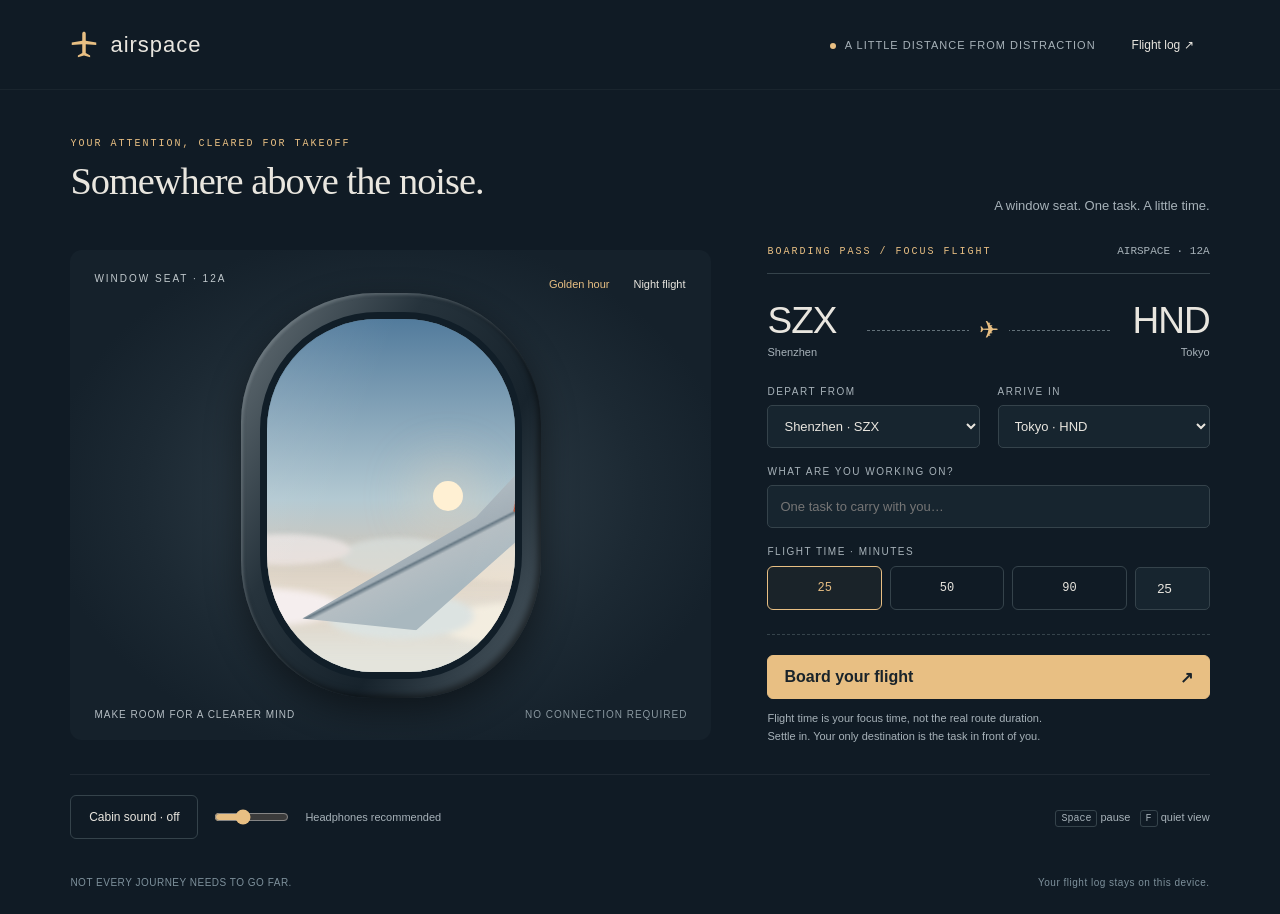
==== index.html @ 77d3cad7 "Build Airspace airplane focus timer Offline single-file focus flights, window views, cabin audio, pa" ====
<!DOCTYPE html>
<html lang="en"><head><meta charset="utf-8"><meta name="viewport" content="width=device-width,initial-scale=1"><meta name="theme-color" content="#101b25"><title>Airspace — a little distance from distraction</title><style>
:root{--ink:#e9e6df;--muted:#a7b2b9;--line:#35434b;--accent:#e8bf83;--ease:220ms cubic-bezier(.2,.8,.2,1)}*{box-sizing:border-box}body{margin:0;background:#101b25;color:var(--ink);font-family:'Avenir Next',Avenir,'Segoe UI',sans-serif;min-height:100vh}button,input,select{font:inherit}button{cursor:pointer}button,a,input,select{transition:background var(--ease),color var(--ease),border-color var(--ease),transform var(--ease)}button:active{transform:scale(.96)}button:focus-visible,a:focus-visible,input:focus-visible,select:focus-visible{outline:2px solid var(--accent);outline-offset:5px}button{color:inherit;background:none;border:1px solid var(--line);border-radius:6px;min-height:44px;padding:10px 16px}button:hover{background:#ffffff0d;border-color:#7d8b92}button:disabled{opacity:.4;cursor:not-allowed}.primary{background:var(--accent);border-color:var(--accent);color:#19232a;font-weight:600}.primary:hover{background:#f2d5ab;border-color:#f2d5ab}.eyebrow{font-family:Menlo,Consolas,monospace;font-size:10px;letter-spacing:2px;text-transform:uppercase;color:var(--muted)}header{height:90px;padding:0 5.5vw;display:flex;align-items:center;justify-content:space-between;border-bottom:1px solid #ffffff0b}.brand{display:flex;align-items:center;gap:12px;font-size:22px;letter-spacing:1px}.brand svg{width:28px;fill:var(--accent)}.header-right{display:flex;align-items:center;gap:20px}.status{font-size:11px;letter-spacing:1px;color:var(--muted)}.status:before{content:'';display:inline-block;width:6px;height:6px;border-radius:50%;background:var(--accent);margin-right:9px}#logButton{border:0;font-size:12px}main{max-width:1440px;margin:auto;padding:48px 5.5vw 24px}.intro{display:flex;align-items:end;justify-content:space-between;margin-bottom:32px}.intro h1{font-family:Georgia,serif;font-size:clamp(30px,3vw,44px);font-weight:400;letter-spacing:-1px;margin:10px 0}.intro p{color:var(--muted);font-size:13px;margin:0}.intro .eyebrow{color:var(--accent)}.layout{display:grid;grid-template-columns:minmax(0,1.45fr) minmax(330px,1fr);gap:56px;align-items:center}.window-scene{position:relative;height:490px;display:flex;justify-content:center;align-items:center;background:radial-gradient(ellipse at 50% 50%,#35444e 0,#1c2933 55%,#15212b 76%);border-radius:12px;overflow:hidden}.window-shell{position:relative;width:300px;height:405px;border-radius:45% 45% 43% 43% / 32% 32% 34% 34%;padding:19px;background:linear-gradient(120deg,#69747a,#26333c 35%,#17232c 65%,#53616a);box-shadow:0 12px 35px #0007,inset 2px 2px 3px #a4b1b755,inset -3px -3px 7px #0008}.window-inner{height:100%;border-radius:45% 45% 43% 43% / 32% 32% 34% 34%;overflow:hidden;position:relative;background:#91b2c5;box-shadow:inset 0 0 15px #000c;border:7px solid #111e28}.sky{position:absolute;inset:0;background:linear-gradient(#527b9c 0%,#b3c9d2 51%,#e1c6ae 78%,#d5d9d4);transition:background 1s}.sun{position:absolute;top:46%;left:67%;width:30px;height:30px;background:#fff0d3;border-radius:50%;box-shadow:0 0 50px 22px #f9d9b84a}.cloud-layer{position:absolute;width:180%;height:40%;left:-40%;bottom:-5%;filter:blur(3px);background:radial-gradient(ellipse at 20% 42%,#f5eeee 0 16%,transparent 17%),radial-gradient(ellipse at 52% 48%,#dce3e1 0 22%,transparent 23%),radial-gradient(ellipse at 86% 54%,#f3eddf 0 21%,transparent 22%),linear-gradient(transparent 30%,#e4e4dc 80%);animation:drift 65s linear infinite alternate}.cloud-layer.far{bottom:12%;opacity:.65;transform:scale(.8);animation-duration:95s}.wing{position:absolute;width:110%;height:140px;bottom:13%;left:10%;transform:rotate(-12deg);clip-path:polygon(0 75%,70% 30%,92% 0,100% 3%,87% 48%,40% 100%);background:linear-gradient(165deg,#c8d2d7,#a2aeb6 49%,#657783 50%,#b5bec3 52%,#a9b8bf 70%);filter:drop-shadow(0 2px 3px #0006)}.wing:after{content:'';position:absolute;top:7px;right:11%;height:40px;width:7px;background:#b55239;transform:rotate(22deg)}.window-shine{position:absolute;inset:0;pointer-events:none;border-radius:inherit;background:linear-gradient(110deg,#ffffff18,transparent 35%,transparent 75%,#ffffff10)}.scene-caption{position:absolute;bottom:20px;left:24px;right:24px;display:flex;justify-content:space-between;font-size:10px;letter-spacing:1px;color:#b3bcc2}.scene-caption span:last-child{color:#89979f}.cabin-label{position:absolute;top:23px;left:24px;color:#c0c8cc;font-size:10px;letter-spacing:2px}.scene-controls{position:absolute;right:16px;top:12px;display:flex;gap:4px}.scene-controls button{border:0;font-size:11px;padding:8px 10px}.scene-controls button[aria-pressed=true]{color:var(--accent)}.night .sky{background:linear-gradient(#111d38,#314b6d 70%,#64768a)}.night .sun{width:22px;height:22px;background:#e5ecdf;top:22%;left:62%;box-shadow:0 0 25px #e5ecdf35}.night .cloud-layer{filter:blur(3px) brightness(.55)}.night .wing{filter:brightness(.65)}@keyframes drift{from{translate:-10% 0}to{translate:12% 0}}body:not(.flying) .cloud-layer{animation-play-state:paused}.ticket{position:relative}.ticket-top{display:flex;justify-content:space-between;align-items:center;border-bottom:1px solid var(--line);padding-bottom:16px}.ticket-top .eyebrow{color:var(--accent)}.seat{font-family:Menlo,monospace;font-size:11px;color:var(--muted)}.route{display:flex;align-items:center;justify-content:space-between;margin:26px 0}.airport{min-width:90px}.airport strong{display:block;font-size:37px;font-weight:500;letter-spacing:-1px}.airport small{font-size:11px;color:var(--muted)}.airport:last-child{text-align:right}.route-art{flex:1;padding:0 14px;position:relative;text-align:center;color:var(--accent)}.route-art:before{content:'';position:absolute;left:10px;right:10px;top:50%;border-top:1px dashed #637179}.route-art span{background:#101b25;position:relative;padding:0 10px;display:inline-block;font-size:24px}.form-grid{display:grid;grid-template-columns:1fr 1fr;gap:18px}label{display:block;font-size:10px;letter-spacing:1.5px;color:var(--muted);text-transform:uppercase;margin-bottom:8px}select,input{width:100%;height:43px;border:1px solid var(--line);border-radius:5px;background:#17252f;color:var(--ink);padding:8px 12px;font-size:13px}select option{background:#17252f}.task-row{margin-top:18px}.duration-row{display:flex;gap:8px;align-items:center;margin:9px 0 0}.duration-row button{flex:1;font-family:Menlo,monospace;font-size:12px;padding:9px 5px}.duration-row button.selected{color:var(--accent);border-color:var(--accent);background:#e8bf830c}.custom{max-width:75px;text-align:center}.boarding-footer{margin-top:24px;border-top:1px dashed var(--line);padding-top:20px}.boarding-footer button{width:100%;display:flex;justify-content:space-between;align-items:center}.boarding-footer p{font-size:11px;color:var(--muted);line-height:1.6;margin-bottom:0}.timer-wrap{padding:16px 0}.phase{display:flex;align-items:center;gap:9px;color:var(--accent);font-size:11px;letter-spacing:2px;text-transform:uppercase}.phase:before{content:'';height:5px;width:5px;border-radius:50%;background:var(--accent)}.timer{font-family:'Avenir Next',sans-serif;font-size:clamp(70px,7.5vw,110px);font-weight:300;letter-spacing:-5px;line-height:1.2;font-variant-numeric:tabular-nums;margin:10px 0}.task-caption{font-size:14px;color:var(--muted);overflow-wrap:anywhere}.progress{height:3px;background:#35434b;margin:26px 0 12px;position:relative}.progress-fill{height:100%;background:var(--accent);width:0;transition:width .7s linear}.progress-plane{position:absolute;top:-12px;left:0;color:var(--accent);font-size:19px;transform:translateX(-50%);transition:left .7s linear}.progress-labels{display:flex;justify-content:space-between;color:var(--muted);font-family:Menlo,monospace;font-size:10px}.flight-actions{display:flex;gap:10px;margin-top:28px}.flight-actions .primary{flex:1}.flight-note{font-size:11px;color:var(--muted);margin-top:14px;line-height:1.7}.below{display:flex;justify-content:space-between;align-items:center;margin-top:29px;border-top:1px solid #ffffff10;padding-top:20px;gap:20px}.sound{display:flex;gap:14px;align-items:center}.sound button{font-size:12px;min-width:128px}.volume{width:75px;height:24px;accent-color:var(--accent);padding:0;border:0;background:none}.sound small{font-size:11px;color:var(--muted)}.hint{font-size:11px;color:var(--muted)}kbd{border:1px solid var(--line);border-radius:3px;padding:2px 5px;font-size:10px}.footer{display:flex;justify-content:space-between;margin-top:38px;color:#7e919c;font-size:10px;letter-spacing:.5px}.hidden{display:none!important}dialog{background:#17252f;color:var(--ink);border:1px solid var(--line);border-radius:10px;padding:28px;width:min(480px,calc(100% - 32px));max-height:80vh}dialog::backdrop{background:#0009}dialog h2{font-family:Georgia,serif;font-weight:400;margin-top:0}dialog p{color:var(--muted);font-size:13px;line-height:1.7}.dialog-head{display:flex;align-items:start;justify-content:space-between;gap:12px}.dialog-head button{padding:0 12px;margin-top:-7px}.log-entry{border-top:1px solid var(--line);padding:15px 0;font-size:13px}.log-entry small{display:block;color:var(--muted);margin-top:7px}.log-summary{color:var(--accent)!important}.toast{position:fixed;bottom:24px;left:50%;transform:translateX(-50%);padding:12px 20px;background:#e8bf83;color:#17252f;font-size:12px;border-radius:5px;z-index:10;width:max-content;max-width:90vw}.immersive header,.immersive .intro,.immersive .below,.immersive .footer{display:none}.immersive main{min-height:100vh;display:flex;align-items:center;justify-content:center}.immersive .layout{width:100%}.immersive #immersiveButton{position:fixed;right:20px;top:20px;z-index:5;background:#101b25}.sr-only{position:absolute;width:1px;height:1px;overflow:hidden;clip:rect(0,0,0,0)}@media(min-width:1500px){main{padding-top:65px}.window-scene{height:550px}.window-shell{width:330px;height:445px}}@media(max-width:900px){.layout{gap:28px;grid-template-columns:1fr 1fr}.window-scene{height:440px}.window-shell{width:255px;height:355px}.scene-caption{font-size:9px}.scene-caption span:last-child{display:none}.intro{align-items:start;gap:20px}.intro p{max-width:210px;line-height:1.7}.form-grid{gap:10px}.airport strong{font-size:32px}}@media(max-width:680px){header{height:70px;padding:0 22px}.brand{font-size:19px}.status{display:none}main{padding:27px 22px}.intro{margin-bottom:24px}.intro h1{font-size:32px}.intro>p{display:none}.layout{grid-template-columns:1fr;gap:28px}.window-scene{height:285px}.window-shell{width:190px;height:255px;padding:12px}.cabin-label{font-size:9px;left:15px}.scene-caption{left:15px;bottom:12px}.scene-controls{right:9px;top:6px;flex-direction:column}.window-inner{border-width:5px}.route{margin:20px 0}.timer{font-size:86px}.below{align-items:start}.sound{flex-wrap:wrap;gap:8px}.sound small{display:none}.hint{font-size:10px;max-width:100px;line-height:1.8}.footer{line-height:1.7;gap:20px;margin-top:25px}.immersive main{padding-top:75px;padding-bottom:25px}.immersive .window-scene{height:240px}.immersive .window-shell{height:220px;width:166px}.immersive .layout{gap:20px}}@media(prefers-reduced-motion:reduce){*,*:before,*:after{animation:none!important;transition:none!important}}
</style></head><body>
<header><div class="brand"><svg viewBox="0 0 32 32" aria-hidden="true"><path d="M30 13 18 11V3c0-3-4-3-4 0v8L2 13v3l12-1v10l-5 3v2l7-2 7 2v-2l-5-3V15l12 1z"/></svg>airspace</div><div class="header-right"><span class="status" id="headerStatus">A LITTLE DISTANCE FROM DISTRACTION</span><button id="logButton">Flight log ↗</button></div></header>
<main><section class="intro"><div><div class="eyebrow">Your attention, cleared for takeoff</div><h1 id="headline">Somewhere above the noise.</h1></div><p>A window seat. One task. A little time.</p></section><div class="layout"><section class="window-scene" id="scene" aria-label="Illustrated airplane window with clouds and an aircraft wing"><span class="cabin-label">WINDOW SEAT · 12A</span><div class="scene-controls"><button id="dayButton" aria-pressed="true">Golden hour</button><button id="nightButton" aria-pressed="false">Night flight</button></div><div class="window-shell"><div class="window-inner"><div class="sky"></div><div class="sun"></div><div class="cloud-layer far"></div><div class="cloud-layer"></div><div class="wing"></div><div class="window-shine"></div></div></div><div class="scene-caption"><span id="sceneCaption">MAKE ROOM FOR A CLEARER MIND</span><span>NO CONNECTION REQUIRED</span></div></section>
<section class="ticket" aria-label="Focus flight controls"><div class="ticket-top"><span class="eyebrow" id="ticketLabel">Boarding pass / focus flight</span><span class="seat">AIRSPACE · 12A</span></div><div class="route"><div class="airport"><strong id="originCode">SZX</strong><small id="originName">Shenzhen</small></div><div class="route-art"><span aria-hidden="true">✈</span></div><div class="airport"><strong id="destinationCode">HND</strong><small id="destinationName">Tokyo</small></div></div>
<form id="boarding"><div class="form-grid"><div><label for="origin">Depart from</label><select id="origin"></select></div><div><label for="destination">Arrive in</label><select id="destination"></select></div></div><div class="task-row"><label for="task">What are you working on?</label><input id="task" maxlength="100" placeholder="One task to carry with you…" autocomplete="off"></div><div class="task-row"><label for="minutes">Flight time · minutes</label><div class="duration-row"><button type="button" class="selected" data-minutes="25">25</button><button type="button" data-minutes="50">50</button><button type="button" data-minutes="90">90</button><input class="custom" id="minutes" type="number" min="1" max="240" value="25" required aria-label="Custom focus duration in minutes"></div></div><div class="boarding-footer"><button type="submit" class="primary"><span>Board your flight</span><span aria-hidden="true">↗</span></button><p>Flight time is your focus time, not the real route duration.<br>Settle in. Your only destination is the task in front of you.</p></div></form>
<div id="flight" class="hidden"><div class="timer-wrap"><div class="phase" id="phase">Taking off</div><div class="timer" id="timer" role="timer" aria-label="Time remaining">25:00</div><div class="task-caption" id="taskCaption">Uninterrupted focus</div><div class="progress"><div class="progress-fill" id="progressFill"></div><span class="progress-plane" id="progressPlane" aria-hidden="true">✈</span></div><div class="progress-labels"><span id="departLabel">SZX · DEPARTURE</span><span id="percent">0%</span><span id="arriveLabel">HND · ARRIVAL</span></div><div class="flight-actions"><button class="primary" id="pauseButton">Pause flight</button><button id="endButton">End flight</button><button id="immersiveButton" title="Hide interface (F)" aria-label="Toggle immersive view">⛶</button></div><p class="flight-note" id="flightNote">You’re offline by choice. Stay with one thing.</p></div></div>
</section></div><div class="below"><div class="sound"><button id="soundButton" aria-pressed="false">Cabin sound · off</button><label for="volume" class="sr-only">Cabin volume</label><input class="volume" id="volume" type="range" min="0" max="100" value="35"><small>Headphones recommended</small></div><span class="hint"><kbd>Space</kbd> pause &nbsp; <kbd>F</kbd> quiet view</span></div><footer class="footer"><span>NOT EVERY JOURNEY NEEDS TO GO FAR.</span><span>Your flight log stays on this device.</span></footer></main>
<dialog id="logDialog"><div class="dialog-head"><h2>Your flight log</h2><button id="closeLog" aria-label="Close flight log">×</button></div><p id="logSummary" class="log-summary"></p><div id="logEntries"></div></dialog><dialog id="endDialog"><h2>Return to the gate?</h2><p>Your flight will end early. Only completed flights are added to your log.</p><div class="flight-actions"><button id="keepFlying" class="primary">Keep flying</button><button id="confirmEnd">End flight</button></div></dialog><div class="sr-only" id="announcement" aria-live="polite"></div><div id="toast" class="toast hidden" role="status"></div>
<script>
(()=>{'use strict';
const $=id=>document.getElementById(id), airports=[{code:'SZX',name:'Shenzhen'},{code:'HND',name:'Tokyo'},{code:'SIN',name:'Singapore'},{code:'LHR',name:'London'},{code:'JFK',name:'New York'},{code:'CDG',name:'Paris'},{code:'SYD',name:'Sydney'},{code:'KEF',name:'Reykjavík'}];
const STORE='airspace-v1';let state={status:'idle',duration:1500000,remaining:1500000,deadline:null,origin:'SZX',destination:'HND',task:'',theme:'day',volume:35},log=[],audio=null,soundOn=false,saveError=false,wakeLock=null;
function load(){try{const data=JSON.parse(localStorage.getItem(STORE)||'null');if(data){log=Array.isArray(data.log)?data.log.filter(x=>x&&typeof x.minutes==='number'&&x.finished).slice(0,100):[];const s=data.state;if(s&&['idle','running','paused','done','ended'].includes(s.status)&&Number.isFinite(s.duration)&&s.duration>=60000&&s.duration<=14400000&&airports.some(a=>a.code===s.origin)&&airports.some(a=>a.code===s.destination)){state={...state,...s};state.remaining=Math.max(0,Math.min(state.duration,Number(state.remaining)||0));if(state.status==='running'&&!Number.isFinite(state.deadline)){state.status='paused';state.deadline=null}}}}catch(e){saveError=true}}
function save(){try{localStorage.setItem(STORE,JSON.stringify({state,log}))}catch(e){if(!saveError){saveError=true;toast('Storage unavailable. This session will not survive a refresh.')}}}
function toast(text){$('toast').textContent=text;$('toast').classList.remove('hidden');clearTimeout(toast.timeout);toast.timeout=setTimeout(()=>$('toast').classList.add('hidden'),4500)}
function airport(code){return airports.find(a=>a.code===code)}
function route(){const a=airport(state.origin),b=airport(state.destination);$('originCode').textContent=a.code;$('originName').textContent=a.name;$('destinationCode').textContent=b.code;$('destinationName').textContent=b.name;$('departLabel').textContent=a.code+' · DEPARTURE';$('arriveLabel').textContent=b.code+' · ARRIVAL'}
function format(ms){const secs=Math.ceil(ms/1000);return String(Math.floor(secs/60)).padStart(2,'0')+':'+String(secs%60).padStart(2,'0')}
function phase(p){return p<.08?'Taking off':p<.87?'At cruising altitude':'Preparing to land'}
function render(){const active=state.status!=='idle',running=state.status==='running',terminal=['done','ended'].includes(state.status),p=Math.max(0,Math.min(1,1-state.remaining/state.duration));$('boarding').classList.toggle('hidden',active);$('flight').classList.toggle('hidden',!active);document.body.classList.toggle('flying',running);$('scene').classList.toggle('night',state.theme==='night');$('dayButton').setAttribute('aria-pressed',String(state.theme==='day'));$('nightButton').setAttribute('aria-pressed',String(state.theme==='night'));route();$('timer').textContent=state.status==='ended'?'—:—':format(state.remaining);$('phase').textContent=state.status==='paused'?'Flight paused':state.status==='done'?'Welcome to your destination':state.status==='ended'?'Returned to the gate':phase(p);$('taskCaption').textContent=state.task||'Uninterrupted focus';$('progressFill').style.width=p*100+'%';$('progressPlane').style.left=p*100+'%';$('percent').textContent=Math.floor(p*100)+'%';$('pauseButton').textContent=terminal?'Book another flight':state.status==='paused'?'Resume flight':'Pause flight';$('endButton').classList.toggle('hidden',terminal);$('ticketLabel').textContent=active?'Focus flight / '+state.status:'Boarding pass / focus flight';$('headline').textContent=state.status==='done'?'A little further than before.':state.status==='ended'?'Another departure awaits.':'Somewhere above the noise.';$('headerStatus').textContent=running?'FOCUS FLIGHT IN PROGRESS':state.status==='paused'?'YOUR WINDOW SEAT IS WAITING':'A LITTLE DISTANCE FROM DISTRACTION';$('sceneCaption').textContent=running?'NOTHING TO DO BUT THE THING YOU CAME FOR':'MAKE ROOM FOR A CLEARER MIND';$('flightNote').textContent=state.status==='done'?'Flight complete. Stretch, drink some water, enjoy the view.':state.status==='ended'?'No pressure. Return when you’re ready for another journey.':state.status==='paused'?'Take a breath. Your remaining focus time is saved.':'You’re offline by choice. Stay with one thing.';document.title=active&&!terminal?format(state.remaining)+' · Airspace':'Airspace — a little distance from distraction'}
async function wake(){try{if('wakeLock' in navigator&&state.status==='running'){wakeLock=await navigator.wakeLock.request('screen')}}catch(e){}}
function release(){if(wakeLock){wakeLock.release().catch(()=>{});wakeLock=null}}
function finish(){if(state.status!=='running')return;state.remaining=0;state.status='done';state.deadline=null;log.unshift({id:Date.now(),origin:state.origin,destination:state.destination,task:state.task,minutes:state.duration/60000,finished:new Date().toISOString()});log=log.slice(0,100);save();release();chime();$('announcement').textContent='Flight complete. You have arrived in '+airport(state.destination).name+'.';render()}
function tick(){if(state.status==='running'){state.remaining=Math.max(0,state.deadline-Date.now());if(state.remaining===0){finish();return}}render()}
function start(){const mins=Number($('minutes').value);if(!Number.isInteger(mins)||mins<1||mins>240){$('minutes').reportValidity();return}if($('origin').value===$('destination').value){toast('Choose a different city for your destination.');$('destination').focus();return}state={...state,status:'running',origin:$('origin').value,destination:$('destination').value,task:$('task').value.trim(),duration:mins*60000,remaining:mins*60000,deadline:Date.now()+mins*60000};save();wake();render();$('pauseButton').focus();$('announcement').textContent='Your '+mins+' minute focus flight has departed.'}
function pause(){if(state.status==='running'){tick();if(state.status!=='running')return;state.status='paused';state.deadline=null;release()}else if(state.status==='paused'){state.status='running';state.deadline=Date.now()+state.remaining;wake()}else if(['done','ended'].includes(state.status)){state.status='idle';state.remaining=state.duration;document.body.classList.remove('immersive')}save();render()}
function end(){state.status='ended';state.deadline=null;save();release();$('endDialog').close();document.body.classList.remove('immersive');render()}
function initAudio(){if(audio)return audio;const context=new(window.AudioContext||window.webkitAudioContext)(),buffer=context.createBuffer(1,context.sampleRate*4,context.sampleRate),data=buffer.getChannelData(0);let last=0;for(let i=0;i<data.length;i++){const white=Math.random()*2-1;last=(last+.02*white)/1.02;data[i]=last*3.5}const source=context.createBufferSource();source.buffer=buffer;source.loop=true;const filter=context.createBiquadFilter();filter.type='lowpass';filter.frequency.value=650;const gain=context.createGain();gain.gain.value=0;source.connect(filter);filter.connect(gain);gain.connect(context.destination);source.start();audio={context,gain};return audio}
async function toggleSound(){try{const a=initAudio();await a.context.resume();soundOn=!soundOn;a.gain.gain.setTargetAtTime(soundOn?state.volume/100*.6:0,a.context.currentTime,.3);$('soundButton').textContent='Cabin sound · '+(soundOn?'on':'off');$('soundButton').setAttribute('aria-pressed',String(soundOn))}catch(e){toast('Cabin audio is unavailable in this browser.')}}
function chime(){if(!audio||audio.context.state!=='running')return;const c=audio.context;[660,880].forEach((frequency,i)=>{const o=c.createOscillator(),g=c.createGain(),t=c.currentTime+i*.35;o.frequency.value=frequency;o.connect(g);g.connect(c.destination);g.gain.setValueAtTime(0,t);g.gain.linearRampToValueAtTime(.09,t+.03);g.gain.exponentialRampToValueAtTime(.001,t+.8);o.start(t);o.stop(t+.9)})}
function showLog(){const total=log.reduce((sum,f)=>sum+f.minutes,0);$('logSummary').textContent=log.length+' completed flights · '+total+' focus minutes';$('logEntries').replaceChildren();if(!log.length){const p=document.createElement('p');p.textContent='Your first journey starts with one focused session. Completed flights will appear here.';$('logEntries').append(p)}log.forEach(f=>{const entry=document.createElement('div');entry.className='log-entry';const title=document.createElement('div');title.textContent=f.origin+' → '+f.destination+' · '+f.minutes+' min';const task=document.createElement('small');task.textContent=f.task||'Uninterrupted focus';const date=document.createElement('small');date.textContent=new Date(f.finished).toLocaleString();entry.append(title,task,date);$('logEntries').append(entry)});$('logDialog').showModal()}
function immersive(){if(state.status==='idle')return;document.body.classList.toggle('immersive');$('immersiveButton').title=document.body.classList.contains('immersive')?'Exit quiet view (F)':'Hide interface (F)'}
load();airports.forEach(a=>{for(const id of ['origin','destination']){const option=document.createElement('option');option.value=a.code;option.textContent=a.name+' · '+a.code;$(id).append(option)}});$('origin').value=state.origin;$('destination').value=state.destination;$('task').value=state.task;$('minutes').value=state.duration/60000;$('volume').value=state.volume;
function durations(){document.querySelectorAll('[data-minutes]').forEach(b=>b.classList.toggle('selected',Number(b.dataset.minutes)===Number($('minutes').value)))}durations();document.querySelectorAll('[data-minutes]').forEach(b=>b.addEventListener('click',()=>{$('minutes').value=b.dataset.minutes;durations()}));$('minutes').addEventListener('input',durations);for(const id of ['origin','destination'])$(id).addEventListener('change',()=>{state[id]=$(id).value;route();save()});$('boarding').addEventListener('submit',e=>{e.preventDefault();start()});$('pauseButton').addEventListener('click',pause);$('endButton').addEventListener('click',()=>$('endDialog').showModal());$('confirmEnd').addEventListener('click',end);$('keepFlying').addEventListener('click',()=>$('endDialog').close());$('immersiveButton').addEventListener('click',immersive);$('logButton').addEventListener('click',showLog);$('closeLog').addEventListener('click',()=>$('logDialog').close());$('soundButton').addEventListener('click',toggleSound);$('volume').addEventListener('input',()=>{state.volume=Number($('volume').value);if(audio&&soundOn)audio.gain.gain.setTargetAtTime(state.volume/100*.6,audio.context.currentTime,.1);save()});['day','night'].forEach(theme=>$(theme+'Button').addEventListener('click',()=>{state.theme=theme;save();render()}));window.addEventListener('keydown',e=>{if(/INPUT|TEXTAREA|SELECT/.test(e.target.tagName)||e.target.isContentEditable||document.querySelector('dialog[open]')||e.ctrlKey||e.metaKey||e.altKey)return;if(e.code==='Space'&&state.status!=='idle'&&e.target.tagName!=='BUTTON'){e.preventDefault();pause()}if(e.key.toLowerCase()==='f'){e.preventDefault();immersive()}if(e.key==='Escape')document.body.classList.remove('immersive')});document.addEventListener('visibilitychange',()=>{tick();if(!document.hidden)wake()});window.addEventListener('pagehide',()=>{tick();save()});window.TOOL={get state(){return {...state}},get log(){return [...log]},get soundOn(){return soundOn},render,tick,format,phase};tick();setInterval(tick,250);if(state.status==='running')wake();if(saveError)toast('Storage unavailable. Your flight log may not be saved.');
})();
</script></body></html>
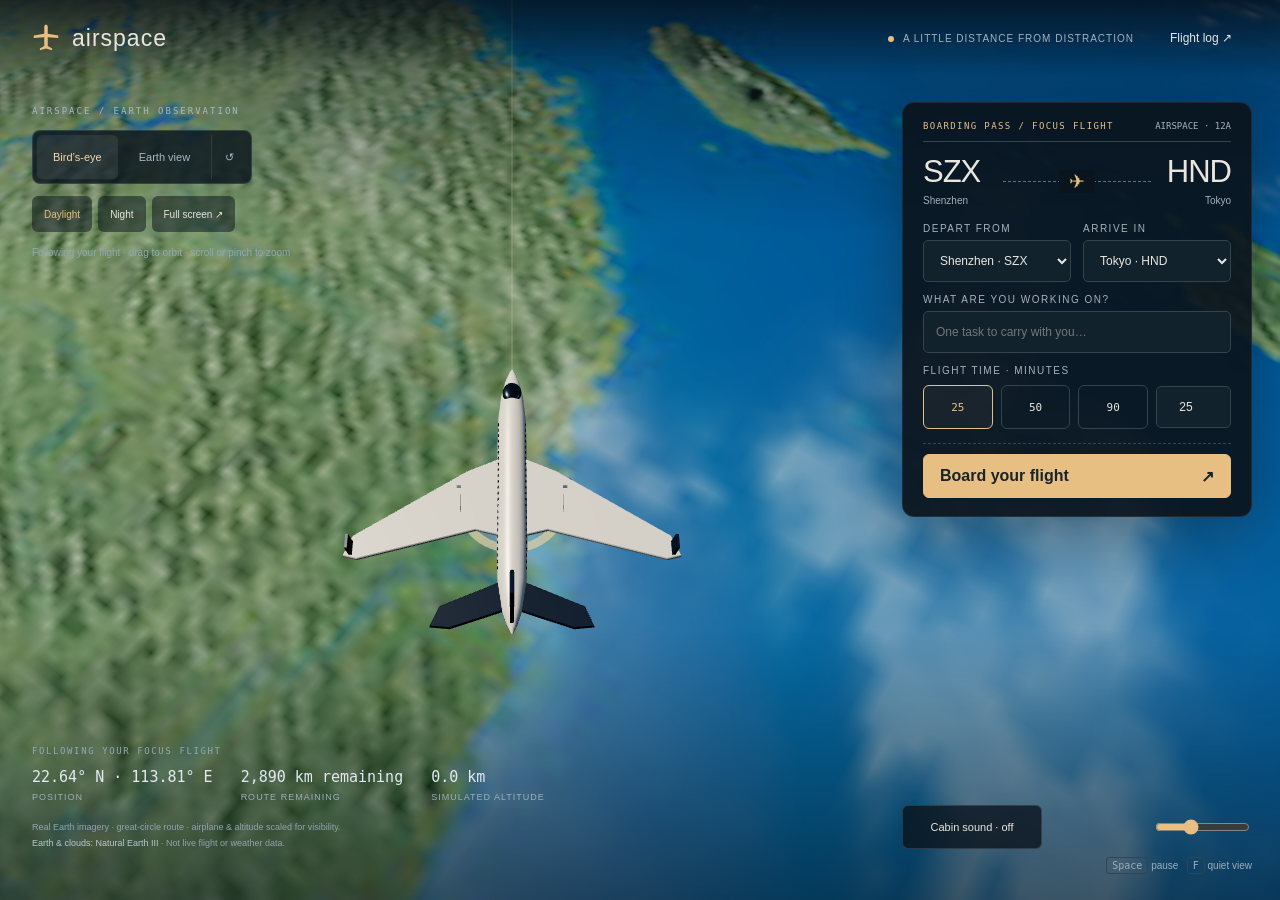
==== commit ff9395ad: "Add immersive 3D Earth and bird-eye airplane focus flights Bundle Three.js, a 4K Natural Earth textu" ====
--- a/index.html
+++ b/index.html
@@ -1,7 +1,21 @@
 <!DOCTYPE html>
 <html lang="en"><head><meta charset="utf-8"><meta name="viewport" content="width=device-width,initial-scale=1"><meta name="theme-color" content="#101b25"><title>Airspace — a little distance from distraction</title><style>
 :root{--ink:#e9e6df;--muted:#a7b2b9;--line:#35434b;--accent:#e8bf83;--ease:220ms cubic-bezier(.2,.8,.2,1)}*{box-sizing:border-box}body{margin:0;background:#101b25;color:var(--ink);font-family:'Avenir Next',Avenir,'Segoe UI',sans-serif;min-height:100vh}button,input,select{font:inherit}button{cursor:pointer}button,a,input,select{transition:background var(--ease),color var(--ease),border-color var(--ease),transform var(--ease)}button:active{transform:scale(.96)}button:focus-visible,a:focus-visible,input:focus-visible,select:focus-visible{outline:2px solid var(--accent);outline-offset:5px}button{color:inherit;background:none;border:1px solid var(--line);border-radius:6px;min-height:44px;padding:10px 16px}button:hover{background:#ffffff0d;border-color:#7d8b92}button:disabled{opacity:.4;cursor:not-allowed}.primary{background:var(--accent);border-color:var(--accent);color:#19232a;font-weight:600}.primary:hover{background:#f2d5ab;border-color:#f2d5ab}.eyebrow{font-family:Menlo,Consolas,monospace;font-size:10px;letter-spacing:2px;text-transform:uppercase;color:var(--muted)}header{height:90px;padding:0 5.5vw;display:flex;align-items:center;justify-content:space-between;border-bottom:1px solid #ffffff0b}.brand{display:flex;align-items:center;gap:12px;font-size:22px;letter-spacing:1px}.brand svg{width:28px;fill:var(--accent)}.header-right{display:flex;align-items:center;gap:20px}.status{font-size:11px;letter-spacing:1px;color:var(--muted)}.status:before{content:'';display:inline-block;width:6px;height:6px;border-radius:50%;background:var(--accent);margin-right:9px}#logButton{border:0;font-size:12px}main{max-width:1440px;margin:auto;padding:48px 5.5vw 24px}.intro{display:flex;align-items:end;justify-content:space-between;margin-bottom:32px}.intro h1{font-family:Georgia,serif;font-size:clamp(30px,3vw,44px);font-weight:400;letter-spacing:-1px;margin:10px 0}.intro p{color:var(--muted);font-size:13px;margin:0}.intro .eyebrow{color:var(--accent)}.layout{display:grid;grid-template-columns:minmax(0,1.45fr) minmax(330px,1fr);gap:56px;align-items:center}.window-scene{position:relative;height:490px;display:flex;justify-content:center;align-items:center;background:radial-gradient(ellipse at 50% 50%,#35444e 0,#1c2933 55%,#15212b 76%);border-radius:12px;overflow:hidden}.window-shell{position:relative;width:300px;height:405px;border-radius:45% 45% 43% 43% / 32% 32% 34% 34%;padding:19px;background:linear-gradient(120deg,#69747a,#26333c 35%,#17232c 65%,#53616a);box-shadow:0 12px 35px #0007,inset 2px 2px 3px #a4b1b755,inset -3px -3px 7px #0008}.window-inner{height:100%;border-radius:45% 45% 43% 43% / 32% 32% 34% 34%;overflow:hidden;position:relative;background:#91b2c5;box-shadow:inset 0 0 15px #000c;border:7px solid #111e28}.sky{position:absolute;inset:0;background:linear-gradient(#527b9c 0%,#b3c9d2 51%,#e1c6ae 78%,#d5d9d4);transition:background 1s}.sun{position:absolute;top:46%;left:67%;width:30px;height:30px;background:#fff0d3;border-radius:50%;box-shadow:0 0 50px 22px #f9d9b84a}.cloud-layer{position:absolute;width:180%;height:40%;left:-40%;bottom:-5%;filter:blur(3px);background:radial-gradient(ellipse at 20% 42%,#f5eeee 0 16%,transparent 17%),radial-gradient(ellipse at 52% 48%,#dce3e1 0 22%,transparent 23%),radial-gradient(ellipse at 86% 54%,#f3eddf 0 21%,transparent 22%),linear-gradient(transparent 30%,#e4e4dc 80%);animation:drift 65s linear infinite alternate}.cloud-layer.far{bottom:12%;opacity:.65;transform:scale(.8);animation-duration:95s}.wing{position:absolute;width:110%;height:140px;bottom:13%;left:10%;transform:rotate(-12deg);clip-path:polygon(0 75%,70% 30%,92% 0,100% 3%,87% 48%,40% 100%);background:linear-gradient(165deg,#c8d2d7,#a2aeb6 49%,#657783 50%,#b5bec3 52%,#a9b8bf 70%);filter:drop-shadow(0 2px 3px #0006)}.wing:after{content:'';position:absolute;top:7px;right:11%;height:40px;width:7px;background:#b55239;transform:rotate(22deg)}.window-shine{position:absolute;inset:0;pointer-events:none;border-radius:inherit;background:linear-gradient(110deg,#ffffff18,transparent 35%,transparent 75%,#ffffff10)}.scene-caption{position:absolute;bottom:20px;left:24px;right:24px;display:flex;justify-content:space-between;font-size:10px;letter-spacing:1px;color:#b3bcc2}.scene-caption span:last-child{color:#89979f}.cabin-label{position:absolute;top:23px;left:24px;color:#c0c8cc;font-size:10px;letter-spacing:2px}.scene-controls{position:absolute;right:16px;top:12px;display:flex;gap:4px}.scene-controls button{border:0;font-size:11px;padding:8px 10px}.scene-controls button[aria-pressed=true]{color:var(--accent)}.night .sky{background:linear-gradient(#111d38,#314b6d 70%,#64768a)}.night .sun{width:22px;height:22px;background:#e5ecdf;top:22%;left:62%;box-shadow:0 0 25px #e5ecdf35}.night .cloud-layer{filter:blur(3px) brightness(.55)}.night .wing{filter:brightness(.65)}@keyframes drift{from{translate:-10% 0}to{translate:12% 0}}body:not(.flying) .cloud-layer{animation-play-state:paused}.ticket{position:relative}.ticket-top{display:flex;justify-content:space-between;align-items:center;border-bottom:1px solid var(--line);padding-bottom:16px}.ticket-top .eyebrow{color:var(--accent)}.seat{font-family:Menlo,monospace;font-size:11px;color:var(--muted)}.route{display:flex;align-items:center;justify-content:space-between;margin:26px 0}.airport{min-width:90px}.airport strong{display:block;font-size:37px;font-weight:500;letter-spacing:-1px}.airport small{font-size:11px;color:var(--muted)}.airport:last-child{text-align:right}.route-art{flex:1;padding:0 14px;position:relative;text-align:center;color:var(--accent)}.route-art:before{content:'';position:absolute;left:10px;right:10px;top:50%;border-top:1px dashed #637179}.route-art span{background:#101b25;position:relative;padding:0 10px;display:inline-block;font-size:24px}.form-grid{display:grid;grid-template-columns:1fr 1fr;gap:18px}label{display:block;font-size:10px;letter-spacing:1.5px;color:var(--muted);text-transform:uppercase;margin-bottom:8px}select,input{width:100%;height:43px;border:1px solid var(--line);border-radius:5px;background:#17252f;color:var(--ink);padding:8px 12px;font-size:13px}select option{background:#17252f}.task-row{margin-top:18px}.duration-row{display:flex;gap:8px;align-items:center;margin:9px 0 0}.duration-row button{flex:1;font-family:Menlo,monospace;font-size:12px;padding:9px 5px}.duration-row button.selected{color:var(--accent);border-color:var(--accent);background:#e8bf830c}.custom{max-width:75px;text-align:center}.boarding-footer{margin-top:24px;border-top:1px dashed var(--line);padding-top:20px}.boarding-footer button{width:100%;display:flex;justify-content:space-between;align-items:center}.boarding-footer p{font-size:11px;color:var(--muted);line-height:1.6;margin-bottom:0}.timer-wrap{padding:16px 0}.phase{display:flex;align-items:center;gap:9px;color:var(--accent);font-size:11px;letter-spacing:2px;text-transform:uppercase}.phase:before{content:'';height:5px;width:5px;border-radius:50%;background:var(--accent)}.timer{font-family:'Avenir Next',sans-serif;font-size:clamp(70px,7.5vw,110px);font-weight:300;letter-spacing:-5px;line-height:1.2;font-variant-numeric:tabular-nums;margin:10px 0}.task-caption{font-size:14px;color:var(--muted);overflow-wrap:anywhere}.progress{height:3px;background:#35434b;margin:26px 0 12px;position:relative}.progress-fill{height:100%;background:var(--accent);width:0;transition:width .7s linear}.progress-plane{position:absolute;top:-12px;left:0;color:var(--accent);font-size:19px;transform:translateX(-50%);transition:left .7s linear}.progress-labels{display:flex;justify-content:space-between;color:var(--muted);font-family:Menlo,monospace;font-size:10px}.flight-actions{display:flex;gap:10px;margin-top:28px}.flight-actions .primary{flex:1}.flight-note{font-size:11px;color:var(--muted);margin-top:14px;line-height:1.7}.below{display:flex;justify-content:space-between;align-items:center;margin-top:29px;border-top:1px solid #ffffff10;padding-top:20px;gap:20px}.sound{display:flex;gap:14px;align-items:center}.sound button{font-size:12px;min-width:128px}.volume{width:75px;height:24px;accent-color:var(--accent);padding:0;border:0;background:none}.sound small{font-size:11px;color:var(--muted)}.hint{font-size:11px;color:var(--muted)}kbd{border:1px solid var(--line);border-radius:3px;padding:2px 5px;font-size:10px}.footer{display:flex;justify-content:space-between;margin-top:38px;color:#7e919c;font-size:10px;letter-spacing:.5px}.hidden{display:none!important}dialog{background:#17252f;color:var(--ink);border:1px solid var(--line);border-radius:10px;padding:28px;width:min(480px,calc(100% - 32px));max-height:80vh}dialog::backdrop{background:#0009}dialog h2{font-family:Georgia,serif;font-weight:400;margin-top:0}dialog p{color:var(--muted);font-size:13px;line-height:1.7}.dialog-head{display:flex;align-items:start;justify-content:space-between;gap:12px}.dialog-head button{padding:0 12px;margin-top:-7px}.log-entry{border-top:1px solid var(--line);padding:15px 0;font-size:13px}.log-entry small{display:block;color:var(--muted);margin-top:7px}.log-summary{color:var(--accent)!important}.toast{position:fixed;bottom:24px;left:50%;transform:translateX(-50%);padding:12px 20px;background:#e8bf83;color:#17252f;font-size:12px;border-radius:5px;z-index:10;width:max-content;max-width:90vw}.immersive header,.immersive .intro,.immersive .below,.immersive .footer{display:none}.immersive main{min-height:100vh;display:flex;align-items:center;justify-content:center}.immersive .layout{width:100%}.immersive #immersiveButton{position:fixed;right:20px;top:20px;z-index:5;background:#101b25}.sr-only{position:absolute;width:1px;height:1px;overflow:hidden;clip:rect(0,0,0,0)}@media(min-width:1500px){main{padding-top:65px}.window-scene{height:550px}.window-shell{width:330px;height:445px}}@media(max-width:900px){.layout{gap:28px;grid-template-columns:1fr 1fr}.window-scene{height:440px}.window-shell{width:255px;height:355px}.scene-caption{font-size:9px}.scene-caption span:last-child{display:none}.intro{align-items:start;gap:20px}.intro p{max-width:210px;line-height:1.7}.form-grid{gap:10px}.airport strong{font-size:32px}}@media(max-width:680px){header{height:70px;padding:0 22px}.brand{font-size:19px}.status{display:none}main{padding:27px 22px}.intro{margin-bottom:24px}.intro h1{font-size:32px}.intro>p{display:none}.layout{grid-template-columns:1fr;gap:28px}.window-scene{height:285px}.window-shell{width:190px;height:255px;padding:12px}.cabin-label{font-size:9px;left:15px}.scene-caption{left:15px;bottom:12px}.scene-controls{right:9px;top:6px;flex-direction:column}.window-inner{border-width:5px}.route{margin:20px 0}.timer{font-size:86px}.below{align-items:start}.sound{flex-wrap:wrap;gap:8px}.sound small{display:none}.hint{font-size:10px;max-width:100px;line-height:1.8}.footer{line-height:1.7;gap:20px;margin-top:25px}.immersive main{padding-top:75px;padding-bottom:25px}.immersive .window-scene{height:240px}.immersive .window-shell{height:220px;width:166px}.immersive .layout{gap:20px}}@media(prefers-reduced-motion:reduce){*,*:before,*:after{animation:none!important;transition:none!important}}
+
+/* Immersive Earth flight deck. The world, not the dashboard, owns the screen. */
+body{background:#050b13;min-height:100svh;overflow:hidden}#worldStage{position:fixed;inset:0;z-index:0;background:#050b13}#worldCanvas{display:block;width:100%;height:100%;touch-action:none;outline:none}#worldStage:after{content:'';position:absolute;inset:0;pointer-events:none;background:linear-gradient(180deg,#050b1366,transparent 26%,transparent 70%,#050b1380)}header{position:fixed;left:0;right:0;top:0;height:76px;z-index:4;background:linear-gradient(#050b13b0,transparent);border:0;padding:0 32px;pointer-events:none}header .header-right,header .brand{pointer-events:auto}header .brand{font-size:23px}.status{font-size:10px}.intro,.footer{display:none}main{position:relative;z-index:2;padding:0;max-width:none;pointer-events:none;margin:0}.layout{display:contents}.window-scene{display:none}.ticket{position:fixed;right:28px;top:102px;width:350px;padding:22px 24px;border:1px solid #ffffff16;border-radius:12px;background:#0a141dec;box-shadow:0 16px 65px #0005;max-height:calc(100svh - 204px);overflow:auto;scrollbar-width:thin;pointer-events:auto}.ticket-top{padding-bottom:13px}.ticket-top .eyebrow{font-size:9px;letter-spacing:1.4px}.seat{font-size:9px}.route{margin:18px 0 22px}.airport strong{font-size:31px}.airport small{font-size:10px}.airport{min-width:70px}.route-art{padding:0 6px}.route-art span{background:#0a141d;font-size:19px}.form-grid{gap:12px}.task-row{margin-top:16px}input,select{background:#12222d;height:42px;font-size:12px}.boarding-footer{margin-top:21px;padding-top:17px}.boarding-footer p{font-size:10px}.duration-row button{font-size:11px}.timer-wrap{padding:0}.timer{font-size:74px;letter-spacing:-3px;margin:12px 0}.phase{font-size:9px;letter-spacing:1.4px}.task-caption{font-size:12px}.flight-note{font-size:10px}.progress{margin-top:24px}.flight-actions{gap:8px;margin-top:22px}.flight-actions button{font-size:11px;padding:10px 12px}.progress-labels{font-size:9px}.below{position:fixed;bottom:29px;right:28px;width:350px;display:block;padding:0;border:0;pointer-events:auto}.sound{gap:12px;justify-content:space-between}.sound small{display:none}.sound button{font-size:11px;background:#0a141dcc;border-color:#ffffff22;min-width:140px}.sound .volume{width:95px}.hint{display:block;margin-top:11px;font-size:10px;color:#9aaebc;text-align:right}#worldHud{position:fixed;z-index:3;left:32px;top:106px;pointer-events:none}.world-title{color:#a4bbcb;font-family:Menlo,Consolas,monospace;font-size:9px;letter-spacing:2px;margin:0 0 14px}.view-switch{display:flex;gap:5px;pointer-events:auto;border:1px solid #ffffff20;background:#07111bc9;border-radius:8px;padding:4px;max-width:max-content}.view-switch button{border:0;color:#a9b8c3;padding:10px 16px;border-radius:5px;font-size:11px}.view-switch button[aria-pressed=true]{background:#d6e3ec16;color:#f3d7aa}.view-switch #recenterView{border-left:1px solid #ffffff19;border-radius:0 5px 5px 0;padding:10px 13px}.world-settings{display:flex;gap:6px;margin-top:12px;pointer-events:auto}.world-settings button{border:0;background:#07111b80;min-height:36px;font-size:10px;padding:8px 12px}.world-settings button[aria-pressed=true]{color:var(--accent)}#worldHint{font-size:10px;color:#91a7b7;margin-top:12px;line-height:1.7}#telemetry{position:fixed;bottom:40px;left:32px;z-index:3;pointer-events:none;max-width:calc(100vw - 430px)}.telemetry-label{font-family:Menlo,monospace;font-size:9px;letter-spacing:1.6px;color:#91a8b9;margin:0 0 12px}.telemetry-values{display:flex;gap:28px}.telemetry-item{display:flex;flex-direction:column;gap:6px}.telemetry-item strong{font-family:Menlo,monospace;font-size:15px;color:#e0eaf0;font-weight:400}.telemetry-item small{font-size:9px;text-transform:uppercase;letter-spacing:1px;color:#9aafbd}.world-disclaimer{font-size:9px;color:#91a3b0;line-height:1.8;margin-top:17px;max-width:460px}.world-disclaimer a{color:#b7c7d1;text-decoration:none}.immersive header{display:flex}.immersive main{display:block;min-height:0;padding:0}.immersive .layout{display:contents}.immersive .ticket{top:auto;bottom:28px;right:28px;width:280px;padding:18px 20px;max-height:none}.immersive .ticket-top,.immersive .route,.immersive .progress,.immersive .progress-labels,.immersive .flight-note{display:none}.immersive .timer{font-size:50px;margin:7px 0;letter-spacing:-2px}.immersive .task-caption{font-size:10px}.immersive .flight-actions{margin-top:13px}.immersive #immersiveButton{position:static;background:none}.immersive .below{display:none}.immersive #worldHud,.immersive #telemetry{opacity:.55;transition:opacity .3s}.immersive #worldHud:hover{opacity:1}#worldError{position:absolute;left:32px;bottom:140px;color:#cad9e4;font-size:12px;max-width:390px;line-height:1.8;background:#0a141ded;padding:20px;border-radius:8px;z-index:5}.webgl-fallback .window-scene{display:flex;position:fixed;left:4vw;top:170px;width:calc(100vw - 460px);height:calc(100vh - 320px);pointer-events:auto}.webgl-fallback #worldHud,.webgl-fallback #telemetry{display:none}dialog{z-index:10}body:not(.flying) .cloud-layer{animation-play-state:paused}
+@media(max-width:900px) and (min-width:681px){.ticket{right:18px;width:318px;padding:20px}.below{right:18px;width:318px}#worldHud{left:22px}#telemetry{left:22px;max-width:calc(100vw - 370px)}.telemetry-values{gap:18px}.telemetry-item strong{font-size:12px}.world-disclaimer{max-width:270px}header{padding:0 22px}}
+@media(max-width:680px){header{height:67px;padding:0 18px}.brand{font-size:20px!important}.header-right{gap:8px}#logButton{font-size:11px}.ticket{top:auto;bottom:84px;right:12px;left:12px;width:auto;padding:18px 20px;max-height:49svh;border-radius:10px;background:#08121bf0}.route{margin:12px 0 15px}.airport strong{font-size:28px}.airport small{font-size:10px}.ticket-top{padding-bottom:10px}.task-row{margin-top:12px}.boarding-footer{margin-top:14px;padding-top:14px}.boarding-footer p{display:none}.form-grid{gap:10px}label{font-size:9px;margin-bottom:6px}.task-caption{font-size:11px}.timer{font-size:59px;margin:8px 0}.timer-wrap{padding:0}.progress{margin:20px 0 12px}.flight-actions{margin-top:18px}.flight-note{display:none}.below{right:18px;left:18px;bottom:13px;width:auto}.sound{justify-content:flex-end}.sound button{min-width:142px}.hint{margin-top:5px;font-size:9px}#worldHud{left:16px;top:77px}.world-title{display:none}.view-switch button{font-size:10px;padding:9px 12px}.world-settings{margin-top:6px}.world-settings button{min-height:44px;font-size:9px;padding:6px 10px}#worldHint{display:none}#telemetry{top:196px;bottom:auto;left:20px;max-width:calc(100vw - 40px)}.telemetry-label{display:none}.telemetry-values{gap:18px}.telemetry-item strong{font-size:11px}.telemetry-item small{font-size:8px}.world-disclaimer{margin-top:9px;font-size:8px;max-width:330px}.immersive .ticket{right:12px;bottom:12px;left:auto;width:240px;padding:14px 17px}.immersive .timer{font-size:43px}.immersive #telemetry{opacity:.5}.webgl-fallback .window-scene{left:12px;top:90px;width:calc(100vw - 24px);height:calc(48vh - 80px)}#worldError{left:16px;bottom:auto;top:70px;max-width:calc(100vw - 32px);font-size:10px;padding:10px}}
+/* Keep the primary boarding action visible on laptop-height screens. */
+.boarding-footer p{display:none}
+.ticket{padding:18px 20px}.ticket-top{padding-bottom:10px}.route{margin:12px 0 15px}.task-row{margin-top:12px}.ticket label{margin-bottom:6px}.boarding-footer{margin-top:14px;padding-top:10px}
+@media(max-width:680px){.hint{max-width:none;line-height:1.3}#telemetry{top:285px}.world-disclaimer{display:none}.telemetry-item strong{font-size:10px}.telemetry-item small{font-size:8px}.telemetry-values{gap:15px}}
+@media(prefers-reduced-motion:reduce){*{transition:none!important}}
+
 </style></head><body>
+<div id="worldStage"><canvas id="worldCanvas" tabindex="0" aria-label="Interactive 3D Earth and airplane. Drag to orbit and scroll to zoom."></canvas><div id="worldError" class="hidden" role="status"></div></div>
+<aside id="worldHud" aria-label="Camera controls"><p class="world-title">AIRSPACE / EARTH OBSERVATION</p><div class="view-switch"><button id="followView" aria-pressed="true">Bird’s-eye</button><button id="globeView" aria-pressed="false">Earth view</button><button id="recenterView" title="Recenter camera" aria-label="Recenter camera">↺</button></div><div class="world-settings"><button id="worldDay" aria-pressed="true">Daylight</button><button id="worldNight" aria-pressed="false">Night</button><button id="fullscreenView" aria-label="Toggle browser fullscreen">Full screen ↗</button></div><p id="worldHint">Drag to orbit · scroll or pinch to zoom</p></aside>
+<aside id="telemetry" aria-label="Simulated flight position"><p class="telemetry-label">FOLLOWING YOUR FOCUS FLIGHT</p><div class="telemetry-values"><div class="telemetry-item"><strong id="worldPosition">—</strong><small>Position</small></div><div class="telemetry-item"><strong id="worldDistance">—</strong><small>Route remaining</small></div><div class="telemetry-item"><strong id="worldAltitude">—</strong><small>Simulated altitude</small></div></div><p class="world-disclaimer">Real Earth imagery · great-circle route · airplane & altitude scaled for visibility.<br><a href="https://www.shadedrelief.com/natural3/" target="_blank" rel="noopener">Earth & clouds: Natural Earth III</a> · Not live flight or weather data.</p></aside>
 <header><div class="brand"><svg viewBox="0 0 32 32" aria-hidden="true"><path d="M30 13 18 11V3c0-3-4-3-4 0v8L2 13v3l12-1v10l-5 3v2l7-2 7 2v-2l-5-3V15l12 1z"/></svg>airspace</div><div class="header-right"><span class="status" id="headerStatus">A LITTLE DISTANCE FROM DISTRACTION</span><button id="logButton">Flight log ↗</button></div></header>
 <main><section class="intro"><div><div class="eyebrow">Your attention, cleared for takeoff</div><h1 id="headline">Somewhere above the noise.</h1></div><p>A window seat. One task. A little time.</p></section><div class="layout"><section class="window-scene" id="scene" aria-label="Illustrated airplane window with clouds and an aircraft wing"><span class="cabin-label">WINDOW SEAT · 12A</span><div class="scene-controls"><button id="dayButton" aria-pressed="true">Golden hour</button><button id="nightButton" aria-pressed="false">Night flight</button></div><div class="window-shell"><div class="window-inner"><div class="sky"></div><div class="sun"></div><div class="cloud-layer far"></div><div class="cloud-layer"></div><div class="wing"></div><div class="window-shine"></div></div></div><div class="scene-caption"><span id="sceneCaption">MAKE ROOM FOR A CLEARER MIND</span><span>NO CONNECTION REQUIRED</span></div></section>
 <section class="ticket" aria-label="Focus flight controls"><div class="ticket-top"><span class="eyebrow" id="ticketLabel">Boarding pass / focus flight</span><span class="seat">AIRSPACE · 12A</span></div><div class="route"><div class="airport"><strong id="originCode">SZX</strong><small id="originName">Shenzhen</small></div><div class="route-art"><span aria-hidden="true">✈</span></div><div class="airport"><strong id="destinationCode">HND</strong><small id="destinationName">Tokyo</small></div></div>
@@ -36,4 +50,396 @@
 load();airports.forEach(a=>{for(const id of ['origin','destination']){const option=document.createElement('option');option.value=a.code;option.textContent=a.name+' · '+a.code;$(id).append(option)}});$('origin').value=state.origin;$('destination').value=state.destination;$('task').value=state.task;$('minutes').value=state.duration/60000;$('volume').value=state.volume;
 function durations(){document.querySelectorAll('[data-minutes]').forEach(b=>b.classList.toggle('selected',Number(b.dataset.minutes)===Number($('minutes').value)))}durations();document.querySelectorAll('[data-minutes]').forEach(b=>b.addEventListener('click',()=>{$('minutes').value=b.dataset.minutes;durations()}));$('minutes').addEventListener('input',durations);for(const id of ['origin','destination'])$(id).addEventListener('change',()=>{state[id]=$(id).value;route();save()});$('boarding').addEventListener('submit',e=>{e.preventDefault();start()});$('pauseButton').addEventListener('click',pause);$('endButton').addEventListener('click',()=>$('endDialog').showModal());$('confirmEnd').addEventListener('click',end);$('keepFlying').addEventListener('click',()=>$('endDialog').close());$('immersiveButton').addEventListener('click',immersive);$('logButton').addEventListener('click',showLog);$('closeLog').addEventListener('click',()=>$('logDialog').close());$('soundButton').addEventListener('click',toggleSound);$('volume').addEventListener('input',()=>{state.volume=Number($('volume').value);if(audio&&soundOn)audio.gain.gain.setTargetAtTime(state.volume/100*.6,audio.context.currentTime,.1);save()});['day','night'].forEach(theme=>$(theme+'Button').addEventListener('click',()=>{state.theme=theme;save();render()}));window.addEventListener('keydown',e=>{if(/INPUT|TEXTAREA|SELECT/.test(e.target.tagName)||e.target.isContentEditable||document.querySelector('dialog[open]')||e.ctrlKey||e.metaKey||e.altKey)return;if(e.code==='Space'&&state.status!=='idle'&&e.target.tagName!=='BUTTON'){e.preventDefault();pause()}if(e.key.toLowerCase()==='f'){e.preventDefault();immersive()}if(e.key==='Escape')document.body.classList.remove('immersive')});document.addEventListener('visibilitychange',()=>{tick();if(!document.hidden)wake()});window.addEventListener('pagehide',()=>{tick();save()});window.TOOL={get state(){return {...state}},get log(){return [...log]},get soundOn(){return soundOn},render,tick,format,phase};tick();setInterval(tick,250);if(state.status==='running')wake();if(saveError)toast('Storage unavailable. Your flight log may not be saved.');
 })();
-</script></body></html>+</script>
+<script>console.warn('Scripts "build/three.js" and "build/three.min.js" are deprecated with r150+, and will be removed with r160. Please use ES Modules or alternatives: https://threejs.org/docs/index.html#manual/en/introduction/Installation'),
+/**
+ * @license
+ * Copyright 2010-2023 Three.js Authors
+ * SPDX-License-Identifier: MIT
+ */
+function(t,e){"object"==typeof exports&&"undefined"!=typeof module?e(exports):"function"==typeof define&&define.amd?define(["exports"],e):e((t="undefined"!=typeof globalThis?globalThis:t||self).THREE={})}(this,(function(t){"use strict";const e="160",n=1,i=2,r=3,s=0,a=1,o=100,l=204,c=205,h=0,u=1,d=2,p=0,m=1,f=2,g=3,_=4,v=5,x=6,y="attached",M="detached",S=300,b=301,T=302,E=303,w=304,A=306,R=1e3,C=1001,L=1002,P=1003,I=1004,U=1005,D=1006,N=1007,O=1008,F=1009,B=1012,z=1013,G=1014,H=1015,V=1016,k=1017,W=1018,X=1020,j=1023,q=1026,Y=1027,Z=1029,J=1031,K=1033,$=33776,Q=33777,tt=33778,et=33779,nt=35840,it=35841,rt=35842,st=35843,at=36196,ot=37492,lt=37496,ct=37808,ht=37809,ut=37810,dt=37811,pt=37812,mt=37813,ft=37814,gt=37815,_t=37816,vt=37817,xt=37818,yt=37819,Mt=37820,St=37821,bt=36492,Tt=36494,Et=36495,wt=36284,At=36285,Rt=36286,Ct=2300,Lt=2301,Pt=2302,It=2400,Ut=2401,Dt=2402,Nt=2500,Ot=2501,Ft=3e3,Bt=3001,zt="",Gt="srgb",Ht="srgb-linear",Vt="display-p3",kt="display-p3-linear",Wt="linear",Xt="srgb",jt="rec709",qt="p3",Yt=7680,Zt=35044,Jt="300 es",Kt=1035,$t=2e3,Qt=2001;class te{addEventListener(t,e){void 0===this._listeners&&(this._listeners={});const n=this._listeners;void 0===n[t]&&(n[t]=[]),-1===n[t].indexOf(e)&&n[t].push(e)}hasEventListener(t,e){if(void 0===this._listeners)return!1;const n=this._listeners;return void 0!==n[t]&&-1!==n[t].indexOf(e)}removeEventListener(t,e){if(void 0===this._listeners)return;const n=this._listeners[t];if(void 0!==n){const t=n.indexOf(e);-1!==t&&n.splice(t,1)}}dispatchEvent(t){if(void 0===this._listeners)return;const e=this._listeners[t.type];if(void 0!==e){t.target=this;const n=e.slice(0);for(let e=0,i=n.length;e<i;e++)n[e].call(this,t);t.target=null}}}const ee=["00","01","02","03","04","05","06","07","08","09","0a","0b","0c","0d","0e","0f","10","11","12","13","14","15","16","17","18","19","1a","1b","1c","1d","1e","1f","20","21","22","23","24","25","26","27","28","29","2a","2b","2c","2d","2e","2f","30","31","32","33","34","35","36","37","38","39","3a","3b","3c","3d","3e","3f","40","41","42","43","44","45","46","47","48","49","4a","4b","4c","4d","4e","4f","50","51","52","53","54","55","56","57","58","59","5a","5b","5c","5d","5e","5f","60","61","62","63","64","65","66","67","68","69","6a","6b","6c","6d","6e","6f","70","71","72","73","74","75","76","77","78","79","7a","7b","7c","7d","7e","7f","80","81","82","83","84","85","86","87","88","89","8a","8b","8c","8d","8e","8f","90","91","92","93","94","95","96","97","98","99","9a","9b","9c","9d","9e","9f","a0","a1","a2","a3","a4","a5","a6","a7","a8","a9","aa","ab","ac","ad","ae","af","b0","b1","b2","b3","b4","b5","b6","b7","b8","b9","ba","bb","bc","bd","be","bf","c0","c1","c2","c3","c4","c5","c6","c7","c8","c9","ca","cb","cc","cd","ce","cf","d0","d1","d2","d3","d4","d5","d6","d7","d8","d9","da","db","dc","dd","de","df","e0","e1","e2","e3","e4","e5","e6","e7","e8","e9","ea","eb","ec","ed","ee","ef","f0","f1","f2","f3","f4","f5","f6","f7","f8","f9","fa","fb","fc","fd","fe","ff"];let ne=1234567;const ie=Math.PI/180,re=180/Math.PI;function se(){const t=4294967295*Math.random()|0,e=4294967295*Math.random()|0,n=4294967295*Math.random()|0,i=4294967295*Math.random()|0;return(ee[255&t]+ee[t>>8&255]+ee[t>>16&255]+ee[t>>24&255]+"-"+ee[255&e]+ee[e>>8&255]+"-"+ee[e>>16&15|64]+ee[e>>24&255]+"-"+ee[63&n|128]+ee[n>>8&255]+"-"+ee[n>>16&255]+ee[n>>24&255]+ee[255&i]+ee[i>>8&255]+ee[i>>16&255]+ee[i>>24&255]).toLowerCase()}function ae(t,e,n){return Math.max(e,Math.min(n,t))}function oe(t,e){return(t%e+e)%e}function le(t,e,n){return(1-n)*t+n*e}function ce(t){return 0==(t&t-1)&&0!==t}function he(t){return Math.pow(2,Math.floor(Math.log(t)/Math.LN2))}function ue(t,e){switch(e.constructor){case Float32Array:return t;case Uint32Array:return t/4294967295;case Uint16Array:return t/65535;case Uint8Array:return t/255;case Int32Array:return Math.max(t/2147483647,-1);case Int16Array:return Math.max(t/32767,-1);case Int8Array:return Math.max(t/127,-1);default:throw new Error("Invalid component type.")}}function de(t,e){switch(e.constructor){case Float32Array:return t;case Uint32Array:return Math.round(4294967295*t);case Uint16Array:return Math.round(65535*t);case Uint8Array:return Math.round(255*t);case Int32Array:return Math.round(2147483647*t);case Int16Array:return Math.round(32767*t);case Int8Array:return Math.round(127*t);default:throw new Error("Invalid component type.")}}const pe={DEG2RAD:ie,RAD2DEG:re,generateUUID:se,clamp:ae,euclideanModulo:oe,mapLinear:function(t,e,n,i,r){return i+(t-e)*(r-i)/(n-e)},inverseLerp:function(t,e,n){return t!==e?(n-t)/(e-t):0},lerp:le,damp:function(t,e,n,i){return le(t,e,1-Math.exp(-n*i))},pingpong:function(t,e=1){return e-Math.abs(oe(t,2*e)-e)},smoothstep:function(t,e,n){return t<=e?0:t>=n?1:(t=(t-e)/(n-e))*t*(3-2*t)},smootherstep:function(t,e,n){return t<=e?0:t>=n?1:(t=(t-e)/(n-e))*t*t*(t*(6*t-15)+10)},randInt:function(t,e){return t+Math.floor(Math.random()*(e-t+1))},randFloat:function(t,e){return t+Math.random()*(e-t)},randFloatSpread:function(t){return t*(.5-Math.random())},seededRandom:function(t){void 0!==t&&(ne=t);let e=ne+=1831565813;return e=Math.imul(e^e>>>15,1|e),e^=e+Math.imul(e^e>>>7,61|e),((e^e>>>14)>>>0)/4294967296},degToRad:function(t){return t*ie},radToDeg:function(t){return t*re},isPowerOfTwo:ce,ceilPowerOfTwo:function(t){return Math.pow(2,Math.ceil(Math.log(t)/Math.LN2))},floorPowerOfTwo:he,setQuaternionFromProperEuler:function(t,e,n,i,r){const s=Math.cos,a=Math.sin,o=s(n/2),l=a(n/2),c=s((e+i)/2),h=a((e+i)/2),u=s((e-i)/2),d=a((e-i)/2),p=s((i-e)/2),m=a((i-e)/2);switch(r){case"XYX":t.set(o*h,l*u,l*d,o*c);break;case"YZY":t.set(l*d,o*h,l*u,o*c);break;case"ZXZ":t.set(l*u,l*d,o*h,o*c);break;case"XZX":t.set(o*h,l*m,l*p,o*c);break;case"YXY":t.set(l*p,o*h,l*m,o*c);break;case"ZYZ":t.set(l*m,l*p,o*h,o*c);break;default:console.warn("THREE.MathUtils: .setQuaternionFromProperEuler() encountered an unknown order: "+r)}},normalize:de,denormalize:ue};class me{constructor(t=0,e=0){me.prototype.isVector2=!0,this.x=t,this.y=e}get width(){return this.x}set width(t){this.x=t}get height(){return this.y}set height(t){this.y=t}set(t,e){return this.x=t,this.y=e,this}setScalar(t){return this.x=t,this.y=t,this}setX(t){return this.x=t,this}setY(t){return this.y=t,this}setComponent(t,e){switch(t){case 0:this.x=e;break;case 1:this.y=e;break;default:throw new Error("index is out of range: "+t)}return this}getComponent(t){switch(t){case 0:return this.x;case 1:return this.y;default:throw new Error("index is out of range: "+t)}}clone(){return new this.constructor(this.x,this.y)}copy(t){return this.x=t.x,this.y=t.y,this}add(t){return this.x+=t.x,this.y+=t.y,this}addScalar(t){return this.x+=t,this.y+=t,this}addVectors(t,e){return this.x=t.x+e.x,this.y=t.y+e.y,this}addScaledVector(t,e){return this.x+=t.x*e,this.y+=t.y*e,this}sub(t){return this.x-=t.x,this.y-=t.y,this}subScalar(t){return this.x-=t,this.y-=t,this}subVectors(t,e){return this.x=t.x-e.x,this.y=t.y-e.y,this}multiply(t){return this.x*=t.x,this.y*=t.y,this}multiplyScalar(t){return this.x*=t,this.y*=t,this}divide(t){return this.x/=t.x,this.y/=t.y,this}divideScalar(t){return this.multiplyScalar(1/t)}applyMatrix3(t){const e=this.x,n=this.y,i=t.elements;return this.x=i[0]*e+i[3]*n+i[6],this.y=i[1]*e+i[4]*n+i[7],this}min(t){return this.x=Math.min(this.x,t.x),this.y=Math.min(this.y,t.y),this}max(t){return this.x=Math.max(this.x,t.x),this.y=Math.max(this.y,t.y),this}clamp(t,e){return this.x=Math.max(t.x,Math.min(e.x,this.x)),this.y=Math.max(t.y,Math.min(e.y,this.y)),this}clampScalar(t,e){return this.x=Math.max(t,Math.min(e,this.x)),this.y=Math.max(t,Math.min(e,this.y)),this}clampLength(t,e){const n=this.length();return this.divideScalar(n||1).multiplyScalar(Math.max(t,Math.min(e,n)))}floor(){return this.x=Math.floor(this.x),this.y=Math.floor(this.y),this}ceil(){return this.x=Math.ceil(this.x),this.y=Math.ceil(this.y),this}round(){return this.x=Math.round(this.x),this.y=Math.round(this.y),this}roundToZero(){return this.x=Math.trunc(this.x),this.y=Math.trunc(this.y),this}negate(){return this.x=-this.x,this.y=-this.y,this}dot(t){return this.x*t.x+this.y*t.y}cross(t){return this.x*t.y-this.y*t.x}lengthSq(){return this.x*this.x+this.y*this.y}length(){return Math.sqrt(this.x*this.x+this.y*this.y)}manhattanLength(){return Math.abs(this.x)+Math.abs(this.y)}normalize(){return this.divideScalar(this.length()||1)}angle(){return Math.atan2(-this.y,-this.x)+Math.PI}angleTo(t){const e=Math.sqrt(this.lengthSq()*t.lengthSq());if(0===e)return Math.PI/2;const n=this.dot(t)/e;return Math.acos(ae(n,-1,1))}distanceTo(t){return Math.sqrt(this.distanceToSquared(t))}distanceToSquared(t){const e=this.x-t.x,n=this.y-t.y;return e*e+n*n}manhattanDistanceTo(t){return Math.abs(this.x-t.x)+Math.abs(this.y-t.y)}setLength(t){return this.normalize().multiplyScalar(t)}lerp(t,e){return this.x+=(t.x-this.x)*e,this.y+=(t.y-this.y)*e,this}lerpVectors(t,e,n){return this.x=t.x+(e.x-t.x)*n,this.y=t.y+(e.y-t.y)*n,this}equals(t){return t.x===this.x&&t.y===this.y}fromArray(t,e=0){return this.x=t[e],this.y=t[e+1],this}toArray(t=[],e=0){return t[e]=this.x,t[e+1]=this.y,t}fromBufferAttribute(t,e){return this.x=t.getX(e),this.y=t.getY(e),this}rotateAround(t,e){const n=Math.cos(e),i=Math.sin(e),r=this.x-t.x,s=this.y-t.y;return this.x=r*n-s*i+t.x,this.y=r*i+s*n+t.y,this}random(){return this.x=Math.random(),this.y=Math.random(),this}*[Symbol.iterator](){yield this.x,yield this.y}}class fe{constructor(t,e,n,i,r,s,a,o,l){fe.prototype.isMatrix3=!0,this.elements=[1,0,0,0,1,0,0,0,1],void 0!==t&&this.set(t,e,n,i,r,s,a,o,l)}set(t,e,n,i,r,s,a,o,l){const c=this.elements;return c[0]=t,c[1]=i,c[2]=a,c[3]=e,c[4]=r,c[5]=o,c[6]=n,c[7]=s,c[8]=l,this}identity(){return this.set(1,0,0,0,1,0,0,0,1),this}copy(t){const e=this.elements,n=t.elements;return e[0]=n[0],e[1]=n[1],e[2]=n[2],e[3]=n[3],e[4]=n[4],e[5]=n[5],e[6]=n[6],e[7]=n[7],e[8]=n[8],this}extractBasis(t,e,n){return t.setFromMatrix3Column(this,0),e.setFromMatrix3Column(this,1),n.setFromMatrix3Column(this,2),this}setFromMatrix4(t){const e=t.elements;return this.set(e[0],e[4],e[8],e[1],e[5],e[9],e[2],e[6],e[10]),this}multiply(t){return this.multiplyMatrices(this,t)}premultiply(t){return this.multiplyMatrices(t,this)}multiplyMatrices(t,e){const n=t.elements,i=e.elements,r=this.elements,s=n[0],a=n[3],o=n[6],l=n[1],c=n[4],h=n[7],u=n[2],d=n[5],p=n[8],m=i[0],f=i[3],g=i[6],_=i[1],v=i[4],x=i[7],y=i[2],M=i[5],S=i[8];return r[0]=s*m+a*_+o*y,r[3]=s*f+a*v+o*M,r[6]=s*g+a*x+o*S,r[1]=l*m+c*_+h*y,r[4]=l*f+c*v+h*M,r[7]=l*g+c*x+h*S,r[2]=u*m+d*_+p*y,r[5]=u*f+d*v+p*M,r[8]=u*g+d*x+p*S,this}multiplyScalar(t){const e=this.elements;return e[0]*=t,e[3]*=t,e[6]*=t,e[1]*=t,e[4]*=t,e[7]*=t,e[2]*=t,e[5]*=t,e[8]*=t,this}determinant(){const t=this.elements,e=t[0],n=t[1],i=t[2],r=t[3],s=t[4],a=t[5],o=t[6],l=t[7],c=t[8];return e*s*c-e*a*l-n*r*c+n*a*o+i*r*l-i*s*o}invert(){const t=this.elements,e=t[0],n=t[1],i=t[2],r=t[3],s=t[4],a=t[5],o=t[6],l=t[7],c=t[8],h=c*s-a*l,u=a*o-c*r,d=l*r-s*o,p=e*h+n*u+i*d;if(0===p)return this.set(0,0,0,0,0,0,0,0,0);const m=1/p;return t[0]=h*m,t[1]=(i*l-c*n)*m,t[2]=(a*n-i*s)*m,t[3]=u*m,t[4]=(c*e-i*o)*m,t[5]=(i*r-a*e)*m,t[6]=d*m,t[7]=(n*o-l*e)*m,t[8]=(s*e-n*r)*m,this}transpose(){let t;const e=this.elements;return t=e[1],e[1]=e[3],e[3]=t,t=e[2],e[2]=e[6],e[6]=t,t=e[5],e[5]=e[7],e[7]=t,this}getNormalMatrix(t){return this.setFromMatrix4(t).invert().transpose()}transposeIntoArray(t){const e=this.elements;return t[0]=e[0],t[1]=e[3],t[2]=e[6],t[3]=e[1],t[4]=e[4],t[5]=e[7],t[6]=e[2],t[7]=e[5],t[8]=e[8],this}setUvTransform(t,e,n,i,r,s,a){const o=Math.cos(r),l=Math.sin(r);return this.set(n*o,n*l,-n*(o*s+l*a)+s+t,-i*l,i*o,-i*(-l*s+o*a)+a+e,0,0,1),this}scale(t,e){return this.premultiply(ge.makeScale(t,e)),this}rotate(t){return this.premultiply(ge.makeRotation(-t)),this}translate(t,e){return this.premultiply(ge.makeTranslation(t,e)),this}makeTranslation(t,e){return t.isVector2?this.set(1,0,t.x,0,1,t.y,0,0,1):this.set(1,0,t,0,1,e,0,0,1),this}makeRotation(t){const e=Math.cos(t),n=Math.sin(t);return this.set(e,-n,0,n,e,0,0,0,1),this}makeScale(t,e){return this.set(t,0,0,0,e,0,0,0,1),this}equals(t){const e=this.elements,n=t.elements;for(let t=0;t<9;t++)if(e[t]!==n[t])return!1;return!0}fromArray(t,e=0){for(let n=0;n<9;n++)this.elements[n]=t[n+e];return this}toArray(t=[],e=0){const n=this.elements;return t[e]=n[0],t[e+1]=n[1],t[e+2]=n[2],t[e+3]=n[3],t[e+4]=n[4],t[e+5]=n[5],t[e+6]=n[6],t[e+7]=n[7],t[e+8]=n[8],t}clone(){return(new this.constructor).fromArray(this.elements)}}const ge=new fe;function _e(t){for(let e=t.length-1;e>=0;--e)if(t[e]>=65535)return!0;return!1}const ve={Int8Array:Int8Array,Uint8Array:Uint8Array,Uint8ClampedArray:Uint8ClampedArray,Int16Array:Int16Array,Uint16Array:Uint16Array,Int32Array:Int32Array,Uint32Array:Uint32Array,Float32Array:Float32Array,Float64Array:Float64Array};function xe(t,e){return new ve[t](e)}function ye(t){return document.createElementNS("http://www.w3.org/1999/xhtml",t)}function Me(){const t=ye("canvas");return t.style.display="block",t}const Se={};function be(t){t in Se||(Se[t]=!0,console.warn(t))}const Te=(new fe).set(.8224621,.177538,0,.0331941,.9668058,0,.0170827,.0723974,.9105199),Ee=(new fe).set(1.2249401,-.2249404,0,-.0420569,1.0420571,0,-.0196376,-.0786361,1.0982735),we={[Ht]:{transfer:Wt,primaries:jt,toReference:t=>t,fromReference:t=>t},[Gt]:{transfer:Xt,primaries:jt,toReference:t=>t.convertSRGBToLinear(),fromReference:t=>t.convertLinearToSRGB()},[kt]:{transfer:Wt,primaries:qt,toReference:t=>t.applyMatrix3(Ee),fromReference:t=>t.applyMatrix3(Te)},[Vt]:{transfer:Xt,primaries:qt,toReference:t=>t.convertSRGBToLinear().applyMatrix3(Ee),fromReference:t=>t.applyMatrix3(Te).convertLinearToSRGB()}},Ae=new Set([Ht,kt]),Re={enabled:!0,_workingColorSpace:Ht,get workingColorSpace(){return this._workingColorSpace},set workingColorSpace(t){if(!Ae.has(t))throw new Error(`Unsupported working color space, "${t}".`);this._workingColorSpace=t},convert:function(t,e,n){if(!1===this.enabled||e===n||!e||!n)return t;const i=we[e].toReference;return(0,we[n].fromReference)(i(t))},fromWorkingColorSpace:function(t,e){return this.convert(t,this._workingColorSpace,e)},toWorkingColorSpace:function(t,e){return this.convert(t,e,this._workingColorSpace)},getPrimaries:function(t){return we[t].primaries},getTransfer:function(t){return t===zt?Wt:we[t].transfer}};function Ce(t){return t<.04045?.0773993808*t:Math.pow(.9478672986*t+.0521327014,2.4)}function Le(t){return t<.0031308?12.92*t:1.055*Math.pow(t,.41666)-.055}let Pe;class Ie{static getDataURL(t){if(/^data:/i.test(t.src))return t.src;if("undefined"==typeof HTMLCanvasElement)return t.src;let e;if(t instanceof HTMLCanvasElement)e=t;else{void 0===Pe&&(Pe=ye("canvas")),Pe.width=t.width,Pe.height=t.height;const n=Pe.getContext("2d");t instanceof ImageData?n.putImageData(t,0,0):n.drawImage(t,0,0,t.width,t.height),e=Pe}return e.width>2048||e.height>2048?(console.warn("THREE.ImageUtils.getDataURL: Image converted to jpg for performance reasons",t),e.toDataURL("image/jpeg",.6)):e.toDataURL("image/png")}static sRGBToLinear(t){if("undefined"!=typeof HTMLImageElement&&t instanceof HTMLImageElement||"undefined"!=typeof HTMLCanvasElement&&t instanceof HTMLCanvasElement||"undefined"!=typeof ImageBitmap&&t instanceof ImageBitmap){const e=ye("canvas");e.width=t.width,e.height=t.height;const n=e.getContext("2d");n.drawImage(t,0,0,t.width,t.height);const i=n.getImageData(0,0,t.width,t.height),r=i.data;for(let t=0;t<r.length;t++)r[t]=255*Ce(r[t]/255);return n.putImageData(i,0,0),e}if(t.data){const e=t.data.slice(0);for(let t=0;t<e.length;t++)e instanceof Uint8Array||e instanceof Uint8ClampedArray?e[t]=Math.floor(255*Ce(e[t]/255)):e[t]=Ce(e[t]);return{data:e,width:t.width,height:t.height}}return console.warn("THREE.ImageUtils.sRGBToLinear(): Unsupported image type. No color space conversion applied."),t}}let Ue=0;class De{constructor(t=null){this.isSource=!0,Object.defineProperty(this,"id",{value:Ue++}),this.uuid=se(),this.data=t,this.version=0}set needsUpdate(t){!0===t&&this.version++}toJSON(t){const e=void 0===t||"string"==typeof t;if(!e&&void 0!==t.images[this.uuid])return t.images[this.uuid];const n={uuid:this.uuid,url:""},i=this.data;if(null!==i){let t;if(Array.isArray(i)){t=[];for(let e=0,n=i.length;e<n;e++)i[e].isDataTexture?t.push(Ne(i[e].image)):t.push(Ne(i[e]))}else t=Ne(i);n.url=t}return e||(t.images[this.uuid]=n),n}}function Ne(t){return"undefined"!=typeof HTMLImageElement&&t instanceof HTMLImageElement||"undefined"!=typeof HTMLCanvasElement&&t instanceof HTMLCanvasElement||"undefined"!=typeof ImageBitmap&&t instanceof ImageBitmap?Ie.getDataURL(t):t.data?{data:Array.from(t.data),width:t.width,height:t.height,type:t.data.constructor.name}:(console.warn("THREE.Texture: Unable to serialize Texture."),{})}let Oe=0;class Fe extends te{constructor(t=Fe.DEFAULT_IMAGE,e=Fe.DEFAULT_MAPPING,n=1001,i=1001,r=1006,s=1008,a=1023,o=1009,l=Fe.DEFAULT_ANISOTROPY,c=""){super(),this.isTexture=!0,Object.defineProperty(this,"id",{value:Oe++}),this.uuid=se(),this.name="",this.source=new De(t),this.mipmaps=[],this.mapping=e,this.channel=0,this.wrapS=n,this.wrapT=i,this.magFilter=r,this.minFilter=s,this.anisotropy=l,this.format=a,this.internalFormat=null,this.type=o,this.offset=new me(0,0),this.repeat=new me(1,1),this.center=new me(0,0),this.rotation=0,this.matrixAutoUpdate=!0,this.matrix=new fe,this.generateMipmaps=!0,this.premultiplyAlpha=!1,this.flipY=!0,this.unpackAlignment=4,"string"==typeof c?this.colorSpace=c:(be("THREE.Texture: Property .encoding has been replaced by .colorSpace."),this.colorSpace=c===Bt?Gt:zt),this.userData={},this.version=0,this.onUpdate=null,this.isRenderTargetTexture=!1,this.needsPMREMUpdate=!1}get image(){return this.source.data}set image(t=null){this.source.data=t}updateMatrix(){this.matrix.setUvTransform(this.offset.x,this.offset.y,this.repeat.x,this.repeat.y,this.rotation,this.center.x,this.center.y)}clone(){return(new this.constructor).copy(this)}copy(t){return this.name=t.name,this.source=t.source,this.mipmaps=t.mipmaps.slice(0),this.mapping=t.mapping,this.channel=t.channel,this.wrapS=t.wrapS,this.wrapT=t.wrapT,this.magFilter=t.magFilter,this.minFilter=t.minFilter,this.anisotropy=t.anisotropy,this.format=t.format,this.internalFormat=t.internalFormat,this.type=t.type,this.offset.copy(t.offset),this.repeat.copy(t.repeat),this.center.copy(t.center),this.rotation=t.rotation,this.matrixAutoUpdate=t.matrixAutoUpdate,this.matrix.copy(t.matrix),this.generateMipmaps=t.generateMipmaps,this.premultiplyAlpha=t.premultiplyAlpha,this.flipY=t.flipY,this.unpackAlignment=t.unpackAlignment,this.colorSpace=t.colorSpace,this.userData=JSON.parse(JSON.stringify(t.userData)),this.needsUpdate=!0,this}toJSON(t){const e=void 0===t||"string"==typeof t;if(!e&&void 0!==t.textures[this.uuid])return t.textures[this.uuid];const n={metadata:{version:4.6,type:"Texture",generator:"Texture.toJSON"},uuid:this.uuid,name:this.name,image:this.source.toJSON(t).uuid,mapping:this.mapping,channel:this.channel,repeat:[this.repeat.x,this.repeat.y],offset:[this.offset.x,this.offset.y],center:[this.center.x,this.center.y],rotation:this.rotation,wrap:[this.wrapS,this.wrapT],format:this.format,internalFormat:this.internalFormat,type:this.type,colorSpace:this.colorSpace,minFilter:this.minFilter,magFilter:this.magFilter,anisotropy:this.anisotropy,flipY:this.flipY,generateMipmaps:this.generateMipmaps,premultiplyAlpha:this.premultiplyAlpha,unpackAlignment:this.unpackAlignment};return Object.keys(this.userData).length>0&&(n.userData=this.userData),e||(t.textures[this.uuid]=n),n}dispose(){this.dispatchEvent({type:"dispose"})}transformUv(t){if(this.mapping!==S)return t;if(t.applyMatrix3(this.matrix),t.x<0||t.x>1)switch(this.wrapS){case R:t.x=t.x-Math.floor(t.x);break;case C:t.x=t.x<0?0:1;break;case L:1===Math.abs(Math.floor(t.x)%2)?t.x=Math.ceil(t.x)-t.x:t.x=t.x-Math.floor(t.x)}if(t.y<0||t.y>1)switch(this.wrapT){case R:t.y=t.y-Math.floor(t.y);break;case C:t.y=t.y<0?0:1;break;case L:1===Math.abs(Math.floor(t.y)%2)?t.y=Math.ceil(t.y)-t.y:t.y=t.y-Math.floor(t.y)}return this.flipY&&(t.y=1-t.y),t}set needsUpdate(t){!0===t&&(this.version++,this.source.needsUpdate=!0)}get encoding(){return be("THREE.Texture: Property .encoding has been replaced by .colorSpace."),this.colorSpace===Gt?Bt:Ft}set encoding(t){be("THREE.Texture: Property .encoding has been replaced by .colorSpace."),this.colorSpace=t===Bt?Gt:zt}}Fe.DEFAULT_IMAGE=null,Fe.DEFAULT_MAPPING=S,Fe.DEFAULT_ANISOTROPY=1;class Be{constructor(t=0,e=0,n=0,i=1){Be.prototype.isVector4=!0,this.x=t,this.y=e,this.z=n,this.w=i}get width(){return this.z}set width(t){this.z=t}get height(){return this.w}set height(t){this.w=t}set(t,e,n,i){return this.x=t,this.y=e,this.z=n,this.w=i,this}setScalar(t){return this.x=t,this.y=t,this.z=t,this.w=t,this}setX(t){return this.x=t,this}setY(t){return this.y=t,this}setZ(t){return this.z=t,this}setW(t){return this.w=t,this}setComponent(t,e){switch(t){case 0:this.x=e;break;case 1:this.y=e;break;case 2:this.z=e;break;case 3:this.w=e;break;default:throw new Error("index is out of range: "+t)}return this}getComponent(t){switch(t){case 0:return this.x;case 1:return this.y;case 2:return this.z;case 3:return this.w;default:throw new Error("index is out of range: "+t)}}clone(){return new this.constructor(this.x,this.y,this.z,this.w)}copy(t){return this.x=t.x,this.y=t.y,this.z=t.z,this.w=void 0!==t.w?t.w:1,this}add(t){return this.x+=t.x,this.y+=t.y,this.z+=t.z,this.w+=t.w,this}addScalar(t){return this.x+=t,this.y+=t,this.z+=t,this.w+=t,this}addVectors(t,e){return this.x=t.x+e.x,this.y=t.y+e.y,this.z=t.z+e.z,this.w=t.w+e.w,this}addScaledVector(t,e){return this.x+=t.x*e,this.y+=t.y*e,this.z+=t.z*e,this.w+=t.w*e,this}sub(t){return this.x-=t.x,this.y-=t.y,this.z-=t.z,this.w-=t.w,this}subScalar(t){return this.x-=t,this.y-=t,this.z-=t,this.w-=t,this}subVectors(t,e){return this.x=t.x-e.x,this.y=t.y-e.y,this.z=t.z-e.z,this.w=t.w-e.w,this}multiply(t){return this.x*=t.x,this.y*=t.y,this.z*=t.z,this.w*=t.w,this}multiplyScalar(t){return this.x*=t,this.y*=t,this.z*=t,this.w*=t,this}applyMatrix4(t){const e=this.x,n=this.y,i=this.z,r=this.w,s=t.elements;return this.x=s[0]*e+s[4]*n+s[8]*i+s[12]*r,this.y=s[1]*e+s[5]*n+s[9]*i+s[13]*r,this.z=s[2]*e+s[6]*n+s[10]*i+s[14]*r,this.w=s[3]*e+s[7]*n+s[11]*i+s[15]*r,this}divideScalar(t){return this.multiplyScalar(1/t)}setAxisAngleFromQuaternion(t){this.w=2*Math.acos(t.w);const e=Math.sqrt(1-t.w*t.w);return e<1e-4?(this.x=1,this.y=0,this.z=0):(this.x=t.x/e,this.y=t.y/e,this.z=t.z/e),this}setAxisAngleFromRotationMatrix(t){let e,n,i,r;const s=.01,a=.1,o=t.elements,l=o[0],c=o[4],h=o[8],u=o[1],d=o[5],p=o[9],m=o[2],f=o[6],g=o[10];if(Math.abs(c-u)<s&&Math.abs(h-m)<s&&Math.abs(p-f)<s){if(Math.abs(c+u)<a&&Math.abs(h+m)<a&&Math.abs(p+f)<a&&Math.abs(l+d+g-3)<a)return this.set(1,0,0,0),this;e=Math.PI;const t=(l+1)/2,o=(d+1)/2,_=(g+1)/2,v=(c+u)/4,x=(h+m)/4,y=(p+f)/4;return t>o&&t>_?t<s?(n=0,i=.707106781,r=.707106781):(n=Math.sqrt(t),i=v/n,r=x/n):o>_?o<s?(n=.707106781,i=0,r=.707106781):(i=Math.sqrt(o),n=v/i,r=y/i):_<s?(n=.707106781,i=.707106781,r=0):(r=Math.sqrt(_),n=x/r,i=y/r),this.set(n,i,r,e),this}let _=Math.sqrt((f-p)*(f-p)+(h-m)*(h-m)+(u-c)*(u-c));return Math.abs(_)<.001&&(_=1),this.x=(f-p)/_,this.y=(h-m)/_,this.z=(u-c)/_,this.w=Math.acos((l+d+g-1)/2),this}min(t){return this.x=Math.min(this.x,t.x),this.y=Math.min(this.y,t.y),this.z=Math.min(this.z,t.z),this.w=Math.min(this.w,t.w),this}max(t){return this.x=Math.max(this.x,t.x),this.y=Math.max(this.y,t.y),this.z=Math.max(this.z,t.z),this.w=Math.max(this.w,t.w),this}clamp(t,e){return this.x=Math.max(t.x,Math.min(e.x,this.x)),this.y=Math.max(t.y,Math.min(e.y,this.y)),this.z=Math.max(t.z,Math.min(e.z,this.z)),this.w=Math.max(t.w,Math.min(e.w,this.w)),this}clampScalar(t,e){return this.x=Math.max(t,Math.min(e,this.x)),this.y=Math.max(t,Math.min(e,this.y)),this.z=Math.max(t,Math.min(e,this.z)),this.w=Math.max(t,Math.min(e,this.w)),this}clampLength(t,e){const n=this.length();return this.divideScalar(n||1).multiplyScalar(Math.max(t,Math.min(e,n)))}floor(){return this.x=Math.floor(this.x),this.y=Math.floor(this.y),this.z=Math.floor(this.z),this.w=Math.floor(this.w),this}ceil(){return this.x=Math.ceil(this.x),this.y=Math.ceil(this.y),this.z=Math.ceil(this.z),this.w=Math.ceil(this.w),this}round(){return this.x=Math.round(this.x),this.y=Math.round(this.y),this.z=Math.round(this.z),this.w=Math.round(this.w),this}roundToZero(){return this.x=Math.trunc(this.x),this.y=Math.trunc(this.y),this.z=Math.trunc(this.z),this.w=Math.trunc(this.w),this}negate(){return this.x=-this.x,this.y=-this.y,this.z=-this.z,this.w=-this.w,this}dot(t){return this.x*t.x+this.y*t.y+this.z*t.z+this.w*t.w}lengthSq(){return this.x*this.x+this.y*this.y+this.z*this.z+this.w*this.w}length(){return Math.sqrt(this.x*this.x+this.y*this.y+this.z*this.z+this.w*this.w)}manhattanLength(){return Math.abs(this.x)+Math.abs(this.y)+Math.abs(this.z)+Math.abs(this.w)}normalize(){return this.divideScalar(this.length()||1)}setLength(t){return this.normalize().multiplyScalar(t)}lerp(t,e){return this.x+=(t.x-this.x)*e,this.y+=(t.y-this.y)*e,this.z+=(t.z-this.z)*e,this.w+=(t.w-this.w)*e,this}lerpVectors(t,e,n){return this.x=t.x+(e.x-t.x)*n,this.y=t.y+(e.y-t.y)*n,this.z=t.z+(e.z-t.z)*n,this.w=t.w+(e.w-t.w)*n,this}equals(t){return t.x===this.x&&t.y===this.y&&t.z===this.z&&t.w===this.w}fromArray(t,e=0){return this.x=t[e],this.y=t[e+1],this.z=t[e+2],this.w=t[e+3],this}toArray(t=[],e=0){return t[e]=this.x,t[e+1]=this.y,t[e+2]=this.z,t[e+3]=this.w,t}fromBufferAttribute(t,e){return this.x=t.getX(e),this.y=t.getY(e),this.z=t.getZ(e),this.w=t.getW(e),this}random(){return this.x=Math.random(),this.y=Math.random(),this.z=Math.random(),this.w=Math.random(),this}*[Symbol.iterator](){yield this.x,yield this.y,yield this.z,yield this.w}}class ze extends te{constructor(t=1,e=1,n={}){super(),this.isRenderTarget=!0,this.width=t,this.height=e,this.depth=1,this.scissor=new Be(0,0,t,e),this.scissorTest=!1,this.viewport=new Be(0,0,t,e);const i={width:t,height:e,depth:1};void 0!==n.encoding&&(be("THREE.WebGLRenderTarget: option.encoding has been replaced by option.colorSpace."),n.colorSpace=n.encoding===Bt?Gt:zt),n=Object.assign({generateMipmaps:!1,internalFormat:null,minFilter:D,depthBuffer:!0,stencilBuffer:!1,depthTexture:null,samples:0},n),this.texture=new Fe(i,n.mapping,n.wrapS,n.wrapT,n.magFilter,n.minFilter,n.format,n.type,n.anisotropy,n.colorSpace),this.texture.isRenderTargetTexture=!0,this.texture.flipY=!1,this.texture.generateMipmaps=n.generateMipmaps,this.texture.internalFormat=n.internalFormat,this.depthBuffer=n.depthBuffer,this.stencilBuffer=n.stencilBuffer,this.depthTexture=n.depthTexture,this.samples=n.samples}setSize(t,e,n=1){this.width===t&&this.height===e&&this.depth===n||(this.width=t,this.height=e,this.depth=n,this.texture.image.width=t,this.texture.image.height=e,this.texture.image.depth=n,this.dispose()),this.viewport.set(0,0,t,e),this.scissor.set(0,0,t,e)}clone(){return(new this.constructor).copy(this)}copy(t){this.width=t.width,this.height=t.height,this.depth=t.depth,this.scissor.copy(t.scissor),this.scissorTest=t.scissorTest,this.viewport.copy(t.viewport),this.texture=t.texture.clone(),this.texture.isRenderTargetTexture=!0;const e=Object.assign({},t.texture.image);return this.texture.source=new De(e),this.depthBuffer=t.depthBuffer,this.stencilBuffer=t.stencilBuffer,null!==t.depthTexture&&(this.depthTexture=t.depthTexture.clone()),this.samples=t.samples,this}dispose(){this.dispatchEvent({type:"dispose"})}}class Ge extends ze{constructor(t=1,e=1,n={}){super(t,e,n),this.isWebGLRenderTarget=!0}}class He extends Fe{constructor(t=null,e=1,n=1,i=1){super(null),this.isDataArrayTexture=!0,this.image={data:t,width:e,height:n,depth:i},this.magFilter=P,this.minFilter=P,this.wrapR=C,this.generateMipmaps=!1,this.flipY=!1,this.unpackAlignment=1}}class Ve extends Fe{constructor(t=null,e=1,n=1,i=1){super(null),this.isData3DTexture=!0,this.image={data:t,width:e,height:n,depth:i},this.magFilter=P,this.minFilter=P,this.wrapR=C,this.generateMipmaps=!1,this.flipY=!1,this.unpackAlignment=1}}class ke{constructor(t=0,e=0,n=0,i=1){this.isQuaternion=!0,this._x=t,this._y=e,this._z=n,this._w=i}static slerpFlat(t,e,n,i,r,s,a){let o=n[i+0],l=n[i+1],c=n[i+2],h=n[i+3];const u=r[s+0],d=r[s+1],p=r[s+2],m=r[s+3];if(0===a)return t[e+0]=o,t[e+1]=l,t[e+2]=c,void(t[e+3]=h);if(1===a)return t[e+0]=u,t[e+1]=d,t[e+2]=p,void(t[e+3]=m);if(h!==m||o!==u||l!==d||c!==p){let t=1-a;const e=o*u+l*d+c*p+h*m,n=e>=0?1:-1,i=1-e*e;if(i>Number.EPSILON){const r=Math.sqrt(i),s=Math.atan2(r,e*n);t=Math.sin(t*s)/r,a=Math.sin(a*s)/r}const r=a*n;if(o=o*t+u*r,l=l*t+d*r,c=c*t+p*r,h=h*t+m*r,t===1-a){const t=1/Math.sqrt(o*o+l*l+c*c+h*h);o*=t,l*=t,c*=t,h*=t}}t[e]=o,t[e+1]=l,t[e+2]=c,t[e+3]=h}static multiplyQuaternionsFlat(t,e,n,i,r,s){const a=n[i],o=n[i+1],l=n[i+2],c=n[i+3],h=r[s],u=r[s+1],d=r[s+2],p=r[s+3];return t[e]=a*p+c*h+o*d-l*u,t[e+1]=o*p+c*u+l*h-a*d,t[e+2]=l*p+c*d+a*u-o*h,t[e+3]=c*p-a*h-o*u-l*d,t}get x(){return this._x}set x(t){this._x=t,this._onChangeCallback()}get y(){return this._y}set y(t){this._y=t,this._onChangeCallback()}get z(){return this._z}set z(t){this._z=t,this._onChangeCallback()}get w(){return this._w}set w(t){this._w=t,this._onChangeCallback()}set(t,e,n,i){return this._x=t,this._y=e,this._z=n,this._w=i,this._onChangeCallback(),this}clone(){return new this.constructor(this._x,this._y,this._z,this._w)}copy(t){return this._x=t.x,this._y=t.y,this._z=t.z,this._w=t.w,this._onChangeCallback(),this}setFromEuler(t,e=!0){const n=t._x,i=t._y,r=t._z,s=t._order,a=Math.cos,o=Math.sin,l=a(n/2),c=a(i/2),h=a(r/2),u=o(n/2),d=o(i/2),p=o(r/2);switch(s){case"XYZ":this._x=u*c*h+l*d*p,this._y=l*d*h-u*c*p,this._z=l*c*p+u*d*h,this._w=l*c*h-u*d*p;break;case"YXZ":this._x=u*c*h+l*d*p,this._y=l*d*h-u*c*p,this._z=l*c*p-u*d*h,this._w=l*c*h+u*d*p;break;case"ZXY":this._x=u*c*h-l*d*p,this._y=l*d*h+u*c*p,this._z=l*c*p+u*d*h,this._w=l*c*h-u*d*p;break;case"ZYX":this._x=u*c*h-l*d*p,this._y=l*d*h+u*c*p,this._z=l*c*p-u*d*h,this._w=l*c*h+u*d*p;break;case"YZX":this._x=u*c*h+l*d*p,this._y=l*d*h+u*c*p,this._z=l*c*p-u*d*h,this._w=l*c*h-u*d*p;break;case"XZY":this._x=u*c*h-l*d*p,this._y=l*d*h-u*c*p,this._z=l*c*p+u*d*h,this._w=l*c*h+u*d*p;break;default:console.warn("THREE.Quaternion: .setFromEuler() encountered an unknown order: "+s)}return!0===e&&this._onChangeCallback(),this}setFromAxisAngle(t,e){const n=e/2,i=Math.sin(n);return this._x=t.x*i,this._y=t.y*i,this._z=t.z*i,this._w=Math.cos(n),this._onChangeCallback(),this}setFromRotationMatrix(t){const e=t.elements,n=e[0],i=e[4],r=e[8],s=e[1],a=e[5],o=e[9],l=e[2],c=e[6],h=e[10],u=n+a+h;if(u>0){const t=.5/Math.sqrt(u+1);this._w=.25/t,this._x=(c-o)*t,this._y=(r-l)*t,this._z=(s-i)*t}else if(n>a&&n>h){const t=2*Math.sqrt(1+n-a-h);this._w=(c-o)/t,this._x=.25*t,this._y=(i+s)/t,this._z=(r+l)/t}else if(a>h){const t=2*Math.sqrt(1+a-n-h);this._w=(r-l)/t,this._x=(i+s)/t,this._y=.25*t,this._z=(o+c)/t}else{const t=2*Math.sqrt(1+h-n-a);this._w=(s-i)/t,this._x=(r+l)/t,this._y=(o+c)/t,this._z=.25*t}return this._onChangeCallback(),this}setFromUnitVectors(t,e){let n=t.dot(e)+1;return n<Number.EPSILON?(n=0,Math.abs(t.x)>Math.abs(t.z)?(this._x=-t.y,this._y=t.x,this._z=0,this._w=n):(this._x=0,this._y=-t.z,this._z=t.y,this._w=n)):(this._x=t.y*e.z-t.z*e.y,this._y=t.z*e.x-t.x*e.z,this._z=t.x*e.y-t.y*e.x,this._w=n),this.normalize()}angleTo(t){return 2*Math.acos(Math.abs(ae(this.dot(t),-1,1)))}rotateTowards(t,e){const n=this.angleTo(t);if(0===n)return this;const i=Math.min(1,e/n);return this.slerp(t,i),this}identity(){return this.set(0,0,0,1)}invert(){return this.conjugate()}conjugate(){return this._x*=-1,this._y*=-1,this._z*=-1,this._onChangeCallback(),this}dot(t){return this._x*t._x+this._y*t._y+this._z*t._z+this._w*t._w}lengthSq(){return this._x*this._x+this._y*this._y+this._z*this._z+this._w*this._w}length(){return Math.sqrt(this._x*this._x+this._y*this._y+this._z*this._z+this._w*this._w)}normalize(){let t=this.length();return 0===t?(this._x=0,this._y=0,this._z=0,this._w=1):(t=1/t,this._x=this._x*t,this._y=this._y*t,this._z=this._z*t,this._w=this._w*t),this._onChangeCallback(),this}multiply(t){return this.multiplyQuaternions(this,t)}premultiply(t){return this.multiplyQuaternions(t,this)}multiplyQuaternions(t,e){const n=t._x,i=t._y,r=t._z,s=t._w,a=e._x,o=e._y,l=e._z,c=e._w;return this._x=n*c+s*a+i*l-r*o,this._y=i*c+s*o+r*a-n*l,this._z=r*c+s*l+n*o-i*a,this._w=s*c-n*a-i*o-r*l,this._onChangeCallback(),this}slerp(t,e){if(0===e)return this;if(1===e)return this.copy(t);const n=this._x,i=this._y,r=this._z,s=this._w;let a=s*t._w+n*t._x+i*t._y+r*t._z;if(a<0?(this._w=-t._w,this._x=-t._x,this._y=-t._y,this._z=-t._z,a=-a):this.copy(t),a>=1)return this._w=s,this._x=n,this._y=i,this._z=r,this;const o=1-a*a;if(o<=Number.EPSILON){const t=1-e;return this._w=t*s+e*this._w,this._x=t*n+e*this._x,this._y=t*i+e*this._y,this._z=t*r+e*this._z,this.normalize(),this}const l=Math.sqrt(o),c=Math.atan2(l,a),h=Math.sin((1-e)*c)/l,u=Math.sin(e*c)/l;return this._w=s*h+this._w*u,this._x=n*h+this._x*u,this._y=i*h+this._y*u,this._z=r*h+this._z*u,this._onChangeCallback(),this}slerpQuaternions(t,e,n){return this.copy(t).slerp(e,n)}random(){const t=Math.random(),e=Math.sqrt(1-t),n=Math.sqrt(t),i=2*Math.PI*Math.random(),r=2*Math.PI*Math.random();return this.set(e*Math.cos(i),n*Math.sin(r),n*Math.cos(r),e*Math.sin(i))}equals(t){return t._x===this._x&&t._y===this._y&&t._z===this._z&&t._w===this._w}fromArray(t,e=0){return this._x=t[e],this._y=t[e+1],this._z=t[e+2],this._w=t[e+3],this._onChangeCallback(),this}toArray(t=[],e=0){return t[e]=this._x,t[e+1]=this._y,t[e+2]=this._z,t[e+3]=this._w,t}fromBufferAttribute(t,e){return this._x=t.getX(e),this._y=t.getY(e),this._z=t.getZ(e),this._w=t.getW(e),this._onChangeCallback(),this}toJSON(){return this.toArray()}_onChange(t){return this._onChangeCallback=t,this}_onChangeCallback(){}*[Symbol.iterator](){yield this._x,yield this._y,yield this._z,yield this._w}}class We{constructor(t=0,e=0,n=0){We.prototype.isVector3=!0,this.x=t,this.y=e,this.z=n}set(t,e,n){return void 0===n&&(n=this.z),this.x=t,this.y=e,this.z=n,this}setScalar(t){return this.x=t,this.y=t,this.z=t,this}setX(t){return this.x=t,this}setY(t){return this.y=t,this}setZ(t){return this.z=t,this}setComponent(t,e){switch(t){case 0:this.x=e;break;case 1:this.y=e;break;case 2:this.z=e;break;default:throw new Error("index is out of range: "+t)}return this}getComponent(t){switch(t){case 0:return this.x;case 1:return this.y;case 2:return this.z;default:throw new Error("index is out of range: "+t)}}clone(){return new this.constructor(this.x,this.y,this.z)}copy(t){return this.x=t.x,this.y=t.y,this.z=t.z,this}add(t){return this.x+=t.x,this.y+=t.y,this.z+=t.z,this}addScalar(t){return this.x+=t,this.y+=t,this.z+=t,this}addVectors(t,e){return this.x=t.x+e.x,this.y=t.y+e.y,this.z=t.z+e.z,this}addScaledVector(t,e){return this.x+=t.x*e,this.y+=t.y*e,this.z+=t.z*e,this}sub(t){return this.x-=t.x,this.y-=t.y,this.z-=t.z,this}subScalar(t){return this.x-=t,this.y-=t,this.z-=t,this}subVectors(t,e){return this.x=t.x-e.x,this.y=t.y-e.y,this.z=t.z-e.z,this}multiply(t){return this.x*=t.x,this.y*=t.y,this.z*=t.z,this}multiplyScalar(t){return this.x*=t,this.y*=t,this.z*=t,this}multiplyVectors(t,e){return this.x=t.x*e.x,this.y=t.y*e.y,this.z=t.z*e.z,this}applyEuler(t){return this.applyQuaternion(je.setFromEuler(t))}applyAxisAngle(t,e){return this.applyQuaternion(je.setFromAxisAngle(t,e))}applyMatrix3(t){const e=this.x,n=this.y,i=this.z,r=t.elements;return this.x=r[0]*e+r[3]*n+r[6]*i,this.y=r[1]*e+r[4]*n+r[7]*i,this.z=r[2]*e+r[5]*n+r[8]*i,this}applyNormalMatrix(t){return this.applyMatrix3(t).normalize()}applyMatrix4(t){const e=this.x,n=this.y,i=this.z,r=t.elements,s=1/(r[3]*e+r[7]*n+r[11]*i+r[15]);return this.x=(r[0]*e+r[4]*n+r[8]*i+r[12])*s,this.y=(r[1]*e+r[5]*n+r[9]*i+r[13])*s,this.z=(r[2]*e+r[6]*n+r[10]*i+r[14])*s,this}applyQuaternion(t){const e=this.x,n=this.y,i=this.z,r=t.x,s=t.y,a=t.z,o=t.w,l=2*(s*i-a*n),c=2*(a*e-r*i),h=2*(r*n-s*e);return this.x=e+o*l+s*h-a*c,this.y=n+o*c+a*l-r*h,this.z=i+o*h+r*c-s*l,this}project(t){return this.applyMatrix4(t.matrixWorldInverse).applyMatrix4(t.projectionMatrix)}unproject(t){return this.applyMatrix4(t.projectionMatrixInverse).applyMatrix4(t.matrixWorld)}transformDirection(t){const e=this.x,n=this.y,i=this.z,r=t.elements;return this.x=r[0]*e+r[4]*n+r[8]*i,this.y=r[1]*e+r[5]*n+r[9]*i,this.z=r[2]*e+r[6]*n+r[10]*i,this.normalize()}divide(t){return this.x/=t.x,this.y/=t.y,this.z/=t.z,this}divideScalar(t){return this.multiplyScalar(1/t)}min(t){return this.x=Math.min(this.x,t.x),this.y=Math.min(this.y,t.y),this.z=Math.min(this.z,t.z),this}max(t){return this.x=Math.max(this.x,t.x),this.y=Math.max(this.y,t.y),this.z=Math.max(this.z,t.z),this}clamp(t,e){return this.x=Math.max(t.x,Math.min(e.x,this.x)),this.y=Math.max(t.y,Math.min(e.y,this.y)),this.z=Math.max(t.z,Math.min(e.z,this.z)),this}clampScalar(t,e){return this.x=Math.max(t,Math.min(e,this.x)),this.y=Math.max(t,Math.min(e,this.y)),this.z=Math.max(t,Math.min(e,this.z)),this}clampLength(t,e){const n=this.length();return this.divideScalar(n||1).multiplyScalar(Math.max(t,Math.min(e,n)))}floor(){return this.x=Math.floor(this.x),this.y=Math.floor(this.y),this.z=Math.floor(this.z),this}ceil(){return this.x=Math.ceil(this.x),this.y=Math.ceil(this.y),this.z=Math.ceil(this.z),this}round(){return this.x=Math.round(this.x),this.y=Math.round(this.y),this.z=Math.round(this.z),this}roundToZero(){return this.x=Math.trunc(this.x),this.y=Math.trunc(this.y),this.z=Math.trunc(this.z),this}negate(){return this.x=-this.x,this.y=-this.y,this.z=-this.z,this}dot(t){return this.x*t.x+this.y*t.y+this.z*t.z}lengthSq(){return this.x*this.x+this.y*this.y+this.z*this.z}length(){return Math.sqrt(this.x*this.x+this.y*this.y+this.z*this.z)}manhattanLength(){return Math.abs(this.x)+Math.abs(this.y)+Math.abs(this.z)}normalize(){return this.divideScalar(this.length()||1)}setLength(t){return this.normalize().multiplyScalar(t)}lerp(t,e){return this.x+=(t.x-this.x)*e,this.y+=(t.y-this.y)*e,this.z+=(t.z-this.z)*e,this}lerpVectors(t,e,n){return this.x=t.x+(e.x-t.x)*n,this.y=t.y+(e.y-t.y)*n,this.z=t.z+(e.z-t.z)*n,this}cross(t){return this.crossVectors(this,t)}crossVectors(t,e){const n=t.x,i=t.y,r=t.z,s=e.x,a=e.y,o=e.z;return this.x=i*o-r*a,this.y=r*s-n*o,this.z=n*a-i*s,this}projectOnVector(t){const e=t.lengthSq();if(0===e)return this.set(0,0,0);const n=t.dot(this)/e;return this.copy(t).multiplyScalar(n)}projectOnPlane(t){return Xe.copy(this).projectOnVector(t),this.sub(Xe)}reflect(t){return this.sub(Xe.copy(t).multiplyScalar(2*this.dot(t)))}angleTo(t){const e=Math.sqrt(this.lengthSq()*t.lengthSq());if(0===e)return Math.PI/2;const n=this.dot(t)/e;return Math.acos(ae(n,-1,1))}distanceTo(t){return Math.sqrt(this.distanceToSquared(t))}distanceToSquared(t){const e=this.x-t.x,n=this.y-t.y,i=this.z-t.z;return e*e+n*n+i*i}manhattanDistanceTo(t){return Math.abs(this.x-t.x)+Math.abs(this.y-t.y)+Math.abs(this.z-t.z)}setFromSpherical(t){return this.setFromSphericalCoords(t.radius,t.phi,t.theta)}setFromSphericalCoords(t,e,n){const i=Math.sin(e)*t;return this.x=i*Math.sin(n),this.y=Math.cos(e)*t,this.z=i*Math.cos(n),this}setFromCylindrical(t){return this.setFromCylindricalCoords(t.radius,t.theta,t.y)}setFromCylindricalCoords(t,e,n){return this.x=t*Math.sin(e),this.y=n,this.z=t*Math.cos(e),this}setFromMatrixPosition(t){const e=t.elements;return this.x=e[12],this.y=e[13],this.z=e[14],this}setFromMatrixScale(t){const e=this.setFromMatrixColumn(t,0).length(),n=this.setFromMatrixColumn(t,1).length(),i=this.setFromMatrixColumn(t,2).length();return this.x=e,this.y=n,this.z=i,this}setFromMatrixColumn(t,e){return this.fromArray(t.elements,4*e)}setFromMatrix3Column(t,e){return this.fromArray(t.elements,3*e)}setFromEuler(t){return this.x=t._x,this.y=t._y,this.z=t._z,this}setFromColor(t){return this.x=t.r,this.y=t.g,this.z=t.b,this}equals(t){return t.x===this.x&&t.y===this.y&&t.z===this.z}fromArray(t,e=0){return this.x=t[e],this.y=t[e+1],this.z=t[e+2],this}toArray(t=[],e=0){return t[e]=this.x,t[e+1]=this.y,t[e+2]=this.z,t}fromBufferAttribute(t,e){return this.x=t.getX(e),this.y=t.getY(e),this.z=t.getZ(e),this}random(){return this.x=Math.random(),this.y=Math.random(),this.z=Math.random(),this}randomDirection(){const t=2*(Math.random()-.5),e=Math.random()*Math.PI*2,n=Math.sqrt(1-t**2);return this.x=n*Math.cos(e),this.y=n*Math.sin(e),this.z=t,this}*[Symbol.iterator](){yield this.x,yield this.y,yield this.z}}const Xe=new We,je=new ke;class qe{constructor(t=new We(1/0,1/0,1/0),e=new We(-1/0,-1/0,-1/0)){this.isBox3=!0,this.min=t,this.max=e}set(t,e){return this.min.copy(t),this.max.copy(e),this}setFromArray(t){this.makeEmpty();for(let e=0,n=t.length;e<n;e+=3)this.expandByPoint(Ze.fromArray(t,e));return this}setFromBufferAttribute(t){this.makeEmpty();for(let e=0,n=t.count;e<n;e++)this.expandByPoint(Ze.fromBufferAttribute(t,e));return this}setFromPoints(t){this.makeEmpty();for(let e=0,n=t.length;e<n;e++)this.expandByPoint(t[e]);return this}setFromCenterAndSize(t,e){const n=Ze.copy(e).multiplyScalar(.5);return this.min.copy(t).sub(n),this.max.copy(t).add(n),this}setFromObject(t,e=!1){return this.makeEmpty(),this.expandByObject(t,e)}clone(){return(new this.constructor).copy(this)}copy(t){return this.min.copy(t.min),this.max.copy(t.max),this}makeEmpty(){return this.min.x=this.min.y=this.min.z=1/0,this.max.x=this.max.y=this.max.z=-1/0,this}isEmpty(){return this.max.x<this.min.x||this.max.y<this.min.y||this.max.z<this.min.z}getCenter(t){return this.isEmpty()?t.set(0,0,0):t.addVectors(this.min,this.max).multiplyScalar(.5)}getSize(t){return this.isEmpty()?t.set(0,0,0):t.subVectors(this.max,this.min)}expandByPoint(t){return this.min.min(t),this.max.max(t),this}expandByVector(t){return this.min.sub(t),this.max.add(t),this}expandByScalar(t){return this.min.addScalar(-t),this.max.addScalar(t),this}expandByObject(t,e=!1){t.updateWorldMatrix(!1,!1);const n=t.geometry;if(void 0!==n){const i=n.getAttribute("position");if(!0===e&&void 0!==i&&!0!==t.isInstancedMesh)for(let e=0,n=i.count;e<n;e++)!0===t.isMesh?t.getVertexPosition(e,Ze):Ze.fromBufferAttribute(i,e),Ze.applyMatrix4(t.matrixWorld),this.expandByPoint(Ze);else void 0!==t.boundingBox?(null===t.boundingBox&&t.computeBoundingBox(),Je.copy(t.boundingBox)):(null===n.boundingBox&&n.computeBoundingBox(),Je.copy(n.boundingBox)),Je.applyMatrix4(t.matrixWorld),this.union(Je)}const i=t.children;for(let t=0,n=i.length;t<n;t++)this.expandByObject(i[t],e);return this}containsPoint(t){return!(t.x<this.min.x||t.x>this.max.x||t.y<this.min.y||t.y>this.max.y||t.z<this.min.z||t.z>this.max.z)}containsBox(t){return this.min.x<=t.min.x&&t.max.x<=this.max.x&&this.min.y<=t.min.y&&t.max.y<=this.max.y&&this.min.z<=t.min.z&&t.max.z<=this.max.z}getParameter(t,e){return e.set((t.x-this.min.x)/(this.max.x-this.min.x),(t.y-this.min.y)/(this.max.y-this.min.y),(t.z-this.min.z)/(this.max.z-this.min.z))}intersectsBox(t){return!(t.max.x<this.min.x||t.min.x>this.max.x||t.max.y<this.min.y||t.min.y>this.max.y||t.max.z<this.min.z||t.min.z>this.max.z)}intersectsSphere(t){return this.clampPoint(t.center,Ze),Ze.distanceToSquared(t.center)<=t.radius*t.radius}intersectsPlane(t){let e,n;return t.normal.x>0?(e=t.normal.x*this.min.x,n=t.normal.x*this.max.x):(e=t.normal.x*this.max.x,n=t.normal.x*this.min.x),t.normal.y>0?(e+=t.normal.y*this.min.y,n+=t.normal.y*this.max.y):(e+=t.normal.y*this.max.y,n+=t.normal.y*this.min.y),t.normal.z>0?(e+=t.normal.z*this.min.z,n+=t.normal.z*this.max.z):(e+=t.normal.z*this.max.z,n+=t.normal.z*this.min.z),e<=-t.constant&&n>=-t.constant}intersectsTriangle(t){if(this.isEmpty())return!1;this.getCenter(rn),sn.subVectors(this.max,rn),Ke.subVectors(t.a,rn),$e.subVectors(t.b,rn),Qe.subVectors(t.c,rn),tn.subVectors($e,Ke),en.subVectors(Qe,$e),nn.subVectors(Ke,Qe);let e=[0,-tn.z,tn.y,0,-en.z,en.y,0,-nn.z,nn.y,tn.z,0,-tn.x,en.z,0,-en.x,nn.z,0,-nn.x,-tn.y,tn.x,0,-en.y,en.x,0,-nn.y,nn.x,0];return!!ln(e,Ke,$e,Qe,sn)&&(e=[1,0,0,0,1,0,0,0,1],!!ln(e,Ke,$e,Qe,sn)&&(an.crossVectors(tn,en),e=[an.x,an.y,an.z],ln(e,Ke,$e,Qe,sn)))}clampPoint(t,e){return e.copy(t).clamp(this.min,this.max)}distanceToPoint(t){return this.clampPoint(t,Ze).distanceTo(t)}getBoundingSphere(t){return this.isEmpty()?t.makeEmpty():(this.getCenter(t.center),t.radius=.5*this.getSize(Ze).length()),t}intersect(t){return this.min.max(t.min),this.max.min(t.max),this.isEmpty()&&this.makeEmpty(),this}union(t){return this.min.min(t.min),this.max.max(t.max),this}applyMatrix4(t){return this.isEmpty()||(Ye[0].set(this.min.x,this.min.y,this.min.z).applyMatrix4(t),Ye[1].set(this.min.x,this.min.y,this.max.z).applyMatrix4(t),Ye[2].set(this.min.x,this.max.y,this.min.z).applyMatrix4(t),Ye[3].set(this.min.x,this.max.y,this.max.z).applyMatrix4(t),Ye[4].set(this.max.x,this.min.y,this.min.z).applyMatrix4(t),Ye[5].set(this.max.x,this.min.y,this.max.z).applyMatrix4(t),Ye[6].set(this.max.x,this.max.y,this.min.z).applyMatrix4(t),Ye[7].set(this.max.x,this.max.y,this.max.z).applyMatrix4(t),this.setFromPoints(Ye)),this}translate(t){return this.min.add(t),this.max.add(t),this}equals(t){return t.min.equals(this.min)&&t.max.equals(this.max)}}const Ye=[new We,new We,new We,new We,new We,new We,new We,new We],Ze=new We,Je=new qe,Ke=new We,$e=new We,Qe=new We,tn=new We,en=new We,nn=new We,rn=new We,sn=new We,an=new We,on=new We;function ln(t,e,n,i,r){for(let s=0,a=t.length-3;s<=a;s+=3){on.fromArray(t,s);const a=r.x*Math.abs(on.x)+r.y*Math.abs(on.y)+r.z*Math.abs(on.z),o=e.dot(on),l=n.dot(on),c=i.dot(on);if(Math.max(-Math.max(o,l,c),Math.min(o,l,c))>a)return!1}return!0}const cn=new qe,hn=new We,un=new We;class dn{constructor(t=new We,e=-1){this.isSphere=!0,this.center=t,this.radius=e}set(t,e){return this.center.copy(t),this.radius=e,this}setFromPoints(t,e){const n=this.center;void 0!==e?n.copy(e):cn.setFromPoints(t).getCenter(n);let i=0;for(let e=0,r=t.length;e<r;e++)i=Math.max(i,n.distanceToSquared(t[e]));return this.radius=Math.sqrt(i),this}copy(t){return this.center.copy(t.center),this.radius=t.radius,this}isEmpty(){return this.radius<0}makeEmpty(){return this.center.set(0,0,0),this.radius=-1,this}containsPoint(t){return t.distanceToSquared(this.center)<=this.radius*this.radius}distanceToPoint(t){return t.distanceTo(this.center)-this.radius}intersectsSphere(t){const e=this.radius+t.radius;return t.center.distanceToSquared(this.center)<=e*e}intersectsBox(t){return t.intersectsSphere(this)}intersectsPlane(t){return Math.abs(t.distanceToPoint(this.center))<=this.radius}clampPoint(t,e){const n=this.center.distanceToSquared(t);return e.copy(t),n>this.radius*this.radius&&(e.sub(this.center).normalize(),e.multiplyScalar(this.radius).add(this.center)),e}getBoundingBox(t){return this.isEmpty()?(t.makeEmpty(),t):(t.set(this.center,this.center),t.expandByScalar(this.radius),t)}applyMatrix4(t){return this.center.applyMatrix4(t),this.radius=this.radius*t.getMaxScaleOnAxis(),this}translate(t){return this.center.add(t),this}expandByPoint(t){if(this.isEmpty())return this.center.copy(t),this.radius=0,this;hn.subVectors(t,this.center);const e=hn.lengthSq();if(e>this.radius*this.radius){const t=Math.sqrt(e),n=.5*(t-this.radius);this.center.addScaledVector(hn,n/t),this.radius+=n}return this}union(t){return t.isEmpty()?this:this.isEmpty()?(this.copy(t),this):(!0===this.center.equals(t.center)?this.radius=Math.max(this.radius,t.radius):(un.subVectors(t.center,this.center).setLength(t.radius),this.expandByPoint(hn.copy(t.center).add(un)),this.expandByPoint(hn.copy(t.center).sub(un))),this)}equals(t){return t.center.equals(this.center)&&t.radius===this.radius}clone(){return(new this.constructor).copy(this)}}const pn=new We,mn=new We,fn=new We,gn=new We,_n=new We,vn=new We,xn=new We;class yn{constructor(t=new We,e=new We(0,0,-1)){this.origin=t,this.direction=e}set(t,e){return this.origin.copy(t),this.direction.copy(e),this}copy(t){return this.origin.copy(t.origin),this.direction.copy(t.direction),this}at(t,e){return e.copy(this.origin).addScaledVector(this.direction,t)}lookAt(t){return this.direction.copy(t).sub(this.origin).normalize(),this}recast(t){return this.origin.copy(this.at(t,pn)),this}closestPointToPoint(t,e){e.subVectors(t,this.origin);const n=e.dot(this.direction);return n<0?e.copy(this.origin):e.copy(this.origin).addScaledVector(this.direction,n)}distanceToPoint(t){return Math.sqrt(this.distanceSqToPoint(t))}distanceSqToPoint(t){const e=pn.subVectors(t,this.origin).dot(this.direction);return e<0?this.origin.distanceToSquared(t):(pn.copy(this.origin).addScaledVector(this.direction,e),pn.distanceToSquared(t))}distanceSqToSegment(t,e,n,i){mn.copy(t).add(e).multiplyScalar(.5),fn.copy(e).sub(t).normalize(),gn.copy(this.origin).sub(mn);const r=.5*t.distanceTo(e),s=-this.direction.dot(fn),a=gn.dot(this.direction),o=-gn.dot(fn),l=gn.lengthSq(),c=Math.abs(1-s*s);let h,u,d,p;if(c>0)if(h=s*o-a,u=s*a-o,p=r*c,h>=0)if(u>=-p)if(u<=p){const t=1/c;h*=t,u*=t,d=h*(h+s*u+2*a)+u*(s*h+u+2*o)+l}else u=r,h=Math.max(0,-(s*u+a)),d=-h*h+u*(u+2*o)+l;else u=-r,h=Math.max(0,-(s*u+a)),d=-h*h+u*(u+2*o)+l;else u<=-p?(h=Math.max(0,-(-s*r+a)),u=h>0?-r:Math.min(Math.max(-r,-o),r),d=-h*h+u*(u+2*o)+l):u<=p?(h=0,u=Math.min(Math.max(-r,-o),r),d=u*(u+2*o)+l):(h=Math.max(0,-(s*r+a)),u=h>0?r:Math.min(Math.max(-r,-o),r),d=-h*h+u*(u+2*o)+l);else u=s>0?-r:r,h=Math.max(0,-(s*u+a)),d=-h*h+u*(u+2*o)+l;return n&&n.copy(this.origin).addScaledVector(this.direction,h),i&&i.copy(mn).addScaledVector(fn,u),d}intersectSphere(t,e){pn.subVectors(t.center,this.origin);const n=pn.dot(this.direction),i=pn.dot(pn)-n*n,r=t.radius*t.radius;if(i>r)return null;const s=Math.sqrt(r-i),a=n-s,o=n+s;return o<0?null:a<0?this.at(o,e):this.at(a,e)}intersectsSphere(t){return this.distanceSqToPoint(t.center)<=t.radius*t.radius}distanceToPlane(t){const e=t.normal.dot(this.direction);if(0===e)return 0===t.distanceToPoint(this.origin)?0:null;const n=-(this.origin.dot(t.normal)+t.constant)/e;return n>=0?n:null}intersectPlane(t,e){const n=this.distanceToPlane(t);return null===n?null:this.at(n,e)}intersectsPlane(t){const e=t.distanceToPoint(this.origin);if(0===e)return!0;return t.normal.dot(this.direction)*e<0}intersectBox(t,e){let n,i,r,s,a,o;const l=1/this.direction.x,c=1/this.direction.y,h=1/this.direction.z,u=this.origin;return l>=0?(n=(t.min.x-u.x)*l,i=(t.max.x-u.x)*l):(n=(t.max.x-u.x)*l,i=(t.min.x-u.x)*l),c>=0?(r=(t.min.y-u.y)*c,s=(t.max.y-u.y)*c):(r=(t.max.y-u.y)*c,s=(t.min.y-u.y)*c),n>s||r>i?null:((r>n||isNaN(n))&&(n=r),(s<i||isNaN(i))&&(i=s),h>=0?(a=(t.min.z-u.z)*h,o=(t.max.z-u.z)*h):(a=(t.max.z-u.z)*h,o=(t.min.z-u.z)*h),n>o||a>i?null:((a>n||n!=n)&&(n=a),(o<i||i!=i)&&(i=o),i<0?null:this.at(n>=0?n:i,e)))}intersectsBox(t){return null!==this.intersectBox(t,pn)}intersectTriangle(t,e,n,i,r){_n.subVectors(e,t),vn.subVectors(n,t),xn.crossVectors(_n,vn);let s,a=this.direction.dot(xn);if(a>0){if(i)return null;s=1}else{if(!(a<0))return null;s=-1,a=-a}gn.subVectors(this.origin,t);const o=s*this.direction.dot(vn.crossVectors(gn,vn));if(o<0)return null;const l=s*this.direction.dot(_n.cross(gn));if(l<0)return null;if(o+l>a)return null;const c=-s*gn.dot(xn);return c<0?null:this.at(c/a,r)}applyMatrix4(t){return this.origin.applyMatrix4(t),this.direction.transformDirection(t),this}equals(t){return t.origin.equals(this.origin)&&t.direction.equals(this.direction)}clone(){return(new this.constructor).copy(this)}}class Mn{constructor(t,e,n,i,r,s,a,o,l,c,h,u,d,p,m,f){Mn.prototype.isMatrix4=!0,this.elements=[1,0,0,0,0,1,0,0,0,0,1,0,0,0,0,1],void 0!==t&&this.set(t,e,n,i,r,s,a,o,l,c,h,u,d,p,m,f)}set(t,e,n,i,r,s,a,o,l,c,h,u,d,p,m,f){const g=this.elements;return g[0]=t,g[4]=e,g[8]=n,g[12]=i,g[1]=r,g[5]=s,g[9]=a,g[13]=o,g[2]=l,g[6]=c,g[10]=h,g[14]=u,g[3]=d,g[7]=p,g[11]=m,g[15]=f,this}identity(){return this.set(1,0,0,0,0,1,0,0,0,0,1,0,0,0,0,1),this}clone(){return(new Mn).fromArray(this.elements)}copy(t){const e=this.elements,n=t.elements;return e[0]=n[0],e[1]=n[1],e[2]=n[2],e[3]=n[3],e[4]=n[4],e[5]=n[5],e[6]=n[6],e[7]=n[7],e[8]=n[8],e[9]=n[9],e[10]=n[10],e[11]=n[11],e[12]=n[12],e[13]=n[13],e[14]=n[14],e[15]=n[15],this}copyPosition(t){const e=this.elements,n=t.elements;return e[12]=n[12],e[13]=n[13],e[14]=n[14],this}setFromMatrix3(t){const e=t.elements;return this.set(e[0],e[3],e[6],0,e[1],e[4],e[7],0,e[2],e[5],e[8],0,0,0,0,1),this}extractBasis(t,e,n){return t.setFromMatrixColumn(this,0),e.setFromMatrixColumn(this,1),n.setFromMatrixColumn(this,2),this}makeBasis(t,e,n){return this.set(t.x,e.x,n.x,0,t.y,e.y,n.y,0,t.z,e.z,n.z,0,0,0,0,1),this}extractRotation(t){const e=this.elements,n=t.elements,i=1/Sn.setFromMatrixColumn(t,0).length(),r=1/Sn.setFromMatrixColumn(t,1).length(),s=1/Sn.setFromMatrixColumn(t,2).length();return e[0]=n[0]*i,e[1]=n[1]*i,e[2]=n[2]*i,e[3]=0,e[4]=n[4]*r,e[5]=n[5]*r,e[6]=n[6]*r,e[7]=0,e[8]=n[8]*s,e[9]=n[9]*s,e[10]=n[10]*s,e[11]=0,e[12]=0,e[13]=0,e[14]=0,e[15]=1,this}makeRotationFromEuler(t){const e=this.elements,n=t.x,i=t.y,r=t.z,s=Math.cos(n),a=Math.sin(n),o=Math.cos(i),l=Math.sin(i),c=Math.cos(r),h=Math.sin(r);if("XYZ"===t.order){const t=s*c,n=s*h,i=a*c,r=a*h;e[0]=o*c,e[4]=-o*h,e[8]=l,e[1]=n+i*l,e[5]=t-r*l,e[9]=-a*o,e[2]=r-t*l,e[6]=i+n*l,e[10]=s*o}else if("YXZ"===t.order){const t=o*c,n=o*h,i=l*c,r=l*h;e[0]=t+r*a,e[4]=i*a-n,e[8]=s*l,e[1]=s*h,e[5]=s*c,e[9]=-a,e[2]=n*a-i,e[6]=r+t*a,e[10]=s*o}else if("ZXY"===t.order){const t=o*c,n=o*h,i=l*c,r=l*h;e[0]=t-r*a,e[4]=-s*h,e[8]=i+n*a,e[1]=n+i*a,e[5]=s*c,e[9]=r-t*a,e[2]=-s*l,e[6]=a,e[10]=s*o}else if("ZYX"===t.order){const t=s*c,n=s*h,i=a*c,r=a*h;e[0]=o*c,e[4]=i*l-n,e[8]=t*l+r,e[1]=o*h,e[5]=r*l+t,e[9]=n*l-i,e[2]=-l,e[6]=a*o,e[10]=s*o}else if("YZX"===t.order){const t=s*o,n=s*l,i=a*o,r=a*l;e[0]=o*c,e[4]=r-t*h,e[8]=i*h+n,e[1]=h,e[5]=s*c,e[9]=-a*c,e[2]=-l*c,e[6]=n*h+i,e[10]=t-r*h}else if("XZY"===t.order){const t=s*o,n=s*l,i=a*o,r=a*l;e[0]=o*c,e[4]=-h,e[8]=l*c,e[1]=t*h+r,e[5]=s*c,e[9]=n*h-i,e[2]=i*h-n,e[6]=a*c,e[10]=r*h+t}return e[3]=0,e[7]=0,e[11]=0,e[12]=0,e[13]=0,e[14]=0,e[15]=1,this}makeRotationFromQuaternion(t){return this.compose(Tn,t,En)}lookAt(t,e,n){const i=this.elements;return Rn.subVectors(t,e),0===Rn.lengthSq()&&(Rn.z=1),Rn.normalize(),wn.crossVectors(n,Rn),0===wn.lengthSq()&&(1===Math.abs(n.z)?Rn.x+=1e-4:Rn.z+=1e-4,Rn.normalize(),wn.crossVectors(n,Rn)),wn.normalize(),An.crossVectors(Rn,wn),i[0]=wn.x,i[4]=An.x,i[8]=Rn.x,i[1]=wn.y,i[5]=An.y,i[9]=Rn.y,i[2]=wn.z,i[6]=An.z,i[10]=Rn.z,this}multiply(t){return this.multiplyMatrices(this,t)}premultiply(t){return this.multiplyMatrices(t,this)}multiplyMatrices(t,e){const n=t.elements,i=e.elements,r=this.elements,s=n[0],a=n[4],o=n[8],l=n[12],c=n[1],h=n[5],u=n[9],d=n[13],p=n[2],m=n[6],f=n[10],g=n[14],_=n[3],v=n[7],x=n[11],y=n[15],M=i[0],S=i[4],b=i[8],T=i[12],E=i[1],w=i[5],A=i[9],R=i[13],C=i[2],L=i[6],P=i[10],I=i[14],U=i[3],D=i[7],N=i[11],O=i[15];return r[0]=s*M+a*E+o*C+l*U,r[4]=s*S+a*w+o*L+l*D,r[8]=s*b+a*A+o*P+l*N,r[12]=s*T+a*R+o*I+l*O,r[1]=c*M+h*E+u*C+d*U,r[5]=c*S+h*w+u*L+d*D,r[9]=c*b+h*A+u*P+d*N,r[13]=c*T+h*R+u*I+d*O,r[2]=p*M+m*E+f*C+g*U,r[6]=p*S+m*w+f*L+g*D,r[10]=p*b+m*A+f*P+g*N,r[14]=p*T+m*R+f*I+g*O,r[3]=_*M+v*E+x*C+y*U,r[7]=_*S+v*w+x*L+y*D,r[11]=_*b+v*A+x*P+y*N,r[15]=_*T+v*R+x*I+y*O,this}multiplyScalar(t){const e=this.elements;return e[0]*=t,e[4]*=t,e[8]*=t,e[12]*=t,e[1]*=t,e[5]*=t,e[9]*=t,e[13]*=t,e[2]*=t,e[6]*=t,e[10]*=t,e[14]*=t,e[3]*=t,e[7]*=t,e[11]*=t,e[15]*=t,this}determinant(){const t=this.elements,e=t[0],n=t[4],i=t[8],r=t[12],s=t[1],a=t[5],o=t[9],l=t[13],c=t[2],h=t[6],u=t[10],d=t[14];return t[3]*(+r*o*h-i*l*h-r*a*u+n*l*u+i*a*d-n*o*d)+t[7]*(+e*o*d-e*l*u+r*s*u-i*s*d+i*l*c-r*o*c)+t[11]*(+e*l*h-e*a*d-r*s*h+n*s*d+r*a*c-n*l*c)+t[15]*(-i*a*c-e*o*h+e*a*u+i*s*h-n*s*u+n*o*c)}transpose(){const t=this.elements;let e;return e=t[1],t[1]=t[4],t[4]=e,e=t[2],t[2]=t[8],t[8]=e,e=t[6],t[6]=t[9],t[9]=e,e=t[3],t[3]=t[12],t[12]=e,e=t[7],t[7]=t[13],t[13]=e,e=t[11],t[11]=t[14],t[14]=e,this}setPosition(t,e,n){const i=this.elements;return t.isVector3?(i[12]=t.x,i[13]=t.y,i[14]=t.z):(i[12]=t,i[13]=e,i[14]=n),this}invert(){const t=this.elements,e=t[0],n=t[1],i=t[2],r=t[3],s=t[4],a=t[5],o=t[6],l=t[7],c=t[8],h=t[9],u=t[10],d=t[11],p=t[12],m=t[13],f=t[14],g=t[15],_=h*f*l-m*u*l+m*o*d-a*f*d-h*o*g+a*u*g,v=p*u*l-c*f*l-p*o*d+s*f*d+c*o*g-s*u*g,x=c*m*l-p*h*l+p*a*d-s*m*d-c*a*g+s*h*g,y=p*h*o-c*m*o-p*a*u+s*m*u+c*a*f-s*h*f,M=e*_+n*v+i*x+r*y;if(0===M)return this.set(0,0,0,0,0,0,0,0,0,0,0,0,0,0,0,0);const S=1/M;return t[0]=_*S,t[1]=(m*u*r-h*f*r-m*i*d+n*f*d+h*i*g-n*u*g)*S,t[2]=(a*f*r-m*o*r+m*i*l-n*f*l-a*i*g+n*o*g)*S,t[3]=(h*o*r-a*u*r-h*i*l+n*u*l+a*i*d-n*o*d)*S,t[4]=v*S,t[5]=(c*f*r-p*u*r+p*i*d-e*f*d-c*i*g+e*u*g)*S,t[6]=(p*o*r-s*f*r-p*i*l+e*f*l+s*i*g-e*o*g)*S,t[7]=(s*u*r-c*o*r+c*i*l-e*u*l-s*i*d+e*o*d)*S,t[8]=x*S,t[9]=(p*h*r-c*m*r-p*n*d+e*m*d+c*n*g-e*h*g)*S,t[10]=(s*m*r-p*a*r+p*n*l-e*m*l-s*n*g+e*a*g)*S,t[11]=(c*a*r-s*h*r-c*n*l+e*h*l+s*n*d-e*a*d)*S,t[12]=y*S,t[13]=(c*m*i-p*h*i+p*n*u-e*m*u-c*n*f+e*h*f)*S,t[14]=(p*a*i-s*m*i-p*n*o+e*m*o+s*n*f-e*a*f)*S,t[15]=(s*h*i-c*a*i+c*n*o-e*h*o-s*n*u+e*a*u)*S,this}scale(t){const e=this.elements,n=t.x,i=t.y,r=t.z;return e[0]*=n,e[4]*=i,e[8]*=r,e[1]*=n,e[5]*=i,e[9]*=r,e[2]*=n,e[6]*=i,e[10]*=r,e[3]*=n,e[7]*=i,e[11]*=r,this}getMaxScaleOnAxis(){const t=this.elements,e=t[0]*t[0]+t[1]*t[1]+t[2]*t[2],n=t[4]*t[4]+t[5]*t[5]+t[6]*t[6],i=t[8]*t[8]+t[9]*t[9]+t[10]*t[10];return Math.sqrt(Math.max(e,n,i))}makeTranslation(t,e,n){return t.isVector3?this.set(1,0,0,t.x,0,1,0,t.y,0,0,1,t.z,0,0,0,1):this.set(1,0,0,t,0,1,0,e,0,0,1,n,0,0,0,1),this}makeRotationX(t){const e=Math.cos(t),n=Math.sin(t);return this.set(1,0,0,0,0,e,-n,0,0,n,e,0,0,0,0,1),this}makeRotationY(t){const e=Math.cos(t),n=Math.sin(t);return this.set(e,0,n,0,0,1,0,0,-n,0,e,0,0,0,0,1),this}makeRotationZ(t){const e=Math.cos(t),n=Math.sin(t);return this.set(e,-n,0,0,n,e,0,0,0,0,1,0,0,0,0,1),this}makeRotationAxis(t,e){const n=Math.cos(e),i=Math.sin(e),r=1-n,s=t.x,a=t.y,o=t.z,l=r*s,c=r*a;return this.set(l*s+n,l*a-i*o,l*o+i*a,0,l*a+i*o,c*a+n,c*o-i*s,0,l*o-i*a,c*o+i*s,r*o*o+n,0,0,0,0,1),this}makeScale(t,e,n){return this.set(t,0,0,0,0,e,0,0,0,0,n,0,0,0,0,1),this}makeShear(t,e,n,i,r,s){return this.set(1,n,r,0,t,1,s,0,e,i,1,0,0,0,0,1),this}compose(t,e,n){const i=this.elements,r=e._x,s=e._y,a=e._z,o=e._w,l=r+r,c=s+s,h=a+a,u=r*l,d=r*c,p=r*h,m=s*c,f=s*h,g=a*h,_=o*l,v=o*c,x=o*h,y=n.x,M=n.y,S=n.z;return i[0]=(1-(m+g))*y,i[1]=(d+x)*y,i[2]=(p-v)*y,i[3]=0,i[4]=(d-x)*M,i[5]=(1-(u+g))*M,i[6]=(f+_)*M,i[7]=0,i[8]=(p+v)*S,i[9]=(f-_)*S,i[10]=(1-(u+m))*S,i[11]=0,i[12]=t.x,i[13]=t.y,i[14]=t.z,i[15]=1,this}decompose(t,e,n){const i=this.elements;let r=Sn.set(i[0],i[1],i[2]).length();const s=Sn.set(i[4],i[5],i[6]).length(),a=Sn.set(i[8],i[9],i[10]).length();this.determinant()<0&&(r=-r),t.x=i[12],t.y=i[13],t.z=i[14],bn.copy(this);const o=1/r,l=1/s,c=1/a;return bn.elements[0]*=o,bn.elements[1]*=o,bn.elements[2]*=o,bn.elements[4]*=l,bn.elements[5]*=l,bn.elements[6]*=l,bn.elements[8]*=c,bn.elements[9]*=c,bn.elements[10]*=c,e.setFromRotationMatrix(bn),n.x=r,n.y=s,n.z=a,this}makePerspective(t,e,n,i,r,s,a=2e3){const o=this.elements,l=2*r/(e-t),c=2*r/(n-i),h=(e+t)/(e-t),u=(n+i)/(n-i);let d,p;if(a===$t)d=-(s+r)/(s-r),p=-2*s*r/(s-r);else{if(a!==Qt)throw new Error("THREE.Matrix4.makePerspective(): Invalid coordinate system: "+a);d=-s/(s-r),p=-s*r/(s-r)}return o[0]=l,o[4]=0,o[8]=h,o[12]=0,o[1]=0,o[5]=c,o[9]=u,o[13]=0,o[2]=0,o[6]=0,o[10]=d,o[14]=p,o[3]=0,o[7]=0,o[11]=-1,o[15]=0,this}makeOrthographic(t,e,n,i,r,s,a=2e3){const o=this.elements,l=1/(e-t),c=1/(n-i),h=1/(s-r),u=(e+t)*l,d=(n+i)*c;let p,m;if(a===$t)p=(s+r)*h,m=-2*h;else{if(a!==Qt)throw new Error("THREE.Matrix4.makeOrthographic(): Invalid coordinate system: "+a);p=r*h,m=-1*h}return o[0]=2*l,o[4]=0,o[8]=0,o[12]=-u,o[1]=0,o[5]=2*c,o[9]=0,o[13]=-d,o[2]=0,o[6]=0,o[10]=m,o[14]=-p,o[3]=0,o[7]=0,o[11]=0,o[15]=1,this}equals(t){const e=this.elements,n=t.elements;for(let t=0;t<16;t++)if(e[t]!==n[t])return!1;return!0}fromArray(t,e=0){for(let n=0;n<16;n++)this.elements[n]=t[n+e];return this}toArray(t=[],e=0){const n=this.elements;return t[e]=n[0],t[e+1]=n[1],t[e+2]=n[2],t[e+3]=n[3],t[e+4]=n[4],t[e+5]=n[5],t[e+6]=n[6],t[e+7]=n[7],t[e+8]=n[8],t[e+9]=n[9],t[e+10]=n[10],t[e+11]=n[11],t[e+12]=n[12],t[e+13]=n[13],t[e+14]=n[14],t[e+15]=n[15],t}}const Sn=new We,bn=new Mn,Tn=new We(0,0,0),En=new We(1,1,1),wn=new We,An=new We,Rn=new We,Cn=new Mn,Ln=new ke;class Pn{constructor(t=0,e=0,n=0,i=Pn.DEFAULT_ORDER){this.isEuler=!0,this._x=t,this._y=e,this._z=n,this._order=i}get x(){return this._x}set x(t){this._x=t,this._onChangeCallback()}get y(){return this._y}set y(t){this._y=t,this._onChangeCallback()}get z(){return this._z}set z(t){this._z=t,this._onChangeCallback()}get order(){return this._order}set order(t){this._order=t,this._onChangeCallback()}set(t,e,n,i=this._order){return this._x=t,this._y=e,this._z=n,this._order=i,this._onChangeCallback(),this}clone(){return new this.constructor(this._x,this._y,this._z,this._order)}copy(t){return this._x=t._x,this._y=t._y,this._z=t._z,this._order=t._order,this._onChangeCallback(),this}setFromRotationMatrix(t,e=this._order,n=!0){const i=t.elements,r=i[0],s=i[4],a=i[8],o=i[1],l=i[5],c=i[9],h=i[2],u=i[6],d=i[10];switch(e){case"XYZ":this._y=Math.asin(ae(a,-1,1)),Math.abs(a)<.9999999?(this._x=Math.atan2(-c,d),this._z=Math.atan2(-s,r)):(this._x=Math.atan2(u,l),this._z=0);break;case"YXZ":this._x=Math.asin(-ae(c,-1,1)),Math.abs(c)<.9999999?(this._y=Math.atan2(a,d),this._z=Math.atan2(o,l)):(this._y=Math.atan2(-h,r),this._z=0);break;case"ZXY":this._x=Math.asin(ae(u,-1,1)),Math.abs(u)<.9999999?(this._y=Math.atan2(-h,d),this._z=Math.atan2(-s,l)):(this._y=0,this._z=Math.atan2(o,r));break;case"ZYX":this._y=Math.asin(-ae(h,-1,1)),Math.abs(h)<.9999999?(this._x=Math.atan2(u,d),this._z=Math.atan2(o,r)):(this._x=0,this._z=Math.atan2(-s,l));break;case"YZX":this._z=Math.asin(ae(o,-1,1)),Math.abs(o)<.9999999?(this._x=Math.atan2(-c,l),this._y=Math.atan2(-h,r)):(this._x=0,this._y=Math.atan2(a,d));break;case"XZY":this._z=Math.asin(-ae(s,-1,1)),Math.abs(s)<.9999999?(this._x=Math.atan2(u,l),this._y=Math.atan2(a,r)):(this._x=Math.atan2(-c,d),this._y=0);break;default:console.warn("THREE.Euler: .setFromRotationMatrix() encountered an unknown order: "+e)}return this._order=e,!0===n&&this._onChangeCallback(),this}setFromQuaternion(t,e,n){return Cn.makeRotationFromQuaternion(t),this.setFromRotationMatrix(Cn,e,n)}setFromVector3(t,e=this._order){return this.set(t.x,t.y,t.z,e)}reorder(t){return Ln.setFromEuler(this),this.setFromQuaternion(Ln,t)}equals(t){return t._x===this._x&&t._y===this._y&&t._z===this._z&&t._order===this._order}fromArray(t){return this._x=t[0],this._y=t[1],this._z=t[2],void 0!==t[3]&&(this._order=t[3]),this._onChangeCallback(),this}toArray(t=[],e=0){return t[e]=this._x,t[e+1]=this._y,t[e+2]=this._z,t[e+3]=this._order,t}_onChange(t){return this._onChangeCallback=t,this}_onChangeCallback(){}*[Symbol.iterator](){yield this._x,yield this._y,yield this._z,yield this._order}}Pn.DEFAULT_ORDER="XYZ";class In{constructor(){this.mask=1}set(t){this.mask=(1<<t|0)>>>0}enable(t){this.mask|=1<<t|0}enableAll(){this.mask=-1}toggle(t){this.mask^=1<<t|0}disable(t){this.mask&=~(1<<t|0)}disableAll(){this.mask=0}test(t){return 0!=(this.mask&t.mask)}isEnabled(t){return 0!=(this.mask&(1<<t|0))}}let Un=0;const Dn=new We,Nn=new ke,On=new Mn,Fn=new We,Bn=new We,zn=new We,Gn=new ke,Hn=new We(1,0,0),Vn=new We(0,1,0),kn=new We(0,0,1),Wn={type:"added"},Xn={type:"removed"};class jn extends te{constructor(){super(),this.isObject3D=!0,Object.defineProperty(this,"id",{value:Un++}),this.uuid=se(),this.name="",this.type="Object3D",this.parent=null,this.children=[],this.up=jn.DEFAULT_UP.clone();const t=new We,e=new Pn,n=new ke,i=new We(1,1,1);e._onChange((function(){n.setFromEuler(e,!1)})),n._onChange((function(){e.setFromQuaternion(n,void 0,!1)})),Object.defineProperties(this,{position:{configurable:!0,enumerable:!0,value:t},rotation:{configurable:!0,enumerable:!0,value:e},quaternion:{configurable:!0,enumerable:!0,value:n},scale:{configurable:!0,enumerable:!0,value:i},modelViewMatrix:{value:new Mn},normalMatrix:{value:new fe}}),this.matrix=new Mn,this.matrixWorld=new Mn,this.matrixAutoUpdate=jn.DEFAULT_MATRIX_AUTO_UPDATE,this.matrixWorldAutoUpdate=jn.DEFAULT_MATRIX_WORLD_AUTO_UPDATE,this.matrixWorldNeedsUpdate=!1,this.layers=new In,this.visible=!0,this.castShadow=!1,this.receiveShadow=!1,this.frustumCulled=!0,this.renderOrder=0,this.animations=[],this.userData={}}onBeforeShadow(){}onAfterShadow(){}onBeforeRender(){}onAfterRender(){}applyMatrix4(t){this.matrixAutoUpdate&&this.updateMatrix(),this.matrix.premultiply(t),this.matrix.decompose(this.position,this.quaternion,this.scale)}applyQuaternion(t){return this.quaternion.premultiply(t),this}setRotationFromAxisAngle(t,e){this.quaternion.setFromAxisAngle(t,e)}setRotationFromEuler(t){this.quaternion.setFromEuler(t,!0)}setRotationFromMatrix(t){this.quaternion.setFromRotationMatrix(t)}setRotationFromQuaternion(t){this.quaternion.copy(t)}rotateOnAxis(t,e){return Nn.setFromAxisAngle(t,e),this.quaternion.multiply(Nn),this}rotateOnWorldAxis(t,e){return Nn.setFromAxisAngle(t,e),this.quaternion.premultiply(Nn),this}rotateX(t){return this.rotateOnAxis(Hn,t)}rotateY(t){return this.rotateOnAxis(Vn,t)}rotateZ(t){return this.rotateOnAxis(kn,t)}translateOnAxis(t,e){return Dn.copy(t).applyQuaternion(this.quaternion),this.position.add(Dn.multiplyScalar(e)),this}translateX(t){return this.translateOnAxis(Hn,t)}translateY(t){return this.translateOnAxis(Vn,t)}translateZ(t){return this.translateOnAxis(kn,t)}localToWorld(t){return this.updateWorldMatrix(!0,!1),t.applyMatrix4(this.matrixWorld)}worldToLocal(t){return this.updateWorldMatrix(!0,!1),t.applyMatrix4(On.copy(this.matrixWorld).invert())}lookAt(t,e,n){t.isVector3?Fn.copy(t):Fn.set(t,e,n);const i=this.parent;this.updateWorldMatrix(!0,!1),Bn.setFromMatrixPosition(this.matrixWorld),this.isCamera||this.isLight?On.lookAt(Bn,Fn,this.up):On.lookAt(Fn,Bn,this.up),this.quaternion.setFromRotationMatrix(On),i&&(On.extractRotation(i.matrixWorld),Nn.setFromRotationMatrix(On),this.quaternion.premultiply(Nn.invert()))}add(t){if(arguments.length>1){for(let t=0;t<arguments.length;t++)this.add(arguments[t]);return this}return t===this?(console.error("THREE.Object3D.add: object can't be added as a child of itself.",t),this):(t&&t.isObject3D?(null!==t.parent&&t.parent.remove(t),t.parent=this,this.children.push(t),t.dispatchEvent(Wn)):console.error("THREE.Object3D.add: object not an instance of THREE.Object3D.",t),this)}remove(t){if(arguments.length>1){for(let t=0;t<arguments.length;t++)this.remove(arguments[t]);return this}const e=this.children.indexOf(t);return-1!==e&&(t.parent=null,this.children.splice(e,1),t.dispatchEvent(Xn)),this}removeFromParent(){const t=this.parent;return null!==t&&t.remove(this),this}clear(){return this.remove(...this.children)}attach(t){return this.updateWorldMatrix(!0,!1),On.copy(this.matrixWorld).invert(),null!==t.parent&&(t.parent.updateWorldMatrix(!0,!1),On.multiply(t.parent.matrixWorld)),t.applyMatrix4(On),this.add(t),t.updateWorldMatrix(!1,!0),this}getObjectById(t){return this.getObjectByProperty("id",t)}getObjectByName(t){return this.getObjectByProperty("name",t)}getObjectByProperty(t,e){if(this[t]===e)return this;for(let n=0,i=this.children.length;n<i;n++){const i=this.children[n].getObjectByProperty(t,e);if(void 0!==i)return i}}getObjectsByProperty(t,e,n=[]){this[t]===e&&n.push(this);const i=this.children;for(let r=0,s=i.length;r<s;r++)i[r].getObjectsByProperty(t,e,n);return n}getWorldPosition(t){return this.updateWorldMatrix(!0,!1),t.setFromMatrixPosition(this.matrixWorld)}getWorldQuaternion(t){return this.updateWorldMatrix(!0,!1),this.matrixWorld.decompose(Bn,t,zn),t}getWorldScale(t){return this.updateWorldMatrix(!0,!1),this.matrixWorld.decompose(Bn,Gn,t),t}getWorldDirection(t){this.updateWorldMatrix(!0,!1);const e=this.matrixWorld.elements;return t.set(e[8],e[9],e[10]).normalize()}raycast(){}traverse(t){t(this);const e=this.children;for(let n=0,i=e.length;n<i;n++)e[n].traverse(t)}traverseVisible(t){if(!1===this.visible)return;t(this);const e=this.children;for(let n=0,i=e.length;n<i;n++)e[n].traverseVisible(t)}traverseAncestors(t){const e=this.parent;null!==e&&(t(e),e.traverseAncestors(t))}updateMatrix(){this.matrix.compose(this.position,this.quaternion,this.scale),this.matrixWorldNeedsUpdate=!0}updateMatrixWorld(t){this.matrixAutoUpdate&&this.updateMatrix(),(this.matrixWorldNeedsUpdate||t)&&(null===this.parent?this.matrixWorld.copy(this.matrix):this.matrixWorld.multiplyMatrices(this.parent.matrixWorld,this.matrix),this.matrixWorldNeedsUpdate=!1,t=!0);const e=this.children;for(let n=0,i=e.length;n<i;n++){const i=e[n];!0!==i.matrixWorldAutoUpdate&&!0!==t||i.updateMatrixWorld(t)}}updateWorldMatrix(t,e){const n=this.parent;if(!0===t&&null!==n&&!0===n.matrixWorldAutoUpdate&&n.updateWorldMatrix(!0,!1),this.matrixAutoUpdate&&this.updateMatrix(),null===this.parent?this.matrixWorld.copy(this.matrix):this.matrixWorld.multiplyMatrices(this.parent.matrixWorld,this.matrix),!0===e){const t=this.children;for(let e=0,n=t.length;e<n;e++){const n=t[e];!0===n.matrixWorldAutoUpdate&&n.updateWorldMatrix(!1,!0)}}}toJSON(t){const e=void 0===t||"string"==typeof t,n={};e&&(t={geometries:{},materials:{},textures:{},images:{},shapes:{},skeletons:{},animations:{},nodes:{}},n.metadata={version:4.6,type:"Object",generator:"Object3D.toJSON"});const i={};function r(e,n){return void 0===e[n.uuid]&&(e[n.uuid]=n.toJSON(t)),n.uuid}if(i.uuid=this.uuid,i.type=this.type,""!==this.name&&(i.name=this.name),!0===this.castShadow&&(i.castShadow=!0),!0===this.receiveShadow&&(i.receiveShadow=!0),!1===this.visible&&(i.visible=!1),!1===this.frustumCulled&&(i.frustumCulled=!1),0!==this.renderOrder&&(i.renderOrder=this.renderOrder),Object.keys(this.userData).length>0&&(i.userData=this.userData),i.layers=this.layers.mask,i.matrix=this.matrix.toArray(),i.up=this.up.toArray(),!1===this.matrixAutoUpdate&&(i.matrixAutoUpdate=!1),this.isInstancedMesh&&(i.type="InstancedMesh",i.count=this.count,i.instanceMatrix=this.instanceMatrix.toJSON(),null!==this.instanceColor&&(i.instanceColor=this.instanceColor.toJSON())),this.isBatchedMesh&&(i.type="BatchedMesh",i.perObjectFrustumCulled=this.perObjectFrustumCulled,i.sortObjects=this.sortObjects,i.drawRanges=this._drawRanges,i.reservedRanges=this._reservedRanges,i.visibility=this._visibility,i.active=this._active,i.bounds=this._bounds.map((t=>({boxInitialized:t.boxInitialized,boxMin:t.box.min.toArray(),boxMax:t.box.max.toArray(),sphereInitialized:t.sphereInitialized,sphereRadius:t.sphere.radius,sphereCenter:t.sphere.center.toArray()}))),i.maxGeometryCount=this._maxGeometryCount,i.maxVertexCount=this._maxVertexCount,i.maxIndexCount=this._maxIndexCount,i.geometryInitialized=this._geometryInitialized,i.geometryCount=this._geometryCount,i.matricesTexture=this._matricesTexture.toJSON(t),null!==this.boundingSphere&&(i.boundingSphere={center:i.boundingSphere.center.toArray(),radius:i.boundingSphere.radius}),null!==this.boundingBox&&(i.boundingBox={min:i.boundingBox.min.toArray(),max:i.boundingBox.max.toArray()})),this.isScene)this.background&&(this.background.isColor?i.background=this.background.toJSON():this.background.isTexture&&(i.background=this.background.toJSON(t).uuid)),this.environment&&this.environment.isTexture&&!0!==this.environment.isRenderTargetTexture&&(i.environment=this.environment.toJSON(t).uuid);else if(this.isMesh||this.isLine||this.isPoints){i.geometry=r(t.geometries,this.geometry);const e=this.geometry.parameters;if(void 0!==e&&void 0!==e.shapes){const n=e.shapes;if(Array.isArray(n))for(let e=0,i=n.length;e<i;e++){const i=n[e];r(t.shapes,i)}else r(t.shapes,n)}}if(this.isSkinnedMesh&&(i.bindMode=this.bindMode,i.bindMatrix=this.bindMatrix.toArray(),void 0!==this.skeleton&&(r(t.skeletons,this.skeleton),i.skeleton=this.skeleton.uuid)),void 0!==this.material)if(Array.isArray(this.material)){const e=[];for(let n=0,i=this.material.length;n<i;n++)e.push(r(t.materials,this.material[n]));i.material=e}else i.material=r(t.materials,this.material);if(this.children.length>0){i.children=[];for(let e=0;e<this.children.length;e++)i.children.push(this.children[e].toJSON(t).object)}if(this.animations.length>0){i.animations=[];for(let e=0;e<this.animations.length;e++){const n=this.animations[e];i.animations.push(r(t.animations,n))}}if(e){const e=s(t.geometries),i=s(t.materials),r=s(t.textures),a=s(t.images),o=s(t.shapes),l=s(t.skeletons),c=s(t.animations),h=s(t.nodes);e.length>0&&(n.geometries=e),i.length>0&&(n.materials=i),r.length>0&&(n.textures=r),a.length>0&&(n.images=a),o.length>0&&(n.shapes=o),l.length>0&&(n.skeletons=l),c.length>0&&(n.animations=c),h.length>0&&(n.nodes=h)}return n.object=i,n;function s(t){const e=[];for(const n in t){const i=t[n];delete i.metadata,e.push(i)}return e}}clone(t){return(new this.constructor).copy(this,t)}copy(t,e=!0){if(this.name=t.name,this.up.copy(t.up),this.position.copy(t.position),this.rotation.order=t.rotation.order,this.quaternion.copy(t.quaternion),this.scale.copy(t.scale),this.matrix.copy(t.matrix),this.matrixWorld.copy(t.matrixWorld),this.matrixAutoUpdate=t.matrixAutoUpdate,this.matrixWorldAutoUpdate=t.matrixWorldAutoUpdate,this.matrixWorldNeedsUpdate=t.matrixWorldNeedsUpdate,this.layers.mask=t.layers.mask,this.visible=t.visible,this.castShadow=t.castShadow,this.receiveShadow=t.receiveShadow,this.frustumCulled=t.frustumCulled,this.renderOrder=t.renderOrder,this.animations=t.animations.slice(),this.userData=JSON.parse(JSON.stringify(t.userData)),!0===e)for(let e=0;e<t.children.length;e++){const n=t.children[e];this.add(n.clone())}return this}}jn.DEFAULT_UP=new We(0,1,0),jn.DEFAULT_MATRIX_AUTO_UPDATE=!0,jn.DEFAULT_MATRIX_WORLD_AUTO_UPDATE=!0;const qn=new We,Yn=new We,Zn=new We,Jn=new We,Kn=new We,$n=new We,Qn=new We,ti=new We,ei=new We,ni=new We;let ii=!1;class ri{constructor(t=new We,e=new We,n=new We){this.a=t,this.b=e,this.c=n}static getNormal(t,e,n,i){i.subVectors(n,e),qn.subVectors(t,e),i.cross(qn);const r=i.lengthSq();return r>0?i.multiplyScalar(1/Math.sqrt(r)):i.set(0,0,0)}static getBarycoord(t,e,n,i,r){qn.subVectors(i,e),Yn.subVectors(n,e),Zn.subVectors(t,e);const s=qn.dot(qn),a=qn.dot(Yn),o=qn.dot(Zn),l=Yn.dot(Yn),c=Yn.dot(Zn),h=s*l-a*a;if(0===h)return r.set(0,0,0),null;const u=1/h,d=(l*o-a*c)*u,p=(s*c-a*o)*u;return r.set(1-d-p,p,d)}static containsPoint(t,e,n,i){return null!==this.getBarycoord(t,e,n,i,Jn)&&(Jn.x>=0&&Jn.y>=0&&Jn.x+Jn.y<=1)}static getUV(t,e,n,i,r,s,a,o){return!1===ii&&(console.warn("THREE.Triangle.getUV() has been renamed to THREE.Triangle.getInterpolation()."),ii=!0),this.getInterpolation(t,e,n,i,r,s,a,o)}static getInterpolation(t,e,n,i,r,s,a,o){return null===this.getBarycoord(t,e,n,i,Jn)?(o.x=0,o.y=0,"z"in o&&(o.z=0),"w"in o&&(o.w=0),null):(o.setScalar(0),o.addScaledVector(r,Jn.x),o.addScaledVector(s,Jn.y),o.addScaledVector(a,Jn.z),o)}static isFrontFacing(t,e,n,i){return qn.subVectors(n,e),Yn.subVectors(t,e),qn.cross(Yn).dot(i)<0}set(t,e,n){return this.a.copy(t),this.b.copy(e),this.c.copy(n),this}setFromPointsAndIndices(t,e,n,i){return this.a.copy(t[e]),this.b.copy(t[n]),this.c.copy(t[i]),this}setFromAttributeAndIndices(t,e,n,i){return this.a.fromBufferAttribute(t,e),this.b.fromBufferAttribute(t,n),this.c.fromBufferAttribute(t,i),this}clone(){return(new this.constructor).copy(this)}copy(t){return this.a.copy(t.a),this.b.copy(t.b),this.c.copy(t.c),this}getArea(){return qn.subVectors(this.c,this.b),Yn.subVectors(this.a,this.b),.5*qn.cross(Yn).length()}getMidpoint(t){return t.addVectors(this.a,this.b).add(this.c).multiplyScalar(1/3)}getNormal(t){return ri.getNormal(this.a,this.b,this.c,t)}getPlane(t){return t.setFromCoplanarPoints(this.a,this.b,this.c)}getBarycoord(t,e){return ri.getBarycoord(t,this.a,this.b,this.c,e)}getUV(t,e,n,i,r){return!1===ii&&(console.warn("THREE.Triangle.getUV() has been renamed to THREE.Triangle.getInterpolation()."),ii=!0),ri.getInterpolation(t,this.a,this.b,this.c,e,n,i,r)}getInterpolation(t,e,n,i,r){return ri.getInterpolation(t,this.a,this.b,this.c,e,n,i,r)}containsPoint(t){return ri.containsPoint(t,this.a,this.b,this.c)}isFrontFacing(t){return ri.isFrontFacing(this.a,this.b,this.c,t)}intersectsBox(t){return t.intersectsTriangle(this)}closestPointToPoint(t,e){const n=this.a,i=this.b,r=this.c;let s,a;Kn.subVectors(i,n),$n.subVectors(r,n),ti.subVectors(t,n);const o=Kn.dot(ti),l=$n.dot(ti);if(o<=0&&l<=0)return e.copy(n);ei.subVectors(t,i);const c=Kn.dot(ei),h=$n.dot(ei);if(c>=0&&h<=c)return e.copy(i);const u=o*h-c*l;if(u<=0&&o>=0&&c<=0)return s=o/(o-c),e.copy(n).addScaledVector(Kn,s);ni.subVectors(t,r);const d=Kn.dot(ni),p=$n.dot(ni);if(p>=0&&d<=p)return e.copy(r);const m=d*l-o*p;if(m<=0&&l>=0&&p<=0)return a=l/(l-p),e.copy(n).addScaledVector($n,a);const f=c*p-d*h;if(f<=0&&h-c>=0&&d-p>=0)return Qn.subVectors(r,i),a=(h-c)/(h-c+(d-p)),e.copy(i).addScaledVector(Qn,a);const g=1/(f+m+u);return s=m*g,a=u*g,e.copy(n).addScaledVector(Kn,s).addScaledVector($n,a)}equals(t){return t.a.equals(this.a)&&t.b.equals(this.b)&&t.c.equals(this.c)}}const si={aliceblue:15792383,antiquewhite:16444375,aqua:65535,aquamarine:8388564,azure:15794175,beige:16119260,bisque:16770244,black:0,blanchedalmond:16772045,blue:255,blueviolet:9055202,brown:10824234,burlywood:14596231,cadetblue:6266528,chartreuse:8388352,chocolate:13789470,coral:16744272,cornflowerblue:6591981,cornsilk:16775388,crimson:14423100,cyan:65535,darkblue:139,darkcyan:35723,darkgoldenrod:12092939,darkgray:11119017,darkgreen:25600,darkgrey:11119017,darkkhaki:12433259,darkmagenta:9109643,darkolivegreen:5597999,darkorange:16747520,darkorchid:10040012,darkred:9109504,darksalmon:15308410,darkseagreen:9419919,darkslateblue:4734347,darkslategray:3100495,darkslategrey:3100495,darkturquoise:52945,darkviolet:9699539,deeppink:16716947,deepskyblue:49151,dimgray:6908265,dimgrey:6908265,dodgerblue:2003199,firebrick:11674146,floralwhite:16775920,forestgreen:2263842,fuchsia:16711935,gainsboro:14474460,ghostwhite:16316671,gold:16766720,goldenrod:14329120,gray:8421504,green:32768,greenyellow:11403055,grey:8421504,honeydew:15794160,hotpink:16738740,indianred:13458524,indigo:4915330,ivory:16777200,khaki:15787660,lavender:15132410,lavenderblush:16773365,lawngreen:8190976,lemonchiffon:16775885,lightblue:11393254,lightcoral:15761536,lightcyan:14745599,lightgoldenrodyellow:16448210,lightgray:13882323,lightgreen:9498256,lightgrey:13882323,lightpink:16758465,lightsalmon:16752762,lightseagreen:2142890,lightskyblue:8900346,lightslategray:7833753,lightslategrey:7833753,lightsteelblue:11584734,lightyellow:16777184,lime:65280,limegreen:3329330,linen:16445670,magenta:16711935,maroon:8388608,mediumaquamarine:6737322,mediumblue:205,mediumorchid:12211667,mediumpurple:9662683,mediumseagreen:3978097,mediumslateblue:8087790,mediumspringgreen:64154,mediumturquoise:4772300,mediumvioletred:13047173,midnightblue:1644912,mintcream:16121850,mistyrose:16770273,moccasin:16770229,navajowhite:16768685,navy:128,oldlace:16643558,olive:8421376,olivedrab:7048739,orange:16753920,orangered:16729344,orchid:14315734,palegoldenrod:15657130,palegreen:10025880,paleturquoise:11529966,palevioletred:14381203,papayawhip:16773077,peachpuff:16767673,peru:13468991,pink:16761035,plum:14524637,powderblue:11591910,purple:8388736,rebeccapurple:6697881,red:16711680,rosybrown:12357519,royalblue:4286945,saddlebrown:9127187,salmon:16416882,sandybrown:16032864,seagreen:3050327,seashell:16774638,sienna:10506797,silver:12632256,skyblue:8900331,slateblue:6970061,slategray:7372944,slategrey:7372944,snow:16775930,springgreen:65407,steelblue:4620980,tan:13808780,teal:32896,thistle:14204888,tomato:16737095,turquoise:4251856,violet:15631086,wheat:16113331,white:16777215,whitesmoke:16119285,yellow:16776960,yellowgreen:10145074},ai={h:0,s:0,l:0},oi={h:0,s:0,l:0};function li(t,e,n){return n<0&&(n+=1),n>1&&(n-=1),n<1/6?t+6*(e-t)*n:n<.5?e:n<2/3?t+6*(e-t)*(2/3-n):t}class ci{constructor(t,e,n){return this.isColor=!0,this.r=1,this.g=1,this.b=1,this.set(t,e,n)}set(t,e,n){if(void 0===e&&void 0===n){const e=t;e&&e.isColor?this.copy(e):"number"==typeof e?this.setHex(e):"string"==typeof e&&this.setStyle(e)}else this.setRGB(t,e,n);return this}setScalar(t){return this.r=t,this.g=t,this.b=t,this}setHex(t,e=Gt){return t=Math.floor(t),this.r=(t>>16&255)/255,this.g=(t>>8&255)/255,this.b=(255&t)/255,Re.toWorkingColorSpace(this,e),this}setRGB(t,e,n,i=Re.workingColorSpace){return this.r=t,this.g=e,this.b=n,Re.toWorkingColorSpace(this,i),this}setHSL(t,e,n,i=Re.workingColorSpace){if(t=oe(t,1),e=ae(e,0,1),n=ae(n,0,1),0===e)this.r=this.g=this.b=n;else{const i=n<=.5?n*(1+e):n+e-n*e,r=2*n-i;this.r=li(r,i,t+1/3),this.g=li(r,i,t),this.b=li(r,i,t-1/3)}return Re.toWorkingColorSpace(this,i),this}setStyle(t,e=Gt){function n(e){void 0!==e&&parseFloat(e)<1&&console.warn("THREE.Color: Alpha component of "+t+" will be ignored.")}let i;if(i=/^(\w+)\(([^\)]*)\)/.exec(t)){let r;const s=i[1],a=i[2];switch(s){case"rgb":case"rgba":if(r=/^\s*(\d+)\s*,\s*(\d+)\s*,\s*(\d+)\s*(?:,\s*(\d*\.?\d+)\s*)?$/.exec(a))return n(r[4]),this.setRGB(Math.min(255,parseInt(r[1],10))/255,Math.min(255,parseInt(r[2],10))/255,Math.min(255,parseInt(r[3],10))/255,e);if(r=/^\s*(\d+)\%\s*,\s*(\d+)\%\s*,\s*(\d+)\%\s*(?:,\s*(\d*\.?\d+)\s*)?$/.exec(a))return n(r[4]),this.setRGB(Math.min(100,parseInt(r[1],10))/100,Math.min(100,parseInt(r[2],10))/100,Math.min(100,parseInt(r[3],10))/100,e);break;case"hsl":case"hsla":if(r=/^\s*(\d*\.?\d+)\s*,\s*(\d*\.?\d+)\%\s*,\s*(\d*\.?\d+)\%\s*(?:,\s*(\d*\.?\d+)\s*)?$/.exec(a))return n(r[4]),this.setHSL(parseFloat(r[1])/360,parseFloat(r[2])/100,parseFloat(r[3])/100,e);break;default:console.warn("THREE.Color: Unknown color model "+t)}}else if(i=/^\#([A-Fa-f\d]+)$/.exec(t)){const n=i[1],r=n.length;if(3===r)return this.setRGB(parseInt(n.charAt(0),16)/15,parseInt(n.charAt(1),16)/15,parseInt(n.charAt(2),16)/15,e);if(6===r)return this.setHex(parseInt(n,16),e);console.warn("THREE.Color: Invalid hex color "+t)}else if(t&&t.length>0)return this.setColorName(t,e);return this}setColorName(t,e=Gt){const n=si[t.toLowerCase()];return void 0!==n?this.setHex(n,e):console.warn("THREE.Color: Unknown color "+t),this}clone(){return new this.constructor(this.r,this.g,this.b)}copy(t){return this.r=t.r,this.g=t.g,this.b=t.b,this}copySRGBToLinear(t){return this.r=Ce(t.r),this.g=Ce(t.g),this.b=Ce(t.b),this}copyLinearToSRGB(t){return this.r=Le(t.r),this.g=Le(t.g),this.b=Le(t.b),this}convertSRGBToLinear(){return this.copySRGBToLinear(this),this}convertLinearToSRGB(){return this.copyLinearToSRGB(this),this}getHex(t=Gt){return Re.fromWorkingColorSpace(hi.copy(this),t),65536*Math.round(ae(255*hi.r,0,255))+256*Math.round(ae(255*hi.g,0,255))+Math.round(ae(255*hi.b,0,255))}getHexString(t=Gt){return("000000"+this.getHex(t).toString(16)).slice(-6)}getHSL(t,e=Re.workingColorSpace){Re.fromWorkingColorSpace(hi.copy(this),e);const n=hi.r,i=hi.g,r=hi.b,s=Math.max(n,i,r),a=Math.min(n,i,r);let o,l;const c=(a+s)/2;if(a===s)o=0,l=0;else{const t=s-a;switch(l=c<=.5?t/(s+a):t/(2-s-a),s){case n:o=(i-r)/t+(i<r?6:0);break;case i:o=(r-n)/t+2;break;case r:o=(n-i)/t+4}o/=6}return t.h=o,t.s=l,t.l=c,t}getRGB(t,e=Re.workingColorSpace){return Re.fromWorkingColorSpace(hi.copy(this),e),t.r=hi.r,t.g=hi.g,t.b=hi.b,t}getStyle(t=Gt){Re.fromWorkingColorSpace(hi.copy(this),t);const e=hi.r,n=hi.g,i=hi.b;return t!==Gt?`color(${t} ${e.toFixed(3)} ${n.toFixed(3)} ${i.toFixed(3)})`:`rgb(${Math.round(255*e)},${Math.round(255*n)},${Math.round(255*i)})`}offsetHSL(t,e,n){return this.getHSL(ai),this.setHSL(ai.h+t,ai.s+e,ai.l+n)}add(t){return this.r+=t.r,this.g+=t.g,this.b+=t.b,this}addColors(t,e){return this.r=t.r+e.r,this.g=t.g+e.g,this.b=t.b+e.b,this}addScalar(t){return this.r+=t,this.g+=t,this.b+=t,this}sub(t){return this.r=Math.max(0,this.r-t.r),this.g=Math.max(0,this.g-t.g),this.b=Math.max(0,this.b-t.b),this}multiply(t){return this.r*=t.r,this.g*=t.g,this.b*=t.b,this}multiplyScalar(t){return this.r*=t,this.g*=t,this.b*=t,this}lerp(t,e){return this.r+=(t.r-this.r)*e,this.g+=(t.g-this.g)*e,this.b+=(t.b-this.b)*e,this}lerpColors(t,e,n){return this.r=t.r+(e.r-t.r)*n,this.g=t.g+(e.g-t.g)*n,this.b=t.b+(e.b-t.b)*n,this}lerpHSL(t,e){this.getHSL(ai),t.getHSL(oi);const n=le(ai.h,oi.h,e),i=le(ai.s,oi.s,e),r=le(ai.l,oi.l,e);return this.setHSL(n,i,r),this}setFromVector3(t){return this.r=t.x,this.g=t.y,this.b=t.z,this}applyMatrix3(t){const e=this.r,n=this.g,i=this.b,r=t.elements;return this.r=r[0]*e+r[3]*n+r[6]*i,this.g=r[1]*e+r[4]*n+r[7]*i,this.b=r[2]*e+r[5]*n+r[8]*i,this}equals(t){return t.r===this.r&&t.g===this.g&&t.b===this.b}fromArray(t,e=0){return this.r=t[e],this.g=t[e+1],this.b=t[e+2],this}toArray(t=[],e=0){return t[e]=this.r,t[e+1]=this.g,t[e+2]=this.b,t}fromBufferAttribute(t,e){return this.r=t.getX(e),this.g=t.getY(e),this.b=t.getZ(e),this}toJSON(){return this.getHex()}*[Symbol.iterator](){yield this.r,yield this.g,yield this.b}}const hi=new ci;ci.NAMES=si;let ui=0;class di extends te{constructor(){super(),this.isMaterial=!0,Object.defineProperty(this,"id",{value:ui++}),this.uuid=se(),this.name="",this.type="Material",this.blending=1,this.side=s,this.vertexColors=!1,this.opacity=1,this.transparent=!1,this.alphaHash=!1,this.blendSrc=l,this.blendDst=c,this.blendEquation=o,this.blendSrcAlpha=null,this.blendDstAlpha=null,this.blendEquationAlpha=null,this.blendColor=new ci(0,0,0),this.blendAlpha=0,this.depthFunc=3,this.depthTest=!0,this.depthWrite=!0,this.stencilWriteMask=255,this.stencilFunc=519,this.stencilRef=0,this.stencilFuncMask=255,this.stencilFail=Yt,this.stencilZFail=Yt,this.stencilZPass=Yt,this.stencilWrite=!1,this.clippingPlanes=null,this.clipIntersection=!1,this.clipShadows=!1,this.shadowSide=null,this.colorWrite=!0,this.precision=null,this.polygonOffset=!1,this.polygonOffsetFactor=0,this.polygonOffsetUnits=0,this.dithering=!1,this.alphaToCoverage=!1,this.premultipliedAlpha=!1,this.forceSinglePass=!1,this.visible=!0,this.toneMapped=!0,this.userData={},this.version=0,this._alphaTest=0}get alphaTest(){return this._alphaTest}set alphaTest(t){this._alphaTest>0!=t>0&&this.version++,this._alphaTest=t}onBuild(){}onBeforeRender(){}onBeforeCompile(){}customProgramCacheKey(){return this.onBeforeCompile.toString()}setValues(t){if(void 0!==t)for(const e in t){const n=t[e];if(void 0===n){console.warn(`THREE.Material: parameter '${e}' has value of undefined.`);continue}const i=this[e];void 0!==i?i&&i.isColor?i.set(n):i&&i.isVector3&&n&&n.isVector3?i.copy(n):this[e]=n:console.warn(`THREE.Material: '${e}' is not a property of THREE.${this.type}.`)}}toJSON(t){const e=void 0===t||"string"==typeof t;e&&(t={textures:{},images:{}});const n={metadata:{version:4.6,type:"Material",generator:"Material.toJSON"}};function i(t){const e=[];for(const n in t){const i=t[n];delete i.metadata,e.push(i)}return e}if(n.uuid=this.uuid,n.type=this.type,""!==this.name&&(n.name=this.name),this.color&&this.color.isColor&&(n.color=this.color.getHex()),void 0!==this.roughness&&(n.roughness=this.roughness),void 0!==this.metalness&&(n.metalness=this.metalness),void 0!==this.sheen&&(n.sheen=this.sheen),this.sheenColor&&this.sheenColor.isColor&&(n.sheenColor=this.sheenColor.getHex()),void 0!==this.sheenRoughness&&(n.sheenRoughness=this.sheenRoughness),this.emissive&&this.emissive.isColor&&(n.emissive=this.emissive.getHex()),this.emissiveIntensity&&1!==this.emissiveIntensity&&(n.emissiveIntensity=this.emissiveIntensity),this.specular&&this.specular.isColor&&(n.specular=this.specular.getHex()),void 0!==this.specularIntensity&&(n.specularIntensity=this.specularIntensity),this.specularColor&&this.specularColor.isColor&&(n.specularColor=this.specularColor.getHex()),void 0!==this.shininess&&(n.shininess=this.shininess),void 0!==this.clearcoat&&(n.clearcoat=this.clearcoat),void 0!==this.clearcoatRoughness&&(n.clearcoatRoughness=this.clearcoatRoughness),this.clearcoatMap&&this.clearcoatMap.isTexture&&(n.clearcoatMap=this.clearcoatMap.toJSON(t).uuid),this.clearcoatRoughnessMap&&this.clearcoatRoughnessMap.isTexture&&(n.clearcoatRoughnessMap=this.clearcoatRoughnessMap.toJSON(t).uuid),this.clearcoatNormalMap&&this.clearcoatNormalMap.isTexture&&(n.clearcoatNormalMap=this.clearcoatNormalMap.toJSON(t).uuid,n.clearcoatNormalScale=this.clearcoatNormalScale.toArray()),void 0!==this.iridescence&&(n.iridescence=this.iridescence),void 0!==this.iridescenceIOR&&(n.iridescenceIOR=this.iridescenceIOR),void 0!==this.iridescenceThicknessRange&&(n.iridescenceThicknessRange=this.iridescenceThicknessRange),this.iridescenceMap&&this.iridescenceMap.isTexture&&(n.iridescenceMap=this.iridescenceMap.toJSON(t).uuid),this.iridescenceThicknessMap&&this.iridescenceThicknessMap.isTexture&&(n.iridescenceThicknessMap=this.iridescenceThicknessMap.toJSON(t).uuid),void 0!==this.anisotropy&&(n.anisotropy=this.anisotropy),void 0!==this.anisotropyRotation&&(n.anisotropyRotation=this.anisotropyRotation),this.anisotropyMap&&this.anisotropyMap.isTexture&&(n.anisotropyMap=this.anisotropyMap.toJSON(t).uuid),this.map&&this.map.isTexture&&(n.map=this.map.toJSON(t).uuid),this.matcap&&this.matcap.isTexture&&(n.matcap=this.matcap.toJSON(t).uuid),this.alphaMap&&this.alphaMap.isTexture&&(n.alphaMap=this.alphaMap.toJSON(t).uuid),this.lightMap&&this.lightMap.isTexture&&(n.lightMap=this.lightMap.toJSON(t).uuid,n.lightMapIntensity=this.lightMapIntensity),this.aoMap&&this.aoMap.isTexture&&(n.aoMap=this.aoMap.toJSON(t).uuid,n.aoMapIntensity=this.aoMapIntensity),this.bumpMap&&this.bumpMap.isTexture&&(n.bumpMap=this.bumpMap.toJSON(t).uuid,n.bumpScale=this.bumpScale),this.normalMap&&this.normalMap.isTexture&&(n.normalMap=this.normalMap.toJSON(t).uuid,n.normalMapType=this.normalMapType,n.normalScale=this.normalScale.toArray()),this.displacementMap&&this.displacementMap.isTexture&&(n.displacementMap=this.displacementMap.toJSON(t).uuid,n.displacementScale=this.displacementScale,n.displacementBias=this.displacementBias),this.roughnessMap&&this.roughnessMap.isTexture&&(n.roughnessMap=this.roughnessMap.toJSON(t).uuid),this.metalnessMap&&this.metalnessMap.isTexture&&(n.metalnessMap=this.metalnessMap.toJSON(t).uuid),this.emissiveMap&&this.emissiveMap.isTexture&&(n.emissiveMap=this.emissiveMap.toJSON(t).uuid),this.specularMap&&this.specularMap.isTexture&&(n.specularMap=this.specularMap.toJSON(t).uuid),this.specularIntensityMap&&this.specularIntensityMap.isTexture&&(n.specularIntensityMap=this.specularIntensityMap.toJSON(t).uuid),this.specularColorMap&&this.specularColorMap.isTexture&&(n.specularColorMap=this.specularColorMap.toJSON(t).uuid),this.envMap&&this.envMap.isTexture&&(n.envMap=this.envMap.toJSON(t).uuid,void 0!==this.combine&&(n.combine=this.combine)),void 0!==this.envMapIntensity&&(n.envMapIntensity=this.envMapIntensity),void 0!==this.reflectivity&&(n.reflectivity=this.reflectivity),void 0!==this.refractionRatio&&(n.refractionRatio=this.refractionRatio),this.gradientMap&&this.gradientMap.isTexture&&(n.gradientMap=this.gradientMap.toJSON(t).uuid),void 0!==this.transmission&&(n.transmission=this.transmission),this.transmissionMap&&this.transmissionMap.isTexture&&(n.transmissionMap=this.transmissionMap.toJSON(t).uuid),void 0!==this.thickness&&(n.thickness=this.thickness),this.thicknessMap&&this.thicknessMap.isTexture&&(n.thicknessMap=this.thicknessMap.toJSON(t).uuid),void 0!==this.attenuationDistance&&this.attenuationDistance!==1/0&&(n.attenuationDistance=this.attenuationDistance),void 0!==this.attenuationColor&&(n.attenuationColor=this.attenuationColor.getHex()),void 0!==this.size&&(n.size=this.size),null!==this.shadowSide&&(n.shadowSide=this.shadowSide),void 0!==this.sizeAttenuation&&(n.sizeAttenuation=this.sizeAttenuation),1!==this.blending&&(n.blending=this.blending),this.side!==s&&(n.side=this.side),!0===this.vertexColors&&(n.vertexColors=!0),this.opacity<1&&(n.opacity=this.opacity),!0===this.transparent&&(n.transparent=!0),this.blendSrc!==l&&(n.blendSrc=this.blendSrc),this.blendDst!==c&&(n.blendDst=this.blendDst),this.blendEquation!==o&&(n.blendEquation=this.blendEquation),null!==this.blendSrcAlpha&&(n.blendSrcAlpha=this.blendSrcAlpha),null!==this.blendDstAlpha&&(n.blendDstAlpha=this.blendDstAlpha),null!==this.blendEquationAlpha&&(n.blendEquationAlpha=this.blendEquationAlpha),this.blendColor&&this.blendColor.isColor&&(n.blendColor=this.blendColor.getHex()),0!==this.blendAlpha&&(n.blendAlpha=this.blendAlpha),3!==this.depthFunc&&(n.depthFunc=this.depthFunc),!1===this.depthTest&&(n.depthTest=this.depthTest),!1===this.depthWrite&&(n.depthWrite=this.depthWrite),!1===this.colorWrite&&(n.colorWrite=this.colorWrite),255!==this.stencilWriteMask&&(n.stencilWriteMask=this.stencilWriteMask),519!==this.stencilFunc&&(n.stencilFunc=this.stencilFunc),0!==this.stencilRef&&(n.stencilRef=this.stencilRef),255!==this.stencilFuncMask&&(n.stencilFuncMask=this.stencilFuncMask),this.stencilFail!==Yt&&(n.stencilFail=this.stencilFail),this.stencilZFail!==Yt&&(n.stencilZFail=this.stencilZFail),this.stencilZPass!==Yt&&(n.stencilZPass=this.stencilZPass),!0===this.stencilWrite&&(n.stencilWrite=this.stencilWrite),void 0!==this.rotation&&0!==this.rotation&&(n.rotation=this.rotation),!0===this.polygonOffset&&(n.polygonOffset=!0),0!==this.polygonOffsetFactor&&(n.polygonOffsetFactor=this.polygonOffsetFactor),0!==this.polygonOffsetUnits&&(n.polygonOffsetUnits=this.polygonOffsetUnits),void 0!==this.linewidth&&1!==this.linewidth&&(n.linewidth=this.linewidth),void 0!==this.dashSize&&(n.dashSize=this.dashSize),void 0!==this.gapSize&&(n.gapSize=this.gapSize),void 0!==this.scale&&(n.scale=this.scale),!0===this.dithering&&(n.dithering=!0),this.alphaTest>0&&(n.alphaTest=this.alphaTest),!0===this.alphaHash&&(n.alphaHash=!0),!0===this.alphaToCoverage&&(n.alphaToCoverage=!0),!0===this.premultipliedAlpha&&(n.premultipliedAlpha=!0),!0===this.forceSinglePass&&(n.forceSinglePass=!0),!0===this.wireframe&&(n.wireframe=!0),this.wireframeLinewidth>1&&(n.wireframeLinewidth=this.wireframeLinewidth),"round"!==this.wireframeLinecap&&(n.wireframeLinecap=this.wireframeLinecap),"round"!==this.wireframeLinejoin&&(n.wireframeLinejoin=this.wireframeLinejoin),!0===this.flatShading&&(n.flatShading=!0),!1===this.visible&&(n.visible=!1),!1===this.toneMapped&&(n.toneMapped=!1),!1===this.fog&&(n.fog=!1),Object.keys(this.userData).length>0&&(n.userData=this.userData),e){const e=i(t.textures),r=i(t.images);e.length>0&&(n.textures=e),r.length>0&&(n.images=r)}return n}clone(){return(new this.constructor).copy(this)}copy(t){this.name=t.name,this.blending=t.blending,this.side=t.side,this.vertexColors=t.vertexColors,this.opacity=t.opacity,this.transparent=t.transparent,this.blendSrc=t.blendSrc,this.blendDst=t.blendDst,this.blendEquation=t.blendEquation,this.blendSrcAlpha=t.blendSrcAlpha,this.blendDstAlpha=t.blendDstAlpha,this.blendEquationAlpha=t.blendEquationAlpha,this.blendColor.copy(t.blendColor),this.blendAlpha=t.blendAlpha,this.depthFunc=t.depthFunc,this.depthTest=t.depthTest,this.depthWrite=t.depthWrite,this.stencilWriteMask=t.stencilWriteMask,this.stencilFunc=t.stencilFunc,this.stencilRef=t.stencilRef,this.stencilFuncMask=t.stencilFuncMask,this.stencilFail=t.stencilFail,this.stencilZFail=t.stencilZFail,this.stencilZPass=t.stencilZPass,this.stencilWrite=t.stencilWrite;const e=t.clippingPlanes;let n=null;if(null!==e){const t=e.length;n=new Array(t);for(let i=0;i!==t;++i)n[i]=e[i].clone()}return this.clippingPlanes=n,this.clipIntersection=t.clipIntersection,this.clipShadows=t.clipShadows,this.shadowSide=t.shadowSide,this.colorWrite=t.colorWrite,this.precision=t.precision,this.polygonOffset=t.polygonOffset,this.polygonOffsetFactor=t.polygonOffsetFactor,this.polygonOffsetUnits=t.polygonOffsetUnits,this.dithering=t.dithering,this.alphaTest=t.alphaTest,this.alphaHash=t.alphaHash,this.alphaToCoverage=t.alphaToCoverage,this.premultipliedAlpha=t.premultipliedAlpha,this.forceSinglePass=t.forceSinglePass,this.visible=t.visible,this.toneMapped=t.toneMapped,this.userData=JSON.parse(JSON.stringify(t.userData)),this}dispose(){this.dispatchEvent({type:"dispose"})}set needsUpdate(t){!0===t&&this.version++}}class pi extends di{constructor(t){super(),this.isMeshBasicMaterial=!0,this.type="MeshBasicMaterial",this.color=new ci(16777215),this.map=null,this.lightMap=null,this.lightMapIntensity=1,this.aoMap=null,this.aoMapIntensity=1,this.specularMap=null,this.alphaMap=null,this.envMap=null,this.combine=h,this.reflectivity=1,this.refractionRatio=.98,this.wireframe=!1,this.wireframeLinewidth=1,this.wireframeLinecap="round",this.wireframeLinejoin="round",this.fog=!0,this.setValues(t)}copy(t){return super.copy(t),this.color.copy(t.color),this.map=t.map,this.lightMap=t.lightMap,this.lightMapIntensity=t.lightMapIntensity,this.aoMap=t.aoMap,this.aoMapIntensity=t.aoMapIntensity,this.specularMap=t.specularMap,this.alphaMap=t.alphaMap,this.envMap=t.envMap,this.combine=t.combine,this.reflectivity=t.reflectivity,this.refractionRatio=t.refractionRatio,this.wireframe=t.wireframe,this.wireframeLinewidth=t.wireframeLinewidth,this.wireframeLinecap=t.wireframeLinecap,this.wireframeLinejoin=t.wireframeLinejoin,this.fog=t.fog,this}}const mi=fi();function fi(){const t=new ArrayBuffer(4),e=new Float32Array(t),n=new Uint32Array(t),i=new Uint32Array(512),r=new Uint32Array(512);for(let t=0;t<256;++t){const e=t-127;e<-27?(i[t]=0,i[256|t]=32768,r[t]=24,r[256|t]=24):e<-14?(i[t]=1024>>-e-14,i[256|t]=1024>>-e-14|32768,r[t]=-e-1,r[256|t]=-e-1):e<=15?(i[t]=e+15<<10,i[256|t]=e+15<<10|32768,r[t]=13,r[256|t]=13):e<128?(i[t]=31744,i[256|t]=64512,r[t]=24,r[256|t]=24):(i[t]=31744,i[256|t]=64512,r[t]=13,r[256|t]=13)}const s=new Uint32Array(2048),a=new Uint32Array(64),o=new Uint32Array(64);for(let t=1;t<1024;++t){let e=t<<13,n=0;for(;0==(8388608&e);)e<<=1,n-=8388608;e&=-8388609,n+=947912704,s[t]=e|n}for(let t=1024;t<2048;++t)s[t]=939524096+(t-1024<<13);for(let t=1;t<31;++t)a[t]=t<<23;a[31]=1199570944,a[32]=2147483648;for(let t=33;t<63;++t)a[t]=2147483648+(t-32<<23);a[63]=3347054592;for(let t=1;t<64;++t)32!==t&&(o[t]=1024);return{floatView:e,uint32View:n,baseTable:i,shiftTable:r,mantissaTable:s,exponentTable:a,offsetTable:o}}function gi(t){Math.abs(t)>65504&&console.warn("THREE.DataUtils.toHalfFloat(): Value out of range."),t=ae(t,-65504,65504),mi.floatView[0]=t;const e=mi.uint32View[0],n=e>>23&511;return mi.baseTable[n]+((8388607&e)>>mi.shiftTable[n])}function _i(t){const e=t>>10;return mi.uint32View[0]=mi.mantissaTable[mi.offsetTable[e]+(1023&t)]+mi.exponentTable[e],mi.floatView[0]}const vi={toHalfFloat:gi,fromHalfFloat:_i},xi=new We,yi=new me;class Mi{constructor(t,e,n=!1){if(Array.isArray(t))throw new TypeError("THREE.BufferAttribute: array should be a Typed Array.");this.isBufferAttribute=!0,this.name="",this.array=t,this.itemSize=e,this.count=void 0!==t?t.length/e:0,this.normalized=n,this.usage=Zt,this._updateRange={offset:0,count:-1},this.updateRanges=[],this.gpuType=H,this.version=0}onUploadCallback(){}set needsUpdate(t){!0===t&&this.version++}get updateRange(){return console.warn("THREE.BufferAttribute: updateRange() is deprecated and will be removed in r169. Use addUpdateRange() instead."),this._updateRange}setUsage(t){return this.usage=t,this}addUpdateRange(t,e){this.updateRanges.push({start:t,count:e})}clearUpdateRanges(){this.updateRanges.length=0}copy(t){return this.name=t.name,this.array=new t.array.constructor(t.array),this.itemSize=t.itemSize,this.count=t.count,this.normalized=t.normalized,this.usage=t.usage,this.gpuType=t.gpuType,this}copyAt(t,e,n){t*=this.itemSize,n*=e.itemSize;for(let i=0,r=this.itemSize;i<r;i++)this.array[t+i]=e.array[n+i];return this}copyArray(t){return this.array.set(t),this}applyMatrix3(t){if(2===this.itemSize)for(let e=0,n=this.count;e<n;e++)yi.fromBufferAttribute(this,e),yi.applyMatrix3(t),this.setXY(e,yi.x,yi.y);else if(3===this.itemSize)for(let e=0,n=this.count;e<n;e++)xi.fromBufferAttribute(this,e),xi.applyMatrix3(t),this.setXYZ(e,xi.x,xi.y,xi.z);return this}applyMatrix4(t){for(let e=0,n=this.count;e<n;e++)xi.fromBufferAttribute(this,e),xi.applyMatrix4(t),this.setXYZ(e,xi.x,xi.y,xi.z);return this}applyNormalMatrix(t){for(let e=0,n=this.count;e<n;e++)xi.fromBufferAttribute(this,e),xi.applyNormalMatrix(t),this.setXYZ(e,xi.x,xi.y,xi.z);return this}transformDirection(t){for(let e=0,n=this.count;e<n;e++)xi.fromBufferAttribute(this,e),xi.transformDirection(t),this.setXYZ(e,xi.x,xi.y,xi.z);return this}set(t,e=0){return this.array.set(t,e),this}getComponent(t,e){let n=this.array[t*this.itemSize+e];return this.normalized&&(n=ue(n,this.array)),n}setComponent(t,e,n){return this.normalized&&(n=de(n,this.array)),this.array[t*this.itemSize+e]=n,this}getX(t){let e=this.array[t*this.itemSize];return this.normalized&&(e=ue(e,this.array)),e}setX(t,e){return this.normalized&&(e=de(e,this.array)),this.array[t*this.itemSize]=e,this}getY(t){let e=this.array[t*this.itemSize+1];return this.normalized&&(e=ue(e,this.array)),e}setY(t,e){return this.normalized&&(e=de(e,this.array)),this.array[t*this.itemSize+1]=e,this}getZ(t){let e=this.array[t*this.itemSize+2];return this.normalized&&(e=ue(e,this.array)),e}setZ(t,e){return this.normalized&&(e=de(e,this.array)),this.array[t*this.itemSize+2]=e,this}getW(t){let e=this.array[t*this.itemSize+3];return this.normalized&&(e=ue(e,this.array)),e}setW(t,e){return this.normalized&&(e=de(e,this.array)),this.array[t*this.itemSize+3]=e,this}setXY(t,e,n){return t*=this.itemSize,this.normalized&&(e=de(e,this.array),n=de(n,this.array)),this.array[t+0]=e,this.array[t+1]=n,this}setXYZ(t,e,n,i){return t*=this.itemSize,this.normalized&&(e=de(e,this.array),n=de(n,this.array),i=de(i,this.array)),this.array[t+0]=e,this.array[t+1]=n,this.array[t+2]=i,this}setXYZW(t,e,n,i,r){return t*=this.itemSize,this.normalized&&(e=de(e,this.array),n=de(n,this.array),i=de(i,this.array),r=de(r,this.array)),this.array[t+0]=e,this.array[t+1]=n,this.array[t+2]=i,this.array[t+3]=r,this}onUpload(t){return this.onUploadCallback=t,this}clone(){return new this.constructor(this.array,this.itemSize).copy(this)}toJSON(){const t={itemSize:this.itemSize,type:this.array.constructor.name,array:Array.from(this.array),normalized:this.normalized};return""!==this.name&&(t.name=this.name),this.usage!==Zt&&(t.usage=this.usage),t}}class Si extends Mi{constructor(t,e,n){super(new Uint16Array(t),e,n)}}class bi extends Mi{constructor(t,e,n){super(new Uint32Array(t),e,n)}}class Ti extends Mi{constructor(t,e,n){super(new Float32Array(t),e,n)}}let Ei=0;const wi=new Mn,Ai=new jn,Ri=new We,Ci=new qe,Li=new qe,Pi=new We;class Ii extends te{constructor(){super(),this.isBufferGeometry=!0,Object.defineProperty(this,"id",{value:Ei++}),this.uuid=se(),this.name="",this.type="BufferGeometry",this.index=null,this.attributes={},this.morphAttributes={},this.morphTargetsRelative=!1,this.groups=[],this.boundingBox=null,this.boundingSphere=null,this.drawRange={start:0,count:1/0},this.userData={}}getIndex(){return this.index}setIndex(t){return Array.isArray(t)?this.index=new(_e(t)?bi:Si)(t,1):this.index=t,this}getAttribute(t){return this.attributes[t]}setAttribute(t,e){return this.attributes[t]=e,this}deleteAttribute(t){return delete this.attributes[t],this}hasAttribute(t){return void 0!==this.attributes[t]}addGroup(t,e,n=0){this.groups.push({start:t,count:e,materialIndex:n})}clearGroups(){this.groups=[]}setDrawRange(t,e){this.drawRange.start=t,this.drawRange.count=e}applyMatrix4(t){const e=this.attributes.position;void 0!==e&&(e.applyMatrix4(t),e.needsUpdate=!0);const n=this.attributes.normal;if(void 0!==n){const e=(new fe).getNormalMatrix(t);n.applyNormalMatrix(e),n.needsUpdate=!0}const i=this.attributes.tangent;return void 0!==i&&(i.transformDirection(t),i.needsUpdate=!0),null!==this.boundingBox&&this.computeBoundingBox(),null!==this.boundingSphere&&this.computeBoundingSphere(),this}applyQuaternion(t){return wi.makeRotationFromQuaternion(t),this.applyMatrix4(wi),this}rotateX(t){return wi.makeRotationX(t),this.applyMatrix4(wi),this}rotateY(t){return wi.makeRotationY(t),this.applyMatrix4(wi),this}rotateZ(t){return wi.makeRotationZ(t),this.applyMatrix4(wi),this}translate(t,e,n){return wi.makeTranslation(t,e,n),this.applyMatrix4(wi),this}scale(t,e,n){return wi.makeScale(t,e,n),this.applyMatrix4(wi),this}lookAt(t){return Ai.lookAt(t),Ai.updateMatrix(),this.applyMatrix4(Ai.matrix),this}center(){return this.computeBoundingBox(),this.boundingBox.getCenter(Ri).negate(),this.translate(Ri.x,Ri.y,Ri.z),this}setFromPoints(t){const e=[];for(let n=0,i=t.length;n<i;n++){const i=t[n];e.push(i.x,i.y,i.z||0)}return this.setAttribute("position",new Ti(e,3)),this}computeBoundingBox(){null===this.boundingBox&&(this.boundingBox=new qe);const t=this.attributes.position,e=this.morphAttributes.position;if(t&&t.isGLBufferAttribute)return console.error('THREE.BufferGeometry.computeBoundingBox(): GLBufferAttribute requires a manual bounding box. Alternatively set "mesh.frustumCulled" to "false".',this),void this.boundingBox.set(new We(-1/0,-1/0,-1/0),new We(1/0,1/0,1/0));if(void 0!==t){if(this.boundingBox.setFromBufferAttribute(t),e)for(let t=0,n=e.length;t<n;t++){const n=e[t];Ci.setFromBufferAttribute(n),this.morphTargetsRelative?(Pi.addVectors(this.boundingBox.min,Ci.min),this.boundingBox.expandByPoint(Pi),Pi.addVectors(this.boundingBox.max,Ci.max),this.boundingBox.expandByPoint(Pi)):(this.boundingBox.expandByPoint(Ci.min),this.boundingBox.expandByPoint(Ci.max))}}else this.boundingBox.makeEmpty();(isNaN(this.boundingBox.min.x)||isNaN(this.boundingBox.min.y)||isNaN(this.boundingBox.min.z))&&console.error('THREE.BufferGeometry.computeBoundingBox(): Computed min/max have NaN values. The "position" attribute is likely to have NaN values.',this)}computeBoundingSphere(){null===this.boundingSphere&&(this.boundingSphere=new dn);const t=this.attributes.position,e=this.morphAttributes.position;if(t&&t.isGLBufferAttribute)return console.error('THREE.BufferGeometry.computeBoundingSphere(): GLBufferAttribute requires a manual bounding sphere. Alternatively set "mesh.frustumCulled" to "false".',this),void this.boundingSphere.set(new We,1/0);if(t){const n=this.boundingSphere.center;if(Ci.setFromBufferAttribute(t),e)for(let t=0,n=e.length;t<n;t++){const n=e[t];Li.setFromBufferAttribute(n),this.morphTargetsRelative?(Pi.addVectors(Ci.min,Li.min),Ci.expandByPoint(Pi),Pi.addVectors(Ci.max,Li.max),Ci.expandByPoint(Pi)):(Ci.expandByPoint(Li.min),Ci.expandByPoint(Li.max))}Ci.getCenter(n);let i=0;for(let e=0,r=t.count;e<r;e++)Pi.fromBufferAttribute(t,e),i=Math.max(i,n.distanceToSquared(Pi));if(e)for(let r=0,s=e.length;r<s;r++){const s=e[r],a=this.morphTargetsRelative;for(let e=0,r=s.count;e<r;e++)Pi.fromBufferAttribute(s,e),a&&(Ri.fromBufferAttribute(t,e),Pi.add(Ri)),i=Math.max(i,n.distanceToSquared(Pi))}this.boundingSphere.radius=Math.sqrt(i),isNaN(this.boundingSphere.radius)&&console.error('THREE.BufferGeometry.computeBoundingSphere(): Computed radius is NaN. The "position" attribute is likely to have NaN values.',this)}}computeTangents(){const t=this.index,e=this.attributes;if(null===t||void 0===e.position||void 0===e.normal||void 0===e.uv)return void console.error("THREE.BufferGeometry: .computeTangents() failed. Missing required attributes (index, position, normal or uv)");const n=t.array,i=e.position.array,r=e.normal.array,s=e.uv.array,a=i.length/3;!1===this.hasAttribute("tangent")&&this.setAttribute("tangent",new Mi(new Float32Array(4*a),4));const o=this.getAttribute("tangent").array,l=[],c=[];for(let t=0;t<a;t++)l[t]=new We,c[t]=new We;const h=new We,u=new We,d=new We,p=new me,m=new me,f=new me,g=new We,_=new We;function v(t,e,n){h.fromArray(i,3*t),u.fromArray(i,3*e),d.fromArray(i,3*n),p.fromArray(s,2*t),m.fromArray(s,2*e),f.fromArray(s,2*n),u.sub(h),d.sub(h),m.sub(p),f.sub(p);const r=1/(m.x*f.y-f.x*m.y);isFinite(r)&&(g.copy(u).multiplyScalar(f.y).addScaledVector(d,-m.y).multiplyScalar(r),_.copy(d).multiplyScalar(m.x).addScaledVector(u,-f.x).multiplyScalar(r),l[t].add(g),l[e].add(g),l[n].add(g),c[t].add(_),c[e].add(_),c[n].add(_))}let x=this.groups;0===x.length&&(x=[{start:0,count:n.length}]);for(let t=0,e=x.length;t<e;++t){const e=x[t],i=e.start;for(let t=i,r=i+e.count;t<r;t+=3)v(n[t+0],n[t+1],n[t+2])}const y=new We,M=new We,S=new We,b=new We;function T(t){S.fromArray(r,3*t),b.copy(S);const e=l[t];y.copy(e),y.sub(S.multiplyScalar(S.dot(e))).normalize(),M.crossVectors(b,e);const n=M.dot(c[t])<0?-1:1;o[4*t]=y.x,o[4*t+1]=y.y,o[4*t+2]=y.z,o[4*t+3]=n}for(let t=0,e=x.length;t<e;++t){const e=x[t],i=e.start;for(let t=i,r=i+e.count;t<r;t+=3)T(n[t+0]),T(n[t+1]),T(n[t+2])}}computeVertexNormals(){const t=this.index,e=this.getAttribute("position");if(void 0!==e){let n=this.getAttribute("normal");if(void 0===n)n=new Mi(new Float32Array(3*e.count),3),this.setAttribute("normal",n);else for(let t=0,e=n.count;t<e;t++)n.setXYZ(t,0,0,0);const i=new We,r=new We,s=new We,a=new We,o=new We,l=new We,c=new We,h=new We;if(t)for(let u=0,d=t.count;u<d;u+=3){const d=t.getX(u+0),p=t.getX(u+1),m=t.getX(u+2);i.fromBufferAttribute(e,d),r.fromBufferAttribute(e,p),s.fromBufferAttribute(e,m),c.subVectors(s,r),h.subVectors(i,r),c.cross(h),a.fromBufferAttribute(n,d),o.fromBufferAttribute(n,p),l.fromBufferAttribute(n,m),a.add(c),o.add(c),l.add(c),n.setXYZ(d,a.x,a.y,a.z),n.setXYZ(p,o.x,o.y,o.z),n.setXYZ(m,l.x,l.y,l.z)}else for(let t=0,a=e.count;t<a;t+=3)i.fromBufferAttribute(e,t+0),r.fromBufferAttribute(e,t+1),s.fromBufferAttribute(e,t+2),c.subVectors(s,r),h.subVectors(i,r),c.cross(h),n.setXYZ(t+0,c.x,c.y,c.z),n.setXYZ(t+1,c.x,c.y,c.z),n.setXYZ(t+2,c.x,c.y,c.z);this.normalizeNormals(),n.needsUpdate=!0}}normalizeNormals(){const t=this.attributes.normal;for(let e=0,n=t.count;e<n;e++)Pi.fromBufferAttribute(t,e),Pi.normalize(),t.setXYZ(e,Pi.x,Pi.y,Pi.z)}toNonIndexed(){function t(t,e){const n=t.array,i=t.itemSize,r=t.normalized,s=new n.constructor(e.length*i);let a=0,o=0;for(let r=0,l=e.length;r<l;r++){a=t.isInterleavedBufferAttribute?e[r]*t.data.stride+t.offset:e[r]*i;for(let t=0;t<i;t++)s[o++]=n[a++]}return new Mi(s,i,r)}if(null===this.index)return console.warn("THREE.BufferGeometry.toNonIndexed(): BufferGeometry is already non-indexed."),this;const e=new Ii,n=this.index.array,i=this.attributes;for(const r in i){const s=t(i[r],n);e.setAttribute(r,s)}const r=this.morphAttributes;for(const i in r){const s=[],a=r[i];for(let e=0,i=a.length;e<i;e++){const i=t(a[e],n);s.push(i)}e.morphAttributes[i]=s}e.morphTargetsRelative=this.morphTargetsRelative;const s=this.groups;for(let t=0,n=s.length;t<n;t++){const n=s[t];e.addGroup(n.start,n.count,n.materialIndex)}return e}toJSON(){const t={metadata:{version:4.6,type:"BufferGeometry",generator:"BufferGeometry.toJSON"}};if(t.uuid=this.uuid,t.type=this.type,""!==this.name&&(t.name=this.name),Object.keys(this.userData).length>0&&(t.userData=this.userData),void 0!==this.parameters){const e=this.parameters;for(const n in e)void 0!==e[n]&&(t[n]=e[n]);return t}t.data={attributes:{}};const e=this.index;null!==e&&(t.data.index={type:e.array.constructor.name,array:Array.prototype.slice.call(e.array)});const n=this.attributes;for(const e in n){const i=n[e];t.data.attributes[e]=i.toJSON(t.data)}const i={};let r=!1;for(const e in this.morphAttributes){const n=this.morphAttributes[e],s=[];for(let e=0,i=n.length;e<i;e++){const i=n[e];s.push(i.toJSON(t.data))}s.length>0&&(i[e]=s,r=!0)}r&&(t.data.morphAttributes=i,t.data.morphTargetsRelative=this.morphTargetsRelative);const s=this.groups;s.length>0&&(t.data.groups=JSON.parse(JSON.stringify(s)));const a=this.boundingSphere;return null!==a&&(t.data.boundingSphere={center:a.center.toArray(),radius:a.radius}),t}clone(){return(new this.constructor).copy(this)}copy(t){this.index=null,this.attributes={},this.morphAttributes={},this.groups=[],this.boundingBox=null,this.boundingSphere=null;const e={};this.name=t.name;const n=t.index;null!==n&&this.setIndex(n.clone(e));const i=t.attributes;for(const t in i){const n=i[t];this.setAttribute(t,n.clone(e))}const r=t.morphAttributes;for(const t in r){const n=[],i=r[t];for(let t=0,r=i.length;t<r;t++)n.push(i[t].clone(e));this.morphAttributes[t]=n}this.morphTargetsRelative=t.morphTargetsRelative;const s=t.groups;for(let t=0,e=s.length;t<e;t++){const e=s[t];this.addGroup(e.start,e.count,e.materialIndex)}const a=t.boundingBox;null!==a&&(this.boundingBox=a.clone());const o=t.boundingSphere;return null!==o&&(this.boundingSphere=o.clone()),this.drawRange.start=t.drawRange.start,this.drawRange.count=t.drawRange.count,this.userData=t.userData,this}dispose(){this.dispatchEvent({type:"dispose"})}}const Ui=new Mn,Di=new yn,Ni=new dn,Oi=new We,Fi=new We,Bi=new We,zi=new We,Gi=new We,Hi=new We,Vi=new me,ki=new me,Wi=new me,Xi=new We,ji=new We,qi=new We,Yi=new We,Zi=new We;class Ji extends jn{constructor(t=new Ii,e=new pi){super(),this.isMesh=!0,this.type="Mesh",this.geometry=t,this.material=e,this.updateMorphTargets()}copy(t,e){return super.copy(t,e),void 0!==t.morphTargetInfluences&&(this.morphTargetInfluences=t.morphTargetInfluences.slice()),void 0!==t.morphTargetDictionary&&(this.morphTargetDictionary=Object.assign({},t.morphTargetDictionary)),this.material=Array.isArray(t.material)?t.material.slice():t.material,this.geometry=t.geometry,this}updateMorphTargets(){const t=this.geometry.morphAttributes,e=Object.keys(t);if(e.length>0){const n=t[e[0]];if(void 0!==n){this.morphTargetInfluences=[],this.morphTargetDictionary={};for(let t=0,e=n.length;t<e;t++){const e=n[t].name||String(t);this.morphTargetInfluences.push(0),this.morphTargetDictionary[e]=t}}}}getVertexPosition(t,e){const n=this.geometry,i=n.attributes.position,r=n.morphAttributes.position,s=n.morphTargetsRelative;e.fromBufferAttribute(i,t);const a=this.morphTargetInfluences;if(r&&a){Hi.set(0,0,0);for(let n=0,i=r.length;n<i;n++){const i=a[n],o=r[n];0!==i&&(Gi.fromBufferAttribute(o,t),s?Hi.addScaledVector(Gi,i):Hi.addScaledVector(Gi.sub(e),i))}e.add(Hi)}return e}raycast(t,e){const n=this.geometry,i=this.material,r=this.matrixWorld;if(void 0!==i){if(null===n.boundingSphere&&n.computeBoundingSphere(),Ni.copy(n.boundingSphere),Ni.applyMatrix4(r),Di.copy(t.ray).recast(t.near),!1===Ni.containsPoint(Di.origin)){if(null===Di.intersectSphere(Ni,Oi))return;if(Di.origin.distanceToSquared(Oi)>(t.far-t.near)**2)return}Ui.copy(r).invert(),Di.copy(t.ray).applyMatrix4(Ui),null!==n.boundingBox&&!1===Di.intersectsBox(n.boundingBox)||this._computeIntersections(t,e,Di)}}_computeIntersections(t,e,n){let i;const r=this.geometry,s=this.material,a=r.index,o=r.attributes.position,l=r.attributes.uv,c=r.attributes.uv1,h=r.attributes.normal,u=r.groups,d=r.drawRange;if(null!==a)if(Array.isArray(s))for(let r=0,o=u.length;r<o;r++){const o=u[r],p=s[o.materialIndex];for(let r=Math.max(o.start,d.start),s=Math.min(a.count,Math.min(o.start+o.count,d.start+d.count));r<s;r+=3){i=Ki(this,p,t,n,l,c,h,a.getX(r),a.getX(r+1),a.getX(r+2)),i&&(i.faceIndex=Math.floor(r/3),i.face.materialIndex=o.materialIndex,e.push(i))}}else{for(let r=Math.max(0,d.start),o=Math.min(a.count,d.start+d.count);r<o;r+=3){i=Ki(this,s,t,n,l,c,h,a.getX(r),a.getX(r+1),a.getX(r+2)),i&&(i.faceIndex=Math.floor(r/3),e.push(i))}}else if(void 0!==o)if(Array.isArray(s))for(let r=0,a=u.length;r<a;r++){const a=u[r],p=s[a.materialIndex];for(let r=Math.max(a.start,d.start),s=Math.min(o.count,Math.min(a.start+a.count,d.start+d.count));r<s;r+=3){i=Ki(this,p,t,n,l,c,h,r,r+1,r+2),i&&(i.faceIndex=Math.floor(r/3),i.face.materialIndex=a.materialIndex,e.push(i))}}else{for(let r=Math.max(0,d.start),a=Math.min(o.count,d.start+d.count);r<a;r+=3){i=Ki(this,s,t,n,l,c,h,r,r+1,r+2),i&&(i.faceIndex=Math.floor(r/3),e.push(i))}}}}function Ki(t,e,n,i,r,o,l,c,h,u){t.getVertexPosition(c,Fi),t.getVertexPosition(h,Bi),t.getVertexPosition(u,zi);const d=function(t,e,n,i,r,o,l,c){let h;if(h=e.side===a?i.intersectTriangle(l,o,r,!0,c):i.intersectTriangle(r,o,l,e.side===s,c),null===h)return null;Zi.copy(c),Zi.applyMatrix4(t.matrixWorld);const u=n.ray.origin.distanceTo(Zi);return u<n.near||u>n.far?null:{distance:u,point:Zi.clone(),object:t}}(t,e,n,i,Fi,Bi,zi,Yi);if(d){r&&(Vi.fromBufferAttribute(r,c),ki.fromBufferAttribute(r,h),Wi.fromBufferAttribute(r,u),d.uv=ri.getInterpolation(Yi,Fi,Bi,zi,Vi,ki,Wi,new me)),o&&(Vi.fromBufferAttribute(o,c),ki.fromBufferAttribute(o,h),Wi.fromBufferAttribute(o,u),d.uv1=ri.getInterpolation(Yi,Fi,Bi,zi,Vi,ki,Wi,new me),d.uv2=d.uv1),l&&(Xi.fromBufferAttribute(l,c),ji.fromBufferAttribute(l,h),qi.fromBufferAttribute(l,u),d.normal=ri.getInterpolation(Yi,Fi,Bi,zi,Xi,ji,qi,new We),d.normal.dot(i.direction)>0&&d.normal.multiplyScalar(-1));const t={a:c,b:h,c:u,normal:new We,materialIndex:0};ri.getNormal(Fi,Bi,zi,t.normal),d.face=t}return d}class $i extends Ii{constructor(t=1,e=1,n=1,i=1,r=1,s=1){super(),this.type="BoxGeometry",this.parameters={width:t,height:e,depth:n,widthSegments:i,heightSegments:r,depthSegments:s};const a=this;i=Math.floor(i),r=Math.floor(r),s=Math.floor(s);const o=[],l=[],c=[],h=[];let u=0,d=0;function p(t,e,n,i,r,s,p,m,f,g,_){const v=s/f,x=p/g,y=s/2,M=p/2,S=m/2,b=f+1,T=g+1;let E=0,w=0;const A=new We;for(let s=0;s<T;s++){const a=s*x-M;for(let o=0;o<b;o++){const u=o*v-y;A[t]=u*i,A[e]=a*r,A[n]=S,l.push(A.x,A.y,A.z),A[t]=0,A[e]=0,A[n]=m>0?1:-1,c.push(A.x,A.y,A.z),h.push(o/f),h.push(1-s/g),E+=1}}for(let t=0;t<g;t++)for(let e=0;e<f;e++){const n=u+e+b*t,i=u+e+b*(t+1),r=u+(e+1)+b*(t+1),s=u+(e+1)+b*t;o.push(n,i,s),o.push(i,r,s),w+=6}a.addGroup(d,w,_),d+=w,u+=E}p("z","y","x",-1,-1,n,e,t,s,r,0),p("z","y","x",1,-1,n,e,-t,s,r,1),p("x","z","y",1,1,t,n,e,i,s,2),p("x","z","y",1,-1,t,n,-e,i,s,3),p("x","y","z",1,-1,t,e,n,i,r,4),p("x","y","z",-1,-1,t,e,-n,i,r,5),this.setIndex(o),this.setAttribute("position",new Ti(l,3)),this.setAttribute("normal",new Ti(c,3)),this.setAttribute("uv",new Ti(h,2))}copy(t){return super.copy(t),this.parameters=Object.assign({},t.parameters),this}static fromJSON(t){return new $i(t.width,t.height,t.depth,t.widthSegments,t.heightSegments,t.depthSegments)}}function Qi(t){const e={};for(const n in t){e[n]={};for(const i in t[n]){const r=t[n][i];r&&(r.isColor||r.isMatrix3||r.isMatrix4||r.isVector2||r.isVector3||r.isVector4||r.isTexture||r.isQuaternion)?r.isRenderTargetTexture?(console.warn("UniformsUtils: Textures of render targets cannot be cloned via cloneUniforms() or mergeUniforms()."),e[n][i]=null):e[n][i]=r.clone():Array.isArray(r)?e[n][i]=r.slice():e[n][i]=r}}return e}function tr(t){const e={};for(let n=0;n<t.length;n++){const i=Qi(t[n]);for(const t in i)e[t]=i[t]}return e}function er(t){return null===t.getRenderTarget()?t.outputColorSpace:Re.workingColorSpace}const nr={clone:Qi,merge:tr};class ir extends di{constructor(t){super(),this.isShaderMaterial=!0,this.type="ShaderMaterial",this.defines={},this.uniforms={},this.uniformsGroups=[],this.vertexShader="void main() {\n\tgl_Position = projectionMatrix * modelViewMatrix * vec4( position, 1.0 );\n}",this.fragmentShader="void main() {\n\tgl_FragColor = vec4( 1.0, 0.0, 0.0, 1.0 );\n}",this.linewidth=1,this.wireframe=!1,this.wireframeLinewidth=1,this.fog=!1,this.lights=!1,this.clipping=!1,this.forceSinglePass=!0,this.extensions={derivatives:!1,fragDepth:!1,drawBuffers:!1,shaderTextureLOD:!1,clipCullDistance:!1},this.defaultAttributeValues={color:[1,1,1],uv:[0,0],uv1:[0,0]},this.index0AttributeName=void 0,this.uniformsNeedUpdate=!1,this.glslVersion=null,void 0!==t&&this.setValues(t)}copy(t){return super.copy(t),this.fragmentShader=t.fragmentShader,this.vertexShader=t.vertexShader,this.uniforms=Qi(t.uniforms),this.uniformsGroups=function(t){const e=[];for(let n=0;n<t.length;n++)e.push(t[n].clone());return e}(t.uniformsGroups),this.defines=Object.assign({},t.defines),this.wireframe=t.wireframe,this.wireframeLinewidth=t.wireframeLinewidth,this.fog=t.fog,this.lights=t.lights,this.clipping=t.clipping,this.extensions=Object.assign({},t.extensions),this.glslVersion=t.glslVersion,this}toJSON(t){const e=super.toJSON(t);e.glslVersion=this.glslVersion,e.uniforms={};for(const n in this.uniforms){const i=this.uniforms[n].value;i&&i.isTexture?e.uniforms[n]={type:"t",value:i.toJSON(t).uuid}:i&&i.isColor?e.uniforms[n]={type:"c",value:i.getHex()}:i&&i.isVector2?e.uniforms[n]={type:"v2",value:i.toArray()}:i&&i.isVector3?e.uniforms[n]={type:"v3",value:i.toArray()}:i&&i.isVector4?e.uniforms[n]={type:"v4",value:i.toArray()}:i&&i.isMatrix3?e.uniforms[n]={type:"m3",value:i.toArray()}:i&&i.isMatrix4?e.uniforms[n]={type:"m4",value:i.toArray()}:e.uniforms[n]={value:i}}Object.keys(this.defines).length>0&&(e.defines=this.defines),e.vertexShader=this.vertexShader,e.fragmentShader=this.fragmentShader,e.lights=this.lights,e.clipping=this.clipping;const n={};for(const t in this.extensions)!0===this.extensions[t]&&(n[t]=!0);return Object.keys(n).length>0&&(e.extensions=n),e}}class rr extends jn{constructor(){super(),this.isCamera=!0,this.type="Camera",this.matrixWorldInverse=new Mn,this.projectionMatrix=new Mn,this.projectionMatrixInverse=new Mn,this.coordinateSystem=$t}copy(t,e){return super.copy(t,e),this.matrixWorldInverse.copy(t.matrixWorldInverse),this.projectionMatrix.copy(t.projectionMatrix),this.projectionMatrixInverse.copy(t.projectionMatrixInverse),this.coordinateSystem=t.coordinateSystem,this}getWorldDirection(t){return super.getWorldDirection(t).negate()}updateMatrixWorld(t){super.updateMatrixWorld(t),this.matrixWorldInverse.copy(this.matrixWorld).invert()}updateWorldMatrix(t,e){super.updateWorldMatrix(t,e),this.matrixWorldInverse.copy(this.matrixWorld).invert()}clone(){return(new this.constructor).copy(this)}}class sr extends rr{constructor(t=50,e=1,n=.1,i=2e3){super(),this.isPerspectiveCamera=!0,this.type="PerspectiveCamera",this.fov=t,this.zoom=1,this.near=n,this.far=i,this.focus=10,this.aspect=e,this.view=null,this.filmGauge=35,this.filmOffset=0,this.updateProjectionMatrix()}copy(t,e){return super.copy(t,e),this.fov=t.fov,this.zoom=t.zoom,this.near=t.near,this.far=t.far,this.focus=t.focus,this.aspect=t.aspect,this.view=null===t.view?null:Object.assign({},t.view),this.filmGauge=t.filmGauge,this.filmOffset=t.filmOffset,this}setFocalLength(t){const e=.5*this.getFilmHeight()/t;this.fov=2*re*Math.atan(e),this.updateProjectionMatrix()}getFocalLength(){const t=Math.tan(.5*ie*this.fov);return.5*this.getFilmHeight()/t}getEffectiveFOV(){return 2*re*Math.atan(Math.tan(.5*ie*this.fov)/this.zoom)}getFilmWidth(){return this.filmGauge*Math.min(this.aspect,1)}getFilmHeight(){return this.filmGauge/Math.max(this.aspect,1)}setViewOffset(t,e,n,i,r,s){this.aspect=t/e,null===this.view&&(this.view={enabled:!0,fullWidth:1,fullHeight:1,offsetX:0,offsetY:0,width:1,height:1}),this.view.enabled=!0,this.view.fullWidth=t,this.view.fullHeight=e,this.view.offsetX=n,this.view.offsetY=i,this.view.width=r,this.view.height=s,this.updateProjectionMatrix()}clearViewOffset(){null!==this.view&&(this.view.enabled=!1),this.updateProjectionMatrix()}updateProjectionMatrix(){const t=this.near;let e=t*Math.tan(.5*ie*this.fov)/this.zoom,n=2*e,i=this.aspect*n,r=-.5*i;const s=this.view;if(null!==this.view&&this.view.enabled){const t=s.fullWidth,a=s.fullHeight;r+=s.offsetX*i/t,e-=s.offsetY*n/a,i*=s.width/t,n*=s.height/a}const a=this.filmOffset;0!==a&&(r+=t*a/this.getFilmWidth()),this.projectionMatrix.makePerspective(r,r+i,e,e-n,t,this.far,this.coordinateSystem),this.projectionMatrixInverse.copy(this.projectionMatrix).invert()}toJSON(t){const e=super.toJSON(t);return e.object.fov=this.fov,e.object.zoom=this.zoom,e.object.near=this.near,e.object.far=this.far,e.object.focus=this.focus,e.object.aspect=this.aspect,null!==this.view&&(e.object.view=Object.assign({},this.view)),e.object.filmGauge=this.filmGauge,e.object.filmOffset=this.filmOffset,e}}const ar=-90;class or extends jn{constructor(t,e,n){super(),this.type="CubeCamera",this.renderTarget=n,this.coordinateSystem=null,this.activeMipmapLevel=0;const i=new sr(ar,1,t,e);i.layers=this.layers,this.add(i);const r=new sr(ar,1,t,e);r.layers=this.layers,this.add(r);const s=new sr(ar,1,t,e);s.layers=this.layers,this.add(s);const a=new sr(ar,1,t,e);a.layers=this.layers,this.add(a);const o=new sr(ar,1,t,e);o.layers=this.layers,this.add(o);const l=new sr(ar,1,t,e);l.layers=this.layers,this.add(l)}updateCoordinateSystem(){const t=this.coordinateSystem,e=this.children.concat(),[n,i,r,s,a,o]=e;for(const t of e)this.remove(t);if(t===$t)n.up.set(0,1,0),n.lookAt(1,0,0),i.up.set(0,1,0),i.lookAt(-1,0,0),r.up.set(0,0,-1),r.lookAt(0,1,0),s.up.set(0,0,1),s.lookAt(0,-1,0),a.up.set(0,1,0),a.lookAt(0,0,1),o.up.set(0,1,0),o.lookAt(0,0,-1);else{if(t!==Qt)throw new Error("THREE.CubeCamera.updateCoordinateSystem(): Invalid coordinate system: "+t);n.up.set(0,-1,0),n.lookAt(-1,0,0),i.up.set(0,-1,0),i.lookAt(1,0,0),r.up.set(0,0,1),r.lookAt(0,1,0),s.up.set(0,0,-1),s.lookAt(0,-1,0),a.up.set(0,-1,0),a.lookAt(0,0,1),o.up.set(0,-1,0),o.lookAt(0,0,-1)}for(const t of e)this.add(t),t.updateMatrixWorld()}update(t,e){null===this.parent&&this.updateMatrixWorld();const{renderTarget:n,activeMipmapLevel:i}=this;this.coordinateSystem!==t.coordinateSystem&&(this.coordinateSystem=t.coordinateSystem,this.updateCoordinateSystem());const[r,s,a,o,l,c]=this.children,h=t.getRenderTarget(),u=t.getActiveCubeFace(),d=t.getActiveMipmapLevel(),p=t.xr.enabled;t.xr.enabled=!1;const m=n.texture.generateMipmaps;n.texture.generateMipmaps=!1,t.setRenderTarget(n,0,i),t.render(e,r),t.setRenderTarget(n,1,i),t.render(e,s),t.setRenderTarget(n,2,i),t.render(e,a),t.setRenderTarget(n,3,i),t.render(e,o),t.setRenderTarget(n,4,i),t.render(e,l),n.texture.generateMipmaps=m,t.setRenderTarget(n,5,i),t.render(e,c),t.setRenderTarget(h,u,d),t.xr.enabled=p,n.texture.needsPMREMUpdate=!0}}class lr extends Fe{constructor(t,e,n,i,r,s,a,o,l,c){super(t=void 0!==t?t:[],e=void 0!==e?e:b,n,i,r,s,a,o,l,c),this.isCubeTexture=!0,this.flipY=!1}get images(){return this.image}set images(t){this.image=t}}class cr extends Ge{constructor(t=1,e={}){super(t,t,e),this.isWebGLCubeRenderTarget=!0;const n={width:t,height:t,depth:1},i=[n,n,n,n,n,n];void 0!==e.encoding&&(be("THREE.WebGLCubeRenderTarget: option.encoding has been replaced by option.colorSpace."),e.colorSpace=e.encoding===Bt?Gt:zt),this.texture=new lr(i,e.mapping,e.wrapS,e.wrapT,e.magFilter,e.minFilter,e.format,e.type,e.anisotropy,e.colorSpace),this.texture.isRenderTargetTexture=!0,this.texture.generateMipmaps=void 0!==e.generateMipmaps&&e.generateMipmaps,this.texture.minFilter=void 0!==e.minFilter?e.minFilter:D}fromEquirectangularTexture(t,e){this.texture.type=e.type,this.texture.colorSpace=e.colorSpace,this.texture.generateMipmaps=e.generateMipmaps,this.texture.minFilter=e.minFilter,this.texture.magFilter=e.magFilter;const n={uniforms:{tEquirect:{value:null}},vertexShader:"\n\n\t\t\t\tvarying vec3 vWorldDirection;\n\n\t\t\t\tvec3 transformDirection( in vec3 dir, in mat4 matrix ) {\n\n\t\t\t\t\treturn normalize( ( matrix * vec4( dir, 0.0 ) ).xyz );\n\n\t\t\t\t}\n\n\t\t\t\tvoid main() {\n\n\t\t\t\t\tvWorldDirection = transformDirection( position, modelMatrix );\n\n\t\t\t\t\t#include <begin_vertex>\n\t\t\t\t\t#include <project_vertex>\n\n\t\t\t\t}\n\t\t\t",fragmentShader:"\n\n\t\t\t\tuniform sampler2D tEquirect;\n\n\t\t\t\tvarying vec3 vWorldDirection;\n\n\t\t\t\t#include <common>\n\n\t\t\t\tvoid main() {\n\n\t\t\t\t\tvec3 direction = normalize( vWorldDirection );\n\n\t\t\t\t\tvec2 sampleUV = equirectUv( direction );\n\n\t\t\t\t\tgl_FragColor = texture2D( tEquirect, sampleUV );\n\n\t\t\t\t}\n\t\t\t"},i=new $i(5,5,5),r=new ir({name:"CubemapFromEquirect",uniforms:Qi(n.uniforms),vertexShader:n.vertexShader,fragmentShader:n.fragmentShader,side:a,blending:0});r.uniforms.tEquirect.value=e;const s=new Ji(i,r),o=e.minFilter;e.minFilter===O&&(e.minFilter=D);return new or(1,10,this).update(t,s),e.minFilter=o,s.geometry.dispose(),s.material.dispose(),this}clear(t,e,n,i){const r=t.getRenderTarget();for(let r=0;r<6;r++)t.setRenderTarget(this,r),t.clear(e,n,i);t.setRenderTarget(r)}}const hr=new We,ur=new We,dr=new fe;class pr{constructor(t=new We(1,0,0),e=0){this.isPlane=!0,this.normal=t,this.constant=e}set(t,e){return this.normal.copy(t),this.constant=e,this}setComponents(t,e,n,i){return this.normal.set(t,e,n),this.constant=i,this}setFromNormalAndCoplanarPoint(t,e){return this.normal.copy(t),this.constant=-e.dot(this.normal),this}setFromCoplanarPoints(t,e,n){const i=hr.subVectors(n,e).cross(ur.subVectors(t,e)).normalize();return this.setFromNormalAndCoplanarPoint(i,t),this}copy(t){return this.normal.copy(t.normal),this.constant=t.constant,this}normalize(){const t=1/this.normal.length();return this.normal.multiplyScalar(t),this.constant*=t,this}negate(){return this.constant*=-1,this.normal.negate(),this}distanceToPoint(t){return this.normal.dot(t)+this.constant}distanceToSphere(t){return this.distanceToPoint(t.center)-t.radius}projectPoint(t,e){return e.copy(t).addScaledVector(this.normal,-this.distanceToPoint(t))}intersectLine(t,e){const n=t.delta(hr),i=this.normal.dot(n);if(0===i)return 0===this.distanceToPoint(t.start)?e.copy(t.start):null;const r=-(t.start.dot(this.normal)+this.constant)/i;return r<0||r>1?null:e.copy(t.start).addScaledVector(n,r)}intersectsLine(t){const e=this.distanceToPoint(t.start),n=this.distanceToPoint(t.end);return e<0&&n>0||n<0&&e>0}intersectsBox(t){return t.intersectsPlane(this)}intersectsSphere(t){return t.intersectsPlane(this)}coplanarPoint(t){return t.copy(this.normal).multiplyScalar(-this.constant)}applyMatrix4(t,e){const n=e||dr.getNormalMatrix(t),i=this.coplanarPoint(hr).applyMatrix4(t),r=this.normal.applyMatrix3(n).normalize();return this.constant=-i.dot(r),this}translate(t){return this.constant-=t.dot(this.normal),this}equals(t){return t.normal.equals(this.normal)&&t.constant===this.constant}clone(){return(new this.constructor).copy(this)}}const mr=new dn,fr=new We;class gr{constructor(t=new pr,e=new pr,n=new pr,i=new pr,r=new pr,s=new pr){this.planes=[t,e,n,i,r,s]}set(t,e,n,i,r,s){const a=this.planes;return a[0].copy(t),a[1].copy(e),a[2].copy(n),a[3].copy(i),a[4].copy(r),a[5].copy(s),this}copy(t){const e=this.planes;for(let n=0;n<6;n++)e[n].copy(t.planes[n]);return this}setFromProjectionMatrix(t,e=2e3){const n=this.planes,i=t.elements,r=i[0],s=i[1],a=i[2],o=i[3],l=i[4],c=i[5],h=i[6],u=i[7],d=i[8],p=i[9],m=i[10],f=i[11],g=i[12],_=i[13],v=i[14],x=i[15];if(n[0].setComponents(o-r,u-l,f-d,x-g).normalize(),n[1].setComponents(o+r,u+l,f+d,x+g).normalize(),n[2].setComponents(o+s,u+c,f+p,x+_).normalize(),n[3].setComponents(o-s,u-c,f-p,x-_).normalize(),n[4].setComponents(o-a,u-h,f-m,x-v).normalize(),e===$t)n[5].setComponents(o+a,u+h,f+m,x+v).normalize();else{if(e!==Qt)throw new Error("THREE.Frustum.setFromProjectionMatrix(): Invalid coordinate system: "+e);n[5].setComponents(a,h,m,v).normalize()}return this}intersectsObject(t){if(void 0!==t.boundingSphere)null===t.boundingSphere&&t.computeBoundingSphere(),mr.copy(t.boundingSphere).applyMatrix4(t.matrixWorld);else{const e=t.geometry;null===e.boundingSphere&&e.computeBoundingSphere(),mr.copy(e.boundingSphere).applyMatrix4(t.matrixWorld)}return this.intersectsSphere(mr)}intersectsSprite(t){return mr.center.set(0,0,0),mr.radius=.7071067811865476,mr.applyMatrix4(t.matrixWorld),this.intersectsSphere(mr)}intersectsSphere(t){const e=this.planes,n=t.center,i=-t.radius;for(let t=0;t<6;t++){if(e[t].distanceToPoint(n)<i)return!1}return!0}intersectsBox(t){const e=this.planes;for(let n=0;n<6;n++){const i=e[n];if(fr.x=i.normal.x>0?t.max.x:t.min.x,fr.y=i.normal.y>0?t.max.y:t.min.y,fr.z=i.normal.z>0?t.max.z:t.min.z,i.distanceToPoint(fr)<0)return!1}return!0}containsPoint(t){const e=this.planes;for(let n=0;n<6;n++)if(e[n].distanceToPoint(t)<0)return!1;return!0}clone(){return(new this.constructor).copy(this)}}function _r(){let t=null,e=!1,n=null,i=null;function r(e,s){n(e,s),i=t.requestAnimationFrame(r)}return{start:function(){!0!==e&&null!==n&&(i=t.requestAnimationFrame(r),e=!0)},stop:function(){t.cancelAnimationFrame(i),e=!1},setAnimationLoop:function(t){n=t},setContext:function(e){t=e}}}function vr(t,e){const n=e.isWebGL2,i=new WeakMap;return{get:function(t){return t.isInterleavedBufferAttribute&&(t=t.data),i.get(t)},remove:function(e){e.isInterleavedBufferAttribute&&(e=e.data);const n=i.get(e);n&&(t.deleteBuffer(n.buffer),i.delete(e))},update:function(e,r){if(e.isGLBufferAttribute){const t=i.get(e);return void((!t||t.version<e.version)&&i.set(e,{buffer:e.buffer,type:e.type,bytesPerElement:e.elementSize,version:e.version}))}e.isInterleavedBufferAttribute&&(e=e.data);const s=i.get(e);if(void 0===s)i.set(e,function(e,i){const r=e.array,s=e.usage,a=r.byteLength,o=t.createBuffer();let l;if(t.bindBuffer(i,o),t.bufferData(i,r,s),e.onUploadCallback(),r instanceof Float32Array)l=t.FLOAT;else if(r instanceof Uint16Array)if(e.isFloat16BufferAttribute){if(!n)throw new Error("THREE.WebGLAttributes: Usage of Float16BufferAttribute requires WebGL2.");l=t.HALF_FLOAT}else l=t.UNSIGNED_SHORT;else if(r instanceof Int16Array)l=t.SHORT;else if(r instanceof Uint32Array)l=t.UNSIGNED_INT;else if(r instanceof Int32Array)l=t.INT;else if(r instanceof Int8Array)l=t.BYTE;else if(r instanceof Uint8Array)l=t.UNSIGNED_BYTE;else{if(!(r instanceof Uint8ClampedArray))throw new Error("THREE.WebGLAttributes: Unsupported buffer data format: "+r);l=t.UNSIGNED_BYTE}return{buffer:o,type:l,bytesPerElement:r.BYTES_PER_ELEMENT,version:e.version,size:a}}(e,r));else if(s.version<e.version){if(s.size!==e.array.byteLength)throw new Error("THREE.WebGLAttributes: The size of the buffer attribute's array buffer does not match the original size. Resizing buffer attributes is not supported.");!function(e,i,r){const s=i.array,a=i._updateRange,o=i.updateRanges;if(t.bindBuffer(r,e),-1===a.count&&0===o.length&&t.bufferSubData(r,0,s),0!==o.length){for(let e=0,i=o.length;e<i;e++){const i=o[e];n?t.bufferSubData(r,i.start*s.BYTES_PER_ELEMENT,s,i.start,i.count):t.bufferSubData(r,i.start*s.BYTES_PER_ELEMENT,s.subarray(i.start,i.start+i.count))}i.clearUpdateRanges()}-1!==a.count&&(n?t.bufferSubData(r,a.offset*s.BYTES_PER_ELEMENT,s,a.offset,a.count):t.bufferSubData(r,a.offset*s.BYTES_PER_ELEMENT,s.subarray(a.offset,a.offset+a.count)),a.count=-1),i.onUploadCallback()}(s.buffer,e,r),s.version=e.version}}}}class xr extends Ii{constructor(t=1,e=1,n=1,i=1){super(),this.type="PlaneGeometry",this.parameters={width:t,height:e,widthSegments:n,heightSegments:i};const r=t/2,s=e/2,a=Math.floor(n),o=Math.floor(i),l=a+1,c=o+1,h=t/a,u=e/o,d=[],p=[],m=[],f=[];for(let t=0;t<c;t++){const e=t*u-s;for(let n=0;n<l;n++){const i=n*h-r;p.push(i,-e,0),m.push(0,0,1),f.push(n/a),f.push(1-t/o)}}for(let t=0;t<o;t++)for(let e=0;e<a;e++){const n=e+l*t,i=e+l*(t+1),r=e+1+l*(t+1),s=e+1+l*t;d.push(n,i,s),d.push(i,r,s)}this.setIndex(d),this.setAttribute("position",new Ti(p,3)),this.setAttribute("normal",new Ti(m,3)),this.setAttribute("uv",new Ti(f,2))}copy(t){return super.copy(t),this.parameters=Object.assign({},t.parameters),this}static fromJSON(t){return new xr(t.width,t.height,t.widthSegments,t.heightSegments)}}const yr={alphahash_fragment:"#ifdef USE_ALPHAHASH\n\tif ( diffuseColor.a < getAlphaHashThreshold( vPosition ) ) discard;\n#endif",alphahash_pars_fragment:"#ifdef USE_ALPHAHASH\n\tconst float ALPHA_HASH_SCALE = 0.05;\n\tfloat hash2D( vec2 value ) {\n\t\treturn fract( 1.0e4 * sin( 17.0 * value.x + 0.1 * value.y ) * ( 0.1 + abs( sin( 13.0 * value.y + value.x ) ) ) );\n\t}\n\tfloat hash3D( vec3 value ) {\n\t\treturn hash2D( vec2( hash2D( value.xy ), value.z ) );\n\t}\n\tfloat getAlphaHashThreshold( vec3 position ) {\n\t\tfloat maxDeriv = max(\n\t\t\tlength( dFdx( position.xyz ) ),\n\t\t\tlength( dFdy( position.xyz ) )\n\t\t);\n\t\tfloat pixScale = 1.0 / ( ALPHA_HASH_SCALE * maxDeriv );\n\t\tvec2 pixScales = vec2(\n\t\t\texp2( floor( log2( pixScale ) ) ),\n\t\t\texp2( ceil( log2( pixScale ) ) )\n\t\t);\n\t\tvec2 alpha = vec2(\n\t\t\thash3D( floor( pixScales.x * position.xyz ) ),\n\t\t\thash3D( floor( pixScales.y * position.xyz ) )\n\t\t);\n\t\tfloat lerpFactor = fract( log2( pixScale ) );\n\t\tfloat x = ( 1.0 - lerpFactor ) * alpha.x + lerpFactor * alpha.y;\n\t\tfloat a = min( lerpFactor, 1.0 - lerpFactor );\n\t\tvec3 cases = vec3(\n\t\t\tx * x / ( 2.0 * a * ( 1.0 - a ) ),\n\t\t\t( x - 0.5 * a ) / ( 1.0 - a ),\n\t\t\t1.0 - ( ( 1.0 - x ) * ( 1.0 - x ) / ( 2.0 * a * ( 1.0 - a ) ) )\n\t\t);\n\t\tfloat threshold = ( x < ( 1.0 - a ) )\n\t\t\t? ( ( x < a ) ? cases.x : cases.y )\n\t\t\t: cases.z;\n\t\treturn clamp( threshold , 1.0e-6, 1.0 );\n\t}\n#endif",alphamap_fragment:"#ifdef USE_ALPHAMAP\n\tdiffuseColor.a *= texture2D( alphaMap, vAlphaMapUv ).g;\n#endif",alphamap_pars_fragment:"#ifdef USE_ALPHAMAP\n\tuniform sampler2D alphaMap;\n#endif",alphatest_fragment:"#ifdef USE_ALPHATEST\n\tif ( diffuseColor.a < alphaTest ) discard;\n#endif",alphatest_pars_fragment:"#ifdef USE_ALPHATEST\n\tuniform float alphaTest;\n#endif",aomap_fragment:"#ifdef USE_AOMAP\n\tfloat ambientOcclusion = ( texture2D( aoMap, vAoMapUv ).r - 1.0 ) * aoMapIntensity + 1.0;\n\treflectedLight.indirectDiffuse *= ambientOcclusion;\n\t#if defined( USE_CLEARCOAT ) \n\t\tclearcoatSpecularIndirect *= ambientOcclusion;\n\t#endif\n\t#if defined( USE_SHEEN ) \n\t\tsheenSpecularIndirect *= ambientOcclusion;\n\t#endif\n\t#if defined( USE_ENVMAP ) && defined( STANDARD )\n\t\tfloat dotNV = saturate( dot( geometryNormal, geometryViewDir ) );\n\t\treflectedLight.indirectSpecular *= computeSpecularOcclusion( dotNV, ambientOcclusion, material.roughness );\n\t#endif\n#endif",aomap_pars_fragment:"#ifdef USE_AOMAP\n\tuniform sampler2D aoMap;\n\tuniform float aoMapIntensity;\n#endif",batching_pars_vertex:"#ifdef USE_BATCHING\n\tattribute float batchId;\n\tuniform highp sampler2D batchingTexture;\n\tmat4 getBatchingMatrix( const in float i ) {\n\t\tint size = textureSize( batchingTexture, 0 ).x;\n\t\tint j = int( i ) * 4;\n\t\tint x = j % size;\n\t\tint y = j / size;\n\t\tvec4 v1 = texelFetch( batchingTexture, ivec2( x, y ), 0 );\n\t\tvec4 v2 = texelFetch( batchingTexture, ivec2( x + 1, y ), 0 );\n\t\tvec4 v3 = texelFetch( batchingTexture, ivec2( x + 2, y ), 0 );\n\t\tvec4 v4 = texelFetch( batchingTexture, ivec2( x + 3, y ), 0 );\n\t\treturn mat4( v1, v2, v3, v4 );\n\t}\n#endif",batching_vertex:"#ifdef USE_BATCHING\n\tmat4 batchingMatrix = getBatchingMatrix( batchId );\n#endif",begin_vertex:"vec3 transformed = vec3( position );\n#ifdef USE_ALPHAHASH\n\tvPosition = vec3( position );\n#endif",beginnormal_vertex:"vec3 objectNormal = vec3( normal );\n#ifdef USE_TANGENT\n\tvec3 objectTangent = vec3( tangent.xyz );\n#endif",bsdfs:"float G_BlinnPhong_Implicit( ) {\n\treturn 0.25;\n}\nfloat D_BlinnPhong( const in float shininess, const in float dotNH ) {\n\treturn RECIPROCAL_PI * ( shininess * 0.5 + 1.0 ) * pow( dotNH, shininess );\n}\nvec3 BRDF_BlinnPhong( const in vec3 lightDir, const in vec3 viewDir, const in vec3 normal, const in vec3 specularColor, const in float shininess ) {\n\tvec3 halfDir = normalize( lightDir + viewDir );\n\tfloat dotNH = saturate( dot( normal, halfDir ) );\n\tfloat dotVH = saturate( dot( viewDir, halfDir ) );\n\tvec3 F = F_Schlick( specularColor, 1.0, dotVH );\n\tfloat G = G_BlinnPhong_Implicit( );\n\tfloat D = D_BlinnPhong( shininess, dotNH );\n\treturn F * ( G * D );\n} // validated",iridescence_fragment:"#ifdef USE_IRIDESCENCE\n\tconst mat3 XYZ_TO_REC709 = mat3(\n\t\t 3.2404542, -0.9692660,  0.0556434,\n\t\t-1.5371385,  1.8760108, -0.2040259,\n\t\t-0.4985314,  0.0415560,  1.0572252\n\t);\n\tvec3 Fresnel0ToIor( vec3 fresnel0 ) {\n\t\tvec3 sqrtF0 = sqrt( fresnel0 );\n\t\treturn ( vec3( 1.0 ) + sqrtF0 ) / ( vec3( 1.0 ) - sqrtF0 );\n\t}\n\tvec3 IorToFresnel0( vec3 transmittedIor, float incidentIor ) {\n\t\treturn pow2( ( transmittedIor - vec3( incidentIor ) ) / ( transmittedIor + vec3( incidentIor ) ) );\n\t}\n\tfloat IorToFresnel0( float transmittedIor, float incidentIor ) {\n\t\treturn pow2( ( transmittedIor - incidentIor ) / ( transmittedIor + incidentIor ));\n\t}\n\tvec3 evalSensitivity( float OPD, vec3 shift ) {\n\t\tfloat phase = 2.0 * PI * OPD * 1.0e-9;\n\t\tvec3 val = vec3( 5.4856e-13, 4.4201e-13, 5.2481e-13 );\n\t\tvec3 pos = vec3( 1.6810e+06, 1.7953e+06, 2.2084e+06 );\n\t\tvec3 var = vec3( 4.3278e+09, 9.3046e+09, 6.6121e+09 );\n\t\tvec3 xyz = val * sqrt( 2.0 * PI * var ) * cos( pos * phase + shift ) * exp( - pow2( phase ) * var );\n\t\txyz.x += 9.7470e-14 * sqrt( 2.0 * PI * 4.5282e+09 ) * cos( 2.2399e+06 * phase + shift[ 0 ] ) * exp( - 4.5282e+09 * pow2( phase ) );\n\t\txyz /= 1.0685e-7;\n\t\tvec3 rgb = XYZ_TO_REC709 * xyz;\n\t\treturn rgb;\n\t}\n\tvec3 evalIridescence( float outsideIOR, float eta2, float cosTheta1, float thinFilmThickness, vec3 baseF0 ) {\n\t\tvec3 I;\n\t\tfloat iridescenceIOR = mix( outsideIOR, eta2, smoothstep( 0.0, 0.03, thinFilmThickness ) );\n\t\tfloat sinTheta2Sq = pow2( outsideIOR / iridescenceIOR ) * ( 1.0 - pow2( cosTheta1 ) );\n\t\tfloat cosTheta2Sq = 1.0 - sinTheta2Sq;\n\t\tif ( cosTheta2Sq < 0.0 ) {\n\t\t\treturn vec3( 1.0 );\n\t\t}\n\t\tfloat cosTheta2 = sqrt( cosTheta2Sq );\n\t\tfloat R0 = IorToFresnel0( iridescenceIOR, outsideIOR );\n\t\tfloat R12 = F_Schlick( R0, 1.0, cosTheta1 );\n\t\tfloat T121 = 1.0 - R12;\n\t\tfloat phi12 = 0.0;\n\t\tif ( iridescenceIOR < outsideIOR ) phi12 = PI;\n\t\tfloat phi21 = PI - phi12;\n\t\tvec3 baseIOR = Fresnel0ToIor( clamp( baseF0, 0.0, 0.9999 ) );\t\tvec3 R1 = IorToFresnel0( baseIOR, iridescenceIOR );\n\t\tvec3 R23 = F_Schlick( R1, 1.0, cosTheta2 );\n\t\tvec3 phi23 = vec3( 0.0 );\n\t\tif ( baseIOR[ 0 ] < iridescenceIOR ) phi23[ 0 ] = PI;\n\t\tif ( baseIOR[ 1 ] < iridescenceIOR ) phi23[ 1 ] = PI;\n\t\tif ( baseIOR[ 2 ] < iridescenceIOR ) phi23[ 2 ] = PI;\n\t\tfloat OPD = 2.0 * iridescenceIOR * thinFilmThickness * cosTheta2;\n\t\tvec3 phi = vec3( phi21 ) + phi23;\n\t\tvec3 R123 = clamp( R12 * R23, 1e-5, 0.9999 );\n\t\tvec3 r123 = sqrt( R123 );\n\t\tvec3 Rs = pow2( T121 ) * R23 / ( vec3( 1.0 ) - R123 );\n\t\tvec3 C0 = R12 + Rs;\n\t\tI = C0;\n\t\tvec3 Cm = Rs - T121;\n\t\tfor ( int m = 1; m <= 2; ++ m ) {\n\t\t\tCm *= r123;\n\t\t\tvec3 Sm = 2.0 * evalSensitivity( float( m ) * OPD, float( m ) * phi );\n\t\t\tI += Cm * Sm;\n\t\t}\n\t\treturn max( I, vec3( 0.0 ) );\n\t}\n#endif",bumpmap_pars_fragment:"#ifdef USE_BUMPMAP\n\tuniform sampler2D bumpMap;\n\tuniform float bumpScale;\n\tvec2 dHdxy_fwd() {\n\t\tvec2 dSTdx = dFdx( vBumpMapUv );\n\t\tvec2 dSTdy = dFdy( vBumpMapUv );\n\t\tfloat Hll = bumpScale * texture2D( bumpMap, vBumpMapUv ).x;\n\t\tfloat dBx = bumpScale * texture2D( bumpMap, vBumpMapUv + dSTdx ).x - Hll;\n\t\tfloat dBy = bumpScale * texture2D( bumpMap, vBumpMapUv + dSTdy ).x - Hll;\n\t\treturn vec2( dBx, dBy );\n\t}\n\tvec3 perturbNormalArb( vec3 surf_pos, vec3 surf_norm, vec2 dHdxy, float faceDirection ) {\n\t\tvec3 vSigmaX = normalize( dFdx( surf_pos.xyz ) );\n\t\tvec3 vSigmaY = normalize( dFdy( surf_pos.xyz ) );\n\t\tvec3 vN = surf_norm;\n\t\tvec3 R1 = cross( vSigmaY, vN );\n\t\tvec3 R2 = cross( vN, vSigmaX );\n\t\tfloat fDet = dot( vSigmaX, R1 ) * faceDirection;\n\t\tvec3 vGrad = sign( fDet ) * ( dHdxy.x * R1 + dHdxy.y * R2 );\n\t\treturn normalize( abs( fDet ) * surf_norm - vGrad );\n\t}\n#endif",clipping_planes_fragment:"#if NUM_CLIPPING_PLANES > 0\n\tvec4 plane;\n\t#pragma unroll_loop_start\n\tfor ( int i = 0; i < UNION_CLIPPING_PLANES; i ++ ) {\n\t\tplane = clippingPlanes[ i ];\n\t\tif ( dot( vClipPosition, plane.xyz ) > plane.w ) discard;\n\t}\n\t#pragma unroll_loop_end\n\t#if UNION_CLIPPING_PLANES < NUM_CLIPPING_PLANES\n\t\tbool clipped = true;\n\t\t#pragma unroll_loop_start\n\t\tfor ( int i = UNION_CLIPPING_PLANES; i < NUM_CLIPPING_PLANES; i ++ ) {\n\t\t\tplane = clippingPlanes[ i ];\n\t\t\tclipped = ( dot( vClipPosition, plane.xyz ) > plane.w ) && clipped;\n\t\t}\n\t\t#pragma unroll_loop_end\n\t\tif ( clipped ) discard;\n\t#endif\n#endif",clipping_planes_pars_fragment:"#if NUM_CLIPPING_PLANES > 0\n\tvarying vec3 vClipPosition;\n\tuniform vec4 clippingPlanes[ NUM_CLIPPING_PLANES ];\n#endif",clipping_planes_pars_vertex:"#if NUM_CLIPPING_PLANES > 0\n\tvarying vec3 vClipPosition;\n#endif",clipping_planes_vertex:"#if NUM_CLIPPING_PLANES > 0\n\tvClipPosition = - mvPosition.xyz;\n#endif",color_fragment:"#if defined( USE_COLOR_ALPHA )\n\tdiffuseColor *= vColor;\n#elif defined( USE_COLOR )\n\tdiffuseColor.rgb *= vColor;\n#endif",color_pars_fragment:"#if defined( USE_COLOR_ALPHA )\n\tvarying vec4 vColor;\n#elif defined( USE_COLOR )\n\tvarying vec3 vColor;\n#endif",color_pars_vertex:"#if defined( USE_COLOR_ALPHA )\n\tvarying vec4 vColor;\n#elif defined( USE_COLOR ) || defined( USE_INSTANCING_COLOR )\n\tvarying vec3 vColor;\n#endif",color_vertex:"#if defined( USE_COLOR_ALPHA )\n\tvColor = vec4( 1.0 );\n#elif defined( USE_COLOR ) || defined( USE_INSTANCING_COLOR )\n\tvColor = vec3( 1.0 );\n#endif\n#ifdef USE_COLOR\n\tvColor *= color;\n#endif\n#ifdef USE_INSTANCING_COLOR\n\tvColor.xyz *= instanceColor.xyz;\n#endif",common:"#define PI 3.141592653589793\n#define PI2 6.283185307179586\n#define PI_HALF 1.5707963267948966\n#define RECIPROCAL_PI 0.3183098861837907\n#define RECIPROCAL_PI2 0.15915494309189535\n#define EPSILON 1e-6\n#ifndef saturate\n#define saturate( a ) clamp( a, 0.0, 1.0 )\n#endif\n#define whiteComplement( a ) ( 1.0 - saturate( a ) )\nfloat pow2( const in float x ) { return x*x; }\nvec3 pow2( const in vec3 x ) { return x*x; }\nfloat pow3( const in float x ) { return x*x*x; }\nfloat pow4( const in float x ) { float x2 = x*x; return x2*x2; }\nfloat max3( const in vec3 v ) { return max( max( v.x, v.y ), v.z ); }\nfloat average( const in vec3 v ) { return dot( v, vec3( 0.3333333 ) ); }\nhighp float rand( const in vec2 uv ) {\n\tconst highp float a = 12.9898, b = 78.233, c = 43758.5453;\n\thighp float dt = dot( uv.xy, vec2( a,b ) ), sn = mod( dt, PI );\n\treturn fract( sin( sn ) * c );\n}\n#ifdef HIGH_PRECISION\n\tfloat precisionSafeLength( vec3 v ) { return length( v ); }\n#else\n\tfloat precisionSafeLength( vec3 v ) {\n\t\tfloat maxComponent = max3( abs( v ) );\n\t\treturn length( v / maxComponent ) * maxComponent;\n\t}\n#endif\nstruct IncidentLight {\n\tvec3 color;\n\tvec3 direction;\n\tbool visible;\n};\nstruct ReflectedLight {\n\tvec3 directDiffuse;\n\tvec3 directSpecular;\n\tvec3 indirectDiffuse;\n\tvec3 indirectSpecular;\n};\n#ifdef USE_ALPHAHASH\n\tvarying vec3 vPosition;\n#endif\nvec3 transformDirection( in vec3 dir, in mat4 matrix ) {\n\treturn normalize( ( matrix * vec4( dir, 0.0 ) ).xyz );\n}\nvec3 inverseTransformDirection( in vec3 dir, in mat4 matrix ) {\n\treturn normalize( ( vec4( dir, 0.0 ) * matrix ).xyz );\n}\nmat3 transposeMat3( const in mat3 m ) {\n\tmat3 tmp;\n\ttmp[ 0 ] = vec3( m[ 0 ].x, m[ 1 ].x, m[ 2 ].x );\n\ttmp[ 1 ] = vec3( m[ 0 ].y, m[ 1 ].y, m[ 2 ].y );\n\ttmp[ 2 ] = vec3( m[ 0 ].z, m[ 1 ].z, m[ 2 ].z );\n\treturn tmp;\n}\nfloat luminance( const in vec3 rgb ) {\n\tconst vec3 weights = vec3( 0.2126729, 0.7151522, 0.0721750 );\n\treturn dot( weights, rgb );\n}\nbool isPerspectiveMatrix( mat4 m ) {\n\treturn m[ 2 ][ 3 ] == - 1.0;\n}\nvec2 equirectUv( in vec3 dir ) {\n\tfloat u = atan( dir.z, dir.x ) * RECIPROCAL_PI2 + 0.5;\n\tfloat v = asin( clamp( dir.y, - 1.0, 1.0 ) ) * RECIPROCAL_PI + 0.5;\n\treturn vec2( u, v );\n}\nvec3 BRDF_Lambert( const in vec3 diffuseColor ) {\n\treturn RECIPROCAL_PI * diffuseColor;\n}\nvec3 F_Schlick( const in vec3 f0, const in float f90, const in float dotVH ) {\n\tfloat fresnel = exp2( ( - 5.55473 * dotVH - 6.98316 ) * dotVH );\n\treturn f0 * ( 1.0 - fresnel ) + ( f90 * fresnel );\n}\nfloat F_Schlick( const in float f0, const in float f90, const in float dotVH ) {\n\tfloat fresnel = exp2( ( - 5.55473 * dotVH - 6.98316 ) * dotVH );\n\treturn f0 * ( 1.0 - fresnel ) + ( f90 * fresnel );\n} // validated",cube_uv_reflection_fragment:"#ifdef ENVMAP_TYPE_CUBE_UV\n\t#define cubeUV_minMipLevel 4.0\n\t#define cubeUV_minTileSize 16.0\n\tfloat getFace( vec3 direction ) {\n\t\tvec3 absDirection = abs( direction );\n\t\tfloat face = - 1.0;\n\t\tif ( absDirection.x > absDirection.z ) {\n\t\t\tif ( absDirection.x > absDirection.y )\n\t\t\t\tface = direction.x > 0.0 ? 0.0 : 3.0;\n\t\t\telse\n\t\t\t\tface = direction.y > 0.0 ? 1.0 : 4.0;\n\t\t} else {\n\t\t\tif ( absDirection.z > absDirection.y )\n\t\t\t\tface = direction.z > 0.0 ? 2.0 : 5.0;\n\t\t\telse\n\t\t\t\tface = direction.y > 0.0 ? 1.0 : 4.0;\n\t\t}\n\t\treturn face;\n\t}\n\tvec2 getUV( vec3 direction, float face ) {\n\t\tvec2 uv;\n\t\tif ( face == 0.0 ) {\n\t\t\tuv = vec2( direction.z, direction.y ) / abs( direction.x );\n\t\t} else if ( face == 1.0 ) {\n\t\t\tuv = vec2( - direction.x, - direction.z ) / abs( direction.y );\n\t\t} else if ( face == 2.0 ) {\n\t\t\tuv = vec2( - direction.x, direction.y ) / abs( direction.z );\n\t\t} else if ( face == 3.0 ) {\n\t\t\tuv = vec2( - direction.z, direction.y ) / abs( direction.x );\n\t\t} else if ( face == 4.0 ) {\n\t\t\tuv = vec2( - direction.x, direction.z ) / abs( direction.y );\n\t\t} else {\n\t\t\tuv = vec2( direction.x, direction.y ) / abs( direction.z );\n\t\t}\n\t\treturn 0.5 * ( uv + 1.0 );\n\t}\n\tvec3 bilinearCubeUV( sampler2D envMap, vec3 direction, float mipInt ) {\n\t\tfloat face = getFace( direction );\n\t\tfloat filterInt = max( cubeUV_minMipLevel - mipInt, 0.0 );\n\t\tmipInt = max( mipInt, cubeUV_minMipLevel );\n\t\tfloat faceSize = exp2( mipInt );\n\t\thighp vec2 uv = getUV( direction, face ) * ( faceSize - 2.0 ) + 1.0;\n\t\tif ( face > 2.0 ) {\n\t\t\tuv.y += faceSize;\n\t\t\tface -= 3.0;\n\t\t}\n\t\tuv.x += face * faceSize;\n\t\tuv.x += filterInt * 3.0 * cubeUV_minTileSize;\n\t\tuv.y += 4.0 * ( exp2( CUBEUV_MAX_MIP ) - faceSize );\n\t\tuv.x *= CUBEUV_TEXEL_WIDTH;\n\t\tuv.y *= CUBEUV_TEXEL_HEIGHT;\n\t\t#ifdef texture2DGradEXT\n\t\t\treturn texture2DGradEXT( envMap, uv, vec2( 0.0 ), vec2( 0.0 ) ).rgb;\n\t\t#else\n\t\t\treturn texture2D( envMap, uv ).rgb;\n\t\t#endif\n\t}\n\t#define cubeUV_r0 1.0\n\t#define cubeUV_m0 - 2.0\n\t#define cubeUV_r1 0.8\n\t#define cubeUV_m1 - 1.0\n\t#define cubeUV_r4 0.4\n\t#define cubeUV_m4 2.0\n\t#define cubeUV_r5 0.305\n\t#define cubeUV_m5 3.0\n\t#define cubeUV_r6 0.21\n\t#define cubeUV_m6 4.0\n\tfloat roughnessToMip( float roughness ) {\n\t\tfloat mip = 0.0;\n\t\tif ( roughness >= cubeUV_r1 ) {\n\t\t\tmip = ( cubeUV_r0 - roughness ) * ( cubeUV_m1 - cubeUV_m0 ) / ( cubeUV_r0 - cubeUV_r1 ) + cubeUV_m0;\n\t\t} else if ( roughness >= cubeUV_r4 ) {\n\t\t\tmip = ( cubeUV_r1 - roughness ) * ( cubeUV_m4 - cubeUV_m1 ) / ( cubeUV_r1 - cubeUV_r4 ) + cubeUV_m1;\n\t\t} else if ( roughness >= cubeUV_r5 ) {\n\t\t\tmip = ( cubeUV_r4 - roughness ) * ( cubeUV_m5 - cubeUV_m4 ) / ( cubeUV_r4 - cubeUV_r5 ) + cubeUV_m4;\n\t\t} else if ( roughness >= cubeUV_r6 ) {\n\t\t\tmip = ( cubeUV_r5 - roughness ) * ( cubeUV_m6 - cubeUV_m5 ) / ( cubeUV_r5 - cubeUV_r6 ) + cubeUV_m5;\n\t\t} else {\n\t\t\tmip = - 2.0 * log2( 1.16 * roughness );\t\t}\n\t\treturn mip;\n\t}\n\tvec4 textureCubeUV( sampler2D envMap, vec3 sampleDir, float roughness ) {\n\t\tfloat mip = clamp( roughnessToMip( roughness ), cubeUV_m0, CUBEUV_MAX_MIP );\n\t\tfloat mipF = fract( mip );\n\t\tfloat mipInt = floor( mip );\n\t\tvec3 color0 = bilinearCubeUV( envMap, sampleDir, mipInt );\n\t\tif ( mipF == 0.0 ) {\n\t\t\treturn vec4( color0, 1.0 );\n\t\t} else {\n\t\t\tvec3 color1 = bilinearCubeUV( envMap, sampleDir, mipInt + 1.0 );\n\t\t\treturn vec4( mix( color0, color1, mipF ), 1.0 );\n\t\t}\n\t}\n#endif",defaultnormal_vertex:"vec3 transformedNormal = objectNormal;\n#ifdef USE_TANGENT\n\tvec3 transformedTangent = objectTangent;\n#endif\n#ifdef USE_BATCHING\n\tmat3 bm = mat3( batchingMatrix );\n\ttransformedNormal /= vec3( dot( bm[ 0 ], bm[ 0 ] ), dot( bm[ 1 ], bm[ 1 ] ), dot( bm[ 2 ], bm[ 2 ] ) );\n\ttransformedNormal = bm * transformedNormal;\n\t#ifdef USE_TANGENT\n\t\ttransformedTangent = bm * transformedTangent;\n\t#endif\n#endif\n#ifdef USE_INSTANCING\n\tmat3 im = mat3( instanceMatrix );\n\ttransformedNormal /= vec3( dot( im[ 0 ], im[ 0 ] ), dot( im[ 1 ], im[ 1 ] ), dot( im[ 2 ], im[ 2 ] ) );\n\ttransformedNormal = im * transformedNormal;\n\t#ifdef USE_TANGENT\n\t\ttransformedTangent = im * transformedTangent;\n\t#endif\n#endif\ntransformedNormal = normalMatrix * transformedNormal;\n#ifdef FLIP_SIDED\n\ttransformedNormal = - transformedNormal;\n#endif\n#ifdef USE_TANGENT\n\ttransformedTangent = ( modelViewMatrix * vec4( transformedTangent, 0.0 ) ).xyz;\n\t#ifdef FLIP_SIDED\n\t\ttransformedTangent = - transformedTangent;\n\t#endif\n#endif",displacementmap_pars_vertex:"#ifdef USE_DISPLACEMENTMAP\n\tuniform sampler2D displacementMap;\n\tuniform float displacementScale;\n\tuniform float displacementBias;\n#endif",displacementmap_vertex:"#ifdef USE_DISPLACEMENTMAP\n\ttransformed += normalize( objectNormal ) * ( texture2D( displacementMap, vDisplacementMapUv ).x * displacementScale + displacementBias );\n#endif",emissivemap_fragment:"#ifdef USE_EMISSIVEMAP\n\tvec4 emissiveColor = texture2D( emissiveMap, vEmissiveMapUv );\n\ttotalEmissiveRadiance *= emissiveColor.rgb;\n#endif",emissivemap_pars_fragment:"#ifdef USE_EMISSIVEMAP\n\tuniform sampler2D emissiveMap;\n#endif",colorspace_fragment:"gl_FragColor = linearToOutputTexel( gl_FragColor );",colorspace_pars_fragment:"\nconst mat3 LINEAR_SRGB_TO_LINEAR_DISPLAY_P3 = mat3(\n\tvec3( 0.8224621, 0.177538, 0.0 ),\n\tvec3( 0.0331941, 0.9668058, 0.0 ),\n\tvec3( 0.0170827, 0.0723974, 0.9105199 )\n);\nconst mat3 LINEAR_DISPLAY_P3_TO_LINEAR_SRGB = mat3(\n\tvec3( 1.2249401, - 0.2249404, 0.0 ),\n\tvec3( - 0.0420569, 1.0420571, 0.0 ),\n\tvec3( - 0.0196376, - 0.0786361, 1.0982735 )\n);\nvec4 LinearSRGBToLinearDisplayP3( in vec4 value ) {\n\treturn vec4( value.rgb * LINEAR_SRGB_TO_LINEAR_DISPLAY_P3, value.a );\n}\nvec4 LinearDisplayP3ToLinearSRGB( in vec4 value ) {\n\treturn vec4( value.rgb * LINEAR_DISPLAY_P3_TO_LINEAR_SRGB, value.a );\n}\nvec4 LinearTransferOETF( in vec4 value ) {\n\treturn value;\n}\nvec4 sRGBTransferOETF( in vec4 value ) {\n\treturn vec4( mix( pow( value.rgb, vec3( 0.41666 ) ) * 1.055 - vec3( 0.055 ), value.rgb * 12.92, vec3( lessThanEqual( value.rgb, vec3( 0.0031308 ) ) ) ), value.a );\n}\nvec4 LinearToLinear( in vec4 value ) {\n\treturn value;\n}\nvec4 LinearTosRGB( in vec4 value ) {\n\treturn sRGBTransferOETF( value );\n}",envmap_fragment:"#ifdef USE_ENVMAP\n\t#ifdef ENV_WORLDPOS\n\t\tvec3 cameraToFrag;\n\t\tif ( isOrthographic ) {\n\t\t\tcameraToFrag = normalize( vec3( - viewMatrix[ 0 ][ 2 ], - viewMatrix[ 1 ][ 2 ], - viewMatrix[ 2 ][ 2 ] ) );\n\t\t} else {\n\t\t\tcameraToFrag = normalize( vWorldPosition - cameraPosition );\n\t\t}\n\t\tvec3 worldNormal = inverseTransformDirection( normal, viewMatrix );\n\t\t#ifdef ENVMAP_MODE_REFLECTION\n\t\t\tvec3 reflectVec = reflect( cameraToFrag, worldNormal );\n\t\t#else\n\t\t\tvec3 reflectVec = refract( cameraToFrag, worldNormal, refractionRatio );\n\t\t#endif\n\t#else\n\t\tvec3 reflectVec = vReflect;\n\t#endif\n\t#ifdef ENVMAP_TYPE_CUBE\n\t\tvec4 envColor = textureCube( envMap, vec3( flipEnvMap * reflectVec.x, reflectVec.yz ) );\n\t#else\n\t\tvec4 envColor = vec4( 0.0 );\n\t#endif\n\t#ifdef ENVMAP_BLENDING_MULTIPLY\n\t\toutgoingLight = mix( outgoingLight, outgoingLight * envColor.xyz, specularStrength * reflectivity );\n\t#elif defined( ENVMAP_BLENDING_MIX )\n\t\toutgoingLight = mix( outgoingLight, envColor.xyz, specularStrength * reflectivity );\n\t#elif defined( ENVMAP_BLENDING_ADD )\n\t\toutgoingLight += envColor.xyz * specularStrength * reflectivity;\n\t#endif\n#endif",envmap_common_pars_fragment:"#ifdef USE_ENVMAP\n\tuniform float envMapIntensity;\n\tuniform float flipEnvMap;\n\t#ifdef ENVMAP_TYPE_CUBE\n\t\tuniform samplerCube envMap;\n\t#else\n\t\tuniform sampler2D envMap;\n\t#endif\n\t\n#endif",envmap_pars_fragment:"#ifdef USE_ENVMAP\n\tuniform float reflectivity;\n\t#if defined( USE_BUMPMAP ) || defined( USE_NORMALMAP ) || defined( PHONG ) || defined( LAMBERT )\n\t\t#define ENV_WORLDPOS\n\t#endif\n\t#ifdef ENV_WORLDPOS\n\t\tvarying vec3 vWorldPosition;\n\t\tuniform float refractionRatio;\n\t#else\n\t\tvarying vec3 vReflect;\n\t#endif\n#endif",envmap_pars_vertex:"#ifdef USE_ENVMAP\n\t#if defined( USE_BUMPMAP ) || defined( USE_NORMALMAP ) || defined( PHONG ) || defined( LAMBERT )\n\t\t#define ENV_WORLDPOS\n\t#endif\n\t#ifdef ENV_WORLDPOS\n\t\t\n\t\tvarying vec3 vWorldPosition;\n\t#else\n\t\tvarying vec3 vReflect;\n\t\tuniform float refractionRatio;\n\t#endif\n#endif",envmap_physical_pars_fragment:"#ifdef USE_ENVMAP\n\tvec3 getIBLIrradiance( const in vec3 normal ) {\n\t\t#ifdef ENVMAP_TYPE_CUBE_UV\n\t\t\tvec3 worldNormal = inverseTransformDirection( normal, viewMatrix );\n\t\t\tvec4 envMapColor = textureCubeUV( envMap, worldNormal, 1.0 );\n\t\t\treturn PI * envMapColor.rgb * envMapIntensity;\n\t\t#else\n\t\t\treturn vec3( 0.0 );\n\t\t#endif\n\t}\n\tvec3 getIBLRadiance( const in vec3 viewDir, const in vec3 normal, const in float roughness ) {\n\t\t#ifdef ENVMAP_TYPE_CUBE_UV\n\t\t\tvec3 reflectVec = reflect( - viewDir, normal );\n\t\t\treflectVec = normalize( mix( reflectVec, normal, roughness * roughness) );\n\t\t\treflectVec = inverseTransformDirection( reflectVec, viewMatrix );\n\t\t\tvec4 envMapColor = textureCubeUV( envMap, reflectVec, roughness );\n\t\t\treturn envMapColor.rgb * envMapIntensity;\n\t\t#else\n\t\t\treturn vec3( 0.0 );\n\t\t#endif\n\t}\n\t#ifdef USE_ANISOTROPY\n\t\tvec3 getIBLAnisotropyRadiance( const in vec3 viewDir, const in vec3 normal, const in float roughness, const in vec3 bitangent, const in float anisotropy ) {\n\t\t\t#ifdef ENVMAP_TYPE_CUBE_UV\n\t\t\t\tvec3 bentNormal = cross( bitangent, viewDir );\n\t\t\t\tbentNormal = normalize( cross( bentNormal, bitangent ) );\n\t\t\t\tbentNormal = normalize( mix( bentNormal, normal, pow2( pow2( 1.0 - anisotropy * ( 1.0 - roughness ) ) ) ) );\n\t\t\t\treturn getIBLRadiance( viewDir, bentNormal, roughness );\n\t\t\t#else\n\t\t\t\treturn vec3( 0.0 );\n\t\t\t#endif\n\t\t}\n\t#endif\n#endif",envmap_vertex:"#ifdef USE_ENVMAP\n\t#ifdef ENV_WORLDPOS\n\t\tvWorldPosition = worldPosition.xyz;\n\t#else\n\t\tvec3 cameraToVertex;\n\t\tif ( isOrthographic ) {\n\t\t\tcameraToVertex = normalize( vec3( - viewMatrix[ 0 ][ 2 ], - viewMatrix[ 1 ][ 2 ], - viewMatrix[ 2 ][ 2 ] ) );\n\t\t} else {\n\t\t\tcameraToVertex = normalize( worldPosition.xyz - cameraPosition );\n\t\t}\n\t\tvec3 worldNormal = inverseTransformDirection( transformedNormal, viewMatrix );\n\t\t#ifdef ENVMAP_MODE_REFLECTION\n\t\t\tvReflect = reflect( cameraToVertex, worldNormal );\n\t\t#else\n\t\t\tvReflect = refract( cameraToVertex, worldNormal, refractionRatio );\n\t\t#endif\n\t#endif\n#endif",fog_vertex:"#ifdef USE_FOG\n\tvFogDepth = - mvPosition.z;\n#endif",fog_pars_vertex:"#ifdef USE_FOG\n\tvarying float vFogDepth;\n#endif",fog_fragment:"#ifdef USE_FOG\n\t#ifdef FOG_EXP2\n\t\tfloat fogFactor = 1.0 - exp( - fogDensity * fogDensity * vFogDepth * vFogDepth );\n\t#else\n\t\tfloat fogFactor = smoothstep( fogNear, fogFar, vFogDepth );\n\t#endif\n\tgl_FragColor.rgb = mix( gl_FragColor.rgb, fogColor, fogFactor );\n#endif",fog_pars_fragment:"#ifdef USE_FOG\n\tuniform vec3 fogColor;\n\tvarying float vFogDepth;\n\t#ifdef FOG_EXP2\n\t\tuniform float fogDensity;\n\t#else\n\t\tuniform float fogNear;\n\t\tuniform float fogFar;\n\t#endif\n#endif",gradientmap_pars_fragment:"#ifdef USE_GRADIENTMAP\n\tuniform sampler2D gradientMap;\n#endif\nvec3 getGradientIrradiance( vec3 normal, vec3 lightDirection ) {\n\tfloat dotNL = dot( normal, lightDirection );\n\tvec2 coord = vec2( dotNL * 0.5 + 0.5, 0.0 );\n\t#ifdef USE_GRADIENTMAP\n\t\treturn vec3( texture2D( gradientMap, coord ).r );\n\t#else\n\t\tvec2 fw = fwidth( coord ) * 0.5;\n\t\treturn mix( vec3( 0.7 ), vec3( 1.0 ), smoothstep( 0.7 - fw.x, 0.7 + fw.x, coord.x ) );\n\t#endif\n}",lightmap_fragment:"#ifdef USE_LIGHTMAP\n\tvec4 lightMapTexel = texture2D( lightMap, vLightMapUv );\n\tvec3 lightMapIrradiance = lightMapTexel.rgb * lightMapIntensity;\n\treflectedLight.indirectDiffuse += lightMapIrradiance;\n#endif",lightmap_pars_fragment:"#ifdef USE_LIGHTMAP\n\tuniform sampler2D lightMap;\n\tuniform float lightMapIntensity;\n#endif",lights_lambert_fragment:"LambertMaterial material;\nmaterial.diffuseColor = diffuseColor.rgb;\nmaterial.specularStrength = specularStrength;",lights_lambert_pars_fragment:"varying vec3 vViewPosition;\nstruct LambertMaterial {\n\tvec3 diffuseColor;\n\tfloat specularStrength;\n};\nvoid RE_Direct_Lambert( const in IncidentLight directLight, const in vec3 geometryPosition, const in vec3 geometryNormal, const in vec3 geometryViewDir, const in vec3 geometryClearcoatNormal, const in LambertMaterial material, inout ReflectedLight reflectedLight ) {\n\tfloat dotNL = saturate( dot( geometryNormal, directLight.direction ) );\n\tvec3 irradiance = dotNL * directLight.color;\n\treflectedLight.directDiffuse += irradiance * BRDF_Lambert( material.diffuseColor );\n}\nvoid RE_IndirectDiffuse_Lambert( const in vec3 irradiance, const in vec3 geometryPosition, const in vec3 geometryNormal, const in vec3 geometryViewDir, const in vec3 geometryClearcoatNormal, const in LambertMaterial material, inout ReflectedLight reflectedLight ) {\n\treflectedLight.indirectDiffuse += irradiance * BRDF_Lambert( material.diffuseColor );\n}\n#define RE_Direct\t\t\t\tRE_Direct_Lambert\n#define RE_IndirectDiffuse\t\tRE_IndirectDiffuse_Lambert",lights_pars_begin:"uniform bool receiveShadow;\nuniform vec3 ambientLightColor;\n#if defined( USE_LIGHT_PROBES )\n\tuniform vec3 lightProbe[ 9 ];\n#endif\nvec3 shGetIrradianceAt( in vec3 normal, in vec3 shCoefficients[ 9 ] ) {\n\tfloat x = normal.x, y = normal.y, z = normal.z;\n\tvec3 result = shCoefficients[ 0 ] * 0.886227;\n\tresult += shCoefficients[ 1 ] * 2.0 * 0.511664 * y;\n\tresult += shCoefficients[ 2 ] * 2.0 * 0.511664 * z;\n\tresult += shCoefficients[ 3 ] * 2.0 * 0.511664 * x;\n\tresult += shCoefficients[ 4 ] * 2.0 * 0.429043 * x * y;\n\tresult += shCoefficients[ 5 ] * 2.0 * 0.429043 * y * z;\n\tresult += shCoefficients[ 6 ] * ( 0.743125 * z * z - 0.247708 );\n\tresult += shCoefficients[ 7 ] * 2.0 * 0.429043 * x * z;\n\tresult += shCoefficients[ 8 ] * 0.429043 * ( x * x - y * y );\n\treturn result;\n}\nvec3 getLightProbeIrradiance( const in vec3 lightProbe[ 9 ], const in vec3 normal ) {\n\tvec3 worldNormal = inverseTransformDirection( normal, viewMatrix );\n\tvec3 irradiance = shGetIrradianceAt( worldNormal, lightProbe );\n\treturn irradiance;\n}\nvec3 getAmbientLightIrradiance( const in vec3 ambientLightColor ) {\n\tvec3 irradiance = ambientLightColor;\n\treturn irradiance;\n}\nfloat getDistanceAttenuation( const in float lightDistance, const in float cutoffDistance, const in float decayExponent ) {\n\t#if defined ( LEGACY_LIGHTS )\n\t\tif ( cutoffDistance > 0.0 && decayExponent > 0.0 ) {\n\t\t\treturn pow( saturate( - lightDistance / cutoffDistance + 1.0 ), decayExponent );\n\t\t}\n\t\treturn 1.0;\n\t#else\n\t\tfloat distanceFalloff = 1.0 / max( pow( lightDistance, decayExponent ), 0.01 );\n\t\tif ( cutoffDistance > 0.0 ) {\n\t\t\tdistanceFalloff *= pow2( saturate( 1.0 - pow4( lightDistance / cutoffDistance ) ) );\n\t\t}\n\t\treturn distanceFalloff;\n\t#endif\n}\nfloat getSpotAttenuation( const in float coneCosine, const in float penumbraCosine, const in float angleCosine ) {\n\treturn smoothstep( coneCosine, penumbraCosine, angleCosine );\n}\n#if NUM_DIR_LIGHTS > 0\n\tstruct DirectionalLight {\n\t\tvec3 direction;\n\t\tvec3 color;\n\t};\n\tuniform DirectionalLight directionalLights[ NUM_DIR_LIGHTS ];\n\tvoid getDirectionalLightInfo( const in DirectionalLight directionalLight, out IncidentLight light ) {\n\t\tlight.color = directionalLight.color;\n\t\tlight.direction = directionalLight.direction;\n\t\tlight.visible = true;\n\t}\n#endif\n#if NUM_POINT_LIGHTS > 0\n\tstruct PointLight {\n\t\tvec3 position;\n\t\tvec3 color;\n\t\tfloat distance;\n\t\tfloat decay;\n\t};\n\tuniform PointLight pointLights[ NUM_POINT_LIGHTS ];\n\tvoid getPointLightInfo( const in PointLight pointLight, const in vec3 geometryPosition, out IncidentLight light ) {\n\t\tvec3 lVector = pointLight.position - geometryPosition;\n\t\tlight.direction = normalize( lVector );\n\t\tfloat lightDistance = length( lVector );\n\t\tlight.color = pointLight.color;\n\t\tlight.color *= getDistanceAttenuation( lightDistance, pointLight.distance, pointLight.decay );\n\t\tlight.visible = ( light.color != vec3( 0.0 ) );\n\t}\n#endif\n#if NUM_SPOT_LIGHTS > 0\n\tstruct SpotLight {\n\t\tvec3 position;\n\t\tvec3 direction;\n\t\tvec3 color;\n\t\tfloat distance;\n\t\tfloat decay;\n\t\tfloat coneCos;\n\t\tfloat penumbraCos;\n\t};\n\tuniform SpotLight spotLights[ NUM_SPOT_LIGHTS ];\n\tvoid getSpotLightInfo( const in SpotLight spotLight, const in vec3 geometryPosition, out IncidentLight light ) {\n\t\tvec3 lVector = spotLight.position - geometryPosition;\n\t\tlight.direction = normalize( lVector );\n\t\tfloat angleCos = dot( light.direction, spotLight.direction );\n\t\tfloat spotAttenuation = getSpotAttenuation( spotLight.coneCos, spotLight.penumbraCos, angleCos );\n\t\tif ( spotAttenuation > 0.0 ) {\n\t\t\tfloat lightDistance = length( lVector );\n\t\t\tlight.color = spotLight.color * spotAttenuation;\n\t\t\tlight.color *= getDistanceAttenuation( lightDistance, spotLight.distance, spotLight.decay );\n\t\t\tlight.visible = ( light.color != vec3( 0.0 ) );\n\t\t} else {\n\t\t\tlight.color = vec3( 0.0 );\n\t\t\tlight.visible = false;\n\t\t}\n\t}\n#endif\n#if NUM_RECT_AREA_LIGHTS > 0\n\tstruct RectAreaLight {\n\t\tvec3 color;\n\t\tvec3 position;\n\t\tvec3 halfWidth;\n\t\tvec3 halfHeight;\n\t};\n\tuniform sampler2D ltc_1;\tuniform sampler2D ltc_2;\n\tuniform RectAreaLight rectAreaLights[ NUM_RECT_AREA_LIGHTS ];\n#endif\n#if NUM_HEMI_LIGHTS > 0\n\tstruct HemisphereLight {\n\t\tvec3 direction;\n\t\tvec3 skyColor;\n\t\tvec3 groundColor;\n\t};\n\tuniform HemisphereLight hemisphereLights[ NUM_HEMI_LIGHTS ];\n\tvec3 getHemisphereLightIrradiance( const in HemisphereLight hemiLight, const in vec3 normal ) {\n\t\tfloat dotNL = dot( normal, hemiLight.direction );\n\t\tfloat hemiDiffuseWeight = 0.5 * dotNL + 0.5;\n\t\tvec3 irradiance = mix( hemiLight.groundColor, hemiLight.skyColor, hemiDiffuseWeight );\n\t\treturn irradiance;\n\t}\n#endif",lights_toon_fragment:"ToonMaterial material;\nmaterial.diffuseColor = diffuseColor.rgb;",lights_toon_pars_fragment:"varying vec3 vViewPosition;\nstruct ToonMaterial {\n\tvec3 diffuseColor;\n};\nvoid RE_Direct_Toon( const in IncidentLight directLight, const in vec3 geometryPosition, const in vec3 geometryNormal, const in vec3 geometryViewDir, const in vec3 geometryClearcoatNormal, const in ToonMaterial material, inout ReflectedLight reflectedLight ) {\n\tvec3 irradiance = getGradientIrradiance( geometryNormal, directLight.direction ) * directLight.color;\n\treflectedLight.directDiffuse += irradiance * BRDF_Lambert( material.diffuseColor );\n}\nvoid RE_IndirectDiffuse_Toon( const in vec3 irradiance, const in vec3 geometryPosition, const in vec3 geometryNormal, const in vec3 geometryViewDir, const in vec3 geometryClearcoatNormal, const in ToonMaterial material, inout ReflectedLight reflectedLight ) {\n\treflectedLight.indirectDiffuse += irradiance * BRDF_Lambert( material.diffuseColor );\n}\n#define RE_Direct\t\t\t\tRE_Direct_Toon\n#define RE_IndirectDiffuse\t\tRE_IndirectDiffuse_Toon",lights_phong_fragment:"BlinnPhongMaterial material;\nmaterial.diffuseColor = diffuseColor.rgb;\nmaterial.specularColor = specular;\nmaterial.specularShininess = shininess;\nmaterial.specularStrength = specularStrength;",lights_phong_pars_fragment:"varying vec3 vViewPosition;\nstruct BlinnPhongMaterial {\n\tvec3 diffuseColor;\n\tvec3 specularColor;\n\tfloat specularShininess;\n\tfloat specularStrength;\n};\nvoid RE_Direct_BlinnPhong( const in IncidentLight directLight, const in vec3 geometryPosition, const in vec3 geometryNormal, const in vec3 geometryViewDir, const in vec3 geometryClearcoatNormal, const in BlinnPhongMaterial material, inout ReflectedLight reflectedLight ) {\n\tfloat dotNL = saturate( dot( geometryNormal, directLight.direction ) );\n\tvec3 irradiance = dotNL * directLight.color;\n\treflectedLight.directDiffuse += irradiance * BRDF_Lambert( material.diffuseColor );\n\treflectedLight.directSpecular += irradiance * BRDF_BlinnPhong( directLight.direction, geometryViewDir, geometryNormal, material.specularColor, material.specularShininess ) * material.specularStrength;\n}\nvoid RE_IndirectDiffuse_BlinnPhong( const in vec3 irradiance, const in vec3 geometryPosition, const in vec3 geometryNormal, const in vec3 geometryViewDir, const in vec3 geometryClearcoatNormal, const in BlinnPhongMaterial material, inout ReflectedLight reflectedLight ) {\n\treflectedLight.indirectDiffuse += irradiance * BRDF_Lambert( material.diffuseColor );\n}\n#define RE_Direct\t\t\t\tRE_Direct_BlinnPhong\n#define RE_IndirectDiffuse\t\tRE_IndirectDiffuse_BlinnPhong",lights_physical_fragment:"PhysicalMaterial material;\nmaterial.diffuseColor = diffuseColor.rgb * ( 1.0 - metalnessFactor );\nvec3 dxy = max( abs( dFdx( nonPerturbedNormal ) ), abs( dFdy( nonPerturbedNormal ) ) );\nfloat geometryRoughness = max( max( dxy.x, dxy.y ), dxy.z );\nmaterial.roughness = max( roughnessFactor, 0.0525 );material.roughness += geometryRoughness;\nmaterial.roughness = min( material.roughness, 1.0 );\n#ifdef IOR\n\tmaterial.ior = ior;\n\t#ifdef USE_SPECULAR\n\t\tfloat specularIntensityFactor = specularIntensity;\n\t\tvec3 specularColorFactor = specularColor;\n\t\t#ifdef USE_SPECULAR_COLORMAP\n\t\t\tspecularColorFactor *= texture2D( specularColorMap, vSpecularColorMapUv ).rgb;\n\t\t#endif\n\t\t#ifdef USE_SPECULAR_INTENSITYMAP\n\t\t\tspecularIntensityFactor *= texture2D( specularIntensityMap, vSpecularIntensityMapUv ).a;\n\t\t#endif\n\t\tmaterial.specularF90 = mix( specularIntensityFactor, 1.0, metalnessFactor );\n\t#else\n\t\tfloat specularIntensityFactor = 1.0;\n\t\tvec3 specularColorFactor = vec3( 1.0 );\n\t\tmaterial.specularF90 = 1.0;\n\t#endif\n\tmaterial.specularColor = mix( min( pow2( ( material.ior - 1.0 ) / ( material.ior + 1.0 ) ) * specularColorFactor, vec3( 1.0 ) ) * specularIntensityFactor, diffuseColor.rgb, metalnessFactor );\n#else\n\tmaterial.specularColor = mix( vec3( 0.04 ), diffuseColor.rgb, metalnessFactor );\n\tmaterial.specularF90 = 1.0;\n#endif\n#ifdef USE_CLEARCOAT\n\tmaterial.clearcoat = clearcoat;\n\tmaterial.clearcoatRoughness = clearcoatRoughness;\n\tmaterial.clearcoatF0 = vec3( 0.04 );\n\tmaterial.clearcoatF90 = 1.0;\n\t#ifdef USE_CLEARCOATMAP\n\t\tmaterial.clearcoat *= texture2D( clearcoatMap, vClearcoatMapUv ).x;\n\t#endif\n\t#ifdef USE_CLEARCOAT_ROUGHNESSMAP\n\t\tmaterial.clearcoatRoughness *= texture2D( clearcoatRoughnessMap, vClearcoatRoughnessMapUv ).y;\n\t#endif\n\tmaterial.clearcoat = saturate( material.clearcoat );\tmaterial.clearcoatRoughness = max( material.clearcoatRoughness, 0.0525 );\n\tmaterial.clearcoatRoughness += geometryRoughness;\n\tmaterial.clearcoatRoughness = min( material.clearcoatRoughness, 1.0 );\n#endif\n#ifdef USE_IRIDESCENCE\n\tmaterial.iridescence = iridescence;\n\tmaterial.iridescenceIOR = iridescenceIOR;\n\t#ifdef USE_IRIDESCENCEMAP\n\t\tmaterial.iridescence *= texture2D( iridescenceMap, vIridescenceMapUv ).r;\n\t#endif\n\t#ifdef USE_IRIDESCENCE_THICKNESSMAP\n\t\tmaterial.iridescenceThickness = (iridescenceThicknessMaximum - iridescenceThicknessMinimum) * texture2D( iridescenceThicknessMap, vIridescenceThicknessMapUv ).g + iridescenceThicknessMinimum;\n\t#else\n\t\tmaterial.iridescenceThickness = iridescenceThicknessMaximum;\n\t#endif\n#endif\n#ifdef USE_SHEEN\n\tmaterial.sheenColor = sheenColor;\n\t#ifdef USE_SHEEN_COLORMAP\n\t\tmaterial.sheenColor *= texture2D( sheenColorMap, vSheenColorMapUv ).rgb;\n\t#endif\n\tmaterial.sheenRoughness = clamp( sheenRoughness, 0.07, 1.0 );\n\t#ifdef USE_SHEEN_ROUGHNESSMAP\n\t\tmaterial.sheenRoughness *= texture2D( sheenRoughnessMap, vSheenRoughnessMapUv ).a;\n\t#endif\n#endif\n#ifdef USE_ANISOTROPY\n\t#ifdef USE_ANISOTROPYMAP\n\t\tmat2 anisotropyMat = mat2( anisotropyVector.x, anisotropyVector.y, - anisotropyVector.y, anisotropyVector.x );\n\t\tvec3 anisotropyPolar = texture2D( anisotropyMap, vAnisotropyMapUv ).rgb;\n\t\tvec2 anisotropyV = anisotropyMat * normalize( 2.0 * anisotropyPolar.rg - vec2( 1.0 ) ) * anisotropyPolar.b;\n\t#else\n\t\tvec2 anisotropyV = anisotropyVector;\n\t#endif\n\tmaterial.anisotropy = length( anisotropyV );\n\tif( material.anisotropy == 0.0 ) {\n\t\tanisotropyV = vec2( 1.0, 0.0 );\n\t} else {\n\t\tanisotropyV /= material.anisotropy;\n\t\tmaterial.anisotropy = saturate( material.anisotropy );\n\t}\n\tmaterial.alphaT = mix( pow2( material.roughness ), 1.0, pow2( material.anisotropy ) );\n\tmaterial.anisotropyT = tbn[ 0 ] * anisotropyV.x + tbn[ 1 ] * anisotropyV.y;\n\tmaterial.anisotropyB = tbn[ 1 ] * anisotropyV.x - tbn[ 0 ] * anisotropyV.y;\n#endif",lights_physical_pars_fragment:"struct PhysicalMaterial {\n\tvec3 diffuseColor;\n\tfloat roughness;\n\tvec3 specularColor;\n\tfloat specularF90;\n\t#ifdef USE_CLEARCOAT\n\t\tfloat clearcoat;\n\t\tfloat clearcoatRoughness;\n\t\tvec3 clearcoatF0;\n\t\tfloat clearcoatF90;\n\t#endif\n\t#ifdef USE_IRIDESCENCE\n\t\tfloat iridescence;\n\t\tfloat iridescenceIOR;\n\t\tfloat iridescenceThickness;\n\t\tvec3 iridescenceFresnel;\n\t\tvec3 iridescenceF0;\n\t#endif\n\t#ifdef USE_SHEEN\n\t\tvec3 sheenColor;\n\t\tfloat sheenRoughness;\n\t#endif\n\t#ifdef IOR\n\t\tfloat ior;\n\t#endif\n\t#ifdef USE_TRANSMISSION\n\t\tfloat transmission;\n\t\tfloat transmissionAlpha;\n\t\tfloat thickness;\n\t\tfloat attenuationDistance;\n\t\tvec3 attenuationColor;\n\t#endif\n\t#ifdef USE_ANISOTROPY\n\t\tfloat anisotropy;\n\t\tfloat alphaT;\n\t\tvec3 anisotropyT;\n\t\tvec3 anisotropyB;\n\t#endif\n};\nvec3 clearcoatSpecularDirect = vec3( 0.0 );\nvec3 clearcoatSpecularIndirect = vec3( 0.0 );\nvec3 sheenSpecularDirect = vec3( 0.0 );\nvec3 sheenSpecularIndirect = vec3(0.0 );\nvec3 Schlick_to_F0( const in vec3 f, const in float f90, const in float dotVH ) {\n    float x = clamp( 1.0 - dotVH, 0.0, 1.0 );\n    float x2 = x * x;\n    float x5 = clamp( x * x2 * x2, 0.0, 0.9999 );\n    return ( f - vec3( f90 ) * x5 ) / ( 1.0 - x5 );\n}\nfloat V_GGX_SmithCorrelated( const in float alpha, const in float dotNL, const in float dotNV ) {\n\tfloat a2 = pow2( alpha );\n\tfloat gv = dotNL * sqrt( a2 + ( 1.0 - a2 ) * pow2( dotNV ) );\n\tfloat gl = dotNV * sqrt( a2 + ( 1.0 - a2 ) * pow2( dotNL ) );\n\treturn 0.5 / max( gv + gl, EPSILON );\n}\nfloat D_GGX( const in float alpha, const in float dotNH ) {\n\tfloat a2 = pow2( alpha );\n\tfloat denom = pow2( dotNH ) * ( a2 - 1.0 ) + 1.0;\n\treturn RECIPROCAL_PI * a2 / pow2( denom );\n}\n#ifdef USE_ANISOTROPY\n\tfloat V_GGX_SmithCorrelated_Anisotropic( const in float alphaT, const in float alphaB, const in float dotTV, const in float dotBV, const in float dotTL, const in float dotBL, const in float dotNV, const in float dotNL ) {\n\t\tfloat gv = dotNL * length( vec3( alphaT * dotTV, alphaB * dotBV, dotNV ) );\n\t\tfloat gl = dotNV * length( vec3( alphaT * dotTL, alphaB * dotBL, dotNL ) );\n\t\tfloat v = 0.5 / ( gv + gl );\n\t\treturn saturate(v);\n\t}\n\tfloat D_GGX_Anisotropic( const in float alphaT, const in float alphaB, const in float dotNH, const in float dotTH, const in float dotBH ) {\n\t\tfloat a2 = alphaT * alphaB;\n\t\thighp vec3 v = vec3( alphaB * dotTH, alphaT * dotBH, a2 * dotNH );\n\t\thighp float v2 = dot( v, v );\n\t\tfloat w2 = a2 / v2;\n\t\treturn RECIPROCAL_PI * a2 * pow2 ( w2 );\n\t}\n#endif\n#ifdef USE_CLEARCOAT\n\tvec3 BRDF_GGX_Clearcoat( const in vec3 lightDir, const in vec3 viewDir, const in vec3 normal, const in PhysicalMaterial material) {\n\t\tvec3 f0 = material.clearcoatF0;\n\t\tfloat f90 = material.clearcoatF90;\n\t\tfloat roughness = material.clearcoatRoughness;\n\t\tfloat alpha = pow2( roughness );\n\t\tvec3 halfDir = normalize( lightDir + viewDir );\n\t\tfloat dotNL = saturate( dot( normal, lightDir ) );\n\t\tfloat dotNV = saturate( dot( normal, viewDir ) );\n\t\tfloat dotNH = saturate( dot( normal, halfDir ) );\n\t\tfloat dotVH = saturate( dot( viewDir, halfDir ) );\n\t\tvec3 F = F_Schlick( f0, f90, dotVH );\n\t\tfloat V = V_GGX_SmithCorrelated( alpha, dotNL, dotNV );\n\t\tfloat D = D_GGX( alpha, dotNH );\n\t\treturn F * ( V * D );\n\t}\n#endif\nvec3 BRDF_GGX( const in vec3 lightDir, const in vec3 viewDir, const in vec3 normal, const in PhysicalMaterial material ) {\n\tvec3 f0 = material.specularColor;\n\tfloat f90 = material.specularF90;\n\tfloat roughness = material.roughness;\n\tfloat alpha = pow2( roughness );\n\tvec3 halfDir = normalize( lightDir + viewDir );\n\tfloat dotNL = saturate( dot( normal, lightDir ) );\n\tfloat dotNV = saturate( dot( normal, viewDir ) );\n\tfloat dotNH = saturate( dot( normal, halfDir ) );\n\tfloat dotVH = saturate( dot( viewDir, halfDir ) );\n\tvec3 F = F_Schlick( f0, f90, dotVH );\n\t#ifdef USE_IRIDESCENCE\n\t\tF = mix( F, material.iridescenceFresnel, material.iridescence );\n\t#endif\n\t#ifdef USE_ANISOTROPY\n\t\tfloat dotTL = dot( material.anisotropyT, lightDir );\n\t\tfloat dotTV = dot( material.anisotropyT, viewDir );\n\t\tfloat dotTH = dot( material.anisotropyT, halfDir );\n\t\tfloat dotBL = dot( material.anisotropyB, lightDir );\n\t\tfloat dotBV = dot( material.anisotropyB, viewDir );\n\t\tfloat dotBH = dot( material.anisotropyB, halfDir );\n\t\tfloat V = V_GGX_SmithCorrelated_Anisotropic( material.alphaT, alpha, dotTV, dotBV, dotTL, dotBL, dotNV, dotNL );\n\t\tfloat D = D_GGX_Anisotropic( material.alphaT, alpha, dotNH, dotTH, dotBH );\n\t#else\n\t\tfloat V = V_GGX_SmithCorrelated( alpha, dotNL, dotNV );\n\t\tfloat D = D_GGX( alpha, dotNH );\n\t#endif\n\treturn F * ( V * D );\n}\nvec2 LTC_Uv( const in vec3 N, const in vec3 V, const in float roughness ) {\n\tconst float LUT_SIZE = 64.0;\n\tconst float LUT_SCALE = ( LUT_SIZE - 1.0 ) / LUT_SIZE;\n\tconst float LUT_BIAS = 0.5 / LUT_SIZE;\n\tfloat dotNV = saturate( dot( N, V ) );\n\tvec2 uv = vec2( roughness, sqrt( 1.0 - dotNV ) );\n\tuv = uv * LUT_SCALE + LUT_BIAS;\n\treturn uv;\n}\nfloat LTC_ClippedSphereFormFactor( const in vec3 f ) {\n\tfloat l = length( f );\n\treturn max( ( l * l + f.z ) / ( l + 1.0 ), 0.0 );\n}\nvec3 LTC_EdgeVectorFormFactor( const in vec3 v1, const in vec3 v2 ) {\n\tfloat x = dot( v1, v2 );\n\tfloat y = abs( x );\n\tfloat a = 0.8543985 + ( 0.4965155 + 0.0145206 * y ) * y;\n\tfloat b = 3.4175940 + ( 4.1616724 + y ) * y;\n\tfloat v = a / b;\n\tfloat theta_sintheta = ( x > 0.0 ) ? v : 0.5 * inversesqrt( max( 1.0 - x * x, 1e-7 ) ) - v;\n\treturn cross( v1, v2 ) * theta_sintheta;\n}\nvec3 LTC_Evaluate( const in vec3 N, const in vec3 V, const in vec3 P, const in mat3 mInv, const in vec3 rectCoords[ 4 ] ) {\n\tvec3 v1 = rectCoords[ 1 ] - rectCoords[ 0 ];\n\tvec3 v2 = rectCoords[ 3 ] - rectCoords[ 0 ];\n\tvec3 lightNormal = cross( v1, v2 );\n\tif( dot( lightNormal, P - rectCoords[ 0 ] ) < 0.0 ) return vec3( 0.0 );\n\tvec3 T1, T2;\n\tT1 = normalize( V - N * dot( V, N ) );\n\tT2 = - cross( N, T1 );\n\tmat3 mat = mInv * transposeMat3( mat3( T1, T2, N ) );\n\tvec3 coords[ 4 ];\n\tcoords[ 0 ] = mat * ( rectCoords[ 0 ] - P );\n\tcoords[ 1 ] = mat * ( rectCoords[ 1 ] - P );\n\tcoords[ 2 ] = mat * ( rectCoords[ 2 ] - P );\n\tcoords[ 3 ] = mat * ( rectCoords[ 3 ] - P );\n\tcoords[ 0 ] = normalize( coords[ 0 ] );\n\tcoords[ 1 ] = normalize( coords[ 1 ] );\n\tcoords[ 2 ] = normalize( coords[ 2 ] );\n\tcoords[ 3 ] = normalize( coords[ 3 ] );\n\tvec3 vectorFormFactor = vec3( 0.0 );\n\tvectorFormFactor += LTC_EdgeVectorFormFactor( coords[ 0 ], coords[ 1 ] );\n\tvectorFormFactor += LTC_EdgeVectorFormFactor( coords[ 1 ], coords[ 2 ] );\n\tvectorFormFactor += LTC_EdgeVectorFormFactor( coords[ 2 ], coords[ 3 ] );\n\tvectorFormFactor += LTC_EdgeVectorFormFactor( coords[ 3 ], coords[ 0 ] );\n\tfloat result = LTC_ClippedSphereFormFactor( vectorFormFactor );\n\treturn vec3( result );\n}\n#if defined( USE_SHEEN )\nfloat D_Charlie( float roughness, float dotNH ) {\n\tfloat alpha = pow2( roughness );\n\tfloat invAlpha = 1.0 / alpha;\n\tfloat cos2h = dotNH * dotNH;\n\tfloat sin2h = max( 1.0 - cos2h, 0.0078125 );\n\treturn ( 2.0 + invAlpha ) * pow( sin2h, invAlpha * 0.5 ) / ( 2.0 * PI );\n}\nfloat V_Neubelt( float dotNV, float dotNL ) {\n\treturn saturate( 1.0 / ( 4.0 * ( dotNL + dotNV - dotNL * dotNV ) ) );\n}\nvec3 BRDF_Sheen( const in vec3 lightDir, const in vec3 viewDir, const in vec3 normal, vec3 sheenColor, const in float sheenRoughness ) {\n\tvec3 halfDir = normalize( lightDir + viewDir );\n\tfloat dotNL = saturate( dot( normal, lightDir ) );\n\tfloat dotNV = saturate( dot( normal, viewDir ) );\n\tfloat dotNH = saturate( dot( normal, halfDir ) );\n\tfloat D = D_Charlie( sheenRoughness, dotNH );\n\tfloat V = V_Neubelt( dotNV, dotNL );\n\treturn sheenColor * ( D * V );\n}\n#endif\nfloat IBLSheenBRDF( const in vec3 normal, const in vec3 viewDir, const in float roughness ) {\n\tfloat dotNV = saturate( dot( normal, viewDir ) );\n\tfloat r2 = roughness * roughness;\n\tfloat a = roughness < 0.25 ? -339.2 * r2 + 161.4 * roughness - 25.9 : -8.48 * r2 + 14.3 * roughness - 9.95;\n\tfloat b = roughness < 0.25 ? 44.0 * r2 - 23.7 * roughness + 3.26 : 1.97 * r2 - 3.27 * roughness + 0.72;\n\tfloat DG = exp( a * dotNV + b ) + ( roughness < 0.25 ? 0.0 : 0.1 * ( roughness - 0.25 ) );\n\treturn saturate( DG * RECIPROCAL_PI );\n}\nvec2 DFGApprox( const in vec3 normal, const in vec3 viewDir, const in float roughness ) {\n\tfloat dotNV = saturate( dot( normal, viewDir ) );\n\tconst vec4 c0 = vec4( - 1, - 0.0275, - 0.572, 0.022 );\n\tconst vec4 c1 = vec4( 1, 0.0425, 1.04, - 0.04 );\n\tvec4 r = roughness * c0 + c1;\n\tfloat a004 = min( r.x * r.x, exp2( - 9.28 * dotNV ) ) * r.x + r.y;\n\tvec2 fab = vec2( - 1.04, 1.04 ) * a004 + r.zw;\n\treturn fab;\n}\nvec3 EnvironmentBRDF( const in vec3 normal, const in vec3 viewDir, const in vec3 specularColor, const in float specularF90, const in float roughness ) {\n\tvec2 fab = DFGApprox( normal, viewDir, roughness );\n\treturn specularColor * fab.x + specularF90 * fab.y;\n}\n#ifdef USE_IRIDESCENCE\nvoid computeMultiscatteringIridescence( const in vec3 normal, const in vec3 viewDir, const in vec3 specularColor, const in float specularF90, const in float iridescence, const in vec3 iridescenceF0, const in float roughness, inout vec3 singleScatter, inout vec3 multiScatter ) {\n#else\nvoid computeMultiscattering( const in vec3 normal, const in vec3 viewDir, const in vec3 specularColor, const in float specularF90, const in float roughness, inout vec3 singleScatter, inout vec3 multiScatter ) {\n#endif\n\tvec2 fab = DFGApprox( normal, viewDir, roughness );\n\t#ifdef USE_IRIDESCENCE\n\t\tvec3 Fr = mix( specularColor, iridescenceF0, iridescence );\n\t#else\n\t\tvec3 Fr = specularColor;\n\t#endif\n\tvec3 FssEss = Fr * fab.x + specularF90 * fab.y;\n\tfloat Ess = fab.x + fab.y;\n\tfloat Ems = 1.0 - Ess;\n\tvec3 Favg = Fr + ( 1.0 - Fr ) * 0.047619;\tvec3 Fms = FssEss * Favg / ( 1.0 - Ems * Favg );\n\tsingleScatter += FssEss;\n\tmultiScatter += Fms * Ems;\n}\n#if NUM_RECT_AREA_LIGHTS > 0\n\tvoid RE_Direct_RectArea_Physical( const in RectAreaLight rectAreaLight, const in vec3 geometryPosition, const in vec3 geometryNormal, const in vec3 geometryViewDir, const in vec3 geometryClearcoatNormal, const in PhysicalMaterial material, inout ReflectedLight reflectedLight ) {\n\t\tvec3 normal = geometryNormal;\n\t\tvec3 viewDir = geometryViewDir;\n\t\tvec3 position = geometryPosition;\n\t\tvec3 lightPos = rectAreaLight.position;\n\t\tvec3 halfWidth = rectAreaLight.halfWidth;\n\t\tvec3 halfHeight = rectAreaLight.halfHeight;\n\t\tvec3 lightColor = rectAreaLight.color;\n\t\tfloat roughness = material.roughness;\n\t\tvec3 rectCoords[ 4 ];\n\t\trectCoords[ 0 ] = lightPos + halfWidth - halfHeight;\t\trectCoords[ 1 ] = lightPos - halfWidth - halfHeight;\n\t\trectCoords[ 2 ] = lightPos - halfWidth + halfHeight;\n\t\trectCoords[ 3 ] = lightPos + halfWidth + halfHeight;\n\t\tvec2 uv = LTC_Uv( normal, viewDir, roughness );\n\t\tvec4 t1 = texture2D( ltc_1, uv );\n\t\tvec4 t2 = texture2D( ltc_2, uv );\n\t\tmat3 mInv = mat3(\n\t\t\tvec3( t1.x, 0, t1.y ),\n\t\t\tvec3(    0, 1,    0 ),\n\t\t\tvec3( t1.z, 0, t1.w )\n\t\t);\n\t\tvec3 fresnel = ( material.specularColor * t2.x + ( vec3( 1.0 ) - material.specularColor ) * t2.y );\n\t\treflectedLight.directSpecular += lightColor * fresnel * LTC_Evaluate( normal, viewDir, position, mInv, rectCoords );\n\t\treflectedLight.directDiffuse += lightColor * material.diffuseColor * LTC_Evaluate( normal, viewDir, position, mat3( 1.0 ), rectCoords );\n\t}\n#endif\nvoid RE_Direct_Physical( const in IncidentLight directLight, const in vec3 geometryPosition, const in vec3 geometryNormal, const in vec3 geometryViewDir, const in vec3 geometryClearcoatNormal, const in PhysicalMaterial material, inout ReflectedLight reflectedLight ) {\n\tfloat dotNL = saturate( dot( geometryNormal, directLight.direction ) );\n\tvec3 irradiance = dotNL * directLight.color;\n\t#ifdef USE_CLEARCOAT\n\t\tfloat dotNLcc = saturate( dot( geometryClearcoatNormal, directLight.direction ) );\n\t\tvec3 ccIrradiance = dotNLcc * directLight.color;\n\t\tclearcoatSpecularDirect += ccIrradiance * BRDF_GGX_Clearcoat( directLight.direction, geometryViewDir, geometryClearcoatNormal, material );\n\t#endif\n\t#ifdef USE_SHEEN\n\t\tsheenSpecularDirect += irradiance * BRDF_Sheen( directLight.direction, geometryViewDir, geometryNormal, material.sheenColor, material.sheenRoughness );\n\t#endif\n\treflectedLight.directSpecular += irradiance * BRDF_GGX( directLight.direction, geometryViewDir, geometryNormal, material );\n\treflectedLight.directDiffuse += irradiance * BRDF_Lambert( material.diffuseColor );\n}\nvoid RE_IndirectDiffuse_Physical( const in vec3 irradiance, const in vec3 geometryPosition, const in vec3 geometryNormal, const in vec3 geometryViewDir, const in vec3 geometryClearcoatNormal, const in PhysicalMaterial material, inout ReflectedLight reflectedLight ) {\n\treflectedLight.indirectDiffuse += irradiance * BRDF_Lambert( material.diffuseColor );\n}\nvoid RE_IndirectSpecular_Physical( const in vec3 radiance, const in vec3 irradiance, const in vec3 clearcoatRadiance, const in vec3 geometryPosition, const in vec3 geometryNormal, const in vec3 geometryViewDir, const in vec3 geometryClearcoatNormal, const in PhysicalMaterial material, inout ReflectedLight reflectedLight) {\n\t#ifdef USE_CLEARCOAT\n\t\tclearcoatSpecularIndirect += clearcoatRadiance * EnvironmentBRDF( geometryClearcoatNormal, geometryViewDir, material.clearcoatF0, material.clearcoatF90, material.clearcoatRoughness );\n\t#endif\n\t#ifdef USE_SHEEN\n\t\tsheenSpecularIndirect += irradiance * material.sheenColor * IBLSheenBRDF( geometryNormal, geometryViewDir, material.sheenRoughness );\n\t#endif\n\tvec3 singleScattering = vec3( 0.0 );\n\tvec3 multiScattering = vec3( 0.0 );\n\tvec3 cosineWeightedIrradiance = irradiance * RECIPROCAL_PI;\n\t#ifdef USE_IRIDESCENCE\n\t\tcomputeMultiscatteringIridescence( geometryNormal, geometryViewDir, material.specularColor, material.specularF90, material.iridescence, material.iridescenceFresnel, material.roughness, singleScattering, multiScattering );\n\t#else\n\t\tcomputeMultiscattering( geometryNormal, geometryViewDir, material.specularColor, material.specularF90, material.roughness, singleScattering, multiScattering );\n\t#endif\n\tvec3 totalScattering = singleScattering + multiScattering;\n\tvec3 diffuse = material.diffuseColor * ( 1.0 - max( max( totalScattering.r, totalScattering.g ), totalScattering.b ) );\n\treflectedLight.indirectSpecular += radiance * singleScattering;\n\treflectedLight.indirectSpecular += multiScattering * cosineWeightedIrradiance;\n\treflectedLight.indirectDiffuse += diffuse * cosineWeightedIrradiance;\n}\n#define RE_Direct\t\t\t\tRE_Direct_Physical\n#define RE_Direct_RectArea\t\tRE_Direct_RectArea_Physical\n#define RE_IndirectDiffuse\t\tRE_IndirectDiffuse_Physical\n#define RE_IndirectSpecular\t\tRE_IndirectSpecular_Physical\nfloat computeSpecularOcclusion( const in float dotNV, const in float ambientOcclusion, const in float roughness ) {\n\treturn saturate( pow( dotNV + ambientOcclusion, exp2( - 16.0 * roughness - 1.0 ) ) - 1.0 + ambientOcclusion );\n}",lights_fragment_begin:"\nvec3 geometryPosition = - vViewPosition;\nvec3 geometryNormal = normal;\nvec3 geometryViewDir = ( isOrthographic ) ? vec3( 0, 0, 1 ) : normalize( vViewPosition );\nvec3 geometryClearcoatNormal = vec3( 0.0 );\n#ifdef USE_CLEARCOAT\n\tgeometryClearcoatNormal = clearcoatNormal;\n#endif\n#ifdef USE_IRIDESCENCE\n\tfloat dotNVi = saturate( dot( normal, geometryViewDir ) );\n\tif ( material.iridescenceThickness == 0.0 ) {\n\t\tmaterial.iridescence = 0.0;\n\t} else {\n\t\tmaterial.iridescence = saturate( material.iridescence );\n\t}\n\tif ( material.iridescence > 0.0 ) {\n\t\tmaterial.iridescenceFresnel = evalIridescence( 1.0, material.iridescenceIOR, dotNVi, material.iridescenceThickness, material.specularColor );\n\t\tmaterial.iridescenceF0 = Schlick_to_F0( material.iridescenceFresnel, 1.0, dotNVi );\n\t}\n#endif\nIncidentLight directLight;\n#if ( NUM_POINT_LIGHTS > 0 ) && defined( RE_Direct )\n\tPointLight pointLight;\n\t#if defined( USE_SHADOWMAP ) && NUM_POINT_LIGHT_SHADOWS > 0\n\tPointLightShadow pointLightShadow;\n\t#endif\n\t#pragma unroll_loop_start\n\tfor ( int i = 0; i < NUM_POINT_LIGHTS; i ++ ) {\n\t\tpointLight = pointLights[ i ];\n\t\tgetPointLightInfo( pointLight, geometryPosition, directLight );\n\t\t#if defined( USE_SHADOWMAP ) && ( UNROLLED_LOOP_INDEX < NUM_POINT_LIGHT_SHADOWS )\n\t\tpointLightShadow = pointLightShadows[ i ];\n\t\tdirectLight.color *= ( directLight.visible && receiveShadow ) ? getPointShadow( pointShadowMap[ i ], pointLightShadow.shadowMapSize, pointLightShadow.shadowBias, pointLightShadow.shadowRadius, vPointShadowCoord[ i ], pointLightShadow.shadowCameraNear, pointLightShadow.shadowCameraFar ) : 1.0;\n\t\t#endif\n\t\tRE_Direct( directLight, geometryPosition, geometryNormal, geometryViewDir, geometryClearcoatNormal, material, reflectedLight );\n\t}\n\t#pragma unroll_loop_end\n#endif\n#if ( NUM_SPOT_LIGHTS > 0 ) && defined( RE_Direct )\n\tSpotLight spotLight;\n\tvec4 spotColor;\n\tvec3 spotLightCoord;\n\tbool inSpotLightMap;\n\t#if defined( USE_SHADOWMAP ) && NUM_SPOT_LIGHT_SHADOWS > 0\n\tSpotLightShadow spotLightShadow;\n\t#endif\n\t#pragma unroll_loop_start\n\tfor ( int i = 0; i < NUM_SPOT_LIGHTS; i ++ ) {\n\t\tspotLight = spotLights[ i ];\n\t\tgetSpotLightInfo( spotLight, geometryPosition, directLight );\n\t\t#if ( UNROLLED_LOOP_INDEX < NUM_SPOT_LIGHT_SHADOWS_WITH_MAPS )\n\t\t#define SPOT_LIGHT_MAP_INDEX UNROLLED_LOOP_INDEX\n\t\t#elif ( UNROLLED_LOOP_INDEX < NUM_SPOT_LIGHT_SHADOWS )\n\t\t#define SPOT_LIGHT_MAP_INDEX NUM_SPOT_LIGHT_MAPS\n\t\t#else\n\t\t#define SPOT_LIGHT_MAP_INDEX ( UNROLLED_LOOP_INDEX - NUM_SPOT_LIGHT_SHADOWS + NUM_SPOT_LIGHT_SHADOWS_WITH_MAPS )\n\t\t#endif\n\t\t#if ( SPOT_LIGHT_MAP_INDEX < NUM_SPOT_LIGHT_MAPS )\n\t\t\tspotLightCoord = vSpotLightCoord[ i ].xyz / vSpotLightCoord[ i ].w;\n\t\t\tinSpotLightMap = all( lessThan( abs( spotLightCoord * 2. - 1. ), vec3( 1.0 ) ) );\n\t\t\tspotColor = texture2D( spotLightMap[ SPOT_LIGHT_MAP_INDEX ], spotLightCoord.xy );\n\t\t\tdirectLight.color = inSpotLightMap ? directLight.color * spotColor.rgb : directLight.color;\n\t\t#endif\n\t\t#undef SPOT_LIGHT_MAP_INDEX\n\t\t#if defined( USE_SHADOWMAP ) && ( UNROLLED_LOOP_INDEX < NUM_SPOT_LIGHT_SHADOWS )\n\t\tspotLightShadow = spotLightShadows[ i ];\n\t\tdirectLight.color *= ( directLight.visible && receiveShadow ) ? getShadow( spotShadowMap[ i ], spotLightShadow.shadowMapSize, spotLightShadow.shadowBias, spotLightShadow.shadowRadius, vSpotLightCoord[ i ] ) : 1.0;\n\t\t#endif\n\t\tRE_Direct( directLight, geometryPosition, geometryNormal, geometryViewDir, geometryClearcoatNormal, material, reflectedLight );\n\t}\n\t#pragma unroll_loop_end\n#endif\n#if ( NUM_DIR_LIGHTS > 0 ) && defined( RE_Direct )\n\tDirectionalLight directionalLight;\n\t#if defined( USE_SHADOWMAP ) && NUM_DIR_LIGHT_SHADOWS > 0\n\tDirectionalLightShadow directionalLightShadow;\n\t#endif\n\t#pragma unroll_loop_start\n\tfor ( int i = 0; i < NUM_DIR_LIGHTS; i ++ ) {\n\t\tdirectionalLight = directionalLights[ i ];\n\t\tgetDirectionalLightInfo( directionalLight, directLight );\n\t\t#if defined( USE_SHADOWMAP ) && ( UNROLLED_LOOP_INDEX < NUM_DIR_LIGHT_SHADOWS )\n\t\tdirectionalLightShadow = directionalLightShadows[ i ];\n\t\tdirectLight.color *= ( directLight.visible && receiveShadow ) ? getShadow( directionalShadowMap[ i ], directionalLightShadow.shadowMapSize, directionalLightShadow.shadowBias, directionalLightShadow.shadowRadius, vDirectionalShadowCoord[ i ] ) : 1.0;\n\t\t#endif\n\t\tRE_Direct( directLight, geometryPosition, geometryNormal, geometryViewDir, geometryClearcoatNormal, material, reflectedLight );\n\t}\n\t#pragma unroll_loop_end\n#endif\n#if ( NUM_RECT_AREA_LIGHTS > 0 ) && defined( RE_Direct_RectArea )\n\tRectAreaLight rectAreaLight;\n\t#pragma unroll_loop_start\n\tfor ( int i = 0; i < NUM_RECT_AREA_LIGHTS; i ++ ) {\n\t\trectAreaLight = rectAreaLights[ i ];\n\t\tRE_Direct_RectArea( rectAreaLight, geometryPosition, geometryNormal, geometryViewDir, geometryClearcoatNormal, material, reflectedLight );\n\t}\n\t#pragma unroll_loop_end\n#endif\n#if defined( RE_IndirectDiffuse )\n\tvec3 iblIrradiance = vec3( 0.0 );\n\tvec3 irradiance = getAmbientLightIrradiance( ambientLightColor );\n\t#if defined( USE_LIGHT_PROBES )\n\t\tirradiance += getLightProbeIrradiance( lightProbe, geometryNormal );\n\t#endif\n\t#if ( NUM_HEMI_LIGHTS > 0 )\n\t\t#pragma unroll_loop_start\n\t\tfor ( int i = 0; i < NUM_HEMI_LIGHTS; i ++ ) {\n\t\t\tirradiance += getHemisphereLightIrradiance( hemisphereLights[ i ], geometryNormal );\n\t\t}\n\t\t#pragma unroll_loop_end\n\t#endif\n#endif\n#if defined( RE_IndirectSpecular )\n\tvec3 radiance = vec3( 0.0 );\n\tvec3 clearcoatRadiance = vec3( 0.0 );\n#endif",lights_fragment_maps:"#if defined( RE_IndirectDiffuse )\n\t#ifdef USE_LIGHTMAP\n\t\tvec4 lightMapTexel = texture2D( lightMap, vLightMapUv );\n\t\tvec3 lightMapIrradiance = lightMapTexel.rgb * lightMapIntensity;\n\t\tirradiance += lightMapIrradiance;\n\t#endif\n\t#if defined( USE_ENVMAP ) && defined( STANDARD ) && defined( ENVMAP_TYPE_CUBE_UV )\n\t\tiblIrradiance += getIBLIrradiance( geometryNormal );\n\t#endif\n#endif\n#if defined( USE_ENVMAP ) && defined( RE_IndirectSpecular )\n\t#ifdef USE_ANISOTROPY\n\t\tradiance += getIBLAnisotropyRadiance( geometryViewDir, geometryNormal, material.roughness, material.anisotropyB, material.anisotropy );\n\t#else\n\t\tradiance += getIBLRadiance( geometryViewDir, geometryNormal, material.roughness );\n\t#endif\n\t#ifdef USE_CLEARCOAT\n\t\tclearcoatRadiance += getIBLRadiance( geometryViewDir, geometryClearcoatNormal, material.clearcoatRoughness );\n\t#endif\n#endif",lights_fragment_end:"#if defined( RE_IndirectDiffuse )\n\tRE_IndirectDiffuse( irradiance, geometryPosition, geometryNormal, geometryViewDir, geometryClearcoatNormal, material, reflectedLight );\n#endif\n#if defined( RE_IndirectSpecular )\n\tRE_IndirectSpecular( radiance, iblIrradiance, clearcoatRadiance, geometryPosition, geometryNormal, geometryViewDir, geometryClearcoatNormal, material, reflectedLight );\n#endif",logdepthbuf_fragment:"#if defined( USE_LOGDEPTHBUF ) && defined( USE_LOGDEPTHBUF_EXT )\n\tgl_FragDepthEXT = vIsPerspective == 0.0 ? gl_FragCoord.z : log2( vFragDepth ) * logDepthBufFC * 0.5;\n#endif",logdepthbuf_pars_fragment:"#if defined( USE_LOGDEPTHBUF ) && defined( USE_LOGDEPTHBUF_EXT )\n\tuniform float logDepthBufFC;\n\tvarying float vFragDepth;\n\tvarying float vIsPerspective;\n#endif",logdepthbuf_pars_vertex:"#ifdef USE_LOGDEPTHBUF\n\t#ifdef USE_LOGDEPTHBUF_EXT\n\t\tvarying float vFragDepth;\n\t\tvarying float vIsPerspective;\n\t#else\n\t\tuniform float logDepthBufFC;\n\t#endif\n#endif",logdepthbuf_vertex:"#ifdef USE_LOGDEPTHBUF\n\t#ifdef USE_LOGDEPTHBUF_EXT\n\t\tvFragDepth = 1.0 + gl_Position.w;\n\t\tvIsPerspective = float( isPerspectiveMatrix( projectionMatrix ) );\n\t#else\n\t\tif ( isPerspectiveMatrix( projectionMatrix ) ) {\n\t\t\tgl_Position.z = log2( max( EPSILON, gl_Position.w + 1.0 ) ) * logDepthBufFC - 1.0;\n\t\t\tgl_Position.z *= gl_Position.w;\n\t\t}\n\t#endif\n#endif",map_fragment:"#ifdef USE_MAP\n\tvec4 sampledDiffuseColor = texture2D( map, vMapUv );\n\t#ifdef DECODE_VIDEO_TEXTURE\n\t\tsampledDiffuseColor = vec4( mix( pow( sampledDiffuseColor.rgb * 0.9478672986 + vec3( 0.0521327014 ), vec3( 2.4 ) ), sampledDiffuseColor.rgb * 0.0773993808, vec3( lessThanEqual( sampledDiffuseColor.rgb, vec3( 0.04045 ) ) ) ), sampledDiffuseColor.w );\n\t\n\t#endif\n\tdiffuseColor *= sampledDiffuseColor;\n#endif",map_pars_fragment:"#ifdef USE_MAP\n\tuniform sampler2D map;\n#endif",map_particle_fragment:"#if defined( USE_MAP ) || defined( USE_ALPHAMAP )\n\t#if defined( USE_POINTS_UV )\n\t\tvec2 uv = vUv;\n\t#else\n\t\tvec2 uv = ( uvTransform * vec3( gl_PointCoord.x, 1.0 - gl_PointCoord.y, 1 ) ).xy;\n\t#endif\n#endif\n#ifdef USE_MAP\n\tdiffuseColor *= texture2D( map, uv );\n#endif\n#ifdef USE_ALPHAMAP\n\tdiffuseColor.a *= texture2D( alphaMap, uv ).g;\n#endif",map_particle_pars_fragment:"#if defined( USE_POINTS_UV )\n\tvarying vec2 vUv;\n#else\n\t#if defined( USE_MAP ) || defined( USE_ALPHAMAP )\n\t\tuniform mat3 uvTransform;\n\t#endif\n#endif\n#ifdef USE_MAP\n\tuniform sampler2D map;\n#endif\n#ifdef USE_ALPHAMAP\n\tuniform sampler2D alphaMap;\n#endif",metalnessmap_fragment:"float metalnessFactor = metalness;\n#ifdef USE_METALNESSMAP\n\tvec4 texelMetalness = texture2D( metalnessMap, vMetalnessMapUv );\n\tmetalnessFactor *= texelMetalness.b;\n#endif",metalnessmap_pars_fragment:"#ifdef USE_METALNESSMAP\n\tuniform sampler2D metalnessMap;\n#endif",morphcolor_vertex:"#if defined( USE_MORPHCOLORS ) && defined( MORPHTARGETS_TEXTURE )\n\tvColor *= morphTargetBaseInfluence;\n\tfor ( int i = 0; i < MORPHTARGETS_COUNT; i ++ ) {\n\t\t#if defined( USE_COLOR_ALPHA )\n\t\t\tif ( morphTargetInfluences[ i ] != 0.0 ) vColor += getMorph( gl_VertexID, i, 2 ) * morphTargetInfluences[ i ];\n\t\t#elif defined( USE_COLOR )\n\t\t\tif ( morphTargetInfluences[ i ] != 0.0 ) vColor += getMorph( gl_VertexID, i, 2 ).rgb * morphTargetInfluences[ i ];\n\t\t#endif\n\t}\n#endif",morphnormal_vertex:"#ifdef USE_MORPHNORMALS\n\tobjectNormal *= morphTargetBaseInfluence;\n\t#ifdef MORPHTARGETS_TEXTURE\n\t\tfor ( int i = 0; i < MORPHTARGETS_COUNT; i ++ ) {\n\t\t\tif ( morphTargetInfluences[ i ] != 0.0 ) objectNormal += getMorph( gl_VertexID, i, 1 ).xyz * morphTargetInfluences[ i ];\n\t\t}\n\t#else\n\t\tobjectNormal += morphNormal0 * morphTargetInfluences[ 0 ];\n\t\tobjectNormal += morphNormal1 * morphTargetInfluences[ 1 ];\n\t\tobjectNormal += morphNormal2 * morphTargetInfluences[ 2 ];\n\t\tobjectNormal += morphNormal3 * morphTargetInfluences[ 3 ];\n\t#endif\n#endif",morphtarget_pars_vertex:"#ifdef USE_MORPHTARGETS\n\tuniform float morphTargetBaseInfluence;\n\t#ifdef MORPHTARGETS_TEXTURE\n\t\tuniform float morphTargetInfluences[ MORPHTARGETS_COUNT ];\n\t\tuniform sampler2DArray morphTargetsTexture;\n\t\tuniform ivec2 morphTargetsTextureSize;\n\t\tvec4 getMorph( const in int vertexIndex, const in int morphTargetIndex, const in int offset ) {\n\t\t\tint texelIndex = vertexIndex * MORPHTARGETS_TEXTURE_STRIDE + offset;\n\t\t\tint y = texelIndex / morphTargetsTextureSize.x;\n\t\t\tint x = texelIndex - y * morphTargetsTextureSize.x;\n\t\t\tivec3 morphUV = ivec3( x, y, morphTargetIndex );\n\t\t\treturn texelFetch( morphTargetsTexture, morphUV, 0 );\n\t\t}\n\t#else\n\t\t#ifndef USE_MORPHNORMALS\n\t\t\tuniform float morphTargetInfluences[ 8 ];\n\t\t#else\n\t\t\tuniform float morphTargetInfluences[ 4 ];\n\t\t#endif\n\t#endif\n#endif",morphtarget_vertex:"#ifdef USE_MORPHTARGETS\n\ttransformed *= morphTargetBaseInfluence;\n\t#ifdef MORPHTARGETS_TEXTURE\n\t\tfor ( int i = 0; i < MORPHTARGETS_COUNT; i ++ ) {\n\t\t\tif ( morphTargetInfluences[ i ] != 0.0 ) transformed += getMorph( gl_VertexID, i, 0 ).xyz * morphTargetInfluences[ i ];\n\t\t}\n\t#else\n\t\ttransformed += morphTarget0 * morphTargetInfluences[ 0 ];\n\t\ttransformed += morphTarget1 * morphTargetInfluences[ 1 ];\n\t\ttransformed += morphTarget2 * morphTargetInfluences[ 2 ];\n\t\ttransformed += morphTarget3 * morphTargetInfluences[ 3 ];\n\t\t#ifndef USE_MORPHNORMALS\n\t\t\ttransformed += morphTarget4 * morphTargetInfluences[ 4 ];\n\t\t\ttransformed += morphTarget5 * morphTargetInfluences[ 5 ];\n\t\t\ttransformed += morphTarget6 * morphTargetInfluences[ 6 ];\n\t\t\ttransformed += morphTarget7 * morphTargetInfluences[ 7 ];\n\t\t#endif\n\t#endif\n#endif",normal_fragment_begin:"float faceDirection = gl_FrontFacing ? 1.0 : - 1.0;\n#ifdef FLAT_SHADED\n\tvec3 fdx = dFdx( vViewPosition );\n\tvec3 fdy = dFdy( vViewPosition );\n\tvec3 normal = normalize( cross( fdx, fdy ) );\n#else\n\tvec3 normal = normalize( vNormal );\n\t#ifdef DOUBLE_SIDED\n\t\tnormal *= faceDirection;\n\t#endif\n#endif\n#if defined( USE_NORMALMAP_TANGENTSPACE ) || defined( USE_CLEARCOAT_NORMALMAP ) || defined( USE_ANISOTROPY )\n\t#ifdef USE_TANGENT\n\t\tmat3 tbn = mat3( normalize( vTangent ), normalize( vBitangent ), normal );\n\t#else\n\t\tmat3 tbn = getTangentFrame( - vViewPosition, normal,\n\t\t#if defined( USE_NORMALMAP )\n\t\t\tvNormalMapUv\n\t\t#elif defined( USE_CLEARCOAT_NORMALMAP )\n\t\t\tvClearcoatNormalMapUv\n\t\t#else\n\t\t\tvUv\n\t\t#endif\n\t\t);\n\t#endif\n\t#if defined( DOUBLE_SIDED ) && ! defined( FLAT_SHADED )\n\t\ttbn[0] *= faceDirection;\n\t\ttbn[1] *= faceDirection;\n\t#endif\n#endif\n#ifdef USE_CLEARCOAT_NORMALMAP\n\t#ifdef USE_TANGENT\n\t\tmat3 tbn2 = mat3( normalize( vTangent ), normalize( vBitangent ), normal );\n\t#else\n\t\tmat3 tbn2 = getTangentFrame( - vViewPosition, normal, vClearcoatNormalMapUv );\n\t#endif\n\t#if defined( DOUBLE_SIDED ) && ! defined( FLAT_SHADED )\n\t\ttbn2[0] *= faceDirection;\n\t\ttbn2[1] *= faceDirection;\n\t#endif\n#endif\nvec3 nonPerturbedNormal = normal;",normal_fragment_maps:"#ifdef USE_NORMALMAP_OBJECTSPACE\n\tnormal = texture2D( normalMap, vNormalMapUv ).xyz * 2.0 - 1.0;\n\t#ifdef FLIP_SIDED\n\t\tnormal = - normal;\n\t#endif\n\t#ifdef DOUBLE_SIDED\n\t\tnormal = normal * faceDirection;\n\t#endif\n\tnormal = normalize( normalMatrix * normal );\n#elif defined( USE_NORMALMAP_TANGENTSPACE )\n\tvec3 mapN = texture2D( normalMap, vNormalMapUv ).xyz * 2.0 - 1.0;\n\tmapN.xy *= normalScale;\n\tnormal = normalize( tbn * mapN );\n#elif defined( USE_BUMPMAP )\n\tnormal = perturbNormalArb( - vViewPosition, normal, dHdxy_fwd(), faceDirection );\n#endif",normal_pars_fragment:"#ifndef FLAT_SHADED\n\tvarying vec3 vNormal;\n\t#ifdef USE_TANGENT\n\t\tvarying vec3 vTangent;\n\t\tvarying vec3 vBitangent;\n\t#endif\n#endif",normal_pars_vertex:"#ifndef FLAT_SHADED\n\tvarying vec3 vNormal;\n\t#ifdef USE_TANGENT\n\t\tvarying vec3 vTangent;\n\t\tvarying vec3 vBitangent;\n\t#endif\n#endif",normal_vertex:"#ifndef FLAT_SHADED\n\tvNormal = normalize( transformedNormal );\n\t#ifdef USE_TANGENT\n\t\tvTangent = normalize( transformedTangent );\n\t\tvBitangent = normalize( cross( vNormal, vTangent ) * tangent.w );\n\t#endif\n#endif",normalmap_pars_fragment:"#ifdef USE_NORMALMAP\n\tuniform sampler2D normalMap;\n\tuniform vec2 normalScale;\n#endif\n#ifdef USE_NORMALMAP_OBJECTSPACE\n\tuniform mat3 normalMatrix;\n#endif\n#if ! defined ( USE_TANGENT ) && ( defined ( USE_NORMALMAP_TANGENTSPACE ) || defined ( USE_CLEARCOAT_NORMALMAP ) || defined( USE_ANISOTROPY ) )\n\tmat3 getTangentFrame( vec3 eye_pos, vec3 surf_norm, vec2 uv ) {\n\t\tvec3 q0 = dFdx( eye_pos.xyz );\n\t\tvec3 q1 = dFdy( eye_pos.xyz );\n\t\tvec2 st0 = dFdx( uv.st );\n\t\tvec2 st1 = dFdy( uv.st );\n\t\tvec3 N = surf_norm;\n\t\tvec3 q1perp = cross( q1, N );\n\t\tvec3 q0perp = cross( N, q0 );\n\t\tvec3 T = q1perp * st0.x + q0perp * st1.x;\n\t\tvec3 B = q1perp * st0.y + q0perp * st1.y;\n\t\tfloat det = max( dot( T, T ), dot( B, B ) );\n\t\tfloat scale = ( det == 0.0 ) ? 0.0 : inversesqrt( det );\n\t\treturn mat3( T * scale, B * scale, N );\n\t}\n#endif",clearcoat_normal_fragment_begin:"#ifdef USE_CLEARCOAT\n\tvec3 clearcoatNormal = nonPerturbedNormal;\n#endif",clearcoat_normal_fragment_maps:"#ifdef USE_CLEARCOAT_NORMALMAP\n\tvec3 clearcoatMapN = texture2D( clearcoatNormalMap, vClearcoatNormalMapUv ).xyz * 2.0 - 1.0;\n\tclearcoatMapN.xy *= clearcoatNormalScale;\n\tclearcoatNormal = normalize( tbn2 * clearcoatMapN );\n#endif",clearcoat_pars_fragment:"#ifdef USE_CLEARCOATMAP\n\tuniform sampler2D clearcoatMap;\n#endif\n#ifdef USE_CLEARCOAT_NORMALMAP\n\tuniform sampler2D clearcoatNormalMap;\n\tuniform vec2 clearcoatNormalScale;\n#endif\n#ifdef USE_CLEARCOAT_ROUGHNESSMAP\n\tuniform sampler2D clearcoatRoughnessMap;\n#endif",iridescence_pars_fragment:"#ifdef USE_IRIDESCENCEMAP\n\tuniform sampler2D iridescenceMap;\n#endif\n#ifdef USE_IRIDESCENCE_THICKNESSMAP\n\tuniform sampler2D iridescenceThicknessMap;\n#endif",opaque_fragment:"#ifdef OPAQUE\ndiffuseColor.a = 1.0;\n#endif\n#ifdef USE_TRANSMISSION\ndiffuseColor.a *= material.transmissionAlpha;\n#endif\ngl_FragColor = vec4( outgoingLight, diffuseColor.a );",packing:"vec3 packNormalToRGB( const in vec3 normal ) {\n\treturn normalize( normal ) * 0.5 + 0.5;\n}\nvec3 unpackRGBToNormal( const in vec3 rgb ) {\n\treturn 2.0 * rgb.xyz - 1.0;\n}\nconst float PackUpscale = 256. / 255.;const float UnpackDownscale = 255. / 256.;\nconst vec3 PackFactors = vec3( 256. * 256. * 256., 256. * 256., 256. );\nconst vec4 UnpackFactors = UnpackDownscale / vec4( PackFactors, 1. );\nconst float ShiftRight8 = 1. / 256.;\nvec4 packDepthToRGBA( const in float v ) {\n\tvec4 r = vec4( fract( v * PackFactors ), v );\n\tr.yzw -= r.xyz * ShiftRight8;\treturn r * PackUpscale;\n}\nfloat unpackRGBAToDepth( const in vec4 v ) {\n\treturn dot( v, UnpackFactors );\n}\nvec2 packDepthToRG( in highp float v ) {\n\treturn packDepthToRGBA( v ).yx;\n}\nfloat unpackRGToDepth( const in highp vec2 v ) {\n\treturn unpackRGBAToDepth( vec4( v.xy, 0.0, 0.0 ) );\n}\nvec4 pack2HalfToRGBA( vec2 v ) {\n\tvec4 r = vec4( v.x, fract( v.x * 255.0 ), v.y, fract( v.y * 255.0 ) );\n\treturn vec4( r.x - r.y / 255.0, r.y, r.z - r.w / 255.0, r.w );\n}\nvec2 unpackRGBATo2Half( vec4 v ) {\n\treturn vec2( v.x + ( v.y / 255.0 ), v.z + ( v.w / 255.0 ) );\n}\nfloat viewZToOrthographicDepth( const in float viewZ, const in float near, const in float far ) {\n\treturn ( viewZ + near ) / ( near - far );\n}\nfloat orthographicDepthToViewZ( const in float depth, const in float near, const in float far ) {\n\treturn depth * ( near - far ) - near;\n}\nfloat viewZToPerspectiveDepth( const in float viewZ, const in float near, const in float far ) {\n\treturn ( ( near + viewZ ) * far ) / ( ( far - near ) * viewZ );\n}\nfloat perspectiveDepthToViewZ( const in float depth, const in float near, const in float far ) {\n\treturn ( near * far ) / ( ( far - near ) * depth - far );\n}",premultiplied_alpha_fragment:"#ifdef PREMULTIPLIED_ALPHA\n\tgl_FragColor.rgb *= gl_FragColor.a;\n#endif",project_vertex:"vec4 mvPosition = vec4( transformed, 1.0 );\n#ifdef USE_BATCHING\n\tmvPosition = batchingMatrix * mvPosition;\n#endif\n#ifdef USE_INSTANCING\n\tmvPosition = instanceMatrix * mvPosition;\n#endif\nmvPosition = modelViewMatrix * mvPosition;\ngl_Position = projectionMatrix * mvPosition;",dithering_fragment:"#ifdef DITHERING\n\tgl_FragColor.rgb = dithering( gl_FragColor.rgb );\n#endif",dithering_pars_fragment:"#ifdef DITHERING\n\tvec3 dithering( vec3 color ) {\n\t\tfloat grid_position = rand( gl_FragCoord.xy );\n\t\tvec3 dither_shift_RGB = vec3( 0.25 / 255.0, -0.25 / 255.0, 0.25 / 255.0 );\n\t\tdither_shift_RGB = mix( 2.0 * dither_shift_RGB, -2.0 * dither_shift_RGB, grid_position );\n\t\treturn color + dither_shift_RGB;\n\t}\n#endif",roughnessmap_fragment:"float roughnessFactor = roughness;\n#ifdef USE_ROUGHNESSMAP\n\tvec4 texelRoughness = texture2D( roughnessMap, vRoughnessMapUv );\n\troughnessFactor *= texelRoughness.g;\n#endif",roughnessmap_pars_fragment:"#ifdef USE_ROUGHNESSMAP\n\tuniform sampler2D roughnessMap;\n#endif",shadowmap_pars_fragment:"#if NUM_SPOT_LIGHT_COORDS > 0\n\tvarying vec4 vSpotLightCoord[ NUM_SPOT_LIGHT_COORDS ];\n#endif\n#if NUM_SPOT_LIGHT_MAPS > 0\n\tuniform sampler2D spotLightMap[ NUM_SPOT_LIGHT_MAPS ];\n#endif\n#ifdef USE_SHADOWMAP\n\t#if NUM_DIR_LIGHT_SHADOWS > 0\n\t\tuniform sampler2D directionalShadowMap[ NUM_DIR_LIGHT_SHADOWS ];\n\t\tvarying vec4 vDirectionalShadowCoord[ NUM_DIR_LIGHT_SHADOWS ];\n\t\tstruct DirectionalLightShadow {\n\t\t\tfloat shadowBias;\n\t\t\tfloat shadowNormalBias;\n\t\t\tfloat shadowRadius;\n\t\t\tvec2 shadowMapSize;\n\t\t};\n\t\tuniform DirectionalLightShadow directionalLightShadows[ NUM_DIR_LIGHT_SHADOWS ];\n\t#endif\n\t#if NUM_SPOT_LIGHT_SHADOWS > 0\n\t\tuniform sampler2D spotShadowMap[ NUM_SPOT_LIGHT_SHADOWS ];\n\t\tstruct SpotLightShadow {\n\t\t\tfloat shadowBias;\n\t\t\tfloat shadowNormalBias;\n\t\t\tfloat shadowRadius;\n\t\t\tvec2 shadowMapSize;\n\t\t};\n\t\tuniform SpotLightShadow spotLightShadows[ NUM_SPOT_LIGHT_SHADOWS ];\n\t#endif\n\t#if NUM_POINT_LIGHT_SHADOWS > 0\n\t\tuniform sampler2D pointShadowMap[ NUM_POINT_LIGHT_SHADOWS ];\n\t\tvarying vec4 vPointShadowCoord[ NUM_POINT_LIGHT_SHADOWS ];\n\t\tstruct PointLightShadow {\n\t\t\tfloat shadowBias;\n\t\t\tfloat shadowNormalBias;\n\t\t\tfloat shadowRadius;\n\t\t\tvec2 shadowMapSize;\n\t\t\tfloat shadowCameraNear;\n\t\t\tfloat shadowCameraFar;\n\t\t};\n\t\tuniform PointLightShadow pointLightShadows[ NUM_POINT_LIGHT_SHADOWS ];\n\t#endif\n\tfloat texture2DCompare( sampler2D depths, vec2 uv, float compare ) {\n\t\treturn step( compare, unpackRGBAToDepth( texture2D( depths, uv ) ) );\n\t}\n\tvec2 texture2DDistribution( sampler2D shadow, vec2 uv ) {\n\t\treturn unpackRGBATo2Half( texture2D( shadow, uv ) );\n\t}\n\tfloat VSMShadow (sampler2D shadow, vec2 uv, float compare ){\n\t\tfloat occlusion = 1.0;\n\t\tvec2 distribution = texture2DDistribution( shadow, uv );\n\t\tfloat hard_shadow = step( compare , distribution.x );\n\t\tif (hard_shadow != 1.0 ) {\n\t\t\tfloat distance = compare - distribution.x ;\n\t\t\tfloat variance = max( 0.00000, distribution.y * distribution.y );\n\t\t\tfloat softness_probability = variance / (variance + distance * distance );\t\t\tsoftness_probability = clamp( ( softness_probability - 0.3 ) / ( 0.95 - 0.3 ), 0.0, 1.0 );\t\t\tocclusion = clamp( max( hard_shadow, softness_probability ), 0.0, 1.0 );\n\t\t}\n\t\treturn occlusion;\n\t}\n\tfloat getShadow( sampler2D shadowMap, vec2 shadowMapSize, float shadowBias, float shadowRadius, vec4 shadowCoord ) {\n\t\tfloat shadow = 1.0;\n\t\tshadowCoord.xyz /= shadowCoord.w;\n\t\tshadowCoord.z += shadowBias;\n\t\tbool inFrustum = shadowCoord.x >= 0.0 && shadowCoord.x <= 1.0 && shadowCoord.y >= 0.0 && shadowCoord.y <= 1.0;\n\t\tbool frustumTest = inFrustum && shadowCoord.z <= 1.0;\n\t\tif ( frustumTest ) {\n\t\t#if defined( SHADOWMAP_TYPE_PCF )\n\t\t\tvec2 texelSize = vec2( 1.0 ) / shadowMapSize;\n\t\t\tfloat dx0 = - texelSize.x * shadowRadius;\n\t\t\tfloat dy0 = - texelSize.y * shadowRadius;\n\t\t\tfloat dx1 = + texelSize.x * shadowRadius;\n\t\t\tfloat dy1 = + texelSize.y * shadowRadius;\n\t\t\tfloat dx2 = dx0 / 2.0;\n\t\t\tfloat dy2 = dy0 / 2.0;\n\t\t\tfloat dx3 = dx1 / 2.0;\n\t\t\tfloat dy3 = dy1 / 2.0;\n\t\t\tshadow = (\n\t\t\t\ttexture2DCompare( shadowMap, shadowCoord.xy + vec2( dx0, dy0 ), shadowCoord.z ) +\n\t\t\t\ttexture2DCompare( shadowMap, shadowCoord.xy + vec2( 0.0, dy0 ), shadowCoord.z ) +\n\t\t\t\ttexture2DCompare( shadowMap, shadowCoord.xy + vec2( dx1, dy0 ), shadowCoord.z ) +\n\t\t\t\ttexture2DCompare( shadowMap, shadowCoord.xy + vec2( dx2, dy2 ), shadowCoord.z ) +\n\t\t\t\ttexture2DCompare( shadowMap, shadowCoord.xy + vec2( 0.0, dy2 ), shadowCoord.z ) +\n\t\t\t\ttexture2DCompare( shadowMap, shadowCoord.xy + vec2( dx3, dy2 ), shadowCoord.z ) +\n\t\t\t\ttexture2DCompare( shadowMap, shadowCoord.xy + vec2( dx0, 0.0 ), shadowCoord.z ) +\n\t\t\t\ttexture2DCompare( shadowMap, shadowCoord.xy + vec2( dx2, 0.0 ), shadowCoord.z ) +\n\t\t\t\ttexture2DCompare( shadowMap, shadowCoord.xy, shadowCoord.z ) +\n\t\t\t\ttexture2DCompare( shadowMap, shadowCoord.xy + vec2( dx3, 0.0 ), shadowCoord.z ) +\n\t\t\t\ttexture2DCompare( shadowMap, shadowCoord.xy + vec2( dx1, 0.0 ), shadowCoord.z ) +\n\t\t\t\ttexture2DCompare( shadowMap, shadowCoord.xy + vec2( dx2, dy3 ), shadowCoord.z ) +\n\t\t\t\ttexture2DCompare( shadowMap, shadowCoord.xy + vec2( 0.0, dy3 ), shadowCoord.z ) +\n\t\t\t\ttexture2DCompare( shadowMap, shadowCoord.xy + vec2( dx3, dy3 ), shadowCoord.z ) +\n\t\t\t\ttexture2DCompare( shadowMap, shadowCoord.xy + vec2( dx0, dy1 ), shadowCoord.z ) +\n\t\t\t\ttexture2DCompare( shadowMap, shadowCoord.xy + vec2( 0.0, dy1 ), shadowCoord.z ) +\n\t\t\t\ttexture2DCompare( shadowMap, shadowCoord.xy + vec2( dx1, dy1 ), shadowCoord.z )\n\t\t\t) * ( 1.0 / 17.0 );\n\t\t#elif defined( SHADOWMAP_TYPE_PCF_SOFT )\n\t\t\tvec2 texelSize = vec2( 1.0 ) / shadowMapSize;\n\t\t\tfloat dx = texelSize.x;\n\t\t\tfloat dy = texelSize.y;\n\t\t\tvec2 uv = shadowCoord.xy;\n\t\t\tvec2 f = fract( uv * shadowMapSize + 0.5 );\n\t\t\tuv -= f * texelSize;\n\t\t\tshadow = (\n\t\t\t\ttexture2DCompare( shadowMap, uv, shadowCoord.z ) +\n\t\t\t\ttexture2DCompare( shadowMap, uv + vec2( dx, 0.0 ), shadowCoord.z ) +\n\t\t\t\ttexture2DCompare( shadowMap, uv + vec2( 0.0, dy ), shadowCoord.z ) +\n\t\t\t\ttexture2DCompare( shadowMap, uv + texelSize, shadowCoord.z ) +\n\t\t\t\tmix( texture2DCompare( shadowMap, uv + vec2( -dx, 0.0 ), shadowCoord.z ),\n\t\t\t\t\t texture2DCompare( shadowMap, uv + vec2( 2.0 * dx, 0.0 ), shadowCoord.z ),\n\t\t\t\t\t f.x ) +\n\t\t\t\tmix( texture2DCompare( shadowMap, uv + vec2( -dx, dy ), shadowCoord.z ),\n\t\t\t\t\t texture2DCompare( shadowMap, uv + vec2( 2.0 * dx, dy ), shadowCoord.z ),\n\t\t\t\t\t f.x ) +\n\t\t\t\tmix( texture2DCompare( shadowMap, uv + vec2( 0.0, -dy ), shadowCoord.z ),\n\t\t\t\t\t texture2DCompare( shadowMap, uv + vec2( 0.0, 2.0 * dy ), shadowCoord.z ),\n\t\t\t\t\t f.y ) +\n\t\t\t\tmix( texture2DCompare( shadowMap, uv + vec2( dx, -dy ), shadowCoord.z ),\n\t\t\t\t\t texture2DCompare( shadowMap, uv + vec2( dx, 2.0 * dy ), shadowCoord.z ),\n\t\t\t\t\t f.y ) +\n\t\t\t\tmix( mix( texture2DCompare( shadowMap, uv + vec2( -dx, -dy ), shadowCoord.z ),\n\t\t\t\t\t\t  texture2DCompare( shadowMap, uv + vec2( 2.0 * dx, -dy ), shadowCoord.z ),\n\t\t\t\t\t\t  f.x ),\n\t\t\t\t\t mix( texture2DCompare( shadowMap, uv + vec2( -dx, 2.0 * dy ), shadowCoord.z ),\n\t\t\t\t\t\t  texture2DCompare( shadowMap, uv + vec2( 2.0 * dx, 2.0 * dy ), shadowCoord.z ),\n\t\t\t\t\t\t  f.x ),\n\t\t\t\t\t f.y )\n\t\t\t) * ( 1.0 / 9.0 );\n\t\t#elif defined( SHADOWMAP_TYPE_VSM )\n\t\t\tshadow = VSMShadow( shadowMap, shadowCoord.xy, shadowCoord.z );\n\t\t#else\n\t\t\tshadow = texture2DCompare( shadowMap, shadowCoord.xy, shadowCoord.z );\n\t\t#endif\n\t\t}\n\t\treturn shadow;\n\t}\n\tvec2 cubeToUV( vec3 v, float texelSizeY ) {\n\t\tvec3 absV = abs( v );\n\t\tfloat scaleToCube = 1.0 / max( absV.x, max( absV.y, absV.z ) );\n\t\tabsV *= scaleToCube;\n\t\tv *= scaleToCube * ( 1.0 - 2.0 * texelSizeY );\n\t\tvec2 planar = v.xy;\n\t\tfloat almostATexel = 1.5 * texelSizeY;\n\t\tfloat almostOne = 1.0 - almostATexel;\n\t\tif ( absV.z >= almostOne ) {\n\t\t\tif ( v.z > 0.0 )\n\t\t\t\tplanar.x = 4.0 - v.x;\n\t\t} else if ( absV.x >= almostOne ) {\n\t\t\tfloat signX = sign( v.x );\n\t\t\tplanar.x = v.z * signX + 2.0 * signX;\n\t\t} else if ( absV.y >= almostOne ) {\n\t\t\tfloat signY = sign( v.y );\n\t\t\tplanar.x = v.x + 2.0 * signY + 2.0;\n\t\t\tplanar.y = v.z * signY - 2.0;\n\t\t}\n\t\treturn vec2( 0.125, 0.25 ) * planar + vec2( 0.375, 0.75 );\n\t}\n\tfloat getPointShadow( sampler2D shadowMap, vec2 shadowMapSize, float shadowBias, float shadowRadius, vec4 shadowCoord, float shadowCameraNear, float shadowCameraFar ) {\n\t\tvec2 texelSize = vec2( 1.0 ) / ( shadowMapSize * vec2( 4.0, 2.0 ) );\n\t\tvec3 lightToPosition = shadowCoord.xyz;\n\t\tfloat dp = ( length( lightToPosition ) - shadowCameraNear ) / ( shadowCameraFar - shadowCameraNear );\t\tdp += shadowBias;\n\t\tvec3 bd3D = normalize( lightToPosition );\n\t\t#if defined( SHADOWMAP_TYPE_PCF ) || defined( SHADOWMAP_TYPE_PCF_SOFT ) || defined( SHADOWMAP_TYPE_VSM )\n\t\t\tvec2 offset = vec2( - 1, 1 ) * shadowRadius * texelSize.y;\n\t\t\treturn (\n\t\t\t\ttexture2DCompare( shadowMap, cubeToUV( bd3D + offset.xyy, texelSize.y ), dp ) +\n\t\t\t\ttexture2DCompare( shadowMap, cubeToUV( bd3D + offset.yyy, texelSize.y ), dp ) +\n\t\t\t\ttexture2DCompare( shadowMap, cubeToUV( bd3D + offset.xyx, texelSize.y ), dp ) +\n\t\t\t\ttexture2DCompare( shadowMap, cubeToUV( bd3D + offset.yyx, texelSize.y ), dp ) +\n\t\t\t\ttexture2DCompare( shadowMap, cubeToUV( bd3D, texelSize.y ), dp ) +\n\t\t\t\ttexture2DCompare( shadowMap, cubeToUV( bd3D + offset.xxy, texelSize.y ), dp ) +\n\t\t\t\ttexture2DCompare( shadowMap, cubeToUV( bd3D + offset.yxy, texelSize.y ), dp ) +\n\t\t\t\ttexture2DCompare( shadowMap, cubeToUV( bd3D + offset.xxx, texelSize.y ), dp ) +\n\t\t\t\ttexture2DCompare( shadowMap, cubeToUV( bd3D + offset.yxx, texelSize.y ), dp )\n\t\t\t) * ( 1.0 / 9.0 );\n\t\t#else\n\t\t\treturn texture2DCompare( shadowMap, cubeToUV( bd3D, texelSize.y ), dp );\n\t\t#endif\n\t}\n#endif",shadowmap_pars_vertex:"#if NUM_SPOT_LIGHT_COORDS > 0\n\tuniform mat4 spotLightMatrix[ NUM_SPOT_LIGHT_COORDS ];\n\tvarying vec4 vSpotLightCoord[ NUM_SPOT_LIGHT_COORDS ];\n#endif\n#ifdef USE_SHADOWMAP\n\t#if NUM_DIR_LIGHT_SHADOWS > 0\n\t\tuniform mat4 directionalShadowMatrix[ NUM_DIR_LIGHT_SHADOWS ];\n\t\tvarying vec4 vDirectionalShadowCoord[ NUM_DIR_LIGHT_SHADOWS ];\n\t\tstruct DirectionalLightShadow {\n\t\t\tfloat shadowBias;\n\t\t\tfloat shadowNormalBias;\n\t\t\tfloat shadowRadius;\n\t\t\tvec2 shadowMapSize;\n\t\t};\n\t\tuniform DirectionalLightShadow directionalLightShadows[ NUM_DIR_LIGHT_SHADOWS ];\n\t#endif\n\t#if NUM_SPOT_LIGHT_SHADOWS > 0\n\t\tstruct SpotLightShadow {\n\t\t\tfloat shadowBias;\n\t\t\tfloat shadowNormalBias;\n\t\t\tfloat shadowRadius;\n\t\t\tvec2 shadowMapSize;\n\t\t};\n\t\tuniform SpotLightShadow spotLightShadows[ NUM_SPOT_LIGHT_SHADOWS ];\n\t#endif\n\t#if NUM_POINT_LIGHT_SHADOWS > 0\n\t\tuniform mat4 pointShadowMatrix[ NUM_POINT_LIGHT_SHADOWS ];\n\t\tvarying vec4 vPointShadowCoord[ NUM_POINT_LIGHT_SHADOWS ];\n\t\tstruct PointLightShadow {\n\t\t\tfloat shadowBias;\n\t\t\tfloat shadowNormalBias;\n\t\t\tfloat shadowRadius;\n\t\t\tvec2 shadowMapSize;\n\t\t\tfloat shadowCameraNear;\n\t\t\tfloat shadowCameraFar;\n\t\t};\n\t\tuniform PointLightShadow pointLightShadows[ NUM_POINT_LIGHT_SHADOWS ];\n\t#endif\n#endif",shadowmap_vertex:"#if ( defined( USE_SHADOWMAP ) && ( NUM_DIR_LIGHT_SHADOWS > 0 || NUM_POINT_LIGHT_SHADOWS > 0 ) ) || ( NUM_SPOT_LIGHT_COORDS > 0 )\n\tvec3 shadowWorldNormal = inverseTransformDirection( transformedNormal, viewMatrix );\n\tvec4 shadowWorldPosition;\n#endif\n#if defined( USE_SHADOWMAP )\n\t#if NUM_DIR_LIGHT_SHADOWS > 0\n\t\t#pragma unroll_loop_start\n\t\tfor ( int i = 0; i < NUM_DIR_LIGHT_SHADOWS; i ++ ) {\n\t\t\tshadowWorldPosition = worldPosition + vec4( shadowWorldNormal * directionalLightShadows[ i ].shadowNormalBias, 0 );\n\t\t\tvDirectionalShadowCoord[ i ] = directionalShadowMatrix[ i ] * shadowWorldPosition;\n\t\t}\n\t\t#pragma unroll_loop_end\n\t#endif\n\t#if NUM_POINT_LIGHT_SHADOWS > 0\n\t\t#pragma unroll_loop_start\n\t\tfor ( int i = 0; i < NUM_POINT_LIGHT_SHADOWS; i ++ ) {\n\t\t\tshadowWorldPosition = worldPosition + vec4( shadowWorldNormal * pointLightShadows[ i ].shadowNormalBias, 0 );\n\t\t\tvPointShadowCoord[ i ] = pointShadowMatrix[ i ] * shadowWorldPosition;\n\t\t}\n\t\t#pragma unroll_loop_end\n\t#endif\n#endif\n#if NUM_SPOT_LIGHT_COORDS > 0\n\t#pragma unroll_loop_start\n\tfor ( int i = 0; i < NUM_SPOT_LIGHT_COORDS; i ++ ) {\n\t\tshadowWorldPosition = worldPosition;\n\t\t#if ( defined( USE_SHADOWMAP ) && UNROLLED_LOOP_INDEX < NUM_SPOT_LIGHT_SHADOWS )\n\t\t\tshadowWorldPosition.xyz += shadowWorldNormal * spotLightShadows[ i ].shadowNormalBias;\n\t\t#endif\n\t\tvSpotLightCoord[ i ] = spotLightMatrix[ i ] * shadowWorldPosition;\n\t}\n\t#pragma unroll_loop_end\n#endif",shadowmask_pars_fragment:"float getShadowMask() {\n\tfloat shadow = 1.0;\n\t#ifdef USE_SHADOWMAP\n\t#if NUM_DIR_LIGHT_SHADOWS > 0\n\tDirectionalLightShadow directionalLight;\n\t#pragma unroll_loop_start\n\tfor ( int i = 0; i < NUM_DIR_LIGHT_SHADOWS; i ++ ) {\n\t\tdirectionalLight = directionalLightShadows[ i ];\n\t\tshadow *= receiveShadow ? getShadow( directionalShadowMap[ i ], directionalLight.shadowMapSize, directionalLight.shadowBias, directionalLight.shadowRadius, vDirectionalShadowCoord[ i ] ) : 1.0;\n\t}\n\t#pragma unroll_loop_end\n\t#endif\n\t#if NUM_SPOT_LIGHT_SHADOWS > 0\n\tSpotLightShadow spotLight;\n\t#pragma unroll_loop_start\n\tfor ( int i = 0; i < NUM_SPOT_LIGHT_SHADOWS; i ++ ) {\n\t\tspotLight = spotLightShadows[ i ];\n\t\tshadow *= receiveShadow ? getShadow( spotShadowMap[ i ], spotLight.shadowMapSize, spotLight.shadowBias, spotLight.shadowRadius, vSpotLightCoord[ i ] ) : 1.0;\n\t}\n\t#pragma unroll_loop_end\n\t#endif\n\t#if NUM_POINT_LIGHT_SHADOWS > 0\n\tPointLightShadow pointLight;\n\t#pragma unroll_loop_start\n\tfor ( int i = 0; i < NUM_POINT_LIGHT_SHADOWS; i ++ ) {\n\t\tpointLight = pointLightShadows[ i ];\n\t\tshadow *= receiveShadow ? getPointShadow( pointShadowMap[ i ], pointLight.shadowMapSize, pointLight.shadowBias, pointLight.shadowRadius, vPointShadowCoord[ i ], pointLight.shadowCameraNear, pointLight.shadowCameraFar ) : 1.0;\n\t}\n\t#pragma unroll_loop_end\n\t#endif\n\t#endif\n\treturn shadow;\n}",skinbase_vertex:"#ifdef USE_SKINNING\n\tmat4 boneMatX = getBoneMatrix( skinIndex.x );\n\tmat4 boneMatY = getBoneMatrix( skinIndex.y );\n\tmat4 boneMatZ = getBoneMatrix( skinIndex.z );\n\tmat4 boneMatW = getBoneMatrix( skinIndex.w );\n#endif",skinning_pars_vertex:"#ifdef USE_SKINNING\n\tuniform mat4 bindMatrix;\n\tuniform mat4 bindMatrixInverse;\n\tuniform highp sampler2D boneTexture;\n\tmat4 getBoneMatrix( const in float i ) {\n\t\tint size = textureSize( boneTexture, 0 ).x;\n\t\tint j = int( i ) * 4;\n\t\tint x = j % size;\n\t\tint y = j / size;\n\t\tvec4 v1 = texelFetch( boneTexture, ivec2( x, y ), 0 );\n\t\tvec4 v2 = texelFetch( boneTexture, ivec2( x + 1, y ), 0 );\n\t\tvec4 v3 = texelFetch( boneTexture, ivec2( x + 2, y ), 0 );\n\t\tvec4 v4 = texelFetch( boneTexture, ivec2( x + 3, y ), 0 );\n\t\treturn mat4( v1, v2, v3, v4 );\n\t}\n#endif",skinning_vertex:"#ifdef USE_SKINNING\n\tvec4 skinVertex = bindMatrix * vec4( transformed, 1.0 );\n\tvec4 skinned = vec4( 0.0 );\n\tskinned += boneMatX * skinVertex * skinWeight.x;\n\tskinned += boneMatY * skinVertex * skinWeight.y;\n\tskinned += boneMatZ * skinVertex * skinWeight.z;\n\tskinned += boneMatW * skinVertex * skinWeight.w;\n\ttransformed = ( bindMatrixInverse * skinned ).xyz;\n#endif",skinnormal_vertex:"#ifdef USE_SKINNING\n\tmat4 skinMatrix = mat4( 0.0 );\n\tskinMatrix += skinWeight.x * boneMatX;\n\tskinMatrix += skinWeight.y * boneMatY;\n\tskinMatrix += skinWeight.z * boneMatZ;\n\tskinMatrix += skinWeight.w * boneMatW;\n\tskinMatrix = bindMatrixInverse * skinMatrix * bindMatrix;\n\tobjectNormal = vec4( skinMatrix * vec4( objectNormal, 0.0 ) ).xyz;\n\t#ifdef USE_TANGENT\n\t\tobjectTangent = vec4( skinMatrix * vec4( objectTangent, 0.0 ) ).xyz;\n\t#endif\n#endif",specularmap_fragment:"float specularStrength;\n#ifdef USE_SPECULARMAP\n\tvec4 texelSpecular = texture2D( specularMap, vSpecularMapUv );\n\tspecularStrength = texelSpecular.r;\n#else\n\tspecularStrength = 1.0;\n#endif",specularmap_pars_fragment:"#ifdef USE_SPECULARMAP\n\tuniform sampler2D specularMap;\n#endif",tonemapping_fragment:"#if defined( TONE_MAPPING )\n\tgl_FragColor.rgb = toneMapping( gl_FragColor.rgb );\n#endif",tonemapping_pars_fragment:"#ifndef saturate\n#define saturate( a ) clamp( a, 0.0, 1.0 )\n#endif\nuniform float toneMappingExposure;\nvec3 LinearToneMapping( vec3 color ) {\n\treturn saturate( toneMappingExposure * color );\n}\nvec3 ReinhardToneMapping( vec3 color ) {\n\tcolor *= toneMappingExposure;\n\treturn saturate( color / ( vec3( 1.0 ) + color ) );\n}\nvec3 OptimizedCineonToneMapping( vec3 color ) {\n\tcolor *= toneMappingExposure;\n\tcolor = max( vec3( 0.0 ), color - 0.004 );\n\treturn pow( ( color * ( 6.2 * color + 0.5 ) ) / ( color * ( 6.2 * color + 1.7 ) + 0.06 ), vec3( 2.2 ) );\n}\nvec3 RRTAndODTFit( vec3 v ) {\n\tvec3 a = v * ( v + 0.0245786 ) - 0.000090537;\n\tvec3 b = v * ( 0.983729 * v + 0.4329510 ) + 0.238081;\n\treturn a / b;\n}\nvec3 ACESFilmicToneMapping( vec3 color ) {\n\tconst mat3 ACESInputMat = mat3(\n\t\tvec3( 0.59719, 0.07600, 0.02840 ),\t\tvec3( 0.35458, 0.90834, 0.13383 ),\n\t\tvec3( 0.04823, 0.01566, 0.83777 )\n\t);\n\tconst mat3 ACESOutputMat = mat3(\n\t\tvec3(  1.60475, -0.10208, -0.00327 ),\t\tvec3( -0.53108,  1.10813, -0.07276 ),\n\t\tvec3( -0.07367, -0.00605,  1.07602 )\n\t);\n\tcolor *= toneMappingExposure / 0.6;\n\tcolor = ACESInputMat * color;\n\tcolor = RRTAndODTFit( color );\n\tcolor = ACESOutputMat * color;\n\treturn saturate( color );\n}\nconst mat3 LINEAR_REC2020_TO_LINEAR_SRGB = mat3(\n\tvec3( 1.6605, - 0.1246, - 0.0182 ),\n\tvec3( - 0.5876, 1.1329, - 0.1006 ),\n\tvec3( - 0.0728, - 0.0083, 1.1187 )\n);\nconst mat3 LINEAR_SRGB_TO_LINEAR_REC2020 = mat3(\n\tvec3( 0.6274, 0.0691, 0.0164 ),\n\tvec3( 0.3293, 0.9195, 0.0880 ),\n\tvec3( 0.0433, 0.0113, 0.8956 )\n);\nvec3 agxDefaultContrastApprox( vec3 x ) {\n\tvec3 x2 = x * x;\n\tvec3 x4 = x2 * x2;\n\treturn + 15.5 * x4 * x2\n\t\t- 40.14 * x4 * x\n\t\t+ 31.96 * x4\n\t\t- 6.868 * x2 * x\n\t\t+ 0.4298 * x2\n\t\t+ 0.1191 * x\n\t\t- 0.00232;\n}\nvec3 AgXToneMapping( vec3 color ) {\n\tconst mat3 AgXInsetMatrix = mat3(\n\t\tvec3( 0.856627153315983, 0.137318972929847, 0.11189821299995 ),\n\t\tvec3( 0.0951212405381588, 0.761241990602591, 0.0767994186031903 ),\n\t\tvec3( 0.0482516061458583, 0.101439036467562, 0.811302368396859 )\n\t);\n\tconst mat3 AgXOutsetMatrix = mat3(\n\t\tvec3( 1.1271005818144368, - 0.1413297634984383, - 0.14132976349843826 ),\n\t\tvec3( - 0.11060664309660323, 1.157823702216272, - 0.11060664309660294 ),\n\t\tvec3( - 0.016493938717834573, - 0.016493938717834257, 1.2519364065950405 )\n\t);\n\tconst float AgxMinEv = - 12.47393;\tconst float AgxMaxEv = 4.026069;\n\tcolor = LINEAR_SRGB_TO_LINEAR_REC2020 * color;\n\tcolor *= toneMappingExposure;\n\tcolor = AgXInsetMatrix * color;\n\tcolor = max( color, 1e-10 );\tcolor = log2( color );\n\tcolor = ( color - AgxMinEv ) / ( AgxMaxEv - AgxMinEv );\n\tcolor = clamp( color, 0.0, 1.0 );\n\tcolor = agxDefaultContrastApprox( color );\n\tcolor = AgXOutsetMatrix * color;\n\tcolor = pow( max( vec3( 0.0 ), color ), vec3( 2.2 ) );\n\tcolor = LINEAR_REC2020_TO_LINEAR_SRGB * color;\n\treturn color;\n}\nvec3 CustomToneMapping( vec3 color ) { return color; }",transmission_fragment:"#ifdef USE_TRANSMISSION\n\tmaterial.transmission = transmission;\n\tmaterial.transmissionAlpha = 1.0;\n\tmaterial.thickness = thickness;\n\tmaterial.attenuationDistance = attenuationDistance;\n\tmaterial.attenuationColor = attenuationColor;\n\t#ifdef USE_TRANSMISSIONMAP\n\t\tmaterial.transmission *= texture2D( transmissionMap, vTransmissionMapUv ).r;\n\t#endif\n\t#ifdef USE_THICKNESSMAP\n\t\tmaterial.thickness *= texture2D( thicknessMap, vThicknessMapUv ).g;\n\t#endif\n\tvec3 pos = vWorldPosition;\n\tvec3 v = normalize( cameraPosition - pos );\n\tvec3 n = inverseTransformDirection( normal, viewMatrix );\n\tvec4 transmitted = getIBLVolumeRefraction(\n\t\tn, v, material.roughness, material.diffuseColor, material.specularColor, material.specularF90,\n\t\tpos, modelMatrix, viewMatrix, projectionMatrix, material.ior, material.thickness,\n\t\tmaterial.attenuationColor, material.attenuationDistance );\n\tmaterial.transmissionAlpha = mix( material.transmissionAlpha, transmitted.a, material.transmission );\n\ttotalDiffuse = mix( totalDiffuse, transmitted.rgb, material.transmission );\n#endif",transmission_pars_fragment:"#ifdef USE_TRANSMISSION\n\tuniform float transmission;\n\tuniform float thickness;\n\tuniform float attenuationDistance;\n\tuniform vec3 attenuationColor;\n\t#ifdef USE_TRANSMISSIONMAP\n\t\tuniform sampler2D transmissionMap;\n\t#endif\n\t#ifdef USE_THICKNESSMAP\n\t\tuniform sampler2D thicknessMap;\n\t#endif\n\tuniform vec2 transmissionSamplerSize;\n\tuniform sampler2D transmissionSamplerMap;\n\tuniform mat4 modelMatrix;\n\tuniform mat4 projectionMatrix;\n\tvarying vec3 vWorldPosition;\n\tfloat w0( float a ) {\n\t\treturn ( 1.0 / 6.0 ) * ( a * ( a * ( - a + 3.0 ) - 3.0 ) + 1.0 );\n\t}\n\tfloat w1( float a ) {\n\t\treturn ( 1.0 / 6.0 ) * ( a *  a * ( 3.0 * a - 6.0 ) + 4.0 );\n\t}\n\tfloat w2( float a ){\n\t\treturn ( 1.0 / 6.0 ) * ( a * ( a * ( - 3.0 * a + 3.0 ) + 3.0 ) + 1.0 );\n\t}\n\tfloat w3( float a ) {\n\t\treturn ( 1.0 / 6.0 ) * ( a * a * a );\n\t}\n\tfloat g0( float a ) {\n\t\treturn w0( a ) + w1( a );\n\t}\n\tfloat g1( float a ) {\n\t\treturn w2( a ) + w3( a );\n\t}\n\tfloat h0( float a ) {\n\t\treturn - 1.0 + w1( a ) / ( w0( a ) + w1( a ) );\n\t}\n\tfloat h1( float a ) {\n\t\treturn 1.0 + w3( a ) / ( w2( a ) + w3( a ) );\n\t}\n\tvec4 bicubic( sampler2D tex, vec2 uv, vec4 texelSize, float lod ) {\n\t\tuv = uv * texelSize.zw + 0.5;\n\t\tvec2 iuv = floor( uv );\n\t\tvec2 fuv = fract( uv );\n\t\tfloat g0x = g0( fuv.x );\n\t\tfloat g1x = g1( fuv.x );\n\t\tfloat h0x = h0( fuv.x );\n\t\tfloat h1x = h1( fuv.x );\n\t\tfloat h0y = h0( fuv.y );\n\t\tfloat h1y = h1( fuv.y );\n\t\tvec2 p0 = ( vec2( iuv.x + h0x, iuv.y + h0y ) - 0.5 ) * texelSize.xy;\n\t\tvec2 p1 = ( vec2( iuv.x + h1x, iuv.y + h0y ) - 0.5 ) * texelSize.xy;\n\t\tvec2 p2 = ( vec2( iuv.x + h0x, iuv.y + h1y ) - 0.5 ) * texelSize.xy;\n\t\tvec2 p3 = ( vec2( iuv.x + h1x, iuv.y + h1y ) - 0.5 ) * texelSize.xy;\n\t\treturn g0( fuv.y ) * ( g0x * textureLod( tex, p0, lod ) + g1x * textureLod( tex, p1, lod ) ) +\n\t\t\tg1( fuv.y ) * ( g0x * textureLod( tex, p2, lod ) + g1x * textureLod( tex, p3, lod ) );\n\t}\n\tvec4 textureBicubic( sampler2D sampler, vec2 uv, float lod ) {\n\t\tvec2 fLodSize = vec2( textureSize( sampler, int( lod ) ) );\n\t\tvec2 cLodSize = vec2( textureSize( sampler, int( lod + 1.0 ) ) );\n\t\tvec2 fLodSizeInv = 1.0 / fLodSize;\n\t\tvec2 cLodSizeInv = 1.0 / cLodSize;\n\t\tvec4 fSample = bicubic( sampler, uv, vec4( fLodSizeInv, fLodSize ), floor( lod ) );\n\t\tvec4 cSample = bicubic( sampler, uv, vec4( cLodSizeInv, cLodSize ), ceil( lod ) );\n\t\treturn mix( fSample, cSample, fract( lod ) );\n\t}\n\tvec3 getVolumeTransmissionRay( const in vec3 n, const in vec3 v, const in float thickness, const in float ior, const in mat4 modelMatrix ) {\n\t\tvec3 refractionVector = refract( - v, normalize( n ), 1.0 / ior );\n\t\tvec3 modelScale;\n\t\tmodelScale.x = length( vec3( modelMatrix[ 0 ].xyz ) );\n\t\tmodelScale.y = length( vec3( modelMatrix[ 1 ].xyz ) );\n\t\tmodelScale.z = length( vec3( modelMatrix[ 2 ].xyz ) );\n\t\treturn normalize( refractionVector ) * thickness * modelScale;\n\t}\n\tfloat applyIorToRoughness( const in float roughness, const in float ior ) {\n\t\treturn roughness * clamp( ior * 2.0 - 2.0, 0.0, 1.0 );\n\t}\n\tvec4 getTransmissionSample( const in vec2 fragCoord, const in float roughness, const in float ior ) {\n\t\tfloat lod = log2( transmissionSamplerSize.x ) * applyIorToRoughness( roughness, ior );\n\t\treturn textureBicubic( transmissionSamplerMap, fragCoord.xy, lod );\n\t}\n\tvec3 volumeAttenuation( const in float transmissionDistance, const in vec3 attenuationColor, const in float attenuationDistance ) {\n\t\tif ( isinf( attenuationDistance ) ) {\n\t\t\treturn vec3( 1.0 );\n\t\t} else {\n\t\t\tvec3 attenuationCoefficient = -log( attenuationColor ) / attenuationDistance;\n\t\t\tvec3 transmittance = exp( - attenuationCoefficient * transmissionDistance );\t\t\treturn transmittance;\n\t\t}\n\t}\n\tvec4 getIBLVolumeRefraction( const in vec3 n, const in vec3 v, const in float roughness, const in vec3 diffuseColor,\n\t\tconst in vec3 specularColor, const in float specularF90, const in vec3 position, const in mat4 modelMatrix,\n\t\tconst in mat4 viewMatrix, const in mat4 projMatrix, const in float ior, const in float thickness,\n\t\tconst in vec3 attenuationColor, const in float attenuationDistance ) {\n\t\tvec3 transmissionRay = getVolumeTransmissionRay( n, v, thickness, ior, modelMatrix );\n\t\tvec3 refractedRayExit = position + transmissionRay;\n\t\tvec4 ndcPos = projMatrix * viewMatrix * vec4( refractedRayExit, 1.0 );\n\t\tvec2 refractionCoords = ndcPos.xy / ndcPos.w;\n\t\trefractionCoords += 1.0;\n\t\trefractionCoords /= 2.0;\n\t\tvec4 transmittedLight = getTransmissionSample( refractionCoords, roughness, ior );\n\t\tvec3 transmittance = diffuseColor * volumeAttenuation( length( transmissionRay ), attenuationColor, attenuationDistance );\n\t\tvec3 attenuatedColor = transmittance * transmittedLight.rgb;\n\t\tvec3 F = EnvironmentBRDF( n, v, specularColor, specularF90, roughness );\n\t\tfloat transmittanceFactor = ( transmittance.r + transmittance.g + transmittance.b ) / 3.0;\n\t\treturn vec4( ( 1.0 - F ) * attenuatedColor, 1.0 - ( 1.0 - transmittedLight.a ) * transmittanceFactor );\n\t}\n#endif",uv_pars_fragment:"#if defined( USE_UV ) || defined( USE_ANISOTROPY )\n\tvarying vec2 vUv;\n#endif\n#ifdef USE_MAP\n\tvarying vec2 vMapUv;\n#endif\n#ifdef USE_ALPHAMAP\n\tvarying vec2 vAlphaMapUv;\n#endif\n#ifdef USE_LIGHTMAP\n\tvarying vec2 vLightMapUv;\n#endif\n#ifdef USE_AOMAP\n\tvarying vec2 vAoMapUv;\n#endif\n#ifdef USE_BUMPMAP\n\tvarying vec2 vBumpMapUv;\n#endif\n#ifdef USE_NORMALMAP\n\tvarying vec2 vNormalMapUv;\n#endif\n#ifdef USE_EMISSIVEMAP\n\tvarying vec2 vEmissiveMapUv;\n#endif\n#ifdef USE_METALNESSMAP\n\tvarying vec2 vMetalnessMapUv;\n#endif\n#ifdef USE_ROUGHNESSMAP\n\tvarying vec2 vRoughnessMapUv;\n#endif\n#ifdef USE_ANISOTROPYMAP\n\tvarying vec2 vAnisotropyMapUv;\n#endif\n#ifdef USE_CLEARCOATMAP\n\tvarying vec2 vClearcoatMapUv;\n#endif\n#ifdef USE_CLEARCOAT_NORMALMAP\n\tvarying vec2 vClearcoatNormalMapUv;\n#endif\n#ifdef USE_CLEARCOAT_ROUGHNESSMAP\n\tvarying vec2 vClearcoatRoughnessMapUv;\n#endif\n#ifdef USE_IRIDESCENCEMAP\n\tvarying vec2 vIridescenceMapUv;\n#endif\n#ifdef USE_IRIDESCENCE_THICKNESSMAP\n\tvarying vec2 vIridescenceThicknessMapUv;\n#endif\n#ifdef USE_SHEEN_COLORMAP\n\tvarying vec2 vSheenColorMapUv;\n#endif\n#ifdef USE_SHEEN_ROUGHNESSMAP\n\tvarying vec2 vSheenRoughnessMapUv;\n#endif\n#ifdef USE_SPECULARMAP\n\tvarying vec2 vSpecularMapUv;\n#endif\n#ifdef USE_SPECULAR_COLORMAP\n\tvarying vec2 vSpecularColorMapUv;\n#endif\n#ifdef USE_SPECULAR_INTENSITYMAP\n\tvarying vec2 vSpecularIntensityMapUv;\n#endif\n#ifdef USE_TRANSMISSIONMAP\n\tuniform mat3 transmissionMapTransform;\n\tvarying vec2 vTransmissionMapUv;\n#endif\n#ifdef USE_THICKNESSMAP\n\tuniform mat3 thicknessMapTransform;\n\tvarying vec2 vThicknessMapUv;\n#endif",uv_pars_vertex:"#if defined( USE_UV ) || defined( USE_ANISOTROPY )\n\tvarying vec2 vUv;\n#endif\n#ifdef USE_MAP\n\tuniform mat3 mapTransform;\n\tvarying vec2 vMapUv;\n#endif\n#ifdef USE_ALPHAMAP\n\tuniform mat3 alphaMapTransform;\n\tvarying vec2 vAlphaMapUv;\n#endif\n#ifdef USE_LIGHTMAP\n\tuniform mat3 lightMapTransform;\n\tvarying vec2 vLightMapUv;\n#endif\n#ifdef USE_AOMAP\n\tuniform mat3 aoMapTransform;\n\tvarying vec2 vAoMapUv;\n#endif\n#ifdef USE_BUMPMAP\n\tuniform mat3 bumpMapTransform;\n\tvarying vec2 vBumpMapUv;\n#endif\n#ifdef USE_NORMALMAP\n\tuniform mat3 normalMapTransform;\n\tvarying vec2 vNormalMapUv;\n#endif\n#ifdef USE_DISPLACEMENTMAP\n\tuniform mat3 displacementMapTransform;\n\tvarying vec2 vDisplacementMapUv;\n#endif\n#ifdef USE_EMISSIVEMAP\n\tuniform mat3 emissiveMapTransform;\n\tvarying vec2 vEmissiveMapUv;\n#endif\n#ifdef USE_METALNESSMAP\n\tuniform mat3 metalnessMapTransform;\n\tvarying vec2 vMetalnessMapUv;\n#endif\n#ifdef USE_ROUGHNESSMAP\n\tuniform mat3 roughnessMapTransform;\n\tvarying vec2 vRoughnessMapUv;\n#endif\n#ifdef USE_ANISOTROPYMAP\n\tuniform mat3 anisotropyMapTransform;\n\tvarying vec2 vAnisotropyMapUv;\n#endif\n#ifdef USE_CLEARCOATMAP\n\tuniform mat3 clearcoatMapTransform;\n\tvarying vec2 vClearcoatMapUv;\n#endif\n#ifdef USE_CLEARCOAT_NORMALMAP\n\tuniform mat3 clearcoatNormalMapTransform;\n\tvarying vec2 vClearcoatNormalMapUv;\n#endif\n#ifdef USE_CLEARCOAT_ROUGHNESSMAP\n\tuniform mat3 clearcoatRoughnessMapTransform;\n\tvarying vec2 vClearcoatRoughnessMapUv;\n#endif\n#ifdef USE_SHEEN_COLORMAP\n\tuniform mat3 sheenColorMapTransform;\n\tvarying vec2 vSheenColorMapUv;\n#endif\n#ifdef USE_SHEEN_ROUGHNESSMAP\n\tuniform mat3 sheenRoughnessMapTransform;\n\tvarying vec2 vSheenRoughnessMapUv;\n#endif\n#ifdef USE_IRIDESCENCEMAP\n\tuniform mat3 iridescenceMapTransform;\n\tvarying vec2 vIridescenceMapUv;\n#endif\n#ifdef USE_IRIDESCENCE_THICKNESSMAP\n\tuniform mat3 iridescenceThicknessMapTransform;\n\tvarying vec2 vIridescenceThicknessMapUv;\n#endif\n#ifdef USE_SPECULARMAP\n\tuniform mat3 specularMapTransform;\n\tvarying vec2 vSpecularMapUv;\n#endif\n#ifdef USE_SPECULAR_COLORMAP\n\tuniform mat3 specularColorMapTransform;\n\tvarying vec2 vSpecularColorMapUv;\n#endif\n#ifdef USE_SPECULAR_INTENSITYMAP\n\tuniform mat3 specularIntensityMapTransform;\n\tvarying vec2 vSpecularIntensityMapUv;\n#endif\n#ifdef USE_TRANSMISSIONMAP\n\tuniform mat3 transmissionMapTransform;\n\tvarying vec2 vTransmissionMapUv;\n#endif\n#ifdef USE_THICKNESSMAP\n\tuniform mat3 thicknessMapTransform;\n\tvarying vec2 vThicknessMapUv;\n#endif",uv_vertex:"#if defined( USE_UV ) || defined( USE_ANISOTROPY )\n\tvUv = vec3( uv, 1 ).xy;\n#endif\n#ifdef USE_MAP\n\tvMapUv = ( mapTransform * vec3( MAP_UV, 1 ) ).xy;\n#endif\n#ifdef USE_ALPHAMAP\n\tvAlphaMapUv = ( alphaMapTransform * vec3( ALPHAMAP_UV, 1 ) ).xy;\n#endif\n#ifdef USE_LIGHTMAP\n\tvLightMapUv = ( lightMapTransform * vec3( LIGHTMAP_UV, 1 ) ).xy;\n#endif\n#ifdef USE_AOMAP\n\tvAoMapUv = ( aoMapTransform * vec3( AOMAP_UV, 1 ) ).xy;\n#endif\n#ifdef USE_BUMPMAP\n\tvBumpMapUv = ( bumpMapTransform * vec3( BUMPMAP_UV, 1 ) ).xy;\n#endif\n#ifdef USE_NORMALMAP\n\tvNormalMapUv = ( normalMapTransform * vec3( NORMALMAP_UV, 1 ) ).xy;\n#endif\n#ifdef USE_DISPLACEMENTMAP\n\tvDisplacementMapUv = ( displacementMapTransform * vec3( DISPLACEMENTMAP_UV, 1 ) ).xy;\n#endif\n#ifdef USE_EMISSIVEMAP\n\tvEmissiveMapUv = ( emissiveMapTransform * vec3( EMISSIVEMAP_UV, 1 ) ).xy;\n#endif\n#ifdef USE_METALNESSMAP\n\tvMetalnessMapUv = ( metalnessMapTransform * vec3( METALNESSMAP_UV, 1 ) ).xy;\n#endif\n#ifdef USE_ROUGHNESSMAP\n\tvRoughnessMapUv = ( roughnessMapTransform * vec3( ROUGHNESSMAP_UV, 1 ) ).xy;\n#endif\n#ifdef USE_ANISOTROPYMAP\n\tvAnisotropyMapUv = ( anisotropyMapTransform * vec3( ANISOTROPYMAP_UV, 1 ) ).xy;\n#endif\n#ifdef USE_CLEARCOATMAP\n\tvClearcoatMapUv = ( clearcoatMapTransform * vec3( CLEARCOATMAP_UV, 1 ) ).xy;\n#endif\n#ifdef USE_CLEARCOAT_NORMALMAP\n\tvClearcoatNormalMapUv = ( clearcoatNormalMapTransform * vec3( CLEARCOAT_NORMALMAP_UV, 1 ) ).xy;\n#endif\n#ifdef USE_CLEARCOAT_ROUGHNESSMAP\n\tvClearcoatRoughnessMapUv = ( clearcoatRoughnessMapTransform * vec3( CLEARCOAT_ROUGHNESSMAP_UV, 1 ) ).xy;\n#endif\n#ifdef USE_IRIDESCENCEMAP\n\tvIridescenceMapUv = ( iridescenceMapTransform * vec3( IRIDESCENCEMAP_UV, 1 ) ).xy;\n#endif\n#ifdef USE_IRIDESCENCE_THICKNESSMAP\n\tvIridescenceThicknessMapUv = ( iridescenceThicknessMapTransform * vec3( IRIDESCENCE_THICKNESSMAP_UV, 1 ) ).xy;\n#endif\n#ifdef USE_SHEEN_COLORMAP\n\tvSheenColorMapUv = ( sheenColorMapTransform * vec3( SHEEN_COLORMAP_UV, 1 ) ).xy;\n#endif\n#ifdef USE_SHEEN_ROUGHNESSMAP\n\tvSheenRoughnessMapUv = ( sheenRoughnessMapTransform * vec3( SHEEN_ROUGHNESSMAP_UV, 1 ) ).xy;\n#endif\n#ifdef USE_SPECULARMAP\n\tvSpecularMapUv = ( specularMapTransform * vec3( SPECULARMAP_UV, 1 ) ).xy;\n#endif\n#ifdef USE_SPECULAR_COLORMAP\n\tvSpecularColorMapUv = ( specularColorMapTransform * vec3( SPECULAR_COLORMAP_UV, 1 ) ).xy;\n#endif\n#ifdef USE_SPECULAR_INTENSITYMAP\n\tvSpecularIntensityMapUv = ( specularIntensityMapTransform * vec3( SPECULAR_INTENSITYMAP_UV, 1 ) ).xy;\n#endif\n#ifdef USE_TRANSMISSIONMAP\n\tvTransmissionMapUv = ( transmissionMapTransform * vec3( TRANSMISSIONMAP_UV, 1 ) ).xy;\n#endif\n#ifdef USE_THICKNESSMAP\n\tvThicknessMapUv = ( thicknessMapTransform * vec3( THICKNESSMAP_UV, 1 ) ).xy;\n#endif",worldpos_vertex:"#if defined( USE_ENVMAP ) || defined( DISTANCE ) || defined ( USE_SHADOWMAP ) || defined ( USE_TRANSMISSION ) || NUM_SPOT_LIGHT_COORDS > 0\n\tvec4 worldPosition = vec4( transformed, 1.0 );\n\t#ifdef USE_BATCHING\n\t\tworldPosition = batchingMatrix * worldPosition;\n\t#endif\n\t#ifdef USE_INSTANCING\n\t\tworldPosition = instanceMatrix * worldPosition;\n\t#endif\n\tworldPosition = modelMatrix * worldPosition;\n#endif",background_vert:"varying vec2 vUv;\nuniform mat3 uvTransform;\nvoid main() {\n\tvUv = ( uvTransform * vec3( uv, 1 ) ).xy;\n\tgl_Position = vec4( position.xy, 1.0, 1.0 );\n}",background_frag:"uniform sampler2D t2D;\nuniform float backgroundIntensity;\nvarying vec2 vUv;\nvoid main() {\n\tvec4 texColor = texture2D( t2D, vUv );\n\t#ifdef DECODE_VIDEO_TEXTURE\n\t\ttexColor = vec4( mix( pow( texColor.rgb * 0.9478672986 + vec3( 0.0521327014 ), vec3( 2.4 ) ), texColor.rgb * 0.0773993808, vec3( lessThanEqual( texColor.rgb, vec3( 0.04045 ) ) ) ), texColor.w );\n\t#endif\n\ttexColor.rgb *= backgroundIntensity;\n\tgl_FragColor = texColor;\n\t#include <tonemapping_fragment>\n\t#include <colorspace_fragment>\n}",backgroundCube_vert:"varying vec3 vWorldDirection;\n#include <common>\nvoid main() {\n\tvWorldDirection = transformDirection( position, modelMatrix );\n\t#include <begin_vertex>\n\t#include <project_vertex>\n\tgl_Position.z = gl_Position.w;\n}",backgroundCube_frag:"#ifdef ENVMAP_TYPE_CUBE\n\tuniform samplerCube envMap;\n#elif defined( ENVMAP_TYPE_CUBE_UV )\n\tuniform sampler2D envMap;\n#endif\nuniform float flipEnvMap;\nuniform float backgroundBlurriness;\nuniform float backgroundIntensity;\nvarying vec3 vWorldDirection;\n#include <cube_uv_reflection_fragment>\nvoid main() {\n\t#ifdef ENVMAP_TYPE_CUBE\n\t\tvec4 texColor = textureCube( envMap, vec3( flipEnvMap * vWorldDirection.x, vWorldDirection.yz ) );\n\t#elif defined( ENVMAP_TYPE_CUBE_UV )\n\t\tvec4 texColor = textureCubeUV( envMap, vWorldDirection, backgroundBlurriness );\n\t#else\n\t\tvec4 texColor = vec4( 0.0, 0.0, 0.0, 1.0 );\n\t#endif\n\ttexColor.rgb *= backgroundIntensity;\n\tgl_FragColor = texColor;\n\t#include <tonemapping_fragment>\n\t#include <colorspace_fragment>\n}",cube_vert:"varying vec3 vWorldDirection;\n#include <common>\nvoid main() {\n\tvWorldDirection = transformDirection( position, modelMatrix );\n\t#include <begin_vertex>\n\t#include <project_vertex>\n\tgl_Position.z = gl_Position.w;\n}",cube_frag:"uniform samplerCube tCube;\nuniform float tFlip;\nuniform float opacity;\nvarying vec3 vWorldDirection;\nvoid main() {\n\tvec4 texColor = textureCube( tCube, vec3( tFlip * vWorldDirection.x, vWorldDirection.yz ) );\n\tgl_FragColor = texColor;\n\tgl_FragColor.a *= opacity;\n\t#include <tonemapping_fragment>\n\t#include <colorspace_fragment>\n}",depth_vert:"#include <common>\n#include <batching_pars_vertex>\n#include <uv_pars_vertex>\n#include <displacementmap_pars_vertex>\n#include <morphtarget_pars_vertex>\n#include <skinning_pars_vertex>\n#include <logdepthbuf_pars_vertex>\n#include <clipping_planes_pars_vertex>\nvarying vec2 vHighPrecisionZW;\nvoid main() {\n\t#include <uv_vertex>\n\t#include <batching_vertex>\n\t#include <skinbase_vertex>\n\t#ifdef USE_DISPLACEMENTMAP\n\t\t#include <beginnormal_vertex>\n\t\t#include <morphnormal_vertex>\n\t\t#include <skinnormal_vertex>\n\t#endif\n\t#include <begin_vertex>\n\t#include <morphtarget_vertex>\n\t#include <skinning_vertex>\n\t#include <displacementmap_vertex>\n\t#include <project_vertex>\n\t#include <logdepthbuf_vertex>\n\t#include <clipping_planes_vertex>\n\tvHighPrecisionZW = gl_Position.zw;\n}",depth_frag:"#if DEPTH_PACKING == 3200\n\tuniform float opacity;\n#endif\n#include <common>\n#include <packing>\n#include <uv_pars_fragment>\n#include <map_pars_fragment>\n#include <alphamap_pars_fragment>\n#include <alphatest_pars_fragment>\n#include <alphahash_pars_fragment>\n#include <logdepthbuf_pars_fragment>\n#include <clipping_planes_pars_fragment>\nvarying vec2 vHighPrecisionZW;\nvoid main() {\n\t#include <clipping_planes_fragment>\n\tvec4 diffuseColor = vec4( 1.0 );\n\t#if DEPTH_PACKING == 3200\n\t\tdiffuseColor.a = opacity;\n\t#endif\n\t#include <map_fragment>\n\t#include <alphamap_fragment>\n\t#include <alphatest_fragment>\n\t#include <alphahash_fragment>\n\t#include <logdepthbuf_fragment>\n\tfloat fragCoordZ = 0.5 * vHighPrecisionZW[0] / vHighPrecisionZW[1] + 0.5;\n\t#if DEPTH_PACKING == 3200\n\t\tgl_FragColor = vec4( vec3( 1.0 - fragCoordZ ), opacity );\n\t#elif DEPTH_PACKING == 3201\n\t\tgl_FragColor = packDepthToRGBA( fragCoordZ );\n\t#endif\n}",distanceRGBA_vert:"#define DISTANCE\nvarying vec3 vWorldPosition;\n#include <common>\n#include <batching_pars_vertex>\n#include <uv_pars_vertex>\n#include <displacementmap_pars_vertex>\n#include <morphtarget_pars_vertex>\n#include <skinning_pars_vertex>\n#include <clipping_planes_pars_vertex>\nvoid main() {\n\t#include <uv_vertex>\n\t#include <batching_vertex>\n\t#include <skinbase_vertex>\n\t#ifdef USE_DISPLACEMENTMAP\n\t\t#include <beginnormal_vertex>\n\t\t#include <morphnormal_vertex>\n\t\t#include <skinnormal_vertex>\n\t#endif\n\t#include <begin_vertex>\n\t#include <morphtarget_vertex>\n\t#include <skinning_vertex>\n\t#include <displacementmap_vertex>\n\t#include <project_vertex>\n\t#include <worldpos_vertex>\n\t#include <clipping_planes_vertex>\n\tvWorldPosition = worldPosition.xyz;\n}",distanceRGBA_frag:"#define DISTANCE\nuniform vec3 referencePosition;\nuniform float nearDistance;\nuniform float farDistance;\nvarying vec3 vWorldPosition;\n#include <common>\n#include <packing>\n#include <uv_pars_fragment>\n#include <map_pars_fragment>\n#include <alphamap_pars_fragment>\n#include <alphatest_pars_fragment>\n#include <alphahash_pars_fragment>\n#include <clipping_planes_pars_fragment>\nvoid main () {\n\t#include <clipping_planes_fragment>\n\tvec4 diffuseColor = vec4( 1.0 );\n\t#include <map_fragment>\n\t#include <alphamap_fragment>\n\t#include <alphatest_fragment>\n\t#include <alphahash_fragment>\n\tfloat dist = length( vWorldPosition - referencePosition );\n\tdist = ( dist - nearDistance ) / ( farDistance - nearDistance );\n\tdist = saturate( dist );\n\tgl_FragColor = packDepthToRGBA( dist );\n}",equirect_vert:"varying vec3 vWorldDirection;\n#include <common>\nvoid main() {\n\tvWorldDirection = transformDirection( position, modelMatrix );\n\t#include <begin_vertex>\n\t#include <project_vertex>\n}",equirect_frag:"uniform sampler2D tEquirect;\nvarying vec3 vWorldDirection;\n#include <common>\nvoid main() {\n\tvec3 direction = normalize( vWorldDirection );\n\tvec2 sampleUV = equirectUv( direction );\n\tgl_FragColor = texture2D( tEquirect, sampleUV );\n\t#include <tonemapping_fragment>\n\t#include <colorspace_fragment>\n}",linedashed_vert:"uniform float scale;\nattribute float lineDistance;\nvarying float vLineDistance;\n#include <common>\n#include <uv_pars_vertex>\n#include <color_pars_vertex>\n#include <fog_pars_vertex>\n#include <morphtarget_pars_vertex>\n#include <logdepthbuf_pars_vertex>\n#include <clipping_planes_pars_vertex>\nvoid main() {\n\tvLineDistance = scale * lineDistance;\n\t#include <uv_vertex>\n\t#include <color_vertex>\n\t#include <morphcolor_vertex>\n\t#include <begin_vertex>\n\t#include <morphtarget_vertex>\n\t#include <project_vertex>\n\t#include <logdepthbuf_vertex>\n\t#include <clipping_planes_vertex>\n\t#include <fog_vertex>\n}",linedashed_frag:"uniform vec3 diffuse;\nuniform float opacity;\nuniform float dashSize;\nuniform float totalSize;\nvarying float vLineDistance;\n#include <common>\n#include <color_pars_fragment>\n#include <uv_pars_fragment>\n#include <map_pars_fragment>\n#include <fog_pars_fragment>\n#include <logdepthbuf_pars_fragment>\n#include <clipping_planes_pars_fragment>\nvoid main() {\n\t#include <clipping_planes_fragment>\n\tif ( mod( vLineDistance, totalSize ) > dashSize ) {\n\t\tdiscard;\n\t}\n\tvec3 outgoingLight = vec3( 0.0 );\n\tvec4 diffuseColor = vec4( diffuse, opacity );\n\t#include <logdepthbuf_fragment>\n\t#include <map_fragment>\n\t#include <color_fragment>\n\toutgoingLight = diffuseColor.rgb;\n\t#include <opaque_fragment>\n\t#include <tonemapping_fragment>\n\t#include <colorspace_fragment>\n\t#include <fog_fragment>\n\t#include <premultiplied_alpha_fragment>\n}",meshbasic_vert:"#include <common>\n#include <batching_pars_vertex>\n#include <uv_pars_vertex>\n#include <envmap_pars_vertex>\n#include <color_pars_vertex>\n#include <fog_pars_vertex>\n#include <morphtarget_pars_vertex>\n#include <skinning_pars_vertex>\n#include <logdepthbuf_pars_vertex>\n#include <clipping_planes_pars_vertex>\nvoid main() {\n\t#include <uv_vertex>\n\t#include <color_vertex>\n\t#include <morphcolor_vertex>\n\t#include <batching_vertex>\n\t#if defined ( USE_ENVMAP ) || defined ( USE_SKINNING )\n\t\t#include <beginnormal_vertex>\n\t\t#include <morphnormal_vertex>\n\t\t#include <skinbase_vertex>\n\t\t#include <skinnormal_vertex>\n\t\t#include <defaultnormal_vertex>\n\t#endif\n\t#include <begin_vertex>\n\t#include <morphtarget_vertex>\n\t#include <skinning_vertex>\n\t#include <project_vertex>\n\t#include <logdepthbuf_vertex>\n\t#include <clipping_planes_vertex>\n\t#include <worldpos_vertex>\n\t#include <envmap_vertex>\n\t#include <fog_vertex>\n}",meshbasic_frag:"uniform vec3 diffuse;\nuniform float opacity;\n#ifndef FLAT_SHADED\n\tvarying vec3 vNormal;\n#endif\n#include <common>\n#include <dithering_pars_fragment>\n#include <color_pars_fragment>\n#include <uv_pars_fragment>\n#include <map_pars_fragment>\n#include <alphamap_pars_fragment>\n#include <alphatest_pars_fragment>\n#include <alphahash_pars_fragment>\n#include <aomap_pars_fragment>\n#include <lightmap_pars_fragment>\n#include <envmap_common_pars_fragment>\n#include <envmap_pars_fragment>\n#include <fog_pars_fragment>\n#include <specularmap_pars_fragment>\n#include <logdepthbuf_pars_fragment>\n#include <clipping_planes_pars_fragment>\nvoid main() {\n\t#include <clipping_planes_fragment>\n\tvec4 diffuseColor = vec4( diffuse, opacity );\n\t#include <logdepthbuf_fragment>\n\t#include <map_fragment>\n\t#include <color_fragment>\n\t#include <alphamap_fragment>\n\t#include <alphatest_fragment>\n\t#include <alphahash_fragment>\n\t#include <specularmap_fragment>\n\tReflectedLight reflectedLight = ReflectedLight( vec3( 0.0 ), vec3( 0.0 ), vec3( 0.0 ), vec3( 0.0 ) );\n\t#ifdef USE_LIGHTMAP\n\t\tvec4 lightMapTexel = texture2D( lightMap, vLightMapUv );\n\t\treflectedLight.indirectDiffuse += lightMapTexel.rgb * lightMapIntensity * RECIPROCAL_PI;\n\t#else\n\t\treflectedLight.indirectDiffuse += vec3( 1.0 );\n\t#endif\n\t#include <aomap_fragment>\n\treflectedLight.indirectDiffuse *= diffuseColor.rgb;\n\tvec3 outgoingLight = reflectedLight.indirectDiffuse;\n\t#include <envmap_fragment>\n\t#include <opaque_fragment>\n\t#include <tonemapping_fragment>\n\t#include <colorspace_fragment>\n\t#include <fog_fragment>\n\t#include <premultiplied_alpha_fragment>\n\t#include <dithering_fragment>\n}",meshlambert_vert:"#define LAMBERT\nvarying vec3 vViewPosition;\n#include <common>\n#include <batching_pars_vertex>\n#include <uv_pars_vertex>\n#include <displacementmap_pars_vertex>\n#include <envmap_pars_vertex>\n#include <color_pars_vertex>\n#include <fog_pars_vertex>\n#include <normal_pars_vertex>\n#include <morphtarget_pars_vertex>\n#include <skinning_pars_vertex>\n#include <shadowmap_pars_vertex>\n#include <logdepthbuf_pars_vertex>\n#include <clipping_planes_pars_vertex>\nvoid main() {\n\t#include <uv_vertex>\n\t#include <color_vertex>\n\t#include <morphcolor_vertex>\n\t#include <batching_vertex>\n\t#include <beginnormal_vertex>\n\t#include <morphnormal_vertex>\n\t#include <skinbase_vertex>\n\t#include <skinnormal_vertex>\n\t#include <defaultnormal_vertex>\n\t#include <normal_vertex>\n\t#include <begin_vertex>\n\t#include <morphtarget_vertex>\n\t#include <skinning_vertex>\n\t#include <displacementmap_vertex>\n\t#include <project_vertex>\n\t#include <logdepthbuf_vertex>\n\t#include <clipping_planes_vertex>\n\tvViewPosition = - mvPosition.xyz;\n\t#include <worldpos_vertex>\n\t#include <envmap_vertex>\n\t#include <shadowmap_vertex>\n\t#include <fog_vertex>\n}",meshlambert_frag:"#define LAMBERT\nuniform vec3 diffuse;\nuniform vec3 emissive;\nuniform float opacity;\n#include <common>\n#include <packing>\n#include <dithering_pars_fragment>\n#include <color_pars_fragment>\n#include <uv_pars_fragment>\n#include <map_pars_fragment>\n#include <alphamap_pars_fragment>\n#include <alphatest_pars_fragment>\n#include <alphahash_pars_fragment>\n#include <aomap_pars_fragment>\n#include <lightmap_pars_fragment>\n#include <emissivemap_pars_fragment>\n#include <envmap_common_pars_fragment>\n#include <envmap_pars_fragment>\n#include <fog_pars_fragment>\n#include <bsdfs>\n#include <lights_pars_begin>\n#include <normal_pars_fragment>\n#include <lights_lambert_pars_fragment>\n#include <shadowmap_pars_fragment>\n#include <bumpmap_pars_fragment>\n#include <normalmap_pars_fragment>\n#include <specularmap_pars_fragment>\n#include <logdepthbuf_pars_fragment>\n#include <clipping_planes_pars_fragment>\nvoid main() {\n\t#include <clipping_planes_fragment>\n\tvec4 diffuseColor = vec4( diffuse, opacity );\n\tReflectedLight reflectedLight = ReflectedLight( vec3( 0.0 ), vec3( 0.0 ), vec3( 0.0 ), vec3( 0.0 ) );\n\tvec3 totalEmissiveRadiance = emissive;\n\t#include <logdepthbuf_fragment>\n\t#include <map_fragment>\n\t#include <color_fragment>\n\t#include <alphamap_fragment>\n\t#include <alphatest_fragment>\n\t#include <alphahash_fragment>\n\t#include <specularmap_fragment>\n\t#include <normal_fragment_begin>\n\t#include <normal_fragment_maps>\n\t#include <emissivemap_fragment>\n\t#include <lights_lambert_fragment>\n\t#include <lights_fragment_begin>\n\t#include <lights_fragment_maps>\n\t#include <lights_fragment_end>\n\t#include <aomap_fragment>\n\tvec3 outgoingLight = reflectedLight.directDiffuse + reflectedLight.indirectDiffuse + totalEmissiveRadiance;\n\t#include <envmap_fragment>\n\t#include <opaque_fragment>\n\t#include <tonemapping_fragment>\n\t#include <colorspace_fragment>\n\t#include <fog_fragment>\n\t#include <premultiplied_alpha_fragment>\n\t#include <dithering_fragment>\n}",meshmatcap_vert:"#define MATCAP\nvarying vec3 vViewPosition;\n#include <common>\n#include <batching_pars_vertex>\n#include <uv_pars_vertex>\n#include <color_pars_vertex>\n#include <displacementmap_pars_vertex>\n#include <fog_pars_vertex>\n#include <normal_pars_vertex>\n#include <morphtarget_pars_vertex>\n#include <skinning_pars_vertex>\n#include <logdepthbuf_pars_vertex>\n#include <clipping_planes_pars_vertex>\nvoid main() {\n\t#include <uv_vertex>\n\t#include <color_vertex>\n\t#include <morphcolor_vertex>\n\t#include <batching_vertex>\n\t#include <beginnormal_vertex>\n\t#include <morphnormal_vertex>\n\t#include <skinbase_vertex>\n\t#include <skinnormal_vertex>\n\t#include <defaultnormal_vertex>\n\t#include <normal_vertex>\n\t#include <begin_vertex>\n\t#include <morphtarget_vertex>\n\t#include <skinning_vertex>\n\t#include <displacementmap_vertex>\n\t#include <project_vertex>\n\t#include <logdepthbuf_vertex>\n\t#include <clipping_planes_vertex>\n\t#include <fog_vertex>\n\tvViewPosition = - mvPosition.xyz;\n}",meshmatcap_frag:"#define MATCAP\nuniform vec3 diffuse;\nuniform float opacity;\nuniform sampler2D matcap;\nvarying vec3 vViewPosition;\n#include <common>\n#include <dithering_pars_fragment>\n#include <color_pars_fragment>\n#include <uv_pars_fragment>\n#include <map_pars_fragment>\n#include <alphamap_pars_fragment>\n#include <alphatest_pars_fragment>\n#include <alphahash_pars_fragment>\n#include <fog_pars_fragment>\n#include <normal_pars_fragment>\n#include <bumpmap_pars_fragment>\n#include <normalmap_pars_fragment>\n#include <logdepthbuf_pars_fragment>\n#include <clipping_planes_pars_fragment>\nvoid main() {\n\t#include <clipping_planes_fragment>\n\tvec4 diffuseColor = vec4( diffuse, opacity );\n\t#include <logdepthbuf_fragment>\n\t#include <map_fragment>\n\t#include <color_fragment>\n\t#include <alphamap_fragment>\n\t#include <alphatest_fragment>\n\t#include <alphahash_fragment>\n\t#include <normal_fragment_begin>\n\t#include <normal_fragment_maps>\n\tvec3 viewDir = normalize( vViewPosition );\n\tvec3 x = normalize( vec3( viewDir.z, 0.0, - viewDir.x ) );\n\tvec3 y = cross( viewDir, x );\n\tvec2 uv = vec2( dot( x, normal ), dot( y, normal ) ) * 0.495 + 0.5;\n\t#ifdef USE_MATCAP\n\t\tvec4 matcapColor = texture2D( matcap, uv );\n\t#else\n\t\tvec4 matcapColor = vec4( vec3( mix( 0.2, 0.8, uv.y ) ), 1.0 );\n\t#endif\n\tvec3 outgoingLight = diffuseColor.rgb * matcapColor.rgb;\n\t#include <opaque_fragment>\n\t#include <tonemapping_fragment>\n\t#include <colorspace_fragment>\n\t#include <fog_fragment>\n\t#include <premultiplied_alpha_fragment>\n\t#include <dithering_fragment>\n}",meshnormal_vert:"#define NORMAL\n#if defined( FLAT_SHADED ) || defined( USE_BUMPMAP ) || defined( USE_NORMALMAP_TANGENTSPACE )\n\tvarying vec3 vViewPosition;\n#endif\n#include <common>\n#include <batching_pars_vertex>\n#include <uv_pars_vertex>\n#include <displacementmap_pars_vertex>\n#include <normal_pars_vertex>\n#include <morphtarget_pars_vertex>\n#include <skinning_pars_vertex>\n#include <logdepthbuf_pars_vertex>\n#include <clipping_planes_pars_vertex>\nvoid main() {\n\t#include <uv_vertex>\n\t#include <batching_vertex>\n\t#include <beginnormal_vertex>\n\t#include <morphnormal_vertex>\n\t#include <skinbase_vertex>\n\t#include <skinnormal_vertex>\n\t#include <defaultnormal_vertex>\n\t#include <normal_vertex>\n\t#include <begin_vertex>\n\t#include <morphtarget_vertex>\n\t#include <skinning_vertex>\n\t#include <displacementmap_vertex>\n\t#include <project_vertex>\n\t#include <logdepthbuf_vertex>\n\t#include <clipping_planes_vertex>\n#if defined( FLAT_SHADED ) || defined( USE_BUMPMAP ) || defined( USE_NORMALMAP_TANGENTSPACE )\n\tvViewPosition = - mvPosition.xyz;\n#endif\n}",meshnormal_frag:"#define NORMAL\nuniform float opacity;\n#if defined( FLAT_SHADED ) || defined( USE_BUMPMAP ) || defined( USE_NORMALMAP_TANGENTSPACE )\n\tvarying vec3 vViewPosition;\n#endif\n#include <packing>\n#include <uv_pars_fragment>\n#include <normal_pars_fragment>\n#include <bumpmap_pars_fragment>\n#include <normalmap_pars_fragment>\n#include <logdepthbuf_pars_fragment>\n#include <clipping_planes_pars_fragment>\nvoid main() {\n\t#include <clipping_planes_fragment>\n\t#include <logdepthbuf_fragment>\n\t#include <normal_fragment_begin>\n\t#include <normal_fragment_maps>\n\tgl_FragColor = vec4( packNormalToRGB( normal ), opacity );\n\t#ifdef OPAQUE\n\t\tgl_FragColor.a = 1.0;\n\t#endif\n}",meshphong_vert:"#define PHONG\nvarying vec3 vViewPosition;\n#include <common>\n#include <batching_pars_vertex>\n#include <uv_pars_vertex>\n#include <displacementmap_pars_vertex>\n#include <envmap_pars_vertex>\n#include <color_pars_vertex>\n#include <fog_pars_vertex>\n#include <normal_pars_vertex>\n#include <morphtarget_pars_vertex>\n#include <skinning_pars_vertex>\n#include <shadowmap_pars_vertex>\n#include <logdepthbuf_pars_vertex>\n#include <clipping_planes_pars_vertex>\nvoid main() {\n\t#include <uv_vertex>\n\t#include <color_vertex>\n\t#include <morphcolor_vertex>\n\t#include <batching_vertex>\n\t#include <beginnormal_vertex>\n\t#include <morphnormal_vertex>\n\t#include <skinbase_vertex>\n\t#include <skinnormal_vertex>\n\t#include <defaultnormal_vertex>\n\t#include <normal_vertex>\n\t#include <begin_vertex>\n\t#include <morphtarget_vertex>\n\t#include <skinning_vertex>\n\t#include <displacementmap_vertex>\n\t#include <project_vertex>\n\t#include <logdepthbuf_vertex>\n\t#include <clipping_planes_vertex>\n\tvViewPosition = - mvPosition.xyz;\n\t#include <worldpos_vertex>\n\t#include <envmap_vertex>\n\t#include <shadowmap_vertex>\n\t#include <fog_vertex>\n}",meshphong_frag:"#define PHONG\nuniform vec3 diffuse;\nuniform vec3 emissive;\nuniform vec3 specular;\nuniform float shininess;\nuniform float opacity;\n#include <common>\n#include <packing>\n#include <dithering_pars_fragment>\n#include <color_pars_fragment>\n#include <uv_pars_fragment>\n#include <map_pars_fragment>\n#include <alphamap_pars_fragment>\n#include <alphatest_pars_fragment>\n#include <alphahash_pars_fragment>\n#include <aomap_pars_fragment>\n#include <lightmap_pars_fragment>\n#include <emissivemap_pars_fragment>\n#include <envmap_common_pars_fragment>\n#include <envmap_pars_fragment>\n#include <fog_pars_fragment>\n#include <bsdfs>\n#include <lights_pars_begin>\n#include <normal_pars_fragment>\n#include <lights_phong_pars_fragment>\n#include <shadowmap_pars_fragment>\n#include <bumpmap_pars_fragment>\n#include <normalmap_pars_fragment>\n#include <specularmap_pars_fragment>\n#include <logdepthbuf_pars_fragment>\n#include <clipping_planes_pars_fragment>\nvoid main() {\n\t#include <clipping_planes_fragment>\n\tvec4 diffuseColor = vec4( diffuse, opacity );\n\tReflectedLight reflectedLight = ReflectedLight( vec3( 0.0 ), vec3( 0.0 ), vec3( 0.0 ), vec3( 0.0 ) );\n\tvec3 totalEmissiveRadiance = emissive;\n\t#include <logdepthbuf_fragment>\n\t#include <map_fragment>\n\t#include <color_fragment>\n\t#include <alphamap_fragment>\n\t#include <alphatest_fragment>\n\t#include <alphahash_fragment>\n\t#include <specularmap_fragment>\n\t#include <normal_fragment_begin>\n\t#include <normal_fragment_maps>\n\t#include <emissivemap_fragment>\n\t#include <lights_phong_fragment>\n\t#include <lights_fragment_begin>\n\t#include <lights_fragment_maps>\n\t#include <lights_fragment_end>\n\t#include <aomap_fragment>\n\tvec3 outgoingLight = reflectedLight.directDiffuse + reflectedLight.indirectDiffuse + reflectedLight.directSpecular + reflectedLight.indirectSpecular + totalEmissiveRadiance;\n\t#include <envmap_fragment>\n\t#include <opaque_fragment>\n\t#include <tonemapping_fragment>\n\t#include <colorspace_fragment>\n\t#include <fog_fragment>\n\t#include <premultiplied_alpha_fragment>\n\t#include <dithering_fragment>\n}",meshphysical_vert:"#define STANDARD\nvarying vec3 vViewPosition;\n#ifdef USE_TRANSMISSION\n\tvarying vec3 vWorldPosition;\n#endif\n#include <common>\n#include <batching_pars_vertex>\n#include <uv_pars_vertex>\n#include <displacementmap_pars_vertex>\n#include <color_pars_vertex>\n#include <fog_pars_vertex>\n#include <normal_pars_vertex>\n#include <morphtarget_pars_vertex>\n#include <skinning_pars_vertex>\n#include <shadowmap_pars_vertex>\n#include <logdepthbuf_pars_vertex>\n#include <clipping_planes_pars_vertex>\nvoid main() {\n\t#include <uv_vertex>\n\t#include <color_vertex>\n\t#include <morphcolor_vertex>\n\t#include <batching_vertex>\n\t#include <beginnormal_vertex>\n\t#include <morphnormal_vertex>\n\t#include <skinbase_vertex>\n\t#include <skinnormal_vertex>\n\t#include <defaultnormal_vertex>\n\t#include <normal_vertex>\n\t#include <begin_vertex>\n\t#include <morphtarget_vertex>\n\t#include <skinning_vertex>\n\t#include <displacementmap_vertex>\n\t#include <project_vertex>\n\t#include <logdepthbuf_vertex>\n\t#include <clipping_planes_vertex>\n\tvViewPosition = - mvPosition.xyz;\n\t#include <worldpos_vertex>\n\t#include <shadowmap_vertex>\n\t#include <fog_vertex>\n#ifdef USE_TRANSMISSION\n\tvWorldPosition = worldPosition.xyz;\n#endif\n}",meshphysical_frag:"#define STANDARD\n#ifdef PHYSICAL\n\t#define IOR\n\t#define USE_SPECULAR\n#endif\nuniform vec3 diffuse;\nuniform vec3 emissive;\nuniform float roughness;\nuniform float metalness;\nuniform float opacity;\n#ifdef IOR\n\tuniform float ior;\n#endif\n#ifdef USE_SPECULAR\n\tuniform float specularIntensity;\n\tuniform vec3 specularColor;\n\t#ifdef USE_SPECULAR_COLORMAP\n\t\tuniform sampler2D specularColorMap;\n\t#endif\n\t#ifdef USE_SPECULAR_INTENSITYMAP\n\t\tuniform sampler2D specularIntensityMap;\n\t#endif\n#endif\n#ifdef USE_CLEARCOAT\n\tuniform float clearcoat;\n\tuniform float clearcoatRoughness;\n#endif\n#ifdef USE_IRIDESCENCE\n\tuniform float iridescence;\n\tuniform float iridescenceIOR;\n\tuniform float iridescenceThicknessMinimum;\n\tuniform float iridescenceThicknessMaximum;\n#endif\n#ifdef USE_SHEEN\n\tuniform vec3 sheenColor;\n\tuniform float sheenRoughness;\n\t#ifdef USE_SHEEN_COLORMAP\n\t\tuniform sampler2D sheenColorMap;\n\t#endif\n\t#ifdef USE_SHEEN_ROUGHNESSMAP\n\t\tuniform sampler2D sheenRoughnessMap;\n\t#endif\n#endif\n#ifdef USE_ANISOTROPY\n\tuniform vec2 anisotropyVector;\n\t#ifdef USE_ANISOTROPYMAP\n\t\tuniform sampler2D anisotropyMap;\n\t#endif\n#endif\nvarying vec3 vViewPosition;\n#include <common>\n#include <packing>\n#include <dithering_pars_fragment>\n#include <color_pars_fragment>\n#include <uv_pars_fragment>\n#include <map_pars_fragment>\n#include <alphamap_pars_fragment>\n#include <alphatest_pars_fragment>\n#include <alphahash_pars_fragment>\n#include <aomap_pars_fragment>\n#include <lightmap_pars_fragment>\n#include <emissivemap_pars_fragment>\n#include <iridescence_fragment>\n#include <cube_uv_reflection_fragment>\n#include <envmap_common_pars_fragment>\n#include <envmap_physical_pars_fragment>\n#include <fog_pars_fragment>\n#include <lights_pars_begin>\n#include <normal_pars_fragment>\n#include <lights_physical_pars_fragment>\n#include <transmission_pars_fragment>\n#include <shadowmap_pars_fragment>\n#include <bumpmap_pars_fragment>\n#include <normalmap_pars_fragment>\n#include <clearcoat_pars_fragment>\n#include <iridescence_pars_fragment>\n#include <roughnessmap_pars_fragment>\n#include <metalnessmap_pars_fragment>\n#include <logdepthbuf_pars_fragment>\n#include <clipping_planes_pars_fragment>\nvoid main() {\n\t#include <clipping_planes_fragment>\n\tvec4 diffuseColor = vec4( diffuse, opacity );\n\tReflectedLight reflectedLight = ReflectedLight( vec3( 0.0 ), vec3( 0.0 ), vec3( 0.0 ), vec3( 0.0 ) );\n\tvec3 totalEmissiveRadiance = emissive;\n\t#include <logdepthbuf_fragment>\n\t#include <map_fragment>\n\t#include <color_fragment>\n\t#include <alphamap_fragment>\n\t#include <alphatest_fragment>\n\t#include <alphahash_fragment>\n\t#include <roughnessmap_fragment>\n\t#include <metalnessmap_fragment>\n\t#include <normal_fragment_begin>\n\t#include <normal_fragment_maps>\n\t#include <clearcoat_normal_fragment_begin>\n\t#include <clearcoat_normal_fragment_maps>\n\t#include <emissivemap_fragment>\n\t#include <lights_physical_fragment>\n\t#include <lights_fragment_begin>\n\t#include <lights_fragment_maps>\n\t#include <lights_fragment_end>\n\t#include <aomap_fragment>\n\tvec3 totalDiffuse = reflectedLight.directDiffuse + reflectedLight.indirectDiffuse;\n\tvec3 totalSpecular = reflectedLight.directSpecular + reflectedLight.indirectSpecular;\n\t#include <transmission_fragment>\n\tvec3 outgoingLight = totalDiffuse + totalSpecular + totalEmissiveRadiance;\n\t#ifdef USE_SHEEN\n\t\tfloat sheenEnergyComp = 1.0 - 0.157 * max3( material.sheenColor );\n\t\toutgoingLight = outgoingLight * sheenEnergyComp + sheenSpecularDirect + sheenSpecularIndirect;\n\t#endif\n\t#ifdef USE_CLEARCOAT\n\t\tfloat dotNVcc = saturate( dot( geometryClearcoatNormal, geometryViewDir ) );\n\t\tvec3 Fcc = F_Schlick( material.clearcoatF0, material.clearcoatF90, dotNVcc );\n\t\toutgoingLight = outgoingLight * ( 1.0 - material.clearcoat * Fcc ) + ( clearcoatSpecularDirect + clearcoatSpecularIndirect ) * material.clearcoat;\n\t#endif\n\t#include <opaque_fragment>\n\t#include <tonemapping_fragment>\n\t#include <colorspace_fragment>\n\t#include <fog_fragment>\n\t#include <premultiplied_alpha_fragment>\n\t#include <dithering_fragment>\n}",meshtoon_vert:"#define TOON\nvarying vec3 vViewPosition;\n#include <common>\n#include <batching_pars_vertex>\n#include <uv_pars_vertex>\n#include <displacementmap_pars_vertex>\n#include <color_pars_vertex>\n#include <fog_pars_vertex>\n#include <normal_pars_vertex>\n#include <morphtarget_pars_vertex>\n#include <skinning_pars_vertex>\n#include <shadowmap_pars_vertex>\n#include <logdepthbuf_pars_vertex>\n#include <clipping_planes_pars_vertex>\nvoid main() {\n\t#include <uv_vertex>\n\t#include <color_vertex>\n\t#include <morphcolor_vertex>\n\t#include <batching_vertex>\n\t#include <beginnormal_vertex>\n\t#include <morphnormal_vertex>\n\t#include <skinbase_vertex>\n\t#include <skinnormal_vertex>\n\t#include <defaultnormal_vertex>\n\t#include <normal_vertex>\n\t#include <begin_vertex>\n\t#include <morphtarget_vertex>\n\t#include <skinning_vertex>\n\t#include <displacementmap_vertex>\n\t#include <project_vertex>\n\t#include <logdepthbuf_vertex>\n\t#include <clipping_planes_vertex>\n\tvViewPosition = - mvPosition.xyz;\n\t#include <worldpos_vertex>\n\t#include <shadowmap_vertex>\n\t#include <fog_vertex>\n}",meshtoon_frag:"#define TOON\nuniform vec3 diffuse;\nuniform vec3 emissive;\nuniform float opacity;\n#include <common>\n#include <packing>\n#include <dithering_pars_fragment>\n#include <color_pars_fragment>\n#include <uv_pars_fragment>\n#include <map_pars_fragment>\n#include <alphamap_pars_fragment>\n#include <alphatest_pars_fragment>\n#include <alphahash_pars_fragment>\n#include <aomap_pars_fragment>\n#include <lightmap_pars_fragment>\n#include <emissivemap_pars_fragment>\n#include <gradientmap_pars_fragment>\n#include <fog_pars_fragment>\n#include <bsdfs>\n#include <lights_pars_begin>\n#include <normal_pars_fragment>\n#include <lights_toon_pars_fragment>\n#include <shadowmap_pars_fragment>\n#include <bumpmap_pars_fragment>\n#include <normalmap_pars_fragment>\n#include <logdepthbuf_pars_fragment>\n#include <clipping_planes_pars_fragment>\nvoid main() {\n\t#include <clipping_planes_fragment>\n\tvec4 diffuseColor = vec4( diffuse, opacity );\n\tReflectedLight reflectedLight = ReflectedLight( vec3( 0.0 ), vec3( 0.0 ), vec3( 0.0 ), vec3( 0.0 ) );\n\tvec3 totalEmissiveRadiance = emissive;\n\t#include <logdepthbuf_fragment>\n\t#include <map_fragment>\n\t#include <color_fragment>\n\t#include <alphamap_fragment>\n\t#include <alphatest_fragment>\n\t#include <alphahash_fragment>\n\t#include <normal_fragment_begin>\n\t#include <normal_fragment_maps>\n\t#include <emissivemap_fragment>\n\t#include <lights_toon_fragment>\n\t#include <lights_fragment_begin>\n\t#include <lights_fragment_maps>\n\t#include <lights_fragment_end>\n\t#include <aomap_fragment>\n\tvec3 outgoingLight = reflectedLight.directDiffuse + reflectedLight.indirectDiffuse + totalEmissiveRadiance;\n\t#include <opaque_fragment>\n\t#include <tonemapping_fragment>\n\t#include <colorspace_fragment>\n\t#include <fog_fragment>\n\t#include <premultiplied_alpha_fragment>\n\t#include <dithering_fragment>\n}",points_vert:"uniform float size;\nuniform float scale;\n#include <common>\n#include <color_pars_vertex>\n#include <fog_pars_vertex>\n#include <morphtarget_pars_vertex>\n#include <logdepthbuf_pars_vertex>\n#include <clipping_planes_pars_vertex>\n#ifdef USE_POINTS_UV\n\tvarying vec2 vUv;\n\tuniform mat3 uvTransform;\n#endif\nvoid main() {\n\t#ifdef USE_POINTS_UV\n\t\tvUv = ( uvTransform * vec3( uv, 1 ) ).xy;\n\t#endif\n\t#include <color_vertex>\n\t#include <morphcolor_vertex>\n\t#include <begin_vertex>\n\t#include <morphtarget_vertex>\n\t#include <project_vertex>\n\tgl_PointSize = size;\n\t#ifdef USE_SIZEATTENUATION\n\t\tbool isPerspective = isPerspectiveMatrix( projectionMatrix );\n\t\tif ( isPerspective ) gl_PointSize *= ( scale / - mvPosition.z );\n\t#endif\n\t#include <logdepthbuf_vertex>\n\t#include <clipping_planes_vertex>\n\t#include <worldpos_vertex>\n\t#include <fog_vertex>\n}",points_frag:"uniform vec3 diffuse;\nuniform float opacity;\n#include <common>\n#include <color_pars_fragment>\n#include <map_particle_pars_fragment>\n#include <alphatest_pars_fragment>\n#include <alphahash_pars_fragment>\n#include <fog_pars_fragment>\n#include <logdepthbuf_pars_fragment>\n#include <clipping_planes_pars_fragment>\nvoid main() {\n\t#include <clipping_planes_fragment>\n\tvec3 outgoingLight = vec3( 0.0 );\n\tvec4 diffuseColor = vec4( diffuse, opacity );\n\t#include <logdepthbuf_fragment>\n\t#include <map_particle_fragment>\n\t#include <color_fragment>\n\t#include <alphatest_fragment>\n\t#include <alphahash_fragment>\n\toutgoingLight = diffuseColor.rgb;\n\t#include <opaque_fragment>\n\t#include <tonemapping_fragment>\n\t#include <colorspace_fragment>\n\t#include <fog_fragment>\n\t#include <premultiplied_alpha_fragment>\n}",shadow_vert:"#include <common>\n#include <batching_pars_vertex>\n#include <fog_pars_vertex>\n#include <morphtarget_pars_vertex>\n#include <skinning_pars_vertex>\n#include <logdepthbuf_pars_vertex>\n#include <shadowmap_pars_vertex>\nvoid main() {\n\t#include <batching_vertex>\n\t#include <beginnormal_vertex>\n\t#include <morphnormal_vertex>\n\t#include <skinbase_vertex>\n\t#include <skinnormal_vertex>\n\t#include <defaultnormal_vertex>\n\t#include <begin_vertex>\n\t#include <morphtarget_vertex>\n\t#include <skinning_vertex>\n\t#include <project_vertex>\n\t#include <logdepthbuf_vertex>\n\t#include <worldpos_vertex>\n\t#include <shadowmap_vertex>\n\t#include <fog_vertex>\n}",shadow_frag:"uniform vec3 color;\nuniform float opacity;\n#include <common>\n#include <packing>\n#include <fog_pars_fragment>\n#include <bsdfs>\n#include <lights_pars_begin>\n#include <logdepthbuf_pars_fragment>\n#include <shadowmap_pars_fragment>\n#include <shadowmask_pars_fragment>\nvoid main() {\n\t#include <logdepthbuf_fragment>\n\tgl_FragColor = vec4( color, opacity * ( 1.0 - getShadowMask() ) );\n\t#include <tonemapping_fragment>\n\t#include <colorspace_fragment>\n\t#include <fog_fragment>\n}",sprite_vert:"uniform float rotation;\nuniform vec2 center;\n#include <common>\n#include <uv_pars_vertex>\n#include <fog_pars_vertex>\n#include <logdepthbuf_pars_vertex>\n#include <clipping_planes_pars_vertex>\nvoid main() {\n\t#include <uv_vertex>\n\tvec4 mvPosition = modelViewMatrix * vec4( 0.0, 0.0, 0.0, 1.0 );\n\tvec2 scale;\n\tscale.x = length( vec3( modelMatrix[ 0 ].x, modelMatrix[ 0 ].y, modelMatrix[ 0 ].z ) );\n\tscale.y = length( vec3( modelMatrix[ 1 ].x, modelMatrix[ 1 ].y, modelMatrix[ 1 ].z ) );\n\t#ifndef USE_SIZEATTENUATION\n\t\tbool isPerspective = isPerspectiveMatrix( projectionMatrix );\n\t\tif ( isPerspective ) scale *= - mvPosition.z;\n\t#endif\n\tvec2 alignedPosition = ( position.xy - ( center - vec2( 0.5 ) ) ) * scale;\n\tvec2 rotatedPosition;\n\trotatedPosition.x = cos( rotation ) * alignedPosition.x - sin( rotation ) * alignedPosition.y;\n\trotatedPosition.y = sin( rotation ) * alignedPosition.x + cos( rotation ) * alignedPosition.y;\n\tmvPosition.xy += rotatedPosition;\n\tgl_Position = projectionMatrix * mvPosition;\n\t#include <logdepthbuf_vertex>\n\t#include <clipping_planes_vertex>\n\t#include <fog_vertex>\n}",sprite_frag:"uniform vec3 diffuse;\nuniform float opacity;\n#include <common>\n#include <uv_pars_fragment>\n#include <map_pars_fragment>\n#include <alphamap_pars_fragment>\n#include <alphatest_pars_fragment>\n#include <alphahash_pars_fragment>\n#include <fog_pars_fragment>\n#include <logdepthbuf_pars_fragment>\n#include <clipping_planes_pars_fragment>\nvoid main() {\n\t#include <clipping_planes_fragment>\n\tvec3 outgoingLight = vec3( 0.0 );\n\tvec4 diffuseColor = vec4( diffuse, opacity );\n\t#include <logdepthbuf_fragment>\n\t#include <map_fragment>\n\t#include <alphamap_fragment>\n\t#include <alphatest_fragment>\n\t#include <alphahash_fragment>\n\toutgoingLight = diffuseColor.rgb;\n\t#include <opaque_fragment>\n\t#include <tonemapping_fragment>\n\t#include <colorspace_fragment>\n\t#include <fog_fragment>\n}"},Mr={common:{diffuse:{value:new ci(16777215)},opacity:{value:1},map:{value:null},mapTransform:{value:new fe},alphaMap:{value:null},alphaMapTransform:{value: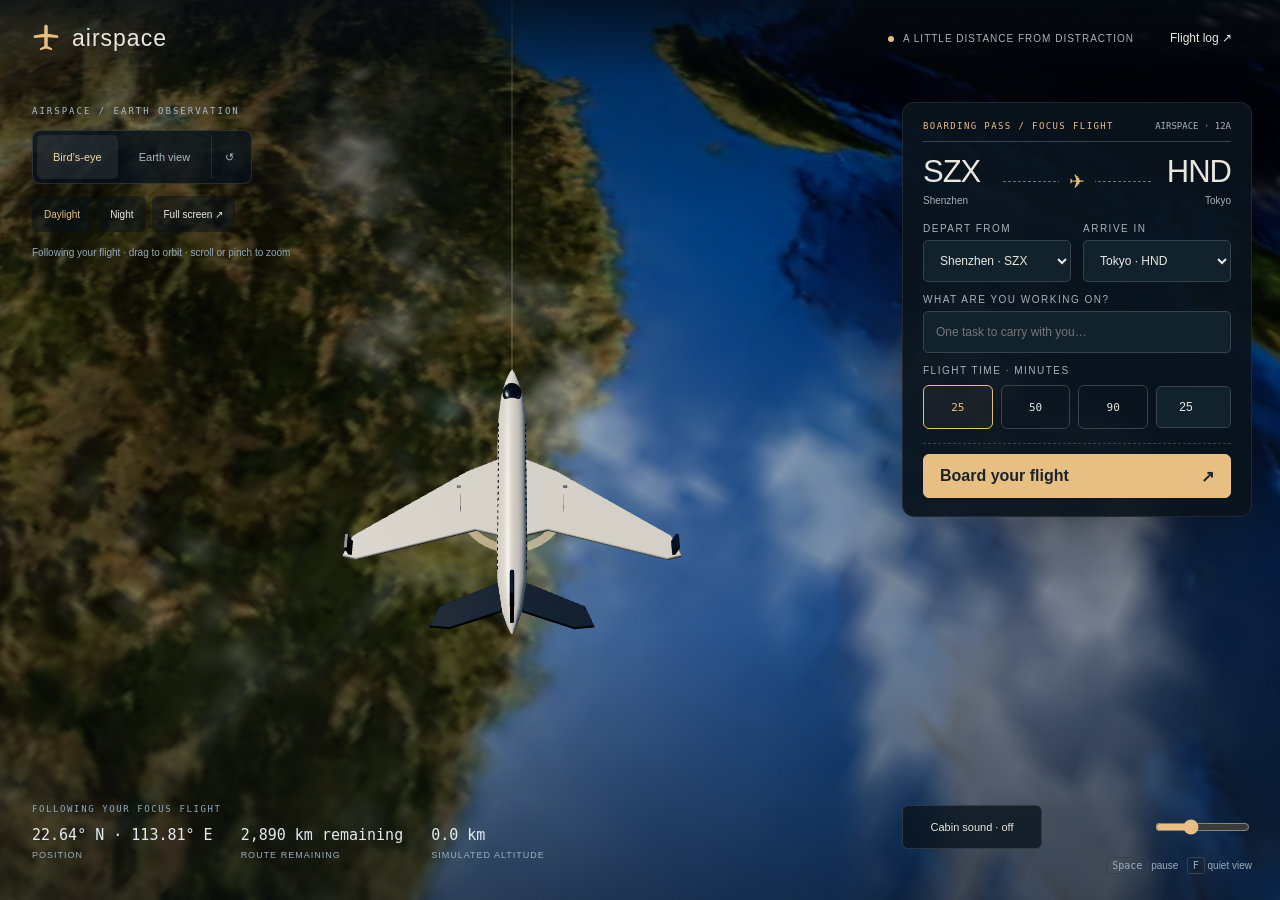
==== commit bc74820d: "Remove scenery disclaimer and upgrade to 8K NASA Earth imagery Use a verified 21600x10800 NASA Blue " ====
--- a/index.html
+++ b/index.html
@@ -15,7 +15,7 @@
 </style></head><body>
 <div id="worldStage"><canvas id="worldCanvas" tabindex="0" aria-label="Interactive 3D Earth and airplane. Drag to orbit and scroll to zoom."></canvas><div id="worldError" class="hidden" role="status"></div></div>
 <aside id="worldHud" aria-label="Camera controls"><p class="world-title">AIRSPACE / EARTH OBSERVATION</p><div class="view-switch"><button id="followView" aria-pressed="true">Bird’s-eye</button><button id="globeView" aria-pressed="false">Earth view</button><button id="recenterView" title="Recenter camera" aria-label="Recenter camera">↺</button></div><div class="world-settings"><button id="worldDay" aria-pressed="true">Daylight</button><button id="worldNight" aria-pressed="false">Night</button><button id="fullscreenView" aria-label="Toggle browser fullscreen">Full screen ↗</button></div><p id="worldHint">Drag to orbit · scroll or pinch to zoom</p></aside>
-<aside id="telemetry" aria-label="Simulated flight position"><p class="telemetry-label">FOLLOWING YOUR FOCUS FLIGHT</p><div class="telemetry-values"><div class="telemetry-item"><strong id="worldPosition">—</strong><small>Position</small></div><div class="telemetry-item"><strong id="worldDistance">—</strong><small>Route remaining</small></div><div class="telemetry-item"><strong id="worldAltitude">—</strong><small>Simulated altitude</small></div></div><p class="world-disclaimer">Real Earth imagery · great-circle route · airplane & altitude scaled for visibility.<br><a href="https://www.shadedrelief.com/natural3/" target="_blank" rel="noopener">Earth & clouds: Natural Earth III</a> · Not live flight or weather data.</p></aside>
+<aside id="telemetry" aria-label="Simulated flight position"><p class="telemetry-label">FOLLOWING YOUR FOCUS FLIGHT</p><div class="telemetry-values"><div class="telemetry-item"><strong id="worldPosition">—</strong><small>Position</small></div><div class="telemetry-item"><strong id="worldDistance">—</strong><small>Route remaining</small></div><div class="telemetry-item"><strong id="worldAltitude">—</strong><small>Simulated altitude</small></div></div></aside>
 <header><div class="brand"><svg viewBox="0 0 32 32" aria-hidden="true"><path d="M30 13 18 11V3c0-3-4-3-4 0v8L2 13v3l12-1v10l-5 3v2l7-2 7 2v-2l-5-3V15l12 1z"/></svg>airspace</div><div class="header-right"><span class="status" id="headerStatus">A LITTLE DISTANCE FROM DISTRACTION</span><button id="logButton">Flight log ↗</button></div></header>
 <main><section class="intro"><div><div class="eyebrow">Your attention, cleared for takeoff</div><h1 id="headline">Somewhere above the noise.</h1></div><p>A window seat. One task. A little time.</p></section><div class="layout"><section class="window-scene" id="scene" aria-label="Illustrated airplane window with clouds and an aircraft wing"><span class="cabin-label">WINDOW SEAT · 12A</span><div class="scene-controls"><button id="dayButton" aria-pressed="true">Golden hour</button><button id="nightButton" aria-pressed="false">Night flight</button></div><div class="window-shell"><div class="window-inner"><div class="sky"></div><div class="sun"></div><div class="cloud-layer far"></div><div class="cloud-layer"></div><div class="wing"></div><div class="window-shine"></div></div></div><div class="scene-caption"><span id="sceneCaption">MAKE ROOM FOR A CLEARER MIND</span><span>NO CONNECTION REQUIRED</span></div></section>
 <section class="ticket" aria-label="Focus flight controls"><div class="ticket-top"><span class="eyebrow" id="ticketLabel">Boarding pass / focus flight</span><span class="seat">AIRSPACE · 12A</span></div><div class="route"><div class="airport"><strong id="originCode">SZX</strong><small id="originName">Shenzhen</small></div><div class="route-art"><span aria-hidden="true">✈</span></div><div class="airport"><strong id="destinationCode">HND</strong><small id="destinationName">Tokyo</small></div></div>
@@ -59,7 +59,7 @@
  */
 function(t,e){"object"==typeof exports&&"undefined"!=typeof module?e(exports):"function"==typeof define&&define.amd?define(["exports"],e):e((t="undefined"!=typeof globalThis?globalThis:t||self).THREE={})}(this,(function(t){"use strict";const e="160",n=1,i=2,r=3,s=0,a=1,o=100,l=204,c=205,h=0,u=1,d=2,p=0,m=1,f=2,g=3,_=4,v=5,x=6,y="attached",M="detached",S=300,b=301,T=302,E=303,w=304,A=306,R=1e3,C=1001,L=1002,P=1003,I=1004,U=1005,D=1006,N=1007,O=1008,F=1009,B=1012,z=1013,G=1014,H=1015,V=1016,k=1017,W=1018,X=1020,j=1023,q=1026,Y=1027,Z=1029,J=1031,K=1033,$=33776,Q=33777,tt=33778,et=33779,nt=35840,it=35841,rt=35842,st=35843,at=36196,ot=37492,lt=37496,ct=37808,ht=37809,ut=37810,dt=37811,pt=37812,mt=37813,ft=37814,gt=37815,_t=37816,vt=37817,xt=37818,yt=37819,Mt=37820,St=37821,bt=36492,Tt=36494,Et=36495,wt=36284,At=36285,Rt=36286,Ct=2300,Lt=2301,Pt=2302,It=2400,Ut=2401,Dt=2402,Nt=2500,Ot=2501,Ft=3e3,Bt=3001,zt="",Gt="srgb",Ht="srgb-linear",Vt="display-p3",kt="display-p3-linear",Wt="linear",Xt="srgb",jt="rec709",qt="p3",Yt=7680,Zt=35044,Jt="300 es",Kt=1035,$t=2e3,Qt=2001;class te{addEventListener(t,e){void 0===this._listeners&&(this._listeners={});const n=this._listeners;void 0===n[t]&&(n[t]=[]),-1===n[t].indexOf(e)&&n[t].push(e)}hasEventListener(t,e){if(void 0===this._listeners)return!1;const n=this._listeners;return void 0!==n[t]&&-1!==n[t].indexOf(e)}removeEventListener(t,e){if(void 0===this._listeners)return;const n=this._listeners[t];if(void 0!==n){const t=n.indexOf(e);-1!==t&&n.splice(t,1)}}dispatchEvent(t){if(void 0===this._listeners)return;const e=this._listeners[t.type];if(void 0!==e){t.target=this;const n=e.slice(0);for(let e=0,i=n.length;e<i;e++)n[e].call(this,t);t.target=null}}}const ee=["00","01","02","03","04","05","06","07","08","09","0a","0b","0c","0d","0e","0f","10","11","12","13","14","15","16","17","18","19","1a","1b","1c","1d","1e","1f","20","21","22","23","24","25","26","27","28","29","2a","2b","2c","2d","2e","2f","30","31","32","33","34","35","36","37","38","39","3a","3b","3c","3d","3e","3f","40","41","42","43","44","45","46","47","48","49","4a","4b","4c","4d","4e","4f","50","51","52","53","54","55","56","57","58","59","5a","5b","5c","5d","5e","5f","60","61","62","63","64","65","66","67","68","69","6a","6b","6c","6d","6e","6f","70","71","72","73","74","75","76","77","78","79","7a","7b","7c","7d","7e","7f","80","81","82","83","84","85","86","87","88","89","8a","8b","8c","8d","8e","8f","90","91","92","93","94","95","96","97","98","99","9a","9b","9c","9d","9e","9f","a0","a1","a2","a3","a4","a5","a6","a7","a8","a9","aa","ab","ac","ad","ae","af","b0","b1","b2","b3","b4","b5","b6","b7","b8","b9","ba","bb","bc","bd","be","bf","c0","c1","c2","c3","c4","c5","c6","c7","c8","c9","ca","cb","cc","cd","ce","cf","d0","d1","d2","d3","d4","d5","d6","d7","d8","d9","da","db","dc","dd","de","df","e0","e1","e2","e3","e4","e5","e6","e7","e8","e9","ea","eb","ec","ed","ee","ef","f0","f1","f2","f3","f4","f5","f6","f7","f8","f9","fa","fb","fc","fd","fe","ff"];let ne=1234567;const ie=Math.PI/180,re=180/Math.PI;function se(){const t=4294967295*Math.random()|0,e=4294967295*Math.random()|0,n=4294967295*Math.random()|0,i=4294967295*Math.random()|0;return(ee[255&t]+ee[t>>8&255]+ee[t>>16&255]+ee[t>>24&255]+"-"+ee[255&e]+ee[e>>8&255]+"-"+ee[e>>16&15|64]+ee[e>>24&255]+"-"+ee[63&n|128]+ee[n>>8&255]+"-"+ee[n>>16&255]+ee[n>>24&255]+ee[255&i]+ee[i>>8&255]+ee[i>>16&255]+ee[i>>24&255]).toLowerCase()}function ae(t,e,n){return Math.max(e,Math.min(n,t))}function oe(t,e){return(t%e+e)%e}function le(t,e,n){return(1-n)*t+n*e}function ce(t){return 0==(t&t-1)&&0!==t}function he(t){return Math.pow(2,Math.floor(Math.log(t)/Math.LN2))}function ue(t,e){switch(e.constructor){case Float32Array:return t;case Uint32Array:return t/4294967295;case Uint16Array:return t/65535;case Uint8Array:return t/255;case Int32Array:return Math.max(t/2147483647,-1);case Int16Array:return Math.max(t/32767,-1);case Int8Array:return Math.max(t/127,-1);default:throw new Error("Invalid component type.")}}function de(t,e){switch(e.constructor){case Float32Array:return t;case Uint32Array:return Math.round(4294967295*t);case Uint16Array:return Math.round(65535*t);case Uint8Array:return Math.round(255*t);case Int32Array:return Math.round(2147483647*t);case Int16Array:return Math.round(32767*t);case Int8Array:return Math.round(127*t);default:throw new Error("Invalid component type.")}}const pe={DEG2RAD:ie,RAD2DEG:re,generateUUID:se,clamp:ae,euclideanModulo:oe,mapLinear:function(t,e,n,i,r){return i+(t-e)*(r-i)/(n-e)},inverseLerp:function(t,e,n){return t!==e?(n-t)/(e-t):0},lerp:le,damp:function(t,e,n,i){return le(t,e,1-Math.exp(-n*i))},pingpong:function(t,e=1){return e-Math.abs(oe(t,2*e)-e)},smoothstep:function(t,e,n){return t<=e?0:t>=n?1:(t=(t-e)/(n-e))*t*(3-2*t)},smootherstep:function(t,e,n){return t<=e?0:t>=n?1:(t=(t-e)/(n-e))*t*t*(t*(6*t-15)+10)},randInt:function(t,e){return t+Math.floor(Math.random()*(e-t+1))},randFloat:function(t,e){return t+Math.random()*(e-t)},randFloatSpread:function(t){return t*(.5-Math.random())},seededRandom:function(t){void 0!==t&&(ne=t);let e=ne+=1831565813;return e=Math.imul(e^e>>>15,1|e),e^=e+Math.imul(e^e>>>7,61|e),((e^e>>>14)>>>0)/4294967296},degToRad:function(t){return t*ie},radToDeg:function(t){return t*re},isPowerOfTwo:ce,ceilPowerOfTwo:function(t){return Math.pow(2,Math.ceil(Math.log(t)/Math.LN2))},floorPowerOfTwo:he,setQuaternionFromProperEuler:function(t,e,n,i,r){const s=Math.cos,a=Math.sin,o=s(n/2),l=a(n/2),c=s((e+i)/2),h=a((e+i)/2),u=s((e-i)/2),d=a((e-i)/2),p=s((i-e)/2),m=a((i-e)/2);switch(r){case"XYX":t.set(o*h,l*u,l*d,o*c);break;case"YZY":t.set(l*d,o*h,l*u,o*c);break;case"ZXZ":t.set(l*u,l*d,o*h,o*c);break;case"XZX":t.set(o*h,l*m,l*p,o*c);break;case"YXY":t.set(l*p,o*h,l*m,o*c);break;case"ZYZ":t.set(l*m,l*p,o*h,o*c);break;default:console.warn("THREE.MathUtils: .setQuaternionFromProperEuler() encountered an unknown order: "+r)}},normalize:de,denormalize:ue};class me{constructor(t=0,e=0){me.prototype.isVector2=!0,this.x=t,this.y=e}get width(){return this.x}set width(t){this.x=t}get height(){return this.y}set height(t){this.y=t}set(t,e){return this.x=t,this.y=e,this}setScalar(t){return this.x=t,this.y=t,this}setX(t){return this.x=t,this}setY(t){return this.y=t,this}setComponent(t,e){switch(t){case 0:this.x=e;break;case 1:this.y=e;break;default:throw new Error("index is out of range: "+t)}return this}getComponent(t){switch(t){case 0:return this.x;case 1:return this.y;default:throw new Error("index is out of range: "+t)}}clone(){return new this.constructor(this.x,this.y)}copy(t){return this.x=t.x,this.y=t.y,this}add(t){return this.x+=t.x,this.y+=t.y,this}addScalar(t){return this.x+=t,this.y+=t,this}addVectors(t,e){return this.x=t.x+e.x,this.y=t.y+e.y,this}addScaledVector(t,e){return this.x+=t.x*e,this.y+=t.y*e,this}sub(t){return this.x-=t.x,this.y-=t.y,this}subScalar(t){return this.x-=t,this.y-=t,this}subVectors(t,e){return this.x=t.x-e.x,this.y=t.y-e.y,this}multiply(t){return this.x*=t.x,this.y*=t.y,this}multiplyScalar(t){return this.x*=t,this.y*=t,this}divide(t){return this.x/=t.x,this.y/=t.y,this}divideScalar(t){return this.multiplyScalar(1/t)}applyMatrix3(t){const e=this.x,n=this.y,i=t.elements;return this.x=i[0]*e+i[3]*n+i[6],this.y=i[1]*e+i[4]*n+i[7],this}min(t){return this.x=Math.min(this.x,t.x),this.y=Math.min(this.y,t.y),this}max(t){return this.x=Math.max(this.x,t.x),this.y=Math.max(this.y,t.y),this}clamp(t,e){return this.x=Math.max(t.x,Math.min(e.x,this.x)),this.y=Math.max(t.y,Math.min(e.y,this.y)),this}clampScalar(t,e){return this.x=Math.max(t,Math.min(e,this.x)),this.y=Math.max(t,Math.min(e,this.y)),this}clampLength(t,e){const n=this.length();return this.divideScalar(n||1).multiplyScalar(Math.max(t,Math.min(e,n)))}floor(){return this.x=Math.floor(this.x),this.y=Math.floor(this.y),this}ceil(){return this.x=Math.ceil(this.x),this.y=Math.ceil(this.y),this}round(){return this.x=Math.round(this.x),this.y=Math.round(this.y),this}roundToZero(){return this.x=Math.trunc(this.x),this.y=Math.trunc(this.y),this}negate(){return this.x=-this.x,this.y=-this.y,this}dot(t){return this.x*t.x+this.y*t.y}cross(t){return this.x*t.y-this.y*t.x}lengthSq(){return this.x*this.x+this.y*this.y}length(){return Math.sqrt(this.x*this.x+this.y*this.y)}manhattanLength(){return Math.abs(this.x)+Math.abs(this.y)}normalize(){return this.divideScalar(this.length()||1)}angle(){return Math.atan2(-this.y,-this.x)+Math.PI}angleTo(t){const e=Math.sqrt(this.lengthSq()*t.lengthSq());if(0===e)return Math.PI/2;const n=this.dot(t)/e;return Math.acos(ae(n,-1,1))}distanceTo(t){return Math.sqrt(this.distanceToSquared(t))}distanceToSquared(t){const e=this.x-t.x,n=this.y-t.y;return e*e+n*n}manhattanDistanceTo(t){return Math.abs(this.x-t.x)+Math.abs(this.y-t.y)}setLength(t){return this.normalize().multiplyScalar(t)}lerp(t,e){return this.x+=(t.x-this.x)*e,this.y+=(t.y-this.y)*e,this}lerpVectors(t,e,n){return this.x=t.x+(e.x-t.x)*n,this.y=t.y+(e.y-t.y)*n,this}equals(t){return t.x===this.x&&t.y===this.y}fromArray(t,e=0){return this.x=t[e],this.y=t[e+1],this}toArray(t=[],e=0){return t[e]=this.x,t[e+1]=this.y,t}fromBufferAttribute(t,e){return this.x=t.getX(e),this.y=t.getY(e),this}rotateAround(t,e){const n=Math.cos(e),i=Math.sin(e),r=this.x-t.x,s=this.y-t.y;return this.x=r*n-s*i+t.x,this.y=r*i+s*n+t.y,this}random(){return this.x=Math.random(),this.y=Math.random(),this}*[Symbol.iterator](){yield this.x,yield this.y}}class fe{constructor(t,e,n,i,r,s,a,o,l){fe.prototype.isMatrix3=!0,this.elements=[1,0,0,0,1,0,0,0,1],void 0!==t&&this.set(t,e,n,i,r,s,a,o,l)}set(t,e,n,i,r,s,a,o,l){const c=this.elements;return c[0]=t,c[1]=i,c[2]=a,c[3]=e,c[4]=r,c[5]=o,c[6]=n,c[7]=s,c[8]=l,this}identity(){return this.set(1,0,0,0,1,0,0,0,1),this}copy(t){const e=this.elements,n=t.elements;return e[0]=n[0],e[1]=n[1],e[2]=n[2],e[3]=n[3],e[4]=n[4],e[5]=n[5],e[6]=n[6],e[7]=n[7],e[8]=n[8],this}extractBasis(t,e,n){return t.setFromMatrix3Column(this,0),e.setFromMatrix3Column(this,1),n.setFromMatrix3Column(this,2),this}setFromMatrix4(t){const e=t.elements;return this.set(e[0],e[4],e[8],e[1],e[5],e[9],e[2],e[6],e[10]),this}multiply(t){return this.multiplyMatrices(this,t)}premultiply(t){return this.multiplyMatrices(t,this)}multiplyMatrices(t,e){const n=t.elements,i=e.elements,r=this.elements,s=n[0],a=n[3],o=n[6],l=n[1],c=n[4],h=n[7],u=n[2],d=n[5],p=n[8],m=i[0],f=i[3],g=i[6],_=i[1],v=i[4],x=i[7],y=i[2],M=i[5],S=i[8];return r[0]=s*m+a*_+o*y,r[3]=s*f+a*v+o*M,r[6]=s*g+a*x+o*S,r[1]=l*m+c*_+h*y,r[4]=l*f+c*v+h*M,r[7]=l*g+c*x+h*S,r[2]=u*m+d*_+p*y,r[5]=u*f+d*v+p*M,r[8]=u*g+d*x+p*S,this}multiplyScalar(t){const e=this.elements;return e[0]*=t,e[3]*=t,e[6]*=t,e[1]*=t,e[4]*=t,e[7]*=t,e[2]*=t,e[5]*=t,e[8]*=t,this}determinant(){const t=this.elements,e=t[0],n=t[1],i=t[2],r=t[3],s=t[4],a=t[5],o=t[6],l=t[7],c=t[8];return e*s*c-e*a*l-n*r*c+n*a*o+i*r*l-i*s*o}invert(){const t=this.elements,e=t[0],n=t[1],i=t[2],r=t[3],s=t[4],a=t[5],o=t[6],l=t[7],c=t[8],h=c*s-a*l,u=a*o-c*r,d=l*r-s*o,p=e*h+n*u+i*d;if(0===p)return this.set(0,0,0,0,0,0,0,0,0);const m=1/p;return t[0]=h*m,t[1]=(i*l-c*n)*m,t[2]=(a*n-i*s)*m,t[3]=u*m,t[4]=(c*e-i*o)*m,t[5]=(i*r-a*e)*m,t[6]=d*m,t[7]=(n*o-l*e)*m,t[8]=(s*e-n*r)*m,this}transpose(){let t;const e=this.elements;return t=e[1],e[1]=e[3],e[3]=t,t=e[2],e[2]=e[6],e[6]=t,t=e[5],e[5]=e[7],e[7]=t,this}getNormalMatrix(t){return this.setFromMatrix4(t).invert().transpose()}transposeIntoArray(t){const e=this.elements;return t[0]=e[0],t[1]=e[3],t[2]=e[6],t[3]=e[1],t[4]=e[4],t[5]=e[7],t[6]=e[2],t[7]=e[5],t[8]=e[8],this}setUvTransform(t,e,n,i,r,s,a){const o=Math.cos(r),l=Math.sin(r);return this.set(n*o,n*l,-n*(o*s+l*a)+s+t,-i*l,i*o,-i*(-l*s+o*a)+a+e,0,0,1),this}scale(t,e){return this.premultiply(ge.makeScale(t,e)),this}rotate(t){return this.premultiply(ge.makeRotation(-t)),this}translate(t,e){return this.premultiply(ge.makeTranslation(t,e)),this}makeTranslation(t,e){return t.isVector2?this.set(1,0,t.x,0,1,t.y,0,0,1):this.set(1,0,t,0,1,e,0,0,1),this}makeRotation(t){const e=Math.cos(t),n=Math.sin(t);return this.set(e,-n,0,n,e,0,0,0,1),this}makeScale(t,e){return this.set(t,0,0,0,e,0,0,0,1),this}equals(t){const e=this.elements,n=t.elements;for(let t=0;t<9;t++)if(e[t]!==n[t])return!1;return!0}fromArray(t,e=0){for(let n=0;n<9;n++)this.elements[n]=t[n+e];return this}toArray(t=[],e=0){const n=this.elements;return t[e]=n[0],t[e+1]=n[1],t[e+2]=n[2],t[e+3]=n[3],t[e+4]=n[4],t[e+5]=n[5],t[e+6]=n[6],t[e+7]=n[7],t[e+8]=n[8],t}clone(){return(new this.constructor).fromArray(this.elements)}}const ge=new fe;function _e(t){for(let e=t.length-1;e>=0;--e)if(t[e]>=65535)return!0;return!1}const ve={Int8Array:Int8Array,Uint8Array:Uint8Array,Uint8ClampedArray:Uint8ClampedArray,Int16Array:Int16Array,Uint16Array:Uint16Array,Int32Array:Int32Array,Uint32Array:Uint32Array,Float32Array:Float32Array,Float64Array:Float64Array};function xe(t,e){return new ve[t](e)}function ye(t){return document.createElementNS("http://www.w3.org/1999/xhtml",t)}function Me(){const t=ye("canvas");return t.style.display="block",t}const Se={};function be(t){t in Se||(Se[t]=!0,console.warn(t))}const Te=(new fe).set(.8224621,.177538,0,.0331941,.9668058,0,.0170827,.0723974,.9105199),Ee=(new fe).set(1.2249401,-.2249404,0,-.0420569,1.0420571,0,-.0196376,-.0786361,1.0982735),we={[Ht]:{transfer:Wt,primaries:jt,toReference:t=>t,fromReference:t=>t},[Gt]:{transfer:Xt,primaries:jt,toReference:t=>t.convertSRGBToLinear(),fromReference:t=>t.convertLinearToSRGB()},[kt]:{transfer:Wt,primaries:qt,toReference:t=>t.applyMatrix3(Ee),fromReference:t=>t.applyMatrix3(Te)},[Vt]:{transfer:Xt,primaries:qt,toReference:t=>t.convertSRGBToLinear().applyMatrix3(Ee),fromReference:t=>t.applyMatrix3(Te).convertLinearToSRGB()}},Ae=new Set([Ht,kt]),Re={enabled:!0,_workingColorSpace:Ht,get workingColorSpace(){return this._workingColorSpace},set workingColorSpace(t){if(!Ae.has(t))throw new Error(`Unsupported working color space, "${t}".`);this._workingColorSpace=t},convert:function(t,e,n){if(!1===this.enabled||e===n||!e||!n)return t;const i=we[e].toReference;return(0,we[n].fromReference)(i(t))},fromWorkingColorSpace:function(t,e){return this.convert(t,this._workingColorSpace,e)},toWorkingColorSpace:function(t,e){return this.convert(t,e,this._workingColorSpace)},getPrimaries:function(t){return we[t].primaries},getTransfer:function(t){return t===zt?Wt:we[t].transfer}};function Ce(t){return t<.04045?.0773993808*t:Math.pow(.9478672986*t+.0521327014,2.4)}function Le(t){return t<.0031308?12.92*t:1.055*Math.pow(t,.41666)-.055}let Pe;class Ie{static getDataURL(t){if(/^data:/i.test(t.src))return t.src;if("undefined"==typeof HTMLCanvasElement)return t.src;let e;if(t instanceof HTMLCanvasElement)e=t;else{void 0===Pe&&(Pe=ye("canvas")),Pe.width=t.width,Pe.height=t.height;const n=Pe.getContext("2d");t instanceof ImageData?n.putImageData(t,0,0):n.drawImage(t,0,0,t.width,t.height),e=Pe}return e.width>2048||e.height>2048?(console.warn("THREE.ImageUtils.getDataURL: Image converted to jpg for performance reasons",t),e.toDataURL("image/jpeg",.6)):e.toDataURL("image/png")}static sRGBToLinear(t){if("undefined"!=typeof HTMLImageElement&&t instanceof HTMLImageElement||"undefined"!=typeof HTMLCanvasElement&&t instanceof HTMLCanvasElement||"undefined"!=typeof ImageBitmap&&t instanceof ImageBitmap){const e=ye("canvas");e.width=t.width,e.height=t.height;const n=e.getContext("2d");n.drawImage(t,0,0,t.width,t.height);const i=n.getImageData(0,0,t.width,t.height),r=i.data;for(let t=0;t<r.length;t++)r[t]=255*Ce(r[t]/255);return n.putImageData(i,0,0),e}if(t.data){const e=t.data.slice(0);for(let t=0;t<e.length;t++)e instanceof Uint8Array||e instanceof Uint8ClampedArray?e[t]=Math.floor(255*Ce(e[t]/255)):e[t]=Ce(e[t]);return{data:e,width:t.width,height:t.height}}return console.warn("THREE.ImageUtils.sRGBToLinear(): Unsupported image type. No color space conversion applied."),t}}let Ue=0;class De{constructor(t=null){this.isSource=!0,Object.defineProperty(this,"id",{value:Ue++}),this.uuid=se(),this.data=t,this.version=0}set needsUpdate(t){!0===t&&this.version++}toJSON(t){const e=void 0===t||"string"==typeof t;if(!e&&void 0!==t.images[this.uuid])return t.images[this.uuid];const n={uuid:this.uuid,url:""},i=this.data;if(null!==i){let t;if(Array.isArray(i)){t=[];for(let e=0,n=i.length;e<n;e++)i[e].isDataTexture?t.push(Ne(i[e].image)):t.push(Ne(i[e]))}else t=Ne(i);n.url=t}return e||(t.images[this.uuid]=n),n}}function Ne(t){return"undefined"!=typeof HTMLImageElement&&t instanceof HTMLImageElement||"undefined"!=typeof HTMLCanvasElement&&t instanceof HTMLCanvasElement||"undefined"!=typeof ImageBitmap&&t instanceof ImageBitmap?Ie.getDataURL(t):t.data?{data:Array.from(t.data),width:t.width,height:t.height,type:t.data.constructor.name}:(console.warn("THREE.Texture: Unable to serialize Texture."),{})}let Oe=0;class Fe extends te{constructor(t=Fe.DEFAULT_IMAGE,e=Fe.DEFAULT_MAPPING,n=1001,i=1001,r=1006,s=1008,a=1023,o=1009,l=Fe.DEFAULT_ANISOTROPY,c=""){super(),this.isTexture=!0,Object.defineProperty(this,"id",{value:Oe++}),this.uuid=se(),this.name="",this.source=new De(t),this.mipmaps=[],this.mapping=e,this.channel=0,this.wrapS=n,this.wrapT=i,this.magFilter=r,this.minFilter=s,this.anisotropy=l,this.format=a,this.internalFormat=null,this.type=o,this.offset=new me(0,0),this.repeat=new me(1,1),this.center=new me(0,0),this.rotation=0,this.matrixAutoUpdate=!0,this.matrix=new fe,this.generateMipmaps=!0,this.premultiplyAlpha=!1,this.flipY=!0,this.unpackAlignment=4,"string"==typeof c?this.colorSpace=c:(be("THREE.Texture: Property .encoding has been replaced by .colorSpace."),this.colorSpace=c===Bt?Gt:zt),this.userData={},this.version=0,this.onUpdate=null,this.isRenderTargetTexture=!1,this.needsPMREMUpdate=!1}get image(){return this.source.data}set image(t=null){this.source.data=t}updateMatrix(){this.matrix.setUvTransform(this.offset.x,this.offset.y,this.repeat.x,this.repeat.y,this.rotation,this.center.x,this.center.y)}clone(){return(new this.constructor).copy(this)}copy(t){return this.name=t.name,this.source=t.source,this.mipmaps=t.mipmaps.slice(0),this.mapping=t.mapping,this.channel=t.channel,this.wrapS=t.wrapS,this.wrapT=t.wrapT,this.magFilter=t.magFilter,this.minFilter=t.minFilter,this.anisotropy=t.anisotropy,this.format=t.format,this.internalFormat=t.internalFormat,this.type=t.type,this.offset.copy(t.offset),this.repeat.copy(t.repeat),this.center.copy(t.center),this.rotation=t.rotation,this.matrixAutoUpdate=t.matrixAutoUpdate,this.matrix.copy(t.matrix),this.generateMipmaps=t.generateMipmaps,this.premultiplyAlpha=t.premultiplyAlpha,this.flipY=t.flipY,this.unpackAlignment=t.unpackAlignment,this.colorSpace=t.colorSpace,this.userData=JSON.parse(JSON.stringify(t.userData)),this.needsUpdate=!0,this}toJSON(t){const e=void 0===t||"string"==typeof t;if(!e&&void 0!==t.textures[this.uuid])return t.textures[this.uuid];const n={metadata:{version:4.6,type:"Texture",generator:"Texture.toJSON"},uuid:this.uuid,name:this.name,image:this.source.toJSON(t).uuid,mapping:this.mapping,channel:this.channel,repeat:[this.repeat.x,this.repeat.y],offset:[this.offset.x,this.offset.y],center:[this.center.x,this.center.y],rotation:this.rotation,wrap:[this.wrapS,this.wrapT],format:this.format,internalFormat:this.internalFormat,type:this.type,colorSpace:this.colorSpace,minFilter:this.minFilter,magFilter:this.magFilter,anisotropy:this.anisotropy,flipY:this.flipY,generateMipmaps:this.generateMipmaps,premultiplyAlpha:this.premultiplyAlpha,unpackAlignment:this.unpackAlignment};return Object.keys(this.userData).length>0&&(n.userData=this.userData),e||(t.textures[this.uuid]=n),n}dispose(){this.dispatchEvent({type:"dispose"})}transformUv(t){if(this.mapping!==S)return t;if(t.applyMatrix3(this.matrix),t.x<0||t.x>1)switch(this.wrapS){case R:t.x=t.x-Math.floor(t.x);break;case C:t.x=t.x<0?0:1;break;case L:1===Math.abs(Math.floor(t.x)%2)?t.x=Math.ceil(t.x)-t.x:t.x=t.x-Math.floor(t.x)}if(t.y<0||t.y>1)switch(this.wrapT){case R:t.y=t.y-Math.floor(t.y);break;case C:t.y=t.y<0?0:1;break;case L:1===Math.abs(Math.floor(t.y)%2)?t.y=Math.ceil(t.y)-t.y:t.y=t.y-Math.floor(t.y)}return this.flipY&&(t.y=1-t.y),t}set needsUpdate(t){!0===t&&(this.version++,this.source.needsUpdate=!0)}get encoding(){return be("THREE.Texture: Property .encoding has been replaced by .colorSpace."),this.colorSpace===Gt?Bt:Ft}set encoding(t){be("THREE.Texture: Property .encoding has been replaced by .colorSpace."),this.colorSpace=t===Bt?Gt:zt}}Fe.DEFAULT_IMAGE=null,Fe.DEFAULT_MAPPING=S,Fe.DEFAULT_ANISOTROPY=1;class Be{constructor(t=0,e=0,n=0,i=1){Be.prototype.isVector4=!0,this.x=t,this.y=e,this.z=n,this.w=i}get width(){return this.z}set width(t){this.z=t}get height(){return this.w}set height(t){this.w=t}set(t,e,n,i){return this.x=t,this.y=e,this.z=n,this.w=i,this}setScalar(t){return this.x=t,this.y=t,this.z=t,this.w=t,this}setX(t){return this.x=t,this}setY(t){return this.y=t,this}setZ(t){return this.z=t,this}setW(t){return this.w=t,this}setComponent(t,e){switch(t){case 0:this.x=e;break;case 1:this.y=e;break;case 2:this.z=e;break;case 3:this.w=e;break;default:throw new Error("index is out of range: "+t)}return this}getComponent(t){switch(t){case 0:return this.x;case 1:return this.y;case 2:return this.z;case 3:return this.w;default:throw new Error("index is out of range: "+t)}}clone(){return new this.constructor(this.x,this.y,this.z,this.w)}copy(t){return this.x=t.x,this.y=t.y,this.z=t.z,this.w=void 0!==t.w?t.w:1,this}add(t){return this.x+=t.x,this.y+=t.y,this.z+=t.z,this.w+=t.w,this}addScalar(t){return this.x+=t,this.y+=t,this.z+=t,this.w+=t,this}addVectors(t,e){return this.x=t.x+e.x,this.y=t.y+e.y,this.z=t.z+e.z,this.w=t.w+e.w,this}addScaledVector(t,e){return this.x+=t.x*e,this.y+=t.y*e,this.z+=t.z*e,this.w+=t.w*e,this}sub(t){return this.x-=t.x,this.y-=t.y,this.z-=t.z,this.w-=t.w,this}subScalar(t){return this.x-=t,this.y-=t,this.z-=t,this.w-=t,this}subVectors(t,e){return this.x=t.x-e.x,this.y=t.y-e.y,this.z=t.z-e.z,this.w=t.w-e.w,this}multiply(t){return this.x*=t.x,this.y*=t.y,this.z*=t.z,this.w*=t.w,this}multiplyScalar(t){return this.x*=t,this.y*=t,this.z*=t,this.w*=t,this}applyMatrix4(t){const e=this.x,n=this.y,i=this.z,r=this.w,s=t.elements;return this.x=s[0]*e+s[4]*n+s[8]*i+s[12]*r,this.y=s[1]*e+s[5]*n+s[9]*i+s[13]*r,this.z=s[2]*e+s[6]*n+s[10]*i+s[14]*r,this.w=s[3]*e+s[7]*n+s[11]*i+s[15]*r,this}divideScalar(t){return this.multiplyScalar(1/t)}setAxisAngleFromQuaternion(t){this.w=2*Math.acos(t.w);const e=Math.sqrt(1-t.w*t.w);return e<1e-4?(this.x=1,this.y=0,this.z=0):(this.x=t.x/e,this.y=t.y/e,this.z=t.z/e),this}setAxisAngleFromRotationMatrix(t){let e,n,i,r;const s=.01,a=.1,o=t.elements,l=o[0],c=o[4],h=o[8],u=o[1],d=o[5],p=o[9],m=o[2],f=o[6],g=o[10];if(Math.abs(c-u)<s&&Math.abs(h-m)<s&&Math.abs(p-f)<s){if(Math.abs(c+u)<a&&Math.abs(h+m)<a&&Math.abs(p+f)<a&&Math.abs(l+d+g-3)<a)return this.set(1,0,0,0),this;e=Math.PI;const t=(l+1)/2,o=(d+1)/2,_=(g+1)/2,v=(c+u)/4,x=(h+m)/4,y=(p+f)/4;return t>o&&t>_?t<s?(n=0,i=.707106781,r=.707106781):(n=Math.sqrt(t),i=v/n,r=x/n):o>_?o<s?(n=.707106781,i=0,r=.707106781):(i=Math.sqrt(o),n=v/i,r=y/i):_<s?(n=.707106781,i=.707106781,r=0):(r=Math.sqrt(_),n=x/r,i=y/r),this.set(n,i,r,e),this}let _=Math.sqrt((f-p)*(f-p)+(h-m)*(h-m)+(u-c)*(u-c));return Math.abs(_)<.001&&(_=1),this.x=(f-p)/_,this.y=(h-m)/_,this.z=(u-c)/_,this.w=Math.acos((l+d+g-1)/2),this}min(t){return this.x=Math.min(this.x,t.x),this.y=Math.min(this.y,t.y),this.z=Math.min(this.z,t.z),this.w=Math.min(this.w,t.w),this}max(t){return this.x=Math.max(this.x,t.x),this.y=Math.max(this.y,t.y),this.z=Math.max(this.z,t.z),this.w=Math.max(this.w,t.w),this}clamp(t,e){return this.x=Math.max(t.x,Math.min(e.x,this.x)),this.y=Math.max(t.y,Math.min(e.y,this.y)),this.z=Math.max(t.z,Math.min(e.z,this.z)),this.w=Math.max(t.w,Math.min(e.w,this.w)),this}clampScalar(t,e){return this.x=Math.max(t,Math.min(e,this.x)),this.y=Math.max(t,Math.min(e,this.y)),this.z=Math.max(t,Math.min(e,this.z)),this.w=Math.max(t,Math.min(e,this.w)),this}clampLength(t,e){const n=this.length();return this.divideScalar(n||1).multiplyScalar(Math.max(t,Math.min(e,n)))}floor(){return this.x=Math.floor(this.x),this.y=Math.floor(this.y),this.z=Math.floor(this.z),this.w=Math.floor(this.w),this}ceil(){return this.x=Math.ceil(this.x),this.y=Math.ceil(this.y),this.z=Math.ceil(this.z),this.w=Math.ceil(this.w),this}round(){return this.x=Math.round(this.x),this.y=Math.round(this.y),this.z=Math.round(this.z),this.w=Math.round(this.w),this}roundToZero(){return this.x=Math.trunc(this.x),this.y=Math.trunc(this.y),this.z=Math.trunc(this.z),this.w=Math.trunc(this.w),this}negate(){return this.x=-this.x,this.y=-this.y,this.z=-this.z,this.w=-this.w,this}dot(t){return this.x*t.x+this.y*t.y+this.z*t.z+this.w*t.w}lengthSq(){return this.x*this.x+this.y*this.y+this.z*this.z+this.w*this.w}length(){return Math.sqrt(this.x*this.x+this.y*this.y+this.z*this.z+this.w*this.w)}manhattanLength(){return Math.abs(this.x)+Math.abs(this.y)+Math.abs(this.z)+Math.abs(this.w)}normalize(){return this.divideScalar(this.length()||1)}setLength(t){return this.normalize().multiplyScalar(t)}lerp(t,e){return this.x+=(t.x-this.x)*e,this.y+=(t.y-this.y)*e,this.z+=(t.z-this.z)*e,this.w+=(t.w-this.w)*e,this}lerpVectors(t,e,n){return this.x=t.x+(e.x-t.x)*n,this.y=t.y+(e.y-t.y)*n,this.z=t.z+(e.z-t.z)*n,this.w=t.w+(e.w-t.w)*n,this}equals(t){return t.x===this.x&&t.y===this.y&&t.z===this.z&&t.w===this.w}fromArray(t,e=0){return this.x=t[e],this.y=t[e+1],this.z=t[e+2],this.w=t[e+3],this}toArray(t=[],e=0){return t[e]=this.x,t[e+1]=this.y,t[e+2]=this.z,t[e+3]=this.w,t}fromBufferAttribute(t,e){return this.x=t.getX(e),this.y=t.getY(e),this.z=t.getZ(e),this.w=t.getW(e),this}random(){return this.x=Math.random(),this.y=Math.random(),this.z=Math.random(),this.w=Math.random(),this}*[Symbol.iterator](){yield this.x,yield this.y,yield this.z,yield this.w}}class ze extends te{constructor(t=1,e=1,n={}){super(),this.isRenderTarget=!0,this.width=t,this.height=e,this.depth=1,this.scissor=new Be(0,0,t,e),this.scissorTest=!1,this.viewport=new Be(0,0,t,e);const i={width:t,height:e,depth:1};void 0!==n.encoding&&(be("THREE.WebGLRenderTarget: option.encoding has been replaced by option.colorSpace."),n.colorSpace=n.encoding===Bt?Gt:zt),n=Object.assign({generateMipmaps:!1,internalFormat:null,minFilter:D,depthBuffer:!0,stencilBuffer:!1,depthTexture:null,samples:0},n),this.texture=new Fe(i,n.mapping,n.wrapS,n.wrapT,n.magFilter,n.minFilter,n.format,n.type,n.anisotropy,n.colorSpace),this.texture.isRenderTargetTexture=!0,this.texture.flipY=!1,this.texture.generateMipmaps=n.generateMipmaps,this.texture.internalFormat=n.internalFormat,this.depthBuffer=n.depthBuffer,this.stencilBuffer=n.stencilBuffer,this.depthTexture=n.depthTexture,this.samples=n.samples}setSize(t,e,n=1){this.width===t&&this.height===e&&this.depth===n||(this.width=t,this.height=e,this.depth=n,this.texture.image.width=t,this.texture.image.height=e,this.texture.image.depth=n,this.dispose()),this.viewport.set(0,0,t,e),this.scissor.set(0,0,t,e)}clone(){return(new this.constructor).copy(this)}copy(t){this.width=t.width,this.height=t.height,this.depth=t.depth,this.scissor.copy(t.scissor),this.scissorTest=t.scissorTest,this.viewport.copy(t.viewport),this.texture=t.texture.clone(),this.texture.isRenderTargetTexture=!0;const e=Object.assign({},t.texture.image);return this.texture.source=new De(e),this.depthBuffer=t.depthBuffer,this.stencilBuffer=t.stencilBuffer,null!==t.depthTexture&&(this.depthTexture=t.depthTexture.clone()),this.samples=t.samples,this}dispose(){this.dispatchEvent({type:"dispose"})}}class Ge extends ze{constructor(t=1,e=1,n={}){super(t,e,n),this.isWebGLRenderTarget=!0}}class He extends Fe{constructor(t=null,e=1,n=1,i=1){super(null),this.isDataArrayTexture=!0,this.image={data:t,width:e,height:n,depth:i},this.magFilter=P,this.minFilter=P,this.wrapR=C,this.generateMipmaps=!1,this.flipY=!1,this.unpackAlignment=1}}class Ve extends Fe{constructor(t=null,e=1,n=1,i=1){super(null),this.isData3DTexture=!0,this.image={data:t,width:e,height:n,depth:i},this.magFilter=P,this.minFilter=P,this.wrapR=C,this.generateMipmaps=!1,this.flipY=!1,this.unpackAlignment=1}}class ke{constructor(t=0,e=0,n=0,i=1){this.isQuaternion=!0,this._x=t,this._y=e,this._z=n,this._w=i}static slerpFlat(t,e,n,i,r,s,a){let o=n[i+0],l=n[i+1],c=n[i+2],h=n[i+3];const u=r[s+0],d=r[s+1],p=r[s+2],m=r[s+3];if(0===a)return t[e+0]=o,t[e+1]=l,t[e+2]=c,void(t[e+3]=h);if(1===a)return t[e+0]=u,t[e+1]=d,t[e+2]=p,void(t[e+3]=m);if(h!==m||o!==u||l!==d||c!==p){let t=1-a;const e=o*u+l*d+c*p+h*m,n=e>=0?1:-1,i=1-e*e;if(i>Number.EPSILON){const r=Math.sqrt(i),s=Math.atan2(r,e*n);t=Math.sin(t*s)/r,a=Math.sin(a*s)/r}const r=a*n;if(o=o*t+u*r,l=l*t+d*r,c=c*t+p*r,h=h*t+m*r,t===1-a){const t=1/Math.sqrt(o*o+l*l+c*c+h*h);o*=t,l*=t,c*=t,h*=t}}t[e]=o,t[e+1]=l,t[e+2]=c,t[e+3]=h}static multiplyQuaternionsFlat(t,e,n,i,r,s){const a=n[i],o=n[i+1],l=n[i+2],c=n[i+3],h=r[s],u=r[s+1],d=r[s+2],p=r[s+3];return t[e]=a*p+c*h+o*d-l*u,t[e+1]=o*p+c*u+l*h-a*d,t[e+2]=l*p+c*d+a*u-o*h,t[e+3]=c*p-a*h-o*u-l*d,t}get x(){return this._x}set x(t){this._x=t,this._onChangeCallback()}get y(){return this._y}set y(t){this._y=t,this._onChangeCallback()}get z(){return this._z}set z(t){this._z=t,this._onChangeCallback()}get w(){return this._w}set w(t){this._w=t,this._onChangeCallback()}set(t,e,n,i){return this._x=t,this._y=e,this._z=n,this._w=i,this._onChangeCallback(),this}clone(){return new this.constructor(this._x,this._y,this._z,this._w)}copy(t){return this._x=t.x,this._y=t.y,this._z=t.z,this._w=t.w,this._onChangeCallback(),this}setFromEuler(t,e=!0){const n=t._x,i=t._y,r=t._z,s=t._order,a=Math.cos,o=Math.sin,l=a(n/2),c=a(i/2),h=a(r/2),u=o(n/2),d=o(i/2),p=o(r/2);switch(s){case"XYZ":this._x=u*c*h+l*d*p,this._y=l*d*h-u*c*p,this._z=l*c*p+u*d*h,this._w=l*c*h-u*d*p;break;case"YXZ":this._x=u*c*h+l*d*p,this._y=l*d*h-u*c*p,this._z=l*c*p-u*d*h,this._w=l*c*h+u*d*p;break;case"ZXY":this._x=u*c*h-l*d*p,this._y=l*d*h+u*c*p,this._z=l*c*p+u*d*h,this._w=l*c*h-u*d*p;break;case"ZYX":this._x=u*c*h-l*d*p,this._y=l*d*h+u*c*p,this._z=l*c*p-u*d*h,this._w=l*c*h+u*d*p;break;case"YZX":this._x=u*c*h+l*d*p,this._y=l*d*h+u*c*p,this._z=l*c*p-u*d*h,this._w=l*c*h-u*d*p;break;case"XZY":this._x=u*c*h-l*d*p,this._y=l*d*h-u*c*p,this._z=l*c*p+u*d*h,this._w=l*c*h+u*d*p;break;default:console.warn("THREE.Quaternion: .setFromEuler() encountered an unknown order: "+s)}return!0===e&&this._onChangeCallback(),this}setFromAxisAngle(t,e){const n=e/2,i=Math.sin(n);return this._x=t.x*i,this._y=t.y*i,this._z=t.z*i,this._w=Math.cos(n),this._onChangeCallback(),this}setFromRotationMatrix(t){const e=t.elements,n=e[0],i=e[4],r=e[8],s=e[1],a=e[5],o=e[9],l=e[2],c=e[6],h=e[10],u=n+a+h;if(u>0){const t=.5/Math.sqrt(u+1);this._w=.25/t,this._x=(c-o)*t,this._y=(r-l)*t,this._z=(s-i)*t}else if(n>a&&n>h){const t=2*Math.sqrt(1+n-a-h);this._w=(c-o)/t,this._x=.25*t,this._y=(i+s)/t,this._z=(r+l)/t}else if(a>h){const t=2*Math.sqrt(1+a-n-h);this._w=(r-l)/t,this._x=(i+s)/t,this._y=.25*t,this._z=(o+c)/t}else{const t=2*Math.sqrt(1+h-n-a);this._w=(s-i)/t,this._x=(r+l)/t,this._y=(o+c)/t,this._z=.25*t}return this._onChangeCallback(),this}setFromUnitVectors(t,e){let n=t.dot(e)+1;return n<Number.EPSILON?(n=0,Math.abs(t.x)>Math.abs(t.z)?(this._x=-t.y,this._y=t.x,this._z=0,this._w=n):(this._x=0,this._y=-t.z,this._z=t.y,this._w=n)):(this._x=t.y*e.z-t.z*e.y,this._y=t.z*e.x-t.x*e.z,this._z=t.x*e.y-t.y*e.x,this._w=n),this.normalize()}angleTo(t){return 2*Math.acos(Math.abs(ae(this.dot(t),-1,1)))}rotateTowards(t,e){const n=this.angleTo(t);if(0===n)return this;const i=Math.min(1,e/n);return this.slerp(t,i),this}identity(){return this.set(0,0,0,1)}invert(){return this.conjugate()}conjugate(){return this._x*=-1,this._y*=-1,this._z*=-1,this._onChangeCallback(),this}dot(t){return this._x*t._x+this._y*t._y+this._z*t._z+this._w*t._w}lengthSq(){return this._x*this._x+this._y*this._y+this._z*this._z+this._w*this._w}length(){return Math.sqrt(this._x*this._x+this._y*this._y+this._z*this._z+this._w*this._w)}normalize(){let t=this.length();return 0===t?(this._x=0,this._y=0,this._z=0,this._w=1):(t=1/t,this._x=this._x*t,this._y=this._y*t,this._z=this._z*t,this._w=this._w*t),this._onChangeCallback(),this}multiply(t){return this.multiplyQuaternions(this,t)}premultiply(t){return this.multiplyQuaternions(t,this)}multiplyQuaternions(t,e){const n=t._x,i=t._y,r=t._z,s=t._w,a=e._x,o=e._y,l=e._z,c=e._w;return this._x=n*c+s*a+i*l-r*o,this._y=i*c+s*o+r*a-n*l,this._z=r*c+s*l+n*o-i*a,this._w=s*c-n*a-i*o-r*l,this._onChangeCallback(),this}slerp(t,e){if(0===e)return this;if(1===e)return this.copy(t);const n=this._x,i=this._y,r=this._z,s=this._w;let a=s*t._w+n*t._x+i*t._y+r*t._z;if(a<0?(this._w=-t._w,this._x=-t._x,this._y=-t._y,this._z=-t._z,a=-a):this.copy(t),a>=1)return this._w=s,this._x=n,this._y=i,this._z=r,this;const o=1-a*a;if(o<=Number.EPSILON){const t=1-e;return this._w=t*s+e*this._w,this._x=t*n+e*this._x,this._y=t*i+e*this._y,this._z=t*r+e*this._z,this.normalize(),this}const l=Math.sqrt(o),c=Math.atan2(l,a),h=Math.sin((1-e)*c)/l,u=Math.sin(e*c)/l;return this._w=s*h+this._w*u,this._x=n*h+this._x*u,this._y=i*h+this._y*u,this._z=r*h+this._z*u,this._onChangeCallback(),this}slerpQuaternions(t,e,n){return this.copy(t).slerp(e,n)}random(){const t=Math.random(),e=Math.sqrt(1-t),n=Math.sqrt(t),i=2*Math.PI*Math.random(),r=2*Math.PI*Math.random();return this.set(e*Math.cos(i),n*Math.sin(r),n*Math.cos(r),e*Math.sin(i))}equals(t){return t._x===this._x&&t._y===this._y&&t._z===this._z&&t._w===this._w}fromArray(t,e=0){return this._x=t[e],this._y=t[e+1],this._z=t[e+2],this._w=t[e+3],this._onChangeCallback(),this}toArray(t=[],e=0){return t[e]=this._x,t[e+1]=this._y,t[e+2]=this._z,t[e+3]=this._w,t}fromBufferAttribute(t,e){return this._x=t.getX(e),this._y=t.getY(e),this._z=t.getZ(e),this._w=t.getW(e),this._onChangeCallback(),this}toJSON(){return this.toArray()}_onChange(t){return this._onChangeCallback=t,this}_onChangeCallback(){}*[Symbol.iterator](){yield this._x,yield this._y,yield this._z,yield this._w}}class We{constructor(t=0,e=0,n=0){We.prototype.isVector3=!0,this.x=t,this.y=e,this.z=n}set(t,e,n){return void 0===n&&(n=this.z),this.x=t,this.y=e,this.z=n,this}setScalar(t){return this.x=t,this.y=t,this.z=t,this}setX(t){return this.x=t,this}setY(t){return this.y=t,this}setZ(t){return this.z=t,this}setComponent(t,e){switch(t){case 0:this.x=e;break;case 1:this.y=e;break;case 2:this.z=e;break;default:throw new Error("index is out of range: "+t)}return this}getComponent(t){switch(t){case 0:return this.x;case 1:return this.y;case 2:return this.z;default:throw new Error("index is out of range: "+t)}}clone(){return new this.constructor(this.x,this.y,this.z)}copy(t){return this.x=t.x,this.y=t.y,this.z=t.z,this}add(t){return this.x+=t.x,this.y+=t.y,this.z+=t.z,this}addScalar(t){return this.x+=t,this.y+=t,this.z+=t,this}addVectors(t,e){return this.x=t.x+e.x,this.y=t.y+e.y,this.z=t.z+e.z,this}addScaledVector(t,e){return this.x+=t.x*e,this.y+=t.y*e,this.z+=t.z*e,this}sub(t){return this.x-=t.x,this.y-=t.y,this.z-=t.z,this}subScalar(t){return this.x-=t,this.y-=t,this.z-=t,this}subVectors(t,e){return this.x=t.x-e.x,this.y=t.y-e.y,this.z=t.z-e.z,this}multiply(t){return this.x*=t.x,this.y*=t.y,this.z*=t.z,this}multiplyScalar(t){return this.x*=t,this.y*=t,this.z*=t,this}multiplyVectors(t,e){return this.x=t.x*e.x,this.y=t.y*e.y,this.z=t.z*e.z,this}applyEuler(t){return this.applyQuaternion(je.setFromEuler(t))}applyAxisAngle(t,e){return this.applyQuaternion(je.setFromAxisAngle(t,e))}applyMatrix3(t){const e=this.x,n=this.y,i=this.z,r=t.elements;return this.x=r[0]*e+r[3]*n+r[6]*i,this.y=r[1]*e+r[4]*n+r[7]*i,this.z=r[2]*e+r[5]*n+r[8]*i,this}applyNormalMatrix(t){return this.applyMatrix3(t).normalize()}applyMatrix4(t){const e=this.x,n=this.y,i=this.z,r=t.elements,s=1/(r[3]*e+r[7]*n+r[11]*i+r[15]);return this.x=(r[0]*e+r[4]*n+r[8]*i+r[12])*s,this.y=(r[1]*e+r[5]*n+r[9]*i+r[13])*s,this.z=(r[2]*e+r[6]*n+r[10]*i+r[14])*s,this}applyQuaternion(t){const e=this.x,n=this.y,i=this.z,r=t.x,s=t.y,a=t.z,o=t.w,l=2*(s*i-a*n),c=2*(a*e-r*i),h=2*(r*n-s*e);return this.x=e+o*l+s*h-a*c,this.y=n+o*c+a*l-r*h,this.z=i+o*h+r*c-s*l,this}project(t){return this.applyMatrix4(t.matrixWorldInverse).applyMatrix4(t.projectionMatrix)}unproject(t){return this.applyMatrix4(t.projectionMatrixInverse).applyMatrix4(t.matrixWorld)}transformDirection(t){const e=this.x,n=this.y,i=this.z,r=t.elements;return this.x=r[0]*e+r[4]*n+r[8]*i,this.y=r[1]*e+r[5]*n+r[9]*i,this.z=r[2]*e+r[6]*n+r[10]*i,this.normalize()}divide(t){return this.x/=t.x,this.y/=t.y,this.z/=t.z,this}divideScalar(t){return this.multiplyScalar(1/t)}min(t){return this.x=Math.min(this.x,t.x),this.y=Math.min(this.y,t.y),this.z=Math.min(this.z,t.z),this}max(t){return this.x=Math.max(this.x,t.x),this.y=Math.max(this.y,t.y),this.z=Math.max(this.z,t.z),this}clamp(t,e){return this.x=Math.max(t.x,Math.min(e.x,this.x)),this.y=Math.max(t.y,Math.min(e.y,this.y)),this.z=Math.max(t.z,Math.min(e.z,this.z)),this}clampScalar(t,e){return this.x=Math.max(t,Math.min(e,this.x)),this.y=Math.max(t,Math.min(e,this.y)),this.z=Math.max(t,Math.min(e,this.z)),this}clampLength(t,e){const n=this.length();return this.divideScalar(n||1).multiplyScalar(Math.max(t,Math.min(e,n)))}floor(){return this.x=Math.floor(this.x),this.y=Math.floor(this.y),this.z=Math.floor(this.z),this}ceil(){return this.x=Math.ceil(this.x),this.y=Math.ceil(this.y),this.z=Math.ceil(this.z),this}round(){return this.x=Math.round(this.x),this.y=Math.round(this.y),this.z=Math.round(this.z),this}roundToZero(){return this.x=Math.trunc(this.x),this.y=Math.trunc(this.y),this.z=Math.trunc(this.z),this}negate(){return this.x=-this.x,this.y=-this.y,this.z=-this.z,this}dot(t){return this.x*t.x+this.y*t.y+this.z*t.z}lengthSq(){return this.x*this.x+this.y*this.y+this.z*this.z}length(){return Math.sqrt(this.x*this.x+this.y*this.y+this.z*this.z)}manhattanLength(){return Math.abs(this.x)+Math.abs(this.y)+Math.abs(this.z)}normalize(){return this.divideScalar(this.length()||1)}setLength(t){return this.normalize().multiplyScalar(t)}lerp(t,e){return this.x+=(t.x-this.x)*e,this.y+=(t.y-this.y)*e,this.z+=(t.z-this.z)*e,this}lerpVectors(t,e,n){return this.x=t.x+(e.x-t.x)*n,this.y=t.y+(e.y-t.y)*n,this.z=t.z+(e.z-t.z)*n,this}cross(t){return this.crossVectors(this,t)}crossVectors(t,e){const n=t.x,i=t.y,r=t.z,s=e.x,a=e.y,o=e.z;return this.x=i*o-r*a,this.y=r*s-n*o,this.z=n*a-i*s,this}projectOnVector(t){const e=t.lengthSq();if(0===e)return this.set(0,0,0);const n=t.dot(this)/e;return this.copy(t).multiplyScalar(n)}projectOnPlane(t){return Xe.copy(this).projectOnVector(t),this.sub(Xe)}reflect(t){return this.sub(Xe.copy(t).multiplyScalar(2*this.dot(t)))}angleTo(t){const e=Math.sqrt(this.lengthSq()*t.lengthSq());if(0===e)return Math.PI/2;const n=this.dot(t)/e;return Math.acos(ae(n,-1,1))}distanceTo(t){return Math.sqrt(this.distanceToSquared(t))}distanceToSquared(t){const e=this.x-t.x,n=this.y-t.y,i=this.z-t.z;return e*e+n*n+i*i}manhattanDistanceTo(t){return Math.abs(this.x-t.x)+Math.abs(this.y-t.y)+Math.abs(this.z-t.z)}setFromSpherical(t){return this.setFromSphericalCoords(t.radius,t.phi,t.theta)}setFromSphericalCoords(t,e,n){const i=Math.sin(e)*t;return this.x=i*Math.sin(n),this.y=Math.cos(e)*t,this.z=i*Math.cos(n),this}setFromCylindrical(t){return this.setFromCylindricalCoords(t.radius,t.theta,t.y)}setFromCylindricalCoords(t,e,n){return this.x=t*Math.sin(e),this.y=n,this.z=t*Math.cos(e),this}setFromMatrixPosition(t){const e=t.elements;return this.x=e[12],this.y=e[13],this.z=e[14],this}setFromMatrixScale(t){const e=this.setFromMatrixColumn(t,0).length(),n=this.setFromMatrixColumn(t,1).length(),i=this.setFromMatrixColumn(t,2).length();return this.x=e,this.y=n,this.z=i,this}setFromMatrixColumn(t,e){return this.fromArray(t.elements,4*e)}setFromMatrix3Column(t,e){return this.fromArray(t.elements,3*e)}setFromEuler(t){return this.x=t._x,this.y=t._y,this.z=t._z,this}setFromColor(t){return this.x=t.r,this.y=t.g,this.z=t.b,this}equals(t){return t.x===this.x&&t.y===this.y&&t.z===this.z}fromArray(t,e=0){return this.x=t[e],this.y=t[e+1],this.z=t[e+2],this}toArray(t=[],e=0){return t[e]=this.x,t[e+1]=this.y,t[e+2]=this.z,t}fromBufferAttribute(t,e){return this.x=t.getX(e),this.y=t.getY(e),this.z=t.getZ(e),this}random(){return this.x=Math.random(),this.y=Math.random(),this.z=Math.random(),this}randomDirection(){const t=2*(Math.random()-.5),e=Math.random()*Math.PI*2,n=Math.sqrt(1-t**2);return this.x=n*Math.cos(e),this.y=n*Math.sin(e),this.z=t,this}*[Symbol.iterator](){yield this.x,yield this.y,yield this.z}}const Xe=new We,je=new ke;class qe{constructor(t=new We(1/0,1/0,1/0),e=new We(-1/0,-1/0,-1/0)){this.isBox3=!0,this.min=t,this.max=e}set(t,e){return this.min.copy(t),this.max.copy(e),this}setFromArray(t){this.makeEmpty();for(let e=0,n=t.length;e<n;e+=3)this.expandByPoint(Ze.fromArray(t,e));return this}setFromBufferAttribute(t){this.makeEmpty();for(let e=0,n=t.count;e<n;e++)this.expandByPoint(Ze.fromBufferAttribute(t,e));return this}setFromPoints(t){this.makeEmpty();for(let e=0,n=t.length;e<n;e++)this.expandByPoint(t[e]);return this}setFromCenterAndSize(t,e){const n=Ze.copy(e).multiplyScalar(.5);return this.min.copy(t).sub(n),this.max.copy(t).add(n),this}setFromObject(t,e=!1){return this.makeEmpty(),this.expandByObject(t,e)}clone(){return(new this.constructor).copy(this)}copy(t){return this.min.copy(t.min),this.max.copy(t.max),this}makeEmpty(){return this.min.x=this.min.y=this.min.z=1/0,this.max.x=this.max.y=this.max.z=-1/0,this}isEmpty(){return this.max.x<this.min.x||this.max.y<this.min.y||this.max.z<this.min.z}getCenter(t){return this.isEmpty()?t.set(0,0,0):t.addVectors(this.min,this.max).multiplyScalar(.5)}getSize(t){return this.isEmpty()?t.set(0,0,0):t.subVectors(this.max,this.min)}expandByPoint(t){return this.min.min(t),this.max.max(t),this}expandByVector(t){return this.min.sub(t),this.max.add(t),this}expandByScalar(t){return this.min.addScalar(-t),this.max.addScalar(t),this}expandByObject(t,e=!1){t.updateWorldMatrix(!1,!1);const n=t.geometry;if(void 0!==n){const i=n.getAttribute("position");if(!0===e&&void 0!==i&&!0!==t.isInstancedMesh)for(let e=0,n=i.count;e<n;e++)!0===t.isMesh?t.getVertexPosition(e,Ze):Ze.fromBufferAttribute(i,e),Ze.applyMatrix4(t.matrixWorld),this.expandByPoint(Ze);else void 0!==t.boundingBox?(null===t.boundingBox&&t.computeBoundingBox(),Je.copy(t.boundingBox)):(null===n.boundingBox&&n.computeBoundingBox(),Je.copy(n.boundingBox)),Je.applyMatrix4(t.matrixWorld),this.union(Je)}const i=t.children;for(let t=0,n=i.length;t<n;t++)this.expandByObject(i[t],e);return this}containsPoint(t){return!(t.x<this.min.x||t.x>this.max.x||t.y<this.min.y||t.y>this.max.y||t.z<this.min.z||t.z>this.max.z)}containsBox(t){return this.min.x<=t.min.x&&t.max.x<=this.max.x&&this.min.y<=t.min.y&&t.max.y<=this.max.y&&this.min.z<=t.min.z&&t.max.z<=this.max.z}getParameter(t,e){return e.set((t.x-this.min.x)/(this.max.x-this.min.x),(t.y-this.min.y)/(this.max.y-this.min.y),(t.z-this.min.z)/(this.max.z-this.min.z))}intersectsBox(t){return!(t.max.x<this.min.x||t.min.x>this.max.x||t.max.y<this.min.y||t.min.y>this.max.y||t.max.z<this.min.z||t.min.z>this.max.z)}intersectsSphere(t){return this.clampPoint(t.center,Ze),Ze.distanceToSquared(t.center)<=t.radius*t.radius}intersectsPlane(t){let e,n;return t.normal.x>0?(e=t.normal.x*this.min.x,n=t.normal.x*this.max.x):(e=t.normal.x*this.max.x,n=t.normal.x*this.min.x),t.normal.y>0?(e+=t.normal.y*this.min.y,n+=t.normal.y*this.max.y):(e+=t.normal.y*this.max.y,n+=t.normal.y*this.min.y),t.normal.z>0?(e+=t.normal.z*this.min.z,n+=t.normal.z*this.max.z):(e+=t.normal.z*this.max.z,n+=t.normal.z*this.min.z),e<=-t.constant&&n>=-t.constant}intersectsTriangle(t){if(this.isEmpty())return!1;this.getCenter(rn),sn.subVectors(this.max,rn),Ke.subVectors(t.a,rn),$e.subVectors(t.b,rn),Qe.subVectors(t.c,rn),tn.subVectors($e,Ke),en.subVectors(Qe,$e),nn.subVectors(Ke,Qe);let e=[0,-tn.z,tn.y,0,-en.z,en.y,0,-nn.z,nn.y,tn.z,0,-tn.x,en.z,0,-en.x,nn.z,0,-nn.x,-tn.y,tn.x,0,-en.y,en.x,0,-nn.y,nn.x,0];return!!ln(e,Ke,$e,Qe,sn)&&(e=[1,0,0,0,1,0,0,0,1],!!ln(e,Ke,$e,Qe,sn)&&(an.crossVectors(tn,en),e=[an.x,an.y,an.z],ln(e,Ke,$e,Qe,sn)))}clampPoint(t,e){return e.copy(t).clamp(this.min,this.max)}distanceToPoint(t){return this.clampPoint(t,Ze).distanceTo(t)}getBoundingSphere(t){return this.isEmpty()?t.makeEmpty():(this.getCenter(t.center),t.radius=.5*this.getSize(Ze).length()),t}intersect(t){return this.min.max(t.min),this.max.min(t.max),this.isEmpty()&&this.makeEmpty(),this}union(t){return this.min.min(t.min),this.max.max(t.max),this}applyMatrix4(t){return this.isEmpty()||(Ye[0].set(this.min.x,this.min.y,this.min.z).applyMatrix4(t),Ye[1].set(this.min.x,this.min.y,this.max.z).applyMatrix4(t),Ye[2].set(this.min.x,this.max.y,this.min.z).applyMatrix4(t),Ye[3].set(this.min.x,this.max.y,this.max.z).applyMatrix4(t),Ye[4].set(this.max.x,this.min.y,this.min.z).applyMatrix4(t),Ye[5].set(this.max.x,this.min.y,this.max.z).applyMatrix4(t),Ye[6].set(this.max.x,this.max.y,this.min.z).applyMatrix4(t),Ye[7].set(this.max.x,this.max.y,this.max.z).applyMatrix4(t),this.setFromPoints(Ye)),this}translate(t){return this.min.add(t),this.max.add(t),this}equals(t){return t.min.equals(this.min)&&t.max.equals(this.max)}}const Ye=[new We,new We,new We,new We,new We,new We,new We,new We],Ze=new We,Je=new qe,Ke=new We,$e=new We,Qe=new We,tn=new We,en=new We,nn=new We,rn=new We,sn=new We,an=new We,on=new We;function ln(t,e,n,i,r){for(let s=0,a=t.length-3;s<=a;s+=3){on.fromArray(t,s);const a=r.x*Math.abs(on.x)+r.y*Math.abs(on.y)+r.z*Math.abs(on.z),o=e.dot(on),l=n.dot(on),c=i.dot(on);if(Math.max(-Math.max(o,l,c),Math.min(o,l,c))>a)return!1}return!0}const cn=new qe,hn=new We,un=new We;class dn{constructor(t=new We,e=-1){this.isSphere=!0,this.center=t,this.radius=e}set(t,e){return this.center.copy(t),this.radius=e,this}setFromPoints(t,e){const n=this.center;void 0!==e?n.copy(e):cn.setFromPoints(t).getCenter(n);let i=0;for(let e=0,r=t.length;e<r;e++)i=Math.max(i,n.distanceToSquared(t[e]));return this.radius=Math.sqrt(i),this}copy(t){return this.center.copy(t.center),this.radius=t.radius,this}isEmpty(){return this.radius<0}makeEmpty(){return this.center.set(0,0,0),this.radius=-1,this}containsPoint(t){return t.distanceToSquared(this.center)<=this.radius*this.radius}distanceToPoint(t){return t.distanceTo(this.center)-this.radius}intersectsSphere(t){const e=this.radius+t.radius;return t.center.distanceToSquared(this.center)<=e*e}intersectsBox(t){return t.intersectsSphere(this)}intersectsPlane(t){return Math.abs(t.distanceToPoint(this.center))<=this.radius}clampPoint(t,e){const n=this.center.distanceToSquared(t);return e.copy(t),n>this.radius*this.radius&&(e.sub(this.center).normalize(),e.multiplyScalar(this.radius).add(this.center)),e}getBoundingBox(t){return this.isEmpty()?(t.makeEmpty(),t):(t.set(this.center,this.center),t.expandByScalar(this.radius),t)}applyMatrix4(t){return this.center.applyMatrix4(t),this.radius=this.radius*t.getMaxScaleOnAxis(),this}translate(t){return this.center.add(t),this}expandByPoint(t){if(this.isEmpty())return this.center.copy(t),this.radius=0,this;hn.subVectors(t,this.center);const e=hn.lengthSq();if(e>this.radius*this.radius){const t=Math.sqrt(e),n=.5*(t-this.radius);this.center.addScaledVector(hn,n/t),this.radius+=n}return this}union(t){return t.isEmpty()?this:this.isEmpty()?(this.copy(t),this):(!0===this.center.equals(t.center)?this.radius=Math.max(this.radius,t.radius):(un.subVectors(t.center,this.center).setLength(t.radius),this.expandByPoint(hn.copy(t.center).add(un)),this.expandByPoint(hn.copy(t.center).sub(un))),this)}equals(t){return t.center.equals(this.center)&&t.radius===this.radius}clone(){return(new this.constructor).copy(this)}}const pn=new We,mn=new We,fn=new We,gn=new We,_n=new We,vn=new We,xn=new We;class yn{constructor(t=new We,e=new We(0,0,-1)){this.origin=t,this.direction=e}set(t,e){return this.origin.copy(t),this.direction.copy(e),this}copy(t){return this.origin.copy(t.origin),this.direction.copy(t.direction),this}at(t,e){return e.copy(this.origin).addScaledVector(this.direction,t)}lookAt(t){return this.direction.copy(t).sub(this.origin).normalize(),this}recast(t){return this.origin.copy(this.at(t,pn)),this}closestPointToPoint(t,e){e.subVectors(t,this.origin);const n=e.dot(this.direction);return n<0?e.copy(this.origin):e.copy(this.origin).addScaledVector(this.direction,n)}distanceToPoint(t){return Math.sqrt(this.distanceSqToPoint(t))}distanceSqToPoint(t){const e=pn.subVectors(t,this.origin).dot(this.direction);return e<0?this.origin.distanceToSquared(t):(pn.copy(this.origin).addScaledVector(this.direction,e),pn.distanceToSquared(t))}distanceSqToSegment(t,e,n,i){mn.copy(t).add(e).multiplyScalar(.5),fn.copy(e).sub(t).normalize(),gn.copy(this.origin).sub(mn);const r=.5*t.distanceTo(e),s=-this.direction.dot(fn),a=gn.dot(this.direction),o=-gn.dot(fn),l=gn.lengthSq(),c=Math.abs(1-s*s);let h,u,d,p;if(c>0)if(h=s*o-a,u=s*a-o,p=r*c,h>=0)if(u>=-p)if(u<=p){const t=1/c;h*=t,u*=t,d=h*(h+s*u+2*a)+u*(s*h+u+2*o)+l}else u=r,h=Math.max(0,-(s*u+a)),d=-h*h+u*(u+2*o)+l;else u=-r,h=Math.max(0,-(s*u+a)),d=-h*h+u*(u+2*o)+l;else u<=-p?(h=Math.max(0,-(-s*r+a)),u=h>0?-r:Math.min(Math.max(-r,-o),r),d=-h*h+u*(u+2*o)+l):u<=p?(h=0,u=Math.min(Math.max(-r,-o),r),d=u*(u+2*o)+l):(h=Math.max(0,-(s*r+a)),u=h>0?r:Math.min(Math.max(-r,-o),r),d=-h*h+u*(u+2*o)+l);else u=s>0?-r:r,h=Math.max(0,-(s*u+a)),d=-h*h+u*(u+2*o)+l;return n&&n.copy(this.origin).addScaledVector(this.direction,h),i&&i.copy(mn).addScaledVector(fn,u),d}intersectSphere(t,e){pn.subVectors(t.center,this.origin);const n=pn.dot(this.direction),i=pn.dot(pn)-n*n,r=t.radius*t.radius;if(i>r)return null;const s=Math.sqrt(r-i),a=n-s,o=n+s;return o<0?null:a<0?this.at(o,e):this.at(a,e)}intersectsSphere(t){return this.distanceSqToPoint(t.center)<=t.radius*t.radius}distanceToPlane(t){const e=t.normal.dot(this.direction);if(0===e)return 0===t.distanceToPoint(this.origin)?0:null;const n=-(this.origin.dot(t.normal)+t.constant)/e;return n>=0?n:null}intersectPlane(t,e){const n=this.distanceToPlane(t);return null===n?null:this.at(n,e)}intersectsPlane(t){const e=t.distanceToPoint(this.origin);if(0===e)return!0;return t.normal.dot(this.direction)*e<0}intersectBox(t,e){let n,i,r,s,a,o;const l=1/this.direction.x,c=1/this.direction.y,h=1/this.direction.z,u=this.origin;return l>=0?(n=(t.min.x-u.x)*l,i=(t.max.x-u.x)*l):(n=(t.max.x-u.x)*l,i=(t.min.x-u.x)*l),c>=0?(r=(t.min.y-u.y)*c,s=(t.max.y-u.y)*c):(r=(t.max.y-u.y)*c,s=(t.min.y-u.y)*c),n>s||r>i?null:((r>n||isNaN(n))&&(n=r),(s<i||isNaN(i))&&(i=s),h>=0?(a=(t.min.z-u.z)*h,o=(t.max.z-u.z)*h):(a=(t.max.z-u.z)*h,o=(t.min.z-u.z)*h),n>o||a>i?null:((a>n||n!=n)&&(n=a),(o<i||i!=i)&&(i=o),i<0?null:this.at(n>=0?n:i,e)))}intersectsBox(t){return null!==this.intersectBox(t,pn)}intersectTriangle(t,e,n,i,r){_n.subVectors(e,t),vn.subVectors(n,t),xn.crossVectors(_n,vn);let s,a=this.direction.dot(xn);if(a>0){if(i)return null;s=1}else{if(!(a<0))return null;s=-1,a=-a}gn.subVectors(this.origin,t);const o=s*this.direction.dot(vn.crossVectors(gn,vn));if(o<0)return null;const l=s*this.direction.dot(_n.cross(gn));if(l<0)return null;if(o+l>a)return null;const c=-s*gn.dot(xn);return c<0?null:this.at(c/a,r)}applyMatrix4(t){return this.origin.applyMatrix4(t),this.direction.transformDirection(t),this}equals(t){return t.origin.equals(this.origin)&&t.direction.equals(this.direction)}clone(){return(new this.constructor).copy(this)}}class Mn{constructor(t,e,n,i,r,s,a,o,l,c,h,u,d,p,m,f){Mn.prototype.isMatrix4=!0,this.elements=[1,0,0,0,0,1,0,0,0,0,1,0,0,0,0,1],void 0!==t&&this.set(t,e,n,i,r,s,a,o,l,c,h,u,d,p,m,f)}set(t,e,n,i,r,s,a,o,l,c,h,u,d,p,m,f){const g=this.elements;return g[0]=t,g[4]=e,g[8]=n,g[12]=i,g[1]=r,g[5]=s,g[9]=a,g[13]=o,g[2]=l,g[6]=c,g[10]=h,g[14]=u,g[3]=d,g[7]=p,g[11]=m,g[15]=f,this}identity(){return this.set(1,0,0,0,0,1,0,0,0,0,1,0,0,0,0,1),this}clone(){return(new Mn).fromArray(this.elements)}copy(t){const e=this.elements,n=t.elements;return e[0]=n[0],e[1]=n[1],e[2]=n[2],e[3]=n[3],e[4]=n[4],e[5]=n[5],e[6]=n[6],e[7]=n[7],e[8]=n[8],e[9]=n[9],e[10]=n[10],e[11]=n[11],e[12]=n[12],e[13]=n[13],e[14]=n[14],e[15]=n[15],this}copyPosition(t){const e=this.elements,n=t.elements;return e[12]=n[12],e[13]=n[13],e[14]=n[14],this}setFromMatrix3(t){const e=t.elements;return this.set(e[0],e[3],e[6],0,e[1],e[4],e[7],0,e[2],e[5],e[8],0,0,0,0,1),this}extractBasis(t,e,n){return t.setFromMatrixColumn(this,0),e.setFromMatrixColumn(this,1),n.setFromMatrixColumn(this,2),this}makeBasis(t,e,n){return this.set(t.x,e.x,n.x,0,t.y,e.y,n.y,0,t.z,e.z,n.z,0,0,0,0,1),this}extractRotation(t){const e=this.elements,n=t.elements,i=1/Sn.setFromMatrixColumn(t,0).length(),r=1/Sn.setFromMatrixColumn(t,1).length(),s=1/Sn.setFromMatrixColumn(t,2).length();return e[0]=n[0]*i,e[1]=n[1]*i,e[2]=n[2]*i,e[3]=0,e[4]=n[4]*r,e[5]=n[5]*r,e[6]=n[6]*r,e[7]=0,e[8]=n[8]*s,e[9]=n[9]*s,e[10]=n[10]*s,e[11]=0,e[12]=0,e[13]=0,e[14]=0,e[15]=1,this}makeRotationFromEuler(t){const e=this.elements,n=t.x,i=t.y,r=t.z,s=Math.cos(n),a=Math.sin(n),o=Math.cos(i),l=Math.sin(i),c=Math.cos(r),h=Math.sin(r);if("XYZ"===t.order){const t=s*c,n=s*h,i=a*c,r=a*h;e[0]=o*c,e[4]=-o*h,e[8]=l,e[1]=n+i*l,e[5]=t-r*l,e[9]=-a*o,e[2]=r-t*l,e[6]=i+n*l,e[10]=s*o}else if("YXZ"===t.order){const t=o*c,n=o*h,i=l*c,r=l*h;e[0]=t+r*a,e[4]=i*a-n,e[8]=s*l,e[1]=s*h,e[5]=s*c,e[9]=-a,e[2]=n*a-i,e[6]=r+t*a,e[10]=s*o}else if("ZXY"===t.order){const t=o*c,n=o*h,i=l*c,r=l*h;e[0]=t-r*a,e[4]=-s*h,e[8]=i+n*a,e[1]=n+i*a,e[5]=s*c,e[9]=r-t*a,e[2]=-s*l,e[6]=a,e[10]=s*o}else if("ZYX"===t.order){const t=s*c,n=s*h,i=a*c,r=a*h;e[0]=o*c,e[4]=i*l-n,e[8]=t*l+r,e[1]=o*h,e[5]=r*l+t,e[9]=n*l-i,e[2]=-l,e[6]=a*o,e[10]=s*o}else if("YZX"===t.order){const t=s*o,n=s*l,i=a*o,r=a*l;e[0]=o*c,e[4]=r-t*h,e[8]=i*h+n,e[1]=h,e[5]=s*c,e[9]=-a*c,e[2]=-l*c,e[6]=n*h+i,e[10]=t-r*h}else if("XZY"===t.order){const t=s*o,n=s*l,i=a*o,r=a*l;e[0]=o*c,e[4]=-h,e[8]=l*c,e[1]=t*h+r,e[5]=s*c,e[9]=n*h-i,e[2]=i*h-n,e[6]=a*c,e[10]=r*h+t}return e[3]=0,e[7]=0,e[11]=0,e[12]=0,e[13]=0,e[14]=0,e[15]=1,this}makeRotationFromQuaternion(t){return this.compose(Tn,t,En)}lookAt(t,e,n){const i=this.elements;return Rn.subVectors(t,e),0===Rn.lengthSq()&&(Rn.z=1),Rn.normalize(),wn.crossVectors(n,Rn),0===wn.lengthSq()&&(1===Math.abs(n.z)?Rn.x+=1e-4:Rn.z+=1e-4,Rn.normalize(),wn.crossVectors(n,Rn)),wn.normalize(),An.crossVectors(Rn,wn),i[0]=wn.x,i[4]=An.x,i[8]=Rn.x,i[1]=wn.y,i[5]=An.y,i[9]=Rn.y,i[2]=wn.z,i[6]=An.z,i[10]=Rn.z,this}multiply(t){return this.multiplyMatrices(this,t)}premultiply(t){return this.multiplyMatrices(t,this)}multiplyMatrices(t,e){const n=t.elements,i=e.elements,r=this.elements,s=n[0],a=n[4],o=n[8],l=n[12],c=n[1],h=n[5],u=n[9],d=n[13],p=n[2],m=n[6],f=n[10],g=n[14],_=n[3],v=n[7],x=n[11],y=n[15],M=i[0],S=i[4],b=i[8],T=i[12],E=i[1],w=i[5],A=i[9],R=i[13],C=i[2],L=i[6],P=i[10],I=i[14],U=i[3],D=i[7],N=i[11],O=i[15];return r[0]=s*M+a*E+o*C+l*U,r[4]=s*S+a*w+o*L+l*D,r[8]=s*b+a*A+o*P+l*N,r[12]=s*T+a*R+o*I+l*O,r[1]=c*M+h*E+u*C+d*U,r[5]=c*S+h*w+u*L+d*D,r[9]=c*b+h*A+u*P+d*N,r[13]=c*T+h*R+u*I+d*O,r[2]=p*M+m*E+f*C+g*U,r[6]=p*S+m*w+f*L+g*D,r[10]=p*b+m*A+f*P+g*N,r[14]=p*T+m*R+f*I+g*O,r[3]=_*M+v*E+x*C+y*U,r[7]=_*S+v*w+x*L+y*D,r[11]=_*b+v*A+x*P+y*N,r[15]=_*T+v*R+x*I+y*O,this}multiplyScalar(t){const e=this.elements;return e[0]*=t,e[4]*=t,e[8]*=t,e[12]*=t,e[1]*=t,e[5]*=t,e[9]*=t,e[13]*=t,e[2]*=t,e[6]*=t,e[10]*=t,e[14]*=t,e[3]*=t,e[7]*=t,e[11]*=t,e[15]*=t,this}determinant(){const t=this.elements,e=t[0],n=t[4],i=t[8],r=t[12],s=t[1],a=t[5],o=t[9],l=t[13],c=t[2],h=t[6],u=t[10],d=t[14];return t[3]*(+r*o*h-i*l*h-r*a*u+n*l*u+i*a*d-n*o*d)+t[7]*(+e*o*d-e*l*u+r*s*u-i*s*d+i*l*c-r*o*c)+t[11]*(+e*l*h-e*a*d-r*s*h+n*s*d+r*a*c-n*l*c)+t[15]*(-i*a*c-e*o*h+e*a*u+i*s*h-n*s*u+n*o*c)}transpose(){const t=this.elements;let e;return e=t[1],t[1]=t[4],t[4]=e,e=t[2],t[2]=t[8],t[8]=e,e=t[6],t[6]=t[9],t[9]=e,e=t[3],t[3]=t[12],t[12]=e,e=t[7],t[7]=t[13],t[13]=e,e=t[11],t[11]=t[14],t[14]=e,this}setPosition(t,e,n){const i=this.elements;return t.isVector3?(i[12]=t.x,i[13]=t.y,i[14]=t.z):(i[12]=t,i[13]=e,i[14]=n),this}invert(){const t=this.elements,e=t[0],n=t[1],i=t[2],r=t[3],s=t[4],a=t[5],o=t[6],l=t[7],c=t[8],h=t[9],u=t[10],d=t[11],p=t[12],m=t[13],f=t[14],g=t[15],_=h*f*l-m*u*l+m*o*d-a*f*d-h*o*g+a*u*g,v=p*u*l-c*f*l-p*o*d+s*f*d+c*o*g-s*u*g,x=c*m*l-p*h*l+p*a*d-s*m*d-c*a*g+s*h*g,y=p*h*o-c*m*o-p*a*u+s*m*u+c*a*f-s*h*f,M=e*_+n*v+i*x+r*y;if(0===M)return this.set(0,0,0,0,0,0,0,0,0,0,0,0,0,0,0,0);const S=1/M;return t[0]=_*S,t[1]=(m*u*r-h*f*r-m*i*d+n*f*d+h*i*g-n*u*g)*S,t[2]=(a*f*r-m*o*r+m*i*l-n*f*l-a*i*g+n*o*g)*S,t[3]=(h*o*r-a*u*r-h*i*l+n*u*l+a*i*d-n*o*d)*S,t[4]=v*S,t[5]=(c*f*r-p*u*r+p*i*d-e*f*d-c*i*g+e*u*g)*S,t[6]=(p*o*r-s*f*r-p*i*l+e*f*l+s*i*g-e*o*g)*S,t[7]=(s*u*r-c*o*r+c*i*l-e*u*l-s*i*d+e*o*d)*S,t[8]=x*S,t[9]=(p*h*r-c*m*r-p*n*d+e*m*d+c*n*g-e*h*g)*S,t[10]=(s*m*r-p*a*r+p*n*l-e*m*l-s*n*g+e*a*g)*S,t[11]=(c*a*r-s*h*r-c*n*l+e*h*l+s*n*d-e*a*d)*S,t[12]=y*S,t[13]=(c*m*i-p*h*i+p*n*u-e*m*u-c*n*f+e*h*f)*S,t[14]=(p*a*i-s*m*i-p*n*o+e*m*o+s*n*f-e*a*f)*S,t[15]=(s*h*i-c*a*i+c*n*o-e*h*o-s*n*u+e*a*u)*S,this}scale(t){const e=this.elements,n=t.x,i=t.y,r=t.z;return e[0]*=n,e[4]*=i,e[8]*=r,e[1]*=n,e[5]*=i,e[9]*=r,e[2]*=n,e[6]*=i,e[10]*=r,e[3]*=n,e[7]*=i,e[11]*=r,this}getMaxScaleOnAxis(){const t=this.elements,e=t[0]*t[0]+t[1]*t[1]+t[2]*t[2],n=t[4]*t[4]+t[5]*t[5]+t[6]*t[6],i=t[8]*t[8]+t[9]*t[9]+t[10]*t[10];return Math.sqrt(Math.max(e,n,i))}makeTranslation(t,e,n){return t.isVector3?this.set(1,0,0,t.x,0,1,0,t.y,0,0,1,t.z,0,0,0,1):this.set(1,0,0,t,0,1,0,e,0,0,1,n,0,0,0,1),this}makeRotationX(t){const e=Math.cos(t),n=Math.sin(t);return this.set(1,0,0,0,0,e,-n,0,0,n,e,0,0,0,0,1),this}makeRotationY(t){const e=Math.cos(t),n=Math.sin(t);return this.set(e,0,n,0,0,1,0,0,-n,0,e,0,0,0,0,1),this}makeRotationZ(t){const e=Math.cos(t),n=Math.sin(t);return this.set(e,-n,0,0,n,e,0,0,0,0,1,0,0,0,0,1),this}makeRotationAxis(t,e){const n=Math.cos(e),i=Math.sin(e),r=1-n,s=t.x,a=t.y,o=t.z,l=r*s,c=r*a;return this.set(l*s+n,l*a-i*o,l*o+i*a,0,l*a+i*o,c*a+n,c*o-i*s,0,l*o-i*a,c*o+i*s,r*o*o+n,0,0,0,0,1),this}makeScale(t,e,n){return this.set(t,0,0,0,0,e,0,0,0,0,n,0,0,0,0,1),this}makeShear(t,e,n,i,r,s){return this.set(1,n,r,0,t,1,s,0,e,i,1,0,0,0,0,1),this}compose(t,e,n){const i=this.elements,r=e._x,s=e._y,a=e._z,o=e._w,l=r+r,c=s+s,h=a+a,u=r*l,d=r*c,p=r*h,m=s*c,f=s*h,g=a*h,_=o*l,v=o*c,x=o*h,y=n.x,M=n.y,S=n.z;return i[0]=(1-(m+g))*y,i[1]=(d+x)*y,i[2]=(p-v)*y,i[3]=0,i[4]=(d-x)*M,i[5]=(1-(u+g))*M,i[6]=(f+_)*M,i[7]=0,i[8]=(p+v)*S,i[9]=(f-_)*S,i[10]=(1-(u+m))*S,i[11]=0,i[12]=t.x,i[13]=t.y,i[14]=t.z,i[15]=1,this}decompose(t,e,n){const i=this.elements;let r=Sn.set(i[0],i[1],i[2]).length();const s=Sn.set(i[4],i[5],i[6]).length(),a=Sn.set(i[8],i[9],i[10]).length();this.determinant()<0&&(r=-r),t.x=i[12],t.y=i[13],t.z=i[14],bn.copy(this);const o=1/r,l=1/s,c=1/a;return bn.elements[0]*=o,bn.elements[1]*=o,bn.elements[2]*=o,bn.elements[4]*=l,bn.elements[5]*=l,bn.elements[6]*=l,bn.elements[8]*=c,bn.elements[9]*=c,bn.elements[10]*=c,e.setFromRotationMatrix(bn),n.x=r,n.y=s,n.z=a,this}makePerspective(t,e,n,i,r,s,a=2e3){const o=this.elements,l=2*r/(e-t),c=2*r/(n-i),h=(e+t)/(e-t),u=(n+i)/(n-i);let d,p;if(a===$t)d=-(s+r)/(s-r),p=-2*s*r/(s-r);else{if(a!==Qt)throw new Error("THREE.Matrix4.makePerspective(): Invalid coordinate system: "+a);d=-s/(s-r),p=-s*r/(s-r)}return o[0]=l,o[4]=0,o[8]=h,o[12]=0,o[1]=0,o[5]=c,o[9]=u,o[13]=0,o[2]=0,o[6]=0,o[10]=d,o[14]=p,o[3]=0,o[7]=0,o[11]=-1,o[15]=0,this}makeOrthographic(t,e,n,i,r,s,a=2e3){const o=this.elements,l=1/(e-t),c=1/(n-i),h=1/(s-r),u=(e+t)*l,d=(n+i)*c;let p,m;if(a===$t)p=(s+r)*h,m=-2*h;else{if(a!==Qt)throw new Error("THREE.Matrix4.makeOrthographic(): Invalid coordinate system: "+a);p=r*h,m=-1*h}return o[0]=2*l,o[4]=0,o[8]=0,o[12]=-u,o[1]=0,o[5]=2*c,o[9]=0,o[13]=-d,o[2]=0,o[6]=0,o[10]=m,o[14]=-p,o[3]=0,o[7]=0,o[11]=0,o[15]=1,this}equals(t){const e=this.elements,n=t.elements;for(let t=0;t<16;t++)if(e[t]!==n[t])return!1;return!0}fromArray(t,e=0){for(let n=0;n<16;n++)this.elements[n]=t[n+e];return this}toArray(t=[],e=0){const n=this.elements;return t[e]=n[0],t[e+1]=n[1],t[e+2]=n[2],t[e+3]=n[3],t[e+4]=n[4],t[e+5]=n[5],t[e+6]=n[6],t[e+7]=n[7],t[e+8]=n[8],t[e+9]=n[9],t[e+10]=n[10],t[e+11]=n[11],t[e+12]=n[12],t[e+13]=n[13],t[e+14]=n[14],t[e+15]=n[15],t}}const Sn=new We,bn=new Mn,Tn=new We(0,0,0),En=new We(1,1,1),wn=new We,An=new We,Rn=new We,Cn=new Mn,Ln=new ke;class Pn{constructor(t=0,e=0,n=0,i=Pn.DEFAULT_ORDER){this.isEuler=!0,this._x=t,this._y=e,this._z=n,this._order=i}get x(){return this._x}set x(t){this._x=t,this._onChangeCallback()}get y(){return this._y}set y(t){this._y=t,this._onChangeCallback()}get z(){return this._z}set z(t){this._z=t,this._onChangeCallback()}get order(){return this._order}set order(t){this._order=t,this._onChangeCallback()}set(t,e,n,i=this._order){return this._x=t,this._y=e,this._z=n,this._order=i,this._onChangeCallback(),this}clone(){return new this.constructor(this._x,this._y,this._z,this._order)}copy(t){return this._x=t._x,this._y=t._y,this._z=t._z,this._order=t._order,this._onChangeCallback(),this}setFromRotationMatrix(t,e=this._order,n=!0){const i=t.elements,r=i[0],s=i[4],a=i[8],o=i[1],l=i[5],c=i[9],h=i[2],u=i[6],d=i[10];switch(e){case"XYZ":this._y=Math.asin(ae(a,-1,1)),Math.abs(a)<.9999999?(this._x=Math.atan2(-c,d),this._z=Math.atan2(-s,r)):(this._x=Math.atan2(u,l),this._z=0);break;case"YXZ":this._x=Math.asin(-ae(c,-1,1)),Math.abs(c)<.9999999?(this._y=Math.atan2(a,d),this._z=Math.atan2(o,l)):(this._y=Math.atan2(-h,r),this._z=0);break;case"ZXY":this._x=Math.asin(ae(u,-1,1)),Math.abs(u)<.9999999?(this._y=Math.atan2(-h,d),this._z=Math.atan2(-s,l)):(this._y=0,this._z=Math.atan2(o,r));break;case"ZYX":this._y=Math.asin(-ae(h,-1,1)),Math.abs(h)<.9999999?(this._x=Math.atan2(u,d),this._z=Math.atan2(o,r)):(this._x=0,this._z=Math.atan2(-s,l));break;case"YZX":this._z=Math.asin(ae(o,-1,1)),Math.abs(o)<.9999999?(this._x=Math.atan2(-c,l),this._y=Math.atan2(-h,r)):(this._x=0,this._y=Math.atan2(a,d));break;case"XZY":this._z=Math.asin(-ae(s,-1,1)),Math.abs(s)<.9999999?(this._x=Math.atan2(u,l),this._y=Math.atan2(a,r)):(this._x=Math.atan2(-c,d),this._y=0);break;default:console.warn("THREE.Euler: .setFromRotationMatrix() encountered an unknown order: "+e)}return this._order=e,!0===n&&this._onChangeCallback(),this}setFromQuaternion(t,e,n){return Cn.makeRotationFromQuaternion(t),this.setFromRotationMatrix(Cn,e,n)}setFromVector3(t,e=this._order){return this.set(t.x,t.y,t.z,e)}reorder(t){return Ln.setFromEuler(this),this.setFromQuaternion(Ln,t)}equals(t){return t._x===this._x&&t._y===this._y&&t._z===this._z&&t._order===this._order}fromArray(t){return this._x=t[0],this._y=t[1],this._z=t[2],void 0!==t[3]&&(this._order=t[3]),this._onChangeCallback(),this}toArray(t=[],e=0){return t[e]=this._x,t[e+1]=this._y,t[e+2]=this._z,t[e+3]=this._order,t}_onChange(t){return this._onChangeCallback=t,this}_onChangeCallback(){}*[Symbol.iterator](){yield this._x,yield this._y,yield this._z,yield this._order}}Pn.DEFAULT_ORDER="XYZ";class In{constructor(){this.mask=1}set(t){this.mask=(1<<t|0)>>>0}enable(t){this.mask|=1<<t|0}enableAll(){this.mask=-1}toggle(t){this.mask^=1<<t|0}disable(t){this.mask&=~(1<<t|0)}disableAll(){this.mask=0}test(t){return 0!=(this.mask&t.mask)}isEnabled(t){return 0!=(this.mask&(1<<t|0))}}let Un=0;const Dn=new We,Nn=new ke,On=new Mn,Fn=new We,Bn=new We,zn=new We,Gn=new ke,Hn=new We(1,0,0),Vn=new We(0,1,0),kn=new We(0,0,1),Wn={type:"added"},Xn={type:"removed"};class jn extends te{constructor(){super(),this.isObject3D=!0,Object.defineProperty(this,"id",{value:Un++}),this.uuid=se(),this.name="",this.type="Object3D",this.parent=null,this.children=[],this.up=jn.DEFAULT_UP.clone();const t=new We,e=new Pn,n=new ke,i=new We(1,1,1);e._onChange((function(){n.setFromEuler(e,!1)})),n._onChange((function(){e.setFromQuaternion(n,void 0,!1)})),Object.defineProperties(this,{position:{configurable:!0,enumerable:!0,value:t},rotation:{configurable:!0,enumerable:!0,value:e},quaternion:{configurable:!0,enumerable:!0,value:n},scale:{configurable:!0,enumerable:!0,value:i},modelViewMatrix:{value:new Mn},normalMatrix:{value:new fe}}),this.matrix=new Mn,this.matrixWorld=new Mn,this.matrixAutoUpdate=jn.DEFAULT_MATRIX_AUTO_UPDATE,this.matrixWorldAutoUpdate=jn.DEFAULT_MATRIX_WORLD_AUTO_UPDATE,this.matrixWorldNeedsUpdate=!1,this.layers=new In,this.visible=!0,this.castShadow=!1,this.receiveShadow=!1,this.frustumCulled=!0,this.renderOrder=0,this.animations=[],this.userData={}}onBeforeShadow(){}onAfterShadow(){}onBeforeRender(){}onAfterRender(){}applyMatrix4(t){this.matrixAutoUpdate&&this.updateMatrix(),this.matrix.premultiply(t),this.matrix.decompose(this.position,this.quaternion,this.scale)}applyQuaternion(t){return this.quaternion.premultiply(t),this}setRotationFromAxisAngle(t,e){this.quaternion.setFromAxisAngle(t,e)}setRotationFromEuler(t){this.quaternion.setFromEuler(t,!0)}setRotationFromMatrix(t){this.quaternion.setFromRotationMatrix(t)}setRotationFromQuaternion(t){this.quaternion.copy(t)}rotateOnAxis(t,e){return Nn.setFromAxisAngle(t,e),this.quaternion.multiply(Nn),this}rotateOnWorldAxis(t,e){return Nn.setFromAxisAngle(t,e),this.quaternion.premultiply(Nn),this}rotateX(t){return this.rotateOnAxis(Hn,t)}rotateY(t){return this.rotateOnAxis(Vn,t)}rotateZ(t){return this.rotateOnAxis(kn,t)}translateOnAxis(t,e){return Dn.copy(t).applyQuaternion(this.quaternion),this.position.add(Dn.multiplyScalar(e)),this}translateX(t){return this.translateOnAxis(Hn,t)}translateY(t){return this.translateOnAxis(Vn,t)}translateZ(t){return this.translateOnAxis(kn,t)}localToWorld(t){return this.updateWorldMatrix(!0,!1),t.applyMatrix4(this.matrixWorld)}worldToLocal(t){return this.updateWorldMatrix(!0,!1),t.applyMatrix4(On.copy(this.matrixWorld).invert())}lookAt(t,e,n){t.isVector3?Fn.copy(t):Fn.set(t,e,n);const i=this.parent;this.updateWorldMatrix(!0,!1),Bn.setFromMatrixPosition(this.matrixWorld),this.isCamera||this.isLight?On.lookAt(Bn,Fn,this.up):On.lookAt(Fn,Bn,this.up),this.quaternion.setFromRotationMatrix(On),i&&(On.extractRotation(i.matrixWorld),Nn.setFromRotationMatrix(On),this.quaternion.premultiply(Nn.invert()))}add(t){if(arguments.length>1){for(let t=0;t<arguments.length;t++)this.add(arguments[t]);return this}return t===this?(console.error("THREE.Object3D.add: object can't be added as a child of itself.",t),this):(t&&t.isObject3D?(null!==t.parent&&t.parent.remove(t),t.parent=this,this.children.push(t),t.dispatchEvent(Wn)):console.error("THREE.Object3D.add: object not an instance of THREE.Object3D.",t),this)}remove(t){if(arguments.length>1){for(let t=0;t<arguments.length;t++)this.remove(arguments[t]);return this}const e=this.children.indexOf(t);return-1!==e&&(t.parent=null,this.children.splice(e,1),t.dispatchEvent(Xn)),this}removeFromParent(){const t=this.parent;return null!==t&&t.remove(this),this}clear(){return this.remove(...this.children)}attach(t){return this.updateWorldMatrix(!0,!1),On.copy(this.matrixWorld).invert(),null!==t.parent&&(t.parent.updateWorldMatrix(!0,!1),On.multiply(t.parent.matrixWorld)),t.applyMatrix4(On),this.add(t),t.updateWorldMatrix(!1,!0),this}getObjectById(t){return this.getObjectByProperty("id",t)}getObjectByName(t){return this.getObjectByProperty("name",t)}getObjectByProperty(t,e){if(this[t]===e)return this;for(let n=0,i=this.children.length;n<i;n++){const i=this.children[n].getObjectByProperty(t,e);if(void 0!==i)return i}}getObjectsByProperty(t,e,n=[]){this[t]===e&&n.push(this);const i=this.children;for(let r=0,s=i.length;r<s;r++)i[r].getObjectsByProperty(t,e,n);return n}getWorldPosition(t){return this.updateWorldMatrix(!0,!1),t.setFromMatrixPosition(this.matrixWorld)}getWorldQuaternion(t){return this.updateWorldMatrix(!0,!1),this.matrixWorld.decompose(Bn,t,zn),t}getWorldScale(t){return this.updateWorldMatrix(!0,!1),this.matrixWorld.decompose(Bn,Gn,t),t}getWorldDirection(t){this.updateWorldMatrix(!0,!1);const e=this.matrixWorld.elements;return t.set(e[8],e[9],e[10]).normalize()}raycast(){}traverse(t){t(this);const e=this.children;for(let n=0,i=e.length;n<i;n++)e[n].traverse(t)}traverseVisible(t){if(!1===this.visible)return;t(this);const e=this.children;for(let n=0,i=e.length;n<i;n++)e[n].traverseVisible(t)}traverseAncestors(t){const e=this.parent;null!==e&&(t(e),e.traverseAncestors(t))}updateMatrix(){this.matrix.compose(this.position,this.quaternion,this.scale),this.matrixWorldNeedsUpdate=!0}updateMatrixWorld(t){this.matrixAutoUpdate&&this.updateMatrix(),(this.matrixWorldNeedsUpdate||t)&&(null===this.parent?this.matrixWorld.copy(this.matrix):this.matrixWorld.multiplyMatrices(this.parent.matrixWorld,this.matrix),this.matrixWorldNeedsUpdate=!1,t=!0);const e=this.children;for(let n=0,i=e.length;n<i;n++){const i=e[n];!0!==i.matrixWorldAutoUpdate&&!0!==t||i.updateMatrixWorld(t)}}updateWorldMatrix(t,e){const n=this.parent;if(!0===t&&null!==n&&!0===n.matrixWorldAutoUpdate&&n.updateWorldMatrix(!0,!1),this.matrixAutoUpdate&&this.updateMatrix(),null===this.parent?this.matrixWorld.copy(this.matrix):this.matrixWorld.multiplyMatrices(this.parent.matrixWorld,this.matrix),!0===e){const t=this.children;for(let e=0,n=t.length;e<n;e++){const n=t[e];!0===n.matrixWorldAutoUpdate&&n.updateWorldMatrix(!1,!0)}}}toJSON(t){const e=void 0===t||"string"==typeof t,n={};e&&(t={geometries:{},materials:{},textures:{},images:{},shapes:{},skeletons:{},animations:{},nodes:{}},n.metadata={version:4.6,type:"Object",generator:"Object3D.toJSON"});const i={};function r(e,n){return void 0===e[n.uuid]&&(e[n.uuid]=n.toJSON(t)),n.uuid}if(i.uuid=this.uuid,i.type=this.type,""!==this.name&&(i.name=this.name),!0===this.castShadow&&(i.castShadow=!0),!0===this.receiveShadow&&(i.receiveShadow=!0),!1===this.visible&&(i.visible=!1),!1===this.frustumCulled&&(i.frustumCulled=!1),0!==this.renderOrder&&(i.renderOrder=this.renderOrder),Object.keys(this.userData).length>0&&(i.userData=this.userData),i.layers=this.layers.mask,i.matrix=this.matrix.toArray(),i.up=this.up.toArray(),!1===this.matrixAutoUpdate&&(i.matrixAutoUpdate=!1),this.isInstancedMesh&&(i.type="InstancedMesh",i.count=this.count,i.instanceMatrix=this.instanceMatrix.toJSON(),null!==this.instanceColor&&(i.instanceColor=this.instanceColor.toJSON())),this.isBatchedMesh&&(i.type="BatchedMesh",i.perObjectFrustumCulled=this.perObjectFrustumCulled,i.sortObjects=this.sortObjects,i.drawRanges=this._drawRanges,i.reservedRanges=this._reservedRanges,i.visibility=this._visibility,i.active=this._active,i.bounds=this._bounds.map((t=>({boxInitialized:t.boxInitialized,boxMin:t.box.min.toArray(),boxMax:t.box.max.toArray(),sphereInitialized:t.sphereInitialized,sphereRadius:t.sphere.radius,sphereCenter:t.sphere.center.toArray()}))),i.maxGeometryCount=this._maxGeometryCount,i.maxVertexCount=this._maxVertexCount,i.maxIndexCount=this._maxIndexCount,i.geometryInitialized=this._geometryInitialized,i.geometryCount=this._geometryCount,i.matricesTexture=this._matricesTexture.toJSON(t),null!==this.boundingSphere&&(i.boundingSphere={center:i.boundingSphere.center.toArray(),radius:i.boundingSphere.radius}),null!==this.boundingBox&&(i.boundingBox={min:i.boundingBox.min.toArray(),max:i.boundingBox.max.toArray()})),this.isScene)this.background&&(this.background.isColor?i.background=this.background.toJSON():this.background.isTexture&&(i.background=this.background.toJSON(t).uuid)),this.environment&&this.environment.isTexture&&!0!==this.environment.isRenderTargetTexture&&(i.environment=this.environment.toJSON(t).uuid);else if(this.isMesh||this.isLine||this.isPoints){i.geometry=r(t.geometries,this.geometry);const e=this.geometry.parameters;if(void 0!==e&&void 0!==e.shapes){const n=e.shapes;if(Array.isArray(n))for(let e=0,i=n.length;e<i;e++){const i=n[e];r(t.shapes,i)}else r(t.shapes,n)}}if(this.isSkinnedMesh&&(i.bindMode=this.bindMode,i.bindMatrix=this.bindMatrix.toArray(),void 0!==this.skeleton&&(r(t.skeletons,this.skeleton),i.skeleton=this.skeleton.uuid)),void 0!==this.material)if(Array.isArray(this.material)){const e=[];for(let n=0,i=this.material.length;n<i;n++)e.push(r(t.materials,this.material[n]));i.material=e}else i.material=r(t.materials,this.material);if(this.children.length>0){i.children=[];for(let e=0;e<this.children.length;e++)i.children.push(this.children[e].toJSON(t).object)}if(this.animations.length>0){i.animations=[];for(let e=0;e<this.animations.length;e++){const n=this.animations[e];i.animations.push(r(t.animations,n))}}if(e){const e=s(t.geometries),i=s(t.materials),r=s(t.textures),a=s(t.images),o=s(t.shapes),l=s(t.skeletons),c=s(t.animations),h=s(t.nodes);e.length>0&&(n.geometries=e),i.length>0&&(n.materials=i),r.length>0&&(n.textures=r),a.length>0&&(n.images=a),o.length>0&&(n.shapes=o),l.length>0&&(n.skeletons=l),c.length>0&&(n.animations=c),h.length>0&&(n.nodes=h)}return n.object=i,n;function s(t){const e=[];for(const n in t){const i=t[n];delete i.metadata,e.push(i)}return e}}clone(t){return(new this.constructor).copy(this,t)}copy(t,e=!0){if(this.name=t.name,this.up.copy(t.up),this.position.copy(t.position),this.rotation.order=t.rotation.order,this.quaternion.copy(t.quaternion),this.scale.copy(t.scale),this.matrix.copy(t.matrix),this.matrixWorld.copy(t.matrixWorld),this.matrixAutoUpdate=t.matrixAutoUpdate,this.matrixWorldAutoUpdate=t.matrixWorldAutoUpdate,this.matrixWorldNeedsUpdate=t.matrixWorldNeedsUpdate,this.layers.mask=t.layers.mask,this.visible=t.visible,this.castShadow=t.castShadow,this.receiveShadow=t.receiveShadow,this.frustumCulled=t.frustumCulled,this.renderOrder=t.renderOrder,this.animations=t.animations.slice(),this.userData=JSON.parse(JSON.stringify(t.userData)),!0===e)for(let e=0;e<t.children.length;e++){const n=t.children[e];this.add(n.clone())}return this}}jn.DEFAULT_UP=new We(0,1,0),jn.DEFAULT_MATRIX_AUTO_UPDATE=!0,jn.DEFAULT_MATRIX_WORLD_AUTO_UPDATE=!0;const qn=new We,Yn=new We,Zn=new We,Jn=new We,Kn=new We,$n=new We,Qn=new We,ti=new We,ei=new We,ni=new We;let ii=!1;class ri{constructor(t=new We,e=new We,n=new We){this.a=t,this.b=e,this.c=n}static getNormal(t,e,n,i){i.subVectors(n,e),qn.subVectors(t,e),i.cross(qn);const r=i.lengthSq();return r>0?i.multiplyScalar(1/Math.sqrt(r)):i.set(0,0,0)}static getBarycoord(t,e,n,i,r){qn.subVectors(i,e),Yn.subVectors(n,e),Zn.subVectors(t,e);const s=qn.dot(qn),a=qn.dot(Yn),o=qn.dot(Zn),l=Yn.dot(Yn),c=Yn.dot(Zn),h=s*l-a*a;if(0===h)return r.set(0,0,0),null;const u=1/h,d=(l*o-a*c)*u,p=(s*c-a*o)*u;return r.set(1-d-p,p,d)}static containsPoint(t,e,n,i){return null!==this.getBarycoord(t,e,n,i,Jn)&&(Jn.x>=0&&Jn.y>=0&&Jn.x+Jn.y<=1)}static getUV(t,e,n,i,r,s,a,o){return!1===ii&&(console.warn("THREE.Triangle.getUV() has been renamed to THREE.Triangle.getInterpolation()."),ii=!0),this.getInterpolation(t,e,n,i,r,s,a,o)}static getInterpolation(t,e,n,i,r,s,a,o){return null===this.getBarycoord(t,e,n,i,Jn)?(o.x=0,o.y=0,"z"in o&&(o.z=0),"w"in o&&(o.w=0),null):(o.setScalar(0),o.addScaledVector(r,Jn.x),o.addScaledVector(s,Jn.y),o.addScaledVector(a,Jn.z),o)}static isFrontFacing(t,e,n,i){return qn.subVectors(n,e),Yn.subVectors(t,e),qn.cross(Yn).dot(i)<0}set(t,e,n){return this.a.copy(t),this.b.copy(e),this.c.copy(n),this}setFromPointsAndIndices(t,e,n,i){return this.a.copy(t[e]),this.b.copy(t[n]),this.c.copy(t[i]),this}setFromAttributeAndIndices(t,e,n,i){return this.a.fromBufferAttribute(t,e),this.b.fromBufferAttribute(t,n),this.c.fromBufferAttribute(t,i),this}clone(){return(new this.constructor).copy(this)}copy(t){return this.a.copy(t.a),this.b.copy(t.b),this.c.copy(t.c),this}getArea(){return qn.subVectors(this.c,this.b),Yn.subVectors(this.a,this.b),.5*qn.cross(Yn).length()}getMidpoint(t){return t.addVectors(this.a,this.b).add(this.c).multiplyScalar(1/3)}getNormal(t){return ri.getNormal(this.a,this.b,this.c,t)}getPlane(t){return t.setFromCoplanarPoints(this.a,this.b,this.c)}getBarycoord(t,e){return ri.getBarycoord(t,this.a,this.b,this.c,e)}getUV(t,e,n,i,r){return!1===ii&&(console.warn("THREE.Triangle.getUV() has been renamed to THREE.Triangle.getInterpolation()."),ii=!0),ri.getInterpolation(t,this.a,this.b,this.c,e,n,i,r)}getInterpolation(t,e,n,i,r){return ri.getInterpolation(t,this.a,this.b,this.c,e,n,i,r)}containsPoint(t){return ri.containsPoint(t,this.a,this.b,this.c)}isFrontFacing(t){return ri.isFrontFacing(this.a,this.b,this.c,t)}intersectsBox(t){return t.intersectsTriangle(this)}closestPointToPoint(t,e){const n=this.a,i=this.b,r=this.c;let s,a;Kn.subVectors(i,n),$n.subVectors(r,n),ti.subVectors(t,n);const o=Kn.dot(ti),l=$n.dot(ti);if(o<=0&&l<=0)return e.copy(n);ei.subVectors(t,i);const c=Kn.dot(ei),h=$n.dot(ei);if(c>=0&&h<=c)return e.copy(i);const u=o*h-c*l;if(u<=0&&o>=0&&c<=0)return s=o/(o-c),e.copy(n).addScaledVector(Kn,s);ni.subVectors(t,r);const d=Kn.dot(ni),p=$n.dot(ni);if(p>=0&&d<=p)return e.copy(r);const m=d*l-o*p;if(m<=0&&l>=0&&p<=0)return a=l/(l-p),e.copy(n).addScaledVector($n,a);const f=c*p-d*h;if(f<=0&&h-c>=0&&d-p>=0)return Qn.subVectors(r,i),a=(h-c)/(h-c+(d-p)),e.copy(i).addScaledVector(Qn,a);const g=1/(f+m+u);return s=m*g,a=u*g,e.copy(n).addScaledVector(Kn,s).addScaledVector($n,a)}equals(t){return t.a.equals(this.a)&&t.b.equals(this.b)&&t.c.equals(this.c)}}const si={aliceblue:15792383,antiquewhite:16444375,aqua:65535,aquamarine:8388564,azure:15794175,beige:16119260,bisque:16770244,black:0,blanchedalmond:16772045,blue:255,blueviolet:9055202,brown:10824234,burlywood:14596231,cadetblue:6266528,chartreuse:8388352,chocolate:13789470,coral:16744272,cornflowerblue:6591981,cornsilk:16775388,crimson:14423100,cyan:65535,darkblue:139,darkcyan:35723,darkgoldenrod:12092939,darkgray:11119017,darkgreen:25600,darkgrey:11119017,darkkhaki:12433259,darkmagenta:9109643,darkolivegreen:5597999,darkorange:16747520,darkorchid:10040012,darkred:9109504,darksalmon:15308410,darkseagreen:9419919,darkslateblue:4734347,darkslategray:3100495,darkslategrey:3100495,darkturquoise:52945,darkviolet:9699539,deeppink:16716947,deepskyblue:49151,dimgray:6908265,dimgrey:6908265,dodgerblue:2003199,firebrick:11674146,floralwhite:16775920,forestgreen:2263842,fuchsia:16711935,gainsboro:14474460,ghostwhite:16316671,gold:16766720,goldenrod:14329120,gray:8421504,green:32768,greenyellow:11403055,grey:8421504,honeydew:15794160,hotpink:16738740,indianred:13458524,indigo:4915330,ivory:16777200,khaki:15787660,lavender:15132410,lavenderblush:16773365,lawngreen:8190976,lemonchiffon:16775885,lightblue:11393254,lightcoral:15761536,lightcyan:14745599,lightgoldenrodyellow:16448210,lightgray:13882323,lightgreen:9498256,lightgrey:13882323,lightpink:16758465,lightsalmon:16752762,lightseagreen:2142890,lightskyblue:8900346,lightslategray:7833753,lightslategrey:7833753,lightsteelblue:11584734,lightyellow:16777184,lime:65280,limegreen:3329330,linen:16445670,magenta:16711935,maroon:8388608,mediumaquamarine:6737322,mediumblue:205,mediumorchid:12211667,mediumpurple:9662683,mediumseagreen:3978097,mediumslateblue:8087790,mediumspringgreen:64154,mediumturquoise:4772300,mediumvioletred:13047173,midnightblue:1644912,mintcream:16121850,mistyrose:16770273,moccasin:16770229,navajowhite:16768685,navy:128,oldlace:16643558,olive:8421376,olivedrab:7048739,orange:16753920,orangered:16729344,orchid:14315734,palegoldenrod:15657130,palegreen:10025880,paleturquoise:11529966,palevioletred:14381203,papayawhip:16773077,peachpuff:16767673,peru:13468991,pink:16761035,plum:14524637,powderblue:11591910,purple:8388736,rebeccapurple:6697881,red:16711680,rosybrown:12357519,royalblue:4286945,saddlebrown:9127187,salmon:16416882,sandybrown:16032864,seagreen:3050327,seashell:16774638,sienna:10506797,silver:12632256,skyblue:8900331,slateblue:6970061,slategray:7372944,slategrey:7372944,snow:16775930,springgreen:65407,steelblue:4620980,tan:13808780,teal:32896,thistle:14204888,tomato:16737095,turquoise:4251856,violet:15631086,wheat:16113331,white:16777215,whitesmoke:16119285,yellow:16776960,yellowgreen:10145074},ai={h:0,s:0,l:0},oi={h:0,s:0,l:0};function li(t,e,n){return n<0&&(n+=1),n>1&&(n-=1),n<1/6?t+6*(e-t)*n:n<.5?e:n<2/3?t+6*(e-t)*(2/3-n):t}class ci{constructor(t,e,n){return this.isColor=!0,this.r=1,this.g=1,this.b=1,this.set(t,e,n)}set(t,e,n){if(void 0===e&&void 0===n){const e=t;e&&e.isColor?this.copy(e):"number"==typeof e?this.setHex(e):"string"==typeof e&&this.setStyle(e)}else this.setRGB(t,e,n);return this}setScalar(t){return this.r=t,this.g=t,this.b=t,this}setHex(t,e=Gt){return t=Math.floor(t),this.r=(t>>16&255)/255,this.g=(t>>8&255)/255,this.b=(255&t)/255,Re.toWorkingColorSpace(this,e),this}setRGB(t,e,n,i=Re.workingColorSpace){return this.r=t,this.g=e,this.b=n,Re.toWorkingColorSpace(this,i),this}setHSL(t,e,n,i=Re.workingColorSpace){if(t=oe(t,1),e=ae(e,0,1),n=ae(n,0,1),0===e)this.r=this.g=this.b=n;else{const i=n<=.5?n*(1+e):n+e-n*e,r=2*n-i;this.r=li(r,i,t+1/3),this.g=li(r,i,t),this.b=li(r,i,t-1/3)}return Re.toWorkingColorSpace(this,i),this}setStyle(t,e=Gt){function n(e){void 0!==e&&parseFloat(e)<1&&console.warn("THREE.Color: Alpha component of "+t+" will be ignored.")}let i;if(i=/^(\w+)\(([^\)]*)\)/.exec(t)){let r;const s=i[1],a=i[2];switch(s){case"rgb":case"rgba":if(r=/^\s*(\d+)\s*,\s*(\d+)\s*,\s*(\d+)\s*(?:,\s*(\d*\.?\d+)\s*)?$/.exec(a))return n(r[4]),this.setRGB(Math.min(255,parseInt(r[1],10))/255,Math.min(255,parseInt(r[2],10))/255,Math.min(255,parseInt(r[3],10))/255,e);if(r=/^\s*(\d+)\%\s*,\s*(\d+)\%\s*,\s*(\d+)\%\s*(?:,\s*(\d*\.?\d+)\s*)?$/.exec(a))return n(r[4]),this.setRGB(Math.min(100,parseInt(r[1],10))/100,Math.min(100,parseInt(r[2],10))/100,Math.min(100,parseInt(r[3],10))/100,e);break;case"hsl":case"hsla":if(r=/^\s*(\d*\.?\d+)\s*,\s*(\d*\.?\d+)\%\s*,\s*(\d*\.?\d+)\%\s*(?:,\s*(\d*\.?\d+)\s*)?$/.exec(a))return n(r[4]),this.setHSL(parseFloat(r[1])/360,parseFloat(r[2])/100,parseFloat(r[3])/100,e);break;default:console.warn("THREE.Color: Unknown color model "+t)}}else if(i=/^\#([A-Fa-f\d]+)$/.exec(t)){const n=i[1],r=n.length;if(3===r)return this.setRGB(parseInt(n.charAt(0),16)/15,parseInt(n.charAt(1),16)/15,parseInt(n.charAt(2),16)/15,e);if(6===r)return this.setHex(parseInt(n,16),e);console.warn("THREE.Color: Invalid hex color "+t)}else if(t&&t.length>0)return this.setColorName(t,e);return this}setColorName(t,e=Gt){const n=si[t.toLowerCase()];return void 0!==n?this.setHex(n,e):console.warn("THREE.Color: Unknown color "+t),this}clone(){return new this.constructor(this.r,this.g,this.b)}copy(t){return this.r=t.r,this.g=t.g,this.b=t.b,this}copySRGBToLinear(t){return this.r=Ce(t.r),this.g=Ce(t.g),this.b=Ce(t.b),this}copyLinearToSRGB(t){return this.r=Le(t.r),this.g=Le(t.g),this.b=Le(t.b),this}convertSRGBToLinear(){return this.copySRGBToLinear(this),this}convertLinearToSRGB(){return this.copyLinearToSRGB(this),this}getHex(t=Gt){return Re.fromWorkingColorSpace(hi.copy(this),t),65536*Math.round(ae(255*hi.r,0,255))+256*Math.round(ae(255*hi.g,0,255))+Math.round(ae(255*hi.b,0,255))}getHexString(t=Gt){return("000000"+this.getHex(t).toString(16)).slice(-6)}getHSL(t,e=Re.workingColorSpace){Re.fromWorkingColorSpace(hi.copy(this),e);const n=hi.r,i=hi.g,r=hi.b,s=Math.max(n,i,r),a=Math.min(n,i,r);let o,l;const c=(a+s)/2;if(a===s)o=0,l=0;else{const t=s-a;switch(l=c<=.5?t/(s+a):t/(2-s-a),s){case n:o=(i-r)/t+(i<r?6:0);break;case i:o=(r-n)/t+2;break;case r:o=(n-i)/t+4}o/=6}return t.h=o,t.s=l,t.l=c,t}getRGB(t,e=Re.workingColorSpace){return Re.fromWorkingColorSpace(hi.copy(this),e),t.r=hi.r,t.g=hi.g,t.b=hi.b,t}getStyle(t=Gt){Re.fromWorkingColorSpace(hi.copy(this),t);const e=hi.r,n=hi.g,i=hi.b;return t!==Gt?`color(${t} ${e.toFixed(3)} ${n.toFixed(3)} ${i.toFixed(3)})`:`rgb(${Math.round(255*e)},${Math.round(255*n)},${Math.round(255*i)})`}offsetHSL(t,e,n){return this.getHSL(ai),this.setHSL(ai.h+t,ai.s+e,ai.l+n)}add(t){return this.r+=t.r,this.g+=t.g,this.b+=t.b,this}addColors(t,e){return this.r=t.r+e.r,this.g=t.g+e.g,this.b=t.b+e.b,this}addScalar(t){return this.r+=t,this.g+=t,this.b+=t,this}sub(t){return this.r=Math.max(0,this.r-t.r),this.g=Math.max(0,this.g-t.g),this.b=Math.max(0,this.b-t.b),this}multiply(t){return this.r*=t.r,this.g*=t.g,this.b*=t.b,this}multiplyScalar(t){return this.r*=t,this.g*=t,this.b*=t,this}lerp(t,e){return this.r+=(t.r-this.r)*e,this.g+=(t.g-this.g)*e,this.b+=(t.b-this.b)*e,this}lerpColors(t,e,n){return this.r=t.r+(e.r-t.r)*n,this.g=t.g+(e.g-t.g)*n,this.b=t.b+(e.b-t.b)*n,this}lerpHSL(t,e){this.getHSL(ai),t.getHSL(oi);const n=le(ai.h,oi.h,e),i=le(ai.s,oi.s,e),r=le(ai.l,oi.l,e);return this.setHSL(n,i,r),this}setFromVector3(t){return this.r=t.x,this.g=t.y,this.b=t.z,this}applyMatrix3(t){const e=this.r,n=this.g,i=this.b,r=t.elements;return this.r=r[0]*e+r[3]*n+r[6]*i,this.g=r[1]*e+r[4]*n+r[7]*i,this.b=r[2]*e+r[5]*n+r[8]*i,this}equals(t){return t.r===this.r&&t.g===this.g&&t.b===this.b}fromArray(t,e=0){return this.r=t[e],this.g=t[e+1],this.b=t[e+2],this}toArray(t=[],e=0){return t[e]=this.r,t[e+1]=this.g,t[e+2]=this.b,t}fromBufferAttribute(t,e){return this.r=t.getX(e),this.g=t.getY(e),this.b=t.getZ(e),this}toJSON(){return this.getHex()}*[Symbol.iterator](){yield this.r,yield this.g,yield this.b}}const hi=new ci;ci.NAMES=si;let ui=0;class di extends te{constructor(){super(),this.isMaterial=!0,Object.defineProperty(this,"id",{value:ui++}),this.uuid=se(),this.name="",this.type="Material",this.blending=1,this.side=s,this.vertexColors=!1,this.opacity=1,this.transparent=!1,this.alphaHash=!1,this.blendSrc=l,this.blendDst=c,this.blendEquation=o,this.blendSrcAlpha=null,this.blendDstAlpha=null,this.blendEquationAlpha=null,this.blendColor=new ci(0,0,0),this.blendAlpha=0,this.depthFunc=3,this.depthTest=!0,this.depthWrite=!0,this.stencilWriteMask=255,this.stencilFunc=519,this.stencilRef=0,this.stencilFuncMask=255,this.stencilFail=Yt,this.stencilZFail=Yt,this.stencilZPass=Yt,this.stencilWrite=!1,this.clippingPlanes=null,this.clipIntersection=!1,this.clipShadows=!1,this.shadowSide=null,this.colorWrite=!0,this.precision=null,this.polygonOffset=!1,this.polygonOffsetFactor=0,this.polygonOffsetUnits=0,this.dithering=!1,this.alphaToCoverage=!1,this.premultipliedAlpha=!1,this.forceSinglePass=!1,this.visible=!0,this.toneMapped=!0,this.userData={},this.version=0,this._alphaTest=0}get alphaTest(){return this._alphaTest}set alphaTest(t){this._alphaTest>0!=t>0&&this.version++,this._alphaTest=t}onBuild(){}onBeforeRender(){}onBeforeCompile(){}customProgramCacheKey(){return this.onBeforeCompile.toString()}setValues(t){if(void 0!==t)for(const e in t){const n=t[e];if(void 0===n){console.warn(`THREE.Material: parameter '${e}' has value of undefined.`);continue}const i=this[e];void 0!==i?i&&i.isColor?i.set(n):i&&i.isVector3&&n&&n.isVector3?i.copy(n):this[e]=n:console.warn(`THREE.Material: '${e}' is not a property of THREE.${this.type}.`)}}toJSON(t){const e=void 0===t||"string"==typeof t;e&&(t={textures:{},images:{}});const n={metadata:{version:4.6,type:"Material",generator:"Material.toJSON"}};function i(t){const e=[];for(const n in t){const i=t[n];delete i.metadata,e.push(i)}return e}if(n.uuid=this.uuid,n.type=this.type,""!==this.name&&(n.name=this.name),this.color&&this.color.isColor&&(n.color=this.color.getHex()),void 0!==this.roughness&&(n.roughness=this.roughness),void 0!==this.metalness&&(n.metalness=this.metalness),void 0!==this.sheen&&(n.sheen=this.sheen),this.sheenColor&&this.sheenColor.isColor&&(n.sheenColor=this.sheenColor.getHex()),void 0!==this.sheenRoughness&&(n.sheenRoughness=this.sheenRoughness),this.emissive&&this.emissive.isColor&&(n.emissive=this.emissive.getHex()),this.emissiveIntensity&&1!==this.emissiveIntensity&&(n.emissiveIntensity=this.emissiveIntensity),this.specular&&this.specular.isColor&&(n.specular=this.specular.getHex()),void 0!==this.specularIntensity&&(n.specularIntensity=this.specularIntensity),this.specularColor&&this.specularColor.isColor&&(n.specularColor=this.specularColor.getHex()),void 0!==this.shininess&&(n.shininess=this.shininess),void 0!==this.clearcoat&&(n.clearcoat=this.clearcoat),void 0!==this.clearcoatRoughness&&(n.clearcoatRoughness=this.clearcoatRoughness),this.clearcoatMap&&this.clearcoatMap.isTexture&&(n.clearcoatMap=this.clearcoatMap.toJSON(t).uuid),this.clearcoatRoughnessMap&&this.clearcoatRoughnessMap.isTexture&&(n.clearcoatRoughnessMap=this.clearcoatRoughnessMap.toJSON(t).uuid),this.clearcoatNormalMap&&this.clearcoatNormalMap.isTexture&&(n.clearcoatNormalMap=this.clearcoatNormalMap.toJSON(t).uuid,n.clearcoatNormalScale=this.clearcoatNormalScale.toArray()),void 0!==this.iridescence&&(n.iridescence=this.iridescence),void 0!==this.iridescenceIOR&&(n.iridescenceIOR=this.iridescenceIOR),void 0!==this.iridescenceThicknessRange&&(n.iridescenceThicknessRange=this.iridescenceThicknessRange),this.iridescenceMap&&this.iridescenceMap.isTexture&&(n.iridescenceMap=this.iridescenceMap.toJSON(t).uuid),this.iridescenceThicknessMap&&this.iridescenceThicknessMap.isTexture&&(n.iridescenceThicknessMap=this.iridescenceThicknessMap.toJSON(t).uuid),void 0!==this.anisotropy&&(n.anisotropy=this.anisotropy),void 0!==this.anisotropyRotation&&(n.anisotropyRotation=this.anisotropyRotation),this.anisotropyMap&&this.anisotropyMap.isTexture&&(n.anisotropyMap=this.anisotropyMap.toJSON(t).uuid),this.map&&this.map.isTexture&&(n.map=this.map.toJSON(t).uuid),this.matcap&&this.matcap.isTexture&&(n.matcap=this.matcap.toJSON(t).uuid),this.alphaMap&&this.alphaMap.isTexture&&(n.alphaMap=this.alphaMap.toJSON(t).uuid),this.lightMap&&this.lightMap.isTexture&&(n.lightMap=this.lightMap.toJSON(t).uuid,n.lightMapIntensity=this.lightMapIntensity),this.aoMap&&this.aoMap.isTexture&&(n.aoMap=this.aoMap.toJSON(t).uuid,n.aoMapIntensity=this.aoMapIntensity),this.bumpMap&&this.bumpMap.isTexture&&(n.bumpMap=this.bumpMap.toJSON(t).uuid,n.bumpScale=this.bumpScale),this.normalMap&&this.normalMap.isTexture&&(n.normalMap=this.normalMap.toJSON(t).uuid,n.normalMapType=this.normalMapType,n.normalScale=this.normalScale.toArray()),this.displacementMap&&this.displacementMap.isTexture&&(n.displacementMap=this.displacementMap.toJSON(t).uuid,n.displacementScale=this.displacementScale,n.displacementBias=this.displacementBias),this.roughnessMap&&this.roughnessMap.isTexture&&(n.roughnessMap=this.roughnessMap.toJSON(t).uuid),this.metalnessMap&&this.metalnessMap.isTexture&&(n.metalnessMap=this.metalnessMap.toJSON(t).uuid),this.emissiveMap&&this.emissiveMap.isTexture&&(n.emissiveMap=this.emissiveMap.toJSON(t).uuid),this.specularMap&&this.specularMap.isTexture&&(n.specularMap=this.specularMap.toJSON(t).uuid),this.specularIntensityMap&&this.specularIntensityMap.isTexture&&(n.specularIntensityMap=this.specularIntensityMap.toJSON(t).uuid),this.specularColorMap&&this.specularColorMap.isTexture&&(n.specularColorMap=this.specularColorMap.toJSON(t).uuid),this.envMap&&this.envMap.isTexture&&(n.envMap=this.envMap.toJSON(t).uuid,void 0!==this.combine&&(n.combine=this.combine)),void 0!==this.envMapIntensity&&(n.envMapIntensity=this.envMapIntensity),void 0!==this.reflectivity&&(n.reflectivity=this.reflectivity),void 0!==this.refractionRatio&&(n.refractionRatio=this.refractionRatio),this.gradientMap&&this.gradientMap.isTexture&&(n.gradientMap=this.gradientMap.toJSON(t).uuid),void 0!==this.transmission&&(n.transmission=this.transmission),this.transmissionMap&&this.transmissionMap.isTexture&&(n.transmissionMap=this.transmissionMap.toJSON(t).uuid),void 0!==this.thickness&&(n.thickness=this.thickness),this.thicknessMap&&this.thicknessMap.isTexture&&(n.thicknessMap=this.thicknessMap.toJSON(t).uuid),void 0!==this.attenuationDistance&&this.attenuationDistance!==1/0&&(n.attenuationDistance=this.attenuationDistance),void 0!==this.attenuationColor&&(n.attenuationColor=this.attenuationColor.getHex()),void 0!==this.size&&(n.size=this.size),null!==this.shadowSide&&(n.shadowSide=this.shadowSide),void 0!==this.sizeAttenuation&&(n.sizeAttenuation=this.sizeAttenuation),1!==this.blending&&(n.blending=this.blending),this.side!==s&&(n.side=this.side),!0===this.vertexColors&&(n.vertexColors=!0),this.opacity<1&&(n.opacity=this.opacity),!0===this.transparent&&(n.transparent=!0),this.blendSrc!==l&&(n.blendSrc=this.blendSrc),this.blendDst!==c&&(n.blendDst=this.blendDst),this.blendEquation!==o&&(n.blendEquation=this.blendEquation),null!==this.blendSrcAlpha&&(n.blendSrcAlpha=this.blendSrcAlpha),null!==this.blendDstAlpha&&(n.blendDstAlpha=this.blendDstAlpha),null!==this.blendEquationAlpha&&(n.blendEquationAlpha=this.blendEquationAlpha),this.blendColor&&this.blendColor.isColor&&(n.blendColor=this.blendColor.getHex()),0!==this.blendAlpha&&(n.blendAlpha=this.blendAlpha),3!==this.depthFunc&&(n.depthFunc=this.depthFunc),!1===this.depthTest&&(n.depthTest=this.depthTest),!1===this.depthWrite&&(n.depthWrite=this.depthWrite),!1===this.colorWrite&&(n.colorWrite=this.colorWrite),255!==this.stencilWriteMask&&(n.stencilWriteMask=this.stencilWriteMask),519!==this.stencilFunc&&(n.stencilFunc=this.stencilFunc),0!==this.stencilRef&&(n.stencilRef=this.stencilRef),255!==this.stencilFuncMask&&(n.stencilFuncMask=this.stencilFuncMask),this.stencilFail!==Yt&&(n.stencilFail=this.stencilFail),this.stencilZFail!==Yt&&(n.stencilZFail=this.stencilZFail),this.stencilZPass!==Yt&&(n.stencilZPass=this.stencilZPass),!0===this.stencilWrite&&(n.stencilWrite=this.stencilWrite),void 0!==this.rotation&&0!==this.rotation&&(n.rotation=this.rotation),!0===this.polygonOffset&&(n.polygonOffset=!0),0!==this.polygonOffsetFactor&&(n.polygonOffsetFactor=this.polygonOffsetFactor),0!==this.polygonOffsetUnits&&(n.polygonOffsetUnits=this.polygonOffsetUnits),void 0!==this.linewidth&&1!==this.linewidth&&(n.linewidth=this.linewidth),void 0!==this.dashSize&&(n.dashSize=this.dashSize),void 0!==this.gapSize&&(n.gapSize=this.gapSize),void 0!==this.scale&&(n.scale=this.scale),!0===this.dithering&&(n.dithering=!0),this.alphaTest>0&&(n.alphaTest=this.alphaTest),!0===this.alphaHash&&(n.alphaHash=!0),!0===this.alphaToCoverage&&(n.alphaToCoverage=!0),!0===this.premultipliedAlpha&&(n.premultipliedAlpha=!0),!0===this.forceSinglePass&&(n.forceSinglePass=!0),!0===this.wireframe&&(n.wireframe=!0),this.wireframeLinewidth>1&&(n.wireframeLinewidth=this.wireframeLinewidth),"round"!==this.wireframeLinecap&&(n.wireframeLinecap=this.wireframeLinecap),"round"!==this.wireframeLinejoin&&(n.wireframeLinejoin=this.wireframeLinejoin),!0===this.flatShading&&(n.flatShading=!0),!1===this.visible&&(n.visible=!1),!1===this.toneMapped&&(n.toneMapped=!1),!1===this.fog&&(n.fog=!1),Object.keys(this.userData).length>0&&(n.userData=this.userData),e){const e=i(t.textures),r=i(t.images);e.length>0&&(n.textures=e),r.length>0&&(n.images=r)}return n}clone(){return(new this.constructor).copy(this)}copy(t){this.name=t.name,this.blending=t.blending,this.side=t.side,this.vertexColors=t.vertexColors,this.opacity=t.opacity,this.transparent=t.transparent,this.blendSrc=t.blendSrc,this.blendDst=t.blendDst,this.blendEquation=t.blendEquation,this.blendSrcAlpha=t.blendSrcAlpha,this.blendDstAlpha=t.blendDstAlpha,this.blendEquationAlpha=t.blendEquationAlpha,this.blendColor.copy(t.blendColor),this.blendAlpha=t.blendAlpha,this.depthFunc=t.depthFunc,this.depthTest=t.depthTest,this.depthWrite=t.depthWrite,this.stencilWriteMask=t.stencilWriteMask,this.stencilFunc=t.stencilFunc,this.stencilRef=t.stencilRef,this.stencilFuncMask=t.stencilFuncMask,this.stencilFail=t.stencilFail,this.stencilZFail=t.stencilZFail,this.stencilZPass=t.stencilZPass,this.stencilWrite=t.stencilWrite;const e=t.clippingPlanes;let n=null;if(null!==e){const t=e.length;n=new Array(t);for(let i=0;i!==t;++i)n[i]=e[i].clone()}return this.clippingPlanes=n,this.clipIntersection=t.clipIntersection,this.clipShadows=t.clipShadows,this.shadowSide=t.shadowSide,this.colorWrite=t.colorWrite,this.precision=t.precision,this.polygonOffset=t.polygonOffset,this.polygonOffsetFactor=t.polygonOffsetFactor,this.polygonOffsetUnits=t.polygonOffsetUnits,this.dithering=t.dithering,this.alphaTest=t.alphaTest,this.alphaHash=t.alphaHash,this.alphaToCoverage=t.alphaToCoverage,this.premultipliedAlpha=t.premultipliedAlpha,this.forceSinglePass=t.forceSinglePass,this.visible=t.visible,this.toneMapped=t.toneMapped,this.userData=JSON.parse(JSON.stringify(t.userData)),this}dispose(){this.dispatchEvent({type:"dispose"})}set needsUpdate(t){!0===t&&this.version++}}class pi extends di{constructor(t){super(),this.isMeshBasicMaterial=!0,this.type="MeshBasicMaterial",this.color=new ci(16777215),this.map=null,this.lightMap=null,this.lightMapIntensity=1,this.aoMap=null,this.aoMapIntensity=1,this.specularMap=null,this.alphaMap=null,this.envMap=null,this.combine=h,this.reflectivity=1,this.refractionRatio=.98,this.wireframe=!1,this.wireframeLinewidth=1,this.wireframeLinecap="round",this.wireframeLinejoin="round",this.fog=!0,this.setValues(t)}copy(t){return super.copy(t),this.color.copy(t.color),this.map=t.map,this.lightMap=t.lightMap,this.lightMapIntensity=t.lightMapIntensity,this.aoMap=t.aoMap,this.aoMapIntensity=t.aoMapIntensity,this.specularMap=t.specularMap,this.alphaMap=t.alphaMap,this.envMap=t.envMap,this.combine=t.combine,this.reflectivity=t.reflectivity,this.refractionRatio=t.refractionRatio,this.wireframe=t.wireframe,this.wireframeLinewidth=t.wireframeLinewidth,this.wireframeLinecap=t.wireframeLinecap,this.wireframeLinejoin=t.wireframeLinejoin,this.fog=t.fog,this}}const mi=fi();function fi(){const t=new ArrayBuffer(4),e=new Float32Array(t),n=new Uint32Array(t),i=new Uint32Array(512),r=new Uint32Array(512);for(let t=0;t<256;++t){const e=t-127;e<-27?(i[t]=0,i[256|t]=32768,r[t]=24,r[256|t]=24):e<-14?(i[t]=1024>>-e-14,i[256|t]=1024>>-e-14|32768,r[t]=-e-1,r[256|t]=-e-1):e<=15?(i[t]=e+15<<10,i[256|t]=e+15<<10|32768,r[t]=13,r[256|t]=13):e<128?(i[t]=31744,i[256|t]=64512,r[t]=24,r[256|t]=24):(i[t]=31744,i[256|t]=64512,r[t]=13,r[256|t]=13)}const s=new Uint32Array(2048),a=new Uint32Array(64),o=new Uint32Array(64);for(let t=1;t<1024;++t){let e=t<<13,n=0;for(;0==(8388608&e);)e<<=1,n-=8388608;e&=-8388609,n+=947912704,s[t]=e|n}for(let t=1024;t<2048;++t)s[t]=939524096+(t-1024<<13);for(let t=1;t<31;++t)a[t]=t<<23;a[31]=1199570944,a[32]=2147483648;for(let t=33;t<63;++t)a[t]=2147483648+(t-32<<23);a[63]=3347054592;for(let t=1;t<64;++t)32!==t&&(o[t]=1024);return{floatView:e,uint32View:n,baseTable:i,shiftTable:r,mantissaTable:s,exponentTable:a,offsetTable:o}}function gi(t){Math.abs(t)>65504&&console.warn("THREE.DataUtils.toHalfFloat(): Value out of range."),t=ae(t,-65504,65504),mi.floatView[0]=t;const e=mi.uint32View[0],n=e>>23&511;return mi.baseTable[n]+((8388607&e)>>mi.shiftTable[n])}function _i(t){const e=t>>10;return mi.uint32View[0]=mi.mantissaTable[mi.offsetTable[e]+(1023&t)]+mi.exponentTable[e],mi.floatView[0]}const vi={toHalfFloat:gi,fromHalfFloat:_i},xi=new We,yi=new me;class Mi{constructor(t,e,n=!1){if(Array.isArray(t))throw new TypeError("THREE.BufferAttribute: array should be a Typed Array.");this.isBufferAttribute=!0,this.name="",this.array=t,this.itemSize=e,this.count=void 0!==t?t.length/e:0,this.normalized=n,this.usage=Zt,this._updateRange={offset:0,count:-1},this.updateRanges=[],this.gpuType=H,this.version=0}onUploadCallback(){}set needsUpdate(t){!0===t&&this.version++}get updateRange(){return console.warn("THREE.BufferAttribute: updateRange() is deprecated and will be removed in r169. Use addUpdateRange() instead."),this._updateRange}setUsage(t){return this.usage=t,this}addUpdateRange(t,e){this.updateRanges.push({start:t,count:e})}clearUpdateRanges(){this.updateRanges.length=0}copy(t){return this.name=t.name,this.array=new t.array.constructor(t.array),this.itemSize=t.itemSize,this.count=t.count,this.normalized=t.normalized,this.usage=t.usage,this.gpuType=t.gpuType,this}copyAt(t,e,n){t*=this.itemSize,n*=e.itemSize;for(let i=0,r=this.itemSize;i<r;i++)this.array[t+i]=e.array[n+i];return this}copyArray(t){return this.array.set(t),this}applyMatrix3(t){if(2===this.itemSize)for(let e=0,n=this.count;e<n;e++)yi.fromBufferAttribute(this,e),yi.applyMatrix3(t),this.setXY(e,yi.x,yi.y);else if(3===this.itemSize)for(let e=0,n=this.count;e<n;e++)xi.fromBufferAttribute(this,e),xi.applyMatrix3(t),this.setXYZ(e,xi.x,xi.y,xi.z);return this}applyMatrix4(t){for(let e=0,n=this.count;e<n;e++)xi.fromBufferAttribute(this,e),xi.applyMatrix4(t),this.setXYZ(e,xi.x,xi.y,xi.z);return this}applyNormalMatrix(t){for(let e=0,n=this.count;e<n;e++)xi.fromBufferAttribute(this,e),xi.applyNormalMatrix(t),this.setXYZ(e,xi.x,xi.y,xi.z);return this}transformDirection(t){for(let e=0,n=this.count;e<n;e++)xi.fromBufferAttribute(this,e),xi.transformDirection(t),this.setXYZ(e,xi.x,xi.y,xi.z);return this}set(t,e=0){return this.array.set(t,e),this}getComponent(t,e){let n=this.array[t*this.itemSize+e];return this.normalized&&(n=ue(n,this.array)),n}setComponent(t,e,n){return this.normalized&&(n=de(n,this.array)),this.array[t*this.itemSize+e]=n,this}getX(t){let e=this.array[t*this.itemSize];return this.normalized&&(e=ue(e,this.array)),e}setX(t,e){return this.normalized&&(e=de(e,this.array)),this.array[t*this.itemSize]=e,this}getY(t){let e=this.array[t*this.itemSize+1];return this.normalized&&(e=ue(e,this.array)),e}setY(t,e){return this.normalized&&(e=de(e,this.array)),this.array[t*this.itemSize+1]=e,this}getZ(t){let e=this.array[t*this.itemSize+2];return this.normalized&&(e=ue(e,this.array)),e}setZ(t,e){return this.normalized&&(e=de(e,this.array)),this.array[t*this.itemSize+2]=e,this}getW(t){let e=this.array[t*this.itemSize+3];return this.normalized&&(e=ue(e,this.array)),e}setW(t,e){return this.normalized&&(e=de(e,this.array)),this.array[t*this.itemSize+3]=e,this}setXY(t,e,n){return t*=this.itemSize,this.normalized&&(e=de(e,this.array),n=de(n,this.array)),this.array[t+0]=e,this.array[t+1]=n,this}setXYZ(t,e,n,i){return t*=this.itemSize,this.normalized&&(e=de(e,this.array),n=de(n,this.array),i=de(i,this.array)),this.array[t+0]=e,this.array[t+1]=n,this.array[t+2]=i,this}setXYZW(t,e,n,i,r){return t*=this.itemSize,this.normalized&&(e=de(e,this.array),n=de(n,this.array),i=de(i,this.array),r=de(r,this.array)),this.array[t+0]=e,this.array[t+1]=n,this.array[t+2]=i,this.array[t+3]=r,this}onUpload(t){return this.onUploadCallback=t,this}clone(){return new this.constructor(this.array,this.itemSize).copy(this)}toJSON(){const t={itemSize:this.itemSize,type:this.array.constructor.name,array:Array.from(this.array),normalized:this.normalized};return""!==this.name&&(t.name=this.name),this.usage!==Zt&&(t.usage=this.usage),t}}class Si extends Mi{constructor(t,e,n){super(new Uint16Array(t),e,n)}}class bi extends Mi{constructor(t,e,n){super(new Uint32Array(t),e,n)}}class Ti extends Mi{constructor(t,e,n){super(new Float32Array(t),e,n)}}let Ei=0;const wi=new Mn,Ai=new jn,Ri=new We,Ci=new qe,Li=new qe,Pi=new We;class Ii extends te{constructor(){super(),this.isBufferGeometry=!0,Object.defineProperty(this,"id",{value:Ei++}),this.uuid=se(),this.name="",this.type="BufferGeometry",this.index=null,this.attributes={},this.morphAttributes={},this.morphTargetsRelative=!1,this.groups=[],this.boundingBox=null,this.boundingSphere=null,this.drawRange={start:0,count:1/0},this.userData={}}getIndex(){return this.index}setIndex(t){return Array.isArray(t)?this.index=new(_e(t)?bi:Si)(t,1):this.index=t,this}getAttribute(t){return this.attributes[t]}setAttribute(t,e){return this.attributes[t]=e,this}deleteAttribute(t){return delete this.attributes[t],this}hasAttribute(t){return void 0!==this.attributes[t]}addGroup(t,e,n=0){this.groups.push({start:t,count:e,materialIndex:n})}clearGroups(){this.groups=[]}setDrawRange(t,e){this.drawRange.start=t,this.drawRange.count=e}applyMatrix4(t){const e=this.attributes.position;void 0!==e&&(e.applyMatrix4(t),e.needsUpdate=!0);const n=this.attributes.normal;if(void 0!==n){const e=(new fe).getNormalMatrix(t);n.applyNormalMatrix(e),n.needsUpdate=!0}const i=this.attributes.tangent;return void 0!==i&&(i.transformDirection(t),i.needsUpdate=!0),null!==this.boundingBox&&this.computeBoundingBox(),null!==this.boundingSphere&&this.computeBoundingSphere(),this}applyQuaternion(t){return wi.makeRotationFromQuaternion(t),this.applyMatrix4(wi),this}rotateX(t){return wi.makeRotationX(t),this.applyMatrix4(wi),this}rotateY(t){return wi.makeRotationY(t),this.applyMatrix4(wi),this}rotateZ(t){return wi.makeRotationZ(t),this.applyMatrix4(wi),this}translate(t,e,n){return wi.makeTranslation(t,e,n),this.applyMatrix4(wi),this}scale(t,e,n){return wi.makeScale(t,e,n),this.applyMatrix4(wi),this}lookAt(t){return Ai.lookAt(t),Ai.updateMatrix(),this.applyMatrix4(Ai.matrix),this}center(){return this.computeBoundingBox(),this.boundingBox.getCenter(Ri).negate(),this.translate(Ri.x,Ri.y,Ri.z),this}setFromPoints(t){const e=[];for(let n=0,i=t.length;n<i;n++){const i=t[n];e.push(i.x,i.y,i.z||0)}return this.setAttribute("position",new Ti(e,3)),this}computeBoundingBox(){null===this.boundingBox&&(this.boundingBox=new qe);const t=this.attributes.position,e=this.morphAttributes.position;if(t&&t.isGLBufferAttribute)return console.error('THREE.BufferGeometry.computeBoundingBox(): GLBufferAttribute requires a manual bounding box. Alternatively set "mesh.frustumCulled" to "false".',this),void this.boundingBox.set(new We(-1/0,-1/0,-1/0),new We(1/0,1/0,1/0));if(void 0!==t){if(this.boundingBox.setFromBufferAttribute(t),e)for(let t=0,n=e.length;t<n;t++){const n=e[t];Ci.setFromBufferAttribute(n),this.morphTargetsRelative?(Pi.addVectors(this.boundingBox.min,Ci.min),this.boundingBox.expandByPoint(Pi),Pi.addVectors(this.boundingBox.max,Ci.max),this.boundingBox.expandByPoint(Pi)):(this.boundingBox.expandByPoint(Ci.min),this.boundingBox.expandByPoint(Ci.max))}}else this.boundingBox.makeEmpty();(isNaN(this.boundingBox.min.x)||isNaN(this.boundingBox.min.y)||isNaN(this.boundingBox.min.z))&&console.error('THREE.BufferGeometry.computeBoundingBox(): Computed min/max have NaN values. The "position" attribute is likely to have NaN values.',this)}computeBoundingSphere(){null===this.boundingSphere&&(this.boundingSphere=new dn);const t=this.attributes.position,e=this.morphAttributes.position;if(t&&t.isGLBufferAttribute)return console.error('THREE.BufferGeometry.computeBoundingSphere(): GLBufferAttribute requires a manual bounding sphere. Alternatively set "mesh.frustumCulled" to "false".',this),void this.boundingSphere.set(new We,1/0);if(t){const n=this.boundingSphere.center;if(Ci.setFromBufferAttribute(t),e)for(let t=0,n=e.length;t<n;t++){const n=e[t];Li.setFromBufferAttribute(n),this.morphTargetsRelative?(Pi.addVectors(Ci.min,Li.min),Ci.expandByPoint(Pi),Pi.addVectors(Ci.max,Li.max),Ci.expandByPoint(Pi)):(Ci.expandByPoint(Li.min),Ci.expandByPoint(Li.max))}Ci.getCenter(n);let i=0;for(let e=0,r=t.count;e<r;e++)Pi.fromBufferAttribute(t,e),i=Math.max(i,n.distanceToSquared(Pi));if(e)for(let r=0,s=e.length;r<s;r++){const s=e[r],a=this.morphTargetsRelative;for(let e=0,r=s.count;e<r;e++)Pi.fromBufferAttribute(s,e),a&&(Ri.fromBufferAttribute(t,e),Pi.add(Ri)),i=Math.max(i,n.distanceToSquared(Pi))}this.boundingSphere.radius=Math.sqrt(i),isNaN(this.boundingSphere.radius)&&console.error('THREE.BufferGeometry.computeBoundingSphere(): Computed radius is NaN. The "position" attribute is likely to have NaN values.',this)}}computeTangents(){const t=this.index,e=this.attributes;if(null===t||void 0===e.position||void 0===e.normal||void 0===e.uv)return void console.error("THREE.BufferGeometry: .computeTangents() failed. Missing required attributes (index, position, normal or uv)");const n=t.array,i=e.position.array,r=e.normal.array,s=e.uv.array,a=i.length/3;!1===this.hasAttribute("tangent")&&this.setAttribute("tangent",new Mi(new Float32Array(4*a),4));const o=this.getAttribute("tangent").array,l=[],c=[];for(let t=0;t<a;t++)l[t]=new We,c[t]=new We;const h=new We,u=new We,d=new We,p=new me,m=new me,f=new me,g=new We,_=new We;function v(t,e,n){h.fromArray(i,3*t),u.fromArray(i,3*e),d.fromArray(i,3*n),p.fromArray(s,2*t),m.fromArray(s,2*e),f.fromArray(s,2*n),u.sub(h),d.sub(h),m.sub(p),f.sub(p);const r=1/(m.x*f.y-f.x*m.y);isFinite(r)&&(g.copy(u).multiplyScalar(f.y).addScaledVector(d,-m.y).multiplyScalar(r),_.copy(d).multiplyScalar(m.x).addScaledVector(u,-f.x).multiplyScalar(r),l[t].add(g),l[e].add(g),l[n].add(g),c[t].add(_),c[e].add(_),c[n].add(_))}let x=this.groups;0===x.length&&(x=[{start:0,count:n.length}]);for(let t=0,e=x.length;t<e;++t){const e=x[t],i=e.start;for(let t=i,r=i+e.count;t<r;t+=3)v(n[t+0],n[t+1],n[t+2])}const y=new We,M=new We,S=new We,b=new We;function T(t){S.fromArray(r,3*t),b.copy(S);const e=l[t];y.copy(e),y.sub(S.multiplyScalar(S.dot(e))).normalize(),M.crossVectors(b,e);const n=M.dot(c[t])<0?-1:1;o[4*t]=y.x,o[4*t+1]=y.y,o[4*t+2]=y.z,o[4*t+3]=n}for(let t=0,e=x.length;t<e;++t){const e=x[t],i=e.start;for(let t=i,r=i+e.count;t<r;t+=3)T(n[t+0]),T(n[t+1]),T(n[t+2])}}computeVertexNormals(){const t=this.index,e=this.getAttribute("position");if(void 0!==e){let n=this.getAttribute("normal");if(void 0===n)n=new Mi(new Float32Array(3*e.count),3),this.setAttribute("normal",n);else for(let t=0,e=n.count;t<e;t++)n.setXYZ(t,0,0,0);const i=new We,r=new We,s=new We,a=new We,o=new We,l=new We,c=new We,h=new We;if(t)for(let u=0,d=t.count;u<d;u+=3){const d=t.getX(u+0),p=t.getX(u+1),m=t.getX(u+2);i.fromBufferAttribute(e,d),r.fromBufferAttribute(e,p),s.fromBufferAttribute(e,m),c.subVectors(s,r),h.subVectors(i,r),c.cross(h),a.fromBufferAttribute(n,d),o.fromBufferAttribute(n,p),l.fromBufferAttribute(n,m),a.add(c),o.add(c),l.add(c),n.setXYZ(d,a.x,a.y,a.z),n.setXYZ(p,o.x,o.y,o.z),n.setXYZ(m,l.x,l.y,l.z)}else for(let t=0,a=e.count;t<a;t+=3)i.fromBufferAttribute(e,t+0),r.fromBufferAttribute(e,t+1),s.fromBufferAttribute(e,t+2),c.subVectors(s,r),h.subVectors(i,r),c.cross(h),n.setXYZ(t+0,c.x,c.y,c.z),n.setXYZ(t+1,c.x,c.y,c.z),n.setXYZ(t+2,c.x,c.y,c.z);this.normalizeNormals(),n.needsUpdate=!0}}normalizeNormals(){const t=this.attributes.normal;for(let e=0,n=t.count;e<n;e++)Pi.fromBufferAttribute(t,e),Pi.normalize(),t.setXYZ(e,Pi.x,Pi.y,Pi.z)}toNonIndexed(){function t(t,e){const n=t.array,i=t.itemSize,r=t.normalized,s=new n.constructor(e.length*i);let a=0,o=0;for(let r=0,l=e.length;r<l;r++){a=t.isInterleavedBufferAttribute?e[r]*t.data.stride+t.offset:e[r]*i;for(let t=0;t<i;t++)s[o++]=n[a++]}return new Mi(s,i,r)}if(null===this.index)return console.warn("THREE.BufferGeometry.toNonIndexed(): BufferGeometry is already non-indexed."),this;const e=new Ii,n=this.index.array,i=this.attributes;for(const r in i){const s=t(i[r],n);e.setAttribute(r,s)}const r=this.morphAttributes;for(const i in r){const s=[],a=r[i];for(let e=0,i=a.length;e<i;e++){const i=t(a[e],n);s.push(i)}e.morphAttributes[i]=s}e.morphTargetsRelative=this.morphTargetsRelative;const s=this.groups;for(let t=0,n=s.length;t<n;t++){const n=s[t];e.addGroup(n.start,n.count,n.materialIndex)}return e}toJSON(){const t={metadata:{version:4.6,type:"BufferGeometry",generator:"BufferGeometry.toJSON"}};if(t.uuid=this.uuid,t.type=this.type,""!==this.name&&(t.name=this.name),Object.keys(this.userData).length>0&&(t.userData=this.userData),void 0!==this.parameters){const e=this.parameters;for(const n in e)void 0!==e[n]&&(t[n]=e[n]);return t}t.data={attributes:{}};const e=this.index;null!==e&&(t.data.index={type:e.array.constructor.name,array:Array.prototype.slice.call(e.array)});const n=this.attributes;for(const e in n){const i=n[e];t.data.attributes[e]=i.toJSON(t.data)}const i={};let r=!1;for(const e in this.morphAttributes){const n=this.morphAttributes[e],s=[];for(let e=0,i=n.length;e<i;e++){const i=n[e];s.push(i.toJSON(t.data))}s.length>0&&(i[e]=s,r=!0)}r&&(t.data.morphAttributes=i,t.data.morphTargetsRelative=this.morphTargetsRelative);const s=this.groups;s.length>0&&(t.data.groups=JSON.parse(JSON.stringify(s)));const a=this.boundingSphere;return null!==a&&(t.data.boundingSphere={center:a.center.toArray(),radius:a.radius}),t}clone(){return(new this.constructor).copy(this)}copy(t){this.index=null,this.attributes={},this.morphAttributes={},this.groups=[],this.boundingBox=null,this.boundingSphere=null;const e={};this.name=t.name;const n=t.index;null!==n&&this.setIndex(n.clone(e));const i=t.attributes;for(const t in i){const n=i[t];this.setAttribute(t,n.clone(e))}const r=t.morphAttributes;for(const t in r){const n=[],i=r[t];for(let t=0,r=i.length;t<r;t++)n.push(i[t].clone(e));this.morphAttributes[t]=n}this.morphTargetsRelative=t.morphTargetsRelative;const s=t.groups;for(let t=0,e=s.length;t<e;t++){const e=s[t];this.addGroup(e.start,e.count,e.materialIndex)}const a=t.boundingBox;null!==a&&(this.boundingBox=a.clone());const o=t.boundingSphere;return null!==o&&(this.boundingSphere=o.clone()),this.drawRange.start=t.drawRange.start,this.drawRange.count=t.drawRange.count,this.userData=t.userData,this}dispose(){this.dispatchEvent({type:"dispose"})}}const Ui=new Mn,Di=new yn,Ni=new dn,Oi=new We,Fi=new We,Bi=new We,zi=new We,Gi=new We,Hi=new We,Vi=new me,ki=new me,Wi=new me,Xi=new We,ji=new We,qi=new We,Yi=new We,Zi=new We;class Ji extends jn{constructor(t=new Ii,e=new pi){super(),this.isMesh=!0,this.type="Mesh",this.geometry=t,this.material=e,this.updateMorphTargets()}copy(t,e){return super.copy(t,e),void 0!==t.morphTargetInfluences&&(this.morphTargetInfluences=t.morphTargetInfluences.slice()),void 0!==t.morphTargetDictionary&&(this.morphTargetDictionary=Object.assign({},t.morphTargetDictionary)),this.material=Array.isArray(t.material)?t.material.slice():t.material,this.geometry=t.geometry,this}updateMorphTargets(){const t=this.geometry.morphAttributes,e=Object.keys(t);if(e.length>0){const n=t[e[0]];if(void 0!==n){this.morphTargetInfluences=[],this.morphTargetDictionary={};for(let t=0,e=n.length;t<e;t++){const e=n[t].name||String(t);this.morphTargetInfluences.push(0),this.morphTargetDictionary[e]=t}}}}getVertexPosition(t,e){const n=this.geometry,i=n.attributes.position,r=n.morphAttributes.position,s=n.morphTargetsRelative;e.fromBufferAttribute(i,t);const a=this.morphTargetInfluences;if(r&&a){Hi.set(0,0,0);for(let n=0,i=r.length;n<i;n++){const i=a[n],o=r[n];0!==i&&(Gi.fromBufferAttribute(o,t),s?Hi.addScaledVector(Gi,i):Hi.addScaledVector(Gi.sub(e),i))}e.add(Hi)}return e}raycast(t,e){const n=this.geometry,i=this.material,r=this.matrixWorld;if(void 0!==i){if(null===n.boundingSphere&&n.computeBoundingSphere(),Ni.copy(n.boundingSphere),Ni.applyMatrix4(r),Di.copy(t.ray).recast(t.near),!1===Ni.containsPoint(Di.origin)){if(null===Di.intersectSphere(Ni,Oi))return;if(Di.origin.distanceToSquared(Oi)>(t.far-t.near)**2)return}Ui.copy(r).invert(),Di.copy(t.ray).applyMatrix4(Ui),null!==n.boundingBox&&!1===Di.intersectsBox(n.boundingBox)||this._computeIntersections(t,e,Di)}}_computeIntersections(t,e,n){let i;const r=this.geometry,s=this.material,a=r.index,o=r.attributes.position,l=r.attributes.uv,c=r.attributes.uv1,h=r.attributes.normal,u=r.groups,d=r.drawRange;if(null!==a)if(Array.isArray(s))for(let r=0,o=u.length;r<o;r++){const o=u[r],p=s[o.materialIndex];for(let r=Math.max(o.start,d.start),s=Math.min(a.count,Math.min(o.start+o.count,d.start+d.count));r<s;r+=3){i=Ki(this,p,t,n,l,c,h,a.getX(r),a.getX(r+1),a.getX(r+2)),i&&(i.faceIndex=Math.floor(r/3),i.face.materialIndex=o.materialIndex,e.push(i))}}else{for(let r=Math.max(0,d.start),o=Math.min(a.count,d.start+d.count);r<o;r+=3){i=Ki(this,s,t,n,l,c,h,a.getX(r),a.getX(r+1),a.getX(r+2)),i&&(i.faceIndex=Math.floor(r/3),e.push(i))}}else if(void 0!==o)if(Array.isArray(s))for(let r=0,a=u.length;r<a;r++){const a=u[r],p=s[a.materialIndex];for(let r=Math.max(a.start,d.start),s=Math.min(o.count,Math.min(a.start+a.count,d.start+d.count));r<s;r+=3){i=Ki(this,p,t,n,l,c,h,r,r+1,r+2),i&&(i.faceIndex=Math.floor(r/3),i.face.materialIndex=a.materialIndex,e.push(i))}}else{for(let r=Math.max(0,d.start),a=Math.min(o.count,d.start+d.count);r<a;r+=3){i=Ki(this,s,t,n,l,c,h,r,r+1,r+2),i&&(i.faceIndex=Math.floor(r/3),e.push(i))}}}}function Ki(t,e,n,i,r,o,l,c,h,u){t.getVertexPosition(c,Fi),t.getVertexPosition(h,Bi),t.getVertexPosition(u,zi);const d=function(t,e,n,i,r,o,l,c){let h;if(h=e.side===a?i.intersectTriangle(l,o,r,!0,c):i.intersectTriangle(r,o,l,e.side===s,c),null===h)return null;Zi.copy(c),Zi.applyMatrix4(t.matrixWorld);const u=n.ray.origin.distanceTo(Zi);return u<n.near||u>n.far?null:{distance:u,point:Zi.clone(),object:t}}(t,e,n,i,Fi,Bi,zi,Yi);if(d){r&&(Vi.fromBufferAttribute(r,c),ki.fromBufferAttribute(r,h),Wi.fromBufferAttribute(r,u),d.uv=ri.getInterpolation(Yi,Fi,Bi,zi,Vi,ki,Wi,new me)),o&&(Vi.fromBufferAttribute(o,c),ki.fromBufferAttribute(o,h),Wi.fromBufferAttribute(o,u),d.uv1=ri.getInterpolation(Yi,Fi,Bi,zi,Vi,ki,Wi,new me),d.uv2=d.uv1),l&&(Xi.fromBufferAttribute(l,c),ji.fromBufferAttribute(l,h),qi.fromBufferAttribute(l,u),d.normal=ri.getInterpolation(Yi,Fi,Bi,zi,Xi,ji,qi,new We),d.normal.dot(i.direction)>0&&d.normal.multiplyScalar(-1));const t={a:c,b:h,c:u,normal:new We,materialIndex:0};ri.getNormal(Fi,Bi,zi,t.normal),d.face=t}return d}class $i extends Ii{constructor(t=1,e=1,n=1,i=1,r=1,s=1){super(),this.type="BoxGeometry",this.parameters={width:t,height:e,depth:n,widthSegments:i,heightSegments:r,depthSegments:s};const a=this;i=Math.floor(i),r=Math.floor(r),s=Math.floor(s);const o=[],l=[],c=[],h=[];let u=0,d=0;function p(t,e,n,i,r,s,p,m,f,g,_){const v=s/f,x=p/g,y=s/2,M=p/2,S=m/2,b=f+1,T=g+1;let E=0,w=0;const A=new We;for(let s=0;s<T;s++){const a=s*x-M;for(let o=0;o<b;o++){const u=o*v-y;A[t]=u*i,A[e]=a*r,A[n]=S,l.push(A.x,A.y,A.z),A[t]=0,A[e]=0,A[n]=m>0?1:-1,c.push(A.x,A.y,A.z),h.push(o/f),h.push(1-s/g),E+=1}}for(let t=0;t<g;t++)for(let e=0;e<f;e++){const n=u+e+b*t,i=u+e+b*(t+1),r=u+(e+1)+b*(t+1),s=u+(e+1)+b*t;o.push(n,i,s),o.push(i,r,s),w+=6}a.addGroup(d,w,_),d+=w,u+=E}p("z","y","x",-1,-1,n,e,t,s,r,0),p("z","y","x",1,-1,n,e,-t,s,r,1),p("x","z","y",1,1,t,n,e,i,s,2),p("x","z","y",1,-1,t,n,-e,i,s,3),p("x","y","z",1,-1,t,e,n,i,r,4),p("x","y","z",-1,-1,t,e,-n,i,r,5),this.setIndex(o),this.setAttribute("position",new Ti(l,3)),this.setAttribute("normal",new Ti(c,3)),this.setAttribute("uv",new Ti(h,2))}copy(t){return super.copy(t),this.parameters=Object.assign({},t.parameters),this}static fromJSON(t){return new $i(t.width,t.height,t.depth,t.widthSegments,t.heightSegments,t.depthSegments)}}function Qi(t){const e={};for(const n in t){e[n]={};for(const i in t[n]){const r=t[n][i];r&&(r.isColor||r.isMatrix3||r.isMatrix4||r.isVector2||r.isVector3||r.isVector4||r.isTexture||r.isQuaternion)?r.isRenderTargetTexture?(console.warn("UniformsUtils: Textures of render targets cannot be cloned via cloneUniforms() or mergeUniforms()."),e[n][i]=null):e[n][i]=r.clone():Array.isArray(r)?e[n][i]=r.slice():e[n][i]=r}}return e}function tr(t){const e={};for(let n=0;n<t.length;n++){const i=Qi(t[n]);for(const t in i)e[t]=i[t]}return e}function er(t){return null===t.getRenderTarget()?t.outputColorSpace:Re.workingColorSpace}const nr={clone:Qi,merge:tr};class ir extends di{constructor(t){super(),this.isShaderMaterial=!0,this.type="ShaderMaterial",this.defines={},this.uniforms={},this.uniformsGroups=[],this.vertexShader="void main() {\n\tgl_Position = projectionMatrix * modelViewMatrix * vec4( position, 1.0 );\n}",this.fragmentShader="void main() {\n\tgl_FragColor = vec4( 1.0, 0.0, 0.0, 1.0 );\n}",this.linewidth=1,this.wireframe=!1,this.wireframeLinewidth=1,this.fog=!1,this.lights=!1,this.clipping=!1,this.forceSinglePass=!0,this.extensions={derivatives:!1,fragDepth:!1,drawBuffers:!1,shaderTextureLOD:!1,clipCullDistance:!1},this.defaultAttributeValues={color:[1,1,1],uv:[0,0],uv1:[0,0]},this.index0AttributeName=void 0,this.uniformsNeedUpdate=!1,this.glslVersion=null,void 0!==t&&this.setValues(t)}copy(t){return super.copy(t),this.fragmentShader=t.fragmentShader,this.vertexShader=t.vertexShader,this.uniforms=Qi(t.uniforms),this.uniformsGroups=function(t){const e=[];for(let n=0;n<t.length;n++)e.push(t[n].clone());return e}(t.uniformsGroups),this.defines=Object.assign({},t.defines),this.wireframe=t.wireframe,this.wireframeLinewidth=t.wireframeLinewidth,this.fog=t.fog,this.lights=t.lights,this.clipping=t.clipping,this.extensions=Object.assign({},t.extensions),this.glslVersion=t.glslVersion,this}toJSON(t){const e=super.toJSON(t);e.glslVersion=this.glslVersion,e.uniforms={};for(const n in this.uniforms){const i=this.uniforms[n].value;i&&i.isTexture?e.uniforms[n]={type:"t",value:i.toJSON(t).uuid}:i&&i.isColor?e.uniforms[n]={type:"c",value:i.getHex()}:i&&i.isVector2?e.uniforms[n]={type:"v2",value:i.toArray()}:i&&i.isVector3?e.uniforms[n]={type:"v3",value:i.toArray()}:i&&i.isVector4?e.uniforms[n]={type:"v4",value:i.toArray()}:i&&i.isMatrix3?e.uniforms[n]={type:"m3",value:i.toArray()}:i&&i.isMatrix4?e.uniforms[n]={type:"m4",value:i.toArray()}:e.uniforms[n]={value:i}}Object.keys(this.defines).length>0&&(e.defines=this.defines),e.vertexShader=this.vertexShader,e.fragmentShader=this.fragmentShader,e.lights=this.lights,e.clipping=this.clipping;const n={};for(const t in this.extensions)!0===this.extensions[t]&&(n[t]=!0);return Object.keys(n).length>0&&(e.extensions=n),e}}class rr extends jn{constructor(){super(),this.isCamera=!0,this.type="Camera",this.matrixWorldInverse=new Mn,this.projectionMatrix=new Mn,this.projectionMatrixInverse=new Mn,this.coordinateSystem=$t}copy(t,e){return super.copy(t,e),this.matrixWorldInverse.copy(t.matrixWorldInverse),this.projectionMatrix.copy(t.projectionMatrix),this.projectionMatrixInverse.copy(t.projectionMatrixInverse),this.coordinateSystem=t.coordinateSystem,this}getWorldDirection(t){return super.getWorldDirection(t).negate()}updateMatrixWorld(t){super.updateMatrixWorld(t),this.matrixWorldInverse.copy(this.matrixWorld).invert()}updateWorldMatrix(t,e){super.updateWorldMatrix(t,e),this.matrixWorldInverse.copy(this.matrixWorld).invert()}clone(){return(new this.constructor).copy(this)}}class sr extends rr{constructor(t=50,e=1,n=.1,i=2e3){super(),this.isPerspectiveCamera=!0,this.type="PerspectiveCamera",this.fov=t,this.zoom=1,this.near=n,this.far=i,this.focus=10,this.aspect=e,this.view=null,this.filmGauge=35,this.filmOffset=0,this.updateProjectionMatrix()}copy(t,e){return super.copy(t,e),this.fov=t.fov,this.zoom=t.zoom,this.near=t.near,this.far=t.far,this.focus=t.focus,this.aspect=t.aspect,this.view=null===t.view?null:Object.assign({},t.view),this.filmGauge=t.filmGauge,this.filmOffset=t.filmOffset,this}setFocalLength(t){const e=.5*this.getFilmHeight()/t;this.fov=2*re*Math.atan(e),this.updateProjectionMatrix()}getFocalLength(){const t=Math.tan(.5*ie*this.fov);return.5*this.getFilmHeight()/t}getEffectiveFOV(){return 2*re*Math.atan(Math.tan(.5*ie*this.fov)/this.zoom)}getFilmWidth(){return this.filmGauge*Math.min(this.aspect,1)}getFilmHeight(){return this.filmGauge/Math.max(this.aspect,1)}setViewOffset(t,e,n,i,r,s){this.aspect=t/e,null===this.view&&(this.view={enabled:!0,fullWidth:1,fullHeight:1,offsetX:0,offsetY:0,width:1,height:1}),this.view.enabled=!0,this.view.fullWidth=t,this.view.fullHeight=e,this.view.offsetX=n,this.view.offsetY=i,this.view.width=r,this.view.height=s,this.updateProjectionMatrix()}clearViewOffset(){null!==this.view&&(this.view.enabled=!1),this.updateProjectionMatrix()}updateProjectionMatrix(){const t=this.near;let e=t*Math.tan(.5*ie*this.fov)/this.zoom,n=2*e,i=this.aspect*n,r=-.5*i;const s=this.view;if(null!==this.view&&this.view.enabled){const t=s.fullWidth,a=s.fullHeight;r+=s.offsetX*i/t,e-=s.offsetY*n/a,i*=s.width/t,n*=s.height/a}const a=this.filmOffset;0!==a&&(r+=t*a/this.getFilmWidth()),this.projectionMatrix.makePerspective(r,r+i,e,e-n,t,this.far,this.coordinateSystem),this.projectionMatrixInverse.copy(this.projectionMatrix).invert()}toJSON(t){const e=super.toJSON(t);return e.object.fov=this.fov,e.object.zoom=this.zoom,e.object.near=this.near,e.object.far=this.far,e.object.focus=this.focus,e.object.aspect=this.aspect,null!==this.view&&(e.object.view=Object.assign({},this.view)),e.object.filmGauge=this.filmGauge,e.object.filmOffset=this.filmOffset,e}}const ar=-90;class or extends jn{constructor(t,e,n){super(),this.type="CubeCamera",this.renderTarget=n,this.coordinateSystem=null,this.activeMipmapLevel=0;const i=new sr(ar,1,t,e);i.layers=this.layers,this.add(i);const r=new sr(ar,1,t,e);r.layers=this.layers,this.add(r);const s=new sr(ar,1,t,e);s.layers=this.layers,this.add(s);const a=new sr(ar,1,t,e);a.layers=this.layers,this.add(a);const o=new sr(ar,1,t,e);o.layers=this.layers,this.add(o);const l=new sr(ar,1,t,e);l.layers=this.layers,this.add(l)}updateCoordinateSystem(){const t=this.coordinateSystem,e=this.children.concat(),[n,i,r,s,a,o]=e;for(const t of e)this.remove(t);if(t===$t)n.up.set(0,1,0),n.lookAt(1,0,0),i.up.set(0,1,0),i.lookAt(-1,0,0),r.up.set(0,0,-1),r.lookAt(0,1,0),s.up.set(0,0,1),s.lookAt(0,-1,0),a.up.set(0,1,0),a.lookAt(0,0,1),o.up.set(0,1,0),o.lookAt(0,0,-1);else{if(t!==Qt)throw new Error("THREE.CubeCamera.updateCoordinateSystem(): Invalid coordinate system: "+t);n.up.set(0,-1,0),n.lookAt(-1,0,0),i.up.set(0,-1,0),i.lookAt(1,0,0),r.up.set(0,0,1),r.lookAt(0,1,0),s.up.set(0,0,-1),s.lookAt(0,-1,0),a.up.set(0,-1,0),a.lookAt(0,0,1),o.up.set(0,-1,0),o.lookAt(0,0,-1)}for(const t of e)this.add(t),t.updateMatrixWorld()}update(t,e){null===this.parent&&this.updateMatrixWorld();const{renderTarget:n,activeMipmapLevel:i}=this;this.coordinateSystem!==t.coordinateSystem&&(this.coordinateSystem=t.coordinateSystem,this.updateCoordinateSystem());const[r,s,a,o,l,c]=this.children,h=t.getRenderTarget(),u=t.getActiveCubeFace(),d=t.getActiveMipmapLevel(),p=t.xr.enabled;t.xr.enabled=!1;const m=n.texture.generateMipmaps;n.texture.generateMipmaps=!1,t.setRenderTarget(n,0,i),t.render(e,r),t.setRenderTarget(n,1,i),t.render(e,s),t.setRenderTarget(n,2,i),t.render(e,a),t.setRenderTarget(n,3,i),t.render(e,o),t.setRenderTarget(n,4,i),t.render(e,l),n.texture.generateMipmaps=m,t.setRenderTarget(n,5,i),t.render(e,c),t.setRenderTarget(h,u,d),t.xr.enabled=p,n.texture.needsPMREMUpdate=!0}}class lr extends Fe{constructor(t,e,n,i,r,s,a,o,l,c){super(t=void 0!==t?t:[],e=void 0!==e?e:b,n,i,r,s,a,o,l,c),this.isCubeTexture=!0,this.flipY=!1}get images(){return this.image}set images(t){this.image=t}}class cr extends Ge{constructor(t=1,e={}){super(t,t,e),this.isWebGLCubeRenderTarget=!0;const n={width:t,height:t,depth:1},i=[n,n,n,n,n,n];void 0!==e.encoding&&(be("THREE.WebGLCubeRenderTarget: option.encoding has been replaced by option.colorSpace."),e.colorSpace=e.encoding===Bt?Gt:zt),this.texture=new lr(i,e.mapping,e.wrapS,e.wrapT,e.magFilter,e.minFilter,e.format,e.type,e.anisotropy,e.colorSpace),this.texture.isRenderTargetTexture=!0,this.texture.generateMipmaps=void 0!==e.generateMipmaps&&e.generateMipmaps,this.texture.minFilter=void 0!==e.minFilter?e.minFilter:D}fromEquirectangularTexture(t,e){this.texture.type=e.type,this.texture.colorSpace=e.colorSpace,this.texture.generateMipmaps=e.generateMipmaps,this.texture.minFilter=e.minFilter,this.texture.magFilter=e.magFilter;const n={uniforms:{tEquirect:{value:null}},vertexShader:"\n\n\t\t\t\tvarying vec3 vWorldDirection;\n\n\t\t\t\tvec3 transformDirection( in vec3 dir, in mat4 matrix ) {\n\n\t\t\t\t\treturn normalize( ( matrix * vec4( dir, 0.0 ) ).xyz );\n\n\t\t\t\t}\n\n\t\t\t\tvoid main() {\n\n\t\t\t\t\tvWorldDirection = transformDirection( position, modelMatrix );\n\n\t\t\t\t\t#include <begin_vertex>\n\t\t\t\t\t#include <project_vertex>\n\n\t\t\t\t}\n\t\t\t",fragmentShader:"\n\n\t\t\t\tuniform sampler2D tEquirect;\n\n\t\t\t\tvarying vec3 vWorldDirection;\n\n\t\t\t\t#include <common>\n\n\t\t\t\tvoid main() {\n\n\t\t\t\t\tvec3 direction = normalize( vWorldDirection );\n\n\t\t\t\t\tvec2 sampleUV = equirectUv( direction );\n\n\t\t\t\t\tgl_FragColor = texture2D( tEquirect, sampleUV );\n\n\t\t\t\t}\n\t\t\t"},i=new $i(5,5,5),r=new ir({name:"CubemapFromEquirect",uniforms:Qi(n.uniforms),vertexShader:n.vertexShader,fragmentShader:n.fragmentShader,side:a,blending:0});r.uniforms.tEquirect.value=e;const s=new Ji(i,r),o=e.minFilter;e.minFilter===O&&(e.minFilter=D);return new or(1,10,this).update(t,s),e.minFilter=o,s.geometry.dispose(),s.material.dispose(),this}clear(t,e,n,i){const r=t.getRenderTarget();for(let r=0;r<6;r++)t.setRenderTarget(this,r),t.clear(e,n,i);t.setRenderTarget(r)}}const hr=new We,ur=new We,dr=new fe;class pr{constructor(t=new We(1,0,0),e=0){this.isPlane=!0,this.normal=t,this.constant=e}set(t,e){return this.normal.copy(t),this.constant=e,this}setComponents(t,e,n,i){return this.normal.set(t,e,n),this.constant=i,this}setFromNormalAndCoplanarPoint(t,e){return this.normal.copy(t),this.constant=-e.dot(this.normal),this}setFromCoplanarPoints(t,e,n){const i=hr.subVectors(n,e).cross(ur.subVectors(t,e)).normalize();return this.setFromNormalAndCoplanarPoint(i,t),this}copy(t){return this.normal.copy(t.normal),this.constant=t.constant,this}normalize(){const t=1/this.normal.length();return this.normal.multiplyScalar(t),this.constant*=t,this}negate(){return this.constant*=-1,this.normal.negate(),this}distanceToPoint(t){return this.normal.dot(t)+this.constant}distanceToSphere(t){return this.distanceToPoint(t.center)-t.radius}projectPoint(t,e){return e.copy(t).addScaledVector(this.normal,-this.distanceToPoint(t))}intersectLine(t,e){const n=t.delta(hr),i=this.normal.dot(n);if(0===i)return 0===this.distanceToPoint(t.start)?e.copy(t.start):null;const r=-(t.start.dot(this.normal)+this.constant)/i;return r<0||r>1?null:e.copy(t.start).addScaledVector(n,r)}intersectsLine(t){const e=this.distanceToPoint(t.start),n=this.distanceToPoint(t.end);return e<0&&n>0||n<0&&e>0}intersectsBox(t){return t.intersectsPlane(this)}intersectsSphere(t){return t.intersectsPlane(this)}coplanarPoint(t){return t.copy(this.normal).multiplyScalar(-this.constant)}applyMatrix4(t,e){const n=e||dr.getNormalMatrix(t),i=this.coplanarPoint(hr).applyMatrix4(t),r=this.normal.applyMatrix3(n).normalize();return this.constant=-i.dot(r),this}translate(t){return this.constant-=t.dot(this.normal),this}equals(t){return t.normal.equals(this.normal)&&t.constant===this.constant}clone(){return(new this.constructor).copy(this)}}const mr=new dn,fr=new We;class gr{constructor(t=new pr,e=new pr,n=new pr,i=new pr,r=new pr,s=new pr){this.planes=[t,e,n,i,r,s]}set(t,e,n,i,r,s){const a=this.planes;return a[0].copy(t),a[1].copy(e),a[2].copy(n),a[3].copy(i),a[4].copy(r),a[5].copy(s),this}copy(t){const e=this.planes;for(let n=0;n<6;n++)e[n].copy(t.planes[n]);return this}setFromProjectionMatrix(t,e=2e3){const n=this.planes,i=t.elements,r=i[0],s=i[1],a=i[2],o=i[3],l=i[4],c=i[5],h=i[6],u=i[7],d=i[8],p=i[9],m=i[10],f=i[11],g=i[12],_=i[13],v=i[14],x=i[15];if(n[0].setComponents(o-r,u-l,f-d,x-g).normalize(),n[1].setComponents(o+r,u+l,f+d,x+g).normalize(),n[2].setComponents(o+s,u+c,f+p,x+_).normalize(),n[3].setComponents(o-s,u-c,f-p,x-_).normalize(),n[4].setComponents(o-a,u-h,f-m,x-v).normalize(),e===$t)n[5].setComponents(o+a,u+h,f+m,x+v).normalize();else{if(e!==Qt)throw new Error("THREE.Frustum.setFromProjectionMatrix(): Invalid coordinate system: "+e);n[5].setComponents(a,h,m,v).normalize()}return this}intersectsObject(t){if(void 0!==t.boundingSphere)null===t.boundingSphere&&t.computeBoundingSphere(),mr.copy(t.boundingSphere).applyMatrix4(t.matrixWorld);else{const e=t.geometry;null===e.boundingSphere&&e.computeBoundingSphere(),mr.copy(e.boundingSphere).applyMatrix4(t.matrixWorld)}return this.intersectsSphere(mr)}intersectsSprite(t){return mr.center.set(0,0,0),mr.radius=.7071067811865476,mr.applyMatrix4(t.matrixWorld),this.intersectsSphere(mr)}intersectsSphere(t){const e=this.planes,n=t.center,i=-t.radius;for(let t=0;t<6;t++){if(e[t].distanceToPoint(n)<i)return!1}return!0}intersectsBox(t){const e=this.planes;for(let n=0;n<6;n++){const i=e[n];if(fr.x=i.normal.x>0?t.max.x:t.min.x,fr.y=i.normal.y>0?t.max.y:t.min.y,fr.z=i.normal.z>0?t.max.z:t.min.z,i.distanceToPoint(fr)<0)return!1}return!0}containsPoint(t){const e=this.planes;for(let n=0;n<6;n++)if(e[n].distanceToPoint(t)<0)return!1;return!0}clone(){return(new this.constructor).copy(this)}}function _r(){let t=null,e=!1,n=null,i=null;function r(e,s){n(e,s),i=t.requestAnimationFrame(r)}return{start:function(){!0!==e&&null!==n&&(i=t.requestAnimationFrame(r),e=!0)},stop:function(){t.cancelAnimationFrame(i),e=!1},setAnimationLoop:function(t){n=t},setContext:function(e){t=e}}}function vr(t,e){const n=e.isWebGL2,i=new WeakMap;return{get:function(t){return t.isInterleavedBufferAttribute&&(t=t.data),i.get(t)},remove:function(e){e.isInterleavedBufferAttribute&&(e=e.data);const n=i.get(e);n&&(t.deleteBuffer(n.buffer),i.delete(e))},update:function(e,r){if(e.isGLBufferAttribute){const t=i.get(e);return void((!t||t.version<e.version)&&i.set(e,{buffer:e.buffer,type:e.type,bytesPerElement:e.elementSize,version:e.version}))}e.isInterleavedBufferAttribute&&(e=e.data);const s=i.get(e);if(void 0===s)i.set(e,function(e,i){const r=e.array,s=e.usage,a=r.byteLength,o=t.createBuffer();let l;if(t.bindBuffer(i,o),t.bufferData(i,r,s),e.onUploadCallback(),r instanceof Float32Array)l=t.FLOAT;else if(r instanceof Uint16Array)if(e.isFloat16BufferAttribute){if(!n)throw new Error("THREE.WebGLAttributes: Usage of Float16BufferAttribute requires WebGL2.");l=t.HALF_FLOAT}else l=t.UNSIGNED_SHORT;else if(r instanceof Int16Array)l=t.SHORT;else if(r instanceof Uint32Array)l=t.UNSIGNED_INT;else if(r instanceof Int32Array)l=t.INT;else if(r instanceof Int8Array)l=t.BYTE;else if(r instanceof Uint8Array)l=t.UNSIGNED_BYTE;else{if(!(r instanceof Uint8ClampedArray))throw new Error("THREE.WebGLAttributes: Unsupported buffer data format: "+r);l=t.UNSIGNED_BYTE}return{buffer:o,type:l,bytesPerElement:r.BYTES_PER_ELEMENT,version:e.version,size:a}}(e,r));else if(s.version<e.version){if(s.size!==e.array.byteLength)throw new Error("THREE.WebGLAttributes: The size of the buffer attribute's array buffer does not match the original size. Resizing buffer attributes is not supported.");!function(e,i,r){const s=i.array,a=i._updateRange,o=i.updateRanges;if(t.bindBuffer(r,e),-1===a.count&&0===o.length&&t.bufferSubData(r,0,s),0!==o.length){for(let e=0,i=o.length;e<i;e++){const i=o[e];n?t.bufferSubData(r,i.start*s.BYTES_PER_ELEMENT,s,i.start,i.count):t.bufferSubData(r,i.start*s.BYTES_PER_ELEMENT,s.subarray(i.start,i.start+i.count))}i.clearUpdateRanges()}-1!==a.count&&(n?t.bufferSubData(r,a.offset*s.BYTES_PER_ELEMENT,s,a.offset,a.count):t.bufferSubData(r,a.offset*s.BYTES_PER_ELEMENT,s.subarray(a.offset,a.offset+a.count)),a.count=-1),i.onUploadCallback()}(s.buffer,e,r),s.version=e.version}}}}class xr extends Ii{constructor(t=1,e=1,n=1,i=1){super(),this.type="PlaneGeometry",this.parameters={width:t,height:e,widthSegments:n,heightSegments:i};const r=t/2,s=e/2,a=Math.floor(n),o=Math.floor(i),l=a+1,c=o+1,h=t/a,u=e/o,d=[],p=[],m=[],f=[];for(let t=0;t<c;t++){const e=t*u-s;for(let n=0;n<l;n++){const i=n*h-r;p.push(i,-e,0),m.push(0,0,1),f.push(n/a),f.push(1-t/o)}}for(let t=0;t<o;t++)for(let e=0;e<a;e++){const n=e+l*t,i=e+l*(t+1),r=e+1+l*(t+1),s=e+1+l*t;d.push(n,i,s),d.push(i,r,s)}this.setIndex(d),this.setAttribute("position",new Ti(p,3)),this.setAttribute("normal",new Ti(m,3)),this.setAttribute("uv",new Ti(f,2))}copy(t){return super.copy(t),this.parameters=Object.assign({},t.parameters),this}static fromJSON(t){return new xr(t.width,t.height,t.widthSegments,t.heightSegments)}}const yr={alphahash_fragment:"#ifdef USE_ALPHAHASH\n\tif ( diffuseColor.a < getAlphaHashThreshold( vPosition ) ) discard;\n#endif",alphahash_pars_fragment:"#ifdef USE_ALPHAHASH\n\tconst float ALPHA_HASH_SCALE = 0.05;\n\tfloat hash2D( vec2 value ) {\n\t\treturn fract( 1.0e4 * sin( 17.0 * value.x + 0.1 * value.y ) * ( 0.1 + abs( sin( 13.0 * value.y + value.x ) ) ) );\n\t}\n\tfloat hash3D( vec3 value ) {\n\t\treturn hash2D( vec2( hash2D( value.xy ), value.z ) );\n\t}\n\tfloat getAlphaHashThreshold( vec3 position ) {\n\t\tfloat maxDeriv = max(\n\t\t\tlength( dFdx( position.xyz ) ),\n\t\t\tlength( dFdy( position.xyz ) )\n\t\t);\n\t\tfloat pixScale = 1.0 / ( ALPHA_HASH_SCALE * maxDeriv );\n\t\tvec2 pixScales = vec2(\n\t\t\texp2( floor( log2( pixScale ) ) ),\n\t\t\texp2( ceil( log2( pixScale ) ) )\n\t\t);\n\t\tvec2 alpha = vec2(\n\t\t\thash3D( floor( pixScales.x * position.xyz ) ),\n\t\t\thash3D( floor( pixScales.y * position.xyz ) )\n\t\t);\n\t\tfloat lerpFactor = fract( log2( pixScale ) );\n\t\tfloat x = ( 1.0 - lerpFactor ) * alpha.x + lerpFactor * alpha.y;\n\t\tfloat a = min( lerpFactor, 1.0 - lerpFactor );\n\t\tvec3 cases = vec3(\n\t\t\tx * x / ( 2.0 * a * ( 1.0 - a ) ),\n\t\t\t( x - 0.5 * a ) / ( 1.0 - a ),\n\t\t\t1.0 - ( ( 1.0 - x ) * ( 1.0 - x ) / ( 2.0 * a * ( 1.0 - a ) ) )\n\t\t);\n\t\tfloat threshold = ( x < ( 1.0 - a ) )\n\t\t\t? ( ( x < a ) ? cases.x : cases.y )\n\t\t\t: cases.z;\n\t\treturn clamp( threshold , 1.0e-6, 1.0 );\n\t}\n#endif",alphamap_fragment:"#ifdef USE_ALPHAMAP\n\tdiffuseColor.a *= texture2D( alphaMap, vAlphaMapUv ).g;\n#endif",alphamap_pars_fragment:"#ifdef USE_ALPHAMAP\n\tuniform sampler2D alphaMap;\n#endif",alphatest_fragment:"#ifdef USE_ALPHATEST\n\tif ( diffuseColor.a < alphaTest ) discard;\n#endif",alphatest_pars_fragment:"#ifdef USE_ALPHATEST\n\tuniform float alphaTest;\n#endif",aomap_fragment:"#ifdef USE_AOMAP\n\tfloat ambientOcclusion = ( texture2D( aoMap, vAoMapUv ).r - 1.0 ) * aoMapIntensity + 1.0;\n\treflectedLight.indirectDiffuse *= ambientOcclusion;\n\t#if defined( USE_CLEARCOAT ) \n\t\tclearcoatSpecularIndirect *= ambientOcclusion;\n\t#endif\n\t#if defined( USE_SHEEN ) \n\t\tsheenSpecularIndirect *= ambientOcclusion;\n\t#endif\n\t#if defined( USE_ENVMAP ) && defined( STANDARD )\n\t\tfloat dotNV = saturate( dot( geometryNormal, geometryViewDir ) );\n\t\treflectedLight.indirectSpecular *= computeSpecularOcclusion( dotNV, ambientOcclusion, material.roughness );\n\t#endif\n#endif",aomap_pars_fragment:"#ifdef USE_AOMAP\n\tuniform sampler2D aoMap;\n\tuniform float aoMapIntensity;\n#endif",batching_pars_vertex:"#ifdef USE_BATCHING\n\tattribute float batchId;\n\tuniform highp sampler2D batchingTexture;\n\tmat4 getBatchingMatrix( const in float i ) {\n\t\tint size = textureSize( batchingTexture, 0 ).x;\n\t\tint j = int( i ) * 4;\n\t\tint x = j % size;\n\t\tint y = j / size;\n\t\tvec4 v1 = texelFetch( batchingTexture, ivec2( x, y ), 0 );\n\t\tvec4 v2 = texelFetch( batchingTexture, ivec2( x + 1, y ), 0 );\n\t\tvec4 v3 = texelFetch( batchingTexture, ivec2( x + 2, y ), 0 );\n\t\tvec4 v4 = texelFetch( batchingTexture, ivec2( x + 3, y ), 0 );\n\t\treturn mat4( v1, v2, v3, v4 );\n\t}\n#endif",batching_vertex:"#ifdef USE_BATCHING\n\tmat4 batchingMatrix = getBatchingMatrix( batchId );\n#endif",begin_vertex:"vec3 transformed = vec3( position );\n#ifdef USE_ALPHAHASH\n\tvPosition = vec3( position );\n#endif",beginnormal_vertex:"vec3 objectNormal = vec3( normal );\n#ifdef USE_TANGENT\n\tvec3 objectTangent = vec3( tangent.xyz );\n#endif",bsdfs:"float G_BlinnPhong_Implicit( ) {\n\treturn 0.25;\n}\nfloat D_BlinnPhong( const in float shininess, const in float dotNH ) {\n\treturn RECIPROCAL_PI * ( shininess * 0.5 + 1.0 ) * pow( dotNH, shininess );\n}\nvec3 BRDF_BlinnPhong( const in vec3 lightDir, const in vec3 viewDir, const in vec3 normal, const in vec3 specularColor, const in float shininess ) {\n\tvec3 halfDir = normalize( lightDir + viewDir );\n\tfloat dotNH = saturate( dot( normal, halfDir ) );\n\tfloat dotVH = saturate( dot( viewDir, halfDir ) );\n\tvec3 F = F_Schlick( specularColor, 1.0, dotVH );\n\tfloat G = G_BlinnPhong_Implicit( );\n\tfloat D = D_BlinnPhong( shininess, dotNH );\n\treturn F * ( G * D );\n} // validated",iridescence_fragment:"#ifdef USE_IRIDESCENCE\n\tconst mat3 XYZ_TO_REC709 = mat3(\n\t\t 3.2404542, -0.9692660,  0.0556434,\n\t\t-1.5371385,  1.8760108, -0.2040259,\n\t\t-0.4985314,  0.0415560,  1.0572252\n\t);\n\tvec3 Fresnel0ToIor( vec3 fresnel0 ) {\n\t\tvec3 sqrtF0 = sqrt( fresnel0 );\n\t\treturn ( vec3( 1.0 ) + sqrtF0 ) / ( vec3( 1.0 ) - sqrtF0 );\n\t}\n\tvec3 IorToFresnel0( vec3 transmittedIor, float incidentIor ) {\n\t\treturn pow2( ( transmittedIor - vec3( incidentIor ) ) / ( transmittedIor + vec3( incidentIor ) ) );\n\t}\n\tfloat IorToFresnel0( float transmittedIor, float incidentIor ) {\n\t\treturn pow2( ( transmittedIor - incidentIor ) / ( transmittedIor + incidentIor ));\n\t}\n\tvec3 evalSensitivity( float OPD, vec3 shift ) {\n\t\tfloat phase = 2.0 * PI * OPD * 1.0e-9;\n\t\tvec3 val = vec3( 5.4856e-13, 4.4201e-13, 5.2481e-13 );\n\t\tvec3 pos = vec3( 1.6810e+06, 1.7953e+06, 2.2084e+06 );\n\t\tvec3 var = vec3( 4.3278e+09, 9.3046e+09, 6.6121e+09 );\n\t\tvec3 xyz = val * sqrt( 2.0 * PI * var ) * cos( pos * phase + shift ) * exp( - pow2( phase ) * var );\n\t\txyz.x += 9.7470e-14 * sqrt( 2.0 * PI * 4.5282e+09 ) * cos( 2.2399e+06 * phase + shift[ 0 ] ) * exp( - 4.5282e+09 * pow2( phase ) );\n\t\txyz /= 1.0685e-7;\n\t\tvec3 rgb = XYZ_TO_REC709 * xyz;\n\t\treturn rgb;\n\t}\n\tvec3 evalIridescence( float outsideIOR, float eta2, float cosTheta1, float thinFilmThickness, vec3 baseF0 ) {\n\t\tvec3 I;\n\t\tfloat iridescenceIOR = mix( outsideIOR, eta2, smoothstep( 0.0, 0.03, thinFilmThickness ) );\n\t\tfloat sinTheta2Sq = pow2( outsideIOR / iridescenceIOR ) * ( 1.0 - pow2( cosTheta1 ) );\n\t\tfloat cosTheta2Sq = 1.0 - sinTheta2Sq;\n\t\tif ( cosTheta2Sq < 0.0 ) {\n\t\t\treturn vec3( 1.0 );\n\t\t}\n\t\tfloat cosTheta2 = sqrt( cosTheta2Sq );\n\t\tfloat R0 = IorToFresnel0( iridescenceIOR, outsideIOR );\n\t\tfloat R12 = F_Schlick( R0, 1.0, cosTheta1 );\n\t\tfloat T121 = 1.0 - R12;\n\t\tfloat phi12 = 0.0;\n\t\tif ( iridescenceIOR < outsideIOR ) phi12 = PI;\n\t\tfloat phi21 = PI - phi12;\n\t\tvec3 baseIOR = Fresnel0ToIor( clamp( baseF0, 0.0, 0.9999 ) );\t\tvec3 R1 = IorToFresnel0( baseIOR, iridescenceIOR );\n\t\tvec3 R23 = F_Schlick( R1, 1.0, cosTheta2 );\n\t\tvec3 phi23 = vec3( 0.0 );\n\t\tif ( baseIOR[ 0 ] < iridescenceIOR ) phi23[ 0 ] = PI;\n\t\tif ( baseIOR[ 1 ] < iridescenceIOR ) phi23[ 1 ] = PI;\n\t\tif ( baseIOR[ 2 ] < iridescenceIOR ) phi23[ 2 ] = PI;\n\t\tfloat OPD = 2.0 * iridescenceIOR * thinFilmThickness * cosTheta2;\n\t\tvec3 phi = vec3( phi21 ) + phi23;\n\t\tvec3 R123 = clamp( R12 * R23, 1e-5, 0.9999 );\n\t\tvec3 r123 = sqrt( R123 );\n\t\tvec3 Rs = pow2( T121 ) * R23 / ( vec3( 1.0 ) - R123 );\n\t\tvec3 C0 = R12 + Rs;\n\t\tI = C0;\n\t\tvec3 Cm = Rs - T121;\n\t\tfor ( int m = 1; m <= 2; ++ m ) {\n\t\t\tCm *= r123;\n\t\t\tvec3 Sm = 2.0 * evalSensitivity( float( m ) * OPD, float( m ) * phi );\n\t\t\tI += Cm * Sm;\n\t\t}\n\t\treturn max( I, vec3( 0.0 ) );\n\t}\n#endif",bumpmap_pars_fragment:"#ifdef USE_BUMPMAP\n\tuniform sampler2D bumpMap;\n\tuniform float bumpScale;\n\tvec2 dHdxy_fwd() {\n\t\tvec2 dSTdx = dFdx( vBumpMapUv );\n\t\tvec2 dSTdy = dFdy( vBumpMapUv );\n\t\tfloat Hll = bumpScale * texture2D( bumpMap, vBumpMapUv ).x;\n\t\tfloat dBx = bumpScale * texture2D( bumpMap, vBumpMapUv + dSTdx ).x - Hll;\n\t\tfloat dBy = bumpScale * texture2D( bumpMap, vBumpMapUv + dSTdy ).x - Hll;\n\t\treturn vec2( dBx, dBy );\n\t}\n\tvec3 perturbNormalArb( vec3 surf_pos, vec3 surf_norm, vec2 dHdxy, float faceDirection ) {\n\t\tvec3 vSigmaX = normalize( dFdx( surf_pos.xyz ) );\n\t\tvec3 vSigmaY = normalize( dFdy( surf_pos.xyz ) );\n\t\tvec3 vN = surf_norm;\n\t\tvec3 R1 = cross( vSigmaY, vN );\n\t\tvec3 R2 = cross( vN, vSigmaX );\n\t\tfloat fDet = dot( vSigmaX, R1 ) * faceDirection;\n\t\tvec3 vGrad = sign( fDet ) * ( dHdxy.x * R1 + dHdxy.y * R2 );\n\t\treturn normalize( abs( fDet ) * surf_norm - vGrad );\n\t}\n#endif",clipping_planes_fragment:"#if NUM_CLIPPING_PLANES > 0\n\tvec4 plane;\n\t#pragma unroll_loop_start\n\tfor ( int i = 0; i < UNION_CLIPPING_PLANES; i ++ ) {\n\t\tplane = clippingPlanes[ i ];\n\t\tif ( dot( vClipPosition, plane.xyz ) > plane.w ) discard;\n\t}\n\t#pragma unroll_loop_end\n\t#if UNION_CLIPPING_PLANES < NUM_CLIPPING_PLANES\n\t\tbool clipped = true;\n\t\t#pragma unroll_loop_start\n\t\tfor ( int i = UNION_CLIPPING_PLANES; i < NUM_CLIPPING_PLANES; i ++ ) {\n\t\t\tplane = clippingPlanes[ i ];\n\t\t\tclipped = ( dot( vClipPosition, plane.xyz ) > plane.w ) && clipped;\n\t\t}\n\t\t#pragma unroll_loop_end\n\t\tif ( clipped ) discard;\n\t#endif\n#endif",clipping_planes_pars_fragment:"#if NUM_CLIPPING_PLANES > 0\n\tvarying vec3 vClipPosition;\n\tuniform vec4 clippingPlanes[ NUM_CLIPPING_PLANES ];\n#endif",clipping_planes_pars_vertex:"#if NUM_CLIPPING_PLANES > 0\n\tvarying vec3 vClipPosition;\n#endif",clipping_planes_vertex:"#if NUM_CLIPPING_PLANES > 0\n\tvClipPosition = - mvPosition.xyz;\n#endif",color_fragment:"#if defined( USE_COLOR_ALPHA )\n\tdiffuseColor *= vColor;\n#elif defined( USE_COLOR )\n\tdiffuseColor.rgb *= vColor;\n#endif",color_pars_fragment:"#if defined( USE_COLOR_ALPHA )\n\tvarying vec4 vColor;\n#elif defined( USE_COLOR )\n\tvarying vec3 vColor;\n#endif",color_pars_vertex:"#if defined( USE_COLOR_ALPHA )\n\tvarying vec4 vColor;\n#elif defined( USE_COLOR ) || defined( USE_INSTANCING_COLOR )\n\tvarying vec3 vColor;\n#endif",color_vertex:"#if defined( USE_COLOR_ALPHA )\n\tvColor = vec4( 1.0 );\n#elif defined( USE_COLOR ) || defined( USE_INSTANCING_COLOR )\n\tvColor = vec3( 1.0 );\n#endif\n#ifdef USE_COLOR\n\tvColor *= color;\n#endif\n#ifdef USE_INSTANCING_COLOR\n\tvColor.xyz *= instanceColor.xyz;\n#endif",common:"#define PI 3.141592653589793\n#define PI2 6.283185307179586\n#define PI_HALF 1.5707963267948966\n#define RECIPROCAL_PI 0.3183098861837907\n#define RECIPROCAL_PI2 0.15915494309189535\n#define EPSILON 1e-6\n#ifndef saturate\n#define saturate( a ) clamp( a, 0.0, 1.0 )\n#endif\n#define whiteComplement( a ) ( 1.0 - saturate( a ) )\nfloat pow2( const in float x ) { return x*x; }\nvec3 pow2( const in vec3 x ) { return x*x; }\nfloat pow3( const in float x ) { return x*x*x; }\nfloat pow4( const in float x ) { float x2 = x*x; return x2*x2; }\nfloat max3( const in vec3 v ) { return max( max( v.x, v.y ), v.z ); }\nfloat average( const in vec3 v ) { return dot( v, vec3( 0.3333333 ) ); }\nhighp float rand( const in vec2 uv ) {\n\tconst highp float a = 12.9898, b = 78.233, c = 43758.5453;\n\thighp float dt = dot( uv.xy, vec2( a,b ) ), sn = mod( dt, PI );\n\treturn fract( sin( sn ) * c );\n}\n#ifdef HIGH_PRECISION\n\tfloat precisionSafeLength( vec3 v ) { return length( v ); }\n#else\n\tfloat precisionSafeLength( vec3 v ) {\n\t\tfloat maxComponent = max3( abs( v ) );\n\t\treturn length( v / maxComponent ) * maxComponent;\n\t}\n#endif\nstruct IncidentLight {\n\tvec3 color;\n\tvec3 direction;\n\tbool visible;\n};\nstruct ReflectedLight {\n\tvec3 directDiffuse;\n\tvec3 directSpecular;\n\tvec3 indirectDiffuse;\n\tvec3 indirectSpecular;\n};\n#ifdef USE_ALPHAHASH\n\tvarying vec3 vPosition;\n#endif\nvec3 transformDirection( in vec3 dir, in mat4 matrix ) {\n\treturn normalize( ( matrix * vec4( dir, 0.0 ) ).xyz );\n}\nvec3 inverseTransformDirection( in vec3 dir, in mat4 matrix ) {\n\treturn normalize( ( vec4( dir, 0.0 ) * matrix ).xyz );\n}\nmat3 transposeMat3( const in mat3 m ) {\n\tmat3 tmp;\n\ttmp[ 0 ] = vec3( m[ 0 ].x, m[ 1 ].x, m[ 2 ].x );\n\ttmp[ 1 ] = vec3( m[ 0 ].y, m[ 1 ].y, m[ 2 ].y );\n\ttmp[ 2 ] = vec3( m[ 0 ].z, m[ 1 ].z, m[ 2 ].z );\n\treturn tmp;\n}\nfloat luminance( const in vec3 rgb ) {\n\tconst vec3 weights = vec3( 0.2126729, 0.7151522, 0.0721750 );\n\treturn dot( weights, rgb );\n}\nbool isPerspectiveMatrix( mat4 m ) {\n\treturn m[ 2 ][ 3 ] == - 1.0;\n}\nvec2 equirectUv( in vec3 dir ) {\n\tfloat u = atan( dir.z, dir.x ) * RECIPROCAL_PI2 + 0.5;\n\tfloat v = asin( clamp( dir.y, - 1.0, 1.0 ) ) * RECIPROCAL_PI + 0.5;\n\treturn vec2( u, v );\n}\nvec3 BRDF_Lambert( const in vec3 diffuseColor ) {\n\treturn RECIPROCAL_PI * diffuseColor;\n}\nvec3 F_Schlick( const in vec3 f0, const in float f90, const in float dotVH ) {\n\tfloat fresnel = exp2( ( - 5.55473 * dotVH - 6.98316 ) * dotVH );\n\treturn f0 * ( 1.0 - fresnel ) + ( f90 * fresnel );\n}\nfloat F_Schlick( const in float f0, const in float f90, const in float dotVH ) {\n\tfloat fresnel = exp2( ( - 5.55473 * dotVH - 6.98316 ) * dotVH );\n\treturn f0 * ( 1.0 - fresnel ) + ( f90 * fresnel );\n} // validated",cube_uv_reflection_fragment:"#ifdef ENVMAP_TYPE_CUBE_UV\n\t#define cubeUV_minMipLevel 4.0\n\t#define cubeUV_minTileSize 16.0\n\tfloat getFace( vec3 direction ) {\n\t\tvec3 absDirection = abs( direction );\n\t\tfloat face = - 1.0;\n\t\tif ( absDirection.x > absDirection.z ) {\n\t\t\tif ( absDirection.x > absDirection.y )\n\t\t\t\tface = direction.x > 0.0 ? 0.0 : 3.0;\n\t\t\telse\n\t\t\t\tface = direction.y > 0.0 ? 1.0 : 4.0;\n\t\t} else {\n\t\t\tif ( absDirection.z > absDirection.y )\n\t\t\t\tface = direction.z > 0.0 ? 2.0 : 5.0;\n\t\t\telse\n\t\t\t\tface = direction.y > 0.0 ? 1.0 : 4.0;\n\t\t}\n\t\treturn face;\n\t}\n\tvec2 getUV( vec3 direction, float face ) {\n\t\tvec2 uv;\n\t\tif ( face == 0.0 ) {\n\t\t\tuv = vec2( direction.z, direction.y ) / abs( direction.x );\n\t\t} else if ( face == 1.0 ) {\n\t\t\tuv = vec2( - direction.x, - direction.z ) / abs( direction.y );\n\t\t} else if ( face == 2.0 ) {\n\t\t\tuv = vec2( - direction.x, direction.y ) / abs( direction.z );\n\t\t} else if ( face == 3.0 ) {\n\t\t\tuv = vec2( - direction.z, direction.y ) / abs( direction.x );\n\t\t} else if ( face == 4.0 ) {\n\t\t\tuv = vec2( - direction.x, direction.z ) / abs( direction.y );\n\t\t} else {\n\t\t\tuv = vec2( direction.x, direction.y ) / abs( direction.z );\n\t\t}\n\t\treturn 0.5 * ( uv + 1.0 );\n\t}\n\tvec3 bilinearCubeUV( sampler2D envMap, vec3 direction, float mipInt ) {\n\t\tfloat face = getFace( direction );\n\t\tfloat filterInt = max( cubeUV_minMipLevel - mipInt, 0.0 );\n\t\tmipInt = max( mipInt, cubeUV_minMipLevel );\n\t\tfloat faceSize = exp2( mipInt );\n\t\thighp vec2 uv = getUV( direction, face ) * ( faceSize - 2.0 ) + 1.0;\n\t\tif ( face > 2.0 ) {\n\t\t\tuv.y += faceSize;\n\t\t\tface -= 3.0;\n\t\t}\n\t\tuv.x += face * faceSize;\n\t\tuv.x += filterInt * 3.0 * cubeUV_minTileSize;\n\t\tuv.y += 4.0 * ( exp2( CUBEUV_MAX_MIP ) - faceSize );\n\t\tuv.x *= CUBEUV_TEXEL_WIDTH;\n\t\tuv.y *= CUBEUV_TEXEL_HEIGHT;\n\t\t#ifdef texture2DGradEXT\n\t\t\treturn texture2DGradEXT( envMap, uv, vec2( 0.0 ), vec2( 0.0 ) ).rgb;\n\t\t#else\n\t\t\treturn texture2D( envMap, uv ).rgb;\n\t\t#endif\n\t}\n\t#define cubeUV_r0 1.0\n\t#define cubeUV_m0 - 2.0\n\t#define cubeUV_r1 0.8\n\t#define cubeUV_m1 - 1.0\n\t#define cubeUV_r4 0.4\n\t#define cubeUV_m4 2.0\n\t#define cubeUV_r5 0.305\n\t#define cubeUV_m5 3.0\n\t#define cubeUV_r6 0.21\n\t#define cubeUV_m6 4.0\n\tfloat roughnessToMip( float roughness ) {\n\t\tfloat mip = 0.0;\n\t\tif ( roughness >= cubeUV_r1 ) {\n\t\t\tmip = ( cubeUV_r0 - roughness ) * ( cubeUV_m1 - cubeUV_m0 ) / ( cubeUV_r0 - cubeUV_r1 ) + cubeUV_m0;\n\t\t} else if ( roughness >= cubeUV_r4 ) {\n\t\t\tmip = ( cubeUV_r1 - roughness ) * ( cubeUV_m4 - cubeUV_m1 ) / ( cubeUV_r1 - cubeUV_r4 ) + cubeUV_m1;\n\t\t} else if ( roughness >= cubeUV_r5 ) {\n\t\t\tmip = ( cubeUV_r4 - roughness ) * ( cubeUV_m5 - cubeUV_m4 ) / ( cubeUV_r4 - cubeUV_r5 ) + cubeUV_m4;\n\t\t} else if ( roughness >= cubeUV_r6 ) {\n\t\t\tmip = ( cubeUV_r5 - roughness ) * ( cubeUV_m6 - cubeUV_m5 ) / ( cubeUV_r5 - cubeUV_r6 ) + cubeUV_m5;\n\t\t} else {\n\t\t\tmip = - 2.0 * log2( 1.16 * roughness );\t\t}\n\t\treturn mip;\n\t}\n\tvec4 textureCubeUV( sampler2D envMap, vec3 sampleDir, float roughness ) {\n\t\tfloat mip = clamp( roughnessToMip( roughness ), cubeUV_m0, CUBEUV_MAX_MIP );\n\t\tfloat mipF = fract( mip );\n\t\tfloat mipInt = floor( mip );\n\t\tvec3 color0 = bilinearCubeUV( envMap, sampleDir, mipInt );\n\t\tif ( mipF == 0.0 ) {\n\t\t\treturn vec4( color0, 1.0 );\n\t\t} else {\n\t\t\tvec3 color1 = bilinearCubeUV( envMap, sampleDir, mipInt + 1.0 );\n\t\t\treturn vec4( mix( color0, color1, mipF ), 1.0 );\n\t\t}\n\t}\n#endif",defaultnormal_vertex:"vec3 transformedNormal = objectNormal;\n#ifdef USE_TANGENT\n\tvec3 transformedTangent = objectTangent;\n#endif\n#ifdef USE_BATCHING\n\tmat3 bm = mat3( batchingMatrix );\n\ttransformedNormal /= vec3( dot( bm[ 0 ], bm[ 0 ] ), dot( bm[ 1 ], bm[ 1 ] ), dot( bm[ 2 ], bm[ 2 ] ) );\n\ttransformedNormal = bm * transformedNormal;\n\t#ifdef USE_TANGENT\n\t\ttransformedTangent = bm * transformedTangent;\n\t#endif\n#endif\n#ifdef USE_INSTANCING\n\tmat3 im = mat3( instanceMatrix );\n\ttransformedNormal /= vec3( dot( im[ 0 ], im[ 0 ] ), dot( im[ 1 ], im[ 1 ] ), dot( im[ 2 ], im[ 2 ] ) );\n\ttransformedNormal = im * transformedNormal;\n\t#ifdef USE_TANGENT\n\t\ttransformedTangent = im * transformedTangent;\n\t#endif\n#endif\ntransformedNormal = normalMatrix * transformedNormal;\n#ifdef FLIP_SIDED\n\ttransformedNormal = - transformedNormal;\n#endif\n#ifdef USE_TANGENT\n\ttransformedTangent = ( modelViewMatrix * vec4( transformedTangent, 0.0 ) ).xyz;\n\t#ifdef FLIP_SIDED\n\t\ttransformedTangent = - transformedTangent;\n\t#endif\n#endif",displacementmap_pars_vertex:"#ifdef USE_DISPLACEMENTMAP\n\tuniform sampler2D displacementMap;\n\tuniform float displacementScale;\n\tuniform float displacementBias;\n#endif",displacementmap_vertex:"#ifdef USE_DISPLACEMENTMAP\n\ttransformed += normalize( objectNormal ) * ( texture2D( displacementMap, vDisplacementMapUv ).x * displacementScale + displacementBias );\n#endif",emissivemap_fragment:"#ifdef USE_EMISSIVEMAP\n\tvec4 emissiveColor = texture2D( emissiveMap, vEmissiveMapUv );\n\ttotalEmissiveRadiance *= emissiveColor.rgb;\n#endif",emissivemap_pars_fragment:"#ifdef USE_EMISSIVEMAP\n\tuniform sampler2D emissiveMap;\n#endif",colorspace_fragment:"gl_FragColor = linearToOutputTexel( gl_FragColor );",colorspace_pars_fragment:"\nconst mat3 LINEAR_SRGB_TO_LINEAR_DISPLAY_P3 = mat3(\n\tvec3( 0.8224621, 0.177538, 0.0 ),\n\tvec3( 0.0331941, 0.9668058, 0.0 ),\n\tvec3( 0.0170827, 0.0723974, 0.9105199 )\n);\nconst mat3 LINEAR_DISPLAY_P3_TO_LINEAR_SRGB = mat3(\n\tvec3( 1.2249401, - 0.2249404, 0.0 ),\n\tvec3( - 0.0420569, 1.0420571, 0.0 ),\n\tvec3( - 0.0196376, - 0.0786361, 1.0982735 )\n);\nvec4 LinearSRGBToLinearDisplayP3( in vec4 value ) {\n\treturn vec4( value.rgb * LINEAR_SRGB_TO_LINEAR_DISPLAY_P3, value.a );\n}\nvec4 LinearDisplayP3ToLinearSRGB( in vec4 value ) {\n\treturn vec4( value.rgb * LINEAR_DISPLAY_P3_TO_LINEAR_SRGB, value.a );\n}\nvec4 LinearTransferOETF( in vec4 value ) {\n\treturn value;\n}\nvec4 sRGBTransferOETF( in vec4 value ) {\n\treturn vec4( mix( pow( value.rgb, vec3( 0.41666 ) ) * 1.055 - vec3( 0.055 ), value.rgb * 12.92, vec3( lessThanEqual( value.rgb, vec3( 0.0031308 ) ) ) ), value.a );\n}\nvec4 LinearToLinear( in vec4 value ) {\n\treturn value;\n}\nvec4 LinearTosRGB( in vec4 value ) {\n\treturn sRGBTransferOETF( value );\n}",envmap_fragment:"#ifdef USE_ENVMAP\n\t#ifdef ENV_WORLDPOS\n\t\tvec3 cameraToFrag;\n\t\tif ( isOrthographic ) {\n\t\t\tcameraToFrag = normalize( vec3( - viewMatrix[ 0 ][ 2 ], - viewMatrix[ 1 ][ 2 ], - viewMatrix[ 2 ][ 2 ] ) );\n\t\t} else {\n\t\t\tcameraToFrag = normalize( vWorldPosition - cameraPosition );\n\t\t}\n\t\tvec3 worldNormal = inverseTransformDirection( normal, viewMatrix );\n\t\t#ifdef ENVMAP_MODE_REFLECTION\n\t\t\tvec3 reflectVec = reflect( cameraToFrag, worldNormal );\n\t\t#else\n\t\t\tvec3 reflectVec = refract( cameraToFrag, worldNormal, refractionRatio );\n\t\t#endif\n\t#else\n\t\tvec3 reflectVec = vReflect;\n\t#endif\n\t#ifdef ENVMAP_TYPE_CUBE\n\t\tvec4 envColor = textureCube( envMap, vec3( flipEnvMap * reflectVec.x, reflectVec.yz ) );\n\t#else\n\t\tvec4 envColor = vec4( 0.0 );\n\t#endif\n\t#ifdef ENVMAP_BLENDING_MULTIPLY\n\t\toutgoingLight = mix( outgoingLight, outgoingLight * envColor.xyz, specularStrength * reflectivity );\n\t#elif defined( ENVMAP_BLENDING_MIX )\n\t\toutgoingLight = mix( outgoingLight, envColor.xyz, specularStrength * reflectivity );\n\t#elif defined( ENVMAP_BLENDING_ADD )\n\t\toutgoingLight += envColor.xyz * specularStrength * reflectivity;\n\t#endif\n#endif",envmap_common_pars_fragment:"#ifdef USE_ENVMAP\n\tuniform float envMapIntensity;\n\tuniform float flipEnvMap;\n\t#ifdef ENVMAP_TYPE_CUBE\n\t\tuniform samplerCube envMap;\n\t#else\n\t\tuniform sampler2D envMap;\n\t#endif\n\t\n#endif",envmap_pars_fragment:"#ifdef USE_ENVMAP\n\tuniform float reflectivity;\n\t#if defined( USE_BUMPMAP ) || defined( USE_NORMALMAP ) || defined( PHONG ) || defined( LAMBERT )\n\t\t#define ENV_WORLDPOS\n\t#endif\n\t#ifdef ENV_WORLDPOS\n\t\tvarying vec3 vWorldPosition;\n\t\tuniform float refractionRatio;\n\t#else\n\t\tvarying vec3 vReflect;\n\t#endif\n#endif",envmap_pars_vertex:"#ifdef USE_ENVMAP\n\t#if defined( USE_BUMPMAP ) || defined( USE_NORMALMAP ) || defined( PHONG ) || defined( LAMBERT )\n\t\t#define ENV_WORLDPOS\n\t#endif\n\t#ifdef ENV_WORLDPOS\n\t\t\n\t\tvarying vec3 vWorldPosition;\n\t#else\n\t\tvarying vec3 vReflect;\n\t\tuniform float refractionRatio;\n\t#endif\n#endif",envmap_physical_pars_fragment:"#ifdef USE_ENVMAP\n\tvec3 getIBLIrradiance( const in vec3 normal ) {\n\t\t#ifdef ENVMAP_TYPE_CUBE_UV\n\t\t\tvec3 worldNormal = inverseTransformDirection( normal, viewMatrix );\n\t\t\tvec4 envMapColor = textureCubeUV( envMap, worldNormal, 1.0 );\n\t\t\treturn PI * envMapColor.rgb * envMapIntensity;\n\t\t#else\n\t\t\treturn vec3( 0.0 );\n\t\t#endif\n\t}\n\tvec3 getIBLRadiance( const in vec3 viewDir, const in vec3 normal, const in float roughness ) {\n\t\t#ifdef ENVMAP_TYPE_CUBE_UV\n\t\t\tvec3 reflectVec = reflect( - viewDir, normal );\n\t\t\treflectVec = normalize( mix( reflectVec, normal, roughness * roughness) );\n\t\t\treflectVec = inverseTransformDirection( reflectVec, viewMatrix );\n\t\t\tvec4 envMapColor = textureCubeUV( envMap, reflectVec, roughness );\n\t\t\treturn envMapColor.rgb * envMapIntensity;\n\t\t#else\n\t\t\treturn vec3( 0.0 );\n\t\t#endif\n\t}\n\t#ifdef USE_ANISOTROPY\n\t\tvec3 getIBLAnisotropyRadiance( const in vec3 viewDir, const in vec3 normal, const in float roughness, const in vec3 bitangent, const in float anisotropy ) {\n\t\t\t#ifdef ENVMAP_TYPE_CUBE_UV\n\t\t\t\tvec3 bentNormal = cross( bitangent, viewDir );\n\t\t\t\tbentNormal = normalize( cross( bentNormal, bitangent ) );\n\t\t\t\tbentNormal = normalize( mix( bentNormal, normal, pow2( pow2( 1.0 - anisotropy * ( 1.0 - roughness ) ) ) ) );\n\t\t\t\treturn getIBLRadiance( viewDir, bentNormal, roughness );\n\t\t\t#else\n\t\t\t\treturn vec3( 0.0 );\n\t\t\t#endif\n\t\t}\n\t#endif\n#endif",envmap_vertex:"#ifdef USE_ENVMAP\n\t#ifdef ENV_WORLDPOS\n\t\tvWorldPosition = worldPosition.xyz;\n\t#else\n\t\tvec3 cameraToVertex;\n\t\tif ( isOrthographic ) {\n\t\t\tcameraToVertex = normalize( vec3( - viewMatrix[ 0 ][ 2 ], - viewMatrix[ 1 ][ 2 ], - viewMatrix[ 2 ][ 2 ] ) );\n\t\t} else {\n\t\t\tcameraToVertex = normalize( worldPosition.xyz - cameraPosition );\n\t\t}\n\t\tvec3 worldNormal = inverseTransformDirection( transformedNormal, viewMatrix );\n\t\t#ifdef ENVMAP_MODE_REFLECTION\n\t\t\tvReflect = reflect( cameraToVertex, worldNormal );\n\t\t#else\n\t\t\tvReflect = refract( cameraToVertex, worldNormal, refractionRatio );\n\t\t#endif\n\t#endif\n#endif",fog_vertex:"#ifdef USE_FOG\n\tvFogDepth = - mvPosition.z;\n#endif",fog_pars_vertex:"#ifdef USE_FOG\n\tvarying float vFogDepth;\n#endif",fog_fragment:"#ifdef USE_FOG\n\t#ifdef FOG_EXP2\n\t\tfloat fogFactor = 1.0 - exp( - fogDensity * fogDensity * vFogDepth * vFogDepth );\n\t#else\n\t\tfloat fogFactor = smoothstep( fogNear, fogFar, vFogDepth );\n\t#endif\n\tgl_FragColor.rgb = mix( gl_FragColor.rgb, fogColor, fogFactor );\n#endif",fog_pars_fragment:"#ifdef USE_FOG\n\tuniform vec3 fogColor;\n\tvarying float vFogDepth;\n\t#ifdef FOG_EXP2\n\t\tuniform float fogDensity;\n\t#else\n\t\tuniform float fogNear;\n\t\tuniform float fogFar;\n\t#endif\n#endif",gradientmap_pars_fragment:"#ifdef USE_GRADIENTMAP\n\tuniform sampler2D gradientMap;\n#endif\nvec3 getGradientIrradiance( vec3 normal, vec3 lightDirection ) {\n\tfloat dotNL = dot( normal, lightDirection );\n\tvec2 coord = vec2( dotNL * 0.5 + 0.5, 0.0 );\n\t#ifdef USE_GRADIENTMAP\n\t\treturn vec3( texture2D( gradientMap, coord ).r );\n\t#else\n\t\tvec2 fw = fwidth( coord ) * 0.5;\n\t\treturn mix( vec3( 0.7 ), vec3( 1.0 ), smoothstep( 0.7 - fw.x, 0.7 + fw.x, coord.x ) );\n\t#endif\n}",lightmap_fragment:"#ifdef USE_LIGHTMAP\n\tvec4 lightMapTexel = texture2D( lightMap, vLightMapUv );\n\tvec3 lightMapIrradiance = lightMapTexel.rgb * lightMapIntensity;\n\treflectedLight.indirectDiffuse += lightMapIrradiance;\n#endif",lightmap_pars_fragment:"#ifdef USE_LIGHTMAP\n\tuniform sampler2D lightMap;\n\tuniform float lightMapIntensity;\n#endif",lights_lambert_fragment:"LambertMaterial material;\nmaterial.diffuseColor = diffuseColor.rgb;\nmaterial.specularStrength = specularStrength;",lights_lambert_pars_fragment:"varying vec3 vViewPosition;\nstruct LambertMaterial {\n\tvec3 diffuseColor;\n\tfloat specularStrength;\n};\nvoid RE_Direct_Lambert( const in IncidentLight directLight, const in vec3 geometryPosition, const in vec3 geometryNormal, const in vec3 geometryViewDir, const in vec3 geometryClearcoatNormal, const in LambertMaterial material, inout ReflectedLight reflectedLight ) {\n\tfloat dotNL = saturate( dot( geometryNormal, directLight.direction ) );\n\tvec3 irradiance = dotNL * directLight.color;\n\treflectedLight.directDiffuse += irradiance * BRDF_Lambert( material.diffuseColor );\n}\nvoid RE_IndirectDiffuse_Lambert( const in vec3 irradiance, const in vec3 geometryPosition, const in vec3 geometryNormal, const in vec3 geometryViewDir, const in vec3 geometryClearcoatNormal, const in LambertMaterial material, inout ReflectedLight reflectedLight ) {\n\treflectedLight.indirectDiffuse += irradiance * BRDF_Lambert( material.diffuseColor );\n}\n#define RE_Direct\t\t\t\tRE_Direct_Lambert\n#define RE_IndirectDiffuse\t\tRE_IndirectDiffuse_Lambert",lights_pars_begin:"uniform bool receiveShadow;\nuniform vec3 ambientLightColor;\n#if defined( USE_LIGHT_PROBES )\n\tuniform vec3 lightProbe[ 9 ];\n#endif\nvec3 shGetIrradianceAt( in vec3 normal, in vec3 shCoefficients[ 9 ] ) {\n\tfloat x = normal.x, y = normal.y, z = normal.z;\n\tvec3 result = shCoefficients[ 0 ] * 0.886227;\n\tresult += shCoefficients[ 1 ] * 2.0 * 0.511664 * y;\n\tresult += shCoefficients[ 2 ] * 2.0 * 0.511664 * z;\n\tresult += shCoefficients[ 3 ] * 2.0 * 0.511664 * x;\n\tresult += shCoefficients[ 4 ] * 2.0 * 0.429043 * x * y;\n\tresult += shCoefficients[ 5 ] * 2.0 * 0.429043 * y * z;\n\tresult += shCoefficients[ 6 ] * ( 0.743125 * z * z - 0.247708 );\n\tresult += shCoefficients[ 7 ] * 2.0 * 0.429043 * x * z;\n\tresult += shCoefficients[ 8 ] * 0.429043 * ( x * x - y * y );\n\treturn result;\n}\nvec3 getLightProbeIrradiance( const in vec3 lightProbe[ 9 ], const in vec3 normal ) {\n\tvec3 worldNormal = inverseTransformDirection( normal, viewMatrix );\n\tvec3 irradiance = shGetIrradianceAt( worldNormal, lightProbe );\n\treturn irradiance;\n}\nvec3 getAmbientLightIrradiance( const in vec3 ambientLightColor ) {\n\tvec3 irradiance = ambientLightColor;\n\treturn irradiance;\n}\nfloat getDistanceAttenuation( const in float lightDistance, const in float cutoffDistance, const in float decayExponent ) {\n\t#if defined ( LEGACY_LIGHTS )\n\t\tif ( cutoffDistance > 0.0 && decayExponent > 0.0 ) {\n\t\t\treturn pow( saturate( - lightDistance / cutoffDistance + 1.0 ), decayExponent );\n\t\t}\n\t\treturn 1.0;\n\t#else\n\t\tfloat distanceFalloff = 1.0 / max( pow( lightDistance, decayExponent ), 0.01 );\n\t\tif ( cutoffDistance > 0.0 ) {\n\t\t\tdistanceFalloff *= pow2( saturate( 1.0 - pow4( lightDistance / cutoffDistance ) ) );\n\t\t}\n\t\treturn distanceFalloff;\n\t#endif\n}\nfloat getSpotAttenuation( const in float coneCosine, const in float penumbraCosine, const in float angleCosine ) {\n\treturn smoothstep( coneCosine, penumbraCosine, angleCosine );\n}\n#if NUM_DIR_LIGHTS > 0\n\tstruct DirectionalLight {\n\t\tvec3 direction;\n\t\tvec3 color;\n\t};\n\tuniform DirectionalLight directionalLights[ NUM_DIR_LIGHTS ];\n\tvoid getDirectionalLightInfo( const in DirectionalLight directionalLight, out IncidentLight light ) {\n\t\tlight.color = directionalLight.color;\n\t\tlight.direction = directionalLight.direction;\n\t\tlight.visible = true;\n\t}\n#endif\n#if NUM_POINT_LIGHTS > 0\n\tstruct PointLight {\n\t\tvec3 position;\n\t\tvec3 color;\n\t\tfloat distance;\n\t\tfloat decay;\n\t};\n\tuniform PointLight pointLights[ NUM_POINT_LIGHTS ];\n\tvoid getPointLightInfo( const in PointLight pointLight, const in vec3 geometryPosition, out IncidentLight light ) {\n\t\tvec3 lVector = pointLight.position - geometryPosition;\n\t\tlight.direction = normalize( lVector );\n\t\tfloat lightDistance = length( lVector );\n\t\tlight.color = pointLight.color;\n\t\tlight.color *= getDistanceAttenuation( lightDistance, pointLight.distance, pointLight.decay );\n\t\tlight.visible = ( light.color != vec3( 0.0 ) );\n\t}\n#endif\n#if NUM_SPOT_LIGHTS > 0\n\tstruct SpotLight {\n\t\tvec3 position;\n\t\tvec3 direction;\n\t\tvec3 color;\n\t\tfloat distance;\n\t\tfloat decay;\n\t\tfloat coneCos;\n\t\tfloat penumbraCos;\n\t};\n\tuniform SpotLight spotLights[ NUM_SPOT_LIGHTS ];\n\tvoid getSpotLightInfo( const in SpotLight spotLight, const in vec3 geometryPosition, out IncidentLight light ) {\n\t\tvec3 lVector = spotLight.position - geometryPosition;\n\t\tlight.direction = normalize( lVector );\n\t\tfloat angleCos = dot( light.direction, spotLight.direction );\n\t\tfloat spotAttenuation = getSpotAttenuation( spotLight.coneCos, spotLight.penumbraCos, angleCos );\n\t\tif ( spotAttenuation > 0.0 ) {\n\t\t\tfloat lightDistance = length( lVector );\n\t\t\tlight.color = spotLight.color * spotAttenuation;\n\t\t\tlight.color *= getDistanceAttenuation( lightDistance, spotLight.distance, spotLight.decay );\n\t\t\tlight.visible = ( light.color != vec3( 0.0 ) );\n\t\t} else {\n\t\t\tlight.color = vec3( 0.0 );\n\t\t\tlight.visible = false;\n\t\t}\n\t}\n#endif\n#if NUM_RECT_AREA_LIGHTS > 0\n\tstruct RectAreaLight {\n\t\tvec3 color;\n\t\tvec3 position;\n\t\tvec3 halfWidth;\n\t\tvec3 halfHeight;\n\t};\n\tuniform sampler2D ltc_1;\tuniform sampler2D ltc_2;\n\tuniform RectAreaLight rectAreaLights[ NUM_RECT_AREA_LIGHTS ];\n#endif\n#if NUM_HEMI_LIGHTS > 0\n\tstruct HemisphereLight {\n\t\tvec3 direction;\n\t\tvec3 skyColor;\n\t\tvec3 groundColor;\n\t};\n\tuniform HemisphereLight hemisphereLights[ NUM_HEMI_LIGHTS ];\n\tvec3 getHemisphereLightIrradiance( const in HemisphereLight hemiLight, const in vec3 normal ) {\n\t\tfloat dotNL = dot( normal, hemiLight.direction );\n\t\tfloat hemiDiffuseWeight = 0.5 * dotNL + 0.5;\n\t\tvec3 irradiance = mix( hemiLight.groundColor, hemiLight.skyColor, hemiDiffuseWeight );\n\t\treturn irradiance;\n\t}\n#endif",lights_toon_fragment:"ToonMaterial material;\nmaterial.diffuseColor = diffuseColor.rgb;",lights_toon_pars_fragment:"varying vec3 vViewPosition;\nstruct ToonMaterial {\n\tvec3 diffuseColor;\n};\nvoid RE_Direct_Toon( const in IncidentLight directLight, const in vec3 geometryPosition, const in vec3 geometryNormal, const in vec3 geometryViewDir, const in vec3 geometryClearcoatNormal, const in ToonMaterial material, inout ReflectedLight reflectedLight ) {\n\tvec3 irradiance = getGradientIrradiance( geometryNormal, directLight.direction ) * directLight.color;\n\treflectedLight.directDiffuse += irradiance * BRDF_Lambert( material.diffuseColor );\n}\nvoid RE_IndirectDiffuse_Toon( const in vec3 irradiance, const in vec3 geometryPosition, const in vec3 geometryNormal, const in vec3 geometryViewDir, const in vec3 geometryClearcoatNormal, const in ToonMaterial material, inout ReflectedLight reflectedLight ) {\n\treflectedLight.indirectDiffuse += irradiance * BRDF_Lambert( material.diffuseColor );\n}\n#define RE_Direct\t\t\t\tRE_Direct_Toon\n#define RE_IndirectDiffuse\t\tRE_IndirectDiffuse_Toon",lights_phong_fragment:"BlinnPhongMaterial material;\nmaterial.diffuseColor = diffuseColor.rgb;\nmaterial.specularColor = specular;\nmaterial.specularShininess = shininess;\nmaterial.specularStrength = specularStrength;",lights_phong_pars_fragment:"varying vec3 vViewPosition;\nstruct BlinnPhongMaterial {\n\tvec3 diffuseColor;\n\tvec3 specularColor;\n\tfloat specularShininess;\n\tfloat specularStrength;\n};\nvoid RE_Direct_BlinnPhong( const in IncidentLight directLight, const in vec3 geometryPosition, const in vec3 geometryNormal, const in vec3 geometryViewDir, const in vec3 geometryClearcoatNormal, const in BlinnPhongMaterial material, inout ReflectedLight reflectedLight ) {\n\tfloat dotNL = saturate( dot( geometryNormal, directLight.direction ) );\n\tvec3 irradiance = dotNL * directLight.color;\n\treflectedLight.directDiffuse += irradiance * BRDF_Lambert( material.diffuseColor );\n\treflectedLight.directSpecular += irradiance * BRDF_BlinnPhong( directLight.direction, geometryViewDir, geometryNormal, material.specularColor, material.specularShininess ) * material.specularStrength;\n}\nvoid RE_IndirectDiffuse_BlinnPhong( const in vec3 irradiance, const in vec3 geometryPosition, const in vec3 geometryNormal, const in vec3 geometryViewDir, const in vec3 geometryClearcoatNormal, const in BlinnPhongMaterial material, inout ReflectedLight reflectedLight ) {\n\treflectedLight.indirectDiffuse += irradiance * BRDF_Lambert( material.diffuseColor );\n}\n#define RE_Direct\t\t\t\tRE_Direct_BlinnPhong\n#define RE_IndirectDiffuse\t\tRE_IndirectDiffuse_BlinnPhong",lights_physical_fragment:"PhysicalMaterial material;\nmaterial.diffuseColor = diffuseColor.rgb * ( 1.0 - metalnessFactor );\nvec3 dxy = max( abs( dFdx( nonPerturbedNormal ) ), abs( dFdy( nonPerturbedNormal ) ) );\nfloat geometryRoughness = max( max( dxy.x, dxy.y ), dxy.z );\nmaterial.roughness = max( roughnessFactor, 0.0525 );material.roughness += geometryRoughness;\nmaterial.roughness = min( material.roughness, 1.0 );\n#ifdef IOR\n\tmaterial.ior = ior;\n\t#ifdef USE_SPECULAR\n\t\tfloat specularIntensityFactor = specularIntensity;\n\t\tvec3 specularColorFactor = specularColor;\n\t\t#ifdef USE_SPECULAR_COLORMAP\n\t\t\tspecularColorFactor *= texture2D( specularColorMap, vSpecularColorMapUv ).rgb;\n\t\t#endif\n\t\t#ifdef USE_SPECULAR_INTENSITYMAP\n\t\t\tspecularIntensityFactor *= texture2D( specularIntensityMap, vSpecularIntensityMapUv ).a;\n\t\t#endif\n\t\tmaterial.specularF90 = mix( specularIntensityFactor, 1.0, metalnessFactor );\n\t#else\n\t\tfloat specularIntensityFactor = 1.0;\n\t\tvec3 specularColorFactor = vec3( 1.0 );\n\t\tmaterial.specularF90 = 1.0;\n\t#endif\n\tmaterial.specularColor = mix( min( pow2( ( material.ior - 1.0 ) / ( material.ior + 1.0 ) ) * specularColorFactor, vec3( 1.0 ) ) * specularIntensityFactor, diffuseColor.rgb, metalnessFactor );\n#else\n\tmaterial.specularColor = mix( vec3( 0.04 ), diffuseColor.rgb, metalnessFactor );\n\tmaterial.specularF90 = 1.0;\n#endif\n#ifdef USE_CLEARCOAT\n\tmaterial.clearcoat = clearcoat;\n\tmaterial.clearcoatRoughness = clearcoatRoughness;\n\tmaterial.clearcoatF0 = vec3( 0.04 );\n\tmaterial.clearcoatF90 = 1.0;\n\t#ifdef USE_CLEARCOATMAP\n\t\tmaterial.clearcoat *= texture2D( clearcoatMap, vClearcoatMapUv ).x;\n\t#endif\n\t#ifdef USE_CLEARCOAT_ROUGHNESSMAP\n\t\tmaterial.clearcoatRoughness *= texture2D( clearcoatRoughnessMap, vClearcoatRoughnessMapUv ).y;\n\t#endif\n\tmaterial.clearcoat = saturate( material.clearcoat );\tmaterial.clearcoatRoughness = max( material.clearcoatRoughness, 0.0525 );\n\tmaterial.clearcoatRoughness += geometryRoughness;\n\tmaterial.clearcoatRoughness = min( material.clearcoatRoughness, 1.0 );\n#endif\n#ifdef USE_IRIDESCENCE\n\tmaterial.iridescence = iridescence;\n\tmaterial.iridescenceIOR = iridescenceIOR;\n\t#ifdef USE_IRIDESCENCEMAP\n\t\tmaterial.iridescence *= texture2D( iridescenceMap, vIridescenceMapUv ).r;\n\t#endif\n\t#ifdef USE_IRIDESCENCE_THICKNESSMAP\n\t\tmaterial.iridescenceThickness = (iridescenceThicknessMaximum - iridescenceThicknessMinimum) * texture2D( iridescenceThicknessMap, vIridescenceThicknessMapUv ).g + iridescenceThicknessMinimum;\n\t#else\n\t\tmaterial.iridescenceThickness = iridescenceThicknessMaximum;\n\t#endif\n#endif\n#ifdef USE_SHEEN\n\tmaterial.sheenColor = sheenColor;\n\t#ifdef USE_SHEEN_COLORMAP\n\t\tmaterial.sheenColor *= texture2D( sheenColorMap, vSheenColorMapUv ).rgb;\n\t#endif\n\tmaterial.sheenRoughness = clamp( sheenRoughness, 0.07, 1.0 );\n\t#ifdef USE_SHEEN_ROUGHNESSMAP\n\t\tmaterial.sheenRoughness *= texture2D( sheenRoughnessMap, vSheenRoughnessMapUv ).a;\n\t#endif\n#endif\n#ifdef USE_ANISOTROPY\n\t#ifdef USE_ANISOTROPYMAP\n\t\tmat2 anisotropyMat = mat2( anisotropyVector.x, anisotropyVector.y, - anisotropyVector.y, anisotropyVector.x );\n\t\tvec3 anisotropyPolar = texture2D( anisotropyMap, vAnisotropyMapUv ).rgb;\n\t\tvec2 anisotropyV = anisotropyMat * normalize( 2.0 * anisotropyPolar.rg - vec2( 1.0 ) ) * anisotropyPolar.b;\n\t#else\n\t\tvec2 anisotropyV = anisotropyVector;\n\t#endif\n\tmaterial.anisotropy = length( anisotropyV );\n\tif( material.anisotropy == 0.0 ) {\n\t\tanisotropyV = vec2( 1.0, 0.0 );\n\t} else {\n\t\tanisotropyV /= material.anisotropy;\n\t\tmaterial.anisotropy = saturate( material.anisotropy );\n\t}\n\tmaterial.alphaT = mix( pow2( material.roughness ), 1.0, pow2( material.anisotropy ) );\n\tmaterial.anisotropyT = tbn[ 0 ] * anisotropyV.x + tbn[ 1 ] * anisotropyV.y;\n\tmaterial.anisotropyB = tbn[ 1 ] * anisotropyV.x - tbn[ 0 ] * anisotropyV.y;\n#endif",lights_physical_pars_fragment:"struct PhysicalMaterial {\n\tvec3 diffuseColor;\n\tfloat roughness;\n\tvec3 specularColor;\n\tfloat specularF90;\n\t#ifdef USE_CLEARCOAT\n\t\tfloat clearcoat;\n\t\tfloat clearcoatRoughness;\n\t\tvec3 clearcoatF0;\n\t\tfloat clearcoatF90;\n\t#endif\n\t#ifdef USE_IRIDESCENCE\n\t\tfloat iridescence;\n\t\tfloat iridescenceIOR;\n\t\tfloat iridescenceThickness;\n\t\tvec3 iridescenceFresnel;\n\t\tvec3 iridescenceF0;\n\t#endif\n\t#ifdef USE_SHEEN\n\t\tvec3 sheenColor;\n\t\tfloat sheenRoughness;\n\t#endif\n\t#ifdef IOR\n\t\tfloat ior;\n\t#endif\n\t#ifdef USE_TRANSMISSION\n\t\tfloat transmission;\n\t\tfloat transmissionAlpha;\n\t\tfloat thickness;\n\t\tfloat attenuationDistance;\n\t\tvec3 attenuationColor;\n\t#endif\n\t#ifdef USE_ANISOTROPY\n\t\tfloat anisotropy;\n\t\tfloat alphaT;\n\t\tvec3 anisotropyT;\n\t\tvec3 anisotropyB;\n\t#endif\n};\nvec3 clearcoatSpecularDirect = vec3( 0.0 );\nvec3 clearcoatSpecularIndirect = vec3( 0.0 );\nvec3 sheenSpecularDirect = vec3( 0.0 );\nvec3 sheenSpecularIndirect = vec3(0.0 );\nvec3 Schlick_to_F0( const in vec3 f, const in float f90, const in float dotVH ) {\n    float x = clamp( 1.0 - dotVH, 0.0, 1.0 );\n    float x2 = x * x;\n    float x5 = clamp( x * x2 * x2, 0.0, 0.9999 );\n    return ( f - vec3( f90 ) * x5 ) / ( 1.0 - x5 );\n}\nfloat V_GGX_SmithCorrelated( const in float alpha, const in float dotNL, const in float dotNV ) {\n\tfloat a2 = pow2( alpha );\n\tfloat gv = dotNL * sqrt( a2 + ( 1.0 - a2 ) * pow2( dotNV ) );\n\tfloat gl = dotNV * sqrt( a2 + ( 1.0 - a2 ) * pow2( dotNL ) );\n\treturn 0.5 / max( gv + gl, EPSILON );\n}\nfloat D_GGX( const in float alpha, const in float dotNH ) {\n\tfloat a2 = pow2( alpha );\n\tfloat denom = pow2( dotNH ) * ( a2 - 1.0 ) + 1.0;\n\treturn RECIPROCAL_PI * a2 / pow2( denom );\n}\n#ifdef USE_ANISOTROPY\n\tfloat V_GGX_SmithCorrelated_Anisotropic( const in float alphaT, const in float alphaB, const in float dotTV, const in float dotBV, const in float dotTL, const in float dotBL, const in float dotNV, const in float dotNL ) {\n\t\tfloat gv = dotNL * length( vec3( alphaT * dotTV, alphaB * dotBV, dotNV ) );\n\t\tfloat gl = dotNV * length( vec3( alphaT * dotTL, alphaB * dotBL, dotNL ) );\n\t\tfloat v = 0.5 / ( gv + gl );\n\t\treturn saturate(v);\n\t}\n\tfloat D_GGX_Anisotropic( const in float alphaT, const in float alphaB, const in float dotNH, const in float dotTH, const in float dotBH ) {\n\t\tfloat a2 = alphaT * alphaB;\n\t\thighp vec3 v = vec3( alphaB * dotTH, alphaT * dotBH, a2 * dotNH );\n\t\thighp float v2 = dot( v, v );\n\t\tfloat w2 = a2 / v2;\n\t\treturn RECIPROCAL_PI * a2 * pow2 ( w2 );\n\t}\n#endif\n#ifdef USE_CLEARCOAT\n\tvec3 BRDF_GGX_Clearcoat( const in vec3 lightDir, const in vec3 viewDir, const in vec3 normal, const in PhysicalMaterial material) {\n\t\tvec3 f0 = material.clearcoatF0;\n\t\tfloat f90 = material.clearcoatF90;\n\t\tfloat roughness = material.clearcoatRoughness;\n\t\tfloat alpha = pow2( roughness );\n\t\tvec3 halfDir = normalize( lightDir + viewDir );\n\t\tfloat dotNL = saturate( dot( normal, lightDir ) );\n\t\tfloat dotNV = saturate( dot( normal, viewDir ) );\n\t\tfloat dotNH = saturate( dot( normal, halfDir ) );\n\t\tfloat dotVH = saturate( dot( viewDir, halfDir ) );\n\t\tvec3 F = F_Schlick( f0, f90, dotVH );\n\t\tfloat V = V_GGX_SmithCorrelated( alpha, dotNL, dotNV );\n\t\tfloat D = D_GGX( alpha, dotNH );\n\t\treturn F * ( V * D );\n\t}\n#endif\nvec3 BRDF_GGX( const in vec3 lightDir, const in vec3 viewDir, const in vec3 normal, const in PhysicalMaterial material ) {\n\tvec3 f0 = material.specularColor;\n\tfloat f90 = material.specularF90;\n\tfloat roughness = material.roughness;\n\tfloat alpha = pow2( roughness );\n\tvec3 halfDir = normalize( lightDir + viewDir );\n\tfloat dotNL = saturate( dot( normal, lightDir ) );\n\tfloat dotNV = saturate( dot( normal, viewDir ) );\n\tfloat dotNH = saturate( dot( normal, halfDir ) );\n\tfloat dotVH = saturate( dot( viewDir, halfDir ) );\n\tvec3 F = F_Schlick( f0, f90, dotVH );\n\t#ifdef USE_IRIDESCENCE\n\t\tF = mix( F, material.iridescenceFresnel, material.iridescence );\n\t#endif\n\t#ifdef USE_ANISOTROPY\n\t\tfloat dotTL = dot( material.anisotropyT, lightDir );\n\t\tfloat dotTV = dot( material.anisotropyT, viewDir );\n\t\tfloat dotTH = dot( material.anisotropyT, halfDir );\n\t\tfloat dotBL = dot( material.anisotropyB, lightDir );\n\t\tfloat dotBV = dot( material.anisotropyB, viewDir );\n\t\tfloat dotBH = dot( material.anisotropyB, halfDir );\n\t\tfloat V = V_GGX_SmithCorrelated_Anisotropic( material.alphaT, alpha, dotTV, dotBV, dotTL, dotBL, dotNV, dotNL );\n\t\tfloat D = D_GGX_Anisotropic( material.alphaT, alpha, dotNH, dotTH, dotBH );\n\t#else\n\t\tfloat V = V_GGX_SmithCorrelated( alpha, dotNL, dotNV );\n\t\tfloat D = D_GGX( alpha, dotNH );\n\t#endif\n\treturn F * ( V * D );\n}\nvec2 LTC_Uv( const in vec3 N, const in vec3 V, const in float roughness ) {\n\tconst float LUT_SIZE = 64.0;\n\tconst float LUT_SCALE = ( LUT_SIZE - 1.0 ) / LUT_SIZE;\n\tconst float LUT_BIAS = 0.5 / LUT_SIZE;\n\tfloat dotNV = saturate( dot( N, V ) );\n\tvec2 uv = vec2( roughness, sqrt( 1.0 - dotNV ) );\n\tuv = uv * LUT_SCALE + LUT_BIAS;\n\treturn uv;\n}\nfloat LTC_ClippedSphereFormFactor( const in vec3 f ) {\n\tfloat l = length( f );\n\treturn max( ( l * l + f.z ) / ( l + 1.0 ), 0.0 );\n}\nvec3 LTC_EdgeVectorFormFactor( const in vec3 v1, const in vec3 v2 ) {\n\tfloat x = dot( v1, v2 );\n\tfloat y = abs( x );\n\tfloat a = 0.8543985 + ( 0.4965155 + 0.0145206 * y ) * y;\n\tfloat b = 3.4175940 + ( 4.1616724 + y ) * y;\n\tfloat v = a / b;\n\tfloat theta_sintheta = ( x > 0.0 ) ? v : 0.5 * inversesqrt( max( 1.0 - x * x, 1e-7 ) ) - v;\n\treturn cross( v1, v2 ) * theta_sintheta;\n}\nvec3 LTC_Evaluate( const in vec3 N, const in vec3 V, const in vec3 P, const in mat3 mInv, const in vec3 rectCoords[ 4 ] ) {\n\tvec3 v1 = rectCoords[ 1 ] - rectCoords[ 0 ];\n\tvec3 v2 = rectCoords[ 3 ] - rectCoords[ 0 ];\n\tvec3 lightNormal = cross( v1, v2 );\n\tif( dot( lightNormal, P - rectCoords[ 0 ] ) < 0.0 ) return vec3( 0.0 );\n\tvec3 T1, T2;\n\tT1 = normalize( V - N * dot( V, N ) );\n\tT2 = - cross( N, T1 );\n\tmat3 mat = mInv * transposeMat3( mat3( T1, T2, N ) );\n\tvec3 coords[ 4 ];\n\tcoords[ 0 ] = mat * ( rectCoords[ 0 ] - P );\n\tcoords[ 1 ] = mat * ( rectCoords[ 1 ] - P );\n\tcoords[ 2 ] = mat * ( rectCoords[ 2 ] - P );\n\tcoords[ 3 ] = mat * ( rectCoords[ 3 ] - P );\n\tcoords[ 0 ] = normalize( coords[ 0 ] );\n\tcoords[ 1 ] = normalize( coords[ 1 ] );\n\tcoords[ 2 ] = normalize( coords[ 2 ] );\n\tcoords[ 3 ] = normalize( coords[ 3 ] );\n\tvec3 vectorFormFactor = vec3( 0.0 );\n\tvectorFormFactor += LTC_EdgeVectorFormFactor( coords[ 0 ], coords[ 1 ] );\n\tvectorFormFactor += LTC_EdgeVectorFormFactor( coords[ 1 ], coords[ 2 ] );\n\tvectorFormFactor += LTC_EdgeVectorFormFactor( coords[ 2 ], coords[ 3 ] );\n\tvectorFormFactor += LTC_EdgeVectorFormFactor( coords[ 3 ], coords[ 0 ] );\n\tfloat result = LTC_ClippedSphereFormFactor( vectorFormFactor );\n\treturn vec3( result );\n}\n#if defined( USE_SHEEN )\nfloat D_Charlie( float roughness, float dotNH ) {\n\tfloat alpha = pow2( roughness );\n\tfloat invAlpha = 1.0 / alpha;\n\tfloat cos2h = dotNH * dotNH;\n\tfloat sin2h = max( 1.0 - cos2h, 0.0078125 );\n\treturn ( 2.0 + invAlpha ) * pow( sin2h, invAlpha * 0.5 ) / ( 2.0 * PI );\n}\nfloat V_Neubelt( float dotNV, float dotNL ) {\n\treturn saturate( 1.0 / ( 4.0 * ( dotNL + dotNV - dotNL * dotNV ) ) );\n}\nvec3 BRDF_Sheen( const in vec3 lightDir, const in vec3 viewDir, const in vec3 normal, vec3 sheenColor, const in float sheenRoughness ) {\n\tvec3 halfDir = normalize( lightDir + viewDir );\n\tfloat dotNL = saturate( dot( normal, lightDir ) );\n\tfloat dotNV = saturate( dot( normal, viewDir ) );\n\tfloat dotNH = saturate( dot( normal, halfDir ) );\n\tfloat D = D_Charlie( sheenRoughness, dotNH );\n\tfloat V = V_Neubelt( dotNV, dotNL );\n\treturn sheenColor * ( D * V );\n}\n#endif\nfloat IBLSheenBRDF( const in vec3 normal, const in vec3 viewDir, const in float roughness ) {\n\tfloat dotNV = saturate( dot( normal, viewDir ) );\n\tfloat r2 = roughness * roughness;\n\tfloat a = roughness < 0.25 ? -339.2 * r2 + 161.4 * roughness - 25.9 : -8.48 * r2 + 14.3 * roughness - 9.95;\n\tfloat b = roughness < 0.25 ? 44.0 * r2 - 23.7 * roughness + 3.26 : 1.97 * r2 - 3.27 * roughness + 0.72;\n\tfloat DG = exp( a * dotNV + b ) + ( roughness < 0.25 ? 0.0 : 0.1 * ( roughness - 0.25 ) );\n\treturn saturate( DG * RECIPROCAL_PI );\n}\nvec2 DFGApprox( const in vec3 normal, const in vec3 viewDir, const in float roughness ) {\n\tfloat dotNV = saturate( dot( normal, viewDir ) );\n\tconst vec4 c0 = vec4( - 1, - 0.0275, - 0.572, 0.022 );\n\tconst vec4 c1 = vec4( 1, 0.0425, 1.04, - 0.04 );\n\tvec4 r = roughness * c0 + c1;\n\tfloat a004 = min( r.x * r.x, exp2( - 9.28 * dotNV ) ) * r.x + r.y;\n\tvec2 fab = vec2( - 1.04, 1.04 ) * a004 + r.zw;\n\treturn fab;\n}\nvec3 EnvironmentBRDF( const in vec3 normal, const in vec3 viewDir, const in vec3 specularColor, const in float specularF90, const in float roughness ) {\n\tvec2 fab = DFGApprox( normal, viewDir, roughness );\n\treturn specularColor * fab.x + specularF90 * fab.y;\n}\n#ifdef USE_IRIDESCENCE\nvoid computeMultiscatteringIridescence( const in vec3 normal, const in vec3 viewDir, const in vec3 specularColor, const in float specularF90, const in float iridescence, const in vec3 iridescenceF0, const in float roughness, inout vec3 singleScatter, inout vec3 multiScatter ) {\n#else\nvoid computeMultiscattering( const in vec3 normal, const in vec3 viewDir, const in vec3 specularColor, const in float specularF90, const in float roughness, inout vec3 singleScatter, inout vec3 multiScatter ) {\n#endif\n\tvec2 fab = DFGApprox( normal, viewDir, roughness );\n\t#ifdef USE_IRIDESCENCE\n\t\tvec3 Fr = mix( specularColor, iridescenceF0, iridescence );\n\t#else\n\t\tvec3 Fr = specularColor;\n\t#endif\n\tvec3 FssEss = Fr * fab.x + specularF90 * fab.y;\n\tfloat Ess = fab.x + fab.y;\n\tfloat Ems = 1.0 - Ess;\n\tvec3 Favg = Fr + ( 1.0 - Fr ) * 0.047619;\tvec3 Fms = FssEss * Favg / ( 1.0 - Ems * Favg );\n\tsingleScatter += FssEss;\n\tmultiScatter += Fms * Ems;\n}\n#if NUM_RECT_AREA_LIGHTS > 0\n\tvoid RE_Direct_RectArea_Physical( const in RectAreaLight rectAreaLight, const in vec3 geometryPosition, const in vec3 geometryNormal, const in vec3 geometryViewDir, const in vec3 geometryClearcoatNormal, const in PhysicalMaterial material, inout ReflectedLight reflectedLight ) {\n\t\tvec3 normal = geometryNormal;\n\t\tvec3 viewDir = geometryViewDir;\n\t\tvec3 position = geometryPosition;\n\t\tvec3 lightPos = rectAreaLight.position;\n\t\tvec3 halfWidth = rectAreaLight.halfWidth;\n\t\tvec3 halfHeight = rectAreaLight.halfHeight;\n\t\tvec3 lightColor = rectAreaLight.color;\n\t\tfloat roughness = material.roughness;\n\t\tvec3 rectCoords[ 4 ];\n\t\trectCoords[ 0 ] = lightPos + halfWidth - halfHeight;\t\trectCoords[ 1 ] = lightPos - halfWidth - halfHeight;\n\t\trectCoords[ 2 ] = lightPos - halfWidth + halfHeight;\n\t\trectCoords[ 3 ] = lightPos + halfWidth + halfHeight;\n\t\tvec2 uv = LTC_Uv( normal, viewDir, roughness );\n\t\tvec4 t1 = texture2D( ltc_1, uv );\n\t\tvec4 t2 = texture2D( ltc_2, uv );\n\t\tmat3 mInv = mat3(\n\t\t\tvec3( t1.x, 0, t1.y ),\n\t\t\tvec3(    0, 1,    0 ),\n\t\t\tvec3( t1.z, 0, t1.w )\n\t\t);\n\t\tvec3 fresnel = ( material.specularColor * t2.x + ( vec3( 1.0 ) - material.specularColor ) * t2.y );\n\t\treflectedLight.directSpecular += lightColor * fresnel * LTC_Evaluate( normal, viewDir, position, mInv, rectCoords );\n\t\treflectedLight.directDiffuse += lightColor * material.diffuseColor * LTC_Evaluate( normal, viewDir, position, mat3( 1.0 ), rectCoords );\n\t}\n#endif\nvoid RE_Direct_Physical( const in IncidentLight directLight, const in vec3 geometryPosition, const in vec3 geometryNormal, const in vec3 geometryViewDir, const in vec3 geometryClearcoatNormal, const in PhysicalMaterial material, inout ReflectedLight reflectedLight ) {\n\tfloat dotNL = saturate( dot( geometryNormal, directLight.direction ) );\n\tvec3 irradiance = dotNL * directLight.color;\n\t#ifdef USE_CLEARCOAT\n\t\tfloat dotNLcc = saturate( dot( geometryClearcoatNormal, directLight.direction ) );\n\t\tvec3 ccIrradiance = dotNLcc * directLight.color;\n\t\tclearcoatSpecularDirect += ccIrradiance * BRDF_GGX_Clearcoat( directLight.direction, geometryViewDir, geometryClearcoatNormal, material );\n\t#endif\n\t#ifdef USE_SHEEN\n\t\tsheenSpecularDirect += irradiance * BRDF_Sheen( directLight.direction, geometryViewDir, geometryNormal, material.sheenColor, material.sheenRoughness );\n\t#endif\n\treflectedLight.directSpecular += irradiance * BRDF_GGX( directLight.direction, geometryViewDir, geometryNormal, material );\n\treflectedLight.directDiffuse += irradiance * BRDF_Lambert( material.diffuseColor );\n}\nvoid RE_IndirectDiffuse_Physical( const in vec3 irradiance, const in vec3 geometryPosition, const in vec3 geometryNormal, const in vec3 geometryViewDir, const in vec3 geometryClearcoatNormal, const in PhysicalMaterial material, inout ReflectedLight reflectedLight ) {\n\treflectedLight.indirectDiffuse += irradiance * BRDF_Lambert( material.diffuseColor );\n}\nvoid RE_IndirectSpecular_Physical( const in vec3 radiance, const in vec3 irradiance, const in vec3 clearcoatRadiance, const in vec3 geometryPosition, const in vec3 geometryNormal, const in vec3 geometryViewDir, const in vec3 geometryClearcoatNormal, const in PhysicalMaterial material, inout ReflectedLight reflectedLight) {\n\t#ifdef USE_CLEARCOAT\n\t\tclearcoatSpecularIndirect += clearcoatRadiance * EnvironmentBRDF( geometryClearcoatNormal, geometryViewDir, material.clearcoatF0, material.clearcoatF90, material.clearcoatRoughness );\n\t#endif\n\t#ifdef USE_SHEEN\n\t\tsheenSpecularIndirect += irradiance * material.sheenColor * IBLSheenBRDF( geometryNormal, geometryViewDir, material.sheenRoughness );\n\t#endif\n\tvec3 singleScattering = vec3( 0.0 );\n\tvec3 multiScattering = vec3( 0.0 );\n\tvec3 cosineWeightedIrradiance = irradiance * RECIPROCAL_PI;\n\t#ifdef USE_IRIDESCENCE\n\t\tcomputeMultiscatteringIridescence( geometryNormal, geometryViewDir, material.specularColor, material.specularF90, material.iridescence, material.iridescenceFresnel, material.roughness, singleScattering, multiScattering );\n\t#else\n\t\tcomputeMultiscattering( geometryNormal, geometryViewDir, material.specularColor, material.specularF90, material.roughness, singleScattering, multiScattering );\n\t#endif\n\tvec3 totalScattering = singleScattering + multiScattering;\n\tvec3 diffuse = material.diffuseColor * ( 1.0 - max( max( totalScattering.r, totalScattering.g ), totalScattering.b ) );\n\treflectedLight.indirectSpecular += radiance * singleScattering;\n\treflectedLight.indirectSpecular += multiScattering * cosineWeightedIrradiance;\n\treflectedLight.indirectDiffuse += diffuse * cosineWeightedIrradiance;\n}\n#define RE_Direct\t\t\t\tRE_Direct_Physical\n#define RE_Direct_RectArea\t\tRE_Direct_RectArea_Physical\n#define RE_IndirectDiffuse\t\tRE_IndirectDiffuse_Physical\n#define RE_IndirectSpecular\t\tRE_IndirectSpecular_Physical\nfloat computeSpecularOcclusion( const in float dotNV, const in float ambientOcclusion, const in float roughness ) {\n\treturn saturate( pow( dotNV + ambientOcclusion, exp2( - 16.0 * roughness - 1.0 ) ) - 1.0 + ambientOcclusion );\n}",lights_fragment_begin:"\nvec3 geometryPosition = - vViewPosition;\nvec3 geometryNormal = normal;\nvec3 geometryViewDir = ( isOrthographic ) ? vec3( 0, 0, 1 ) : normalize( vViewPosition );\nvec3 geometryClearcoatNormal = vec3( 0.0 );\n#ifdef USE_CLEARCOAT\n\tgeometryClearcoatNormal = clearcoatNormal;\n#endif\n#ifdef USE_IRIDESCENCE\n\tfloat dotNVi = saturate( dot( normal, geometryViewDir ) );\n\tif ( material.iridescenceThickness == 0.0 ) {\n\t\tmaterial.iridescence = 0.0;\n\t} else {\n\t\tmaterial.iridescence = saturate( material.iridescence );\n\t}\n\tif ( material.iridescence > 0.0 ) {\n\t\tmaterial.iridescenceFresnel = evalIridescence( 1.0, material.iridescenceIOR, dotNVi, material.iridescenceThickness, material.specularColor );\n\t\tmaterial.iridescenceF0 = Schlick_to_F0( material.iridescenceFresnel, 1.0, dotNVi );\n\t}\n#endif\nIncidentLight directLight;\n#if ( NUM_POINT_LIGHTS > 0 ) && defined( RE_Direct )\n\tPointLight pointLight;\n\t#if defined( USE_SHADOWMAP ) && NUM_POINT_LIGHT_SHADOWS > 0\n\tPointLightShadow pointLightShadow;\n\t#endif\n\t#pragma unroll_loop_start\n\tfor ( int i = 0; i < NUM_POINT_LIGHTS; i ++ ) {\n\t\tpointLight = pointLights[ i ];\n\t\tgetPointLightInfo( pointLight, geometryPosition, directLight );\n\t\t#if defined( USE_SHADOWMAP ) && ( UNROLLED_LOOP_INDEX < NUM_POINT_LIGHT_SHADOWS )\n\t\tpointLightShadow = pointLightShadows[ i ];\n\t\tdirectLight.color *= ( directLight.visible && receiveShadow ) ? getPointShadow( pointShadowMap[ i ], pointLightShadow.shadowMapSize, pointLightShadow.shadowBias, pointLightShadow.shadowRadius, vPointShadowCoord[ i ], pointLightShadow.shadowCameraNear, pointLightShadow.shadowCameraFar ) : 1.0;\n\t\t#endif\n\t\tRE_Direct( directLight, geometryPosition, geometryNormal, geometryViewDir, geometryClearcoatNormal, material, reflectedLight );\n\t}\n\t#pragma unroll_loop_end\n#endif\n#if ( NUM_SPOT_LIGHTS > 0 ) && defined( RE_Direct )\n\tSpotLight spotLight;\n\tvec4 spotColor;\n\tvec3 spotLightCoord;\n\tbool inSpotLightMap;\n\t#if defined( USE_SHADOWMAP ) && NUM_SPOT_LIGHT_SHADOWS > 0\n\tSpotLightShadow spotLightShadow;\n\t#endif\n\t#pragma unroll_loop_start\n\tfor ( int i = 0; i < NUM_SPOT_LIGHTS; i ++ ) {\n\t\tspotLight = spotLights[ i ];\n\t\tgetSpotLightInfo( spotLight, geometryPosition, directLight );\n\t\t#if ( UNROLLED_LOOP_INDEX < NUM_SPOT_LIGHT_SHADOWS_WITH_MAPS )\n\t\t#define SPOT_LIGHT_MAP_INDEX UNROLLED_LOOP_INDEX\n\t\t#elif ( UNROLLED_LOOP_INDEX < NUM_SPOT_LIGHT_SHADOWS )\n\t\t#define SPOT_LIGHT_MAP_INDEX NUM_SPOT_LIGHT_MAPS\n\t\t#else\n\t\t#define SPOT_LIGHT_MAP_INDEX ( UNROLLED_LOOP_INDEX - NUM_SPOT_LIGHT_SHADOWS + NUM_SPOT_LIGHT_SHADOWS_WITH_MAPS )\n\t\t#endif\n\t\t#if ( SPOT_LIGHT_MAP_INDEX < NUM_SPOT_LIGHT_MAPS )\n\t\t\tspotLightCoord = vSpotLightCoord[ i ].xyz / vSpotLightCoord[ i ].w;\n\t\t\tinSpotLightMap = all( lessThan( abs( spotLightCoord * 2. - 1. ), vec3( 1.0 ) ) );\n\t\t\tspotColor = texture2D( spotLightMap[ SPOT_LIGHT_MAP_INDEX ], spotLightCoord.xy );\n\t\t\tdirectLight.color = inSpotLightMap ? directLight.color * spotColor.rgb : directLight.color;\n\t\t#endif\n\t\t#undef SPOT_LIGHT_MAP_INDEX\n\t\t#if defined( USE_SHADOWMAP ) && ( UNROLLED_LOOP_INDEX < NUM_SPOT_LIGHT_SHADOWS )\n\t\tspotLightShadow = spotLightShadows[ i ];\n\t\tdirectLight.color *= ( directLight.visible && receiveShadow ) ? getShadow( spotShadowMap[ i ], spotLightShadow.shadowMapSize, spotLightShadow.shadowBias, spotLightShadow.shadowRadius, vSpotLightCoord[ i ] ) : 1.0;\n\t\t#endif\n\t\tRE_Direct( directLight, geometryPosition, geometryNormal, geometryViewDir, geometryClearcoatNormal, material, reflectedLight );\n\t}\n\t#pragma unroll_loop_end\n#endif\n#if ( NUM_DIR_LIGHTS > 0 ) && defined( RE_Direct )\n\tDirectionalLight directionalLight;\n\t#if defined( USE_SHADOWMAP ) && NUM_DIR_LIGHT_SHADOWS > 0\n\tDirectionalLightShadow directionalLightShadow;\n\t#endif\n\t#pragma unroll_loop_start\n\tfor ( int i = 0; i < NUM_DIR_LIGHTS; i ++ ) {\n\t\tdirectionalLight = directionalLights[ i ];\n\t\tgetDirectionalLightInfo( directionalLight, directLight );\n\t\t#if defined( USE_SHADOWMAP ) && ( UNROLLED_LOOP_INDEX < NUM_DIR_LIGHT_SHADOWS )\n\t\tdirectionalLightShadow = directionalLightShadows[ i ];\n\t\tdirectLight.color *= ( directLight.visible && receiveShadow ) ? getShadow( directionalShadowMap[ i ], directionalLightShadow.shadowMapSize, directionalLightShadow.shadowBias, directionalLightShadow.shadowRadius, vDirectionalShadowCoord[ i ] ) : 1.0;\n\t\t#endif\n\t\tRE_Direct( directLight, geometryPosition, geometryNormal, geometryViewDir, geometryClearcoatNormal, material, reflectedLight );\n\t}\n\t#pragma unroll_loop_end\n#endif\n#if ( NUM_RECT_AREA_LIGHTS > 0 ) && defined( RE_Direct_RectArea )\n\tRectAreaLight rectAreaLight;\n\t#pragma unroll_loop_start\n\tfor ( int i = 0; i < NUM_RECT_AREA_LIGHTS; i ++ ) {\n\t\trectAreaLight = rectAreaLights[ i ];\n\t\tRE_Direct_RectArea( rectAreaLight, geometryPosition, geometryNormal, geometryViewDir, geometryClearcoatNormal, material, reflectedLight );\n\t}\n\t#pragma unroll_loop_end\n#endif\n#if defined( RE_IndirectDiffuse )\n\tvec3 iblIrradiance = vec3( 0.0 );\n\tvec3 irradiance = getAmbientLightIrradiance( ambientLightColor );\n\t#if defined( USE_LIGHT_PROBES )\n\t\tirradiance += getLightProbeIrradiance( lightProbe, geometryNormal );\n\t#endif\n\t#if ( NUM_HEMI_LIGHTS > 0 )\n\t\t#pragma unroll_loop_start\n\t\tfor ( int i = 0; i < NUM_HEMI_LIGHTS; i ++ ) {\n\t\t\tirradiance += getHemisphereLightIrradiance( hemisphereLights[ i ], geometryNormal );\n\t\t}\n\t\t#pragma unroll_loop_end\n\t#endif\n#endif\n#if defined( RE_IndirectSpecular )\n\tvec3 radiance = vec3( 0.0 );\n\tvec3 clearcoatRadiance = vec3( 0.0 );\n#endif",lights_fragment_maps:"#if defined( RE_IndirectDiffuse )\n\t#ifdef USE_LIGHTMAP\n\t\tvec4 lightMapTexel = texture2D( lightMap, vLightMapUv );\n\t\tvec3 lightMapIrradiance = lightMapTexel.rgb * lightMapIntensity;\n\t\tirradiance += lightMapIrradiance;\n\t#endif\n\t#if defined( USE_ENVMAP ) && defined( STANDARD ) && defined( ENVMAP_TYPE_CUBE_UV )\n\t\tiblIrradiance += getIBLIrradiance( geometryNormal );\n\t#endif\n#endif\n#if defined( USE_ENVMAP ) && defined( RE_IndirectSpecular )\n\t#ifdef USE_ANISOTROPY\n\t\tradiance += getIBLAnisotropyRadiance( geometryViewDir, geometryNormal, material.roughness, material.anisotropyB, material.anisotropy );\n\t#else\n\t\tradiance += getIBLRadiance( geometryViewDir, geometryNormal, material.roughness );\n\t#endif\n\t#ifdef USE_CLEARCOAT\n\t\tclearcoatRadiance += getIBLRadiance( geometryViewDir, geometryClearcoatNormal, material.clearcoatRoughness );\n\t#endif\n#endif",lights_fragment_end:"#if defined( RE_IndirectDiffuse )\n\tRE_IndirectDiffuse( irradiance, geometryPosition, geometryNormal, geometryViewDir, geometryClearcoatNormal, material, reflectedLight );\n#endif\n#if defined( RE_IndirectSpecular )\n\tRE_IndirectSpecular( radiance, iblIrradiance, clearcoatRadiance, geometryPosition, geometryNormal, geometryViewDir, geometryClearcoatNormal, material, reflectedLight );\n#endif",logdepthbuf_fragment:"#if defined( USE_LOGDEPTHBUF ) && defined( USE_LOGDEPTHBUF_EXT )\n\tgl_FragDepthEXT = vIsPerspective == 0.0 ? gl_FragCoord.z : log2( vFragDepth ) * logDepthBufFC * 0.5;\n#endif",logdepthbuf_pars_fragment:"#if defined( USE_LOGDEPTHBUF ) && defined( USE_LOGDEPTHBUF_EXT )\n\tuniform float logDepthBufFC;\n\tvarying float vFragDepth;\n\tvarying float vIsPerspective;\n#endif",logdepthbuf_pars_vertex:"#ifdef USE_LOGDEPTHBUF\n\t#ifdef USE_LOGDEPTHBUF_EXT\n\t\tvarying float vFragDepth;\n\t\tvarying float vIsPerspective;\n\t#else\n\t\tuniform float logDepthBufFC;\n\t#endif\n#endif",logdepthbuf_vertex:"#ifdef USE_LOGDEPTHBUF\n\t#ifdef USE_LOGDEPTHBUF_EXT\n\t\tvFragDepth = 1.0 + gl_Position.w;\n\t\tvIsPerspective = float( isPerspectiveMatrix( projectionMatrix ) );\n\t#else\n\t\tif ( isPerspectiveMatrix( projectionMatrix ) ) {\n\t\t\tgl_Position.z = log2( max( EPSILON, gl_Position.w + 1.0 ) ) * logDepthBufFC - 1.0;\n\t\t\tgl_Position.z *= gl_Position.w;\n\t\t}\n\t#endif\n#endif",map_fragment:"#ifdef USE_MAP\n\tvec4 sampledDiffuseColor = texture2D( map, vMapUv );\n\t#ifdef DECODE_VIDEO_TEXTURE\n\t\tsampledDiffuseColor = vec4( mix( pow( sampledDiffuseColor.rgb * 0.9478672986 + vec3( 0.0521327014 ), vec3( 2.4 ) ), sampledDiffuseColor.rgb * 0.0773993808, vec3( lessThanEqual( sampledDiffuseColor.rgb, vec3( 0.04045 ) ) ) ), sampledDiffuseColor.w );\n\t\n\t#endif\n\tdiffuseColor *= sampledDiffuseColor;\n#endif",map_pars_fragment:"#ifdef USE_MAP\n\tuniform sampler2D map;\n#endif",map_particle_fragment:"#if defined( USE_MAP ) || defined( USE_ALPHAMAP )\n\t#if defined( USE_POINTS_UV )\n\t\tvec2 uv = vUv;\n\t#else\n\t\tvec2 uv = ( uvTransform * vec3( gl_PointCoord.x, 1.0 - gl_PointCoord.y, 1 ) ).xy;\n\t#endif\n#endif\n#ifdef USE_MAP\n\tdiffuseColor *= texture2D( map, uv );\n#endif\n#ifdef USE_ALPHAMAP\n\tdiffuseColor.a *= texture2D( alphaMap, uv ).g;\n#endif",map_particle_pars_fragment:"#if defined( USE_POINTS_UV )\n\tvarying vec2 vUv;\n#else\n\t#if defined( USE_MAP ) || defined( USE_ALPHAMAP )\n\t\tuniform mat3 uvTransform;\n\t#endif\n#endif\n#ifdef USE_MAP\n\tuniform sampler2D map;\n#endif\n#ifdef USE_ALPHAMAP\n\tuniform sampler2D alphaMap;\n#endif",metalnessmap_fragment:"float metalnessFactor = metalness;\n#ifdef USE_METALNESSMAP\n\tvec4 texelMetalness = texture2D( metalnessMap, vMetalnessMapUv );\n\tmetalnessFactor *= texelMetalness.b;\n#endif",metalnessmap_pars_fragment:"#ifdef USE_METALNESSMAP\n\tuniform sampler2D metalnessMap;\n#endif",morphcolor_vertex:"#if defined( USE_MORPHCOLORS ) && defined( MORPHTARGETS_TEXTURE )\n\tvColor *= morphTargetBaseInfluence;\n\tfor ( int i = 0; i < MORPHTARGETS_COUNT; i ++ ) {\n\t\t#if defined( USE_COLOR_ALPHA )\n\t\t\tif ( morphTargetInfluences[ i ] != 0.0 ) vColor += getMorph( gl_VertexID, i, 2 ) * morphTargetInfluences[ i ];\n\t\t#elif defined( USE_COLOR )\n\t\t\tif ( morphTargetInfluences[ i ] != 0.0 ) vColor += getMorph( gl_VertexID, i, 2 ).rgb * morphTargetInfluences[ i ];\n\t\t#endif\n\t}\n#endif",morphnormal_vertex:"#ifdef USE_MORPHNORMALS\n\tobjectNormal *= morphTargetBaseInfluence;\n\t#ifdef MORPHTARGETS_TEXTURE\n\t\tfor ( int i = 0; i < MORPHTARGETS_COUNT; i ++ ) {\n\t\t\tif ( morphTargetInfluences[ i ] != 0.0 ) objectNormal += getMorph( gl_VertexID, i, 1 ).xyz * morphTargetInfluences[ i ];\n\t\t}\n\t#else\n\t\tobjectNormal += morphNormal0 * morphTargetInfluences[ 0 ];\n\t\tobjectNormal += morphNormal1 * morphTargetInfluences[ 1 ];\n\t\tobjectNormal += morphNormal2 * morphTargetInfluences[ 2 ];\n\t\tobjectNormal += morphNormal3 * morphTargetInfluences[ 3 ];\n\t#endif\n#endif",morphtarget_pars_vertex:"#ifdef USE_MORPHTARGETS\n\tuniform float morphTargetBaseInfluence;\n\t#ifdef MORPHTARGETS_TEXTURE\n\t\tuniform float morphTargetInfluences[ MORPHTARGETS_COUNT ];\n\t\tuniform sampler2DArray morphTargetsTexture;\n\t\tuniform ivec2 morphTargetsTextureSize;\n\t\tvec4 getMorph( const in int vertexIndex, const in int morphTargetIndex, const in int offset ) {\n\t\t\tint texelIndex = vertexIndex * MORPHTARGETS_TEXTURE_STRIDE + offset;\n\t\t\tint y = texelIndex / morphTargetsTextureSize.x;\n\t\t\tint x = texelIndex - y * morphTargetsTextureSize.x;\n\t\t\tivec3 morphUV = ivec3( x, y, morphTargetIndex );\n\t\t\treturn texelFetch( morphTargetsTexture, morphUV, 0 );\n\t\t}\n\t#else\n\t\t#ifndef USE_MORPHNORMALS\n\t\t\tuniform float morphTargetInfluences[ 8 ];\n\t\t#else\n\t\t\tuniform float morphTargetInfluences[ 4 ];\n\t\t#endif\n\t#endif\n#endif",morphtarget_vertex:"#ifdef USE_MORPHTARGETS\n\ttransformed *= morphTargetBaseInfluence;\n\t#ifdef MORPHTARGETS_TEXTURE\n\t\tfor ( int i = 0; i < MORPHTARGETS_COUNT; i ++ ) {\n\t\t\tif ( morphTargetInfluences[ i ] != 0.0 ) transformed += getMorph( gl_VertexID, i, 0 ).xyz * morphTargetInfluences[ i ];\n\t\t}\n\t#else\n\t\ttransformed += morphTarget0 * morphTargetInfluences[ 0 ];\n\t\ttransformed += morphTarget1 * morphTargetInfluences[ 1 ];\n\t\ttransformed += morphTarget2 * morphTargetInfluences[ 2 ];\n\t\ttransformed += morphTarget3 * morphTargetInfluences[ 3 ];\n\t\t#ifndef USE_MORPHNORMALS\n\t\t\ttransformed += morphTarget4 * morphTargetInfluences[ 4 ];\n\t\t\ttransformed += morphTarget5 * morphTargetInfluences[ 5 ];\n\t\t\ttransformed += morphTarget6 * morphTargetInfluences[ 6 ];\n\t\t\ttransformed += morphTarget7 * morphTargetInfluences[ 7 ];\n\t\t#endif\n\t#endif\n#endif",normal_fragment_begin:"float faceDirection = gl_FrontFacing ? 1.0 : - 1.0;\n#ifdef FLAT_SHADED\n\tvec3 fdx = dFdx( vViewPosition );\n\tvec3 fdy = dFdy( vViewPosition );\n\tvec3 normal = normalize( cross( fdx, fdy ) );\n#else\n\tvec3 normal = normalize( vNormal );\n\t#ifdef DOUBLE_SIDED\n\t\tnormal *= faceDirection;\n\t#endif\n#endif\n#if defined( USE_NORMALMAP_TANGENTSPACE ) || defined( USE_CLEARCOAT_NORMALMAP ) || defined( USE_ANISOTROPY )\n\t#ifdef USE_TANGENT\n\t\tmat3 tbn = mat3( normalize( vTangent ), normalize( vBitangent ), normal );\n\t#else\n\t\tmat3 tbn = getTangentFrame( - vViewPosition, normal,\n\t\t#if defined( USE_NORMALMAP )\n\t\t\tvNormalMapUv\n\t\t#elif defined( USE_CLEARCOAT_NORMALMAP )\n\t\t\tvClearcoatNormalMapUv\n\t\t#else\n\t\t\tvUv\n\t\t#endif\n\t\t);\n\t#endif\n\t#if defined( DOUBLE_SIDED ) && ! defined( FLAT_SHADED )\n\t\ttbn[0] *= faceDirection;\n\t\ttbn[1] *= faceDirection;\n\t#endif\n#endif\n#ifdef USE_CLEARCOAT_NORMALMAP\n\t#ifdef USE_TANGENT\n\t\tmat3 tbn2 = mat3( normalize( vTangent ), normalize( vBitangent ), normal );\n\t#else\n\t\tmat3 tbn2 = getTangentFrame( - vViewPosition, normal, vClearcoatNormalMapUv );\n\t#endif\n\t#if defined( DOUBLE_SIDED ) && ! defined( FLAT_SHADED )\n\t\ttbn2[0] *= faceDirection;\n\t\ttbn2[1] *= faceDirection;\n\t#endif\n#endif\nvec3 nonPerturbedNormal = normal;",normal_fragment_maps:"#ifdef USE_NORMALMAP_OBJECTSPACE\n\tnormal = texture2D( normalMap, vNormalMapUv ).xyz * 2.0 - 1.0;\n\t#ifdef FLIP_SIDED\n\t\tnormal = - normal;\n\t#endif\n\t#ifdef DOUBLE_SIDED\n\t\tnormal = normal * faceDirection;\n\t#endif\n\tnormal = normalize( normalMatrix * normal );\n#elif defined( USE_NORMALMAP_TANGENTSPACE )\n\tvec3 mapN = texture2D( normalMap, vNormalMapUv ).xyz * 2.0 - 1.0;\n\tmapN.xy *= normalScale;\n\tnormal = normalize( tbn * mapN );\n#elif defined( USE_BUMPMAP )\n\tnormal = perturbNormalArb( - vViewPosition, normal, dHdxy_fwd(), faceDirection );\n#endif",normal_pars_fragment:"#ifndef FLAT_SHADED\n\tvarying vec3 vNormal;\n\t#ifdef USE_TANGENT\n\t\tvarying vec3 vTangent;\n\t\tvarying vec3 vBitangent;\n\t#endif\n#endif",normal_pars_vertex:"#ifndef FLAT_SHADED\n\tvarying vec3 vNormal;\n\t#ifdef USE_TANGENT\n\t\tvarying vec3 vTangent;\n\t\tvarying vec3 vBitangent;\n\t#endif\n#endif",normal_vertex:"#ifndef FLAT_SHADED\n\tvNormal = normalize( transformedNormal );\n\t#ifdef USE_TANGENT\n\t\tvTangent = normalize( transformedTangent );\n\t\tvBitangent = normalize( cross( vNormal, vTangent ) * tangent.w );\n\t#endif\n#endif",normalmap_pars_fragment:"#ifdef USE_NORMALMAP\n\tuniform sampler2D normalMap;\n\tuniform vec2 normalScale;\n#endif\n#ifdef USE_NORMALMAP_OBJECTSPACE\n\tuniform mat3 normalMatrix;\n#endif\n#if ! defined ( USE_TANGENT ) && ( defined ( USE_NORMALMAP_TANGENTSPACE ) || defined ( USE_CLEARCOAT_NORMALMAP ) || defined( USE_ANISOTROPY ) )\n\tmat3 getTangentFrame( vec3 eye_pos, vec3 surf_norm, vec2 uv ) {\n\t\tvec3 q0 = dFdx( eye_pos.xyz );\n\t\tvec3 q1 = dFdy( eye_pos.xyz );\n\t\tvec2 st0 = dFdx( uv.st );\n\t\tvec2 st1 = dFdy( uv.st );\n\t\tvec3 N = surf_norm;\n\t\tvec3 q1perp = cross( q1, N );\n\t\tvec3 q0perp = cross( N, q0 );\n\t\tvec3 T = q1perp * st0.x + q0perp * st1.x;\n\t\tvec3 B = q1perp * st0.y + q0perp * st1.y;\n\t\tfloat det = max( dot( T, T ), dot( B, B ) );\n\t\tfloat scale = ( det == 0.0 ) ? 0.0 : inversesqrt( det );\n\t\treturn mat3( T * scale, B * scale, N );\n\t}\n#endif",clearcoat_normal_fragment_begin:"#ifdef USE_CLEARCOAT\n\tvec3 clearcoatNormal = nonPerturbedNormal;\n#endif",clearcoat_normal_fragment_maps:"#ifdef USE_CLEARCOAT_NORMALMAP\n\tvec3 clearcoatMapN = texture2D( clearcoatNormalMap, vClearcoatNormalMapUv ).xyz * 2.0 - 1.0;\n\tclearcoatMapN.xy *= clearcoatNormalScale;\n\tclearcoatNormal = normalize( tbn2 * clearcoatMapN );\n#endif",clearcoat_pars_fragment:"#ifdef USE_CLEARCOATMAP\n\tuniform sampler2D clearcoatMap;\n#endif\n#ifdef USE_CLEARCOAT_NORMALMAP\n\tuniform sampler2D clearcoatNormalMap;\n\tuniform vec2 clearcoatNormalScale;\n#endif\n#ifdef USE_CLEARCOAT_ROUGHNESSMAP\n\tuniform sampler2D clearcoatRoughnessMap;\n#endif",iridescence_pars_fragment:"#ifdef USE_IRIDESCENCEMAP\n\tuniform sampler2D iridescenceMap;\n#endif\n#ifdef USE_IRIDESCENCE_THICKNESSMAP\n\tuniform sampler2D iridescenceThicknessMap;\n#endif",opaque_fragment:"#ifdef OPAQUE\ndiffuseColor.a = 1.0;\n#endif\n#ifdef USE_TRANSMISSION\ndiffuseColor.a *= material.transmissionAlpha;\n#endif\ngl_FragColor = vec4( outgoingLight, diffuseColor.a );",packing:"vec3 packNormalToRGB( const in vec3 normal ) {\n\treturn normalize( normal ) * 0.5 + 0.5;\n}\nvec3 unpackRGBToNormal( const in vec3 rgb ) {\n\treturn 2.0 * rgb.xyz - 1.0;\n}\nconst float PackUpscale = 256. / 255.;const float UnpackDownscale = 255. / 256.;\nconst vec3 PackFactors = vec3( 256. * 256. * 256., 256. * 256., 256. );\nconst vec4 UnpackFactors = UnpackDownscale / vec4( PackFactors, 1. );\nconst float ShiftRight8 = 1. / 256.;\nvec4 packDepthToRGBA( const in float v ) {\n\tvec4 r = vec4( fract( v * PackFactors ), v );\n\tr.yzw -= r.xyz * ShiftRight8;\treturn r * PackUpscale;\n}\nfloat unpackRGBAToDepth( const in vec4 v ) {\n\treturn dot( v, UnpackFactors );\n}\nvec2 packDepthToRG( in highp float v ) {\n\treturn packDepthToRGBA( v ).yx;\n}\nfloat unpackRGToDepth( const in highp vec2 v ) {\n\treturn unpackRGBAToDepth( vec4( v.xy, 0.0, 0.0 ) );\n}\nvec4 pack2HalfToRGBA( vec2 v ) {\n\tvec4 r = vec4( v.x, fract( v.x * 255.0 ), v.y, fract( v.y * 255.0 ) );\n\treturn vec4( r.x - r.y / 255.0, r.y, r.z - r.w / 255.0, r.w );\n}\nvec2 unpackRGBATo2Half( vec4 v ) {\n\treturn vec2( v.x + ( v.y / 255.0 ), v.z + ( v.w / 255.0 ) );\n}\nfloat viewZToOrthographicDepth( const in float viewZ, const in float near, const in float far ) {\n\treturn ( viewZ + near ) / ( near - far );\n}\nfloat orthographicDepthToViewZ( const in float depth, const in float near, const in float far ) {\n\treturn depth * ( near - far ) - near;\n}\nfloat viewZToPerspectiveDepth( const in float viewZ, const in float near, const in float far ) {\n\treturn ( ( near + viewZ ) * far ) / ( ( far - near ) * viewZ );\n}\nfloat perspectiveDepthToViewZ( const in float depth, const in float near, const in float far ) {\n\treturn ( near * far ) / ( ( far - near ) * depth - far );\n}",premultiplied_alpha_fragment:"#ifdef PREMULTIPLIED_ALPHA\n\tgl_FragColor.rgb *= gl_FragColor.a;\n#endif",project_vertex:"vec4 mvPosition = vec4( transformed, 1.0 );\n#ifdef USE_BATCHING\n\tmvPosition = batchingMatrix * mvPosition;\n#endif\n#ifdef USE_INSTANCING\n\tmvPosition = instanceMatrix * mvPosition;\n#endif\nmvPosition = modelViewMatrix * mvPosition;\ngl_Position = projectionMatrix * mvPosition;",dithering_fragment:"#ifdef DITHERING\n\tgl_FragColor.rgb = dithering( gl_FragColor.rgb );\n#endif",dithering_pars_fragment:"#ifdef DITHERING\n\tvec3 dithering( vec3 color ) {\n\t\tfloat grid_position = rand( gl_FragCoord.xy );\n\t\tvec3 dither_shift_RGB = vec3( 0.25 / 255.0, -0.25 / 255.0, 0.25 / 255.0 );\n\t\tdither_shift_RGB = mix( 2.0 * dither_shift_RGB, -2.0 * dither_shift_RGB, grid_position );\n\t\treturn color + dither_shift_RGB;\n\t}\n#endif",roughnessmap_fragment:"float roughnessFactor = roughness;\n#ifdef USE_ROUGHNESSMAP\n\tvec4 texelRoughness = texture2D( roughnessMap, vRoughnessMapUv );\n\troughnessFactor *= texelRoughness.g;\n#endif",roughnessmap_pars_fragment:"#ifdef USE_ROUGHNESSMAP\n\tuniform sampler2D roughnessMap;\n#endif",shadowmap_pars_fragment:"#if NUM_SPOT_LIGHT_COORDS > 0\n\tvarying vec4 vSpotLightCoord[ NUM_SPOT_LIGHT_COORDS ];\n#endif\n#if NUM_SPOT_LIGHT_MAPS > 0\n\tuniform sampler2D spotLightMap[ NUM_SPOT_LIGHT_MAPS ];\n#endif\n#ifdef USE_SHADOWMAP\n\t#if NUM_DIR_LIGHT_SHADOWS > 0\n\t\tuniform sampler2D directionalShadowMap[ NUM_DIR_LIGHT_SHADOWS ];\n\t\tvarying vec4 vDirectionalShadowCoord[ NUM_DIR_LIGHT_SHADOWS ];\n\t\tstruct DirectionalLightShadow {\n\t\t\tfloat shadowBias;\n\t\t\tfloat shadowNormalBias;\n\t\t\tfloat shadowRadius;\n\t\t\tvec2 shadowMapSize;\n\t\t};\n\t\tuniform DirectionalLightShadow directionalLightShadows[ NUM_DIR_LIGHT_SHADOWS ];\n\t#endif\n\t#if NUM_SPOT_LIGHT_SHADOWS > 0\n\t\tuniform sampler2D spotShadowMap[ NUM_SPOT_LIGHT_SHADOWS ];\n\t\tstruct SpotLightShadow {\n\t\t\tfloat shadowBias;\n\t\t\tfloat shadowNormalBias;\n\t\t\tfloat shadowRadius;\n\t\t\tvec2 shadowMapSize;\n\t\t};\n\t\tuniform SpotLightShadow spotLightShadows[ NUM_SPOT_LIGHT_SHADOWS ];\n\t#endif\n\t#if NUM_POINT_LIGHT_SHADOWS > 0\n\t\tuniform sampler2D pointShadowMap[ NUM_POINT_LIGHT_SHADOWS ];\n\t\tvarying vec4 vPointShadowCoord[ NUM_POINT_LIGHT_SHADOWS ];\n\t\tstruct PointLightShadow {\n\t\t\tfloat shadowBias;\n\t\t\tfloat shadowNormalBias;\n\t\t\tfloat shadowRadius;\n\t\t\tvec2 shadowMapSize;\n\t\t\tfloat shadowCameraNear;\n\t\t\tfloat shadowCameraFar;\n\t\t};\n\t\tuniform PointLightShadow pointLightShadows[ NUM_POINT_LIGHT_SHADOWS ];\n\t#endif\n\tfloat texture2DCompare( sampler2D depths, vec2 uv, float compare ) {\n\t\treturn step( compare, unpackRGBAToDepth( texture2D( depths, uv ) ) );\n\t}\n\tvec2 texture2DDistribution( sampler2D shadow, vec2 uv ) {\n\t\treturn unpackRGBATo2Half( texture2D( shadow, uv ) );\n\t}\n\tfloat VSMShadow (sampler2D shadow, vec2 uv, float compare ){\n\t\tfloat occlusion = 1.0;\n\t\tvec2 distribution = texture2DDistribution( shadow, uv );\n\t\tfloat hard_shadow = step( compare , distribution.x );\n\t\tif (hard_shadow != 1.0 ) {\n\t\t\tfloat distance = compare - distribution.x ;\n\t\t\tfloat variance = max( 0.00000, distribution.y * distribution.y );\n\t\t\tfloat softness_probability = variance / (variance + distance * distance );\t\t\tsoftness_probability = clamp( ( softness_probability - 0.3 ) / ( 0.95 - 0.3 ), 0.0, 1.0 );\t\t\tocclusion = clamp( max( hard_shadow, softness_probability ), 0.0, 1.0 );\n\t\t}\n\t\treturn occlusion;\n\t}\n\tfloat getShadow( sampler2D shadowMap, vec2 shadowMapSize, float shadowBias, float shadowRadius, vec4 shadowCoord ) {\n\t\tfloat shadow = 1.0;\n\t\tshadowCoord.xyz /= shadowCoord.w;\n\t\tshadowCoord.z += shadowBias;\n\t\tbool inFrustum = shadowCoord.x >= 0.0 && shadowCoord.x <= 1.0 && shadowCoord.y >= 0.0 && shadowCoord.y <= 1.0;\n\t\tbool frustumTest = inFrustum && shadowCoord.z <= 1.0;\n\t\tif ( frustumTest ) {\n\t\t#if defined( SHADOWMAP_TYPE_PCF )\n\t\t\tvec2 texelSize = vec2( 1.0 ) / shadowMapSize;\n\t\t\tfloat dx0 = - texelSize.x * shadowRadius;\n\t\t\tfloat dy0 = - texelSize.y * shadowRadius;\n\t\t\tfloat dx1 = + texelSize.x * shadowRadius;\n\t\t\tfloat dy1 = + texelSize.y * shadowRadius;\n\t\t\tfloat dx2 = dx0 / 2.0;\n\t\t\tfloat dy2 = dy0 / 2.0;\n\t\t\tfloat dx3 = dx1 / 2.0;\n\t\t\tfloat dy3 = dy1 / 2.0;\n\t\t\tshadow = (\n\t\t\t\ttexture2DCompare( shadowMap, shadowCoord.xy + vec2( dx0, dy0 ), shadowCoord.z ) +\n\t\t\t\ttexture2DCompare( shadowMap, shadowCoord.xy + vec2( 0.0, dy0 ), shadowCoord.z ) +\n\t\t\t\ttexture2DCompare( shadowMap, shadowCoord.xy + vec2( dx1, dy0 ), shadowCoord.z ) +\n\t\t\t\ttexture2DCompare( shadowMap, shadowCoord.xy + vec2( dx2, dy2 ), shadowCoord.z ) +\n\t\t\t\ttexture2DCompare( shadowMap, shadowCoord.xy + vec2( 0.0, dy2 ), shadowCoord.z ) +\n\t\t\t\ttexture2DCompare( shadowMap, shadowCoord.xy + vec2( dx3, dy2 ), shadowCoord.z ) +\n\t\t\t\ttexture2DCompare( shadowMap, shadowCoord.xy + vec2( dx0, 0.0 ), shadowCoord.z ) +\n\t\t\t\ttexture2DCompare( shadowMap, shadowCoord.xy + vec2( dx2, 0.0 ), shadowCoord.z ) +\n\t\t\t\ttexture2DCompare( shadowMap, shadowCoord.xy, shadowCoord.z ) +\n\t\t\t\ttexture2DCompare( shadowMap, shadowCoord.xy + vec2( dx3, 0.0 ), shadowCoord.z ) +\n\t\t\t\ttexture2DCompare( shadowMap, shadowCoord.xy + vec2( dx1, 0.0 ), shadowCoord.z ) +\n\t\t\t\ttexture2DCompare( shadowMap, shadowCoord.xy + vec2( dx2, dy3 ), shadowCoord.z ) +\n\t\t\t\ttexture2DCompare( shadowMap, shadowCoord.xy + vec2( 0.0, dy3 ), shadowCoord.z ) +\n\t\t\t\ttexture2DCompare( shadowMap, shadowCoord.xy + vec2( dx3, dy3 ), shadowCoord.z ) +\n\t\t\t\ttexture2DCompare( shadowMap, shadowCoord.xy + vec2( dx0, dy1 ), shadowCoord.z ) +\n\t\t\t\ttexture2DCompare( shadowMap, shadowCoord.xy + vec2( 0.0, dy1 ), shadowCoord.z ) +\n\t\t\t\ttexture2DCompare( shadowMap, shadowCoord.xy + vec2( dx1, dy1 ), shadowCoord.z )\n\t\t\t) * ( 1.0 / 17.0 );\n\t\t#elif defined( SHADOWMAP_TYPE_PCF_SOFT )\n\t\t\tvec2 texelSize = vec2( 1.0 ) / shadowMapSize;\n\t\t\tfloat dx = texelSize.x;\n\t\t\tfloat dy = texelSize.y;\n\t\t\tvec2 uv = shadowCoord.xy;\n\t\t\tvec2 f = fract( uv * shadowMapSize + 0.5 );\n\t\t\tuv -= f * texelSize;\n\t\t\tshadow = (\n\t\t\t\ttexture2DCompare( shadowMap, uv, shadowCoord.z ) +\n\t\t\t\ttexture2DCompare( shadowMap, uv + vec2( dx, 0.0 ), shadowCoord.z ) +\n\t\t\t\ttexture2DCompare( shadowMap, uv + vec2( 0.0, dy ), shadowCoord.z ) +\n\t\t\t\ttexture2DCompare( shadowMap, uv + texelSize, shadowCoord.z ) +\n\t\t\t\tmix( texture2DCompare( shadowMap, uv + vec2( -dx, 0.0 ), shadowCoord.z ),\n\t\t\t\t\t texture2DCompare( shadowMap, uv + vec2( 2.0 * dx, 0.0 ), shadowCoord.z ),\n\t\t\t\t\t f.x ) +\n\t\t\t\tmix( texture2DCompare( shadowMap, uv + vec2( -dx, dy ), shadowCoord.z ),\n\t\t\t\t\t texture2DCompare( shadowMap, uv + vec2( 2.0 * dx, dy ), shadowCoord.z ),\n\t\t\t\t\t f.x ) +\n\t\t\t\tmix( texture2DCompare( shadowMap, uv + vec2( 0.0, -dy ), shadowCoord.z ),\n\t\t\t\t\t texture2DCompare( shadowMap, uv + vec2( 0.0, 2.0 * dy ), shadowCoord.z ),\n\t\t\t\t\t f.y ) +\n\t\t\t\tmix( texture2DCompare( shadowMap, uv + vec2( dx, -dy ), shadowCoord.z ),\n\t\t\t\t\t texture2DCompare( shadowMap, uv + vec2( dx, 2.0 * dy ), shadowCoord.z ),\n\t\t\t\t\t f.y ) +\n\t\t\t\tmix( mix( texture2DCompare( shadowMap, uv + vec2( -dx, -dy ), shadowCoord.z ),\n\t\t\t\t\t\t  texture2DCompare( shadowMap, uv + vec2( 2.0 * dx, -dy ), shadowCoord.z ),\n\t\t\t\t\t\t  f.x ),\n\t\t\t\t\t mix( texture2DCompare( shadowMap, uv + vec2( -dx, 2.0 * dy ), shadowCoord.z ),\n\t\t\t\t\t\t  texture2DCompare( shadowMap, uv + vec2( 2.0 * dx, 2.0 * dy ), shadowCoord.z ),\n\t\t\t\t\t\t  f.x ),\n\t\t\t\t\t f.y )\n\t\t\t) * ( 1.0 / 9.0 );\n\t\t#elif defined( SHADOWMAP_TYPE_VSM )\n\t\t\tshadow = VSMShadow( shadowMap, shadowCoord.xy, shadowCoord.z );\n\t\t#else\n\t\t\tshadow = texture2DCompare( shadowMap, shadowCoord.xy, shadowCoord.z );\n\t\t#endif\n\t\t}\n\t\treturn shadow;\n\t}\n\tvec2 cubeToUV( vec3 v, float texelSizeY ) {\n\t\tvec3 absV = abs( v );\n\t\tfloat scaleToCube = 1.0 / max( absV.x, max( absV.y, absV.z ) );\n\t\tabsV *= scaleToCube;\n\t\tv *= scaleToCube * ( 1.0 - 2.0 * texelSizeY );\n\t\tvec2 planar = v.xy;\n\t\tfloat almostATexel = 1.5 * texelSizeY;\n\t\tfloat almostOne = 1.0 - almostATexel;\n\t\tif ( absV.z >= almostOne ) {\n\t\t\tif ( v.z > 0.0 )\n\t\t\t\tplanar.x = 4.0 - v.x;\n\t\t} else if ( absV.x >= almostOne ) {\n\t\t\tfloat signX = sign( v.x );\n\t\t\tplanar.x = v.z * signX + 2.0 * signX;\n\t\t} else if ( absV.y >= almostOne ) {\n\t\t\tfloat signY = sign( v.y );\n\t\t\tplanar.x = v.x + 2.0 * signY + 2.0;\n\t\t\tplanar.y = v.z * signY - 2.0;\n\t\t}\n\t\treturn vec2( 0.125, 0.25 ) * planar + vec2( 0.375, 0.75 );\n\t}\n\tfloat getPointShadow( sampler2D shadowMap, vec2 shadowMapSize, float shadowBias, float shadowRadius, vec4 shadowCoord, float shadowCameraNear, float shadowCameraFar ) {\n\t\tvec2 texelSize = vec2( 1.0 ) / ( shadowMapSize * vec2( 4.0, 2.0 ) );\n\t\tvec3 lightToPosition = shadowCoord.xyz;\n\t\tfloat dp = ( length( lightToPosition ) - shadowCameraNear ) / ( shadowCameraFar - shadowCameraNear );\t\tdp += shadowBias;\n\t\tvec3 bd3D = normalize( lightToPosition );\n\t\t#if defined( SHADOWMAP_TYPE_PCF ) || defined( SHADOWMAP_TYPE_PCF_SOFT ) || defined( SHADOWMAP_TYPE_VSM )\n\t\t\tvec2 offset = vec2( - 1, 1 ) * shadowRadius * texelSize.y;\n\t\t\treturn (\n\t\t\t\ttexture2DCompare( shadowMap, cubeToUV( bd3D + offset.xyy, texelSize.y ), dp ) +\n\t\t\t\ttexture2DCompare( shadowMap, cubeToUV( bd3D + offset.yyy, texelSize.y ), dp ) +\n\t\t\t\ttexture2DCompare( shadowMap, cubeToUV( bd3D + offset.xyx, texelSize.y ), dp ) +\n\t\t\t\ttexture2DCompare( shadowMap, cubeToUV( bd3D + offset.yyx, texelSize.y ), dp ) +\n\t\t\t\ttexture2DCompare( shadowMap, cubeToUV( bd3D, texelSize.y ), dp ) +\n\t\t\t\ttexture2DCompare( shadowMap, cubeToUV( bd3D + offset.xxy, texelSize.y ), dp ) +\n\t\t\t\ttexture2DCompare( shadowMap, cubeToUV( bd3D + offset.yxy, texelSize.y ), dp ) +\n\t\t\t\ttexture2DCompare( shadowMap, cubeToUV( bd3D + offset.xxx, texelSize.y ), dp ) +\n\t\t\t\ttexture2DCompare( shadowMap, cubeToUV( bd3D + offset.yxx, texelSize.y ), dp )\n\t\t\t) * ( 1.0 / 9.0 );\n\t\t#else\n\t\t\treturn texture2DCompare( shadowMap, cubeToUV( bd3D, texelSize.y ), dp );\n\t\t#endif\n\t}\n#endif",shadowmap_pars_vertex:"#if NUM_SPOT_LIGHT_COORDS > 0\n\tuniform mat4 spotLightMatrix[ NUM_SPOT_LIGHT_COORDS ];\n\tvarying vec4 vSpotLightCoord[ NUM_SPOT_LIGHT_COORDS ];\n#endif\n#ifdef USE_SHADOWMAP\n\t#if NUM_DIR_LIGHT_SHADOWS > 0\n\t\tuniform mat4 directionalShadowMatrix[ NUM_DIR_LIGHT_SHADOWS ];\n\t\tvarying vec4 vDirectionalShadowCoord[ NUM_DIR_LIGHT_SHADOWS ];\n\t\tstruct DirectionalLightShadow {\n\t\t\tfloat shadowBias;\n\t\t\tfloat shadowNormalBias;\n\t\t\tfloat shadowRadius;\n\t\t\tvec2 shadowMapSize;\n\t\t};\n\t\tuniform DirectionalLightShadow directionalLightShadows[ NUM_DIR_LIGHT_SHADOWS ];\n\t#endif\n\t#if NUM_SPOT_LIGHT_SHADOWS > 0\n\t\tstruct SpotLightShadow {\n\t\t\tfloat shadowBias;\n\t\t\tfloat shadowNormalBias;\n\t\t\tfloat shadowRadius;\n\t\t\tvec2 shadowMapSize;\n\t\t};\n\t\tuniform SpotLightShadow spotLightShadows[ NUM_SPOT_LIGHT_SHADOWS ];\n\t#endif\n\t#if NUM_POINT_LIGHT_SHADOWS > 0\n\t\tuniform mat4 pointShadowMatrix[ NUM_POINT_LIGHT_SHADOWS ];\n\t\tvarying vec4 vPointShadowCoord[ NUM_POINT_LIGHT_SHADOWS ];\n\t\tstruct PointLightShadow {\n\t\t\tfloat shadowBias;\n\t\t\tfloat shadowNormalBias;\n\t\t\tfloat shadowRadius;\n\t\t\tvec2 shadowMapSize;\n\t\t\tfloat shadowCameraNear;\n\t\t\tfloat shadowCameraFar;\n\t\t};\n\t\tuniform PointLightShadow pointLightShadows[ NUM_POINT_LIGHT_SHADOWS ];\n\t#endif\n#endif",shadowmap_vertex:"#if ( defined( USE_SHADOWMAP ) && ( NUM_DIR_LIGHT_SHADOWS > 0 || NUM_POINT_LIGHT_SHADOWS > 0 ) ) || ( NUM_SPOT_LIGHT_COORDS > 0 )\n\tvec3 shadowWorldNormal = inverseTransformDirection( transformedNormal, viewMatrix );\n\tvec4 shadowWorldPosition;\n#endif\n#if defined( USE_SHADOWMAP )\n\t#if NUM_DIR_LIGHT_SHADOWS > 0\n\t\t#pragma unroll_loop_start\n\t\tfor ( int i = 0; i < NUM_DIR_LIGHT_SHADOWS; i ++ ) {\n\t\t\tshadowWorldPosition = worldPosition + vec4( shadowWorldNormal * directionalLightShadows[ i ].shadowNormalBias, 0 );\n\t\t\tvDirectionalShadowCoord[ i ] = directionalShadowMatrix[ i ] * shadowWorldPosition;\n\t\t}\n\t\t#pragma unroll_loop_end\n\t#endif\n\t#if NUM_POINT_LIGHT_SHADOWS > 0\n\t\t#pragma unroll_loop_start\n\t\tfor ( int i = 0; i < NUM_POINT_LIGHT_SHADOWS; i ++ ) {\n\t\t\tshadowWorldPosition = worldPosition + vec4( shadowWorldNormal * pointLightShadows[ i ].shadowNormalBias, 0 );\n\t\t\tvPointShadowCoord[ i ] = pointShadowMatrix[ i ] * shadowWorldPosition;\n\t\t}\n\t\t#pragma unroll_loop_end\n\t#endif\n#endif\n#if NUM_SPOT_LIGHT_COORDS > 0\n\t#pragma unroll_loop_start\n\tfor ( int i = 0; i < NUM_SPOT_LIGHT_COORDS; i ++ ) {\n\t\tshadowWorldPosition = worldPosition;\n\t\t#if ( defined( USE_SHADOWMAP ) && UNROLLED_LOOP_INDEX < NUM_SPOT_LIGHT_SHADOWS )\n\t\t\tshadowWorldPosition.xyz += shadowWorldNormal * spotLightShadows[ i ].shadowNormalBias;\n\t\t#endif\n\t\tvSpotLightCoord[ i ] = spotLightMatrix[ i ] * shadowWorldPosition;\n\t}\n\t#pragma unroll_loop_end\n#endif",shadowmask_pars_fragment:"float getShadowMask() {\n\tfloat shadow = 1.0;\n\t#ifdef USE_SHADOWMAP\n\t#if NUM_DIR_LIGHT_SHADOWS > 0\n\tDirectionalLightShadow directionalLight;\n\t#pragma unroll_loop_start\n\tfor ( int i = 0; i < NUM_DIR_LIGHT_SHADOWS; i ++ ) {\n\t\tdirectionalLight = directionalLightShadows[ i ];\n\t\tshadow *= receiveShadow ? getShadow( directionalShadowMap[ i ], directionalLight.shadowMapSize, directionalLight.shadowBias, directionalLight.shadowRadius, vDirectionalShadowCoord[ i ] ) : 1.0;\n\t}\n\t#pragma unroll_loop_end\n\t#endif\n\t#if NUM_SPOT_LIGHT_SHADOWS > 0\n\tSpotLightShadow spotLight;\n\t#pragma unroll_loop_start\n\tfor ( int i = 0; i < NUM_SPOT_LIGHT_SHADOWS; i ++ ) {\n\t\tspotLight = spotLightShadows[ i ];\n\t\tshadow *= receiveShadow ? getShadow( spotShadowMap[ i ], spotLight.shadowMapSize, spotLight.shadowBias, spotLight.shadowRadius, vSpotLightCoord[ i ] ) : 1.0;\n\t}\n\t#pragma unroll_loop_end\n\t#endif\n\t#if NUM_POINT_LIGHT_SHADOWS > 0\n\tPointLightShadow pointLight;\n\t#pragma unroll_loop_start\n\tfor ( int i = 0; i < NUM_POINT_LIGHT_SHADOWS; i ++ ) {\n\t\tpointLight = pointLightShadows[ i ];\n\t\tshadow *= receiveShadow ? getPointShadow( pointShadowMap[ i ], pointLight.shadowMapSize, pointLight.shadowBias, pointLight.shadowRadius, vPointShadowCoord[ i ], pointLight.shadowCameraNear, pointLight.shadowCameraFar ) : 1.0;\n\t}\n\t#pragma unroll_loop_end\n\t#endif\n\t#endif\n\treturn shadow;\n}",skinbase_vertex:"#ifdef USE_SKINNING\n\tmat4 boneMatX = getBoneMatrix( skinIndex.x );\n\tmat4 boneMatY = getBoneMatrix( skinIndex.y );\n\tmat4 boneMatZ = getBoneMatrix( skinIndex.z );\n\tmat4 boneMatW = getBoneMatrix( skinIndex.w );\n#endif",skinning_pars_vertex:"#ifdef USE_SKINNING\n\tuniform mat4 bindMatrix;\n\tuniform mat4 bindMatrixInverse;\n\tuniform highp sampler2D boneTexture;\n\tmat4 getBoneMatrix( const in float i ) {\n\t\tint size = textureSize( boneTexture, 0 ).x;\n\t\tint j = int( i ) * 4;\n\t\tint x = j % size;\n\t\tint y = j / size;\n\t\tvec4 v1 = texelFetch( boneTexture, ivec2( x, y ), 0 );\n\t\tvec4 v2 = texelFetch( boneTexture, ivec2( x + 1, y ), 0 );\n\t\tvec4 v3 = texelFetch( boneTexture, ivec2( x + 2, y ), 0 );\n\t\tvec4 v4 = texelFetch( boneTexture, ivec2( x + 3, y ), 0 );\n\t\treturn mat4( v1, v2, v3, v4 );\n\t}\n#endif",skinning_vertex:"#ifdef USE_SKINNING\n\tvec4 skinVertex = bindMatrix * vec4( transformed, 1.0 );\n\tvec4 skinned = vec4( 0.0 );\n\tskinned += boneMatX * skinVertex * skinWeight.x;\n\tskinned += boneMatY * skinVertex * skinWeight.y;\n\tskinned += boneMatZ * skinVertex * skinWeight.z;\n\tskinned += boneMatW * skinVertex * skinWeight.w;\n\ttransformed = ( bindMatrixInverse * skinned ).xyz;\n#endif",skinnormal_vertex:"#ifdef USE_SKINNING\n\tmat4 skinMatrix = mat4( 0.0 );\n\tskinMatrix += skinWeight.x * boneMatX;\n\tskinMatrix += skinWeight.y * boneMatY;\n\tskinMatrix += skinWeight.z * boneMatZ;\n\tskinMatrix += skinWeight.w * boneMatW;\n\tskinMatrix = bindMatrixInverse * skinMatrix * bindMatrix;\n\tobjectNormal = vec4( skinMatrix * vec4( objectNormal, 0.0 ) ).xyz;\n\t#ifdef USE_TANGENT\n\t\tobjectTangent = vec4( skinMatrix * vec4( objectTangent, 0.0 ) ).xyz;\n\t#endif\n#endif",specularmap_fragment:"float specularStrength;\n#ifdef USE_SPECULARMAP\n\tvec4 texelSpecular = texture2D( specularMap, vSpecularMapUv );\n\tspecularStrength = texelSpecular.r;\n#else\n\tspecularStrength = 1.0;\n#endif",specularmap_pars_fragment:"#ifdef USE_SPECULARMAP\n\tuniform sampler2D specularMap;\n#endif",tonemapping_fragment:"#if defined( TONE_MAPPING )\n\tgl_FragColor.rgb = toneMapping( gl_FragColor.rgb );\n#endif",tonemapping_pars_fragment:"#ifndef saturate\n#define saturate( a ) clamp( a, 0.0, 1.0 )\n#endif\nuniform float toneMappingExposure;\nvec3 LinearToneMapping( vec3 color ) {\n\treturn saturate( toneMappingExposure * color );\n}\nvec3 ReinhardToneMapping( vec3 color ) {\n\tcolor *= toneMappingExposure;\n\treturn saturate( color / ( vec3( 1.0 ) + color ) );\n}\nvec3 OptimizedCineonToneMapping( vec3 color ) {\n\tcolor *= toneMappingExposure;\n\tcolor = max( vec3( 0.0 ), color - 0.004 );\n\treturn pow( ( color * ( 6.2 * color + 0.5 ) ) / ( color * ( 6.2 * color + 1.7 ) + 0.06 ), vec3( 2.2 ) );\n}\nvec3 RRTAndODTFit( vec3 v ) {\n\tvec3 a = v * ( v + 0.0245786 ) - 0.000090537;\n\tvec3 b = v * ( 0.983729 * v + 0.4329510 ) + 0.238081;\n\treturn a / b;\n}\nvec3 ACESFilmicToneMapping( vec3 color ) {\n\tconst mat3 ACESInputMat = mat3(\n\t\tvec3( 0.59719, 0.07600, 0.02840 ),\t\tvec3( 0.35458, 0.90834, 0.13383 ),\n\t\tvec3( 0.04823, 0.01566, 0.83777 )\n\t);\n\tconst mat3 ACESOutputMat = mat3(\n\t\tvec3(  1.60475, -0.10208, -0.00327 ),\t\tvec3( -0.53108,  1.10813, -0.07276 ),\n\t\tvec3( -0.07367, -0.00605,  1.07602 )\n\t);\n\tcolor *= toneMappingExposure / 0.6;\n\tcolor = ACESInputMat * color;\n\tcolor = RRTAndODTFit( color );\n\tcolor = ACESOutputMat * color;\n\treturn saturate( color );\n}\nconst mat3 LINEAR_REC2020_TO_LINEAR_SRGB = mat3(\n\tvec3( 1.6605, - 0.1246, - 0.0182 ),\n\tvec3( - 0.5876, 1.1329, - 0.1006 ),\n\tvec3( - 0.0728, - 0.0083, 1.1187 )\n);\nconst mat3 LINEAR_SRGB_TO_LINEAR_REC2020 = mat3(\n\tvec3( 0.6274, 0.0691, 0.0164 ),\n\tvec3( 0.3293, 0.9195, 0.0880 ),\n\tvec3( 0.0433, 0.0113, 0.8956 )\n);\nvec3 agxDefaultContrastApprox( vec3 x ) {\n\tvec3 x2 = x * x;\n\tvec3 x4 = x2 * x2;\n\treturn + 15.5 * x4 * x2\n\t\t- 40.14 * x4 * x\n\t\t+ 31.96 * x4\n\t\t- 6.868 * x2 * x\n\t\t+ 0.4298 * x2\n\t\t+ 0.1191 * x\n\t\t- 0.00232;\n}\nvec3 AgXToneMapping( vec3 color ) {\n\tconst mat3 AgXInsetMatrix = mat3(\n\t\tvec3( 0.856627153315983, 0.137318972929847, 0.11189821299995 ),\n\t\tvec3( 0.0951212405381588, 0.761241990602591, 0.0767994186031903 ),\n\t\tvec3( 0.0482516061458583, 0.101439036467562, 0.811302368396859 )\n\t);\n\tconst mat3 AgXOutsetMatrix = mat3(\n\t\tvec3( 1.1271005818144368, - 0.1413297634984383, - 0.14132976349843826 ),\n\t\tvec3( - 0.11060664309660323, 1.157823702216272, - 0.11060664309660294 ),\n\t\tvec3( - 0.016493938717834573, - 0.016493938717834257, 1.2519364065950405 )\n\t);\n\tconst float AgxMinEv = - 12.47393;\tconst float AgxMaxEv = 4.026069;\n\tcolor = LINEAR_SRGB_TO_LINEAR_REC2020 * color;\n\tcolor *= toneMappingExposure;\n\tcolor = AgXInsetMatrix * color;\n\tcolor = max( color, 1e-10 );\tcolor = log2( color );\n\tcolor = ( color - AgxMinEv ) / ( AgxMaxEv - AgxMinEv );\n\tcolor = clamp( color, 0.0, 1.0 );\n\tcolor = agxDefaultContrastApprox( color );\n\tcolor = AgXOutsetMatrix * color;\n\tcolor = pow( max( vec3( 0.0 ), color ), vec3( 2.2 ) );\n\tcolor = LINEAR_REC2020_TO_LINEAR_SRGB * color;\n\treturn color;\n}\nvec3 CustomToneMapping( vec3 color ) { return color; }",transmission_fragment:"#ifdef USE_TRANSMISSION\n\tmaterial.transmission = transmission;\n\tmaterial.transmissionAlpha = 1.0;\n\tmaterial.thickness = thickness;\n\tmaterial.attenuationDistance = attenuationDistance;\n\tmaterial.attenuationColor = attenuationColor;\n\t#ifdef USE_TRANSMISSIONMAP\n\t\tmaterial.transmission *= texture2D( transmissionMap, vTransmissionMapUv ).r;\n\t#endif\n\t#ifdef USE_THICKNESSMAP\n\t\tmaterial.thickness *= texture2D( thicknessMap, vThicknessMapUv ).g;\n\t#endif\n\tvec3 pos = vWorldPosition;\n\tvec3 v = normalize( cameraPosition - pos );\n\tvec3 n = inverseTransformDirection( normal, viewMatrix );\n\tvec4 transmitted = getIBLVolumeRefraction(\n\t\tn, v, material.roughness, material.diffuseColor, material.specularColor, material.specularF90,\n\t\tpos, modelMatrix, viewMatrix, projectionMatrix, material.ior, material.thickness,\n\t\tmaterial.attenuationColor, material.attenuationDistance );\n\tmaterial.transmissionAlpha = mix( material.transmissionAlpha, transmitted.a, material.transmission );\n\ttotalDiffuse = mix( totalDiffuse, transmitted.rgb, material.transmission );\n#endif",transmission_pars_fragment:"#ifdef USE_TRANSMISSION\n\tuniform float transmission;\n\tuniform float thickness;\n\tuniform float attenuationDistance;\n\tuniform vec3 attenuationColor;\n\t#ifdef USE_TRANSMISSIONMAP\n\t\tuniform sampler2D transmissionMap;\n\t#endif\n\t#ifdef USE_THICKNESSMAP\n\t\tuniform sampler2D thicknessMap;\n\t#endif\n\tuniform vec2 transmissionSamplerSize;\n\tuniform sampler2D transmissionSamplerMap;\n\tuniform mat4 modelMatrix;\n\tuniform mat4 projectionMatrix;\n\tvarying vec3 vWorldPosition;\n\tfloat w0( float a ) {\n\t\treturn ( 1.0 / 6.0 ) * ( a * ( a * ( - a + 3.0 ) - 3.0 ) + 1.0 );\n\t}\n\tfloat w1( float a ) {\n\t\treturn ( 1.0 / 6.0 ) * ( a *  a * ( 3.0 * a - 6.0 ) + 4.0 );\n\t}\n\tfloat w2( float a ){\n\t\treturn ( 1.0 / 6.0 ) * ( a * ( a * ( - 3.0 * a + 3.0 ) + 3.0 ) + 1.0 );\n\t}\n\tfloat w3( float a ) {\n\t\treturn ( 1.0 / 6.0 ) * ( a * a * a );\n\t}\n\tfloat g0( float a ) {\n\t\treturn w0( a ) + w1( a );\n\t}\n\tfloat g1( float a ) {\n\t\treturn w2( a ) + w3( a );\n\t}\n\tfloat h0( float a ) {\n\t\treturn - 1.0 + w1( a ) / ( w0( a ) + w1( a ) );\n\t}\n\tfloat h1( float a ) {\n\t\treturn 1.0 + w3( a ) / ( w2( a ) + w3( a ) );\n\t}\n\tvec4 bicubic( sampler2D tex, vec2 uv, vec4 texelSize, float lod ) {\n\t\tuv = uv * texelSize.zw + 0.5;\n\t\tvec2 iuv = floor( uv );\n\t\tvec2 fuv = fract( uv );\n\t\tfloat g0x = g0( fuv.x );\n\t\tfloat g1x = g1( fuv.x );\n\t\tfloat h0x = h0( fuv.x );\n\t\tfloat h1x = h1( fuv.x );\n\t\tfloat h0y = h0( fuv.y );\n\t\tfloat h1y = h1( fuv.y );\n\t\tvec2 p0 = ( vec2( iuv.x + h0x, iuv.y + h0y ) - 0.5 ) * texelSize.xy;\n\t\tvec2 p1 = ( vec2( iuv.x + h1x, iuv.y + h0y ) - 0.5 ) * texelSize.xy;\n\t\tvec2 p2 = ( vec2( iuv.x + h0x, iuv.y + h1y ) - 0.5 ) * texelSize.xy;\n\t\tvec2 p3 = ( vec2( iuv.x + h1x, iuv.y + h1y ) - 0.5 ) * texelSize.xy;\n\t\treturn g0( fuv.y ) * ( g0x * textureLod( tex, p0, lod ) + g1x * textureLod( tex, p1, lod ) ) +\n\t\t\tg1( fuv.y ) * ( g0x * textureLod( tex, p2, lod ) + g1x * textureLod( tex, p3, lod ) );\n\t}\n\tvec4 textureBicubic( sampler2D sampler, vec2 uv, float lod ) {\n\t\tvec2 fLodSize = vec2( textureSize( sampler, int( lod ) ) );\n\t\tvec2 cLodSize = vec2( textureSize( sampler, int( lod + 1.0 ) ) );\n\t\tvec2 fLodSizeInv = 1.0 / fLodSize;\n\t\tvec2 cLodSizeInv = 1.0 / cLodSize;\n\t\tvec4 fSample = bicubic( sampler, uv, vec4( fLodSizeInv, fLodSize ), floor( lod ) );\n\t\tvec4 cSample = bicubic( sampler, uv, vec4( cLodSizeInv, cLodSize ), ceil( lod ) );\n\t\treturn mix( fSample, cSample, fract( lod ) );\n\t}\n\tvec3 getVolumeTransmissionRay( const in vec3 n, const in vec3 v, const in float thickness, const in float ior, const in mat4 modelMatrix ) {\n\t\tvec3 refractionVector = refract( - v, normalize( n ), 1.0 / ior );\n\t\tvec3 modelScale;\n\t\tmodelScale.x = length( vec3( modelMatrix[ 0 ].xyz ) );\n\t\tmodelScale.y = length( vec3( modelMatrix[ 1 ].xyz ) );\n\t\tmodelScale.z = length( vec3( modelMatrix[ 2 ].xyz ) );\n\t\treturn normalize( refractionVector ) * thickness * modelScale;\n\t}\n\tfloat applyIorToRoughness( const in float roughness, const in float ior ) {\n\t\treturn roughness * clamp( ior * 2.0 - 2.0, 0.0, 1.0 );\n\t}\n\tvec4 getTransmissionSample( const in vec2 fragCoord, const in float roughness, const in float ior ) {\n\t\tfloat lod = log2( transmissionSamplerSize.x ) * applyIorToRoughness( roughness, ior );\n\t\treturn textureBicubic( transmissionSamplerMap, fragCoord.xy, lod );\n\t}\n\tvec3 volumeAttenuation( const in float transmissionDistance, const in vec3 attenuationColor, const in float attenuationDistance ) {\n\t\tif ( isinf( attenuationDistance ) ) {\n\t\t\treturn vec3( 1.0 );\n\t\t} else {\n\t\t\tvec3 attenuationCoefficient = -log( attenuationColor ) / attenuationDistance;\n\t\t\tvec3 transmittance = exp( - attenuationCoefficient * transmissionDistance );\t\t\treturn transmittance;\n\t\t}\n\t}\n\tvec4 getIBLVolumeRefraction( const in vec3 n, const in vec3 v, const in float roughness, const in vec3 diffuseColor,\n\t\tconst in vec3 specularColor, const in float specularF90, const in vec3 position, const in mat4 modelMatrix,\n\t\tconst in mat4 viewMatrix, const in mat4 projMatrix, const in float ior, const in float thickness,\n\t\tconst in vec3 attenuationColor, const in float attenuationDistance ) {\n\t\tvec3 transmissionRay = getVolumeTransmissionRay( n, v, thickness, ior, modelMatrix );\n\t\tvec3 refractedRayExit = position + transmissionRay;\n\t\tvec4 ndcPos = projMatrix * viewMatrix * vec4( refractedRayExit, 1.0 );\n\t\tvec2 refractionCoords = ndcPos.xy / ndcPos.w;\n\t\trefractionCoords += 1.0;\n\t\trefractionCoords /= 2.0;\n\t\tvec4 transmittedLight = getTransmissionSample( refractionCoords, roughness, ior );\n\t\tvec3 transmittance = diffuseColor * volumeAttenuation( length( transmissionRay ), attenuationColor, attenuationDistance );\n\t\tvec3 attenuatedColor = transmittance * transmittedLight.rgb;\n\t\tvec3 F = EnvironmentBRDF( n, v, specularColor, specularF90, roughness );\n\t\tfloat transmittanceFactor = ( transmittance.r + transmittance.g + transmittance.b ) / 3.0;\n\t\treturn vec4( ( 1.0 - F ) * attenuatedColor, 1.0 - ( 1.0 - transmittedLight.a ) * transmittanceFactor );\n\t}\n#endif",uv_pars_fragment:"#if defined( USE_UV ) || defined( USE_ANISOTROPY )\n\tvarying vec2 vUv;\n#endif\n#ifdef USE_MAP\n\tvarying vec2 vMapUv;\n#endif\n#ifdef USE_ALPHAMAP\n\tvarying vec2 vAlphaMapUv;\n#endif\n#ifdef USE_LIGHTMAP\n\tvarying vec2 vLightMapUv;\n#endif\n#ifdef USE_AOMAP\n\tvarying vec2 vAoMapUv;\n#endif\n#ifdef USE_BUMPMAP\n\tvarying vec2 vBumpMapUv;\n#endif\n#ifdef USE_NORMALMAP\n\tvarying vec2 vNormalMapUv;\n#endif\n#ifdef USE_EMISSIVEMAP\n\tvarying vec2 vEmissiveMapUv;\n#endif\n#ifdef USE_METALNESSMAP\n\tvarying vec2 vMetalnessMapUv;\n#endif\n#ifdef USE_ROUGHNESSMAP\n\tvarying vec2 vRoughnessMapUv;\n#endif\n#ifdef USE_ANISOTROPYMAP\n\tvarying vec2 vAnisotropyMapUv;\n#endif\n#ifdef USE_CLEARCOATMAP\n\tvarying vec2 vClearcoatMapUv;\n#endif\n#ifdef USE_CLEARCOAT_NORMALMAP\n\tvarying vec2 vClearcoatNormalMapUv;\n#endif\n#ifdef USE_CLEARCOAT_ROUGHNESSMAP\n\tvarying vec2 vClearcoatRoughnessMapUv;\n#endif\n#ifdef USE_IRIDESCENCEMAP\n\tvarying vec2 vIridescenceMapUv;\n#endif\n#ifdef USE_IRIDESCENCE_THICKNESSMAP\n\tvarying vec2 vIridescenceThicknessMapUv;\n#endif\n#ifdef USE_SHEEN_COLORMAP\n\tvarying vec2 vSheenColorMapUv;\n#endif\n#ifdef USE_SHEEN_ROUGHNESSMAP\n\tvarying vec2 vSheenRoughnessMapUv;\n#endif\n#ifdef USE_SPECULARMAP\n\tvarying vec2 vSpecularMapUv;\n#endif\n#ifdef USE_SPECULAR_COLORMAP\n\tvarying vec2 vSpecularColorMapUv;\n#endif\n#ifdef USE_SPECULAR_INTENSITYMAP\n\tvarying vec2 vSpecularIntensityMapUv;\n#endif\n#ifdef USE_TRANSMISSIONMAP\n\tuniform mat3 transmissionMapTransform;\n\tvarying vec2 vTransmissionMapUv;\n#endif\n#ifdef USE_THICKNESSMAP\n\tuniform mat3 thicknessMapTransform;\n\tvarying vec2 vThicknessMapUv;\n#endif",uv_pars_vertex:"#if defined( USE_UV ) || defined( USE_ANISOTROPY )\n\tvarying vec2 vUv;\n#endif\n#ifdef USE_MAP\n\tuniform mat3 mapTransform;\n\tvarying vec2 vMapUv;\n#endif\n#ifdef USE_ALPHAMAP\n\tuniform mat3 alphaMapTransform;\n\tvarying vec2 vAlphaMapUv;\n#endif\n#ifdef USE_LIGHTMAP\n\tuniform mat3 lightMapTransform;\n\tvarying vec2 vLightMapUv;\n#endif\n#ifdef USE_AOMAP\n\tuniform mat3 aoMapTransform;\n\tvarying vec2 vAoMapUv;\n#endif\n#ifdef USE_BUMPMAP\n\tuniform mat3 bumpMapTransform;\n\tvarying vec2 vBumpMapUv;\n#endif\n#ifdef USE_NORMALMAP\n\tuniform mat3 normalMapTransform;\n\tvarying vec2 vNormalMapUv;\n#endif\n#ifdef USE_DISPLACEMENTMAP\n\tuniform mat3 displacementMapTransform;\n\tvarying vec2 vDisplacementMapUv;\n#endif\n#ifdef USE_EMISSIVEMAP\n\tuniform mat3 emissiveMapTransform;\n\tvarying vec2 vEmissiveMapUv;\n#endif\n#ifdef USE_METALNESSMAP\n\tuniform mat3 metalnessMapTransform;\n\tvarying vec2 vMetalnessMapUv;\n#endif\n#ifdef USE_ROUGHNESSMAP\n\tuniform mat3 roughnessMapTransform;\n\tvarying vec2 vRoughnessMapUv;\n#endif\n#ifdef USE_ANISOTROPYMAP\n\tuniform mat3 anisotropyMapTransform;\n\tvarying vec2 vAnisotropyMapUv;\n#endif\n#ifdef USE_CLEARCOATMAP\n\tuniform mat3 clearcoatMapTransform;\n\tvarying vec2 vClearcoatMapUv;\n#endif\n#ifdef USE_CLEARCOAT_NORMALMAP\n\tuniform mat3 clearcoatNormalMapTransform;\n\tvarying vec2 vClearcoatNormalMapUv;\n#endif\n#ifdef USE_CLEARCOAT_ROUGHNESSMAP\n\tuniform mat3 clearcoatRoughnessMapTransform;\n\tvarying vec2 vClearcoatRoughnessMapUv;\n#endif\n#ifdef USE_SHEEN_COLORMAP\n\tuniform mat3 sheenColorMapTransform;\n\tvarying vec2 vSheenColorMapUv;\n#endif\n#ifdef USE_SHEEN_ROUGHNESSMAP\n\tuniform mat3 sheenRoughnessMapTransform;\n\tvarying vec2 vSheenRoughnessMapUv;\n#endif\n#ifdef USE_IRIDESCENCEMAP\n\tuniform mat3 iridescenceMapTransform;\n\tvarying vec2 vIridescenceMapUv;\n#endif\n#ifdef USE_IRIDESCENCE_THICKNESSMAP\n\tuniform mat3 iridescenceThicknessMapTransform;\n\tvarying vec2 vIridescenceThicknessMapUv;\n#endif\n#ifdef USE_SPECULARMAP\n\tuniform mat3 specularMapTransform;\n\tvarying vec2 vSpecularMapUv;\n#endif\n#ifdef USE_SPECULAR_COLORMAP\n\tuniform mat3 specularColorMapTransform;\n\tvarying vec2 vSpecularColorMapUv;\n#endif\n#ifdef USE_SPECULAR_INTENSITYMAP\n\tuniform mat3 specularIntensityMapTransform;\n\tvarying vec2 vSpecularIntensityMapUv;\n#endif\n#ifdef USE_TRANSMISSIONMAP\n\tuniform mat3 transmissionMapTransform;\n\tvarying vec2 vTransmissionMapUv;\n#endif\n#ifdef USE_THICKNESSMAP\n\tuniform mat3 thicknessMapTransform;\n\tvarying vec2 vThicknessMapUv;\n#endif",uv_vertex:"#if defined( USE_UV ) || defined( USE_ANISOTROPY )\n\tvUv = vec3( uv, 1 ).xy;\n#endif\n#ifdef USE_MAP\n\tvMapUv = ( mapTransform * vec3( MAP_UV, 1 ) ).xy;\n#endif\n#ifdef USE_ALPHAMAP\n\tvAlphaMapUv = ( alphaMapTransform * vec3( ALPHAMAP_UV, 1 ) ).xy;\n#endif\n#ifdef USE_LIGHTMAP\n\tvLightMapUv = ( lightMapTransform * vec3( LIGHTMAP_UV, 1 ) ).xy;\n#endif\n#ifdef USE_AOMAP\n\tvAoMapUv = ( aoMapTransform * vec3( AOMAP_UV, 1 ) ).xy;\n#endif\n#ifdef USE_BUMPMAP\n\tvBumpMapUv = ( bumpMapTransform * vec3( BUMPMAP_UV, 1 ) ).xy;\n#endif\n#ifdef USE_NORMALMAP\n\tvNormalMapUv = ( normalMapTransform * vec3( NORMALMAP_UV, 1 ) ).xy;\n#endif\n#ifdef USE_DISPLACEMENTMAP\n\tvDisplacementMapUv = ( displacementMapTransform * vec3( DISPLACEMENTMAP_UV, 1 ) ).xy;\n#endif\n#ifdef USE_EMISSIVEMAP\n\tvEmissiveMapUv = ( emissiveMapTransform * vec3( EMISSIVEMAP_UV, 1 ) ).xy;\n#endif\n#ifdef USE_METALNESSMAP\n\tvMetalnessMapUv = ( metalnessMapTransform * vec3( METALNESSMAP_UV, 1 ) ).xy;\n#endif\n#ifdef USE_ROUGHNESSMAP\n\tvRoughnessMapUv = ( roughnessMapTransform * vec3( ROUGHNESSMAP_UV, 1 ) ).xy;\n#endif\n#ifdef USE_ANISOTROPYMAP\n\tvAnisotropyMapUv = ( anisotropyMapTransform * vec3( ANISOTROPYMAP_UV, 1 ) ).xy;\n#endif\n#ifdef USE_CLEARCOATMAP\n\tvClearcoatMapUv = ( clearcoatMapTransform * vec3( CLEARCOATMAP_UV, 1 ) ).xy;\n#endif\n#ifdef USE_CLEARCOAT_NORMALMAP\n\tvClearcoatNormalMapUv = ( clearcoatNormalMapTransform * vec3( CLEARCOAT_NORMALMAP_UV, 1 ) ).xy;\n#endif\n#ifdef USE_CLEARCOAT_ROUGHNESSMAP\n\tvClearcoatRoughnessMapUv = ( clearcoatRoughnessMapTransform * vec3( CLEARCOAT_ROUGHNESSMAP_UV, 1 ) ).xy;\n#endif\n#ifdef USE_IRIDESCENCEMAP\n\tvIridescenceMapUv = ( iridescenceMapTransform * vec3( IRIDESCENCEMAP_UV, 1 ) ).xy;\n#endif\n#ifdef USE_IRIDESCENCE_THICKNESSMAP\n\tvIridescenceThicknessMapUv = ( iridescenceThicknessMapTransform * vec3( IRIDESCENCE_THICKNESSMAP_UV, 1 ) ).xy;\n#endif\n#ifdef USE_SHEEN_COLORMAP\n\tvSheenColorMapUv = ( sheenColorMapTransform * vec3( SHEEN_COLORMAP_UV, 1 ) ).xy;\n#endif\n#ifdef USE_SHEEN_ROUGHNESSMAP\n\tvSheenRoughnessMapUv = ( sheenRoughnessMapTransform * vec3( SHEEN_ROUGHNESSMAP_UV, 1 ) ).xy;\n#endif\n#ifdef USE_SPECULARMAP\n\tvSpecularMapUv = ( specularMapTransform * vec3( SPECULARMAP_UV, 1 ) ).xy;\n#endif\n#ifdef USE_SPECULAR_COLORMAP\n\tvSpecularColorMapUv = ( specularColorMapTransform * vec3( SPECULAR_COLORMAP_UV, 1 ) ).xy;\n#endif\n#ifdef USE_SPECULAR_INTENSITYMAP\n\tvSpecularIntensityMapUv = ( specularIntensityMapTransform * vec3( SPECULAR_INTENSITYMAP_UV, 1 ) ).xy;\n#endif\n#ifdef USE_TRANSMISSIONMAP\n\tvTransmissionMapUv = ( transmissionMapTransform * vec3( TRANSMISSIONMAP_UV, 1 ) ).xy;\n#endif\n#ifdef USE_THICKNESSMAP\n\tvThicknessMapUv = ( thicknessMapTransform * vec3( THICKNESSMAP_UV, 1 ) ).xy;\n#endif",worldpos_vertex:"#if defined( USE_ENVMAP ) || defined( DISTANCE ) || defined ( USE_SHADOWMAP ) || defined ( USE_TRANSMISSION ) || NUM_SPOT_LIGHT_COORDS > 0\n\tvec4 worldPosition = vec4( transformed, 1.0 );\n\t#ifdef USE_BATCHING\n\t\tworldPosition = batchingMatrix * worldPosition;\n\t#endif\n\t#ifdef USE_INSTANCING\n\t\tworldPosition = instanceMatrix * worldPosition;\n\t#endif\n\tworldPosition = modelMatrix * worldPosition;\n#endif",background_vert:"varying vec2 vUv;\nuniform mat3 uvTransform;\nvoid main() {\n\tvUv = ( uvTransform * vec3( uv, 1 ) ).xy;\n\tgl_Position = vec4( position.xy, 1.0, 1.0 );\n}",background_frag:"uniform sampler2D t2D;\nuniform float backgroundIntensity;\nvarying vec2 vUv;\nvoid main() {\n\tvec4 texColor = texture2D( t2D, vUv );\n\t#ifdef DECODE_VIDEO_TEXTURE\n\t\ttexColor = vec4( mix( pow( texColor.rgb * 0.9478672986 + vec3( 0.0521327014 ), vec3( 2.4 ) ), texColor.rgb * 0.0773993808, vec3( lessThanEqual( texColor.rgb, vec3( 0.04045 ) ) ) ), texColor.w );\n\t#endif\n\ttexColor.rgb *= backgroundIntensity;\n\tgl_FragColor = texColor;\n\t#include <tonemapping_fragment>\n\t#include <colorspace_fragment>\n}",backgroundCube_vert:"varying vec3 vWorldDirection;\n#include <common>\nvoid main() {\n\tvWorldDirection = transformDirection( position, modelMatrix );\n\t#include <begin_vertex>\n\t#include <project_vertex>\n\tgl_Position.z = gl_Position.w;\n}",backgroundCube_frag:"#ifdef ENVMAP_TYPE_CUBE\n\tuniform samplerCube envMap;\n#elif defined( ENVMAP_TYPE_CUBE_UV )\n\tuniform sampler2D envMap;\n#endif\nuniform float flipEnvMap;\nuniform float backgroundBlurriness;\nuniform float backgroundIntensity;\nvarying vec3 vWorldDirection;\n#include <cube_uv_reflection_fragment>\nvoid main() {\n\t#ifdef ENVMAP_TYPE_CUBE\n\t\tvec4 texColor = textureCube( envMap, vec3( flipEnvMap * vWorldDirection.x, vWorldDirection.yz ) );\n\t#elif defined( ENVMAP_TYPE_CUBE_UV )\n\t\tvec4 texColor = textureCubeUV( envMap, vWorldDirection, backgroundBlurriness );\n\t#else\n\t\tvec4 texColor = vec4( 0.0, 0.0, 0.0, 1.0 );\n\t#endif\n\ttexColor.rgb *= backgroundIntensity;\n\tgl_FragColor = texColor;\n\t#include <tonemapping_fragment>\n\t#include <colorspace_fragment>\n}",cube_vert:"varying vec3 vWorldDirection;\n#include <common>\nvoid main() {\n\tvWorldDirection = transformDirection( position, modelMatrix );\n\t#include <begin_vertex>\n\t#include <project_vertex>\n\tgl_Position.z = gl_Position.w;\n}",cube_frag:"uniform samplerCube tCube;\nuniform float tFlip;\nuniform float opacity;\nvarying vec3 vWorldDirection;\nvoid main() {\n\tvec4 texColor = textureCube( tCube, vec3( tFlip * vWorldDirection.x, vWorldDirection.yz ) );\n\tgl_FragColor = texColor;\n\tgl_FragColor.a *= opacity;\n\t#include <tonemapping_fragment>\n\t#include <colorspace_fragment>\n}",depth_vert:"#include <common>\n#include <batching_pars_vertex>\n#include <uv_pars_vertex>\n#include <displacementmap_pars_vertex>\n#include <morphtarget_pars_vertex>\n#include <skinning_pars_vertex>\n#include <logdepthbuf_pars_vertex>\n#include <clipping_planes_pars_vertex>\nvarying vec2 vHighPrecisionZW;\nvoid main() {\n\t#include <uv_vertex>\n\t#include <batching_vertex>\n\t#include <skinbase_vertex>\n\t#ifdef USE_DISPLACEMENTMAP\n\t\t#include <beginnormal_vertex>\n\t\t#include <morphnormal_vertex>\n\t\t#include <skinnormal_vertex>\n\t#endif\n\t#include <begin_vertex>\n\t#include <morphtarget_vertex>\n\t#include <skinning_vertex>\n\t#include <displacementmap_vertex>\n\t#include <project_vertex>\n\t#include <logdepthbuf_vertex>\n\t#include <clipping_planes_vertex>\n\tvHighPrecisionZW = gl_Position.zw;\n}",depth_frag:"#if DEPTH_PACKING == 3200\n\tuniform float opacity;\n#endif\n#include <common>\n#include <packing>\n#include <uv_pars_fragment>\n#include <map_pars_fragment>\n#include <alphamap_pars_fragment>\n#include <alphatest_pars_fragment>\n#include <alphahash_pars_fragment>\n#include <logdepthbuf_pars_fragment>\n#include <clipping_planes_pars_fragment>\nvarying vec2 vHighPrecisionZW;\nvoid main() {\n\t#include <clipping_planes_fragment>\n\tvec4 diffuseColor = vec4( 1.0 );\n\t#if DEPTH_PACKING == 3200\n\t\tdiffuseColor.a = opacity;\n\t#endif\n\t#include <map_fragment>\n\t#include <alphamap_fragment>\n\t#include <alphatest_fragment>\n\t#include <alphahash_fragment>\n\t#include <logdepthbuf_fragment>\n\tfloat fragCoordZ = 0.5 * vHighPrecisionZW[0] / vHighPrecisionZW[1] + 0.5;\n\t#if DEPTH_PACKING == 3200\n\t\tgl_FragColor = vec4( vec3( 1.0 - fragCoordZ ), opacity );\n\t#elif DEPTH_PACKING == 3201\n\t\tgl_FragColor = packDepthToRGBA( fragCoordZ );\n\t#endif\n}",distanceRGBA_vert:"#define DISTANCE\nvarying vec3 vWorldPosition;\n#include <common>\n#include <batching_pars_vertex>\n#include <uv_pars_vertex>\n#include <displacementmap_pars_vertex>\n#include <morphtarget_pars_vertex>\n#include <skinning_pars_vertex>\n#include <clipping_planes_pars_vertex>\nvoid main() {\n\t#include <uv_vertex>\n\t#include <batching_vertex>\n\t#include <skinbase_vertex>\n\t#ifdef USE_DISPLACEMENTMAP\n\t\t#include <beginnormal_vertex>\n\t\t#include <morphnormal_vertex>\n\t\t#include <skinnormal_vertex>\n\t#endif\n\t#include <begin_vertex>\n\t#include <morphtarget_vertex>\n\t#include <skinning_vertex>\n\t#include <displacementmap_vertex>\n\t#include <project_vertex>\n\t#include <worldpos_vertex>\n\t#include <clipping_planes_vertex>\n\tvWorldPosition = worldPosition.xyz;\n}",distanceRGBA_frag:"#define DISTANCE\nuniform vec3 referencePosition;\nuniform float nearDistance;\nuniform float farDistance;\nvarying vec3 vWorldPosition;\n#include <common>\n#include <packing>\n#include <uv_pars_fragment>\n#include <map_pars_fragment>\n#include <alphamap_pars_fragment>\n#include <alphatest_pars_fragment>\n#include <alphahash_pars_fragment>\n#include <clipping_planes_pars_fragment>\nvoid main () {\n\t#include <clipping_planes_fragment>\n\tvec4 diffuseColor = vec4( 1.0 );\n\t#include <map_fragment>\n\t#include <alphamap_fragment>\n\t#include <alphatest_fragment>\n\t#include <alphahash_fragment>\n\tfloat dist = length( vWorldPosition - referencePosition );\n\tdist = ( dist - nearDistance ) / ( farDistance - nearDistance );\n\tdist = saturate( dist );\n\tgl_FragColor = packDepthToRGBA( dist );\n}",equirect_vert:"varying vec3 vWorldDirection;\n#include <common>\nvoid main() {\n\tvWorldDirection = transformDirection( position, modelMatrix );\n\t#include <begin_vertex>\n\t#include <project_vertex>\n}",equirect_frag:"uniform sampler2D tEquirect;\nvarying vec3 vWorldDirection;\n#include <common>\nvoid main() {\n\tvec3 direction = normalize( vWorldDirection );\n\tvec2 sampleUV = equirectUv( direction );\n\tgl_FragColor = texture2D( tEquirect, sampleUV );\n\t#include <tonemapping_fragment>\n\t#include <colorspace_fragment>\n}",linedashed_vert:"uniform float scale;\nattribute float lineDistance;\nvarying float vLineDistance;\n#include <common>\n#include <uv_pars_vertex>\n#include <color_pars_vertex>\n#include <fog_pars_vertex>\n#include <morphtarget_pars_vertex>\n#include <logdepthbuf_pars_vertex>\n#include <clipping_planes_pars_vertex>\nvoid main() {\n\tvLineDistance = scale * lineDistance;\n\t#include <uv_vertex>\n\t#include <color_vertex>\n\t#include <morphcolor_vertex>\n\t#include <begin_vertex>\n\t#include <morphtarget_vertex>\n\t#include <project_vertex>\n\t#include <logdepthbuf_vertex>\n\t#include <clipping_planes_vertex>\n\t#include <fog_vertex>\n}",linedashed_frag:"uniform vec3 diffuse;\nuniform float opacity;\nuniform float dashSize;\nuniform float totalSize;\nvarying float vLineDistance;\n#include <common>\n#include <color_pars_fragment>\n#include <uv_pars_fragment>\n#include <map_pars_fragment>\n#include <fog_pars_fragment>\n#include <logdepthbuf_pars_fragment>\n#include <clipping_planes_pars_fragment>\nvoid main() {\n\t#include <clipping_planes_fragment>\n\tif ( mod( vLineDistance, totalSize ) > dashSize ) {\n\t\tdiscard;\n\t}\n\tvec3 outgoingLight = vec3( 0.0 );\n\tvec4 diffuseColor = vec4( diffuse, opacity );\n\t#include <logdepthbuf_fragment>\n\t#include <map_fragment>\n\t#include <color_fragment>\n\toutgoingLight = diffuseColor.rgb;\n\t#include <opaque_fragment>\n\t#include <tonemapping_fragment>\n\t#include <colorspace_fragment>\n\t#include <fog_fragment>\n\t#include <premultiplied_alpha_fragment>\n}",meshbasic_vert:"#include <common>\n#include <batching_pars_vertex>\n#include <uv_pars_vertex>\n#include <envmap_pars_vertex>\n#include <color_pars_vertex>\n#include <fog_pars_vertex>\n#include <morphtarget_pars_vertex>\n#include <skinning_pars_vertex>\n#include <logdepthbuf_pars_vertex>\n#include <clipping_planes_pars_vertex>\nvoid main() {\n\t#include <uv_vertex>\n\t#include <color_vertex>\n\t#include <morphcolor_vertex>\n\t#include <batching_vertex>\n\t#if defined ( USE_ENVMAP ) || defined ( USE_SKINNING )\n\t\t#include <beginnormal_vertex>\n\t\t#include <morphnormal_vertex>\n\t\t#include <skinbase_vertex>\n\t\t#include <skinnormal_vertex>\n\t\t#include <defaultnormal_vertex>\n\t#endif\n\t#include <begin_vertex>\n\t#include <morphtarget_vertex>\n\t#include <skinning_vertex>\n\t#include <project_vertex>\n\t#include <logdepthbuf_vertex>\n\t#include <clipping_planes_vertex>\n\t#include <worldpos_vertex>\n\t#include <envmap_vertex>\n\t#include <fog_vertex>\n}",meshbasic_frag:"uniform vec3 diffuse;\nuniform float opacity;\n#ifndef FLAT_SHADED\n\tvarying vec3 vNormal;\n#endif\n#include <common>\n#include <dithering_pars_fragment>\n#include <color_pars_fragment>\n#include <uv_pars_fragment>\n#include <map_pars_fragment>\n#include <alphamap_pars_fragment>\n#include <alphatest_pars_fragment>\n#include <alphahash_pars_fragment>\n#include <aomap_pars_fragment>\n#include <lightmap_pars_fragment>\n#include <envmap_common_pars_fragment>\n#include <envmap_pars_fragment>\n#include <fog_pars_fragment>\n#include <specularmap_pars_fragment>\n#include <logdepthbuf_pars_fragment>\n#include <clipping_planes_pars_fragment>\nvoid main() {\n\t#include <clipping_planes_fragment>\n\tvec4 diffuseColor = vec4( diffuse, opacity );\n\t#include <logdepthbuf_fragment>\n\t#include <map_fragment>\n\t#include <color_fragment>\n\t#include <alphamap_fragment>\n\t#include <alphatest_fragment>\n\t#include <alphahash_fragment>\n\t#include <specularmap_fragment>\n\tReflectedLight reflectedLight = ReflectedLight( vec3( 0.0 ), vec3( 0.0 ), vec3( 0.0 ), vec3( 0.0 ) );\n\t#ifdef USE_LIGHTMAP\n\t\tvec4 lightMapTexel = texture2D( lightMap, vLightMapUv );\n\t\treflectedLight.indirectDiffuse += lightMapTexel.rgb * lightMapIntensity * RECIPROCAL_PI;\n\t#else\n\t\treflectedLight.indirectDiffuse += vec3( 1.0 );\n\t#endif\n\t#include <aomap_fragment>\n\treflectedLight.indirectDiffuse *= diffuseColor.rgb;\n\tvec3 outgoingLight = reflectedLight.indirectDiffuse;\n\t#include <envmap_fragment>\n\t#include <opaque_fragment>\n\t#include <tonemapping_fragment>\n\t#include <colorspace_fragment>\n\t#include <fog_fragment>\n\t#include <premultiplied_alpha_fragment>\n\t#include <dithering_fragment>\n}",meshlambert_vert:"#define LAMBERT\nvarying vec3 vViewPosition;\n#include <common>\n#include <batching_pars_vertex>\n#include <uv_pars_vertex>\n#include <displacementmap_pars_vertex>\n#include <envmap_pars_vertex>\n#include <color_pars_vertex>\n#include <fog_pars_vertex>\n#include <normal_pars_vertex>\n#include <morphtarget_pars_vertex>\n#include <skinning_pars_vertex>\n#include <shadowmap_pars_vertex>\n#include <logdepthbuf_pars_vertex>\n#include <clipping_planes_pars_vertex>\nvoid main() {\n\t#include <uv_vertex>\n\t#include <color_vertex>\n\t#include <morphcolor_vertex>\n\t#include <batching_vertex>\n\t#include <beginnormal_vertex>\n\t#include <morphnormal_vertex>\n\t#include <skinbase_vertex>\n\t#include <skinnormal_vertex>\n\t#include <defaultnormal_vertex>\n\t#include <normal_vertex>\n\t#include <begin_vertex>\n\t#include <morphtarget_vertex>\n\t#include <skinning_vertex>\n\t#include <displacementmap_vertex>\n\t#include <project_vertex>\n\t#include <logdepthbuf_vertex>\n\t#include <clipping_planes_vertex>\n\tvViewPosition = - mvPosition.xyz;\n\t#include <worldpos_vertex>\n\t#include <envmap_vertex>\n\t#include <shadowmap_vertex>\n\t#include <fog_vertex>\n}",meshlambert_frag:"#define LAMBERT\nuniform vec3 diffuse;\nuniform vec3 emissive;\nuniform float opacity;\n#include <common>\n#include <packing>\n#include <dithering_pars_fragment>\n#include <color_pars_fragment>\n#include <uv_pars_fragment>\n#include <map_pars_fragment>\n#include <alphamap_pars_fragment>\n#include <alphatest_pars_fragment>\n#include <alphahash_pars_fragment>\n#include <aomap_pars_fragment>\n#include <lightmap_pars_fragment>\n#include <emissivemap_pars_fragment>\n#include <envmap_common_pars_fragment>\n#include <envmap_pars_fragment>\n#include <fog_pars_fragment>\n#include <bsdfs>\n#include <lights_pars_begin>\n#include <normal_pars_fragment>\n#include <lights_lambert_pars_fragment>\n#include <shadowmap_pars_fragment>\n#include <bumpmap_pars_fragment>\n#include <normalmap_pars_fragment>\n#include <specularmap_pars_fragment>\n#include <logdepthbuf_pars_fragment>\n#include <clipping_planes_pars_fragment>\nvoid main() {\n\t#include <clipping_planes_fragment>\n\tvec4 diffuseColor = vec4( diffuse, opacity );\n\tReflectedLight reflectedLight = ReflectedLight( vec3( 0.0 ), vec3( 0.0 ), vec3( 0.0 ), vec3( 0.0 ) );\n\tvec3 totalEmissiveRadiance = emissive;\n\t#include <logdepthbuf_fragment>\n\t#include <map_fragment>\n\t#include <color_fragment>\n\t#include <alphamap_fragment>\n\t#include <alphatest_fragment>\n\t#include <alphahash_fragment>\n\t#include <specularmap_fragment>\n\t#include <normal_fragment_begin>\n\t#include <normal_fragment_maps>\n\t#include <emissivemap_fragment>\n\t#include <lights_lambert_fragment>\n\t#include <lights_fragment_begin>\n\t#include <lights_fragment_maps>\n\t#include <lights_fragment_end>\n\t#include <aomap_fragment>\n\tvec3 outgoingLight = reflectedLight.directDiffuse + reflectedLight.indirectDiffuse + totalEmissiveRadiance;\n\t#include <envmap_fragment>\n\t#include <opaque_fragment>\n\t#include <tonemapping_fragment>\n\t#include <colorspace_fragment>\n\t#include <fog_fragment>\n\t#include <premultiplied_alpha_fragment>\n\t#include <dithering_fragment>\n}",meshmatcap_vert:"#define MATCAP\nvarying vec3 vViewPosition;\n#include <common>\n#include <batching_pars_vertex>\n#include <uv_pars_vertex>\n#include <color_pars_vertex>\n#include <displacementmap_pars_vertex>\n#include <fog_pars_vertex>\n#include <normal_pars_vertex>\n#include <morphtarget_pars_vertex>\n#include <skinning_pars_vertex>\n#include <logdepthbuf_pars_vertex>\n#include <clipping_planes_pars_vertex>\nvoid main() {\n\t#include <uv_vertex>\n\t#include <color_vertex>\n\t#include <morphcolor_vertex>\n\t#include <batching_vertex>\n\t#include <beginnormal_vertex>\n\t#include <morphnormal_vertex>\n\t#include <skinbase_vertex>\n\t#include <skinnormal_vertex>\n\t#include <defaultnormal_vertex>\n\t#include <normal_vertex>\n\t#include <begin_vertex>\n\t#include <morphtarget_vertex>\n\t#include <skinning_vertex>\n\t#include <displacementmap_vertex>\n\t#include <project_vertex>\n\t#include <logdepthbuf_vertex>\n\t#include <clipping_planes_vertex>\n\t#include <fog_vertex>\n\tvViewPosition = - mvPosition.xyz;\n}",meshmatcap_frag:"#define MATCAP\nuniform vec3 diffuse;\nuniform float opacity;\nuniform sampler2D matcap;\nvarying vec3 vViewPosition;\n#include <common>\n#include <dithering_pars_fragment>\n#include <color_pars_fragment>\n#include <uv_pars_fragment>\n#include <map_pars_fragment>\n#include <alphamap_pars_fragment>\n#include <alphatest_pars_fragment>\n#include <alphahash_pars_fragment>\n#include <fog_pars_fragment>\n#include <normal_pars_fragment>\n#include <bumpmap_pars_fragment>\n#include <normalmap_pars_fragment>\n#include <logdepthbuf_pars_fragment>\n#include <clipping_planes_pars_fragment>\nvoid main() {\n\t#include <clipping_planes_fragment>\n\tvec4 diffuseColor = vec4( diffuse, opacity );\n\t#include <logdepthbuf_fragment>\n\t#include <map_fragment>\n\t#include <color_fragment>\n\t#include <alphamap_fragment>\n\t#include <alphatest_fragment>\n\t#include <alphahash_fragment>\n\t#include <normal_fragment_begin>\n\t#include <normal_fragment_maps>\n\tvec3 viewDir = normalize( vViewPosition );\n\tvec3 x = normalize( vec3( viewDir.z, 0.0, - viewDir.x ) );\n\tvec3 y = cross( viewDir, x );\n\tvec2 uv = vec2( dot( x, normal ), dot( y, normal ) ) * 0.495 + 0.5;\n\t#ifdef USE_MATCAP\n\t\tvec4 matcapColor = texture2D( matcap, uv );\n\t#else\n\t\tvec4 matcapColor = vec4( vec3( mix( 0.2, 0.8, uv.y ) ), 1.0 );\n\t#endif\n\tvec3 outgoingLight = diffuseColor.rgb * matcapColor.rgb;\n\t#include <opaque_fragment>\n\t#include <tonemapping_fragment>\n\t#include <colorspace_fragment>\n\t#include <fog_fragment>\n\t#include <premultiplied_alpha_fragment>\n\t#include <dithering_fragment>\n}",meshnormal_vert:"#define NORMAL\n#if defined( FLAT_SHADED ) || defined( USE_BUMPMAP ) || defined( USE_NORMALMAP_TANGENTSPACE )\n\tvarying vec3 vViewPosition;\n#endif\n#include <common>\n#include <batching_pars_vertex>\n#include <uv_pars_vertex>\n#include <displacementmap_pars_vertex>\n#include <normal_pars_vertex>\n#include <morphtarget_pars_vertex>\n#include <skinning_pars_vertex>\n#include <logdepthbuf_pars_vertex>\n#include <clipping_planes_pars_vertex>\nvoid main() {\n\t#include <uv_vertex>\n\t#include <batching_vertex>\n\t#include <beginnormal_vertex>\n\t#include <morphnormal_vertex>\n\t#include <skinbase_vertex>\n\t#include <skinnormal_vertex>\n\t#include <defaultnormal_vertex>\n\t#include <normal_vertex>\n\t#include <begin_vertex>\n\t#include <morphtarget_vertex>\n\t#include <skinning_vertex>\n\t#include <displacementmap_vertex>\n\t#include <project_vertex>\n\t#include <logdepthbuf_vertex>\n\t#include <clipping_planes_vertex>\n#if defined( FLAT_SHADED ) || defined( USE_BUMPMAP ) || defined( USE_NORMALMAP_TANGENTSPACE )\n\tvViewPosition = - mvPosition.xyz;\n#endif\n}",meshnormal_frag:"#define NORMAL\nuniform float opacity;\n#if defined( FLAT_SHADED ) || defined( USE_BUMPMAP ) || defined( USE_NORMALMAP_TANGENTSPACE )\n\tvarying vec3 vViewPosition;\n#endif\n#include <packing>\n#include <uv_pars_fragment>\n#include <normal_pars_fragment>\n#include <bumpmap_pars_fragment>\n#include <normalmap_pars_fragment>\n#include <logdepthbuf_pars_fragment>\n#include <clipping_planes_pars_fragment>\nvoid main() {\n\t#include <clipping_planes_fragment>\n\t#include <logdepthbuf_fragment>\n\t#include <normal_fragment_begin>\n\t#include <normal_fragment_maps>\n\tgl_FragColor = vec4( packNormalToRGB( normal ), opacity );\n\t#ifdef OPAQUE\n\t\tgl_FragColor.a = 1.0;\n\t#endif\n}",meshphong_vert:"#define PHONG\nvarying vec3 vViewPosition;\n#include <common>\n#include <batching_pars_vertex>\n#include <uv_pars_vertex>\n#include <displacementmap_pars_vertex>\n#include <envmap_pars_vertex>\n#include <color_pars_vertex>\n#include <fog_pars_vertex>\n#include <normal_pars_vertex>\n#include <morphtarget_pars_vertex>\n#include <skinning_pars_vertex>\n#include <shadowmap_pars_vertex>\n#include <logdepthbuf_pars_vertex>\n#include <clipping_planes_pars_vertex>\nvoid main() {\n\t#include <uv_vertex>\n\t#include <color_vertex>\n\t#include <morphcolor_vertex>\n\t#include <batching_vertex>\n\t#include <beginnormal_vertex>\n\t#include <morphnormal_vertex>\n\t#include <skinbase_vertex>\n\t#include <skinnormal_vertex>\n\t#include <defaultnormal_vertex>\n\t#include <normal_vertex>\n\t#include <begin_vertex>\n\t#include <morphtarget_vertex>\n\t#include <skinning_vertex>\n\t#include <displacementmap_vertex>\n\t#include <project_vertex>\n\t#include <logdepthbuf_vertex>\n\t#include <clipping_planes_vertex>\n\tvViewPosition = - mvPosition.xyz;\n\t#include <worldpos_vertex>\n\t#include <envmap_vertex>\n\t#include <shadowmap_vertex>\n\t#include <fog_vertex>\n}",meshphong_frag:"#define PHONG\nuniform vec3 diffuse;\nuniform vec3 emissive;\nuniform vec3 specular;\nuniform float shininess;\nuniform float opacity;\n#include <common>\n#include <packing>\n#include <dithering_pars_fragment>\n#include <color_pars_fragment>\n#include <uv_pars_fragment>\n#include <map_pars_fragment>\n#include <alphamap_pars_fragment>\n#include <alphatest_pars_fragment>\n#include <alphahash_pars_fragment>\n#include <aomap_pars_fragment>\n#include <lightmap_pars_fragment>\n#include <emissivemap_pars_fragment>\n#include <envmap_common_pars_fragment>\n#include <envmap_pars_fragment>\n#include <fog_pars_fragment>\n#include <bsdfs>\n#include <lights_pars_begin>\n#include <normal_pars_fragment>\n#include <lights_phong_pars_fragment>\n#include <shadowmap_pars_fragment>\n#include <bumpmap_pars_fragment>\n#include <normalmap_pars_fragment>\n#include <specularmap_pars_fragment>\n#include <logdepthbuf_pars_fragment>\n#include <clipping_planes_pars_fragment>\nvoid main() {\n\t#include <clipping_planes_fragment>\n\tvec4 diffuseColor = vec4( diffuse, opacity );\n\tReflectedLight reflectedLight = ReflectedLight( vec3( 0.0 ), vec3( 0.0 ), vec3( 0.0 ), vec3( 0.0 ) );\n\tvec3 totalEmissiveRadiance = emissive;\n\t#include <logdepthbuf_fragment>\n\t#include <map_fragment>\n\t#include <color_fragment>\n\t#include <alphamap_fragment>\n\t#include <alphatest_fragment>\n\t#include <alphahash_fragment>\n\t#include <specularmap_fragment>\n\t#include <normal_fragment_begin>\n\t#include <normal_fragment_maps>\n\t#include <emissivemap_fragment>\n\t#include <lights_phong_fragment>\n\t#include <lights_fragment_begin>\n\t#include <lights_fragment_maps>\n\t#include <lights_fragment_end>\n\t#include <aomap_fragment>\n\tvec3 outgoingLight = reflectedLight.directDiffuse + reflectedLight.indirectDiffuse + reflectedLight.directSpecular + reflectedLight.indirectSpecular + totalEmissiveRadiance;\n\t#include <envmap_fragment>\n\t#include <opaque_fragment>\n\t#include <tonemapping_fragment>\n\t#include <colorspace_fragment>\n\t#include <fog_fragment>\n\t#include <premultiplied_alpha_fragment>\n\t#include <dithering_fragment>\n}",meshphysical_vert:"#define STANDARD\nvarying vec3 vViewPosition;\n#ifdef USE_TRANSMISSION\n\tvarying vec3 vWorldPosition;\n#endif\n#include <common>\n#include <batching_pars_vertex>\n#include <uv_pars_vertex>\n#include <displacementmap_pars_vertex>\n#include <color_pars_vertex>\n#include <fog_pars_vertex>\n#include <normal_pars_vertex>\n#include <morphtarget_pars_vertex>\n#include <skinning_pars_vertex>\n#include <shadowmap_pars_vertex>\n#include <logdepthbuf_pars_vertex>\n#include <clipping_planes_pars_vertex>\nvoid main() {\n\t#include <uv_vertex>\n\t#include <color_vertex>\n\t#include <morphcolor_vertex>\n\t#include <batching_vertex>\n\t#include <beginnormal_vertex>\n\t#include <morphnormal_vertex>\n\t#include <skinbase_vertex>\n\t#include <skinnormal_vertex>\n\t#include <defaultnormal_vertex>\n\t#include <normal_vertex>\n\t#include <begin_vertex>\n\t#include <morphtarget_vertex>\n\t#include <skinning_vertex>\n\t#include <displacementmap_vertex>\n\t#include <project_vertex>\n\t#include <logdepthbuf_vertex>\n\t#include <clipping_planes_vertex>\n\tvViewPosition = - mvPosition.xyz;\n\t#include <worldpos_vertex>\n\t#include <shadowmap_vertex>\n\t#include <fog_vertex>\n#ifdef USE_TRANSMISSION\n\tvWorldPosition = worldPosition.xyz;\n#endif\n}",meshphysical_frag:"#define STANDARD\n#ifdef PHYSICAL\n\t#define IOR\n\t#define USE_SPECULAR\n#endif\nuniform vec3 diffuse;\nuniform vec3 emissive;\nuniform float roughness;\nuniform float metalness;\nuniform float opacity;\n#ifdef IOR\n\tuniform float ior;\n#endif\n#ifdef USE_SPECULAR\n\tuniform float specularIntensity;\n\tuniform vec3 specularColor;\n\t#ifdef USE_SPECULAR_COLORMAP\n\t\tuniform sampler2D specularColorMap;\n\t#endif\n\t#ifdef USE_SPECULAR_INTENSITYMAP\n\t\tuniform sampler2D specularIntensityMap;\n\t#endif\n#endif\n#ifdef USE_CLEARCOAT\n\tuniform float clearcoat;\n\tuniform float clearcoatRoughness;\n#endif\n#ifdef USE_IRIDESCENCE\n\tuniform float iridescence;\n\tuniform float iridescenceIOR;\n\tuniform float iridescenceThicknessMinimum;\n\tuniform float iridescenceThicknessMaximum;\n#endif\n#ifdef USE_SHEEN\n\tuniform vec3 sheenColor;\n\tuniform float sheenRoughness;\n\t#ifdef USE_SHEEN_COLORMAP\n\t\tuniform sampler2D sheenColorMap;\n\t#endif\n\t#ifdef USE_SHEEN_ROUGHNESSMAP\n\t\tuniform sampler2D sheenRoughnessMap;\n\t#endif\n#endif\n#ifdef USE_ANISOTROPY\n\tuniform vec2 anisotropyVector;\n\t#ifdef USE_ANISOTROPYMAP\n\t\tuniform sampler2D anisotropyMap;\n\t#endif\n#endif\nvarying vec3 vViewPosition;\n#include <common>\n#include <packing>\n#include <dithering_pars_fragment>\n#include <color_pars_fragment>\n#include <uv_pars_fragment>\n#include <map_pars_fragment>\n#include <alphamap_pars_fragment>\n#include <alphatest_pars_fragment>\n#include <alphahash_pars_fragment>\n#include <aomap_pars_fragment>\n#include <lightmap_pars_fragment>\n#include <emissivemap_pars_fragment>\n#include <iridescence_fragment>\n#include <cube_uv_reflection_fragment>\n#include <envmap_common_pars_fragment>\n#include <envmap_physical_pars_fragment>\n#include <fog_pars_fragment>\n#include <lights_pars_begin>\n#include <normal_pars_fragment>\n#include <lights_physical_pars_fragment>\n#include <transmission_pars_fragment>\n#include <shadowmap_pars_fragment>\n#include <bumpmap_pars_fragment>\n#include <normalmap_pars_fragment>\n#include <clearcoat_pars_fragment>\n#include <iridescence_pars_fragment>\n#include <roughnessmap_pars_fragment>\n#include <metalnessmap_pars_fragment>\n#include <logdepthbuf_pars_fragment>\n#include <clipping_planes_pars_fragment>\nvoid main() {\n\t#include <clipping_planes_fragment>\n\tvec4 diffuseColor = vec4( diffuse, opacity );\n\tReflectedLight reflectedLight = ReflectedLight( vec3( 0.0 ), vec3( 0.0 ), vec3( 0.0 ), vec3( 0.0 ) );\n\tvec3 totalEmissiveRadiance = emissive;\n\t#include <logdepthbuf_fragment>\n\t#include <map_fragment>\n\t#include <color_fragment>\n\t#include <alphamap_fragment>\n\t#include <alphatest_fragment>\n\t#include <alphahash_fragment>\n\t#include <roughnessmap_fragment>\n\t#include <metalnessmap_fragment>\n\t#include <normal_fragment_begin>\n\t#include <normal_fragment_maps>\n\t#include <clearcoat_normal_fragment_begin>\n\t#include <clearcoat_normal_fragment_maps>\n\t#include <emissivemap_fragment>\n\t#include <lights_physical_fragment>\n\t#include <lights_fragment_begin>\n\t#include <lights_fragment_maps>\n\t#include <lights_fragment_end>\n\t#include <aomap_fragment>\n\tvec3 totalDiffuse = reflectedLight.directDiffuse + reflectedLight.indirectDiffuse;\n\tvec3 totalSpecular = reflectedLight.directSpecular + reflectedLight.indirectSpecular;\n\t#include <transmission_fragment>\n\tvec3 outgoingLight = totalDiffuse + totalSpecular + totalEmissiveRadiance;\n\t#ifdef USE_SHEEN\n\t\tfloat sheenEnergyComp = 1.0 - 0.157 * max3( material.sheenColor );\n\t\toutgoingLight = outgoingLight * sheenEnergyComp + sheenSpecularDirect + sheenSpecularIndirect;\n\t#endif\n\t#ifdef USE_CLEARCOAT\n\t\tfloat dotNVcc = saturate( dot( geometryClearcoatNormal, geometryViewDir ) );\n\t\tvec3 Fcc = F_Schlick( material.clearcoatF0, material.clearcoatF90, dotNVcc );\n\t\toutgoingLight = outgoingLight * ( 1.0 - material.clearcoat * Fcc ) + ( clearcoatSpecularDirect + clearcoatSpecularIndirect ) * material.clearcoat;\n\t#endif\n\t#include <opaque_fragment>\n\t#include <tonemapping_fragment>\n\t#include <colorspace_fragment>\n\t#include <fog_fragment>\n\t#include <premultiplied_alpha_fragment>\n\t#include <dithering_fragment>\n}",meshtoon_vert:"#define TOON\nvarying vec3 vViewPosition;\n#include <common>\n#include <batching_pars_vertex>\n#include <uv_pars_vertex>\n#include <displacementmap_pars_vertex>\n#include <color_pars_vertex>\n#include <fog_pars_vertex>\n#include <normal_pars_vertex>\n#include <morphtarget_pars_vertex>\n#include <skinning_pars_vertex>\n#include <shadowmap_pars_vertex>\n#include <logdepthbuf_pars_vertex>\n#include <clipping_planes_pars_vertex>\nvoid main() {\n\t#include <uv_vertex>\n\t#include <color_vertex>\n\t#include <morphcolor_vertex>\n\t#include <batching_vertex>\n\t#include <beginnormal_vertex>\n\t#include <morphnormal_vertex>\n\t#include <skinbase_vertex>\n\t#include <skinnormal_vertex>\n\t#include <defaultnormal_vertex>\n\t#include <normal_vertex>\n\t#include <begin_vertex>\n\t#include <morphtarget_vertex>\n\t#include <skinning_vertex>\n\t#include <displacementmap_vertex>\n\t#include <project_vertex>\n\t#include <logdepthbuf_vertex>\n\t#include <clipping_planes_vertex>\n\tvViewPosition = - mvPosition.xyz;\n\t#include <worldpos_vertex>\n\t#include <shadowmap_vertex>\n\t#include <fog_vertex>\n}",meshtoon_frag:"#define TOON\nuniform vec3 diffuse;\nuniform vec3 emissive;\nuniform float opacity;\n#include <common>\n#include <packing>\n#include <dithering_pars_fragment>\n#include <color_pars_fragment>\n#include <uv_pars_fragment>\n#include <map_pars_fragment>\n#include <alphamap_pars_fragment>\n#include <alphatest_pars_fragment>\n#include <alphahash_pars_fragment>\n#include <aomap_pars_fragment>\n#include <lightmap_pars_fragment>\n#include <emissivemap_pars_fragment>\n#include <gradientmap_pars_fragment>\n#include <fog_pars_fragment>\n#include <bsdfs>\n#include <lights_pars_begin>\n#include <normal_pars_fragment>\n#include <lights_toon_pars_fragment>\n#include <shadowmap_pars_fragment>\n#include <bumpmap_pars_fragment>\n#include <normalmap_pars_fragment>\n#include <logdepthbuf_pars_fragment>\n#include <clipping_planes_pars_fragment>\nvoid main() {\n\t#include <clipping_planes_fragment>\n\tvec4 diffuseColor = vec4( diffuse, opacity );\n\tReflectedLight reflectedLight = ReflectedLight( vec3( 0.0 ), vec3( 0.0 ), vec3( 0.0 ), vec3( 0.0 ) );\n\tvec3 totalEmissiveRadiance = emissive;\n\t#include <logdepthbuf_fragment>\n\t#include <map_fragment>\n\t#include <color_fragment>\n\t#include <alphamap_fragment>\n\t#include <alphatest_fragment>\n\t#include <alphahash_fragment>\n\t#include <normal_fragment_begin>\n\t#include <normal_fragment_maps>\n\t#include <emissivemap_fragment>\n\t#include <lights_toon_fragment>\n\t#include <lights_fragment_begin>\n\t#include <lights_fragment_maps>\n\t#include <lights_fragment_end>\n\t#include <aomap_fragment>\n\tvec3 outgoingLight = reflectedLight.directDiffuse + reflectedLight.indirectDiffuse + totalEmissiveRadiance;\n\t#include <opaque_fragment>\n\t#include <tonemapping_fragment>\n\t#include <colorspace_fragment>\n\t#include <fog_fragment>\n\t#include <premultiplied_alpha_fragment>\n\t#include <dithering_fragment>\n}",points_vert:"uniform float size;\nuniform float scale;\n#include <common>\n#include <color_pars_vertex>\n#include <fog_pars_vertex>\n#include <morphtarget_pars_vertex>\n#include <logdepthbuf_pars_vertex>\n#include <clipping_planes_pars_vertex>\n#ifdef USE_POINTS_UV\n\tvarying vec2 vUv;\n\tuniform mat3 uvTransform;\n#endif\nvoid main() {\n\t#ifdef USE_POINTS_UV\n\t\tvUv = ( uvTransform * vec3( uv, 1 ) ).xy;\n\t#endif\n\t#include <color_vertex>\n\t#include <morphcolor_vertex>\n\t#include <begin_vertex>\n\t#include <morphtarget_vertex>\n\t#include <project_vertex>\n\tgl_PointSize = size;\n\t#ifdef USE_SIZEATTENUATION\n\t\tbool isPerspective = isPerspectiveMatrix( projectionMatrix );\n\t\tif ( isPerspective ) gl_PointSize *= ( scale / - mvPosition.z );\n\t#endif\n\t#include <logdepthbuf_vertex>\n\t#include <clipping_planes_vertex>\n\t#include <worldpos_vertex>\n\t#include <fog_vertex>\n}",points_frag:"uniform vec3 diffuse;\nuniform float opacity;\n#include <common>\n#include <color_pars_fragment>\n#include <map_particle_pars_fragment>\n#include <alphatest_pars_fragment>\n#include <alphahash_pars_fragment>\n#include <fog_pars_fragment>\n#include <logdepthbuf_pars_fragment>\n#include <clipping_planes_pars_fragment>\nvoid main() {\n\t#include <clipping_planes_fragment>\n\tvec3 outgoingLight = vec3( 0.0 );\n\tvec4 diffuseColor = vec4( diffuse, opacity );\n\t#include <logdepthbuf_fragment>\n\t#include <map_particle_fragment>\n\t#include <color_fragment>\n\t#include <alphatest_fragment>\n\t#include <alphahash_fragment>\n\toutgoingLight = diffuseColor.rgb;\n\t#include <opaque_fragment>\n\t#include <tonemapping_fragment>\n\t#include <colorspace_fragment>\n\t#include <fog_fragment>\n\t#include <premultiplied_alpha_fragment>\n}",shadow_vert:"#include <common>\n#include <batching_pars_vertex>\n#include <fog_pars_vertex>\n#include <morphtarget_pars_vertex>\n#include <skinning_pars_vertex>\n#include <logdepthbuf_pars_vertex>\n#include <shadowmap_pars_vertex>\nvoid main() {\n\t#include <batching_vertex>\n\t#include <beginnormal_vertex>\n\t#include <morphnormal_vertex>\n\t#include <skinbase_vertex>\n\t#include <skinnormal_vertex>\n\t#include <defaultnormal_vertex>\n\t#include <begin_vertex>\n\t#include <morphtarget_vertex>\n\t#include <skinning_vertex>\n\t#include <project_vertex>\n\t#include <logdepthbuf_vertex>\n\t#include <worldpos_vertex>\n\t#include <shadowmap_vertex>\n\t#include <fog_vertex>\n}",shadow_frag:"uniform vec3 color;\nuniform float opacity;\n#include <common>\n#include <packing>\n#include <fog_pars_fragment>\n#include <bsdfs>\n#include <lights_pars_begin>\n#include <logdepthbuf_pars_fragment>\n#include <shadowmap_pars_fragment>\n#include <shadowmask_pars_fragment>\nvoid main() {\n\t#include <logdepthbuf_fragment>\n\tgl_FragColor = vec4( color, opacity * ( 1.0 - getShadowMask() ) );\n\t#include <tonemapping_fragment>\n\t#include <colorspace_fragment>\n\t#include <fog_fragment>\n}",sprite_vert:"uniform float rotation;\nuniform vec2 center;\n#include <common>\n#include <uv_pars_vertex>\n#include <fog_pars_vertex>\n#include <logdepthbuf_pars_vertex>\n#include <clipping_planes_pars_vertex>\nvoid main() {\n\t#include <uv_vertex>\n\tvec4 mvPosition = modelViewMatrix * vec4( 0.0, 0.0, 0.0, 1.0 );\n\tvec2 scale;\n\tscale.x = length( vec3( modelMatrix[ 0 ].x, modelMatrix[ 0 ].y, modelMatrix[ 0 ].z ) );\n\tscale.y = length( vec3( modelMatrix[ 1 ].x, modelMatrix[ 1 ].y, modelMatrix[ 1 ].z ) );\n\t#ifndef USE_SIZEATTENUATION\n\t\tbool isPerspective = isPerspectiveMatrix( projectionMatrix );\n\t\tif ( isPerspective ) scale *= - mvPosition.z;\n\t#endif\n\tvec2 alignedPosition = ( position.xy - ( center - vec2( 0.5 ) ) ) * scale;\n\tvec2 rotatedPosition;\n\trotatedPosition.x = cos( rotation ) * alignedPosition.x - sin( rotation ) * alignedPosition.y;\n\trotatedPosition.y = sin( rotation ) * alignedPosition.x + cos( rotation ) * alignedPosition.y;\n\tmvPosition.xy += rotatedPosition;\n\tgl_Position = projectionMatrix * mvPosition;\n\t#include <logdepthbuf_vertex>\n\t#include <clipping_planes_vertex>\n\t#include <fog_vertex>\n}",sprite_frag:"uniform vec3 diffuse;\nuniform float opacity;\n#include <common>\n#include <uv_pars_fragment>\n#include <map_pars_fragment>\n#include <alphamap_pars_fragment>\n#include <alphatest_pars_fragment>\n#include <alphahash_pars_fragment>\n#include <fog_pars_fragment>\n#include <logdepthbuf_pars_fragment>\n#include <clipping_planes_pars_fragment>\nvoid main() {\n\t#include <clipping_planes_fragment>\n\tvec3 outgoingLight = vec3( 0.0 );\n\tvec4 diffuseColor = vec4( diffuse, opacity );\n\t#include <logdepthbuf_fragment>\n\t#include <map_fragment>\n\t#include <alphamap_fragment>\n\t#include <alphatest_fragment>\n\t#include <alphahash_fragment>\n\toutgoingLight = diffuseColor.rgb;\n\t#include <opaque_fragment>\n\t#include <tonemapping_fragment>\n\t#include <colorspace_fragment>\n\t#include <fog_fragment>\n}"},Mr={common:{diffuse:{value:new ci(16777215)},opacity:{value:1},map:{value:null},mapTransform:{value:new fe},alphaMap:{value:null},alphaMapTransform:{value:new fe},alphaTest:{value:0}},specularmap:{specularMap:{value:null},specularMapTransform:{value:new fe}},envmap:{envMap:{value:null},flipEnvMap:{value:-1},reflectivity:{value:1},ior:{value:1.5},refractionRatio:{value:.98}},aomap:{aoMap:{value:null},aoMapIntensity:{value:1},aoMapTransform:{value:new fe}},lightmap:{lightMap:{value:null},lightMapIntensity:{value:1},lightMapTransform:{value:new fe}},bumpmap:{bumpMap:{value:null},bumpMapTransform:{value:new fe},bumpScale:{value:1}},normalmap:{normalMap:{value:null},normalMapTransform:{value:new fe},normalScale:{value:new me(1,1)}},displacementmap:{displacementMap:{value:null},displacementMapTransform:{value:new fe},displacementScale:{value:1},displacementBias:{value:0}},emissivemap:{emissiveMap:{value:null},emissiveMapTransform:{value:new fe}},metalnessmap:{metalnessMap:{value:null},metalnessMapTransform:{value:new fe}},roughnessmap:{roughnessMap:{value:null},roughnessMapTransform:{value:new fe}},gradientmap:{gradientMap:{value:null}},fog:{fogDensity:{value:25e-5},fogNear:{value:1},fogFar:{value:2e3},fogColor:{value:new ci(16777215)}},lights:{ambientLightColor:{value:[]},lightProbe:{value:[]},directionalLights:{value:[],properties:{direction:{},color:{}}},directionalLightShadows:{value:[],properties:{shadowBias:{},shadowNormalBias:{},shadowRadius:{},shadowMapSize:{}}},directionalShadowMap:{value:[]},directionalShadowMatrix:{value:[]},spotLights:{value:[],properties:{color:{},position:{},direction:{},distance:{},coneCos:{},penumbraCos:{},decay:{}}},spotLightShadows:{value:[],properties:{shadowBias:{},shadowNormalBias:{},shadowRadius:{},shadowMapSize:{}}},spotLightMap:{value:[]},spotShadowMap:{value:[]},spotLightMatrix:{value:[]},pointLights:{value:[],properties:{color:{},position:{},decay:{},distance:{}}},pointLightShadows:{value:[],properties:{shadowBias:{},shadowNormalBias:{},shadowRadius:{},shadowMapSize:{},shadowCameraNear:{},shadowCameraFar:{}}},pointShadowMap:{value:[]},pointShadowMatrix:{value:[]},hemisphereLights:{value:[],properties:{direction:{},skyColor:{},groundColor:{}}},rectAreaLights:{value:[],properties:{color:{},position:{},width:{},height:{}}},ltc_1:{value:null},ltc_2:{value:null}},points:{diffuse:{value:new ci(16777215)},opacity:{value:1},size:{value:1},scale:{value:1},map:{value:null},alphaMap:{value:null},alphaMapTransform:{value:new fe},alphaTest:{value:0},uvTransform:{value:new fe}},sprite:{diffuse:{value:new ci(16777215)},opacity:{value:1},center:{value:new me(.5,.5)},rotation:{value:0},map:{value:null},mapTransform:{value:new fe},alphaMap:{value:null},alphaMapTransform:{value:new fe},alphaTest:{value:0}}},Sr={basic:{uniforms:tr([Mr.common,Mr.specularmap,Mr.envmap,Mr.aomap,Mr.lightmap,Mr.fog]),vertexShader:yr.meshbasic_vert,fragmentShader:yr.meshbasic_frag},lambert:{uniforms:tr([Mr.common,Mr.specularmap,Mr.envmap,Mr.aomap,Mr.lightmap,Mr.emissivemap,Mr.bumpmap,Mr.normalmap,Mr.displacementmap,Mr.fog,Mr.lights,{emissive:{value:new ci(0)}}]),vertexShader:yr.meshlambert_vert,fragmentShader:yr.meshlambert_frag},phong:{uniforms:tr([Mr.common,Mr.specularmap,Mr.envmap,Mr.aomap,Mr.lightmap,Mr.emissivemap,Mr.bumpmap,Mr.normalmap,Mr.displacementmap,Mr.fog,Mr.lights,{emissive:{value:new ci(0)},specular:{value:new ci(1118481)},shininess:{value:30}}]),vertexShader:yr.meshphong_vert,fragmentShader:yr.meshphong_frag},standard:{uniforms:tr([Mr.common,Mr.envmap,Mr.aomap,Mr.lightmap,Mr.emissivemap,Mr.bumpmap,Mr.normalmap,Mr.displacementmap,Mr.roughnessmap,Mr.metalnessmap,Mr.fog,Mr.lights,{emissive:{value:new ci(0)},roughness:{value:1},metalness:{value:0},envMapIntensity:{value:1}}]),vertexShader:yr.meshphysical_vert,fragmentShader:yr.meshphysical_frag},toon:{uniforms:tr([Mr.common,Mr.aomap,Mr.lightmap,Mr.emissivemap,Mr.bumpmap,Mr.normalmap,Mr.displacementmap,Mr.gradientmap,Mr.fog,Mr.lights,{emissive:{value:new ci(0)}}]),vertexShader:yr.meshtoon_vert,fragmentShader:yr.meshtoon_frag},matcap:{uniforms:tr([Mr.common,Mr.bumpmap,Mr.normalmap,Mr.displacementmap,Mr.fog,{matcap:{value:null}}]),vertexShader:yr.meshmatcap_vert,fragmentShader:yr.meshmatcap_frag},points:{uniforms:tr([Mr.points,Mr.fog]),vertexShader:yr.points_vert,fragmentShader:yr.points_frag},dashed:{uniforms:tr([Mr.common,Mr.fog,{scale:{value:1},dashSize:{value:1},totalSize:{value:2}}]),vertexShader:yr.linedashed_vert,fragmentShader:yr.linedashed_frag},depth:{uniforms:tr([Mr.common,Mr.displacementmap]),vertexShader:yr.depth_vert,fragmentShader:yr.depth_frag},normal:{uniforms:tr([Mr.common,Mr.bumpmap,Mr.normalmap,Mr.displacementmap,{opacity:{value:1}}]),vertexShader:yr.meshnormal_vert,fragmentShader:yr.meshnormal_frag},sprite:{uniforms:tr([Mr.sprite,Mr.fog]),vertexShader:yr.sprite_vert,fragmentShader:yr.sprite_frag},background:{uniforms:{uvTransform:{value:new fe},t2D:{value:null},backgroundIntensity:{value:1}},vertexShader:yr.background_vert,fragmentShader:yr.background_frag},backgroundCube:{uniforms:{envMap:{value:null},flipEnvMap:{value:-1},backgroundBlurriness:{value:0},backgroundIntensity:{value:1}},vertexShader:yr.backgroundCube_vert,fragmentShader:yr.backgroundCube_frag},cube:{uniforms:{tCube:{value:null},tFlip:{value:-1},opacity:{value:1}},vertexShader:yr.cube_vert,fragmentShader:yr.cube_frag},equirect:{uniforms:{tEquirect:{value:null}},vertexShader:yr.equirect_vert,fragmentShader:yr.equirect_frag},distanceRGBA:{uniforms:tr([Mr.common,Mr.displacementmap,{referencePosition:{value:new We},nearDistance:{value:1},farDistance:{value:1e3}}]),vertexShader:yr.distanceRGBA_vert,fragmentShader:yr.distanceRGBA_frag},shadow:{uniforms:tr([Mr.lights,Mr.fog,{color:{value:new ci(0)},opacity:{value:1}}]),vertexShader:yr.shadow_vert,fragmentShader:yr.shadow_frag}};Sr.physical={uniforms:tr([Sr.standard.uniforms,{clearcoat:{value:0},clearcoatMap:{value:null},clearcoatMapTransform:{value:new fe},clearcoatNormalMap:{value:null},clearcoatNormalMapTransform:{value:new fe},clearcoatNormalScale:{value:new me(1,1)},clearcoatRoughness:{value:0},clearcoatRoughnessMap:{value:null},clearcoatRoughnessMapTransform:{value:new fe},iridescence:{value:0},iridescenceMap:{value:null},iridescenceMapTransform:{value:new fe},iridescenceIOR:{value:1.3},iridescenceThicknessMinimum:{value:100},iridescenceThicknessMaximum:{value:400},iridescenceThicknessMap:{value:null},iridescenceThicknessMapTransform:{value:new fe},sheen:{value:0},sheenColor:{value:new ci(0)},sheenColorMap:{value:null},sheenColorMapTransform:{value:new fe},sheenRoughness:{value:1},sheenRoughnessMap:{value:null},sheenRoughnessMapTransform:{value:new fe},transmission:{value:0},transmissionMap:{value:null},transmissionMapTransform:{value:new fe},transmissionSamplerSize:{value:new me},transmissionSamplerMap:{value:null},thickness:{value:0},thicknessMap:{value:null},thicknessMapTransform:{value:new fe},attenuationDistance:{value:0},attenuationColor:{value:new ci(0)},specularColor:{value:new ci(1,1,1)},specularColorMap:{value:null},specularColorMapTransform:{value:new fe},specularIntensity:{value:1},specularIntensityMap:{value:null},specularIntensityMapTransform:{value:new fe},anisotropyVector:{value:new me},anisotropyMap:{value:null},anisotropyMapTransform:{value:new fe}}]),vertexShader:yr.meshphysical_vert,fragmentShader:yr.meshphysical_frag};const br={r:0,b:0,g:0};function Tr(t,e,n,i,r,o,l){const c=new ci(0);let h,u,d=!0===o?0:1,p=null,m=0,f=null;function g(e,n){e.getRGB(br,er(t)),i.buffers.color.setClear(br.r,br.g,br.b,n,l)}return{getClearColor:function(){return c},setClearColor:function(t,e=1){c.set(t),d=e,g(c,d)},getClearAlpha:function(){return d},setClearAlpha:function(t){d=t,g(c,d)},render:function(o,_){let v=!1,x=!0===_.isScene?_.background:null;if(x&&x.isTexture){x=(_.backgroundBlurriness>0?n:e).get(x)}null===x?g(c,d):x&&x.isColor&&(g(x,1),v=!0);const y=t.xr.getEnvironmentBlendMode();"additive"===y?i.buffers.color.setClear(0,0,0,1,l):"alpha-blend"===y&&i.buffers.color.setClear(0,0,0,0,l),(t.autoClear||v)&&t.clear(t.autoClearColor,t.autoClearDepth,t.autoClearStencil),x&&(x.isCubeTexture||x.mapping===A)?(void 0===u&&(u=new Ji(new $i(1,1,1),new ir({name:"BackgroundCubeMaterial",uniforms:Qi(Sr.backgroundCube.uniforms),vertexShader:Sr.backgroundCube.vertexShader,fragmentShader:Sr.backgroundCube.fragmentShader,side:a,depthTest:!1,depthWrite:!1,fog:!1})),u.geometry.deleteAttribute("normal"),u.geometry.deleteAttribute("uv"),u.onBeforeRender=function(t,e,n){this.matrixWorld.copyPosition(n.matrixWorld)},Object.defineProperty(u.material,"envMap",{get:function(){return this.uniforms.envMap.value}}),r.update(u)),u.material.uniforms.envMap.value=x,u.material.uniforms.flipEnvMap.value=x.isCubeTexture&&!1===x.isRenderTargetTexture?-1:1,u.material.uniforms.backgroundBlurriness.value=_.backgroundBlurriness,u.material.uniforms.backgroundIntensity.value=_.backgroundIntensity,u.material.toneMapped=Re.getTransfer(x.colorSpace)!==Xt,p===x&&m===x.version&&f===t.toneMapping||(u.material.needsUpdate=!0,p=x,m=x.version,f=t.toneMapping),u.layers.enableAll(),o.unshift(u,u.geometry,u.material,0,0,null)):x&&x.isTexture&&(void 0===h&&(h=new Ji(new xr(2,2),new ir({name:"BackgroundMaterial",uniforms:Qi(Sr.background.uniforms),vertexShader:Sr.background.vertexShader,fragmentShader:Sr.background.fragmentShader,side:s,depthTest:!1,depthWrite:!1,fog:!1})),h.geometry.deleteAttribute("normal"),Object.defineProperty(h.material,"map",{get:function(){return this.uniforms.t2D.value}}),r.update(h)),h.material.uniforms.t2D.value=x,h.material.uniforms.backgroundIntensity.value=_.backgroundIntensity,h.material.toneMapped=Re.getTransfer(x.colorSpace)!==Xt,!0===x.matrixAutoUpdate&&x.updateMatrix(),h.material.uniforms.uvTransform.value.copy(x.matrix),p===x&&m===x.version&&f===t.toneMapping||(h.material.needsUpdate=!0,p=x,m=x.version,f=t.toneMapping),h.layers.enableAll(),o.unshift(h,h.geometry,h.material,0,0,null))}}}function Er(t,e,n,i){const r=t.getParameter(t.MAX_VERTEX_ATTRIBS),s=i.isWebGL2?null:e.get("OES_vertex_array_object"),a=i.isWebGL2||null!==s,o={},l=p(null);let c=l,h=!1;function u(e){return i.isWebGL2?t.bindVertexArray(e):s.bindVertexArrayOES(e)}function d(e){return i.isWebGL2?t.deleteVertexArray(e):s.deleteVertexArrayOES(e)}function p(t){const e=[],n=[],i=[];for(let t=0;t<r;t++)e[t]=0,n[t]=0,i[t]=0;return{geometry:null,program:null,wireframe:!1,newAttributes:e,enabledAttributes:n,attributeDivisors:i,object:t,attributes:{},index:null}}function m(){const t=c.newAttributes;for(let e=0,n=t.length;e<n;e++)t[e]=0}function f(t){g(t,0)}function g(n,r){const s=c.newAttributes,a=c.enabledAttributes,o=c.attributeDivisors;if(s[n]=1,0===a[n]&&(t.enableVertexAttribArray(n),a[n]=1),o[n]!==r){(i.isWebGL2?t:e.get("ANGLE_instanced_arrays"))[i.isWebGL2?"vertexAttribDivisor":"vertexAttribDivisorANGLE"](n,r),o[n]=r}}function _(){const e=c.newAttributes,n=c.enabledAttributes;for(let i=0,r=n.length;i<r;i++)n[i]!==e[i]&&(t.disableVertexAttribArray(i),n[i]=0)}function v(e,n,i,r,s,a,o){!0===o?t.vertexAttribIPointer(e,n,i,s,a):t.vertexAttribPointer(e,n,i,r,s,a)}function x(){y(),h=!0,c!==l&&(c=l,u(c.object))}function y(){l.geometry=null,l.program=null,l.wireframe=!1}return{setup:function(r,l,d,x,y){let M=!1;if(a){const e=function(e,n,r){const a=!0===r.wireframe;let l=o[e.id];void 0===l&&(l={},o[e.id]=l);let c=l[n.id];void 0===c&&(c={},l[n.id]=c);let h=c[a];void 0===h&&(h=p(i.isWebGL2?t.createVertexArray():s.createVertexArrayOES()),c[a]=h);return h}(x,d,l);c!==e&&(c=e,u(c.object)),M=function(t,e,n,i){const r=c.attributes,s=e.attributes;let a=0;const o=n.getAttributes();for(const e in o){if(o[e].location>=0){const n=r[e];let i=s[e];if(void 0===i&&("instanceMatrix"===e&&t.instanceMatrix&&(i=t.instanceMatrix),"instanceColor"===e&&t.instanceColor&&(i=t.instanceColor)),void 0===n)return!0;if(n.attribute!==i)return!0;if(i&&n.data!==i.data)return!0;a++}}return c.attributesNum!==a||c.index!==i}(r,x,d,y),M&&function(t,e,n,i){const r={},s=e.attributes;let a=0;const o=n.getAttributes();for(const e in o){if(o[e].location>=0){let n=s[e];void 0===n&&("instanceMatrix"===e&&t.instanceMatrix&&(n=t.instanceMatrix),"instanceColor"===e&&t.instanceColor&&(n=t.instanceColor));const i={};i.attribute=n,n&&n.data&&(i.data=n.data),r[e]=i,a++}}c.attributes=r,c.attributesNum=a,c.index=i}(r,x,d,y)}else{const t=!0===l.wireframe;c.geometry===x.id&&c.program===d.id&&c.wireframe===t||(c.geometry=x.id,c.program=d.id,c.wireframe=t,M=!0)}null!==y&&n.update(y,t.ELEMENT_ARRAY_BUFFER),(M||h)&&(h=!1,function(r,s,a,o){if(!1===i.isWebGL2&&(r.isInstancedMesh||o.isInstancedBufferGeometry)&&null===e.get("ANGLE_instanced_arrays"))return;m();const l=o.attributes,c=a.getAttributes(),h=s.defaultAttributeValues;for(const e in c){const s=c[e];if(s.location>=0){let a=l[e];if(void 0===a&&("instanceMatrix"===e&&r.instanceMatrix&&(a=r.instanceMatrix),"instanceColor"===e&&r.instanceColor&&(a=r.instanceColor)),void 0!==a){const e=a.normalized,l=a.itemSize,c=n.get(a);if(void 0===c)continue;const h=c.buffer,u=c.type,d=c.bytesPerElement,p=!0===i.isWebGL2&&(u===t.INT||u===t.UNSIGNED_INT||a.gpuType===z);if(a.isInterleavedBufferAttribute){const n=a.data,i=n.stride,c=a.offset;if(n.isInstancedInterleavedBuffer){for(let t=0;t<s.locationSize;t++)g(s.location+t,n.meshPerAttribute);!0!==r.isInstancedMesh&&void 0===o._maxInstanceCount&&(o._maxInstanceCount=n.meshPerAttribute*n.count)}else for(let t=0;t<s.locationSize;t++)f(s.location+t);t.bindBuffer(t.ARRAY_BUFFER,h);for(let t=0;t<s.locationSize;t++)v(s.location+t,l/s.locationSize,u,e,i*d,(c+l/s.locationSize*t)*d,p)}else{if(a.isInstancedBufferAttribute){for(let t=0;t<s.locationSize;t++)g(s.location+t,a.meshPerAttribute);!0!==r.isInstancedMesh&&void 0===o._maxInstanceCount&&(o._maxInstanceCount=a.meshPerAttribute*a.count)}else for(let t=0;t<s.locationSize;t++)f(s.location+t);t.bindBuffer(t.ARRAY_BUFFER,h);for(let t=0;t<s.locationSize;t++)v(s.location+t,l/s.locationSize,u,e,l*d,l/s.locationSize*t*d,p)}}else if(void 0!==h){const n=h[e];if(void 0!==n)switch(n.length){case 2:t.vertexAttrib2fv(s.location,n);break;case 3:t.vertexAttrib3fv(s.location,n);break;case 4:t.vertexAttrib4fv(s.location,n);break;default:t.vertexAttrib1fv(s.location,n)}}}}_()}(r,l,d,x),null!==y&&t.bindBuffer(t.ELEMENT_ARRAY_BUFFER,n.get(y).buffer))},reset:x,resetDefaultState:y,dispose:function(){x();for(const t in o){const e=o[t];for(const t in e){const n=e[t];for(const t in n)d(n[t].object),delete n[t];delete e[t]}delete o[t]}},releaseStatesOfGeometry:function(t){if(void 0===o[t.id])return;const e=o[t.id];for(const t in e){const n=e[t];for(const t in n)d(n[t].object),delete n[t];delete e[t]}delete o[t.id]},releaseStatesOfProgram:function(t){for(const e in o){const n=o[e];if(void 0===n[t.id])continue;const i=n[t.id];for(const t in i)d(i[t].object),delete i[t];delete n[t.id]}},initAttributes:m,enableAttribute:f,disableUnusedAttributes:_}}function wr(t,e,n,i){const r=i.isWebGL2;let s;this.setMode=function(t){s=t},this.render=function(e,i){t.drawArrays(s,e,i),n.update(i,s,1)},this.renderInstances=function(i,a,o){if(0===o)return;let l,c;if(r)l=t,c="drawArraysInstanced";else if(l=e.get("ANGLE_instanced_arrays"),c="drawArraysInstancedANGLE",null===l)return void console.error("THREE.WebGLBufferRenderer: using THREE.InstancedBufferGeometry but hardware does not support extension ANGLE_instanced_arrays.");l[c](s,i,a,o),n.update(a,s,o)},this.renderMultiDraw=function(t,i,r){if(0===r)return;const a=e.get("WEBGL_multi_draw");if(null===a)for(let e=0;e<r;e++)this.render(t[e],i[e]);else{a.multiDrawArraysWEBGL(s,t,0,i,0,r);let e=0;for(let t=0;t<r;t++)e+=i[t];n.update(e,s,1)}}}function Ar(t,e,n){let i;function r(e){if("highp"===e){if(t.getShaderPrecisionFormat(t.VERTEX_SHADER,t.HIGH_FLOAT).precision>0&&t.getShaderPrecisionFormat(t.FRAGMENT_SHADER,t.HIGH_FLOAT).precision>0)return"highp";e="mediump"}return"mediump"===e&&t.getShaderPrecisionFormat(t.VERTEX_SHADER,t.MEDIUM_FLOAT).precision>0&&t.getShaderPrecisionFormat(t.FRAGMENT_SHADER,t.MEDIUM_FLOAT).precision>0?"mediump":"lowp"}const s="undefined"!=typeof WebGL2RenderingContext&&"WebGL2RenderingContext"===t.constructor.name;let a=void 0!==n.precision?n.precision:"highp";const o=r(a);o!==a&&(console.warn("THREE.WebGLRenderer:",a,"not supported, using",o,"instead."),a=o);const l=s||e.has("WEBGL_draw_buffers"),c=!0===n.logarithmicDepthBuffer,h=t.getParameter(t.MAX_TEXTURE_IMAGE_UNITS),u=t.getParameter(t.MAX_VERTEX_TEXTURE_IMAGE_UNITS),d=t.getParameter(t.MAX_TEXTURE_SIZE),p=t.getParameter(t.MAX_CUBE_MAP_TEXTURE_SIZE),m=t.getParameter(t.MAX_VERTEX_ATTRIBS),f=t.getParameter(t.MAX_VERTEX_UNIFORM_VECTORS),g=t.getParameter(t.MAX_VARYING_VECTORS),_=t.getParameter(t.MAX_FRAGMENT_UNIFORM_VECTORS),v=u>0,x=s||e.has("OES_texture_float");return{isWebGL2:s,drawBuffers:l,getMaxAnisotropy:function(){if(void 0!==i)return i;if(!0===e.has("EXT_texture_filter_anisotropic")){const n=e.get("EXT_texture_filter_anisotropic");i=t.getParameter(n.MAX_TEXTURE_MAX_ANISOTROPY_EXT)}else i=0;return i},getMaxPrecision:r,precision:a,logarithmicDepthBuffer:c,maxTextures:h,maxVertexTextures:u,maxTextureSize:d,maxCubemapSize:p,maxAttributes:m,maxVertexUniforms:f,maxVaryings:g,maxFragmentUniforms:_,vertexTextures:v,floatFragmentTextures:x,floatVertexTextures:v&&x,maxSamples:s?t.getParameter(t.MAX_SAMPLES):0}}function Rr(t){const e=this;let n=null,i=0,r=!1,s=!1;const a=new pr,o=new fe,l={value:null,needsUpdate:!1};function c(t,n,i,r){const s=null!==t?t.length:0;let c=null;if(0!==s){if(c=l.value,!0!==r||null===c){const e=i+4*s,r=n.matrixWorldInverse;o.getNormalMatrix(r),(null===c||c.length<e)&&(c=new Float32Array(e));for(let e=0,n=i;e!==s;++e,n+=4)a.copy(t[e]).applyMatrix4(r,o),a.normal.toArray(c,n),c[n+3]=a.constant}l.value=c,l.needsUpdate=!0}return e.numPlanes=s,e.numIntersection=0,c}this.uniform=l,this.numPlanes=0,this.numIntersection=0,this.init=function(t,e){const n=0!==t.length||e||0!==i||r;return r=e,i=t.length,n},this.beginShadows=function(){s=!0,c(null)},this.endShadows=function(){s=!1},this.setGlobalState=function(t,e){n=c(t,e,0)},this.setState=function(a,o,h){const u=a.clippingPlanes,d=a.clipIntersection,p=a.clipShadows,m=t.get(a);if(!r||null===u||0===u.length||s&&!p)s?c(null):function(){l.value!==n&&(l.value=n,l.needsUpdate=i>0);e.numPlanes=i,e.numIntersection=0}();else{const t=s?0:i,e=4*t;let r=m.clippingState||null;l.value=r,r=c(u,o,e,h);for(let t=0;t!==e;++t)r[t]=n[t];m.clippingState=r,this.numIntersection=d?this.numPlanes:0,this.numPlanes+=t}}}function Cr(t){let e=new WeakMap;function n(t,e){return e===E?t.mapping=b:e===w&&(t.mapping=T),t}function i(t){const n=t.target;n.removeEventListener("dispose",i);const r=e.get(n);void 0!==r&&(e.delete(n),r.dispose())}return{get:function(r){if(r&&r.isTexture){const s=r.mapping;if(s===E||s===w){if(e.has(r)){return n(e.get(r).texture,r.mapping)}{const s=r.image;if(s&&s.height>0){const a=new cr(s.height/2);return a.fromEquirectangularTexture(t,r),e.set(r,a),r.addEventListener("dispose",i),n(a.texture,r.mapping)}return null}}}return r},dispose:function(){e=new WeakMap}}}class Lr extends rr{constructor(t=-1,e=1,n=1,i=-1,r=.1,s=2e3){super(),this.isOrthographicCamera=!0,this.type="OrthographicCamera",this.zoom=1,this.view=null,this.left=t,this.right=e,this.top=n,this.bottom=i,this.near=r,this.far=s,this.updateProjectionMatrix()}copy(t,e){return super.copy(t,e),this.left=t.left,this.right=t.right,this.top=t.top,this.bottom=t.bottom,this.near=t.near,this.far=t.far,this.zoom=t.zoom,this.view=null===t.view?null:Object.assign({},t.view),this}setViewOffset(t,e,n,i,r,s){null===this.view&&(this.view={enabled:!0,fullWidth:1,fullHeight:1,offsetX:0,offsetY:0,width:1,height:1}),this.view.enabled=!0,this.view.fullWidth=t,this.view.fullHeight=e,this.view.offsetX=n,this.view.offsetY=i,this.view.width=r,this.view.height=s,this.updateProjectionMatrix()}clearViewOffset(){null!==this.view&&(this.view.enabled=!1),this.updateProjectionMatrix()}updateProjectionMatrix(){const t=(this.right-this.left)/(2*this.zoom),e=(this.top-this.bottom)/(2*this.zoom),n=(this.right+this.left)/2,i=(this.top+this.bottom)/2;let r=n-t,s=n+t,a=i+e,o=i-e;if(null!==this.view&&this.view.enabled){const t=(this.right-this.left)/this.view.fullWidth/this.zoom,e=(this.top-this.bottom)/this.view.fullHeight/this.zoom;r+=t*this.view.offsetX,s=r+t*this.view.width,a-=e*this.view.offsetY,o=a-e*this.view.height}this.projectionMatrix.makeOrthographic(r,s,a,o,this.near,this.far,this.coordinateSystem),this.projectionMatrixInverse.copy(this.projectionMatrix).invert()}toJSON(t){const e=super.toJSON(t);return e.object.zoom=this.zoom,e.object.left=this.left,e.object.right=this.right,e.object.top=this.top,e.object.bottom=this.bottom,e.object.near=this.near,e.object.far=this.far,null!==this.view&&(e.object.view=Object.assign({},this.view)),e}}const Pr=[.125,.215,.35,.446,.526,.582],Ir=20,Ur=new Lr,Dr=new ci;let Nr=null,Or=0,Fr=0;const Br=(1+Math.sqrt(5))/2,zr=1/Br,Gr=[new We(1,1,1),new We(-1,1,1),new We(1,1,-1),new We(-1,1,-1),new We(0,Br,zr),new We(0,Br,-zr),new We(zr,0,Br),new We(-zr,0,Br),new We(Br,zr,0),new We(-Br,zr,0)];class Hr{constructor(t){this._renderer=t,this._pingPongRenderTarget=null,this._lodMax=0,this._cubeSize=0,this._lodPlanes=[],this._sizeLods=[],this._sigmas=[],this._blurMaterial=null,this._cubemapMaterial=null,this._equirectMaterial=null,this._compileMaterial(this._blurMaterial)}fromScene(t,e=0,n=.1,i=100){Nr=this._renderer.getRenderTarget(),Or=this._renderer.getActiveCubeFace(),Fr=this._renderer.getActiveMipmapLevel(),this._setSize(256);const r=this._allocateTargets();return r.depthBuffer=!0,this._sceneToCubeUV(t,n,i,r),e>0&&this._blur(r,0,0,e),this._applyPMREM(r),this._cleanup(r),r}fromEquirectangula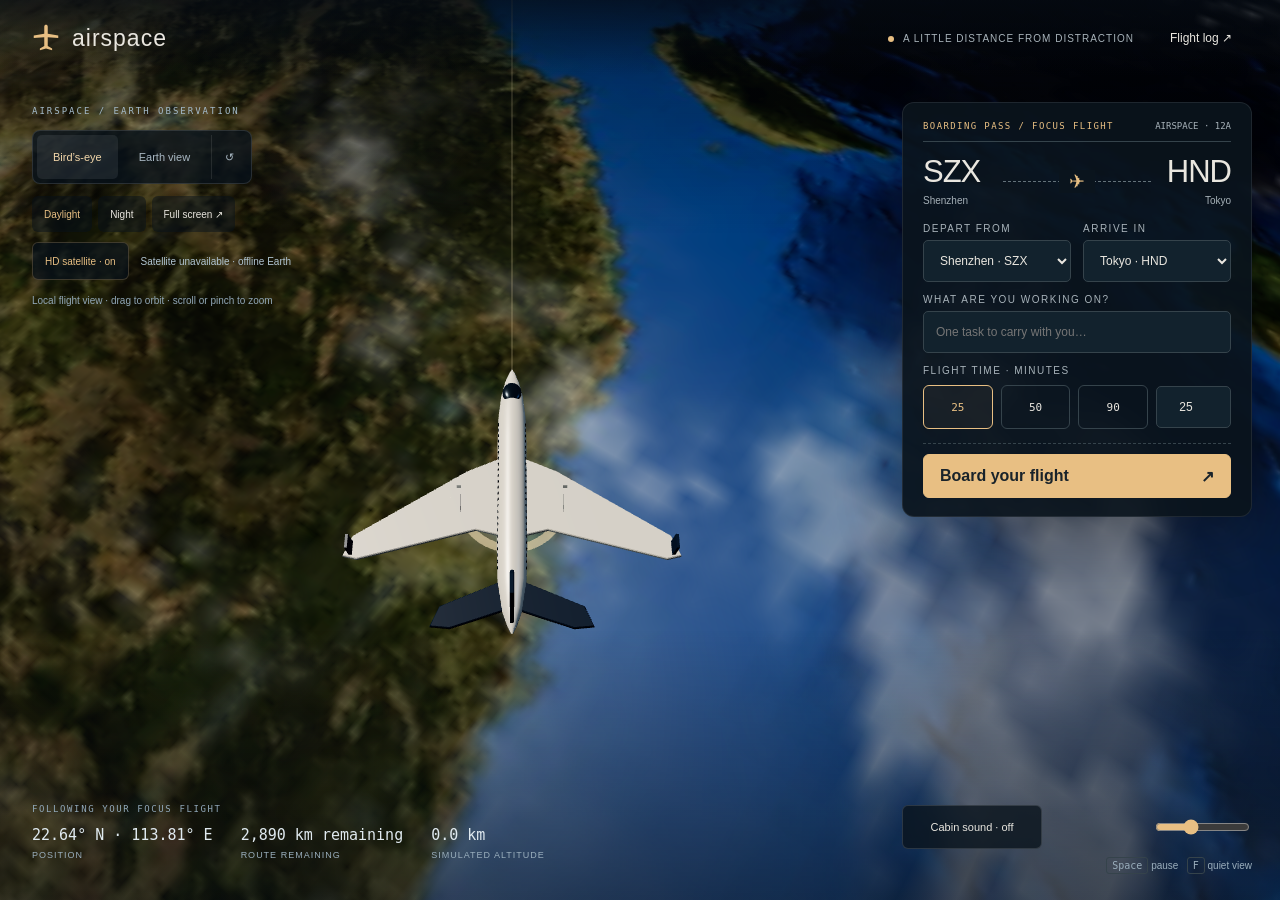
==== commit cd923897: "Stream Sentinel-2 imagery in a local airplane follow view Replace magnified whole-Earth bird-eye sce" ====
--- a/index.html
+++ b/index.html
@@ -10,17 +10,20 @@
 .boarding-footer p{display:none}
 .ticket{padding:18px 20px}.ticket-top{padding-bottom:10px}.route{margin:12px 0 15px}.task-row{margin-top:12px}.ticket label{margin-bottom:6px}.boarding-footer{margin-top:14px;padding-top:10px}
 @media(max-width:680px){.hint{max-width:none;line-height:1.3}#telemetry{top:285px}.world-disclaimer{display:none}.telemetry-item strong{font-size:10px}.telemetry-item small{font-size:8px}.telemetry-values{gap:15px}}
+.satellite-controls{display:flex;align-items:center;gap:12px;pointer-events:auto;margin-top:10px}.satellite-controls button{min-height:38px;font-size:10px;padding:8px 12px;background:#07111bb0}.satellite-controls button[aria-pressed=true]{color:var(--accent);border-color:#b393644d}#satelliteState{font-size:10px;color:#b1c5d2;max-width:190px;line-height:1.5}#satelliteCredit{position:fixed;z-index:4;left:26px;bottom:10px;font-size:10px;line-height:1.5;color:#c3d0da;background:#07111bd9;padding:6px 8px;border-radius:4px;max-width:calc(100vw - 435px)}#satelliteCredit[hidden]{display:none}#satelliteCredit a{color:#c3d0da;text-decoration:none}.satellite-visible #telemetry{bottom:70px}
+@media(max-width:680px){.satellite-controls{margin-top:3px;gap:9px}.satellite-controls button{min-height:44px;font-size:9px}.satellite-controls #satelliteState{font-size:9px;max-width:175px}#satelliteCredit{left:12px;bottom:5px;max-width:calc(100vw - 24px);font-size:9px;line-height:1.35;padding:5px 6px}.satellite-visible .ticket{bottom:121px}.satellite-visible .below{bottom:48px}.satellite-visible #telemetry{display:none;top:274px;bottom:auto}}
 @media(prefers-reduced-motion:reduce){*{transition:none!important}}
 
 </style></head><body>
 <div id="worldStage"><canvas id="worldCanvas" tabindex="0" aria-label="Interactive 3D Earth and airplane. Drag to orbit and scroll to zoom."></canvas><div id="worldError" class="hidden" role="status"></div></div>
-<aside id="worldHud" aria-label="Camera controls"><p class="world-title">AIRSPACE / EARTH OBSERVATION</p><div class="view-switch"><button id="followView" aria-pressed="true">Bird’s-eye</button><button id="globeView" aria-pressed="false">Earth view</button><button id="recenterView" title="Recenter camera" aria-label="Recenter camera">↺</button></div><div class="world-settings"><button id="worldDay" aria-pressed="true">Daylight</button><button id="worldNight" aria-pressed="false">Night</button><button id="fullscreenView" aria-label="Toggle browser fullscreen">Full screen ↗</button></div><p id="worldHint">Drag to orbit · scroll or pinch to zoom</p></aside>
+<aside id="worldHud" aria-label="Camera controls"><p class="world-title">AIRSPACE / EARTH OBSERVATION</p><div class="view-switch"><button id="followView" aria-pressed="true">Bird’s-eye</button><button id="globeView" aria-pressed="false">Earth view</button><button id="recenterView" title="Recenter camera" aria-label="Recenter camera">↺</button></div><div class="world-settings"><button id="worldDay" aria-pressed="true">Daylight</button><button id="worldNight" aria-pressed="false">Night</button><button id="fullscreenView" aria-label="Toggle browser fullscreen">Full screen ↗</button></div><div class="satellite-controls"><button id="satelliteToggle" aria-pressed="true">HD satellite · on</button><span id="satelliteState" role="status">Loading Sentinel-2 imagery…</span></div><p id="worldHint">Drag to orbit · scroll or pinch to zoom</p></aside>
 <aside id="telemetry" aria-label="Simulated flight position"><p class="telemetry-label">FOLLOWING YOUR FOCUS FLIGHT</p><div class="telemetry-values"><div class="telemetry-item"><strong id="worldPosition">—</strong><small>Position</small></div><div class="telemetry-item"><strong id="worldDistance">—</strong><small>Route remaining</small></div><div class="telemetry-item"><strong id="worldAltitude">—</strong><small>Simulated altitude</small></div></div></aside>
+<div id="satelliteCredit" hidden><a href="https://cloudless.eox.at/" target="_blank" rel="noopener">EOxCloudless</a> by <a href="https://eox.at/" target="_blank" rel="noopener">EOX IT Services GmbH</a> (Contains modified Copernicus Sentinel data 2025) · <a href="https://maps.eox.at/" target="_blank" rel="noopener">EOX::Maps</a></div>
 <header><div class="brand"><svg viewBox="0 0 32 32" aria-hidden="true"><path d="M30 13 18 11V3c0-3-4-3-4 0v8L2 13v3l12-1v10l-5 3v2l7-2 7 2v-2l-5-3V15l12 1z"/></svg>airspace</div><div class="header-right"><span class="status" id="headerStatus">A LITTLE DISTANCE FROM DISTRACTION</span><button id="logButton">Flight log ↗</button></div></header>
 <main><section class="intro"><div><div class="eyebrow">Your attention, cleared for takeoff</div><h1 id="headline">Somewhere above the noise.</h1></div><p>A window seat. One task. A little time.</p></section><div class="layout"><section class="window-scene" id="scene" aria-label="Illustrated airplane window with clouds and an aircraft wing"><span class="cabin-label">WINDOW SEAT · 12A</span><div class="scene-controls"><button id="dayButton" aria-pressed="true">Golden hour</button><button id="nightButton" aria-pressed="false">Night flight</button></div><div class="window-shell"><div class="window-inner"><div class="sky"></div><div class="sun"></div><div class="cloud-layer far"></div><div class="cloud-layer"></div><div class="wing"></div><div class="window-shine"></div></div></div><div class="scene-caption"><span id="sceneCaption">MAKE ROOM FOR A CLEARER MIND</span><span>NO CONNECTION REQUIRED</span></div></section>
 <section class="ticket" aria-label="Focus flight controls"><div class="ticket-top"><span class="eyebrow" id="ticketLabel">Boarding pass / focus flight</span><span class="seat">AIRSPACE · 12A</span></div><div class="route"><div class="airport"><strong id="originCode">SZX</strong><small id="originName">Shenzhen</small></div><div class="route-art"><span aria-hidden="true">✈</span></div><div class="airport"><strong id="destinationCode">HND</strong><small id="destinationName">Tokyo</small></div></div>
 <form id="boarding"><div class="form-grid"><div><label for="origin">Depart from</label><select id="origin"></select></div><div><label for="destination">Arrive in</label><select id="destination"></select></div></div><div class="task-row"><label for="task">What are you working on?</label><input id="task" maxlength="100" placeholder="One task to carry with you…" autocomplete="off"></div><div class="task-row"><label for="minutes">Flight time · minutes</label><div class="duration-row"><button type="button" class="selected" data-minutes="25">25</button><button type="button" data-minutes="50">50</button><button type="button" data-minutes="90">90</button><input class="custom" id="minutes" type="number" min="1" max="240" value="25" required aria-label="Custom focus duration in minutes"></div></div><div class="boarding-footer"><button type="submit" class="primary"><span>Board your flight</span><span aria-hidden="true">↗</span></button><p>Flight time is your focus time, not the real route duration.<br>Settle in. Your only destination is the task in front of you.</p></div></form>
-<div id="flight" class="hidden"><div class="timer-wrap"><div class="phase" id="phase">Taking off</div><div class="timer" id="timer" role="timer" aria-label="Time remaining">25:00</div><div class="task-caption" id="taskCaption">Uninterrupted focus</div><div class="progress"><div class="progress-fill" id="progressFill"></div><span class="progress-plane" id="progressPlane" aria-hidden="true">✈</span></div><div class="progress-labels"><span id="departLabel">SZX · DEPARTURE</span><span id="percent">0%</span><span id="arriveLabel">HND · ARRIVAL</span></div><div class="flight-actions"><button class="primary" id="pauseButton">Pause flight</button><button id="endButton">End flight</button><button id="immersiveButton" title="Hide interface (F)" aria-label="Toggle immersive view">⛶</button></div><p class="flight-note" id="flightNote">You’re offline by choice. Stay with one thing.</p></div></div>
+<div id="flight" class="hidden"><div class="timer-wrap"><div class="phase" id="phase">Taking off</div><div class="timer" id="timer" role="timer" aria-label="Time remaining">25:00</div><div class="task-caption" id="taskCaption">Uninterrupted focus</div><div class="progress"><div class="progress-fill" id="progressFill"></div><span class="progress-plane" id="progressPlane" aria-hidden="true">✈</span></div><div class="progress-labels"><span id="departLabel">SZX · DEPARTURE</span><span id="percent">0%</span><span id="arriveLabel">HND · ARRIVAL</span></div><div class="flight-actions"><button class="primary" id="pauseButton">Pause flight</button><button id="endButton">End flight</button><button id="immersiveButton" title="Hide interface (F)" aria-label="Toggle immersive view">⛶</button></div><p class="flight-note" id="flightNote">Your attention is here. Stay with one thing.</p></div></div>
 </section></div><div class="below"><div class="sound"><button id="soundButton" aria-pressed="false">Cabin sound · off</button><label for="volume" class="sr-only">Cabin volume</label><input class="volume" id="volume" type="range" min="0" max="100" value="35"><small>Headphones recommended</small></div><span class="hint"><kbd>Space</kbd> pause &nbsp; <kbd>F</kbd> quiet view</span></div><footer class="footer"><span>NOT EVERY JOURNEY NEEDS TO GO FAR.</span><span>Your flight log stays on this device.</span></footer></main>
 <dialog id="logDialog"><div class="dialog-head"><h2>Your flight log</h2><button id="closeLog" aria-label="Close flight log">×</button></div><p id="logSummary" class="log-summary"></p><div id="logEntries"></div></dialog><dialog id="endDialog"><h2>Return to the gate?</h2><p>Your flight will end early. Only completed flights are added to your log.</p><div class="flight-actions"><button id="keepFlying" class="primary">Keep flying</button><button id="confirmEnd">End flight</button></div></dialog><div class="sr-only" id="announcement" aria-live="polite"></div><div id="toast" class="toast hidden" role="status"></div>
 <script>
@@ -34,7 +37,7 @@
 function route(){const a=airport(state.origin),b=airport(state.destination);$('originCode').textContent=a.code;$('originName').textContent=a.name;$('destinationCode').textContent=b.code;$('destinationName').textContent=b.name;$('departLabel').textContent=a.code+' · DEPARTURE';$('arriveLabel').textContent=b.code+' · ARRIVAL'}
 function format(ms){const secs=Math.ceil(ms/1000);return String(Math.floor(secs/60)).padStart(2,'0')+':'+String(secs%60).padStart(2,'0')}
 function phase(p){return p<.08?'Taking off':p<.87?'At cruising altitude':'Preparing to land'}
-function render(){const active=state.status!=='idle',running=state.status==='running',terminal=['done','ended'].includes(state.status),p=Math.max(0,Math.min(1,1-state.remaining/state.duration));$('boarding').classList.toggle('hidden',active);$('flight').classList.toggle('hidden',!active);document.body.classList.toggle('flying',running);$('scene').classList.toggle('night',state.theme==='night');$('dayButton').setAttribute('aria-pressed',String(state.theme==='day'));$('nightButton').setAttribute('aria-pressed',String(state.theme==='night'));route();$('timer').textContent=state.status==='ended'?'—:—':format(state.remaining);$('phase').textContent=state.status==='paused'?'Flight paused':state.status==='done'?'Welcome to your destination':state.status==='ended'?'Returned to the gate':phase(p);$('taskCaption').textContent=state.task||'Uninterrupted focus';$('progressFill').style.width=p*100+'%';$('progressPlane').style.left=p*100+'%';$('percent').textContent=Math.floor(p*100)+'%';$('pauseButton').textContent=terminal?'Book another flight':state.status==='paused'?'Resume flight':'Pause flight';$('endButton').classList.toggle('hidden',terminal);$('ticketLabel').textContent=active?'Focus flight / '+state.status:'Boarding pass / focus flight';$('headline').textContent=state.status==='done'?'A little further than before.':state.status==='ended'?'Another departure awaits.':'Somewhere above the noise.';$('headerStatus').textContent=running?'FOCUS FLIGHT IN PROGRESS':state.status==='paused'?'YOUR WINDOW SEAT IS WAITING':'A LITTLE DISTANCE FROM DISTRACTION';$('sceneCaption').textContent=running?'NOTHING TO DO BUT THE THING YOU CAME FOR':'MAKE ROOM FOR A CLEARER MIND';$('flightNote').textContent=state.status==='done'?'Flight complete. Stretch, drink some water, enjoy the view.':state.status==='ended'?'No pressure. Return when you’re ready for another journey.':state.status==='paused'?'Take a breath. Your remaining focus time is saved.':'You’re offline by choice. Stay with one thing.';document.title=active&&!terminal?format(state.remaining)+' · Airspace':'Airspace — a little distance from distraction'}
+function render(){const active=state.status!=='idle',running=state.status==='running',terminal=['done','ended'].includes(state.status),p=Math.max(0,Math.min(1,1-state.remaining/state.duration));$('boarding').classList.toggle('hidden',active);$('flight').classList.toggle('hidden',!active);document.body.classList.toggle('flying',running);$('scene').classList.toggle('night',state.theme==='night');$('dayButton').setAttribute('aria-pressed',String(state.theme==='day'));$('nightButton').setAttribute('aria-pressed',String(state.theme==='night'));route();$('timer').textContent=state.status==='ended'?'—:—':format(state.remaining);$('phase').textContent=state.status==='paused'?'Flight paused':state.status==='done'?'Welcome to your destination':state.status==='ended'?'Returned to the gate':phase(p);$('taskCaption').textContent=state.task||'Uninterrupted focus';$('progressFill').style.width=p*100+'%';$('progressPlane').style.left=p*100+'%';$('percent').textContent=Math.floor(p*100)+'%';$('pauseButton').textContent=terminal?'Book another flight':state.status==='paused'?'Resume flight':'Pause flight';$('endButton').classList.toggle('hidden',terminal);$('ticketLabel').textContent=active?'Focus flight / '+state.status:'Boarding pass / focus flight';$('headline').textContent=state.status==='done'?'A little further than before.':state.status==='ended'?'Another departure awaits.':'Somewhere above the noise.';$('headerStatus').textContent=running?'FOCUS FLIGHT IN PROGRESS':state.status==='paused'?'YOUR WINDOW SEAT IS WAITING':'A LITTLE DISTANCE FROM DISTRACTION';$('sceneCaption').textContent=running?'NOTHING TO DO BUT THE THING YOU CAME FOR':'MAKE ROOM FOR A CLEARER MIND';$('flightNote').textContent=state.status==='done'?'Flight complete. Stretch, drink some water, enjoy the view.':state.status==='ended'?'No pressure. Return when you’re ready for another journey.':state.status==='paused'?'Take a breath. Your remaining focus time is saved.':'Your attention is here. Stay with one thing.';document.title=active&&!terminal?format(state.remaining)+' · Airspace':'Airspace — a little distance from distraction'}
 async function wake(){try{if('wakeLock' in navigator&&state.status==='running'){wakeLock=await navigator.wakeLock.request('screen')}}catch(e){}}
 function release(){if(wakeLock){wakeLock.release().catch(()=>{});wakeLock=null}}
 function finish(){if(state.status!=='running')return;state.remaining=0;state.status='done';state.deadline=null;log.unshift({id:Date.now(),origin:state.origin,destination:state.destination,task:state.task,minutes:state.duration/60000,finished:new Date().toISOString()});log=log.slice(0,100);save();release();chime();$('announcement').textContent='Flight complete. You have arrived in '+airport(state.destination).name+'.';render()}
@@ -73,6 +76,96 @@
 })();
 </script>
 <script>(()=>{const $=id=>document.getElementById(id);['Day','Night'].forEach(mode=>{$('world'+mode).addEventListener('click',()=>$(mode.toLowerCase()+'Button').click())});function sync(){$('worldDay').setAttribute('aria-pressed',String(TOOL.state.theme==='day'));$('worldNight').setAttribute('aria-pressed',String(TOOL.state.theme==='night'))}sync();setInterval(sync,300);$('fullscreenView').addEventListener('click',async()=>{try{if(document.fullscreenElement)await document.exitFullscreen();else if(document.documentElement.requestFullscreen)await document.documentElement.requestFullscreen();else throw new Error('Unsupported')}catch(e){document.getElementById('worldHint').textContent='Use your browser’s full-screen command for this view.'}});document.addEventListener('fullscreenchange',()=>{$('fullscreenView').textContent=document.fullscreenElement?'Exit full screen ↙':'Full screen ↗'});})();</script>
+<script>(()=>{'use strict';const rad=Math.PI/180,clamp=(v,a,b)=>Math.max(a,Math.min(b,v));
+function tile(lat,lon,z){const n=2**z,p=clamp(lat,-85.05112878,85.05112878)*rad;return {x:Math.floor((lon+180)/360*n),y:clamp(Math.floor((1-Math.asinh(Math.tan(p))/Math.PI)/2*n),0,n-1),z}}
+function lon(x,z){return x/(2**z)*360-180}
+function lat(y,z){return Math.atan(Math.sinh(Math.PI*(1-2*y/(2**z))))/rad}
+function bounds(x,y,z){return {west:lon(x,z),east:lon(x+1,z),north:lat(y,z),south:lat(y+1,z)}}
+function plan(b,maxZoom=14,maxTiles=64){let z=maxZoom,a,c;for(;z>=2;z--){a=tile(b.north,b.west,z);c=tile(b.south,b.east,z);if((c.x-a.x+1)*(c.y-a.y+1)<=maxTiles)break}const n=2**z,tiles=[];for(let y=a.y;y<=c.y;y++)for(let rawX=a.x;rawX<=c.x;rawX++){const x=((rawX%n)+n)%n;tiles.push({x,y,z,rawX,key:z+'/'+y+'/'+x})}return {zoom:z,tiles}}
+function follow(alt,zoom,hd){return hd?{radius:100+.0125+alt*100/6371,scale:.0025,distance:.075*zoom,near:.0001,ahead:.0033}:{radius:101+alt*.05,scale:.45,distance:16*zoom,near:.1,ahead:.65}}
+function meters(latitude,z){return 40075016.686*Math.cos(latitude*rad)/(2**z*256)}
+function detail(latitude,longitude,z=14){const c=tile(latitude,longitude,z),n=2**z,out=[];for(let dy=-2;dy<=2;dy++)for(let dx=-2;dx<=2;dx++){const y=c.y+dy;if(y<0||y>=n)continue;const rawX=c.x+dx,x=((rawX%n)+n)%n;out.push({x,y,z,rawX,key:z+'/'+y+'/'+x})}return out}
+window.SATELLITE_MATH={tile,lon,lat,bounds,plan,follow,meters,detail};})();
+</script>
+<script>/* Optional online imagery: EOX Sentinel-2 cloudless 2025, non-commercial use. */
+(()=>{'use strict';
+window.createSatelliteLayer=function(T,scene,renderer,onChange){
+ const M=window.SATELLITE_MATH,$=id=>document.getElementById(id),R=100;
+ const SOURCE='https://tiles.maps.eox.at/wmts/1.0.0/s2cloudless-2025_3857/default/g/';
+ const group=new T.Group();group.name='satellite-imagery';scene.add(group);
+ const cache=new Map(),sphere=new T.Sphere(new T.Vector3(),R),ray=new T.Raycaster(),hit=new T.Vector3();
+ let enabled=true,unavailable=false,offline=!navigator.onLine,queue=[],pending=0,totalLoaded=0,failed=0,currentZoom=14,visibleLoaded=0,wanted=new Set(),lastPlan=0,lastRequest=0,pumpTimer=null,lastMode='follow',lastLat=0,lastTheme='day',disposed=false,allowed=true,detailLoaded=0,backgroundZoom=14;
+ try{enabled=localStorage.getItem('airspace-hd-satellite')!=='off'}catch(e){}
+ function inform(){
+  const active=allowed&&enabled&&!offline&&!unavailable&&lastMode==='follow';group.visible=active;
+  visibleLoaded=detailLoaded=0;for(const [key,t] of cache){if(t.mesh){t.mesh.visible=active&&wanted.has(key);if(t.mesh.visible){visibleLoaded++;if(t.z===14)detailLoaded++}}}
+  const hasVisible=visibleLoaded>0;
+  const credit=$('satelliteCredit');if(credit)credit.hidden=!hasVisible;
+  document.body.classList.toggle('satellite-visible',hasVisible);
+  const btn=$('satelliteToggle');if(btn){btn.setAttribute('aria-pressed',String(enabled));btn.textContent=enabled?'HD satellite · on':'HD satellite · off'}
+  const label=$('satelliteState');let text=!enabled?'Offline Earth texture':lastMode==='globe'?'Global Earth view':offline||unavailable?'Satellite unavailable · offline Earth':hasVisible?'Sentinel-2 · '+M.meters(lastLat,detailLoaded?14:backgroundZoom).toFixed(0)+' m / pixel detail'+(pending?' · loading…':''):'Loading Sentinel-2 imagery…';
+  if(label&&label.textContent!==text)label.textContent=text;
+ }
+ function disposeEntry(t){t.status='disposed';if(t.mesh){group.remove(t.mesh);t.mesh.geometry.dispose();t.mesh.material.map.dispose();t.mesh.material.dispose()}if(t.timer)clearTimeout(t.timer)}
+ function trim(){if(cache.size<=160)return;const candidates=[...cache].filter(([k,t])=>!wanted.has(k)&&t.status!=='loading').sort((a,b)=>a[1].used-b[1].used);for(const [k,t] of candidates){if(cache.size<=160)break;disposeEntry(t);cache.delete(k)}}
+ function geometry(t){
+  const segments=8,vertices=[],uv=[],index=[];const n=2**t.z,r=R+.00025+t.z*.00001;
+  for(let j=0;j<=segments;j++)for(let i=0;i<=segments;i++){
+   const lon=M.lon(t.x+i/segments,t.z)*Math.PI/180,lat=M.lat(t.y+j/segments,t.z)*Math.PI/180;
+   vertices.push(r*Math.cos(lat)*Math.cos(lon),r*Math.sin(lat),-r*Math.cos(lat)*Math.sin(lon));uv.push(i/segments,1-j/segments);
+   if(i<segments&&j<segments){const a=j*(segments+1)+i;index.push(a,a+segments+1,a+1,a+1,a+segments+1,a+segments+2)}
+  }
+  const g=new T.BufferGeometry();g.setAttribute('position',new T.Float32BufferAttribute(vertices,3));g.setAttribute('uv',new T.Float32BufferAttribute(uv,2));g.setIndex(index);g.computeBoundingSphere();return g;
+ }
+ function load(t){
+  t.status='loading';pending++;lastRequest=performance.now();const img=new Image();img.crossOrigin='anonymous';let settled=false;
+  function done(ok){if(settled)return;settled=true;clearTimeout(t.timer);pending--;t.status=ok?'ready':'failed';t.used=performance.now();
+   if(ok){const tex=new T.Texture(img);tex.colorSpace=T.SRGBColorSpace;tex.anisotropy=Math.min(8,renderer.capabilities.getMaxAnisotropy());tex.needsUpdate=true;
+    const material=new T.MeshBasicMaterial({map:tex,color:lastTheme==='night'?0x7191b3:0xffffff,side:T.DoubleSide,toneMapped:false});t.mesh=new T.Mesh(geometry(t),material);t.mesh.name='sentinel-'+t.key;t.mesh.renderOrder=t.z;group.add(t.mesh);totalLoaded++;
+   }else{failed++;if(totalLoaded===0&&failed>=6){unavailable=true;queue=[]}}
+   inform();trim();onChange();pump();
+  }
+  img.onload=()=>done(true);img.onerror=()=>done(false);t.timer=setTimeout(()=>{done(false);img.src=''},12000);img.src=SOURCE+t.z+'/'+t.y+'/'+t.x+'.jpg';
+ }
+ function pump(){
+  if(disposed||!enabled||offline||unavailable||lastMode!=='follow'||document.hidden)return;
+  queue=queue.filter(t=>wanted.has(t.key)&&t.status==='queued');
+  if(!queue.length||pending>=4)return;
+  const gap=180-(performance.now()-lastRequest);
+  if(gap>0){if(pumpTimer===null)pumpTimer=setTimeout(()=>{pumpTimer=null;pump()},gap);return}
+  load(queue.shift());if(queue.length)pump();
+ }
+ function footprint(camera,latitude,longitude,aircraft){
+  camera.updateMatrixWorld();const points=[];
+  for(const x of [-1,0,1])for(const y of [-1,0,1]){ray.setFromCamera(new T.Vector2(x,y),camera);if(ray.ray.intersectSphere(sphere,hit)){let lon=Math.atan2(-hit.z,hit.x)*180/Math.PI;lon=longitude+((lon-longitude+540)%360)-180;points.push({lat:Math.asin(hit.y/R)*180/Math.PI,lon})}}
+  if(!points.length)return {west:longitude-.04,east:longitude+.04,north:latitude+.04,south:latitude-.04};
+  const b={west:Math.min(...points.map(p=>p.lon)),east:Math.max(...points.map(p=>p.lon)),north:Math.max(...points.map(p=>p.lat)),south:Math.min(...points.map(p=>p.lat))};
+  const padLon=(b.east-b.west)*.08+.002,padLat=(b.north-b.south)*.08+.002;
+  b.west-=padLon;b.east+=padLon;b.north=Math.min(85,b.north+padLat);b.south=Math.max(-85,b.south-padLat);
+  b.detailLat=latitude;b.detailLon=longitude;if(aircraft){const f=aircraft.position.clone().project(camera);ray.setFromCamera(new T.Vector2(f.x,f.y),camera);if(ray.ray.intersectSphere(sphere,hit)){b.detailLat=Math.asin(hit.y/R)*180/Math.PI;b.detailLon=Math.atan2(-hit.z,hit.x)*180/Math.PI}}return b;
+ }
+ function update({view,camera,lat,lon,state,aircraft,visible=true}){
+  lastMode=view;lastLat=lat;allowed=visible;group.visible=visible&&enabled&&!offline&&!unavailable&&view==='follow';
+  if(state.theme!==lastTheme){lastTheme=state.theme;for(const t of cache.values())if(t.mesh)t.mesh.material.color.set(lastTheme==='night'?0x7191b3:0xffffff)}
+  if(!group.visible){for(const t of cache.values())if(t.mesh)t.mesh.visible=false;inform();group.visible=false;return}
+  const now=performance.now();if(now-lastPlan<250){pump();return}lastPlan=now;
+  const b=footprint(camera,lat,lon,aircraft),plan=M.plan(b,state.status==='running'?13:14,36);backgroundZoom=plan.zoom;
+  const detail=plan.zoom<14?M.detail(b.detailLat??lat,b.detailLon??lon):[];currentZoom=detail.length?14:plan.zoom;
+  const center=M.tile(lat,lon,plan.zoom);plan.tiles.sort((a,b)=>(a.rawX-center.x)**2+(a.y-center.y)**2-((b.rawX-center.x)**2+(b.y-center.y)**2));
+  const near=M.tile(b.detailLat??lat,b.detailLon??lon,14);detail.sort((a,b)=>(a.rawX-near.x)**2+(a.y-near.y)**2-((b.rawX-near.x)**2+(b.y-near.y)**2));
+  const tiles=[...new Map([...detail,...plan.tiles].map(t=>[t.key,t])).values()];wanted=new Set(tiles.map(t=>t.key));
+  for(const t of tiles){let entry=cache.get(t.key);if(!entry){entry={...t,status:'queued',used:now};cache.set(t.key,entry);queue.push(entry)}else entry.used=now}
+  inform();trim();pump();
+ }
+ function retryFailed(){for(const [key,t] of cache)if(t.status==='failed'||t.status==='queued'){t.status='disposed';cache.delete(key)}}
+ function setEnabled(value){enabled=!!value;unavailable=false;failed=0;if(enabled)retryFailed();lastPlan=0;try{localStorage.setItem('airspace-hd-satellite',enabled?'on':'off')}catch(e){}inform();onChange()}
+ const toggle=$('satelliteToggle');if(toggle)toggle.addEventListener('click',()=>setEnabled(!enabled));
+ window.addEventListener('offline',()=>{offline=true;inform();onChange()});window.addEventListener('online',()=>{offline=false;unavailable=false;failed=0;retryFailed();lastPlan=0;inform();onChange()});
+ document.addEventListener('visibilitychange',()=>{if(!document.hidden){lastPlan=0;onChange();pump()}});
+ const api={update,setEnabled,group,get enabled(){return enabled},get localView(){return enabled&&!offline&&!unavailable},get diagnostics(){return {enabled,offline,unavailable,mode:lastMode,zoom:currentZoom,backgroundZoom,detailTiles:detailLoaded,visibleTiles:visibleLoaded,loading:pending,queued:queue.filter(t=>wanted.has(t.key)&&t.status==='queued').length,cacheSize:cache.size,totalLoaded,failed,metersPerPixel:M.meters(lastLat,currentZoom),provider:'EOX Sentinel-2 cloudless 2025',tileUrl:SOURCE}}};
+ window.SATELLITE=api;inform();return api;
+};})();
+</script>
 <script>/* Offline Earth renderer. THREE and flight math are supplied by the bundle. */
 (() => {
   'use strict';
@@ -267,15 +360,17 @@
   function updateTrails(s, progress) {
     contrails.visible = layers.plane && (s.status === 'running' || s.status === 'paused') && progress > .003 && progress < .999;
     if (!contrails.visible) { contrailSamples = 0; return; }
-    const key = routeKey+':'+progress.toFixed(7)+':'+view;
+    const key = routeKey+':'+progress.toFixed(7)+':'+view+':'+(satellite&&satellite.localView);
     contrailSamples = (trailSegments+1)*2;
     if (key === trailKey) return; trailKey = key;
-    const span = Math.min(progress,.075), visualScale = view === 'globe' ? .74 : .45;
+    const local=view==='follow'&&satellite&&satellite.localView;
+    const span = Math.min(progress,local?Math.min(.075,12/Math.max(1,totalDistance)):.075), visualScale = view === 'globe' ? .74 : local?.0025:.45;
     for (let i = 0; i <= trailSegments; i++) {
       const fraction = i/trailSegments, t = progress-span*(1-fraction), f = flightFrame(s,t);
       const math = window.FLIGHT_MATH, height = math ? math.altitude(t) : 11;
-      const center = f.up.clone().multiplyScalar(R+1+height*.05).addScaledVector(f.forward,-visualScale*.95);
-      const width = .02+(1-fraction)*.14;
+      const radius=local?R+.0125+height*R/6371:R+1+height*.05;
+      const center = f.up.clone().multiplyScalar(radius).addScaledVector(f.forward,-visualScale*.95);
+      const width = local?.00005+(1-fraction)*.0006:.02+(1-fraction)*.14;
       for (const mesh of trailMeshes) {
         const pos = mesh.geometry.attributes.position;
         const middle = center.clone().addScaledVector(f.right,mesh.userData.side*visualScale*1.65);
@@ -288,6 +383,7 @@
   }
   let view = 'follow', lastTheme = '', drawn = 0, positionProgress = 0, altitude = 0, lat = 0, lon = 0;
   let lastLabel = 0, lastLabelKey = '', yaw = 0, pitch = 0, zoom = 1;
+  const satellite=window.createSatelliteLayer?window.createSatelliteLayer(T,scene,renderer,()=>draw()):null;
   function text(id, value) { const el = $(id); if (el && el.textContent !== value) el.textContent = value; }
   function updateFlight(now) {
     const s = stateNow(), math = window.FLIGHT_MATH;
@@ -297,8 +393,14 @@
     altitude = Math.max(0,math ? math.altitude(positionProgress) : 11*Math.min(1,positionProgress/.08,(1-positionProgress)/.12));
     const frame = flightFrame(s,positionProgress);
     // Plane size and clearance are intentionally illustrative, not geospatial scale.
-    aircraft.position.copy(frame.up).multiplyScalar(R + 1.0 + altitude*.05);
-    aircraft.quaternion.copy(frame.quaternion); aircraft.scale.setScalar(view === 'globe' ? .74 : .45);
+    const local=view==='follow'&&satellite&&satellite.localView;
+    const follow=window.SATELLITE_MATH?SATELLITE_MATH.follow(altitude,zoom,local):{radius:R+1+altitude*.05,scale:.45,distance:16*zoom,near:.1,ahead:.65};
+    if(local&&stage.clientWidth<=680)follow.distance*=1.55;
+    aircraft.position.copy(frame.up).multiplyScalar(view==='globe'?R+1+altitude*.05:follow.radius);
+    aircraft.quaternion.copy(frame.quaternion); aircraft.scale.setScalar(view === 'globe' ? .74 : follow.scale);
+    const near=view==='follow'?follow.near:.1;if(camera.near!==near){camera.near=near;camera.updateProjectionMatrix()}
+    clouds.visible=layers.clouds&&!!cloudMap&&!local;
+    routeGroup.visible=markers.visible=layers.route&&!local;
     updateTrails(s,positionProgress);
     completedLine.geometry.setDrawRange(0,Math.max(1,Math.floor(positionProgress*240)+1));
     lat = Math.asin(frame.up.y)*180/Math.PI; lon = Math.atan2(-frame.up.z,frame.up.x)*180/Math.PI;
@@ -319,10 +421,10 @@
     const lightDirection = frame.up.clone().multiplyScalar(160).addScaledVector(frame.right,100).addScaledVector(frame.forward,70);
     sun.position.copy(lightDirection);
     if (view === 'follow') {
-      const az = yaw, el = Math.max(.42,Math.min(1.5,1.02+pitch)), d = 16*zoom;
+      const az = yaw, el = Math.max(.42,Math.min(1.5,1.02+pitch)), d = follow.distance;
       const tangent = frame.forward.clone().multiplyScalar(-Math.cos(az)).addScaledVector(frame.right,Math.sin(az));
       camera.position.copy(aircraft.position).addScaledVector(frame.up,Math.sin(el)*d).addScaledVector(tangent,Math.cos(el)*d);
-      camera.up.copy(frame.forward); camera.lookAt(aircraft.position.clone().addScaledVector(frame.forward,.65));
+      camera.up.copy(frame.forward); camera.lookAt(aircraft.position.clone().addScaledVector(frame.forward,follow.ahead));
     } else {
       const center = point(s,.5), north = new T.Vector3(0,1,0).addScaledVector(center,-center.y).normalize();
       if (north.lengthSq() < 1e-9) north.set(1,0,0);
@@ -334,6 +436,7 @@
       const routeDistance = (R+2)*1.12/(Math.max(.04,Math.cos(totalDistance/6371/2))*.86);
       camera.position.copy(orbit).multiplyScalar(Math.max(320,fitDistance,routeDistance)*zoom); camera.up.copy(north); camera.lookAt(0,0,0);
     }
+    if(satellite)satellite.update({view,camera,lat,lon,state:s,aircraft,visible:layers.earth});
     return { s, frame };
   }
   function resize() {
@@ -358,7 +461,7 @@
     if (mode !== 'follow' && mode !== 'globe') return;
     view = mode; yaw = pitch = 0; zoom = 1;
     for (const id of ['followView','globeView']) { const el = $(id); if (el) el.setAttribute('aria-pressed',String(id === view+'View')); }
-    text('worldHint', view === 'follow' ? 'Following your flight · drag to orbit · scroll or pinch to zoom' : 'Route overview · drag to orbit · scroll or pinch to zoom');
+    text('worldHint', view === 'follow' ? 'Local flight view · drag to orbit · scroll or pinch to zoom' : 'Route overview · drag to orbit · scroll or pinch to zoom');
     draw();
   }
   for (const mode of ['follow','globe']) { const el = $(mode+'View'); if (el) el.addEventListener('click',() => setView(mode)); }
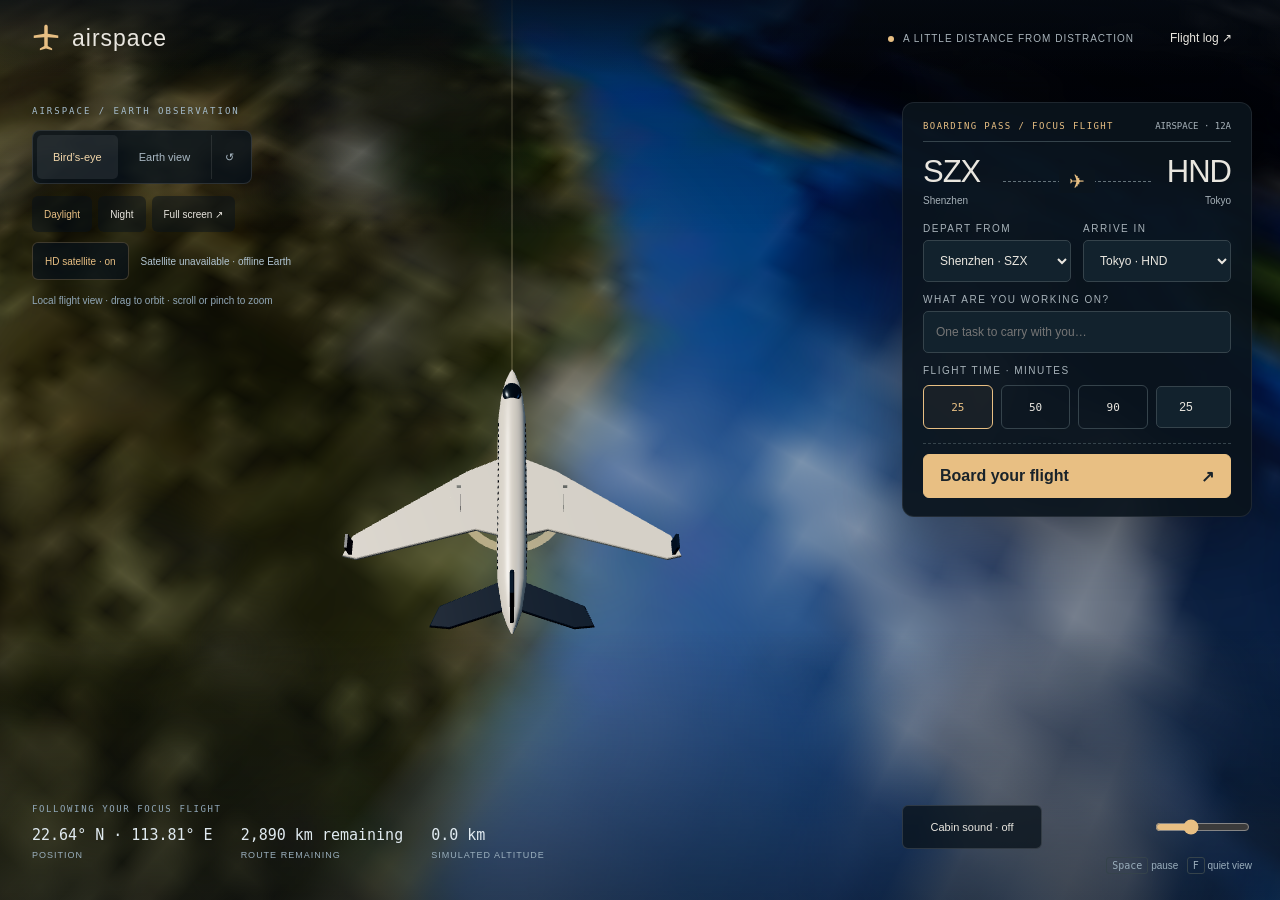
==== commit 79e58edc: "Fix progressive terrain loading and reduce website startup payload Start tile requests on the first " ====
--- a/index.html
+++ b/index.html
@@ -62,7 +62,7 @@
  */
 function(t,e){"object"==typeof exports&&"undefined"!=typeof module?e(exports):"function"==typeof define&&define.amd?define(["exports"],e):e((t="undefined"!=typeof globalThis?globalThis:t||self).THREE={})}(this,(function(t){"use strict";const e="160",n=1,i=2,r=3,s=0,a=1,o=100,l=204,c=205,h=0,u=1,d=2,p=0,m=1,f=2,g=3,_=4,v=5,x=6,y="attached",M="detached",S=300,b=301,T=302,E=303,w=304,A=306,R=1e3,C=1001,L=1002,P=1003,I=1004,U=1005,D=1006,N=1007,O=1008,F=1009,B=1012,z=1013,G=1014,H=1015,V=1016,k=1017,W=1018,X=1020,j=1023,q=1026,Y=1027,Z=1029,J=1031,K=1033,$=33776,Q=33777,tt=33778,et=33779,nt=35840,it=35841,rt=35842,st=35843,at=36196,ot=37492,lt=37496,ct=37808,ht=37809,ut=37810,dt=37811,pt=37812,mt=37813,ft=37814,gt=37815,_t=37816,vt=37817,xt=37818,yt=37819,Mt=37820,St=37821,bt=36492,Tt=36494,Et=36495,wt=36284,At=36285,Rt=36286,Ct=2300,Lt=2301,Pt=2302,It=2400,Ut=2401,Dt=2402,Nt=2500,Ot=2501,Ft=3e3,Bt=3001,zt="",Gt="srgb",Ht="srgb-linear",Vt="display-p3",kt="display-p3-linear",Wt="linear",Xt="srgb",jt="rec709",qt="p3",Yt=7680,Zt=35044,Jt="300 es",Kt=1035,$t=2e3,Qt=2001;class te{addEventListener(t,e){void 0===this._listeners&&(this._listeners={});const n=this._listeners;void 0===n[t]&&(n[t]=[]),-1===n[t].indexOf(e)&&n[t].push(e)}hasEventListener(t,e){if(void 0===this._listeners)return!1;const n=this._listeners;return void 0!==n[t]&&-1!==n[t].indexOf(e)}removeEventListener(t,e){if(void 0===this._listeners)return;const n=this._listeners[t];if(void 0!==n){const t=n.indexOf(e);-1!==t&&n.splice(t,1)}}dispatchEvent(t){if(void 0===this._listeners)return;const e=this._listeners[t.type];if(void 0!==e){t.target=this;const n=e.slice(0);for(let e=0,i=n.length;e<i;e++)n[e].call(this,t);t.target=null}}}const ee=["00","01","02","03","04","05","06","07","08","09","0a","0b","0c","0d","0e","0f","10","11","12","13","14","15","16","17","18","19","1a","1b","1c","1d","1e","1f","20","21","22","23","24","25","26","27","28","29","2a","2b","2c","2d","2e","2f","30","31","32","33","34","35","36","37","38","39","3a","3b","3c","3d","3e","3f","40","41","42","43","44","45","46","47","48","49","4a","4b","4c","4d","4e","4f","50","51","52","53","54","55","56","57","58","59","5a","5b","5c","5d","5e","5f","60","61","62","63","64","65","66","67","68","69","6a","6b","6c","6d","6e","6f","70","71","72","73","74","75","76","77","78","79","7a","7b","7c","7d","7e","7f","80","81","82","83","84","85","86","87","88","89","8a","8b","8c","8d","8e","8f","90","91","92","93","94","95","96","97","98","99","9a","9b","9c","9d","9e","9f","a0","a1","a2","a3","a4","a5","a6","a7","a8","a9","aa","ab","ac","ad","ae","af","b0","b1","b2","b3","b4","b5","b6","b7","b8","b9","ba","bb","bc","bd","be","bf","c0","c1","c2","c3","c4","c5","c6","c7","c8","c9","ca","cb","cc","cd","ce","cf","d0","d1","d2","d3","d4","d5","d6","d7","d8","d9","da","db","dc","dd","de","df","e0","e1","e2","e3","e4","e5","e6","e7","e8","e9","ea","eb","ec","ed","ee","ef","f0","f1","f2","f3","f4","f5","f6","f7","f8","f9","fa","fb","fc","fd","fe","ff"];let ne=1234567;const ie=Math.PI/180,re=180/Math.PI;function se(){const t=4294967295*Math.random()|0,e=4294967295*Math.random()|0,n=4294967295*Math.random()|0,i=4294967295*Math.random()|0;return(ee[255&t]+ee[t>>8&255]+ee[t>>16&255]+ee[t>>24&255]+"-"+ee[255&e]+ee[e>>8&255]+"-"+ee[e>>16&15|64]+ee[e>>24&255]+"-"+ee[63&n|128]+ee[n>>8&255]+"-"+ee[n>>16&255]+ee[n>>24&255]+ee[255&i]+ee[i>>8&255]+ee[i>>16&255]+ee[i>>24&255]).toLowerCase()}function ae(t,e,n){return Math.max(e,Math.min(n,t))}function oe(t,e){return(t%e+e)%e}function le(t,e,n){return(1-n)*t+n*e}function ce(t){return 0==(t&t-1)&&0!==t}function he(t){return Math.pow(2,Math.floor(Math.log(t)/Math.LN2))}function ue(t,e){switch(e.constructor){case Float32Array:return t;case Uint32Array:return t/4294967295;case Uint16Array:return t/65535;case Uint8Array:return t/255;case Int32Array:return Math.max(t/2147483647,-1);case Int16Array:return Math.max(t/32767,-1);case Int8Array:return Math.max(t/127,-1);default:throw new Error("Invalid component type.")}}function de(t,e){switch(e.constructor){case Float32Array:return t;case Uint32Array:return Math.round(4294967295*t);case Uint16Array:return Math.round(65535*t);case Uint8Array:return Math.round(255*t);case Int32Array:return Math.round(2147483647*t);case Int16Array:return Math.round(32767*t);case Int8Array:return Math.round(127*t);default:throw new Error("Invalid component type.")}}const pe={DEG2RAD:ie,RAD2DEG:re,generateUUID:se,clamp:ae,euclideanModulo:oe,mapLinear:function(t,e,n,i,r){return i+(t-e)*(r-i)/(n-e)},inverseLerp:function(t,e,n){return t!==e?(n-t)/(e-t):0},lerp:le,damp:function(t,e,n,i){return le(t,e,1-Math.exp(-n*i))},pingpong:function(t,e=1){return e-Math.abs(oe(t,2*e)-e)},smoothstep:function(t,e,n){return t<=e?0:t>=n?1:(t=(t-e)/(n-e))*t*(3-2*t)},smootherstep:function(t,e,n){return t<=e?0:t>=n?1:(t=(t-e)/(n-e))*t*t*(t*(6*t-15)+10)},randInt:function(t,e){return t+Math.floor(Math.random()*(e-t+1))},randFloat:function(t,e){return t+Math.random()*(e-t)},randFloatSpread:function(t){return t*(.5-Math.random())},seededRandom:function(t){void 0!==t&&(ne=t);let e=ne+=1831565813;return e=Math.imul(e^e>>>15,1|e),e^=e+Math.imul(e^e>>>7,61|e),((e^e>>>14)>>>0)/4294967296},degToRad:function(t){return t*ie},radToDeg:function(t){return t*re},isPowerOfTwo:ce,ceilPowerOfTwo:function(t){return Math.pow(2,Math.ceil(Math.log(t)/Math.LN2))},floorPowerOfTwo:he,setQuaternionFromProperEuler:function(t,e,n,i,r){const s=Math.cos,a=Math.sin,o=s(n/2),l=a(n/2),c=s((e+i)/2),h=a((e+i)/2),u=s((e-i)/2),d=a((e-i)/2),p=s((i-e)/2),m=a((i-e)/2);switch(r){case"XYX":t.set(o*h,l*u,l*d,o*c);break;case"YZY":t.set(l*d,o*h,l*u,o*c);break;case"ZXZ":t.set(l*u,l*d,o*h,o*c);break;case"XZX":t.set(o*h,l*m,l*p,o*c);break;case"YXY":t.set(l*p,o*h,l*m,o*c);break;case"ZYZ":t.set(l*m,l*p,o*h,o*c);break;default:console.warn("THREE.MathUtils: .setQuaternionFromProperEuler() encountered an unknown order: "+r)}},normalize:de,denormalize:ue};class me{constructor(t=0,e=0){me.prototype.isVector2=!0,this.x=t,this.y=e}get width(){return this.x}set width(t){this.x=t}get height(){return this.y}set height(t){this.y=t}set(t,e){return this.x=t,this.y=e,this}setScalar(t){return this.x=t,this.y=t,this}setX(t){return this.x=t,this}setY(t){return this.y=t,this}setComponent(t,e){switch(t){case 0:this.x=e;break;case 1:this.y=e;break;default:throw new Error("index is out of range: "+t)}return this}getComponent(t){switch(t){case 0:return this.x;case 1:return this.y;default:throw new Error("index is out of range: "+t)}}clone(){return new this.constructor(this.x,this.y)}copy(t){return this.x=t.x,this.y=t.y,this}add(t){return this.x+=t.x,this.y+=t.y,this}addScalar(t){return this.x+=t,this.y+=t,this}addVectors(t,e){return this.x=t.x+e.x,this.y=t.y+e.y,this}addScaledVector(t,e){return this.x+=t.x*e,this.y+=t.y*e,this}sub(t){return this.x-=t.x,this.y-=t.y,this}subScalar(t){return this.x-=t,this.y-=t,this}subVectors(t,e){return this.x=t.x-e.x,this.y=t.y-e.y,this}multiply(t){return this.x*=t.x,this.y*=t.y,this}multiplyScalar(t){return this.x*=t,this.y*=t,this}divide(t){return this.x/=t.x,this.y/=t.y,this}divideScalar(t){return this.multiplyScalar(1/t)}applyMatrix3(t){const e=this.x,n=this.y,i=t.elements;return this.x=i[0]*e+i[3]*n+i[6],this.y=i[1]*e+i[4]*n+i[7],this}min(t){return this.x=Math.min(this.x,t.x),this.y=Math.min(this.y,t.y),this}max(t){return this.x=Math.max(this.x,t.x),this.y=Math.max(this.y,t.y),this}clamp(t,e){return this.x=Math.max(t.x,Math.min(e.x,this.x)),this.y=Math.max(t.y,Math.min(e.y,this.y)),this}clampScalar(t,e){return this.x=Math.max(t,Math.min(e,this.x)),this.y=Math.max(t,Math.min(e,this.y)),this}clampLength(t,e){const n=this.length();return this.divideScalar(n||1).multiplyScalar(Math.max(t,Math.min(e,n)))}floor(){return this.x=Math.floor(this.x),this.y=Math.floor(this.y),this}ceil(){return this.x=Math.ceil(this.x),this.y=Math.ceil(this.y),this}round(){return this.x=Math.round(this.x),this.y=Math.round(this.y),this}roundToZero(){return this.x=Math.trunc(this.x),this.y=Math.trunc(this.y),this}negate(){return this.x=-this.x,this.y=-this.y,this}dot(t){return this.x*t.x+this.y*t.y}cross(t){return this.x*t.y-this.y*t.x}lengthSq(){return this.x*this.x+this.y*this.y}length(){return Math.sqrt(this.x*this.x+this.y*this.y)}manhattanLength(){return Math.abs(this.x)+Math.abs(this.y)}normalize(){return this.divideScalar(this.length()||1)}angle(){return Math.atan2(-this.y,-this.x)+Math.PI}angleTo(t){const e=Math.sqrt(this.lengthSq()*t.lengthSq());if(0===e)return Math.PI/2;const n=this.dot(t)/e;return Math.acos(ae(n,-1,1))}distanceTo(t){return Math.sqrt(this.distanceToSquared(t))}distanceToSquared(t){const e=this.x-t.x,n=this.y-t.y;return e*e+n*n}manhattanDistanceTo(t){return Math.abs(this.x-t.x)+Math.abs(this.y-t.y)}setLength(t){return this.normalize().multiplyScalar(t)}lerp(t,e){return this.x+=(t.x-this.x)*e,this.y+=(t.y-this.y)*e,this}lerpVectors(t,e,n){return this.x=t.x+(e.x-t.x)*n,this.y=t.y+(e.y-t.y)*n,this}equals(t){return t.x===this.x&&t.y===this.y}fromArray(t,e=0){return this.x=t[e],this.y=t[e+1],this}toArray(t=[],e=0){return t[e]=this.x,t[e+1]=this.y,t}fromBufferAttribute(t,e){return this.x=t.getX(e),this.y=t.getY(e),this}rotateAround(t,e){const n=Math.cos(e),i=Math.sin(e),r=this.x-t.x,s=this.y-t.y;return this.x=r*n-s*i+t.x,this.y=r*i+s*n+t.y,this}random(){return this.x=Math.random(),this.y=Math.random(),this}*[Symbol.iterator](){yield this.x,yield this.y}}class fe{constructor(t,e,n,i,r,s,a,o,l){fe.prototype.isMatrix3=!0,this.elements=[1,0,0,0,1,0,0,0,1],void 0!==t&&this.set(t,e,n,i,r,s,a,o,l)}set(t,e,n,i,r,s,a,o,l){const c=this.elements;return c[0]=t,c[1]=i,c[2]=a,c[3]=e,c[4]=r,c[5]=o,c[6]=n,c[7]=s,c[8]=l,this}identity(){return this.set(1,0,0,0,1,0,0,0,1),this}copy(t){const e=this.elements,n=t.elements;return e[0]=n[0],e[1]=n[1],e[2]=n[2],e[3]=n[3],e[4]=n[4],e[5]=n[5],e[6]=n[6],e[7]=n[7],e[8]=n[8],this}extractBasis(t,e,n){return t.setFromMatrix3Column(this,0),e.setFromMatrix3Column(this,1),n.setFromMatrix3Column(this,2),this}setFromMatrix4(t){const e=t.elements;return this.set(e[0],e[4],e[8],e[1],e[5],e[9],e[2],e[6],e[10]),this}multiply(t){return this.multiplyMatrices(this,t)}premultiply(t){return this.multiplyMatrices(t,this)}multiplyMatrices(t,e){const n=t.elements,i=e.elements,r=this.elements,s=n[0],a=n[3],o=n[6],l=n[1],c=n[4],h=n[7],u=n[2],d=n[5],p=n[8],m=i[0],f=i[3],g=i[6],_=i[1],v=i[4],x=i[7],y=i[2],M=i[5],S=i[8];return r[0]=s*m+a*_+o*y,r[3]=s*f+a*v+o*M,r[6]=s*g+a*x+o*S,r[1]=l*m+c*_+h*y,r[4]=l*f+c*v+h*M,r[7]=l*g+c*x+h*S,r[2]=u*m+d*_+p*y,r[5]=u*f+d*v+p*M,r[8]=u*g+d*x+p*S,this}multiplyScalar(t){const e=this.elements;return e[0]*=t,e[3]*=t,e[6]*=t,e[1]*=t,e[4]*=t,e[7]*=t,e[2]*=t,e[5]*=t,e[8]*=t,this}determinant(){const t=this.elements,e=t[0],n=t[1],i=t[2],r=t[3],s=t[4],a=t[5],o=t[6],l=t[7],c=t[8];return e*s*c-e*a*l-n*r*c+n*a*o+i*r*l-i*s*o}invert(){const t=this.elements,e=t[0],n=t[1],i=t[2],r=t[3],s=t[4],a=t[5],o=t[6],l=t[7],c=t[8],h=c*s-a*l,u=a*o-c*r,d=l*r-s*o,p=e*h+n*u+i*d;if(0===p)return this.set(0,0,0,0,0,0,0,0,0);const m=1/p;return t[0]=h*m,t[1]=(i*l-c*n)*m,t[2]=(a*n-i*s)*m,t[3]=u*m,t[4]=(c*e-i*o)*m,t[5]=(i*r-a*e)*m,t[6]=d*m,t[7]=(n*o-l*e)*m,t[8]=(s*e-n*r)*m,this}transpose(){let t;const e=this.elements;return t=e[1],e[1]=e[3],e[3]=t,t=e[2],e[2]=e[6],e[6]=t,t=e[5],e[5]=e[7],e[7]=t,this}getNormalMatrix(t){return this.setFromMatrix4(t).invert().transpose()}transposeIntoArray(t){const e=this.elements;return t[0]=e[0],t[1]=e[3],t[2]=e[6],t[3]=e[1],t[4]=e[4],t[5]=e[7],t[6]=e[2],t[7]=e[5],t[8]=e[8],this}setUvTransform(t,e,n,i,r,s,a){const o=Math.cos(r),l=Math.sin(r);return this.set(n*o,n*l,-n*(o*s+l*a)+s+t,-i*l,i*o,-i*(-l*s+o*a)+a+e,0,0,1),this}scale(t,e){return this.premultiply(ge.makeScale(t,e)),this}rotate(t){return this.premultiply(ge.makeRotation(-t)),this}translate(t,e){return this.premultiply(ge.makeTranslation(t,e)),this}makeTranslation(t,e){return t.isVector2?this.set(1,0,t.x,0,1,t.y,0,0,1):this.set(1,0,t,0,1,e,0,0,1),this}makeRotation(t){const e=Math.cos(t),n=Math.sin(t);return this.set(e,-n,0,n,e,0,0,0,1),this}makeScale(t,e){return this.set(t,0,0,0,e,0,0,0,1),this}equals(t){const e=this.elements,n=t.elements;for(let t=0;t<9;t++)if(e[t]!==n[t])return!1;return!0}fromArray(t,e=0){for(let n=0;n<9;n++)this.elements[n]=t[n+e];return this}toArray(t=[],e=0){const n=this.elements;return t[e]=n[0],t[e+1]=n[1],t[e+2]=n[2],t[e+3]=n[3],t[e+4]=n[4],t[e+5]=n[5],t[e+6]=n[6],t[e+7]=n[7],t[e+8]=n[8],t}clone(){return(new this.constructor).fromArray(this.elements)}}const ge=new fe;function _e(t){for(let e=t.length-1;e>=0;--e)if(t[e]>=65535)return!0;return!1}const ve={Int8Array:Int8Array,Uint8Array:Uint8Array,Uint8ClampedArray:Uint8ClampedArray,Int16Array:Int16Array,Uint16Array:Uint16Array,Int32Array:Int32Array,Uint32Array:Uint32Array,Float32Array:Float32Array,Float64Array:Float64Array};function xe(t,e){return new ve[t](e)}function ye(t){return document.createElementNS("http://www.w3.org/1999/xhtml",t)}function Me(){const t=ye("canvas");return t.style.display="block",t}const Se={};function be(t){t in Se||(Se[t]=!0,console.warn(t))}const Te=(new fe).set(.8224621,.177538,0,.0331941,.9668058,0,.0170827,.0723974,.9105199),Ee=(new fe).set(1.2249401,-.2249404,0,-.0420569,1.0420571,0,-.0196376,-.0786361,1.0982735),we={[Ht]:{transfer:Wt,primaries:jt,toReference:t=>t,fromReference:t=>t},[Gt]:{transfer:Xt,primaries:jt,toReference:t=>t.convertSRGBToLinear(),fromReference:t=>t.convertLinearToSRGB()},[kt]:{transfer:Wt,primaries:qt,toReference:t=>t.applyMatrix3(Ee),fromReference:t=>t.applyMatrix3(Te)},[Vt]:{transfer:Xt,primaries:qt,toReference:t=>t.convertSRGBToLinear().applyMatrix3(Ee),fromReference:t=>t.applyMatrix3(Te).convertLinearToSRGB()}},Ae=new Set([Ht,kt]),Re={enabled:!0,_workingColorSpace:Ht,get workingColorSpace(){return this._workingColorSpace},set workingColorSpace(t){if(!Ae.has(t))throw new Error(`Unsupported working color space, "${t}".`);this._workingColorSpace=t},convert:function(t,e,n){if(!1===this.enabled||e===n||!e||!n)return t;const i=we[e].toReference;return(0,we[n].fromReference)(i(t))},fromWorkingColorSpace:function(t,e){return this.convert(t,this._workingColorSpace,e)},toWorkingColorSpace:function(t,e){return this.convert(t,e,this._workingColorSpace)},getPrimaries:function(t){return we[t].primaries},getTransfer:function(t){return t===zt?Wt:we[t].transfer}};function Ce(t){return t<.04045?.0773993808*t:Math.pow(.9478672986*t+.0521327014,2.4)}function Le(t){return t<.0031308?12.92*t:1.055*Math.pow(t,.41666)-.055}let Pe;class Ie{static getDataURL(t){if(/^data:/i.test(t.src))return t.src;if("undefined"==typeof HTMLCanvasElement)return t.src;let e;if(t instanceof HTMLCanvasElement)e=t;else{void 0===Pe&&(Pe=ye("canvas")),Pe.width=t.width,Pe.height=t.height;const n=Pe.getContext("2d");t instanceof ImageData?n.putImageData(t,0,0):n.drawImage(t,0,0,t.width,t.height),e=Pe}return e.width>2048||e.height>2048?(console.warn("THREE.ImageUtils.getDataURL: Image converted to jpg for performance reasons",t),e.toDataURL("image/jpeg",.6)):e.toDataURL("image/png")}static sRGBToLinear(t){if("undefined"!=typeof HTMLImageElement&&t instanceof HTMLImageElement||"undefined"!=typeof HTMLCanvasElement&&t instanceof HTMLCanvasElement||"undefined"!=typeof ImageBitmap&&t instanceof ImageBitmap){const e=ye("canvas");e.width=t.width,e.height=t.height;const n=e.getContext("2d");n.drawImage(t,0,0,t.width,t.height);const i=n.getImageData(0,0,t.width,t.height),r=i.data;for(let t=0;t<r.length;t++)r[t]=255*Ce(r[t]/255);return n.putImageData(i,0,0),e}if(t.data){const e=t.data.slice(0);for(let t=0;t<e.length;t++)e instanceof Uint8Array||e instanceof Uint8ClampedArray?e[t]=Math.floor(255*Ce(e[t]/255)):e[t]=Ce(e[t]);return{data:e,width:t.width,height:t.height}}return console.warn("THREE.ImageUtils.sRGBToLinear(): Unsupported image type. No color space conversion applied."),t}}let Ue=0;class De{constructor(t=null){this.isSource=!0,Object.defineProperty(this,"id",{value:Ue++}),this.uuid=se(),this.data=t,this.version=0}set needsUpdate(t){!0===t&&this.version++}toJSON(t){const e=void 0===t||"string"==typeof t;if(!e&&void 0!==t.images[this.uuid])return t.images[this.uuid];const n={uuid:this.uuid,url:""},i=this.data;if(null!==i){let t;if(Array.isArray(i)){t=[];for(let e=0,n=i.length;e<n;e++)i[e].isDataTexture?t.push(Ne(i[e].image)):t.push(Ne(i[e]))}else t=Ne(i);n.url=t}return e||(t.images[this.uuid]=n),n}}function Ne(t){return"undefined"!=typeof HTMLImageElement&&t instanceof HTMLImageElement||"undefined"!=typeof HTMLCanvasElement&&t instanceof HTMLCanvasElement||"undefined"!=typeof ImageBitmap&&t instanceof ImageBitmap?Ie.getDataURL(t):t.data?{data:Array.from(t.data),width:t.width,height:t.height,type:t.data.constructor.name}:(console.warn("THREE.Texture: Unable to serialize Texture."),{})}let Oe=0;class Fe extends te{constructor(t=Fe.DEFAULT_IMAGE,e=Fe.DEFAULT_MAPPING,n=1001,i=1001,r=1006,s=1008,a=1023,o=1009,l=Fe.DEFAULT_ANISOTROPY,c=""){super(),this.isTexture=!0,Object.defineProperty(this,"id",{value:Oe++}),this.uuid=se(),this.name="",this.source=new De(t),this.mipmaps=[],this.mapping=e,this.channel=0,this.wrapS=n,this.wrapT=i,this.magFilter=r,this.minFilter=s,this.anisotropy=l,this.format=a,this.internalFormat=null,this.type=o,this.offset=new me(0,0),this.repeat=new me(1,1),this.center=new me(0,0),this.rotation=0,this.matrixAutoUpdate=!0,this.matrix=new fe,this.generateMipmaps=!0,this.premultiplyAlpha=!1,this.flipY=!0,this.unpackAlignment=4,"string"==typeof c?this.colorSpace=c:(be("THREE.Texture: Property .encoding has been replaced by .colorSpace."),this.colorSpace=c===Bt?Gt:zt),this.userData={},this.version=0,this.onUpdate=null,this.isRenderTargetTexture=!1,this.needsPMREMUpdate=!1}get image(){return this.source.data}set image(t=null){this.source.data=t}updateMatrix(){this.matrix.setUvTransform(this.offset.x,this.offset.y,this.repeat.x,this.repeat.y,this.rotation,this.center.x,this.center.y)}clone(){return(new this.constructor).copy(this)}copy(t){return this.name=t.name,this.source=t.source,this.mipmaps=t.mipmaps.slice(0),this.mapping=t.mapping,this.channel=t.channel,this.wrapS=t.wrapS,this.wrapT=t.wrapT,this.magFilter=t.magFilter,this.minFilter=t.minFilter,this.anisotropy=t.anisotropy,this.format=t.format,this.internalFormat=t.internalFormat,this.type=t.type,this.offset.copy(t.offset),this.repeat.copy(t.repeat),this.center.copy(t.center),this.rotation=t.rotation,this.matrixAutoUpdate=t.matrixAutoUpdate,this.matrix.copy(t.matrix),this.generateMipmaps=t.generateMipmaps,this.premultiplyAlpha=t.premultiplyAlpha,this.flipY=t.flipY,this.unpackAlignment=t.unpackAlignment,this.colorSpace=t.colorSpace,this.userData=JSON.parse(JSON.stringify(t.userData)),this.needsUpdate=!0,this}toJSON(t){const e=void 0===t||"string"==typeof t;if(!e&&void 0!==t.textures[this.uuid])return t.textures[this.uuid];const n={metadata:{version:4.6,type:"Texture",generator:"Texture.toJSON"},uuid:this.uuid,name:this.name,image:this.source.toJSON(t).uuid,mapping:this.mapping,channel:this.channel,repeat:[this.repeat.x,this.repeat.y],offset:[this.offset.x,this.offset.y],center:[this.center.x,this.center.y],rotation:this.rotation,wrap:[this.wrapS,this.wrapT],format:this.format,internalFormat:this.internalFormat,type:this.type,colorSpace:this.colorSpace,minFilter:this.minFilter,magFilter:this.magFilter,anisotropy:this.anisotropy,flipY:this.flipY,generateMipmaps:this.generateMipmaps,premultiplyAlpha:this.premultiplyAlpha,unpackAlignment:this.unpackAlignment};return Object.keys(this.userData).length>0&&(n.userData=this.userData),e||(t.textures[this.uuid]=n),n}dispose(){this.dispatchEvent({type:"dispose"})}transformUv(t){if(this.mapping!==S)return t;if(t.applyMatrix3(this.matrix),t.x<0||t.x>1)switch(this.wrapS){case R:t.x=t.x-Math.floor(t.x);break;case C:t.x=t.x<0?0:1;break;case L:1===Math.abs(Math.floor(t.x)%2)?t.x=Math.ceil(t.x)-t.x:t.x=t.x-Math.floor(t.x)}if(t.y<0||t.y>1)switch(this.wrapT){case R:t.y=t.y-Math.floor(t.y);break;case C:t.y=t.y<0?0:1;break;case L:1===Math.abs(Math.floor(t.y)%2)?t.y=Math.ceil(t.y)-t.y:t.y=t.y-Math.floor(t.y)}return this.flipY&&(t.y=1-t.y),t}set needsUpdate(t){!0===t&&(this.version++,this.source.needsUpdate=!0)}get encoding(){return be("THREE.Texture: Property .encoding has been replaced by .colorSpace."),this.colorSpace===Gt?Bt:Ft}set encoding(t){be("THREE.Texture: Property .encoding has been replaced by .colorSpace."),this.colorSpace=t===Bt?Gt:zt}}Fe.DEFAULT_IMAGE=null,Fe.DEFAULT_MAPPING=S,Fe.DEFAULT_ANISOTROPY=1;class Be{constructor(t=0,e=0,n=0,i=1){Be.prototype.isVector4=!0,this.x=t,this.y=e,this.z=n,this.w=i}get width(){return this.z}set width(t){this.z=t}get height(){return this.w}set height(t){this.w=t}set(t,e,n,i){return this.x=t,this.y=e,this.z=n,this.w=i,this}setScalar(t){return this.x=t,this.y=t,this.z=t,this.w=t,this}setX(t){return this.x=t,this}setY(t){return this.y=t,this}setZ(t){return this.z=t,this}setW(t){return this.w=t,this}setComponent(t,e){switch(t){case 0:this.x=e;break;case 1:this.y=e;break;case 2:this.z=e;break;case 3:this.w=e;break;default:throw new Error("index is out of range: "+t)}return this}getComponent(t){switch(t){case 0:return this.x;case 1:return this.y;case 2:return this.z;case 3:return this.w;default:throw new Error("index is out of range: "+t)}}clone(){return new this.constructor(this.x,this.y,this.z,this.w)}copy(t){return this.x=t.x,this.y=t.y,this.z=t.z,this.w=void 0!==t.w?t.w:1,this}add(t){return this.x+=t.x,this.y+=t.y,this.z+=t.z,this.w+=t.w,this}addScalar(t){return this.x+=t,this.y+=t,this.z+=t,this.w+=t,this}addVectors(t,e){return this.x=t.x+e.x,this.y=t.y+e.y,this.z=t.z+e.z,this.w=t.w+e.w,this}addScaledVector(t,e){return this.x+=t.x*e,this.y+=t.y*e,this.z+=t.z*e,this.w+=t.w*e,this}sub(t){return this.x-=t.x,this.y-=t.y,this.z-=t.z,this.w-=t.w,this}subScalar(t){return this.x-=t,this.y-=t,this.z-=t,this.w-=t,this}subVectors(t,e){return this.x=t.x-e.x,this.y=t.y-e.y,this.z=t.z-e.z,this.w=t.w-e.w,this}multiply(t){return this.x*=t.x,this.y*=t.y,this.z*=t.z,this.w*=t.w,this}multiplyScalar(t){return this.x*=t,this.y*=t,this.z*=t,this.w*=t,this}applyMatrix4(t){const e=this.x,n=this.y,i=this.z,r=this.w,s=t.elements;return this.x=s[0]*e+s[4]*n+s[8]*i+s[12]*r,this.y=s[1]*e+s[5]*n+s[9]*i+s[13]*r,this.z=s[2]*e+s[6]*n+s[10]*i+s[14]*r,this.w=s[3]*e+s[7]*n+s[11]*i+s[15]*r,this}divideScalar(t){return this.multiplyScalar(1/t)}setAxisAngleFromQuaternion(t){this.w=2*Math.acos(t.w);const e=Math.sqrt(1-t.w*t.w);return e<1e-4?(this.x=1,this.y=0,this.z=0):(this.x=t.x/e,this.y=t.y/e,this.z=t.z/e),this}setAxisAngleFromRotationMatrix(t){let e,n,i,r;const s=.01,a=.1,o=t.elements,l=o[0],c=o[4],h=o[8],u=o[1],d=o[5],p=o[9],m=o[2],f=o[6],g=o[10];if(Math.abs(c-u)<s&&Math.abs(h-m)<s&&Math.abs(p-f)<s){if(Math.abs(c+u)<a&&Math.abs(h+m)<a&&Math.abs(p+f)<a&&Math.abs(l+d+g-3)<a)return this.set(1,0,0,0),this;e=Math.PI;const t=(l+1)/2,o=(d+1)/2,_=(g+1)/2,v=(c+u)/4,x=(h+m)/4,y=(p+f)/4;return t>o&&t>_?t<s?(n=0,i=.707106781,r=.707106781):(n=Math.sqrt(t),i=v/n,r=x/n):o>_?o<s?(n=.707106781,i=0,r=.707106781):(i=Math.sqrt(o),n=v/i,r=y/i):_<s?(n=.707106781,i=.707106781,r=0):(r=Math.sqrt(_),n=x/r,i=y/r),this.set(n,i,r,e),this}let _=Math.sqrt((f-p)*(f-p)+(h-m)*(h-m)+(u-c)*(u-c));return Math.abs(_)<.001&&(_=1),this.x=(f-p)/_,this.y=(h-m)/_,this.z=(u-c)/_,this.w=Math.acos((l+d+g-1)/2),this}min(t){return this.x=Math.min(this.x,t.x),this.y=Math.min(this.y,t.y),this.z=Math.min(this.z,t.z),this.w=Math.min(this.w,t.w),this}max(t){return this.x=Math.max(this.x,t.x),this.y=Math.max(this.y,t.y),this.z=Math.max(this.z,t.z),this.w=Math.max(this.w,t.w),this}clamp(t,e){return this.x=Math.max(t.x,Math.min(e.x,this.x)),this.y=Math.max(t.y,Math.min(e.y,this.y)),this.z=Math.max(t.z,Math.min(e.z,this.z)),this.w=Math.max(t.w,Math.min(e.w,this.w)),this}clampScalar(t,e){return this.x=Math.max(t,Math.min(e,this.x)),this.y=Math.max(t,Math.min(e,this.y)),this.z=Math.max(t,Math.min(e,this.z)),this.w=Math.max(t,Math.min(e,this.w)),this}clampLength(t,e){const n=this.length();return this.divideScalar(n||1).multiplyScalar(Math.max(t,Math.min(e,n)))}floor(){return this.x=Math.floor(this.x),this.y=Math.floor(this.y),this.z=Math.floor(this.z),this.w=Math.floor(this.w),this}ceil(){return this.x=Math.ceil(this.x),this.y=Math.ceil(this.y),this.z=Math.ceil(this.z),this.w=Math.ceil(this.w),this}round(){return this.x=Math.round(this.x),this.y=Math.round(this.y),this.z=Math.round(this.z),this.w=Math.round(this.w),this}roundToZero(){return this.x=Math.trunc(this.x),this.y=Math.trunc(this.y),this.z=Math.trunc(this.z),this.w=Math.trunc(this.w),this}negate(){return this.x=-this.x,this.y=-this.y,this.z=-this.z,this.w=-this.w,this}dot(t){return this.x*t.x+this.y*t.y+this.z*t.z+this.w*t.w}lengthSq(){return this.x*this.x+this.y*this.y+this.z*this.z+this.w*this.w}length(){return Math.sqrt(this.x*this.x+this.y*this.y+this.z*this.z+this.w*this.w)}manhattanLength(){return Math.abs(this.x)+Math.abs(this.y)+Math.abs(this.z)+Math.abs(this.w)}normalize(){return this.divideScalar(this.length()||1)}setLength(t){return this.normalize().multiplyScalar(t)}lerp(t,e){return this.x+=(t.x-this.x)*e,this.y+=(t.y-this.y)*e,this.z+=(t.z-this.z)*e,this.w+=(t.w-this.w)*e,this}lerpVectors(t,e,n){return this.x=t.x+(e.x-t.x)*n,this.y=t.y+(e.y-t.y)*n,this.z=t.z+(e.z-t.z)*n,this.w=t.w+(e.w-t.w)*n,this}equals(t){return t.x===this.x&&t.y===this.y&&t.z===this.z&&t.w===this.w}fromArray(t,e=0){return this.x=t[e],this.y=t[e+1],this.z=t[e+2],this.w=t[e+3],this}toArray(t=[],e=0){return t[e]=this.x,t[e+1]=this.y,t[e+2]=this.z,t[e+3]=this.w,t}fromBufferAttribute(t,e){return this.x=t.getX(e),this.y=t.getY(e),this.z=t.getZ(e),this.w=t.getW(e),this}random(){return this.x=Math.random(),this.y=Math.random(),this.z=Math.random(),this.w=Math.random(),this}*[Symbol.iterator](){yield this.x,yield this.y,yield this.z,yield this.w}}class ze extends te{constructor(t=1,e=1,n={}){super(),this.isRenderTarget=!0,this.width=t,this.height=e,this.depth=1,this.scissor=new Be(0,0,t,e),this.scissorTest=!1,this.viewport=new Be(0,0,t,e);const i={width:t,height:e,depth:1};void 0!==n.encoding&&(be("THREE.WebGLRenderTarget: option.encoding has been replaced by option.colorSpace."),n.colorSpace=n.encoding===Bt?Gt:zt),n=Object.assign({generateMipmaps:!1,internalFormat:null,minFilter:D,depthBuffer:!0,stencilBuffer:!1,depthTexture:null,samples:0},n),this.texture=new Fe(i,n.mapping,n.wrapS,n.wrapT,n.magFilter,n.minFilter,n.format,n.type,n.anisotropy,n.colorSpace),this.texture.isRenderTargetTexture=!0,this.texture.flipY=!1,this.texture.generateMipmaps=n.generateMipmaps,this.texture.internalFormat=n.internalFormat,this.depthBuffer=n.depthBuffer,this.stencilBuffer=n.stencilBuffer,this.depthTexture=n.depthTexture,this.samples=n.samples}setSize(t,e,n=1){this.width===t&&this.height===e&&this.depth===n||(this.width=t,this.height=e,this.depth=n,this.texture.image.width=t,this.texture.image.height=e,this.texture.image.depth=n,this.dispose()),this.viewport.set(0,0,t,e),this.scissor.set(0,0,t,e)}clone(){return(new this.constructor).copy(this)}copy(t){this.width=t.width,this.height=t.height,this.depth=t.depth,this.scissor.copy(t.scissor),this.scissorTest=t.scissorTest,this.viewport.copy(t.viewport),this.texture=t.texture.clone(),this.texture.isRenderTargetTexture=!0;const e=Object.assign({},t.texture.image);return this.texture.source=new De(e),this.depthBuffer=t.depthBuffer,this.stencilBuffer=t.stencilBuffer,null!==t.depthTexture&&(this.depthTexture=t.depthTexture.clone()),this.samples=t.samples,this}dispose(){this.dispatchEvent({type:"dispose"})}}class Ge extends ze{constructor(t=1,e=1,n={}){super(t,e,n),this.isWebGLRenderTarget=!0}}class He extends Fe{constructor(t=null,e=1,n=1,i=1){super(null),this.isDataArrayTexture=!0,this.image={data:t,width:e,height:n,depth:i},this.magFilter=P,this.minFilter=P,this.wrapR=C,this.generateMipmaps=!1,this.flipY=!1,this.unpackAlignment=1}}class Ve extends Fe{constructor(t=null,e=1,n=1,i=1){super(null),this.isData3DTexture=!0,this.image={data:t,width:e,height:n,depth:i},this.magFilter=P,this.minFilter=P,this.wrapR=C,this.generateMipmaps=!1,this.flipY=!1,this.unpackAlignment=1}}class ke{constructor(t=0,e=0,n=0,i=1){this.isQuaternion=!0,this._x=t,this._y=e,this._z=n,this._w=i}static slerpFlat(t,e,n,i,r,s,a){let o=n[i+0],l=n[i+1],c=n[i+2],h=n[i+3];const u=r[s+0],d=r[s+1],p=r[s+2],m=r[s+3];if(0===a)return t[e+0]=o,t[e+1]=l,t[e+2]=c,void(t[e+3]=h);if(1===a)return t[e+0]=u,t[e+1]=d,t[e+2]=p,void(t[e+3]=m);if(h!==m||o!==u||l!==d||c!==p){let t=1-a;const e=o*u+l*d+c*p+h*m,n=e>=0?1:-1,i=1-e*e;if(i>Number.EPSILON){const r=Math.sqrt(i),s=Math.atan2(r,e*n);t=Math.sin(t*s)/r,a=Math.sin(a*s)/r}const r=a*n;if(o=o*t+u*r,l=l*t+d*r,c=c*t+p*r,h=h*t+m*r,t===1-a){const t=1/Math.sqrt(o*o+l*l+c*c+h*h);o*=t,l*=t,c*=t,h*=t}}t[e]=o,t[e+1]=l,t[e+2]=c,t[e+3]=h}static multiplyQuaternionsFlat(t,e,n,i,r,s){const a=n[i],o=n[i+1],l=n[i+2],c=n[i+3],h=r[s],u=r[s+1],d=r[s+2],p=r[s+3];return t[e]=a*p+c*h+o*d-l*u,t[e+1]=o*p+c*u+l*h-a*d,t[e+2]=l*p+c*d+a*u-o*h,t[e+3]=c*p-a*h-o*u-l*d,t}get x(){return this._x}set x(t){this._x=t,this._onChangeCallback()}get y(){return this._y}set y(t){this._y=t,this._onChangeCallback()}get z(){return this._z}set z(t){this._z=t,this._onChangeCallback()}get w(){return this._w}set w(t){this._w=t,this._onChangeCallback()}set(t,e,n,i){return this._x=t,this._y=e,this._z=n,this._w=i,this._onChangeCallback(),this}clone(){return new this.constructor(this._x,this._y,this._z,this._w)}copy(t){return this._x=t.x,this._y=t.y,this._z=t.z,this._w=t.w,this._onChangeCallback(),this}setFromEuler(t,e=!0){const n=t._x,i=t._y,r=t._z,s=t._order,a=Math.cos,o=Math.sin,l=a(n/2),c=a(i/2),h=a(r/2),u=o(n/2),d=o(i/2),p=o(r/2);switch(s){case"XYZ":this._x=u*c*h+l*d*p,this._y=l*d*h-u*c*p,this._z=l*c*p+u*d*h,this._w=l*c*h-u*d*p;break;case"YXZ":this._x=u*c*h+l*d*p,this._y=l*d*h-u*c*p,this._z=l*c*p-u*d*h,this._w=l*c*h+u*d*p;break;case"ZXY":this._x=u*c*h-l*d*p,this._y=l*d*h+u*c*p,this._z=l*c*p+u*d*h,this._w=l*c*h-u*d*p;break;case"ZYX":this._x=u*c*h-l*d*p,this._y=l*d*h+u*c*p,this._z=l*c*p-u*d*h,this._w=l*c*h+u*d*p;break;case"YZX":this._x=u*c*h+l*d*p,this._y=l*d*h+u*c*p,this._z=l*c*p-u*d*h,this._w=l*c*h-u*d*p;break;case"XZY":this._x=u*c*h-l*d*p,this._y=l*d*h-u*c*p,this._z=l*c*p+u*d*h,this._w=l*c*h+u*d*p;break;default:console.warn("THREE.Quaternion: .setFromEuler() encountered an unknown order: "+s)}return!0===e&&this._onChangeCallback(),this}setFromAxisAngle(t,e){const n=e/2,i=Math.sin(n);return this._x=t.x*i,this._y=t.y*i,this._z=t.z*i,this._w=Math.cos(n),this._onChangeCallback(),this}setFromRotationMatrix(t){const e=t.elements,n=e[0],i=e[4],r=e[8],s=e[1],a=e[5],o=e[9],l=e[2],c=e[6],h=e[10],u=n+a+h;if(u>0){const t=.5/Math.sqrt(u+1);this._w=.25/t,this._x=(c-o)*t,this._y=(r-l)*t,this._z=(s-i)*t}else if(n>a&&n>h){const t=2*Math.sqrt(1+n-a-h);this._w=(c-o)/t,this._x=.25*t,this._y=(i+s)/t,this._z=(r+l)/t}else if(a>h){const t=2*Math.sqrt(1+a-n-h);this._w=(r-l)/t,this._x=(i+s)/t,this._y=.25*t,this._z=(o+c)/t}else{const t=2*Math.sqrt(1+h-n-a);this._w=(s-i)/t,this._x=(r+l)/t,this._y=(o+c)/t,this._z=.25*t}return this._onChangeCallback(),this}setFromUnitVectors(t,e){let n=t.dot(e)+1;return n<Number.EPSILON?(n=0,Math.abs(t.x)>Math.abs(t.z)?(this._x=-t.y,this._y=t.x,this._z=0,this._w=n):(this._x=0,this._y=-t.z,this._z=t.y,this._w=n)):(this._x=t.y*e.z-t.z*e.y,this._y=t.z*e.x-t.x*e.z,this._z=t.x*e.y-t.y*e.x,this._w=n),this.normalize()}angleTo(t){return 2*Math.acos(Math.abs(ae(this.dot(t),-1,1)))}rotateTowards(t,e){const n=this.angleTo(t);if(0===n)return this;const i=Math.min(1,e/n);return this.slerp(t,i),this}identity(){return this.set(0,0,0,1)}invert(){return this.conjugate()}conjugate(){return this._x*=-1,this._y*=-1,this._z*=-1,this._onChangeCallback(),this}dot(t){return this._x*t._x+this._y*t._y+this._z*t._z+this._w*t._w}lengthSq(){return this._x*this._x+this._y*this._y+this._z*this._z+this._w*this._w}length(){return Math.sqrt(this._x*this._x+this._y*this._y+this._z*this._z+this._w*this._w)}normalize(){let t=this.length();return 0===t?(this._x=0,this._y=0,this._z=0,this._w=1):(t=1/t,this._x=this._x*t,this._y=this._y*t,this._z=this._z*t,this._w=this._w*t),this._onChangeCallback(),this}multiply(t){return this.multiplyQuaternions(this,t)}premultiply(t){return this.multiplyQuaternions(t,this)}multiplyQuaternions(t,e){const n=t._x,i=t._y,r=t._z,s=t._w,a=e._x,o=e._y,l=e._z,c=e._w;return this._x=n*c+s*a+i*l-r*o,this._y=i*c+s*o+r*a-n*l,this._z=r*c+s*l+n*o-i*a,this._w=s*c-n*a-i*o-r*l,this._onChangeCallback(),this}slerp(t,e){if(0===e)return this;if(1===e)return this.copy(t);const n=this._x,i=this._y,r=this._z,s=this._w;let a=s*t._w+n*t._x+i*t._y+r*t._z;if(a<0?(this._w=-t._w,this._x=-t._x,this._y=-t._y,this._z=-t._z,a=-a):this.copy(t),a>=1)return this._w=s,this._x=n,this._y=i,this._z=r,this;const o=1-a*a;if(o<=Number.EPSILON){const t=1-e;return this._w=t*s+e*this._w,this._x=t*n+e*this._x,this._y=t*i+e*this._y,this._z=t*r+e*this._z,this.normalize(),this}const l=Math.sqrt(o),c=Math.atan2(l,a),h=Math.sin((1-e)*c)/l,u=Math.sin(e*c)/l;return this._w=s*h+this._w*u,this._x=n*h+this._x*u,this._y=i*h+this._y*u,this._z=r*h+this._z*u,this._onChangeCallback(),this}slerpQuaternions(t,e,n){return this.copy(t).slerp(e,n)}random(){const t=Math.random(),e=Math.sqrt(1-t),n=Math.sqrt(t),i=2*Math.PI*Math.random(),r=2*Math.PI*Math.random();return this.set(e*Math.cos(i),n*Math.sin(r),n*Math.cos(r),e*Math.sin(i))}equals(t){return t._x===this._x&&t._y===this._y&&t._z===this._z&&t._w===this._w}fromArray(t,e=0){return this._x=t[e],this._y=t[e+1],this._z=t[e+2],this._w=t[e+3],this._onChangeCallback(),this}toArray(t=[],e=0){return t[e]=this._x,t[e+1]=this._y,t[e+2]=this._z,t[e+3]=this._w,t}fromBufferAttribute(t,e){return this._x=t.getX(e),this._y=t.getY(e),this._z=t.getZ(e),this._w=t.getW(e),this._onChangeCallback(),this}toJSON(){return this.toArray()}_onChange(t){return this._onChangeCallback=t,this}_onChangeCallback(){}*[Symbol.iterator](){yield this._x,yield this._y,yield this._z,yield this._w}}class We{constructor(t=0,e=0,n=0){We.prototype.isVector3=!0,this.x=t,this.y=e,this.z=n}set(t,e,n){return void 0===n&&(n=this.z),this.x=t,this.y=e,this.z=n,this}setScalar(t){return this.x=t,this.y=t,this.z=t,this}setX(t){return this.x=t,this}setY(t){return this.y=t,this}setZ(t){return this.z=t,this}setComponent(t,e){switch(t){case 0:this.x=e;break;case 1:this.y=e;break;case 2:this.z=e;break;default:throw new Error("index is out of range: "+t)}return this}getComponent(t){switch(t){case 0:return this.x;case 1:return this.y;case 2:return this.z;default:throw new Error("index is out of range: "+t)}}clone(){return new this.constructor(this.x,this.y,this.z)}copy(t){return this.x=t.x,this.y=t.y,this.z=t.z,this}add(t){return this.x+=t.x,this.y+=t.y,this.z+=t.z,this}addScalar(t){return this.x+=t,this.y+=t,this.z+=t,this}addVectors(t,e){return this.x=t.x+e.x,this.y=t.y+e.y,this.z=t.z+e.z,this}addScaledVector(t,e){return this.x+=t.x*e,this.y+=t.y*e,this.z+=t.z*e,this}sub(t){return this.x-=t.x,this.y-=t.y,this.z-=t.z,this}subScalar(t){return this.x-=t,this.y-=t,this.z-=t,this}subVectors(t,e){return this.x=t.x-e.x,this.y=t.y-e.y,this.z=t.z-e.z,this}multiply(t){return this.x*=t.x,this.y*=t.y,this.z*=t.z,this}multiplyScalar(t){return this.x*=t,this.y*=t,this.z*=t,this}multiplyVectors(t,e){return this.x=t.x*e.x,this.y=t.y*e.y,this.z=t.z*e.z,this}applyEuler(t){return this.applyQuaternion(je.setFromEuler(t))}applyAxisAngle(t,e){return this.applyQuaternion(je.setFromAxisAngle(t,e))}applyMatrix3(t){const e=this.x,n=this.y,i=this.z,r=t.elements;return this.x=r[0]*e+r[3]*n+r[6]*i,this.y=r[1]*e+r[4]*n+r[7]*i,this.z=r[2]*e+r[5]*n+r[8]*i,this}applyNormalMatrix(t){return this.applyMatrix3(t).normalize()}applyMatrix4(t){const e=this.x,n=this.y,i=this.z,r=t.elements,s=1/(r[3]*e+r[7]*n+r[11]*i+r[15]);return this.x=(r[0]*e+r[4]*n+r[8]*i+r[12])*s,this.y=(r[1]*e+r[5]*n+r[9]*i+r[13])*s,this.z=(r[2]*e+r[6]*n+r[10]*i+r[14])*s,this}applyQuaternion(t){const e=this.x,n=this.y,i=this.z,r=t.x,s=t.y,a=t.z,o=t.w,l=2*(s*i-a*n),c=2*(a*e-r*i),h=2*(r*n-s*e);return this.x=e+o*l+s*h-a*c,this.y=n+o*c+a*l-r*h,this.z=i+o*h+r*c-s*l,this}project(t){return this.applyMatrix4(t.matrixWorldInverse).applyMatrix4(t.projectionMatrix)}unproject(t){return this.applyMatrix4(t.projectionMatrixInverse).applyMatrix4(t.matrixWorld)}transformDirection(t){const e=this.x,n=this.y,i=this.z,r=t.elements;return this.x=r[0]*e+r[4]*n+r[8]*i,this.y=r[1]*e+r[5]*n+r[9]*i,this.z=r[2]*e+r[6]*n+r[10]*i,this.normalize()}divide(t){return this.x/=t.x,this.y/=t.y,this.z/=t.z,this}divideScalar(t){return this.multiplyScalar(1/t)}min(t){return this.x=Math.min(this.x,t.x),this.y=Math.min(this.y,t.y),this.z=Math.min(this.z,t.z),this}max(t){return this.x=Math.max(this.x,t.x),this.y=Math.max(this.y,t.y),this.z=Math.max(this.z,t.z),this}clamp(t,e){return this.x=Math.max(t.x,Math.min(e.x,this.x)),this.y=Math.max(t.y,Math.min(e.y,this.y)),this.z=Math.max(t.z,Math.min(e.z,this.z)),this}clampScalar(t,e){return this.x=Math.max(t,Math.min(e,this.x)),this.y=Math.max(t,Math.min(e,this.y)),this.z=Math.max(t,Math.min(e,this.z)),this}clampLength(t,e){const n=this.length();return this.divideScalar(n||1).multiplyScalar(Math.max(t,Math.min(e,n)))}floor(){return this.x=Math.floor(this.x),this.y=Math.floor(this.y),this.z=Math.floor(this.z),this}ceil(){return this.x=Math.ceil(this.x),this.y=Math.ceil(this.y),this.z=Math.ceil(this.z),this}round(){return this.x=Math.round(this.x),this.y=Math.round(this.y),this.z=Math.round(this.z),this}roundToZero(){return this.x=Math.trunc(this.x),this.y=Math.trunc(this.y),this.z=Math.trunc(this.z),this}negate(){return this.x=-this.x,this.y=-this.y,this.z=-this.z,this}dot(t){return this.x*t.x+this.y*t.y+this.z*t.z}lengthSq(){return this.x*this.x+this.y*this.y+this.z*this.z}length(){return Math.sqrt(this.x*this.x+this.y*this.y+this.z*this.z)}manhattanLength(){return Math.abs(this.x)+Math.abs(this.y)+Math.abs(this.z)}normalize(){return this.divideScalar(this.length()||1)}setLength(t){return this.normalize().multiplyScalar(t)}lerp(t,e){return this.x+=(t.x-this.x)*e,this.y+=(t.y-this.y)*e,this.z+=(t.z-this.z)*e,this}lerpVectors(t,e,n){return this.x=t.x+(e.x-t.x)*n,this.y=t.y+(e.y-t.y)*n,this.z=t.z+(e.z-t.z)*n,this}cross(t){return this.crossVectors(this,t)}crossVectors(t,e){const n=t.x,i=t.y,r=t.z,s=e.x,a=e.y,o=e.z;return this.x=i*o-r*a,this.y=r*s-n*o,this.z=n*a-i*s,this}projectOnVector(t){const e=t.lengthSq();if(0===e)return this.set(0,0,0);const n=t.dot(this)/e;return this.copy(t).multiplyScalar(n)}projectOnPlane(t){return Xe.copy(this).projectOnVector(t),this.sub(Xe)}reflect(t){return this.sub(Xe.copy(t).multiplyScalar(2*this.dot(t)))}angleTo(t){const e=Math.sqrt(this.lengthSq()*t.lengthSq());if(0===e)return Math.PI/2;const n=this.dot(t)/e;return Math.acos(ae(n,-1,1))}distanceTo(t){return Math.sqrt(this.distanceToSquared(t))}distanceToSquared(t){const e=this.x-t.x,n=this.y-t.y,i=this.z-t.z;return e*e+n*n+i*i}manhattanDistanceTo(t){return Math.abs(this.x-t.x)+Math.abs(this.y-t.y)+Math.abs(this.z-t.z)}setFromSpherical(t){return this.setFromSphericalCoords(t.radius,t.phi,t.theta)}setFromSphericalCoords(t,e,n){const i=Math.sin(e)*t;return this.x=i*Math.sin(n),this.y=Math.cos(e)*t,this.z=i*Math.cos(n),this}setFromCylindrical(t){return this.setFromCylindricalCoords(t.radius,t.theta,t.y)}setFromCylindricalCoords(t,e,n){return this.x=t*Math.sin(e),this.y=n,this.z=t*Math.cos(e),this}setFromMatrixPosition(t){const e=t.elements;return this.x=e[12],this.y=e[13],this.z=e[14],this}setFromMatrixScale(t){const e=this.setFromMatrixColumn(t,0).length(),n=this.setFromMatrixColumn(t,1).length(),i=this.setFromMatrixColumn(t,2).length();return this.x=e,this.y=n,this.z=i,this}setFromMatrixColumn(t,e){return this.fromArray(t.elements,4*e)}setFromMatrix3Column(t,e){return this.fromArray(t.elements,3*e)}setFromEuler(t){return this.x=t._x,this.y=t._y,this.z=t._z,this}setFromColor(t){return this.x=t.r,this.y=t.g,this.z=t.b,this}equals(t){return t.x===this.x&&t.y===this.y&&t.z===this.z}fromArray(t,e=0){return this.x=t[e],this.y=t[e+1],this.z=t[e+2],this}toArray(t=[],e=0){return t[e]=this.x,t[e+1]=this.y,t[e+2]=this.z,t}fromBufferAttribute(t,e){return this.x=t.getX(e),this.y=t.getY(e),this.z=t.getZ(e),this}random(){return this.x=Math.random(),this.y=Math.random(),this.z=Math.random(),this}randomDirection(){const t=2*(Math.random()-.5),e=Math.random()*Math.PI*2,n=Math.sqrt(1-t**2);return this.x=n*Math.cos(e),this.y=n*Math.sin(e),this.z=t,this}*[Symbol.iterator](){yield this.x,yield this.y,yield this.z}}const Xe=new We,je=new ke;class qe{constructor(t=new We(1/0,1/0,1/0),e=new We(-1/0,-1/0,-1/0)){this.isBox3=!0,this.min=t,this.max=e}set(t,e){return this.min.copy(t),this.max.copy(e),this}setFromArray(t){this.makeEmpty();for(let e=0,n=t.length;e<n;e+=3)this.expandByPoint(Ze.fromArray(t,e));return this}setFromBufferAttribute(t){this.makeEmpty();for(let e=0,n=t.count;e<n;e++)this.expandByPoint(Ze.fromBufferAttribute(t,e));return this}setFromPoints(t){this.makeEmpty();for(let e=0,n=t.length;e<n;e++)this.expandByPoint(t[e]);return this}setFromCenterAndSize(t,e){const n=Ze.copy(e).multiplyScalar(.5);return this.min.copy(t).sub(n),this.max.copy(t).add(n),this}setFromObject(t,e=!1){return this.makeEmpty(),this.expandByObject(t,e)}clone(){return(new this.constructor).copy(this)}copy(t){return this.min.copy(t.min),this.max.copy(t.max),this}makeEmpty(){return this.min.x=this.min.y=this.min.z=1/0,this.max.x=this.max.y=this.max.z=-1/0,this}isEmpty(){return this.max.x<this.min.x||this.max.y<this.min.y||this.max.z<this.min.z}getCenter(t){return this.isEmpty()?t.set(0,0,0):t.addVectors(this.min,this.max).multiplyScalar(.5)}getSize(t){return this.isEmpty()?t.set(0,0,0):t.subVectors(this.max,this.min)}expandByPoint(t){return this.min.min(t),this.max.max(t),this}expandByVector(t){return this.min.sub(t),this.max.add(t),this}expandByScalar(t){return this.min.addScalar(-t),this.max.addScalar(t),this}expandByObject(t,e=!1){t.updateWorldMatrix(!1,!1);const n=t.geometry;if(void 0!==n){const i=n.getAttribute("position");if(!0===e&&void 0!==i&&!0!==t.isInstancedMesh)for(let e=0,n=i.count;e<n;e++)!0===t.isMesh?t.getVertexPosition(e,Ze):Ze.fromBufferAttribute(i,e),Ze.applyMatrix4(t.matrixWorld),this.expandByPoint(Ze);else void 0!==t.boundingBox?(null===t.boundingBox&&t.computeBoundingBox(),Je.copy(t.boundingBox)):(null===n.boundingBox&&n.computeBoundingBox(),Je.copy(n.boundingBox)),Je.applyMatrix4(t.matrixWorld),this.union(Je)}const i=t.children;for(let t=0,n=i.length;t<n;t++)this.expandByObject(i[t],e);return this}containsPoint(t){return!(t.x<this.min.x||t.x>this.max.x||t.y<this.min.y||t.y>this.max.y||t.z<this.min.z||t.z>this.max.z)}containsBox(t){return this.min.x<=t.min.x&&t.max.x<=this.max.x&&this.min.y<=t.min.y&&t.max.y<=this.max.y&&this.min.z<=t.min.z&&t.max.z<=this.max.z}getParameter(t,e){return e.set((t.x-this.min.x)/(this.max.x-this.min.x),(t.y-this.min.y)/(this.max.y-this.min.y),(t.z-this.min.z)/(this.max.z-this.min.z))}intersectsBox(t){return!(t.max.x<this.min.x||t.min.x>this.max.x||t.max.y<this.min.y||t.min.y>this.max.y||t.max.z<this.min.z||t.min.z>this.max.z)}intersectsSphere(t){return this.clampPoint(t.center,Ze),Ze.distanceToSquared(t.center)<=t.radius*t.radius}intersectsPlane(t){let e,n;return t.normal.x>0?(e=t.normal.x*this.min.x,n=t.normal.x*this.max.x):(e=t.normal.x*this.max.x,n=t.normal.x*this.min.x),t.normal.y>0?(e+=t.normal.y*this.min.y,n+=t.normal.y*this.max.y):(e+=t.normal.y*this.max.y,n+=t.normal.y*this.min.y),t.normal.z>0?(e+=t.normal.z*this.min.z,n+=t.normal.z*this.max.z):(e+=t.normal.z*this.max.z,n+=t.normal.z*this.min.z),e<=-t.constant&&n>=-t.constant}intersectsTriangle(t){if(this.isEmpty())return!1;this.getCenter(rn),sn.subVectors(this.max,rn),Ke.subVectors(t.a,rn),$e.subVectors(t.b,rn),Qe.subVectors(t.c,rn),tn.subVectors($e,Ke),en.subVectors(Qe,$e),nn.subVectors(Ke,Qe);let e=[0,-tn.z,tn.y,0,-en.z,en.y,0,-nn.z,nn.y,tn.z,0,-tn.x,en.z,0,-en.x,nn.z,0,-nn.x,-tn.y,tn.x,0,-en.y,en.x,0,-nn.y,nn.x,0];return!!ln(e,Ke,$e,Qe,sn)&&(e=[1,0,0,0,1,0,0,0,1],!!ln(e,Ke,$e,Qe,sn)&&(an.crossVectors(tn,en),e=[an.x,an.y,an.z],ln(e,Ke,$e,Qe,sn)))}clampPoint(t,e){return e.copy(t).clamp(this.min,this.max)}distanceToPoint(t){return this.clampPoint(t,Ze).distanceTo(t)}getBoundingSphere(t){return this.isEmpty()?t.makeEmpty():(this.getCenter(t.center),t.radius=.5*this.getSize(Ze).length()),t}intersect(t){return this.min.max(t.min),this.max.min(t.max),this.isEmpty()&&this.makeEmpty(),this}union(t){return this.min.min(t.min),this.max.max(t.max),this}applyMatrix4(t){return this.isEmpty()||(Ye[0].set(this.min.x,this.min.y,this.min.z).applyMatrix4(t),Ye[1].set(this.min.x,this.min.y,this.max.z).applyMatrix4(t),Ye[2].set(this.min.x,this.max.y,this.min.z).applyMatrix4(t),Ye[3].set(this.min.x,this.max.y,this.max.z).applyMatrix4(t),Ye[4].set(this.max.x,this.min.y,this.min.z).applyMatrix4(t),Ye[5].set(this.max.x,this.min.y,this.max.z).applyMatrix4(t),Ye[6].set(this.max.x,this.max.y,this.min.z).applyMatrix4(t),Ye[7].set(this.max.x,this.max.y,this.max.z).applyMatrix4(t),this.setFromPoints(Ye)),this}translate(t){return this.min.add(t),this.max.add(t),this}equals(t){return t.min.equals(this.min)&&t.max.equals(this.max)}}const Ye=[new We,new We,new We,new We,new We,new We,new We,new We],Ze=new We,Je=new qe,Ke=new We,$e=new We,Qe=new We,tn=new We,en=new We,nn=new We,rn=new We,sn=new We,an=new We,on=new We;function ln(t,e,n,i,r){for(let s=0,a=t.length-3;s<=a;s+=3){on.fromArray(t,s);const a=r.x*Math.abs(on.x)+r.y*Math.abs(on.y)+r.z*Math.abs(on.z),o=e.dot(on),l=n.dot(on),c=i.dot(on);if(Math.max(-Math.max(o,l,c),Math.min(o,l,c))>a)return!1}return!0}const cn=new qe,hn=new We,un=new We;class dn{constructor(t=new We,e=-1){this.isSphere=!0,this.center=t,this.radius=e}set(t,e){return this.center.copy(t),this.radius=e,this}setFromPoints(t,e){const n=this.center;void 0!==e?n.copy(e):cn.setFromPoints(t).getCenter(n);let i=0;for(let e=0,r=t.length;e<r;e++)i=Math.max(i,n.distanceToSquared(t[e]));return this.radius=Math.sqrt(i),this}copy(t){return this.center.copy(t.center),this.radius=t.radius,this}isEmpty(){return this.radius<0}makeEmpty(){return this.center.set(0,0,0),this.radius=-1,this}containsPoint(t){return t.distanceToSquared(this.center)<=this.radius*this.radius}distanceToPoint(t){return t.distanceTo(this.center)-this.radius}intersectsSphere(t){const e=this.radius+t.radius;return t.center.distanceToSquared(this.center)<=e*e}intersectsBox(t){return t.intersectsSphere(this)}intersectsPlane(t){return Math.abs(t.distanceToPoint(this.center))<=this.radius}clampPoint(t,e){const n=this.center.distanceToSquared(t);return e.copy(t),n>this.radius*this.radius&&(e.sub(this.center).normalize(),e.multiplyScalar(this.radius).add(this.center)),e}getBoundingBox(t){return this.isEmpty()?(t.makeEmpty(),t):(t.set(this.center,this.center),t.expandByScalar(this.radius),t)}applyMatrix4(t){return this.center.applyMatrix4(t),this.radius=this.radius*t.getMaxScaleOnAxis(),this}translate(t){return this.center.add(t),this}expandByPoint(t){if(this.isEmpty())return this.center.copy(t),this.radius=0,this;hn.subVectors(t,this.center);const e=hn.lengthSq();if(e>this.radius*this.radius){const t=Math.sqrt(e),n=.5*(t-this.radius);this.center.addScaledVector(hn,n/t),this.radius+=n}return this}union(t){return t.isEmpty()?this:this.isEmpty()?(this.copy(t),this):(!0===this.center.equals(t.center)?this.radius=Math.max(this.radius,t.radius):(un.subVectors(t.center,this.center).setLength(t.radius),this.expandByPoint(hn.copy(t.center).add(un)),this.expandByPoint(hn.copy(t.center).sub(un))),this)}equals(t){return t.center.equals(this.center)&&t.radius===this.radius}clone(){return(new this.constructor).copy(this)}}const pn=new We,mn=new We,fn=new We,gn=new We,_n=new We,vn=new We,xn=new We;class yn{constructor(t=new We,e=new We(0,0,-1)){this.origin=t,this.direction=e}set(t,e){return this.origin.copy(t),this.direction.copy(e),this}copy(t){return this.origin.copy(t.origin),this.direction.copy(t.direction),this}at(t,e){return e.copy(this.origin).addScaledVector(this.direction,t)}lookAt(t){return this.direction.copy(t).sub(this.origin).normalize(),this}recast(t){return this.origin.copy(this.at(t,pn)),this}closestPointToPoint(t,e){e.subVectors(t,this.origin);const n=e.dot(this.direction);return n<0?e.copy(this.origin):e.copy(this.origin).addScaledVector(this.direction,n)}distanceToPoint(t){return Math.sqrt(this.distanceSqToPoint(t))}distanceSqToPoint(t){const e=pn.subVectors(t,this.origin).dot(this.direction);return e<0?this.origin.distanceToSquared(t):(pn.copy(this.origin).addScaledVector(this.direction,e),pn.distanceToSquared(t))}distanceSqToSegment(t,e,n,i){mn.copy(t).add(e).multiplyScalar(.5),fn.copy(e).sub(t).normalize(),gn.copy(this.origin).sub(mn);const r=.5*t.distanceTo(e),s=-this.direction.dot(fn),a=gn.dot(this.direction),o=-gn.dot(fn),l=gn.lengthSq(),c=Math.abs(1-s*s);let h,u,d,p;if(c>0)if(h=s*o-a,u=s*a-o,p=r*c,h>=0)if(u>=-p)if(u<=p){const t=1/c;h*=t,u*=t,d=h*(h+s*u+2*a)+u*(s*h+u+2*o)+l}else u=r,h=Math.max(0,-(s*u+a)),d=-h*h+u*(u+2*o)+l;else u=-r,h=Math.max(0,-(s*u+a)),d=-h*h+u*(u+2*o)+l;else u<=-p?(h=Math.max(0,-(-s*r+a)),u=h>0?-r:Math.min(Math.max(-r,-o),r),d=-h*h+u*(u+2*o)+l):u<=p?(h=0,u=Math.min(Math.max(-r,-o),r),d=u*(u+2*o)+l):(h=Math.max(0,-(s*r+a)),u=h>0?r:Math.min(Math.max(-r,-o),r),d=-h*h+u*(u+2*o)+l);else u=s>0?-r:r,h=Math.max(0,-(s*u+a)),d=-h*h+u*(u+2*o)+l;return n&&n.copy(this.origin).addScaledVector(this.direction,h),i&&i.copy(mn).addScaledVector(fn,u),d}intersectSphere(t,e){pn.subVectors(t.center,this.origin);const n=pn.dot(this.direction),i=pn.dot(pn)-n*n,r=t.radius*t.radius;if(i>r)return null;const s=Math.sqrt(r-i),a=n-s,o=n+s;return o<0?null:a<0?this.at(o,e):this.at(a,e)}intersectsSphere(t){return this.distanceSqToPoint(t.center)<=t.radius*t.radius}distanceToPlane(t){const e=t.normal.dot(this.direction);if(0===e)return 0===t.distanceToPoint(this.origin)?0:null;const n=-(this.origin.dot(t.normal)+t.constant)/e;return n>=0?n:null}intersectPlane(t,e){const n=this.distanceToPlane(t);return null===n?null:this.at(n,e)}intersectsPlane(t){const e=t.distanceToPoint(this.origin);if(0===e)return!0;return t.normal.dot(this.direction)*e<0}intersectBox(t,e){let n,i,r,s,a,o;const l=1/this.direction.x,c=1/this.direction.y,h=1/this.direction.z,u=this.origin;return l>=0?(n=(t.min.x-u.x)*l,i=(t.max.x-u.x)*l):(n=(t.max.x-u.x)*l,i=(t.min.x-u.x)*l),c>=0?(r=(t.min.y-u.y)*c,s=(t.max.y-u.y)*c):(r=(t.max.y-u.y)*c,s=(t.min.y-u.y)*c),n>s||r>i?null:((r>n||isNaN(n))&&(n=r),(s<i||isNaN(i))&&(i=s),h>=0?(a=(t.min.z-u.z)*h,o=(t.max.z-u.z)*h):(a=(t.max.z-u.z)*h,o=(t.min.z-u.z)*h),n>o||a>i?null:((a>n||n!=n)&&(n=a),(o<i||i!=i)&&(i=o),i<0?null:this.at(n>=0?n:i,e)))}intersectsBox(t){return null!==this.intersectBox(t,pn)}intersectTriangle(t,e,n,i,r){_n.subVectors(e,t),vn.subVectors(n,t),xn.crossVectors(_n,vn);let s,a=this.direction.dot(xn);if(a>0){if(i)return null;s=1}else{if(!(a<0))return null;s=-1,a=-a}gn.subVectors(this.origin,t);const o=s*this.direction.dot(vn.crossVectors(gn,vn));if(o<0)return null;const l=s*this.direction.dot(_n.cross(gn));if(l<0)return null;if(o+l>a)return null;const c=-s*gn.dot(xn);return c<0?null:this.at(c/a,r)}applyMatrix4(t){return this.origin.applyMatrix4(t),this.direction.transformDirection(t),this}equals(t){return t.origin.equals(this.origin)&&t.direction.equals(this.direction)}clone(){return(new this.constructor).copy(this)}}class Mn{constructor(t,e,n,i,r,s,a,o,l,c,h,u,d,p,m,f){Mn.prototype.isMatrix4=!0,this.elements=[1,0,0,0,0,1,0,0,0,0,1,0,0,0,0,1],void 0!==t&&this.set(t,e,n,i,r,s,a,o,l,c,h,u,d,p,m,f)}set(t,e,n,i,r,s,a,o,l,c,h,u,d,p,m,f){const g=this.elements;return g[0]=t,g[4]=e,g[8]=n,g[12]=i,g[1]=r,g[5]=s,g[9]=a,g[13]=o,g[2]=l,g[6]=c,g[10]=h,g[14]=u,g[3]=d,g[7]=p,g[11]=m,g[15]=f,this}identity(){return this.set(1,0,0,0,0,1,0,0,0,0,1,0,0,0,0,1),this}clone(){return(new Mn).fromArray(this.elements)}copy(t){const e=this.elements,n=t.elements;return e[0]=n[0],e[1]=n[1],e[2]=n[2],e[3]=n[3],e[4]=n[4],e[5]=n[5],e[6]=n[6],e[7]=n[7],e[8]=n[8],e[9]=n[9],e[10]=n[10],e[11]=n[11],e[12]=n[12],e[13]=n[13],e[14]=n[14],e[15]=n[15],this}copyPosition(t){const e=this.elements,n=t.elements;return e[12]=n[12],e[13]=n[13],e[14]=n[14],this}setFromMatrix3(t){const e=t.elements;return this.set(e[0],e[3],e[6],0,e[1],e[4],e[7],0,e[2],e[5],e[8],0,0,0,0,1),this}extractBasis(t,e,n){return t.setFromMatrixColumn(this,0),e.setFromMatrixColumn(this,1),n.setFromMatrixColumn(this,2),this}makeBasis(t,e,n){return this.set(t.x,e.x,n.x,0,t.y,e.y,n.y,0,t.z,e.z,n.z,0,0,0,0,1),this}extractRotation(t){const e=this.elements,n=t.elements,i=1/Sn.setFromMatrixColumn(t,0).length(),r=1/Sn.setFromMatrixColumn(t,1).length(),s=1/Sn.setFromMatrixColumn(t,2).length();return e[0]=n[0]*i,e[1]=n[1]*i,e[2]=n[2]*i,e[3]=0,e[4]=n[4]*r,e[5]=n[5]*r,e[6]=n[6]*r,e[7]=0,e[8]=n[8]*s,e[9]=n[9]*s,e[10]=n[10]*s,e[11]=0,e[12]=0,e[13]=0,e[14]=0,e[15]=1,this}makeRotationFromEuler(t){const e=this.elements,n=t.x,i=t.y,r=t.z,s=Math.cos(n),a=Math.sin(n),o=Math.cos(i),l=Math.sin(i),c=Math.cos(r),h=Math.sin(r);if("XYZ"===t.order){const t=s*c,n=s*h,i=a*c,r=a*h;e[0]=o*c,e[4]=-o*h,e[8]=l,e[1]=n+i*l,e[5]=t-r*l,e[9]=-a*o,e[2]=r-t*l,e[6]=i+n*l,e[10]=s*o}else if("YXZ"===t.order){const t=o*c,n=o*h,i=l*c,r=l*h;e[0]=t+r*a,e[4]=i*a-n,e[8]=s*l,e[1]=s*h,e[5]=s*c,e[9]=-a,e[2]=n*a-i,e[6]=r+t*a,e[10]=s*o}else if("ZXY"===t.order){const t=o*c,n=o*h,i=l*c,r=l*h;e[0]=t-r*a,e[4]=-s*h,e[8]=i+n*a,e[1]=n+i*a,e[5]=s*c,e[9]=r-t*a,e[2]=-s*l,e[6]=a,e[10]=s*o}else if("ZYX"===t.order){const t=s*c,n=s*h,i=a*c,r=a*h;e[0]=o*c,e[4]=i*l-n,e[8]=t*l+r,e[1]=o*h,e[5]=r*l+t,e[9]=n*l-i,e[2]=-l,e[6]=a*o,e[10]=s*o}else if("YZX"===t.order){const t=s*o,n=s*l,i=a*o,r=a*l;e[0]=o*c,e[4]=r-t*h,e[8]=i*h+n,e[1]=h,e[5]=s*c,e[9]=-a*c,e[2]=-l*c,e[6]=n*h+i,e[10]=t-r*h}else if("XZY"===t.order){const t=s*o,n=s*l,i=a*o,r=a*l;e[0]=o*c,e[4]=-h,e[8]=l*c,e[1]=t*h+r,e[5]=s*c,e[9]=n*h-i,e[2]=i*h-n,e[6]=a*c,e[10]=r*h+t}return e[3]=0,e[7]=0,e[11]=0,e[12]=0,e[13]=0,e[14]=0,e[15]=1,this}makeRotationFromQuaternion(t){return this.compose(Tn,t,En)}lookAt(t,e,n){const i=this.elements;return Rn.subVectors(t,e),0===Rn.lengthSq()&&(Rn.z=1),Rn.normalize(),wn.crossVectors(n,Rn),0===wn.lengthSq()&&(1===Math.abs(n.z)?Rn.x+=1e-4:Rn.z+=1e-4,Rn.normalize(),wn.crossVectors(n,Rn)),wn.normalize(),An.crossVectors(Rn,wn),i[0]=wn.x,i[4]=An.x,i[8]=Rn.x,i[1]=wn.y,i[5]=An.y,i[9]=Rn.y,i[2]=wn.z,i[6]=An.z,i[10]=Rn.z,this}multiply(t){return this.multiplyMatrices(this,t)}premultiply(t){return this.multiplyMatrices(t,this)}multiplyMatrices(t,e){const n=t.elements,i=e.elements,r=this.elements,s=n[0],a=n[4],o=n[8],l=n[12],c=n[1],h=n[5],u=n[9],d=n[13],p=n[2],m=n[6],f=n[10],g=n[14],_=n[3],v=n[7],x=n[11],y=n[15],M=i[0],S=i[4],b=i[8],T=i[12],E=i[1],w=i[5],A=i[9],R=i[13],C=i[2],L=i[6],P=i[10],I=i[14],U=i[3],D=i[7],N=i[11],O=i[15];return r[0]=s*M+a*E+o*C+l*U,r[4]=s*S+a*w+o*L+l*D,r[8]=s*b+a*A+o*P+l*N,r[12]=s*T+a*R+o*I+l*O,r[1]=c*M+h*E+u*C+d*U,r[5]=c*S+h*w+u*L+d*D,r[9]=c*b+h*A+u*P+d*N,r[13]=c*T+h*R+u*I+d*O,r[2]=p*M+m*E+f*C+g*U,r[6]=p*S+m*w+f*L+g*D,r[10]=p*b+m*A+f*P+g*N,r[14]=p*T+m*R+f*I+g*O,r[3]=_*M+v*E+x*C+y*U,r[7]=_*S+v*w+x*L+y*D,r[11]=_*b+v*A+x*P+y*N,r[15]=_*T+v*R+x*I+y*O,this}multiplyScalar(t){const e=this.elements;return e[0]*=t,e[4]*=t,e[8]*=t,e[12]*=t,e[1]*=t,e[5]*=t,e[9]*=t,e[13]*=t,e[2]*=t,e[6]*=t,e[10]*=t,e[14]*=t,e[3]*=t,e[7]*=t,e[11]*=t,e[15]*=t,this}determinant(){const t=this.elements,e=t[0],n=t[4],i=t[8],r=t[12],s=t[1],a=t[5],o=t[9],l=t[13],c=t[2],h=t[6],u=t[10],d=t[14];return t[3]*(+r*o*h-i*l*h-r*a*u+n*l*u+i*a*d-n*o*d)+t[7]*(+e*o*d-e*l*u+r*s*u-i*s*d+i*l*c-r*o*c)+t[11]*(+e*l*h-e*a*d-r*s*h+n*s*d+r*a*c-n*l*c)+t[15]*(-i*a*c-e*o*h+e*a*u+i*s*h-n*s*u+n*o*c)}transpose(){const t=this.elements;let e;return e=t[1],t[1]=t[4],t[4]=e,e=t[2],t[2]=t[8],t[8]=e,e=t[6],t[6]=t[9],t[9]=e,e=t[3],t[3]=t[12],t[12]=e,e=t[7],t[7]=t[13],t[13]=e,e=t[11],t[11]=t[14],t[14]=e,this}setPosition(t,e,n){const i=this.elements;return t.isVector3?(i[12]=t.x,i[13]=t.y,i[14]=t.z):(i[12]=t,i[13]=e,i[14]=n),this}invert(){const t=this.elements,e=t[0],n=t[1],i=t[2],r=t[3],s=t[4],a=t[5],o=t[6],l=t[7],c=t[8],h=t[9],u=t[10],d=t[11],p=t[12],m=t[13],f=t[14],g=t[15],_=h*f*l-m*u*l+m*o*d-a*f*d-h*o*g+a*u*g,v=p*u*l-c*f*l-p*o*d+s*f*d+c*o*g-s*u*g,x=c*m*l-p*h*l+p*a*d-s*m*d-c*a*g+s*h*g,y=p*h*o-c*m*o-p*a*u+s*m*u+c*a*f-s*h*f,M=e*_+n*v+i*x+r*y;if(0===M)return this.set(0,0,0,0,0,0,0,0,0,0,0,0,0,0,0,0);const S=1/M;return t[0]=_*S,t[1]=(m*u*r-h*f*r-m*i*d+n*f*d+h*i*g-n*u*g)*S,t[2]=(a*f*r-m*o*r+m*i*l-n*f*l-a*i*g+n*o*g)*S,t[3]=(h*o*r-a*u*r-h*i*l+n*u*l+a*i*d-n*o*d)*S,t[4]=v*S,t[5]=(c*f*r-p*u*r+p*i*d-e*f*d-c*i*g+e*u*g)*S,t[6]=(p*o*r-s*f*r-p*i*l+e*f*l+s*i*g-e*o*g)*S,t[7]=(s*u*r-c*o*r+c*i*l-e*u*l-s*i*d+e*o*d)*S,t[8]=x*S,t[9]=(p*h*r-c*m*r-p*n*d+e*m*d+c*n*g-e*h*g)*S,t[10]=(s*m*r-p*a*r+p*n*l-e*m*l-s*n*g+e*a*g)*S,t[11]=(c*a*r-s*h*r-c*n*l+e*h*l+s*n*d-e*a*d)*S,t[12]=y*S,t[13]=(c*m*i-p*h*i+p*n*u-e*m*u-c*n*f+e*h*f)*S,t[14]=(p*a*i-s*m*i-p*n*o+e*m*o+s*n*f-e*a*f)*S,t[15]=(s*h*i-c*a*i+c*n*o-e*h*o-s*n*u+e*a*u)*S,this}scale(t){const e=this.elements,n=t.x,i=t.y,r=t.z;return e[0]*=n,e[4]*=i,e[8]*=r,e[1]*=n,e[5]*=i,e[9]*=r,e[2]*=n,e[6]*=i,e[10]*=r,e[3]*=n,e[7]*=i,e[11]*=r,this}getMaxScaleOnAxis(){const t=this.elements,e=t[0]*t[0]+t[1]*t[1]+t[2]*t[2],n=t[4]*t[4]+t[5]*t[5]+t[6]*t[6],i=t[8]*t[8]+t[9]*t[9]+t[10]*t[10];return Math.sqrt(Math.max(e,n,i))}makeTranslation(t,e,n){return t.isVector3?this.set(1,0,0,t.x,0,1,0,t.y,0,0,1,t.z,0,0,0,1):this.set(1,0,0,t,0,1,0,e,0,0,1,n,0,0,0,1),this}makeRotationX(t){const e=Math.cos(t),n=Math.sin(t);return this.set(1,0,0,0,0,e,-n,0,0,n,e,0,0,0,0,1),this}makeRotationY(t){const e=Math.cos(t),n=Math.sin(t);return this.set(e,0,n,0,0,1,0,0,-n,0,e,0,0,0,0,1),this}makeRotationZ(t){const e=Math.cos(t),n=Math.sin(t);return this.set(e,-n,0,0,n,e,0,0,0,0,1,0,0,0,0,1),this}makeRotationAxis(t,e){const n=Math.cos(e),i=Math.sin(e),r=1-n,s=t.x,a=t.y,o=t.z,l=r*s,c=r*a;return this.set(l*s+n,l*a-i*o,l*o+i*a,0,l*a+i*o,c*a+n,c*o-i*s,0,l*o-i*a,c*o+i*s,r*o*o+n,0,0,0,0,1),this}makeScale(t,e,n){return this.set(t,0,0,0,0,e,0,0,0,0,n,0,0,0,0,1),this}makeShear(t,e,n,i,r,s){return this.set(1,n,r,0,t,1,s,0,e,i,1,0,0,0,0,1),this}compose(t,e,n){const i=this.elements,r=e._x,s=e._y,a=e._z,o=e._w,l=r+r,c=s+s,h=a+a,u=r*l,d=r*c,p=r*h,m=s*c,f=s*h,g=a*h,_=o*l,v=o*c,x=o*h,y=n.x,M=n.y,S=n.z;return i[0]=(1-(m+g))*y,i[1]=(d+x)*y,i[2]=(p-v)*y,i[3]=0,i[4]=(d-x)*M,i[5]=(1-(u+g))*M,i[6]=(f+_)*M,i[7]=0,i[8]=(p+v)*S,i[9]=(f-_)*S,i[10]=(1-(u+m))*S,i[11]=0,i[12]=t.x,i[13]=t.y,i[14]=t.z,i[15]=1,this}decompose(t,e,n){const i=this.elements;let r=Sn.set(i[0],i[1],i[2]).length();const s=Sn.set(i[4],i[5],i[6]).length(),a=Sn.set(i[8],i[9],i[10]).length();this.determinant()<0&&(r=-r),t.x=i[12],t.y=i[13],t.z=i[14],bn.copy(this);const o=1/r,l=1/s,c=1/a;return bn.elements[0]*=o,bn.elements[1]*=o,bn.elements[2]*=o,bn.elements[4]*=l,bn.elements[5]*=l,bn.elements[6]*=l,bn.elements[8]*=c,bn.elements[9]*=c,bn.elements[10]*=c,e.setFromRotationMatrix(bn),n.x=r,n.y=s,n.z=a,this}makePerspective(t,e,n,i,r,s,a=2e3){const o=this.elements,l=2*r/(e-t),c=2*r/(n-i),h=(e+t)/(e-t),u=(n+i)/(n-i);let d,p;if(a===$t)d=-(s+r)/(s-r),p=-2*s*r/(s-r);else{if(a!==Qt)throw new Error("THREE.Matrix4.makePerspective(): Invalid coordinate system: "+a);d=-s/(s-r),p=-s*r/(s-r)}return o[0]=l,o[4]=0,o[8]=h,o[12]=0,o[1]=0,o[5]=c,o[9]=u,o[13]=0,o[2]=0,o[6]=0,o[10]=d,o[14]=p,o[3]=0,o[7]=0,o[11]=-1,o[15]=0,this}makeOrthographic(t,e,n,i,r,s,a=2e3){const o=this.elements,l=1/(e-t),c=1/(n-i),h=1/(s-r),u=(e+t)*l,d=(n+i)*c;let p,m;if(a===$t)p=(s+r)*h,m=-2*h;else{if(a!==Qt)throw new Error("THREE.Matrix4.makeOrthographic(): Invalid coordinate system: "+a);p=r*h,m=-1*h}return o[0]=2*l,o[4]=0,o[8]=0,o[12]=-u,o[1]=0,o[5]=2*c,o[9]=0,o[13]=-d,o[2]=0,o[6]=0,o[10]=m,o[14]=-p,o[3]=0,o[7]=0,o[11]=0,o[15]=1,this}equals(t){const e=this.elements,n=t.elements;for(let t=0;t<16;t++)if(e[t]!==n[t])return!1;return!0}fromArray(t,e=0){for(let n=0;n<16;n++)this.elements[n]=t[n+e];return this}toArray(t=[],e=0){const n=this.elements;return t[e]=n[0],t[e+1]=n[1],t[e+2]=n[2],t[e+3]=n[3],t[e+4]=n[4],t[e+5]=n[5],t[e+6]=n[6],t[e+7]=n[7],t[e+8]=n[8],t[e+9]=n[9],t[e+10]=n[10],t[e+11]=n[11],t[e+12]=n[12],t[e+13]=n[13],t[e+14]=n[14],t[e+15]=n[15],t}}const Sn=new We,bn=new Mn,Tn=new We(0,0,0),En=new We(1,1,1),wn=new We,An=new We,Rn=new We,Cn=new Mn,Ln=new ke;class Pn{constructor(t=0,e=0,n=0,i=Pn.DEFAULT_ORDER){this.isEuler=!0,this._x=t,this._y=e,this._z=n,this._order=i}get x(){return this._x}set x(t){this._x=t,this._onChangeCallback()}get y(){return this._y}set y(t){this._y=t,this._onChangeCallback()}get z(){return this._z}set z(t){this._z=t,this._onChangeCallback()}get order(){return this._order}set order(t){this._order=t,this._onChangeCallback()}set(t,e,n,i=this._order){return this._x=t,this._y=e,this._z=n,this._order=i,this._onChangeCallback(),this}clone(){return new this.constructor(this._x,this._y,this._z,this._order)}copy(t){return this._x=t._x,this._y=t._y,this._z=t._z,this._order=t._order,this._onChangeCallback(),this}setFromRotationMatrix(t,e=this._order,n=!0){const i=t.elements,r=i[0],s=i[4],a=i[8],o=i[1],l=i[5],c=i[9],h=i[2],u=i[6],d=i[10];switch(e){case"XYZ":this._y=Math.asin(ae(a,-1,1)),Math.abs(a)<.9999999?(this._x=Math.atan2(-c,d),this._z=Math.atan2(-s,r)):(this._x=Math.atan2(u,l),this._z=0);break;case"YXZ":this._x=Math.asin(-ae(c,-1,1)),Math.abs(c)<.9999999?(this._y=Math.atan2(a,d),this._z=Math.atan2(o,l)):(this._y=Math.atan2(-h,r),this._z=0);break;case"ZXY":this._x=Math.asin(ae(u,-1,1)),Math.abs(u)<.9999999?(this._y=Math.atan2(-h,d),this._z=Math.atan2(-s,l)):(this._y=0,this._z=Math.atan2(o,r));break;case"ZYX":this._y=Math.asin(-ae(h,-1,1)),Math.abs(h)<.9999999?(this._x=Math.atan2(u,d),this._z=Math.atan2(o,r)):(this._x=0,this._z=Math.atan2(-s,l));break;case"YZX":this._z=Math.asin(ae(o,-1,1)),Math.abs(o)<.9999999?(this._x=Math.atan2(-c,l),this._y=Math.atan2(-h,r)):(this._x=0,this._y=Math.atan2(a,d));break;case"XZY":this._z=Math.asin(-ae(s,-1,1)),Math.abs(s)<.9999999?(this._x=Math.atan2(u,l),this._y=Math.atan2(a,r)):(this._x=Math.atan2(-c,d),this._y=0);break;default:console.warn("THREE.Euler: .setFromRotationMatrix() encountered an unknown order: "+e)}return this._order=e,!0===n&&this._onChangeCallback(),this}setFromQuaternion(t,e,n){return Cn.makeRotationFromQuaternion(t),this.setFromRotationMatrix(Cn,e,n)}setFromVector3(t,e=this._order){return this.set(t.x,t.y,t.z,e)}reorder(t){return Ln.setFromEuler(this),this.setFromQuaternion(Ln,t)}equals(t){return t._x===this._x&&t._y===this._y&&t._z===this._z&&t._order===this._order}fromArray(t){return this._x=t[0],this._y=t[1],this._z=t[2],void 0!==t[3]&&(this._order=t[3]),this._onChangeCallback(),this}toArray(t=[],e=0){return t[e]=this._x,t[e+1]=this._y,t[e+2]=this._z,t[e+3]=this._order,t}_onChange(t){return this._onChangeCallback=t,this}_onChangeCallback(){}*[Symbol.iterator](){yield this._x,yield this._y,yield this._z,yield this._order}}Pn.DEFAULT_ORDER="XYZ";class In{constructor(){this.mask=1}set(t){this.mask=(1<<t|0)>>>0}enable(t){this.mask|=1<<t|0}enableAll(){this.mask=-1}toggle(t){this.mask^=1<<t|0}disable(t){this.mask&=~(1<<t|0)}disableAll(){this.mask=0}test(t){return 0!=(this.mask&t.mask)}isEnabled(t){return 0!=(this.mask&(1<<t|0))}}let Un=0;const Dn=new We,Nn=new ke,On=new Mn,Fn=new We,Bn=new We,zn=new We,Gn=new ke,Hn=new We(1,0,0),Vn=new We(0,1,0),kn=new We(0,0,1),Wn={type:"added"},Xn={type:"removed"};class jn extends te{constructor(){super(),this.isObject3D=!0,Object.defineProperty(this,"id",{value:Un++}),this.uuid=se(),this.name="",this.type="Object3D",this.parent=null,this.children=[],this.up=jn.DEFAULT_UP.clone();const t=new We,e=new Pn,n=new ke,i=new We(1,1,1);e._onChange((function(){n.setFromEuler(e,!1)})),n._onChange((function(){e.setFromQuaternion(n,void 0,!1)})),Object.defineProperties(this,{position:{configurable:!0,enumerable:!0,value:t},rotation:{configurable:!0,enumerable:!0,value:e},quaternion:{configurable:!0,enumerable:!0,value:n},scale:{configurable:!0,enumerable:!0,value:i},modelViewMatrix:{value:new Mn},normalMatrix:{value:new fe}}),this.matrix=new Mn,this.matrixWorld=new Mn,this.matrixAutoUpdate=jn.DEFAULT_MATRIX_AUTO_UPDATE,this.matrixWorldAutoUpdate=jn.DEFAULT_MATRIX_WORLD_AUTO_UPDATE,this.matrixWorldNeedsUpdate=!1,this.layers=new In,this.visible=!0,this.castShadow=!1,this.receiveShadow=!1,this.frustumCulled=!0,this.renderOrder=0,this.animations=[],this.userData={}}onBeforeShadow(){}onAfterShadow(){}onBeforeRender(){}onAfterRender(){}applyMatrix4(t){this.matrixAutoUpdate&&this.updateMatrix(),this.matrix.premultiply(t),this.matrix.decompose(this.position,this.quaternion,this.scale)}applyQuaternion(t){return this.quaternion.premultiply(t),this}setRotationFromAxisAngle(t,e){this.quaternion.setFromAxisAngle(t,e)}setRotationFromEuler(t){this.quaternion.setFromEuler(t,!0)}setRotationFromMatrix(t){this.quaternion.setFromRotationMatrix(t)}setRotationFromQuaternion(t){this.quaternion.copy(t)}rotateOnAxis(t,e){return Nn.setFromAxisAngle(t,e),this.quaternion.multiply(Nn),this}rotateOnWorldAxis(t,e){return Nn.setFromAxisAngle(t,e),this.quaternion.premultiply(Nn),this}rotateX(t){return this.rotateOnAxis(Hn,t)}rotateY(t){return this.rotateOnAxis(Vn,t)}rotateZ(t){return this.rotateOnAxis(kn,t)}translateOnAxis(t,e){return Dn.copy(t).applyQuaternion(this.quaternion),this.position.add(Dn.multiplyScalar(e)),this}translateX(t){return this.translateOnAxis(Hn,t)}translateY(t){return this.translateOnAxis(Vn,t)}translateZ(t){return this.translateOnAxis(kn,t)}localToWorld(t){return this.updateWorldMatrix(!0,!1),t.applyMatrix4(this.matrixWorld)}worldToLocal(t){return this.updateWorldMatrix(!0,!1),t.applyMatrix4(On.copy(this.matrixWorld).invert())}lookAt(t,e,n){t.isVector3?Fn.copy(t):Fn.set(t,e,n);const i=this.parent;this.updateWorldMatrix(!0,!1),Bn.setFromMatrixPosition(this.matrixWorld),this.isCamera||this.isLight?On.lookAt(Bn,Fn,this.up):On.lookAt(Fn,Bn,this.up),this.quaternion.setFromRotationMatrix(On),i&&(On.extractRotation(i.matrixWorld),Nn.setFromRotationMatrix(On),this.quaternion.premultiply(Nn.invert()))}add(t){if(arguments.length>1){for(let t=0;t<arguments.length;t++)this.add(arguments[t]);return this}return t===this?(console.error("THREE.Object3D.add: object can't be added as a child of itself.",t),this):(t&&t.isObject3D?(null!==t.parent&&t.parent.remove(t),t.parent=this,this.children.push(t),t.dispatchEvent(Wn)):console.error("THREE.Object3D.add: object not an instance of THREE.Object3D.",t),this)}remove(t){if(arguments.length>1){for(let t=0;t<arguments.length;t++)this.remove(arguments[t]);return this}const e=this.children.indexOf(t);return-1!==e&&(t.parent=null,this.children.splice(e,1),t.dispatchEvent(Xn)),this}removeFromParent(){const t=this.parent;return null!==t&&t.remove(this),this}clear(){return this.remove(...this.children)}attach(t){return this.updateWorldMatrix(!0,!1),On.copy(this.matrixWorld).invert(),null!==t.parent&&(t.parent.updateWorldMatrix(!0,!1),On.multiply(t.parent.matrixWorld)),t.applyMatrix4(On),this.add(t),t.updateWorldMatrix(!1,!0),this}getObjectById(t){return this.getObjectByProperty("id",t)}getObjectByName(t){return this.getObjectByProperty("name",t)}getObjectByProperty(t,e){if(this[t]===e)return this;for(let n=0,i=this.children.length;n<i;n++){const i=this.children[n].getObjectByProperty(t,e);if(void 0!==i)return i}}getObjectsByProperty(t,e,n=[]){this[t]===e&&n.push(this);const i=this.children;for(let r=0,s=i.length;r<s;r++)i[r].getObjectsByProperty(t,e,n);return n}getWorldPosition(t){return this.updateWorldMatrix(!0,!1),t.setFromMatrixPosition(this.matrixWorld)}getWorldQuaternion(t){return this.updateWorldMatrix(!0,!1),this.matrixWorld.decompose(Bn,t,zn),t}getWorldScale(t){return this.updateWorldMatrix(!0,!1),this.matrixWorld.decompose(Bn,Gn,t),t}getWorldDirection(t){this.updateWorldMatrix(!0,!1);const e=this.matrixWorld.elements;return t.set(e[8],e[9],e[10]).normalize()}raycast(){}traverse(t){t(this);const e=this.children;for(let n=0,i=e.length;n<i;n++)e[n].traverse(t)}traverseVisible(t){if(!1===this.visible)return;t(this);const e=this.children;for(let n=0,i=e.length;n<i;n++)e[n].traverseVisible(t)}traverseAncestors(t){const e=this.parent;null!==e&&(t(e),e.traverseAncestors(t))}updateMatrix(){this.matrix.compose(this.position,this.quaternion,this.scale),this.matrixWorldNeedsUpdate=!0}updateMatrixWorld(t){this.matrixAutoUpdate&&this.updateMatrix(),(this.matrixWorldNeedsUpdate||t)&&(null===this.parent?this.matrixWorld.copy(this.matrix):this.matrixWorld.multiplyMatrices(this.parent.matrixWorld,this.matrix),this.matrixWorldNeedsUpdate=!1,t=!0);const e=this.children;for(let n=0,i=e.length;n<i;n++){const i=e[n];!0!==i.matrixWorldAutoUpdate&&!0!==t||i.updateMatrixWorld(t)}}updateWorldMatrix(t,e){const n=this.parent;if(!0===t&&null!==n&&!0===n.matrixWorldAutoUpdate&&n.updateWorldMatrix(!0,!1),this.matrixAutoUpdate&&this.updateMatrix(),null===this.parent?this.matrixWorld.copy(this.matrix):this.matrixWorld.multiplyMatrices(this.parent.matrixWorld,this.matrix),!0===e){const t=this.children;for(let e=0,n=t.length;e<n;e++){const n=t[e];!0===n.matrixWorldAutoUpdate&&n.updateWorldMatrix(!1,!0)}}}toJSON(t){const e=void 0===t||"string"==typeof t,n={};e&&(t={geometries:{},materials:{},textures:{},images:{},shapes:{},skeletons:{},animations:{},nodes:{}},n.metadata={version:4.6,type:"Object",generator:"Object3D.toJSON"});const i={};function r(e,n){return void 0===e[n.uuid]&&(e[n.uuid]=n.toJSON(t)),n.uuid}if(i.uuid=this.uuid,i.type=this.type,""!==this.name&&(i.name=this.name),!0===this.castShadow&&(i.castShadow=!0),!0===this.receiveShadow&&(i.receiveShadow=!0),!1===this.visible&&(i.visible=!1),!1===this.frustumCulled&&(i.frustumCulled=!1),0!==this.renderOrder&&(i.renderOrder=this.renderOrder),Object.keys(this.userData).length>0&&(i.userData=this.userData),i.layers=this.layers.mask,i.matrix=this.matrix.toArray(),i.up=this.up.toArray(),!1===this.matrixAutoUpdate&&(i.matrixAutoUpdate=!1),this.isInstancedMesh&&(i.type="InstancedMesh",i.count=this.count,i.instanceMatrix=this.instanceMatrix.toJSON(),null!==this.instanceColor&&(i.instanceColor=this.instanceColor.toJSON())),this.isBatchedMesh&&(i.type="BatchedMesh",i.perObjectFrustumCulled=this.perObjectFrustumCulled,i.sortObjects=this.sortObjects,i.drawRanges=this._drawRanges,i.reservedRanges=this._reservedRanges,i.visibility=this._visibility,i.active=this._active,i.bounds=this._bounds.map((t=>({boxInitialized:t.boxInitialized,boxMin:t.box.min.toArray(),boxMax:t.box.max.toArray(),sphereInitialized:t.sphereInitialized,sphereRadius:t.sphere.radius,sphereCenter:t.sphere.center.toArray()}))),i.maxGeometryCount=this._maxGeometryCount,i.maxVertexCount=this._maxVertexCount,i.maxIndexCount=this._maxIndexCount,i.geometryInitialized=this._geometryInitialized,i.geometryCount=this._geometryCount,i.matricesTexture=this._matricesTexture.toJSON(t),null!==this.boundingSphere&&(i.boundingSphere={center:i.boundingSphere.center.toArray(),radius:i.boundingSphere.radius}),null!==this.boundingBox&&(i.boundingBox={min:i.boundingBox.min.toArray(),max:i.boundingBox.max.toArray()})),this.isScene)this.background&&(this.background.isColor?i.background=this.background.toJSON():this.background.isTexture&&(i.background=this.background.toJSON(t).uuid)),this.environment&&this.environment.isTexture&&!0!==this.environment.isRenderTargetTexture&&(i.environment=this.environment.toJSON(t).uuid);else if(this.isMesh||this.isLine||this.isPoints){i.geometry=r(t.geometries,this.geometry);const e=this.geometry.parameters;if(void 0!==e&&void 0!==e.shapes){const n=e.shapes;if(Array.isArray(n))for(let e=0,i=n.length;e<i;e++){const i=n[e];r(t.shapes,i)}else r(t.shapes,n)}}if(this.isSkinnedMesh&&(i.bindMode=this.bindMode,i.bindMatrix=this.bindMatrix.toArray(),void 0!==this.skeleton&&(r(t.skeletons,this.skeleton),i.skeleton=this.skeleton.uuid)),void 0!==this.material)if(Array.isArray(this.material)){const e=[];for(let n=0,i=this.material.length;n<i;n++)e.push(r(t.materials,this.material[n]));i.material=e}else i.material=r(t.materials,this.material);if(this.children.length>0){i.children=[];for(let e=0;e<this.children.length;e++)i.children.push(this.children[e].toJSON(t).object)}if(this.animations.length>0){i.animations=[];for(let e=0;e<this.animations.length;e++){const n=this.animations[e];i.animations.push(r(t.animations,n))}}if(e){const e=s(t.geometries),i=s(t.materials),r=s(t.textures),a=s(t.images),o=s(t.shapes),l=s(t.skeletons),c=s(t.animations),h=s(t.nodes);e.length>0&&(n.geometries=e),i.length>0&&(n.materials=i),r.length>0&&(n.textures=r),a.length>0&&(n.images=a),o.length>0&&(n.shapes=o),l.length>0&&(n.skeletons=l),c.length>0&&(n.animations=c),h.length>0&&(n.nodes=h)}return n.object=i,n;function s(t){const e=[];for(const n in t){const i=t[n];delete i.metadata,e.push(i)}return e}}clone(t){return(new this.constructor).copy(this,t)}copy(t,e=!0){if(this.name=t.name,this.up.copy(t.up),this.position.copy(t.position),this.rotation.order=t.rotation.order,this.quaternion.copy(t.quaternion),this.scale.copy(t.scale),this.matrix.copy(t.matrix),this.matrixWorld.copy(t.matrixWorld),this.matrixAutoUpdate=t.matrixAutoUpdate,this.matrixWorldAutoUpdate=t.matrixWorldAutoUpdate,this.matrixWorldNeedsUpdate=t.matrixWorldNeedsUpdate,this.layers.mask=t.layers.mask,this.visible=t.visible,this.castShadow=t.castShadow,this.receiveShadow=t.receiveShadow,this.frustumCulled=t.frustumCulled,this.renderOrder=t.renderOrder,this.animations=t.animations.slice(),this.userData=JSON.parse(JSON.stringify(t.userData)),!0===e)for(let e=0;e<t.children.length;e++){const n=t.children[e];this.add(n.clone())}return this}}jn.DEFAULT_UP=new We(0,1,0),jn.DEFAULT_MATRIX_AUTO_UPDATE=!0,jn.DEFAULT_MATRIX_WORLD_AUTO_UPDATE=!0;const qn=new We,Yn=new We,Zn=new We,Jn=new We,Kn=new We,$n=new We,Qn=new We,ti=new We,ei=new We,ni=new We;let ii=!1;class ri{constructor(t=new We,e=new We,n=new We){this.a=t,this.b=e,this.c=n}static getNormal(t,e,n,i){i.subVectors(n,e),qn.subVectors(t,e),i.cross(qn);const r=i.lengthSq();return r>0?i.multiplyScalar(1/Math.sqrt(r)):i.set(0,0,0)}static getBarycoord(t,e,n,i,r){qn.subVectors(i,e),Yn.subVectors(n,e),Zn.subVectors(t,e);const s=qn.dot(qn),a=qn.dot(Yn),o=qn.dot(Zn),l=Yn.dot(Yn),c=Yn.dot(Zn),h=s*l-a*a;if(0===h)return r.set(0,0,0),null;const u=1/h,d=(l*o-a*c)*u,p=(s*c-a*o)*u;return r.set(1-d-p,p,d)}static containsPoint(t,e,n,i){return null!==this.getBarycoord(t,e,n,i,Jn)&&(Jn.x>=0&&Jn.y>=0&&Jn.x+Jn.y<=1)}static getUV(t,e,n,i,r,s,a,o){return!1===ii&&(console.warn("THREE.Triangle.getUV() has been renamed to THREE.Triangle.getInterpolation()."),ii=!0),this.getInterpolation(t,e,n,i,r,s,a,o)}static getInterpolation(t,e,n,i,r,s,a,o){return null===this.getBarycoord(t,e,n,i,Jn)?(o.x=0,o.y=0,"z"in o&&(o.z=0),"w"in o&&(o.w=0),null):(o.setScalar(0),o.addScaledVector(r,Jn.x),o.addScaledVector(s,Jn.y),o.addScaledVector(a,Jn.z),o)}static isFrontFacing(t,e,n,i){return qn.subVectors(n,e),Yn.subVectors(t,e),qn.cross(Yn).dot(i)<0}set(t,e,n){return this.a.copy(t),this.b.copy(e),this.c.copy(n),this}setFromPointsAndIndices(t,e,n,i){return this.a.copy(t[e]),this.b.copy(t[n]),this.c.copy(t[i]),this}setFromAttributeAndIndices(t,e,n,i){return this.a.fromBufferAttribute(t,e),this.b.fromBufferAttribute(t,n),this.c.fromBufferAttribute(t,i),this}clone(){return(new this.constructor).copy(this)}copy(t){return this.a.copy(t.a),this.b.copy(t.b),this.c.copy(t.c),this}getArea(){return qn.subVectors(this.c,this.b),Yn.subVectors(this.a,this.b),.5*qn.cross(Yn).length()}getMidpoint(t){return t.addVectors(this.a,this.b).add(this.c).multiplyScalar(1/3)}getNormal(t){return ri.getNormal(this.a,this.b,this.c,t)}getPlane(t){return t.setFromCoplanarPoints(this.a,this.b,this.c)}getBarycoord(t,e){return ri.getBarycoord(t,this.a,this.b,this.c,e)}getUV(t,e,n,i,r){return!1===ii&&(console.warn("THREE.Triangle.getUV() has been renamed to THREE.Triangle.getInterpolation()."),ii=!0),ri.getInterpolation(t,this.a,this.b,this.c,e,n,i,r)}getInterpolation(t,e,n,i,r){return ri.getInterpolation(t,this.a,this.b,this.c,e,n,i,r)}containsPoint(t){return ri.containsPoint(t,this.a,this.b,this.c)}isFrontFacing(t){return ri.isFrontFacing(this.a,this.b,this.c,t)}intersectsBox(t){return t.intersectsTriangle(this)}closestPointToPoint(t,e){const n=this.a,i=this.b,r=this.c;let s,a;Kn.subVectors(i,n),$n.subVectors(r,n),ti.subVectors(t,n);const o=Kn.dot(ti),l=$n.dot(ti);if(o<=0&&l<=0)return e.copy(n);ei.subVectors(t,i);const c=Kn.dot(ei),h=$n.dot(ei);if(c>=0&&h<=c)return e.copy(i);const u=o*h-c*l;if(u<=0&&o>=0&&c<=0)return s=o/(o-c),e.copy(n).addScaledVector(Kn,s);ni.subVectors(t,r);const d=Kn.dot(ni),p=$n.dot(ni);if(p>=0&&d<=p)return e.copy(r);const m=d*l-o*p;if(m<=0&&l>=0&&p<=0)return a=l/(l-p),e.copy(n).addScaledVector($n,a);const f=c*p-d*h;if(f<=0&&h-c>=0&&d-p>=0)return Qn.subVectors(r,i),a=(h-c)/(h-c+(d-p)),e.copy(i).addScaledVector(Qn,a);const g=1/(f+m+u);return s=m*g,a=u*g,e.copy(n).addScaledVector(Kn,s).addScaledVector($n,a)}equals(t){return t.a.equals(this.a)&&t.b.equals(this.b)&&t.c.equals(this.c)}}const si={aliceblue:15792383,antiquewhite:16444375,aqua:65535,aquamarine:8388564,azure:15794175,beige:16119260,bisque:16770244,black:0,blanchedalmond:16772045,blue:255,blueviolet:9055202,brown:10824234,burlywood:14596231,cadetblue:6266528,chartreuse:8388352,chocolate:13789470,coral:16744272,cornflowerblue:6591981,cornsilk:16775388,crimson:14423100,cyan:65535,darkblue:139,darkcyan:35723,darkgoldenrod:12092939,darkgray:11119017,darkgreen:25600,darkgrey:11119017,darkkhaki:12433259,darkmagenta:9109643,darkolivegreen:5597999,darkorange:16747520,darkorchid:10040012,darkred:9109504,darksalmon:15308410,darkseagreen:9419919,darkslateblue:4734347,darkslategray:3100495,darkslategrey:3100495,darkturquoise:52945,darkviolet:9699539,deeppink:16716947,deepskyblue:49151,dimgray:6908265,dimgrey:6908265,dodgerblue:2003199,firebrick:11674146,floralwhite:16775920,forestgreen:2263842,fuchsia:16711935,gainsboro:14474460,ghostwhite:16316671,gold:16766720,goldenrod:14329120,gray:8421504,green:32768,greenyellow:11403055,grey:8421504,honeydew:15794160,hotpink:16738740,indianred:13458524,indigo:4915330,ivory:16777200,khaki:15787660,lavender:15132410,lavenderblush:16773365,lawngreen:8190976,lemonchiffon:16775885,lightblue:11393254,lightcoral:15761536,lightcyan:14745599,lightgoldenrodyellow:16448210,lightgray:13882323,lightgreen:9498256,lightgrey:13882323,lightpink:16758465,lightsalmon:16752762,lightseagreen:2142890,lightskyblue:8900346,lightslategray:7833753,lightslategrey:7833753,lightsteelblue:11584734,lightyellow:16777184,lime:65280,limegreen:3329330,linen:16445670,magenta:16711935,maroon:8388608,mediumaquamarine:6737322,mediumblue:205,mediumorchid:12211667,mediumpurple:9662683,mediumseagreen:3978097,mediumslateblue:8087790,mediumspringgreen:64154,mediumturquoise:4772300,mediumvioletred:13047173,midnightblue:1644912,mintcream:16121850,mistyrose:16770273,moccasin:16770229,navajowhite:16768685,navy:128,oldlace:16643558,olive:8421376,olivedrab:7048739,orange:16753920,orangered:16729344,orchid:14315734,palegoldenrod:15657130,palegreen:10025880,paleturquoise:11529966,palevioletred:14381203,papayawhip:16773077,peachpuff:16767673,peru:13468991,pink:16761035,plum:14524637,powderblue:11591910,purple:8388736,rebeccapurple:6697881,red:16711680,rosybrown:12357519,royalblue:4286945,saddlebrown:9127187,salmon:16416882,sandybrown:16032864,seagreen:3050327,seashell:16774638,sienna:10506797,silver:12632256,skyblue:8900331,slateblue:6970061,slategray:7372944,slategrey:7372944,snow:16775930,springgreen:65407,steelblue:4620980,tan:13808780,teal:32896,thistle:14204888,tomato:16737095,turquoise:4251856,violet:15631086,wheat:16113331,white:16777215,whitesmoke:16119285,yellow:16776960,yellowgreen:10145074},ai={h:0,s:0,l:0},oi={h:0,s:0,l:0};function li(t,e,n){return n<0&&(n+=1),n>1&&(n-=1),n<1/6?t+6*(e-t)*n:n<.5?e:n<2/3?t+6*(e-t)*(2/3-n):t}class ci{constructor(t,e,n){return this.isColor=!0,this.r=1,this.g=1,this.b=1,this.set(t,e,n)}set(t,e,n){if(void 0===e&&void 0===n){const e=t;e&&e.isColor?this.copy(e):"number"==typeof e?this.setHex(e):"string"==typeof e&&this.setStyle(e)}else this.setRGB(t,e,n);return this}setScalar(t){return this.r=t,this.g=t,this.b=t,this}setHex(t,e=Gt){return t=Math.floor(t),this.r=(t>>16&255)/255,this.g=(t>>8&255)/255,this.b=(255&t)/255,Re.toWorkingColorSpace(this,e),this}setRGB(t,e,n,i=Re.workingColorSpace){return this.r=t,this.g=e,this.b=n,Re.toWorkingColorSpace(this,i),this}setHSL(t,e,n,i=Re.workingColorSpace){if(t=oe(t,1),e=ae(e,0,1),n=ae(n,0,1),0===e)this.r=this.g=this.b=n;else{const i=n<=.5?n*(1+e):n+e-n*e,r=2*n-i;this.r=li(r,i,t+1/3),this.g=li(r,i,t),this.b=li(r,i,t-1/3)}return Re.toWorkingColorSpace(this,i),this}setStyle(t,e=Gt){function n(e){void 0!==e&&parseFloat(e)<1&&console.warn("THREE.Color: Alpha component of "+t+" will be ignored.")}let i;if(i=/^(\w+)\(([^\)]*)\)/.exec(t)){let r;const s=i[1],a=i[2];switch(s){case"rgb":case"rgba":if(r=/^\s*(\d+)\s*,\s*(\d+)\s*,\s*(\d+)\s*(?:,\s*(\d*\.?\d+)\s*)?$/.exec(a))return n(r[4]),this.setRGB(Math.min(255,parseInt(r[1],10))/255,Math.min(255,parseInt(r[2],10))/255,Math.min(255,parseInt(r[3],10))/255,e);if(r=/^\s*(\d+)\%\s*,\s*(\d+)\%\s*,\s*(\d+)\%\s*(?:,\s*(\d*\.?\d+)\s*)?$/.exec(a))return n(r[4]),this.setRGB(Math.min(100,parseInt(r[1],10))/100,Math.min(100,parseInt(r[2],10))/100,Math.min(100,parseInt(r[3],10))/100,e);break;case"hsl":case"hsla":if(r=/^\s*(\d*\.?\d+)\s*,\s*(\d*\.?\d+)\%\s*,\s*(\d*\.?\d+)\%\s*(?:,\s*(\d*\.?\d+)\s*)?$/.exec(a))return n(r[4]),this.setHSL(parseFloat(r[1])/360,parseFloat(r[2])/100,parseFloat(r[3])/100,e);break;default:console.warn("THREE.Color: Unknown color model "+t)}}else if(i=/^\#([A-Fa-f\d]+)$/.exec(t)){const n=i[1],r=n.length;if(3===r)return this.setRGB(parseInt(n.charAt(0),16)/15,parseInt(n.charAt(1),16)/15,parseInt(n.charAt(2),16)/15,e);if(6===r)return this.setHex(parseInt(n,16),e);console.warn("THREE.Color: Invalid hex color "+t)}else if(t&&t.length>0)return this.setColorName(t,e);return this}setColorName(t,e=Gt){const n=si[t.toLowerCase()];return void 0!==n?this.setHex(n,e):console.warn("THREE.Color: Unknown color "+t),this}clone(){return new this.constructor(this.r,this.g,this.b)}copy(t){return this.r=t.r,this.g=t.g,this.b=t.b,this}copySRGBToLinear(t){return this.r=Ce(t.r),this.g=Ce(t.g),this.b=Ce(t.b),this}copyLinearToSRGB(t){return this.r=Le(t.r),this.g=Le(t.g),this.b=Le(t.b),this}convertSRGBToLinear(){return this.copySRGBToLinear(this),this}convertLinearToSRGB(){return this.copyLinearToSRGB(this),this}getHex(t=Gt){return Re.fromWorkingColorSpace(hi.copy(this),t),65536*Math.round(ae(255*hi.r,0,255))+256*Math.round(ae(255*hi.g,0,255))+Math.round(ae(255*hi.b,0,255))}getHexString(t=Gt){return("000000"+this.getHex(t).toString(16)).slice(-6)}getHSL(t,e=Re.workingColorSpace){Re.fromWorkingColorSpace(hi.copy(this),e);const n=hi.r,i=hi.g,r=hi.b,s=Math.max(n,i,r),a=Math.min(n,i,r);let o,l;const c=(a+s)/2;if(a===s)o=0,l=0;else{const t=s-a;switch(l=c<=.5?t/(s+a):t/(2-s-a),s){case n:o=(i-r)/t+(i<r?6:0);break;case i:o=(r-n)/t+2;break;case r:o=(n-i)/t+4}o/=6}return t.h=o,t.s=l,t.l=c,t}getRGB(t,e=Re.workingColorSpace){return Re.fromWorkingColorSpace(hi.copy(this),e),t.r=hi.r,t.g=hi.g,t.b=hi.b,t}getStyle(t=Gt){Re.fromWorkingColorSpace(hi.copy(this),t);const e=hi.r,n=hi.g,i=hi.b;return t!==Gt?`color(${t} ${e.toFixed(3)} ${n.toFixed(3)} ${i.toFixed(3)})`:`rgb(${Math.round(255*e)},${Math.round(255*n)},${Math.round(255*i)})`}offsetHSL(t,e,n){return this.getHSL(ai),this.setHSL(ai.h+t,ai.s+e,ai.l+n)}add(t){return this.r+=t.r,this.g+=t.g,this.b+=t.b,this}addColors(t,e){return this.r=t.r+e.r,this.g=t.g+e.g,this.b=t.b+e.b,this}addScalar(t){return this.r+=t,this.g+=t,this.b+=t,this}sub(t){return this.r=Math.max(0,this.r-t.r),this.g=Math.max(0,this.g-t.g),this.b=Math.max(0,this.b-t.b),this}multiply(t){return this.r*=t.r,this.g*=t.g,this.b*=t.b,this}multiplyScalar(t){return this.r*=t,this.g*=t,this.b*=t,this}lerp(t,e){return this.r+=(t.r-this.r)*e,this.g+=(t.g-this.g)*e,this.b+=(t.b-this.b)*e,this}lerpColors(t,e,n){return this.r=t.r+(e.r-t.r)*n,this.g=t.g+(e.g-t.g)*n,this.b=t.b+(e.b-t.b)*n,this}lerpHSL(t,e){this.getHSL(ai),t.getHSL(oi);const n=le(ai.h,oi.h,e),i=le(ai.s,oi.s,e),r=le(ai.l,oi.l,e);return this.setHSL(n,i,r),this}setFromVector3(t){return this.r=t.x,this.g=t.y,this.b=t.z,this}applyMatrix3(t){const e=this.r,n=this.g,i=this.b,r=t.elements;return this.r=r[0]*e+r[3]*n+r[6]*i,this.g=r[1]*e+r[4]*n+r[7]*i,this.b=r[2]*e+r[5]*n+r[8]*i,this}equals(t){return t.r===this.r&&t.g===this.g&&t.b===this.b}fromArray(t,e=0){return this.r=t[e],this.g=t[e+1],this.b=t[e+2],this}toArray(t=[],e=0){return t[e]=this.r,t[e+1]=this.g,t[e+2]=this.b,t}fromBufferAttribute(t,e){return this.r=t.getX(e),this.g=t.getY(e),this.b=t.getZ(e),this}toJSON(){return this.getHex()}*[Symbol.iterator](){yield this.r,yield this.g,yield this.b}}const hi=new ci;ci.NAMES=si;let ui=0;class di extends te{constructor(){super(),this.isMaterial=!0,Object.defineProperty(this,"id",{value:ui++}),this.uuid=se(),this.name="",this.type="Material",this.blending=1,this.side=s,this.vertexColors=!1,this.opacity=1,this.transparent=!1,this.alphaHash=!1,this.blendSrc=l,this.blendDst=c,this.blendEquation=o,this.blendSrcAlpha=null,this.blendDstAlpha=null,this.blendEquationAlpha=null,this.blendColor=new ci(0,0,0),this.blendAlpha=0,this.depthFunc=3,this.depthTest=!0,this.depthWrite=!0,this.stencilWriteMask=255,this.stencilFunc=519,this.stencilRef=0,this.stencilFuncMask=255,this.stencilFail=Yt,this.stencilZFail=Yt,this.stencilZPass=Yt,this.stencilWrite=!1,this.clippingPlanes=null,this.clipIntersection=!1,this.clipShadows=!1,this.shadowSide=null,this.colorWrite=!0,this.precision=null,this.polygonOffset=!1,this.polygonOffsetFactor=0,this.polygonOffsetUnits=0,this.dithering=!1,this.alphaToCoverage=!1,this.premultipliedAlpha=!1,this.forceSinglePass=!1,this.visible=!0,this.toneMapped=!0,this.userData={},this.version=0,this._alphaTest=0}get alphaTest(){return this._alphaTest}set alphaTest(t){this._alphaTest>0!=t>0&&this.version++,this._alphaTest=t}onBuild(){}onBeforeRender(){}onBeforeCompile(){}customProgramCacheKey(){return this.onBeforeCompile.toString()}setValues(t){if(void 0!==t)for(const e in t){const n=t[e];if(void 0===n){console.warn(`THREE.Material: parameter '${e}' has value of undefined.`);continue}const i=this[e];void 0!==i?i&&i.isColor?i.set(n):i&&i.isVector3&&n&&n.isVector3?i.copy(n):this[e]=n:console.warn(`THREE.Material: '${e}' is not a property of THREE.${this.type}.`)}}toJSON(t){const e=void 0===t||"string"==typeof t;e&&(t={textures:{},images:{}});const n={metadata:{version:4.6,type:"Material",generator:"Material.toJSON"}};function i(t){const e=[];for(const n in t){const i=t[n];delete i.metadata,e.push(i)}return e}if(n.uuid=this.uuid,n.type=this.type,""!==this.name&&(n.name=this.name),this.color&&this.color.isColor&&(n.color=this.color.getHex()),void 0!==this.roughness&&(n.roughness=this.roughness),void 0!==this.metalness&&(n.metalness=this.metalness),void 0!==this.sheen&&(n.sheen=this.sheen),this.sheenColor&&this.sheenColor.isColor&&(n.sheenColor=this.sheenColor.getHex()),void 0!==this.sheenRoughness&&(n.sheenRoughness=this.sheenRoughness),this.emissive&&this.emissive.isColor&&(n.emissive=this.emissive.getHex()),this.emissiveIntensity&&1!==this.emissiveIntensity&&(n.emissiveIntensity=this.emissiveIntensity),this.specular&&this.specular.isColor&&(n.specular=this.specular.getHex()),void 0!==this.specularIntensity&&(n.specularIntensity=this.specularIntensity),this.specularColor&&this.specularColor.isColor&&(n.specularColor=this.specularColor.getHex()),void 0!==this.shininess&&(n.shininess=this.shininess),void 0!==this.clearcoat&&(n.clearcoat=this.clearcoat),void 0!==this.clearcoatRoughness&&(n.clearcoatRoughness=this.clearcoatRoughness),this.clearcoatMap&&this.clearcoatMap.isTexture&&(n.clearcoatMap=this.clearcoatMap.toJSON(t).uuid),this.clearcoatRoughnessMap&&this.clearcoatRoughnessMap.isTexture&&(n.clearcoatRoughnessMap=this.clearcoatRoughnessMap.toJSON(t).uuid),this.clearcoatNormalMap&&this.clearcoatNormalMap.isTexture&&(n.clearcoatNormalMap=this.clearcoatNormalMap.toJSON(t).uuid,n.clearcoatNormalScale=this.clearcoatNormalScale.toArray()),void 0!==this.iridescence&&(n.iridescence=this.iridescence),void 0!==this.iridescenceIOR&&(n.iridescenceIOR=this.iridescenceIOR),void 0!==this.iridescenceThicknessRange&&(n.iridescenceThicknessRange=this.iridescenceThicknessRange),this.iridescenceMap&&this.iridescenceMap.isTexture&&(n.iridescenceMap=this.iridescenceMap.toJSON(t).uuid),this.iridescenceThicknessMap&&this.iridescenceThicknessMap.isTexture&&(n.iridescenceThicknessMap=this.iridescenceThicknessMap.toJSON(t).uuid),void 0!==this.anisotropy&&(n.anisotropy=this.anisotropy),void 0!==this.anisotropyRotation&&(n.anisotropyRotation=this.anisotropyRotation),this.anisotropyMap&&this.anisotropyMap.isTexture&&(n.anisotropyMap=this.anisotropyMap.toJSON(t).uuid),this.map&&this.map.isTexture&&(n.map=this.map.toJSON(t).uuid),this.matcap&&this.matcap.isTexture&&(n.matcap=this.matcap.toJSON(t).uuid),this.alphaMap&&this.alphaMap.isTexture&&(n.alphaMap=this.alphaMap.toJSON(t).uuid),this.lightMap&&this.lightMap.isTexture&&(n.lightMap=this.lightMap.toJSON(t).uuid,n.lightMapIntensity=this.lightMapIntensity),this.aoMap&&this.aoMap.isTexture&&(n.aoMap=this.aoMap.toJSON(t).uuid,n.aoMapIntensity=this.aoMapIntensity),this.bumpMap&&this.bumpMap.isTexture&&(n.bumpMap=this.bumpMap.toJSON(t).uuid,n.bumpScale=this.bumpScale),this.normalMap&&this.normalMap.isTexture&&(n.normalMap=this.normalMap.toJSON(t).uuid,n.normalMapType=this.normalMapType,n.normalScale=this.normalScale.toArray()),this.displacementMap&&this.displacementMap.isTexture&&(n.displacementMap=this.displacementMap.toJSON(t).uuid,n.displacementScale=this.displacementScale,n.displacementBias=this.displacementBias),this.roughnessMap&&this.roughnessMap.isTexture&&(n.roughnessMap=this.roughnessMap.toJSON(t).uuid),this.metalnessMap&&this.metalnessMap.isTexture&&(n.metalnessMap=this.metalnessMap.toJSON(t).uuid),this.emissiveMap&&this.emissiveMap.isTexture&&(n.emissiveMap=this.emissiveMap.toJSON(t).uuid),this.specularMap&&this.specularMap.isTexture&&(n.specularMap=this.specularMap.toJSON(t).uuid),this.specularIntensityMap&&this.specularIntensityMap.isTexture&&(n.specularIntensityMap=this.specularIntensityMap.toJSON(t).uuid),this.specularColorMap&&this.specularColorMap.isTexture&&(n.specularColorMap=this.specularColorMap.toJSON(t).uuid),this.envMap&&this.envMap.isTexture&&(n.envMap=this.envMap.toJSON(t).uuid,void 0!==this.combine&&(n.combine=this.combine)),void 0!==this.envMapIntensity&&(n.envMapIntensity=this.envMapIntensity),void 0!==this.reflectivity&&(n.reflectivity=this.reflectivity),void 0!==this.refractionRatio&&(n.refractionRatio=this.refractionRatio),this.gradientMap&&this.gradientMap.isTexture&&(n.gradientMap=this.gradientMap.toJSON(t).uuid),void 0!==this.transmission&&(n.transmission=this.transmission),this.transmissionMap&&this.transmissionMap.isTexture&&(n.transmissionMap=this.transmissionMap.toJSON(t).uuid),void 0!==this.thickness&&(n.thickness=this.thickness),this.thicknessMap&&this.thicknessMap.isTexture&&(n.thicknessMap=this.thicknessMap.toJSON(t).uuid),void 0!==this.attenuationDistance&&this.attenuationDistance!==1/0&&(n.attenuationDistance=this.attenuationDistance),void 0!==this.attenuationColor&&(n.attenuationColor=this.attenuationColor.getHex()),void 0!==this.size&&(n.size=this.size),null!==this.shadowSide&&(n.shadowSide=this.shadowSide),void 0!==this.sizeAttenuation&&(n.sizeAttenuation=this.sizeAttenuation),1!==this.blending&&(n.blending=this.blending),this.side!==s&&(n.side=this.side),!0===this.vertexColors&&(n.vertexColors=!0),this.opacity<1&&(n.opacity=this.opacity),!0===this.transparent&&(n.transparent=!0),this.blendSrc!==l&&(n.blendSrc=this.blendSrc),this.blendDst!==c&&(n.blendDst=this.blendDst),this.blendEquation!==o&&(n.blendEquation=this.blendEquation),null!==this.blendSrcAlpha&&(n.blendSrcAlpha=this.blendSrcAlpha),null!==this.blendDstAlpha&&(n.blendDstAlpha=this.blendDstAlpha),null!==this.blendEquationAlpha&&(n.blendEquationAlpha=this.blendEquationAlpha),this.blendColor&&this.blendColor.isColor&&(n.blendColor=this.blendColor.getHex()),0!==this.blendAlpha&&(n.blendAlpha=this.blendAlpha),3!==this.depthFunc&&(n.depthFunc=this.depthFunc),!1===this.depthTest&&(n.depthTest=this.depthTest),!1===this.depthWrite&&(n.depthWrite=this.depthWrite),!1===this.colorWrite&&(n.colorWrite=this.colorWrite),255!==this.stencilWriteMask&&(n.stencilWriteMask=this.stencilWriteMask),519!==this.stencilFunc&&(n.stencilFunc=this.stencilFunc),0!==this.stencilRef&&(n.stencilRef=this.stencilRef),255!==this.stencilFuncMask&&(n.stencilFuncMask=this.stencilFuncMask),this.stencilFail!==Yt&&(n.stencilFail=this.stencilFail),this.stencilZFail!==Yt&&(n.stencilZFail=this.stencilZFail),this.stencilZPass!==Yt&&(n.stencilZPass=this.stencilZPass),!0===this.stencilWrite&&(n.stencilWrite=this.stencilWrite),void 0!==this.rotation&&0!==this.rotation&&(n.rotation=this.rotation),!0===this.polygonOffset&&(n.polygonOffset=!0),0!==this.polygonOffsetFactor&&(n.polygonOffsetFactor=this.polygonOffsetFactor),0!==this.polygonOffsetUnits&&(n.polygonOffsetUnits=this.polygonOffsetUnits),void 0!==this.linewidth&&1!==this.linewidth&&(n.linewidth=this.linewidth),void 0!==this.dashSize&&(n.dashSize=this.dashSize),void 0!==this.gapSize&&(n.gapSize=this.gapSize),void 0!==this.scale&&(n.scale=this.scale),!0===this.dithering&&(n.dithering=!0),this.alphaTest>0&&(n.alphaTest=this.alphaTest),!0===this.alphaHash&&(n.alphaHash=!0),!0===this.alphaToCoverage&&(n.alphaToCoverage=!0),!0===this.premultipliedAlpha&&(n.premultipliedAlpha=!0),!0===this.forceSinglePass&&(n.forceSinglePass=!0),!0===this.wireframe&&(n.wireframe=!0),this.wireframeLinewidth>1&&(n.wireframeLinewidth=this.wireframeLinewidth),"round"!==this.wireframeLinecap&&(n.wireframeLinecap=this.wireframeLinecap),"round"!==this.wireframeLinejoin&&(n.wireframeLinejoin=this.wireframeLinejoin),!0===this.flatShading&&(n.flatShading=!0),!1===this.visible&&(n.visible=!1),!1===this.toneMapped&&(n.toneMapped=!1),!1===this.fog&&(n.fog=!1),Object.keys(this.userData).length>0&&(n.userData=this.userData),e){const e=i(t.textures),r=i(t.images);e.length>0&&(n.textures=e),r.length>0&&(n.images=r)}return n}clone(){return(new this.constructor).copy(this)}copy(t){this.name=t.name,this.blending=t.blending,this.side=t.side,this.vertexColors=t.vertexColors,this.opacity=t.opacity,this.transparent=t.transparent,this.blendSrc=t.blendSrc,this.blendDst=t.blendDst,this.blendEquation=t.blendEquation,this.blendSrcAlpha=t.blendSrcAlpha,this.blendDstAlpha=t.blendDstAlpha,this.blendEquationAlpha=t.blendEquationAlpha,this.blendColor.copy(t.blendColor),this.blendAlpha=t.blendAlpha,this.depthFunc=t.depthFunc,this.depthTest=t.depthTest,this.depthWrite=t.depthWrite,this.stencilWriteMask=t.stencilWriteMask,this.stencilFunc=t.stencilFunc,this.stencilRef=t.stencilRef,this.stencilFuncMask=t.stencilFuncMask,this.stencilFail=t.stencilFail,this.stencilZFail=t.stencilZFail,this.stencilZPass=t.stencilZPass,this.stencilWrite=t.stencilWrite;const e=t.clippingPlanes;let n=null;if(null!==e){const t=e.length;n=new Array(t);for(let i=0;i!==t;++i)n[i]=e[i].clone()}return this.clippingPlanes=n,this.clipIntersection=t.clipIntersection,this.clipShadows=t.clipShadows,this.shadowSide=t.shadowSide,this.colorWrite=t.colorWrite,this.precision=t.precision,this.polygonOffset=t.polygonOffset,this.polygonOffsetFactor=t.polygonOffsetFactor,this.polygonOffsetUnits=t.polygonOffsetUnits,this.dithering=t.dithering,this.alphaTest=t.alphaTest,this.alphaHash=t.alphaHash,this.alphaToCoverage=t.alphaToCoverage,this.premultipliedAlpha=t.premultipliedAlpha,this.forceSinglePass=t.forceSinglePass,this.visible=t.visible,this.toneMapped=t.toneMapped,this.userData=JSON.parse(JSON.stringify(t.userData)),this}dispose(){this.dispatchEvent({type:"dispose"})}set needsUpdate(t){!0===t&&this.version++}}class pi extends di{constructor(t){super(),this.isMeshBasicMaterial=!0,this.type="MeshBasicMaterial",this.color=new ci(16777215),this.map=null,this.lightMap=null,this.lightMapIntensity=1,this.aoMap=null,this.aoMapIntensity=1,this.specularMap=null,this.alphaMap=null,this.envMap=null,this.combine=h,this.reflectivity=1,this.refractionRatio=.98,this.wireframe=!1,this.wireframeLinewidth=1,this.wireframeLinecap="round",this.wireframeLinejoin="round",this.fog=!0,this.setValues(t)}copy(t){return super.copy(t),this.color.copy(t.color),this.map=t.map,this.lightMap=t.lightMap,this.lightMapIntensity=t.lightMapIntensity,this.aoMap=t.aoMap,this.aoMapIntensity=t.aoMapIntensity,this.specularMap=t.specularMap,this.alphaMap=t.alphaMap,this.envMap=t.envMap,this.combine=t.combine,this.reflectivity=t.reflectivity,this.refractionRatio=t.refractionRatio,this.wireframe=t.wireframe,this.wireframeLinewidth=t.wireframeLinewidth,this.wireframeLinecap=t.wireframeLinecap,this.wireframeLinejoin=t.wireframeLinejoin,this.fog=t.fog,this}}const mi=fi();function fi(){const t=new ArrayBuffer(4),e=new Float32Array(t),n=new Uint32Array(t),i=new Uint32Array(512),r=new Uint32Array(512);for(let t=0;t<256;++t){const e=t-127;e<-27?(i[t]=0,i[256|t]=32768,r[t]=24,r[256|t]=24):e<-14?(i[t]=1024>>-e-14,i[256|t]=1024>>-e-14|32768,r[t]=-e-1,r[256|t]=-e-1):e<=15?(i[t]=e+15<<10,i[256|t]=e+15<<10|32768,r[t]=13,r[256|t]=13):e<128?(i[t]=31744,i[256|t]=64512,r[t]=24,r[256|t]=24):(i[t]=31744,i[256|t]=64512,r[t]=13,r[256|t]=13)}const s=new Uint32Array(2048),a=new Uint32Array(64),o=new Uint32Array(64);for(let t=1;t<1024;++t){let e=t<<13,n=0;for(;0==(8388608&e);)e<<=1,n-=8388608;e&=-8388609,n+=947912704,s[t]=e|n}for(let t=1024;t<2048;++t)s[t]=939524096+(t-1024<<13);for(let t=1;t<31;++t)a[t]=t<<23;a[31]=1199570944,a[32]=2147483648;for(let t=33;t<63;++t)a[t]=2147483648+(t-32<<23);a[63]=3347054592;for(let t=1;t<64;++t)32!==t&&(o[t]=1024);return{floatView:e,uint32View:n,baseTable:i,shiftTable:r,mantissaTable:s,exponentTable:a,offsetTable:o}}function gi(t){Math.abs(t)>65504&&console.warn("THREE.DataUtils.toHalfFloat(): Value out of range."),t=ae(t,-65504,65504),mi.floatView[0]=t;const e=mi.uint32View[0],n=e>>23&511;return mi.baseTable[n]+((8388607&e)>>mi.shiftTable[n])}function _i(t){const e=t>>10;return mi.uint32View[0]=mi.mantissaTable[mi.offsetTable[e]+(1023&t)]+mi.exponentTable[e],mi.floatView[0]}const vi={toHalfFloat:gi,fromHalfFloat:_i},xi=new We,yi=new me;class Mi{constructor(t,e,n=!1){if(Array.isArray(t))throw new TypeError("THREE.BufferAttribute: array should be a Typed Array.");this.isBufferAttribute=!0,this.name="",this.array=t,this.itemSize=e,this.count=void 0!==t?t.length/e:0,this.normalized=n,this.usage=Zt,this._updateRange={offset:0,count:-1},this.updateRanges=[],this.gpuType=H,this.version=0}onUploadCallback(){}set needsUpdate(t){!0===t&&this.version++}get updateRange(){return console.warn("THREE.BufferAttribute: updateRange() is deprecated and will be removed in r169. Use addUpdateRange() instead."),this._updateRange}setUsage(t){return this.usage=t,this}addUpdateRange(t,e){this.updateRanges.push({start:t,count:e})}clearUpdateRanges(){this.updateRanges.length=0}copy(t){return this.name=t.name,this.array=new t.array.constructor(t.array),this.itemSize=t.itemSize,this.count=t.count,this.normalized=t.normalized,this.usage=t.usage,this.gpuType=t.gpuType,this}copyAt(t,e,n){t*=this.itemSize,n*=e.itemSize;for(let i=0,r=this.itemSize;i<r;i++)this.array[t+i]=e.array[n+i];return this}copyArray(t){return this.array.set(t),this}applyMatrix3(t){if(2===this.itemSize)for(let e=0,n=this.count;e<n;e++)yi.fromBufferAttribute(this,e),yi.applyMatrix3(t),this.setXY(e,yi.x,yi.y);else if(3===this.itemSize)for(let e=0,n=this.count;e<n;e++)xi.fromBufferAttribute(this,e),xi.applyMatrix3(t),this.setXYZ(e,xi.x,xi.y,xi.z);return this}applyMatrix4(t){for(let e=0,n=this.count;e<n;e++)xi.fromBufferAttribute(this,e),xi.applyMatrix4(t),this.setXYZ(e,xi.x,xi.y,xi.z);return this}applyNormalMatrix(t){for(let e=0,n=this.count;e<n;e++)xi.fromBufferAttribute(this,e),xi.applyNormalMatrix(t),this.setXYZ(e,xi.x,xi.y,xi.z);return this}transformDirection(t){for(let e=0,n=this.count;e<n;e++)xi.fromBufferAttribute(this,e),xi.transformDirection(t),this.setXYZ(e,xi.x,xi.y,xi.z);return this}set(t,e=0){return this.array.set(t,e),this}getComponent(t,e){let n=this.array[t*this.itemSize+e];return this.normalized&&(n=ue(n,this.array)),n}setComponent(t,e,n){return this.normalized&&(n=de(n,this.array)),this.array[t*this.itemSize+e]=n,this}getX(t){let e=this.array[t*this.itemSize];return this.normalized&&(e=ue(e,this.array)),e}setX(t,e){return this.normalized&&(e=de(e,this.array)),this.array[t*this.itemSize]=e,this}getY(t){let e=this.array[t*this.itemSize+1];return this.normalized&&(e=ue(e,this.array)),e}setY(t,e){return this.normalized&&(e=de(e,this.array)),this.array[t*this.itemSize+1]=e,this}getZ(t){let e=this.array[t*this.itemSize+2];return this.normalized&&(e=ue(e,this.array)),e}setZ(t,e){return this.normalized&&(e=de(e,this.array)),this.array[t*this.itemSize+2]=e,this}getW(t){let e=this.array[t*this.itemSize+3];return this.normalized&&(e=ue(e,this.array)),e}setW(t,e){return this.normalized&&(e=de(e,this.array)),this.array[t*this.itemSize+3]=e,this}setXY(t,e,n){return t*=this.itemSize,this.normalized&&(e=de(e,this.array),n=de(n,this.array)),this.array[t+0]=e,this.array[t+1]=n,this}setXYZ(t,e,n,i){return t*=this.itemSize,this.normalized&&(e=de(e,this.array),n=de(n,this.array),i=de(i,this.array)),this.array[t+0]=e,this.array[t+1]=n,this.array[t+2]=i,this}setXYZW(t,e,n,i,r){return t*=this.itemSize,this.normalized&&(e=de(e,this.array),n=de(n,this.array),i=de(i,this.array),r=de(r,this.array)),this.array[t+0]=e,this.array[t+1]=n,this.array[t+2]=i,this.array[t+3]=r,this}onUpload(t){return this.onUploadCallback=t,this}clone(){return new this.constructor(this.array,this.itemSize).copy(this)}toJSON(){const t={itemSize:this.itemSize,type:this.array.constructor.name,array:Array.from(this.array),normalized:this.normalized};return""!==this.name&&(t.name=this.name),this.usage!==Zt&&(t.usage=this.usage),t}}class Si extends Mi{constructor(t,e,n){super(new Uint16Array(t),e,n)}}class bi extends Mi{constructor(t,e,n){super(new Uint32Array(t),e,n)}}class Ti extends Mi{constructor(t,e,n){super(new Float32Array(t),e,n)}}let Ei=0;const wi=new Mn,Ai=new jn,Ri=new We,Ci=new qe,Li=new qe,Pi=new We;class Ii extends te{constructor(){super(),this.isBufferGeometry=!0,Object.defineProperty(this,"id",{value:Ei++}),this.uuid=se(),this.name="",this.type="BufferGeometry",this.index=null,this.attributes={},this.morphAttributes={},this.morphTargetsRelative=!1,this.groups=[],this.boundingBox=null,this.boundingSphere=null,this.drawRange={start:0,count:1/0},this.userData={}}getIndex(){return this.index}setIndex(t){return Array.isArray(t)?this.index=new(_e(t)?bi:Si)(t,1):this.index=t,this}getAttribute(t){return this.attributes[t]}setAttribute(t,e){return this.attributes[t]=e,this}deleteAttribute(t){return delete this.attributes[t],this}hasAttribute(t){return void 0!==this.attributes[t]}addGroup(t,e,n=0){this.groups.push({start:t,count:e,materialIndex:n})}clearGroups(){this.groups=[]}setDrawRange(t,e){this.drawRange.start=t,this.drawRange.count=e}applyMatrix4(t){const e=this.attributes.position;void 0!==e&&(e.applyMatrix4(t),e.needsUpdate=!0);const n=this.attributes.normal;if(void 0!==n){const e=(new fe).getNormalMatrix(t);n.applyNormalMatrix(e),n.needsUpdate=!0}const i=this.attributes.tangent;return void 0!==i&&(i.transformDirection(t),i.needsUpdate=!0),null!==this.boundingBox&&this.computeBoundingBox(),null!==this.boundingSphere&&this.computeBoundingSphere(),this}applyQuaternion(t){return wi.makeRotationFromQuaternion(t),this.applyMatrix4(wi),this}rotateX(t){return wi.makeRotationX(t),this.applyMatrix4(wi),this}rotateY(t){return wi.makeRotationY(t),this.applyMatrix4(wi),this}rotateZ(t){return wi.makeRotationZ(t),this.applyMatrix4(wi),this}translate(t,e,n){return wi.makeTranslation(t,e,n),this.applyMatrix4(wi),this}scale(t,e,n){return wi.makeScale(t,e,n),this.applyMatrix4(wi),this}lookAt(t){return Ai.lookAt(t),Ai.updateMatrix(),this.applyMatrix4(Ai.matrix),this}center(){return this.computeBoundingBox(),this.boundingBox.getCenter(Ri).negate(),this.translate(Ri.x,Ri.y,Ri.z),this}setFromPoints(t){const e=[];for(let n=0,i=t.length;n<i;n++){const i=t[n];e.push(i.x,i.y,i.z||0)}return this.setAttribute("position",new Ti(e,3)),this}computeBoundingBox(){null===this.boundingBox&&(this.boundingBox=new qe);const t=this.attributes.position,e=this.morphAttributes.position;if(t&&t.isGLBufferAttribute)return console.error('THREE.BufferGeometry.computeBoundingBox(): GLBufferAttribute requires a manual bounding box. Alternatively set "mesh.frustumCulled" to "false".',this),void this.boundingBox.set(new We(-1/0,-1/0,-1/0),new We(1/0,1/0,1/0));if(void 0!==t){if(this.boundingBox.setFromBufferAttribute(t),e)for(let t=0,n=e.length;t<n;t++){const n=e[t];Ci.setFromBufferAttribute(n),this.morphTargetsRelative?(Pi.addVectors(this.boundingBox.min,Ci.min),this.boundingBox.expandByPoint(Pi),Pi.addVectors(this.boundingBox.max,Ci.max),this.boundingBox.expandByPoint(Pi)):(this.boundingBox.expandByPoint(Ci.min),this.boundingBox.expandByPoint(Ci.max))}}else this.boundingBox.makeEmpty();(isNaN(this.boundingBox.min.x)||isNaN(this.boundingBox.min.y)||isNaN(this.boundingBox.min.z))&&console.error('THREE.BufferGeometry.computeBoundingBox(): Computed min/max have NaN values. The "position" attribute is likely to have NaN values.',this)}computeBoundingSphere(){null===this.boundingSphere&&(this.boundingSphere=new dn);const t=this.attributes.position,e=this.morphAttributes.position;if(t&&t.isGLBufferAttribute)return console.error('THREE.BufferGeometry.computeBoundingSphere(): GLBufferAttribute requires a manual bounding sphere. Alternatively set "mesh.frustumCulled" to "false".',this),void this.boundingSphere.set(new We,1/0);if(t){const n=this.boundingSphere.center;if(Ci.setFromBufferAttribute(t),e)for(let t=0,n=e.length;t<n;t++){const n=e[t];Li.setFromBufferAttribute(n),this.morphTargetsRelative?(Pi.addVectors(Ci.min,Li.min),Ci.expandByPoint(Pi),Pi.addVectors(Ci.max,Li.max),Ci.expandByPoint(Pi)):(Ci.expandByPoint(Li.min),Ci.expandByPoint(Li.max))}Ci.getCenter(n);let i=0;for(let e=0,r=t.count;e<r;e++)Pi.fromBufferAttribute(t,e),i=Math.max(i,n.distanceToSquared(Pi));if(e)for(let r=0,s=e.length;r<s;r++){const s=e[r],a=this.morphTargetsRelative;for(let e=0,r=s.count;e<r;e++)Pi.fromBufferAttribute(s,e),a&&(Ri.fromBufferAttribute(t,e),Pi.add(Ri)),i=Math.max(i,n.distanceToSquared(Pi))}this.boundingSphere.radius=Math.sqrt(i),isNaN(this.boundingSphere.radius)&&console.error('THREE.BufferGeometry.computeBoundingSphere(): Computed radius is NaN. The "position" attribute is likely to have NaN values.',this)}}computeTangents(){const t=this.index,e=this.attributes;if(null===t||void 0===e.position||void 0===e.normal||void 0===e.uv)return void console.error("THREE.BufferGeometry: .computeTangents() failed. Missing required attributes (index, position, normal or uv)");const n=t.array,i=e.position.array,r=e.normal.array,s=e.uv.array,a=i.length/3;!1===this.hasAttribute("tangent")&&this.setAttribute("tangent",new Mi(new Float32Array(4*a),4));const o=this.getAttribute("tangent").array,l=[],c=[];for(let t=0;t<a;t++)l[t]=new We,c[t]=new We;const h=new We,u=new We,d=new We,p=new me,m=new me,f=new me,g=new We,_=new We;function v(t,e,n){h.fromArray(i,3*t),u.fromArray(i,3*e),d.fromArray(i,3*n),p.fromArray(s,2*t),m.fromArray(s,2*e),f.fromArray(s,2*n),u.sub(h),d.sub(h),m.sub(p),f.sub(p);const r=1/(m.x*f.y-f.x*m.y);isFinite(r)&&(g.copy(u).multiplyScalar(f.y).addScaledVector(d,-m.y).multiplyScalar(r),_.copy(d).multiplyScalar(m.x).addScaledVector(u,-f.x).multiplyScalar(r),l[t].add(g),l[e].add(g),l[n].add(g),c[t].add(_),c[e].add(_),c[n].add(_))}let x=this.groups;0===x.length&&(x=[{start:0,count:n.length}]);for(let t=0,e=x.length;t<e;++t){const e=x[t],i=e.start;for(let t=i,r=i+e.count;t<r;t+=3)v(n[t+0],n[t+1],n[t+2])}const y=new We,M=new We,S=new We,b=new We;function T(t){S.fromArray(r,3*t),b.copy(S);const e=l[t];y.copy(e),y.sub(S.multiplyScalar(S.dot(e))).normalize(),M.crossVectors(b,e);const n=M.dot(c[t])<0?-1:1;o[4*t]=y.x,o[4*t+1]=y.y,o[4*t+2]=y.z,o[4*t+3]=n}for(let t=0,e=x.length;t<e;++t){const e=x[t],i=e.start;for(let t=i,r=i+e.count;t<r;t+=3)T(n[t+0]),T(n[t+1]),T(n[t+2])}}computeVertexNormals(){const t=this.index,e=this.getAttribute("position");if(void 0!==e){let n=this.getAttribute("normal");if(void 0===n)n=new Mi(new Float32Array(3*e.count),3),this.setAttribute("normal",n);else for(let t=0,e=n.count;t<e;t++)n.setXYZ(t,0,0,0);const i=new We,r=new We,s=new We,a=new We,o=new We,l=new We,c=new We,h=new We;if(t)for(let u=0,d=t.count;u<d;u+=3){const d=t.getX(u+0),p=t.getX(u+1),m=t.getX(u+2);i.fromBufferAttribute(e,d),r.fromBufferAttribute(e,p),s.fromBufferAttribute(e,m),c.subVectors(s,r),h.subVectors(i,r),c.cross(h),a.fromBufferAttribute(n,d),o.fromBufferAttribute(n,p),l.fromBufferAttribute(n,m),a.add(c),o.add(c),l.add(c),n.setXYZ(d,a.x,a.y,a.z),n.setXYZ(p,o.x,o.y,o.z),n.setXYZ(m,l.x,l.y,l.z)}else for(let t=0,a=e.count;t<a;t+=3)i.fromBufferAttribute(e,t+0),r.fromBufferAttribute(e,t+1),s.fromBufferAttribute(e,t+2),c.subVectors(s,r),h.subVectors(i,r),c.cross(h),n.setXYZ(t+0,c.x,c.y,c.z),n.setXYZ(t+1,c.x,c.y,c.z),n.setXYZ(t+2,c.x,c.y,c.z);this.normalizeNormals(),n.needsUpdate=!0}}normalizeNormals(){const t=this.attributes.normal;for(let e=0,n=t.count;e<n;e++)Pi.fromBufferAttribute(t,e),Pi.normalize(),t.setXYZ(e,Pi.x,Pi.y,Pi.z)}toNonIndexed(){function t(t,e){const n=t.array,i=t.itemSize,r=t.normalized,s=new n.constructor(e.length*i);let a=0,o=0;for(let r=0,l=e.length;r<l;r++){a=t.isInterleavedBufferAttribute?e[r]*t.data.stride+t.offset:e[r]*i;for(let t=0;t<i;t++)s[o++]=n[a++]}return new Mi(s,i,r)}if(null===this.index)return console.warn("THREE.BufferGeometry.toNonIndexed(): BufferGeometry is already non-indexed."),this;const e=new Ii,n=this.index.array,i=this.attributes;for(const r in i){const s=t(i[r],n);e.setAttribute(r,s)}const r=this.morphAttributes;for(const i in r){const s=[],a=r[i];for(let e=0,i=a.length;e<i;e++){const i=t(a[e],n);s.push(i)}e.morphAttributes[i]=s}e.morphTargetsRelative=this.morphTargetsRelative;const s=this.groups;for(let t=0,n=s.length;t<n;t++){const n=s[t];e.addGroup(n.start,n.count,n.materialIndex)}return e}toJSON(){const t={metadata:{version:4.6,type:"BufferGeometry",generator:"BufferGeometry.toJSON"}};if(t.uuid=this.uuid,t.type=this.type,""!==this.name&&(t.name=this.name),Object.keys(this.userData).length>0&&(t.userData=this.userData),void 0!==this.parameters){const e=this.parameters;for(const n in e)void 0!==e[n]&&(t[n]=e[n]);return t}t.data={attributes:{}};const e=this.index;null!==e&&(t.data.index={type:e.array.constructor.name,array:Array.prototype.slice.call(e.array)});const n=this.attributes;for(const e in n){const i=n[e];t.data.attributes[e]=i.toJSON(t.data)}const i={};let r=!1;for(const e in this.morphAttributes){const n=this.morphAttributes[e],s=[];for(let e=0,i=n.length;e<i;e++){const i=n[e];s.push(i.toJSON(t.data))}s.length>0&&(i[e]=s,r=!0)}r&&(t.data.morphAttributes=i,t.data.morphTargetsRelative=this.morphTargetsRelative);const s=this.groups;s.length>0&&(t.data.groups=JSON.parse(JSON.stringify(s)));const a=this.boundingSphere;return null!==a&&(t.data.boundingSphere={center:a.center.toArray(),radius:a.radius}),t}clone(){return(new this.constructor).copy(this)}copy(t){this.index=null,this.attributes={},this.morphAttributes={},this.groups=[],this.boundingBox=null,this.boundingSphere=null;const e={};this.name=t.name;const n=t.index;null!==n&&this.setIndex(n.clone(e));const i=t.attributes;for(const t in i){const n=i[t];this.setAttribute(t,n.clone(e))}const r=t.morphAttributes;for(const t in r){const n=[],i=r[t];for(let t=0,r=i.length;t<r;t++)n.push(i[t].clone(e));this.morphAttributes[t]=n}this.morphTargetsRelative=t.morphTargetsRelative;const s=t.groups;for(let t=0,e=s.length;t<e;t++){const e=s[t];this.addGroup(e.start,e.count,e.materialIndex)}const a=t.boundingBox;null!==a&&(this.boundingBox=a.clone());const o=t.boundingSphere;return null!==o&&(this.boundingSphere=o.clone()),this.drawRange.start=t.drawRange.start,this.drawRange.count=t.drawRange.count,this.userData=t.userData,this}dispose(){this.dispatchEvent({type:"dispose"})}}const Ui=new Mn,Di=new yn,Ni=new dn,Oi=new We,Fi=new We,Bi=new We,zi=new We,Gi=new We,Hi=new We,Vi=new me,ki=new me,Wi=new me,Xi=new We,ji=new We,qi=new We,Yi=new We,Zi=new We;class Ji extends jn{constructor(t=new Ii,e=new pi){super(),this.isMesh=!0,this.type="Mesh",this.geometry=t,this.material=e,this.updateMorphTargets()}copy(t,e){return super.copy(t,e),void 0!==t.morphTargetInfluences&&(this.morphTargetInfluences=t.morphTargetInfluences.slice()),void 0!==t.morphTargetDictionary&&(this.morphTargetDictionary=Object.assign({},t.morphTargetDictionary)),this.material=Array.isArray(t.material)?t.material.slice():t.material,this.geometry=t.geometry,this}updateMorphTargets(){const t=this.geometry.morphAttributes,e=Object.keys(t);if(e.length>0){const n=t[e[0]];if(void 0!==n){this.morphTargetInfluences=[],this.morphTargetDictionary={};for(let t=0,e=n.length;t<e;t++){const e=n[t].name||String(t);this.morphTargetInfluences.push(0),this.morphTargetDictionary[e]=t}}}}getVertexPosition(t,e){const n=this.geometry,i=n.attributes.position,r=n.morphAttributes.position,s=n.morphTargetsRelative;e.fromBufferAttribute(i,t);const a=this.morphTargetInfluences;if(r&&a){Hi.set(0,0,0);for(let n=0,i=r.length;n<i;n++){const i=a[n],o=r[n];0!==i&&(Gi.fromBufferAttribute(o,t),s?Hi.addScaledVector(Gi,i):Hi.addScaledVector(Gi.sub(e),i))}e.add(Hi)}return e}raycast(t,e){const n=this.geometry,i=this.material,r=this.matrixWorld;if(void 0!==i){if(null===n.boundingSphere&&n.computeBoundingSphere(),Ni.copy(n.boundingSphere),Ni.applyMatrix4(r),Di.copy(t.ray).recast(t.near),!1===Ni.containsPoint(Di.origin)){if(null===Di.intersectSphere(Ni,Oi))return;if(Di.origin.distanceToSquared(Oi)>(t.far-t.near)**2)return}Ui.copy(r).invert(),Di.copy(t.ray).applyMatrix4(Ui),null!==n.boundingBox&&!1===Di.intersectsBox(n.boundingBox)||this._computeIntersections(t,e,Di)}}_computeIntersections(t,e,n){let i;const r=this.geometry,s=this.material,a=r.index,o=r.attributes.position,l=r.attributes.uv,c=r.attributes.uv1,h=r.attributes.normal,u=r.groups,d=r.drawRange;if(null!==a)if(Array.isArray(s))for(let r=0,o=u.length;r<o;r++){const o=u[r],p=s[o.materialIndex];for(let r=Math.max(o.start,d.start),s=Math.min(a.count,Math.min(o.start+o.count,d.start+d.count));r<s;r+=3){i=Ki(this,p,t,n,l,c,h,a.getX(r),a.getX(r+1),a.getX(r+2)),i&&(i.faceIndex=Math.floor(r/3),i.face.materialIndex=o.materialIndex,e.push(i))}}else{for(let r=Math.max(0,d.start),o=Math.min(a.count,d.start+d.count);r<o;r+=3){i=Ki(this,s,t,n,l,c,h,a.getX(r),a.getX(r+1),a.getX(r+2)),i&&(i.faceIndex=Math.floor(r/3),e.push(i))}}else if(void 0!==o)if(Array.isArray(s))for(let r=0,a=u.length;r<a;r++){const a=u[r],p=s[a.materialIndex];for(let r=Math.max(a.start,d.start),s=Math.min(o.count,Math.min(a.start+a.count,d.start+d.count));r<s;r+=3){i=Ki(this,p,t,n,l,c,h,r,r+1,r+2),i&&(i.faceIndex=Math.floor(r/3),i.face.materialIndex=a.materialIndex,e.push(i))}}else{for(let r=Math.max(0,d.start),a=Math.min(o.count,d.start+d.count);r<a;r+=3){i=Ki(this,s,t,n,l,c,h,r,r+1,r+2),i&&(i.faceIndex=Math.floor(r/3),e.push(i))}}}}function Ki(t,e,n,i,r,o,l,c,h,u){t.getVertexPosition(c,Fi),t.getVertexPosition(h,Bi),t.getVertexPosition(u,zi);const d=function(t,e,n,i,r,o,l,c){let h;if(h=e.side===a?i.intersectTriangle(l,o,r,!0,c):i.intersectTriangle(r,o,l,e.side===s,c),null===h)return null;Zi.copy(c),Zi.applyMatrix4(t.matrixWorld);const u=n.ray.origin.distanceTo(Zi);return u<n.near||u>n.far?null:{distance:u,point:Zi.clone(),object:t}}(t,e,n,i,Fi,Bi,zi,Yi);if(d){r&&(Vi.fromBufferAttribute(r,c),ki.fromBufferAttribute(r,h),Wi.fromBufferAttribute(r,u),d.uv=ri.getInterpolation(Yi,Fi,Bi,zi,Vi,ki,Wi,new me)),o&&(Vi.fromBufferAttribute(o,c),ki.fromBufferAttribute(o,h),Wi.fromBufferAttribute(o,u),d.uv1=ri.getInterpolation(Yi,Fi,Bi,zi,Vi,ki,Wi,new me),d.uv2=d.uv1),l&&(Xi.fromBufferAttribute(l,c),ji.fromBufferAttribute(l,h),qi.fromBufferAttribute(l,u),d.normal=ri.getInterpolation(Yi,Fi,Bi,zi,Xi,ji,qi,new We),d.normal.dot(i.direction)>0&&d.normal.multiplyScalar(-1));const t={a:c,b:h,c:u,normal:new We,materialIndex:0};ri.getNormal(Fi,Bi,zi,t.normal),d.face=t}return d}class $i extends Ii{constructor(t=1,e=1,n=1,i=1,r=1,s=1){super(),this.type="BoxGeometry",this.parameters={width:t,height:e,depth:n,widthSegments:i,heightSegments:r,depthSegments:s};const a=this;i=Math.floor(i),r=Math.floor(r),s=Math.floor(s);const o=[],l=[],c=[],h=[];let u=0,d=0;function p(t,e,n,i,r,s,p,m,f,g,_){const v=s/f,x=p/g,y=s/2,M=p/2,S=m/2,b=f+1,T=g+1;let E=0,w=0;const A=new We;for(let s=0;s<T;s++){const a=s*x-M;for(let o=0;o<b;o++){const u=o*v-y;A[t]=u*i,A[e]=a*r,A[n]=S,l.push(A.x,A.y,A.z),A[t]=0,A[e]=0,A[n]=m>0?1:-1,c.push(A.x,A.y,A.z),h.push(o/f),h.push(1-s/g),E+=1}}for(let t=0;t<g;t++)for(let e=0;e<f;e++){const n=u+e+b*t,i=u+e+b*(t+1),r=u+(e+1)+b*(t+1),s=u+(e+1)+b*t;o.push(n,i,s),o.push(i,r,s),w+=6}a.addGroup(d,w,_),d+=w,u+=E}p("z","y","x",-1,-1,n,e,t,s,r,0),p("z","y","x",1,-1,n,e,-t,s,r,1),p("x","z","y",1,1,t,n,e,i,s,2),p("x","z","y",1,-1,t,n,-e,i,s,3),p("x","y","z",1,-1,t,e,n,i,r,4),p("x","y","z",-1,-1,t,e,-n,i,r,5),this.setIndex(o),this.setAttribute("position",new Ti(l,3)),this.setAttribute("normal",new Ti(c,3)),this.setAttribute("uv",new Ti(h,2))}copy(t){return super.copy(t),this.parameters=Object.assign({},t.parameters),this}static fromJSON(t){return new $i(t.width,t.height,t.depth,t.widthSegments,t.heightSegments,t.depthSegments)}}function Qi(t){const e={};for(const n in t){e[n]={};for(const i in t[n]){const r=t[n][i];r&&(r.isColor||r.isMatrix3||r.isMatrix4||r.isVector2||r.isVector3||r.isVector4||r.isTexture||r.isQuaternion)?r.isRenderTargetTexture?(console.warn("UniformsUtils: Textures of render targets cannot be cloned via cloneUniforms() or mergeUniforms()."),e[n][i]=null):e[n][i]=r.clone():Array.isArray(r)?e[n][i]=r.slice():e[n][i]=r}}return e}function tr(t){const e={};for(let n=0;n<t.length;n++){const i=Qi(t[n]);for(const t in i)e[t]=i[t]}return e}function er(t){return null===t.getRenderTarget()?t.outputColorSpace:Re.workingColorSpace}const nr={clone:Qi,merge:tr};class ir extends di{constructor(t){super(),this.isShaderMaterial=!0,this.type="ShaderMaterial",this.defines={},this.uniforms={},this.uniformsGroups=[],this.vertexShader="void main() {\n\tgl_Position = projectionMatrix * modelViewMatrix * vec4( position, 1.0 );\n}",this.fragmentShader="void main() {\n\tgl_FragColor = vec4( 1.0, 0.0, 0.0, 1.0 );\n}",this.linewidth=1,this.wireframe=!1,this.wireframeLinewidth=1,this.fog=!1,this.lights=!1,this.clipping=!1,this.forceSinglePass=!0,this.extensions={derivatives:!1,fragDepth:!1,drawBuffers:!1,shaderTextureLOD:!1,clipCullDistance:!1},this.defaultAttributeValues={color:[1,1,1],uv:[0,0],uv1:[0,0]},this.index0AttributeName=void 0,this.uniformsNeedUpdate=!1,this.glslVersion=null,void 0!==t&&this.setValues(t)}copy(t){return super.copy(t),this.fragmentShader=t.fragmentShader,this.vertexShader=t.vertexShader,this.uniforms=Qi(t.uniforms),this.uniformsGroups=function(t){const e=[];for(let n=0;n<t.length;n++)e.push(t[n].clone());return e}(t.uniformsGroups),this.defines=Object.assign({},t.defines),this.wireframe=t.wireframe,this.wireframeLinewidth=t.wireframeLinewidth,this.fog=t.fog,this.lights=t.lights,this.clipping=t.clipping,this.extensions=Object.assign({},t.extensions),this.glslVersion=t.glslVersion,this}toJSON(t){const e=super.toJSON(t);e.glslVersion=this.glslVersion,e.uniforms={};for(const n in this.uniforms){const i=this.uniforms[n].value;i&&i.isTexture?e.uniforms[n]={type:"t",value:i.toJSON(t).uuid}:i&&i.isColor?e.uniforms[n]={type:"c",value:i.getHex()}:i&&i.isVector2?e.uniforms[n]={type:"v2",value:i.toArray()}:i&&i.isVector3?e.uniforms[n]={type:"v3",value:i.toArray()}:i&&i.isVector4?e.uniforms[n]={type:"v4",value:i.toArray()}:i&&i.isMatrix3?e.uniforms[n]={type:"m3",value:i.toArray()}:i&&i.isMatrix4?e.uniforms[n]={type:"m4",value:i.toArray()}:e.uniforms[n]={value:i}}Object.keys(this.defines).length>0&&(e.defines=this.defines),e.vertexShader=this.vertexShader,e.fragmentShader=this.fragmentShader,e.lights=this.lights,e.clipping=this.clipping;const n={};for(const t in this.extensions)!0===this.extensions[t]&&(n[t]=!0);return Object.keys(n).length>0&&(e.extensions=n),e}}class rr extends jn{constructor(){super(),this.isCamera=!0,this.type="Camera",this.matrixWorldInverse=new Mn,this.projectionMatrix=new Mn,this.projectionMatrixInverse=new Mn,this.coordinateSystem=$t}copy(t,e){return super.copy(t,e),this.matrixWorldInverse.copy(t.matrixWorldInverse),this.projectionMatrix.copy(t.projectionMatrix),this.projectionMatrixInverse.copy(t.projectionMatrixInverse),this.coordinateSystem=t.coordinateSystem,this}getWorldDirection(t){return super.getWorldDirection(t).negate()}updateMatrixWorld(t){super.updateMatrixWorld(t),this.matrixWorldInverse.copy(this.matrixWorld).invert()}updateWorldMatrix(t,e){super.updateWorldMatrix(t,e),this.matrixWorldInverse.copy(this.matrixWorld).invert()}clone(){return(new this.constructor).copy(this)}}class sr extends rr{constructor(t=50,e=1,n=.1,i=2e3){super(),this.isPerspectiveCamera=!0,this.type="PerspectiveCamera",this.fov=t,this.zoom=1,this.near=n,this.far=i,this.focus=10,this.aspect=e,this.view=null,this.filmGauge=35,this.filmOffset=0,this.updateProjectionMatrix()}copy(t,e){return super.copy(t,e),this.fov=t.fov,this.zoom=t.zoom,this.near=t.near,this.far=t.far,this.focus=t.focus,this.aspect=t.aspect,this.view=null===t.view?null:Object.assign({},t.view),this.filmGauge=t.filmGauge,this.filmOffset=t.filmOffset,this}setFocalLength(t){const e=.5*this.getFilmHeight()/t;this.fov=2*re*Math.atan(e),this.updateProjectionMatrix()}getFocalLength(){const t=Math.tan(.5*ie*this.fov);return.5*this.getFilmHeight()/t}getEffectiveFOV(){return 2*re*Math.atan(Math.tan(.5*ie*this.fov)/this.zoom)}getFilmWidth(){return this.filmGauge*Math.min(this.aspect,1)}getFilmHeight(){return this.filmGauge/Math.max(this.aspect,1)}setViewOffset(t,e,n,i,r,s){this.aspect=t/e,null===this.view&&(this.view={enabled:!0,fullWidth:1,fullHeight:1,offsetX:0,offsetY:0,width:1,height:1}),this.view.enabled=!0,this.view.fullWidth=t,this.view.fullHeight=e,this.view.offsetX=n,this.view.offsetY=i,this.view.width=r,this.view.height=s,this.updateProjectionMatrix()}clearViewOffset(){null!==this.view&&(this.view.enabled=!1),this.updateProjectionMatrix()}updateProjectionMatrix(){const t=this.near;let e=t*Math.tan(.5*ie*this.fov)/this.zoom,n=2*e,i=this.aspect*n,r=-.5*i;const s=this.view;if(null!==this.view&&this.view.enabled){const t=s.fullWidth,a=s.fullHeight;r+=s.offsetX*i/t,e-=s.offsetY*n/a,i*=s.width/t,n*=s.height/a}const a=this.filmOffset;0!==a&&(r+=t*a/this.getFilmWidth()),this.projectionMatrix.makePerspective(r,r+i,e,e-n,t,this.far,this.coordinateSystem),this.projectionMatrixInverse.copy(this.projectionMatrix).invert()}toJSON(t){const e=super.toJSON(t);return e.object.fov=this.fov,e.object.zoom=this.zoom,e.object.near=this.near,e.object.far=this.far,e.object.focus=this.focus,e.object.aspect=this.aspect,null!==this.view&&(e.object.view=Object.assign({},this.view)),e.object.filmGauge=this.filmGauge,e.object.filmOffset=this.filmOffset,e}}const ar=-90;class or extends jn{constructor(t,e,n){super(),this.type="CubeCamera",this.renderTarget=n,this.coordinateSystem=null,this.activeMipmapLevel=0;const i=new sr(ar,1,t,e);i.layers=this.layers,this.add(i);const r=new sr(ar,1,t,e);r.layers=this.layers,this.add(r);const s=new sr(ar,1,t,e);s.layers=this.layers,this.add(s);const a=new sr(ar,1,t,e);a.layers=this.layers,this.add(a);const o=new sr(ar,1,t,e);o.layers=this.layers,this.add(o);const l=new sr(ar,1,t,e);l.layers=this.layers,this.add(l)}updateCoordinateSystem(){const t=this.coordinateSystem,e=this.children.concat(),[n,i,r,s,a,o]=e;for(const t of e)this.remove(t);if(t===$t)n.up.set(0,1,0),n.lookAt(1,0,0),i.up.set(0,1,0),i.lookAt(-1,0,0),r.up.set(0,0,-1),r.lookAt(0,1,0),s.up.set(0,0,1),s.lookAt(0,-1,0),a.up.set(0,1,0),a.lookAt(0,0,1),o.up.set(0,1,0),o.lookAt(0,0,-1);else{if(t!==Qt)throw new Error("THREE.CubeCamera.updateCoordinateSystem(): Invalid coordinate system: "+t);n.up.set(0,-1,0),n.lookAt(-1,0,0),i.up.set(0,-1,0),i.lookAt(1,0,0),r.up.set(0,0,1),r.lookAt(0,1,0),s.up.set(0,0,-1),s.lookAt(0,-1,0),a.up.set(0,-1,0),a.lookAt(0,0,1),o.up.set(0,-1,0),o.lookAt(0,0,-1)}for(const t of e)this.add(t),t.updateMatrixWorld()}update(t,e){null===this.parent&&this.updateMatrixWorld();const{renderTarget:n,activeMipmapLevel:i}=this;this.coordinateSystem!==t.coordinateSystem&&(this.coordinateSystem=t.coordinateSystem,this.updateCoordinateSystem());const[r,s,a,o,l,c]=this.children,h=t.getRenderTarget(),u=t.getActiveCubeFace(),d=t.getActiveMipmapLevel(),p=t.xr.enabled;t.xr.enabled=!1;const m=n.texture.generateMipmaps;n.texture.generateMipmaps=!1,t.setRenderTarget(n,0,i),t.render(e,r),t.setRenderTarget(n,1,i),t.render(e,s),t.setRenderTarget(n,2,i),t.render(e,a),t.setRenderTarget(n,3,i),t.render(e,o),t.setRenderTarget(n,4,i),t.render(e,l),n.texture.generateMipmaps=m,t.setRenderTarget(n,5,i),t.render(e,c),t.setRenderTarget(h,u,d),t.xr.enabled=p,n.texture.needsPMREMUpdate=!0}}class lr extends Fe{constructor(t,e,n,i,r,s,a,o,l,c){super(t=void 0!==t?t:[],e=void 0!==e?e:b,n,i,r,s,a,o,l,c),this.isCubeTexture=!0,this.flipY=!1}get images(){return this.image}set images(t){this.image=t}}class cr extends Ge{constructor(t=1,e={}){super(t,t,e),this.isWebGLCubeRenderTarget=!0;const n={width:t,height:t,depth:1},i=[n,n,n,n,n,n];void 0!==e.encoding&&(be("THREE.WebGLCubeRenderTarget: option.encoding has been replaced by option.colorSpace."),e.colorSpace=e.encoding===Bt?Gt:zt),this.texture=new lr(i,e.mapping,e.wrapS,e.wrapT,e.magFilter,e.minFilter,e.format,e.type,e.anisotropy,e.colorSpace),this.texture.isRenderTargetTexture=!0,this.texture.generateMipmaps=void 0!==e.generateMipmaps&&e.generateMipmaps,this.texture.minFilter=void 0!==e.minFilter?e.minFilter:D}fromEquirectangularTexture(t,e){this.texture.type=e.type,this.texture.colorSpace=e.colorSpace,this.texture.generateMipmaps=e.generateMipmaps,this.texture.minFilter=e.minFilter,this.texture.magFilter=e.magFilter;const n={uniforms:{tEquirect:{value:null}},vertexShader:"\n\n\t\t\t\tvarying vec3 vWorldDirection;\n\n\t\t\t\tvec3 transformDirection( in vec3 dir, in mat4 matrix ) {\n\n\t\t\t\t\treturn normalize( ( matrix * vec4( dir, 0.0 ) ).xyz );\n\n\t\t\t\t}\n\n\t\t\t\tvoid main() {\n\n\t\t\t\t\tvWorldDirection = transformDirection( position, modelMatrix );\n\n\t\t\t\t\t#include <begin_vertex>\n\t\t\t\t\t#include <project_vertex>\n\n\t\t\t\t}\n\t\t\t",fragmentShader:"\n\n\t\t\t\tuniform sampler2D tEquirect;\n\n\t\t\t\tvarying vec3 vWorldDirection;\n\n\t\t\t\t#include <common>\n\n\t\t\t\tvoid main() {\n\n\t\t\t\t\tvec3 direction = normalize( vWorldDirection );\n\n\t\t\t\t\tvec2 sampleUV = equirectUv( direction );\n\n\t\t\t\t\tgl_FragColor = texture2D( tEquirect, sampleUV );\n\n\t\t\t\t}\n\t\t\t"},i=new $i(5,5,5),r=new ir({name:"CubemapFromEquirect",uniforms:Qi(n.uniforms),vertexShader:n.vertexShader,fragmentShader:n.fragmentShader,side:a,blending:0});r.uniforms.tEquirect.value=e;const s=new Ji(i,r),o=e.minFilter;e.minFilter===O&&(e.minFilter=D);return new or(1,10,this).update(t,s),e.minFilter=o,s.geometry.dispose(),s.material.dispose(),this}clear(t,e,n,i){const r=t.getRenderTarget();for(let r=0;r<6;r++)t.setRenderTarget(this,r),t.clear(e,n,i);t.setRenderTarget(r)}}const hr=new We,ur=new We,dr=new fe;class pr{constructor(t=new We(1,0,0),e=0){this.isPlane=!0,this.normal=t,this.constant=e}set(t,e){return this.normal.copy(t),this.constant=e,this}setComponents(t,e,n,i){return this.normal.set(t,e,n),this.constant=i,this}setFromNormalAndCoplanarPoint(t,e){return this.normal.copy(t),this.constant=-e.dot(this.normal),this}setFromCoplanarPoints(t,e,n){const i=hr.subVectors(n,e).cross(ur.subVectors(t,e)).normalize();return this.setFromNormalAndCoplanarPoint(i,t),this}copy(t){return this.normal.copy(t.normal),this.constant=t.constant,this}normalize(){const t=1/this.normal.length();return this.normal.multiplyScalar(t),this.constant*=t,this}negate(){return this.constant*=-1,this.normal.negate(),this}distanceToPoint(t){return this.normal.dot(t)+this.constant}distanceToSphere(t){return this.distanceToPoint(t.center)-t.radius}projectPoint(t,e){return e.copy(t).addScaledVector(this.normal,-this.distanceToPoint(t))}intersectLine(t,e){const n=t.delta(hr),i=this.normal.dot(n);if(0===i)return 0===this.distanceToPoint(t.start)?e.copy(t.start):null;const r=-(t.start.dot(this.normal)+this.constant)/i;return r<0||r>1?null:e.copy(t.start).addScaledVector(n,r)}intersectsLine(t){const e=this.distanceToPoint(t.start),n=this.distanceToPoint(t.end);return e<0&&n>0||n<0&&e>0}intersectsBox(t){return t.intersectsPlane(this)}intersectsSphere(t){return t.intersectsPlane(this)}coplanarPoint(t){return t.copy(this.normal).multiplyScalar(-this.constant)}applyMatrix4(t,e){const n=e||dr.getNormalMatrix(t),i=this.coplanarPoint(hr).applyMatrix4(t),r=this.normal.applyMatrix3(n).normalize();return this.constant=-i.dot(r),this}translate(t){return this.constant-=t.dot(this.normal),this}equals(t){return t.normal.equals(this.normal)&&t.constant===this.constant}clone(){return(new this.constructor).copy(this)}}const mr=new dn,fr=new We;class gr{constructor(t=new pr,e=new pr,n=new pr,i=new pr,r=new pr,s=new pr){this.planes=[t,e,n,i,r,s]}set(t,e,n,i,r,s){const a=this.planes;return a[0].copy(t),a[1].copy(e),a[2].copy(n),a[3].copy(i),a[4].copy(r),a[5].copy(s),this}copy(t){const e=this.planes;for(let n=0;n<6;n++)e[n].copy(t.planes[n]);return this}setFromProjectionMatrix(t,e=2e3){const n=this.planes,i=t.elements,r=i[0],s=i[1],a=i[2],o=i[3],l=i[4],c=i[5],h=i[6],u=i[7],d=i[8],p=i[9],m=i[10],f=i[11],g=i[12],_=i[13],v=i[14],x=i[15];if(n[0].setComponents(o-r,u-l,f-d,x-g).normalize(),n[1].setComponents(o+r,u+l,f+d,x+g).normalize(),n[2].setComponents(o+s,u+c,f+p,x+_).normalize(),n[3].setComponents(o-s,u-c,f-p,x-_).normalize(),n[4].setComponents(o-a,u-h,f-m,x-v).normalize(),e===$t)n[5].setComponents(o+a,u+h,f+m,x+v).normalize();else{if(e!==Qt)throw new Error("THREE.Frustum.setFromProjectionMatrix(): Invalid coordinate system: "+e);n[5].setComponents(a,h,m,v).normalize()}return this}intersectsObject(t){if(void 0!==t.boundingSphere)null===t.boundingSphere&&t.computeBoundingSphere(),mr.copy(t.boundingSphere).applyMatrix4(t.matrixWorld);else{const e=t.geometry;null===e.boundingSphere&&e.computeBoundingSphere(),mr.copy(e.boundingSphere).applyMatrix4(t.matrixWorld)}return this.intersectsSphere(mr)}intersectsSprite(t){return mr.center.set(0,0,0),mr.radius=.7071067811865476,mr.applyMatrix4(t.matrixWorld),this.intersectsSphere(mr)}intersectsSphere(t){const e=this.planes,n=t.center,i=-t.radius;for(let t=0;t<6;t++){if(e[t].distanceToPoint(n)<i)return!1}return!0}intersectsBox(t){const e=this.planes;for(let n=0;n<6;n++){const i=e[n];if(fr.x=i.normal.x>0?t.max.x:t.min.x,fr.y=i.normal.y>0?t.max.y:t.min.y,fr.z=i.normal.z>0?t.max.z:t.min.z,i.distanceToPoint(fr)<0)return!1}return!0}containsPoint(t){const e=this.planes;for(let n=0;n<6;n++)if(e[n].distanceToPoint(t)<0)return!1;return!0}clone(){return(new this.constructor).copy(this)}}function _r(){let t=null,e=!1,n=null,i=null;function r(e,s){n(e,s),i=t.requestAnimationFrame(r)}return{start:function(){!0!==e&&null!==n&&(i=t.requestAnimationFrame(r),e=!0)},stop:function(){t.cancelAnimationFrame(i),e=!1},setAnimationLoop:function(t){n=t},setContext:function(e){t=e}}}function vr(t,e){const n=e.isWebGL2,i=new WeakMap;return{get:function(t){return t.isInterleavedBufferAttribute&&(t=t.data),i.get(t)},remove:function(e){e.isInterleavedBufferAttribute&&(e=e.data);const n=i.get(e);n&&(t.deleteBuffer(n.buffer),i.delete(e))},update:function(e,r){if(e.isGLBufferAttribute){const t=i.get(e);return void((!t||t.version<e.version)&&i.set(e,{buffer:e.buffer,type:e.type,bytesPerElement:e.elementSize,version:e.version}))}e.isInterleavedBufferAttribute&&(e=e.data);const s=i.get(e);if(void 0===s)i.set(e,function(e,i){const r=e.array,s=e.usage,a=r.byteLength,o=t.createBuffer();let l;if(t.bindBuffer(i,o),t.bufferData(i,r,s),e.onUploadCallback(),r instanceof Float32Array)l=t.FLOAT;else if(r instanceof Uint16Array)if(e.isFloat16BufferAttribute){if(!n)throw new Error("THREE.WebGLAttributes: Usage of Float16BufferAttribute requires WebGL2.");l=t.HALF_FLOAT}else l=t.UNSIGNED_SHORT;else if(r instanceof Int16Array)l=t.SHORT;else if(r instanceof Uint32Array)l=t.UNSIGNED_INT;else if(r instanceof Int32Array)l=t.INT;else if(r instanceof Int8Array)l=t.BYTE;else if(r instanceof Uint8Array)l=t.UNSIGNED_BYTE;else{if(!(r instanceof Uint8ClampedArray))throw new Error("THREE.WebGLAttributes: Unsupported buffer data format: "+r);l=t.UNSIGNED_BYTE}return{buffer:o,type:l,bytesPerElement:r.BYTES_PER_ELEMENT,version:e.version,size:a}}(e,r));else if(s.version<e.version){if(s.size!==e.array.byteLength)throw new Error("THREE.WebGLAttributes: The size of the buffer attribute's array buffer does not match the original size. Resizing buffer attributes is not supported.");!function(e,i,r){const s=i.array,a=i._updateRange,o=i.updateRanges;if(t.bindBuffer(r,e),-1===a.count&&0===o.length&&t.bufferSubData(r,0,s),0!==o.length){for(let e=0,i=o.length;e<i;e++){const i=o[e];n?t.bufferSubData(r,i.start*s.BYTES_PER_ELEMENT,s,i.start,i.count):t.bufferSubData(r,i.start*s.BYTES_PER_ELEMENT,s.subarray(i.start,i.start+i.count))}i.clearUpdateRanges()}-1!==a.count&&(n?t.bufferSubData(r,a.offset*s.BYTES_PER_ELEMENT,s,a.offset,a.count):t.bufferSubData(r,a.offset*s.BYTES_PER_ELEMENT,s.subarray(a.offset,a.offset+a.count)),a.count=-1),i.onUploadCallback()}(s.buffer,e,r),s.version=e.version}}}}class xr extends Ii{constructor(t=1,e=1,n=1,i=1){super(),this.type="PlaneGeometry",this.parameters={width:t,height:e,widthSegments:n,heightSegments:i};const r=t/2,s=e/2,a=Math.floor(n),o=Math.floor(i),l=a+1,c=o+1,h=t/a,u=e/o,d=[],p=[],m=[],f=[];for(let t=0;t<c;t++){const e=t*u-s;for(let n=0;n<l;n++){const i=n*h-r;p.push(i,-e,0),m.push(0,0,1),f.push(n/a),f.push(1-t/o)}}for(let t=0;t<o;t++)for(let e=0;e<a;e++){const n=e+l*t,i=e+l*(t+1),r=e+1+l*(t+1),s=e+1+l*t;d.push(n,i,s),d.push(i,r,s)}this.setIndex(d),this.setAttribute("position",new Ti(p,3)),this.setAttribute("normal",new Ti(m,3)),this.setAttribute("uv",new Ti(f,2))}copy(t){return super.copy(t),this.parameters=Object.assign({},t.parameters),this}static fromJSON(t){return new xr(t.width,t.height,t.widthSegments,t.heightSegments)}}const yr={alphahash_fragment:"#ifdef USE_ALPHAHASH\n\tif ( diffuseColor.a < getAlphaHashThreshold( vPosition ) ) discard;\n#endif",alphahash_pars_fragment:"#ifdef USE_ALPHAHASH\n\tconst float ALPHA_HASH_SCALE = 0.05;\n\tfloat hash2D( vec2 value ) {\n\t\treturn fract( 1.0e4 * sin( 17.0 * value.x + 0.1 * value.y ) * ( 0.1 + abs( sin( 13.0 * value.y + value.x ) ) ) );\n\t}\n\tfloat hash3D( vec3 value ) {\n\t\treturn hash2D( vec2( hash2D( value.xy ), value.z ) );\n\t}\n\tfloat getAlphaHashThreshold( vec3 position ) {\n\t\tfloat maxDeriv = max(\n\t\t\tlength( dFdx( position.xyz ) ),\n\t\t\tlength( dFdy( position.xyz ) )\n\t\t);\n\t\tfloat pixScale = 1.0 / ( ALPHA_HASH_SCALE * maxDeriv );\n\t\tvec2 pixScales = vec2(\n\t\t\texp2( floor( log2( pixScale ) ) ),\n\t\t\texp2( ceil( log2( pixScale ) ) )\n\t\t);\n\t\tvec2 alpha = vec2(\n\t\t\thash3D( floor( pixScales.x * position.xyz ) ),\n\t\t\thash3D( floor( pixScales.y * position.xyz ) )\n\t\t);\n\t\tfloat lerpFactor = fract( log2( pixScale ) );\n\t\tfloat x = ( 1.0 - lerpFactor ) * alpha.x + lerpFactor * alpha.y;\n\t\tfloat a = min( lerpFactor, 1.0 - lerpFactor );\n\t\tvec3 cases = vec3(\n\t\t\tx * x / ( 2.0 * a * ( 1.0 - a ) ),\n\t\t\t( x - 0.5 * a ) / ( 1.0 - a ),\n\t\t\t1.0 - ( ( 1.0 - x ) * ( 1.0 - x ) / ( 2.0 * a * ( 1.0 - a ) ) )\n\t\t);\n\t\tfloat threshold = ( x < ( 1.0 - a ) )\n\t\t\t? ( ( x < a ) ? cases.x : cases.y )\n\t\t\t: cases.z;\n\t\treturn clamp( threshold , 1.0e-6, 1.0 );\n\t}\n#endif",alphamap_fragment:"#ifdef USE_ALPHAMAP\n\tdiffuseColor.a *= texture2D( alphaMap, vAlphaMapUv ).g;\n#endif",alphamap_pars_fragment:"#ifdef USE_ALPHAMAP\n\tuniform sampler2D alphaMap;\n#endif",alphatest_fragment:"#ifdef USE_ALPHATEST\n\tif ( diffuseColor.a < alphaTest ) discard;\n#endif",alphatest_pars_fragment:"#ifdef USE_ALPHATEST\n\tuniform float alphaTest;\n#endif",aomap_fragment:"#ifdef USE_AOMAP\n\tfloat ambientOcclusion = ( texture2D( aoMap, vAoMapUv ).r - 1.0 ) * aoMapIntensity + 1.0;\n\treflectedLight.indirectDiffuse *= ambientOcclusion;\n\t#if defined( USE_CLEARCOAT ) \n\t\tclearcoatSpecularIndirect *= ambientOcclusion;\n\t#endif\n\t#if defined( USE_SHEEN ) \n\t\tsheenSpecularIndirect *= ambientOcclusion;\n\t#endif\n\t#if defined( USE_ENVMAP ) && defined( STANDARD )\n\t\tfloat dotNV = saturate( dot( geometryNormal, geometryViewDir ) );\n\t\treflectedLight.indirectSpecular *= computeSpecularOcclusion( dotNV, ambientOcclusion, material.roughness );\n\t#endif\n#endif",aomap_pars_fragment:"#ifdef USE_AOMAP\n\tuniform sampler2D aoMap;\n\tuniform float aoMapIntensity;\n#endif",batching_pars_vertex:"#ifdef USE_BATCHING\n\tattribute float batchId;\n\tuniform highp sampler2D batchingTexture;\n\tmat4 getBatchingMatrix( const in float i ) {\n\t\tint size = textureSize( batchingTexture, 0 ).x;\n\t\tint j = int( i ) * 4;\n\t\tint x = j % size;\n\t\tint y = j / size;\n\t\tvec4 v1 = texelFetch( batchingTexture, ivec2( x, y ), 0 );\n\t\tvec4 v2 = texelFetch( batchingTexture, ivec2( x + 1, y ), 0 );\n\t\tvec4 v3 = texelFetch( batchingTexture, ivec2( x + 2, y ), 0 );\n\t\tvec4 v4 = texelFetch( batchingTexture, ivec2( x + 3, y ), 0 );\n\t\treturn mat4( v1, v2, v3, v4 );\n\t}\n#endif",batching_vertex:"#ifdef USE_BATCHING\n\tmat4 batchingMatrix = getBatchingMatrix( batchId );\n#endif",begin_vertex:"vec3 transformed = vec3( position );\n#ifdef USE_ALPHAHASH\n\tvPosition = vec3( position );\n#endif",beginnormal_vertex:"vec3 objectNormal = vec3( normal );\n#ifdef USE_TANGENT\n\tvec3 objectTangent = vec3( tangent.xyz );\n#endif",bsdfs:"float G_BlinnPhong_Implicit( ) {\n\treturn 0.25;\n}\nfloat D_BlinnPhong( const in float shininess, const in float dotNH ) {\n\treturn RECIPROCAL_PI * ( shininess * 0.5 + 1.0 ) * pow( dotNH, shininess );\n}\nvec3 BRDF_BlinnPhong( const in vec3 lightDir, const in vec3 viewDir, const in vec3 normal, const in vec3 specularColor, const in float shininess ) {\n\tvec3 halfDir = normalize( lightDir + viewDir );\n\tfloat dotNH = saturate( dot( normal, halfDir ) );\n\tfloat dotVH = saturate( dot( viewDir, halfDir ) );\n\tvec3 F = F_Schlick( specularColor, 1.0, dotVH );\n\tfloat G = G_BlinnPhong_Implicit( );\n\tfloat D = D_BlinnPhong( shininess, dotNH );\n\treturn F * ( G * D );\n} // validated",iridescence_fragment:"#ifdef USE_IRIDESCENCE\n\tconst mat3 XYZ_TO_REC709 = mat3(\n\t\t 3.2404542, -0.9692660,  0.0556434,\n\t\t-1.5371385,  1.8760108, -0.2040259,\n\t\t-0.4985314,  0.0415560,  1.0572252\n\t);\n\tvec3 Fresnel0ToIor( vec3 fresnel0 ) {\n\t\tvec3 sqrtF0 = sqrt( fresnel0 );\n\t\treturn ( vec3( 1.0 ) + sqrtF0 ) / ( vec3( 1.0 ) - sqrtF0 );\n\t}\n\tvec3 IorToFresnel0( vec3 transmittedIor, float incidentIor ) {\n\t\treturn pow2( ( transmittedIor - vec3( incidentIor ) ) / ( transmittedIor + vec3( incidentIor ) ) );\n\t}\n\tfloat IorToFresnel0( float transmittedIor, float incidentIor ) {\n\t\treturn pow2( ( transmittedIor - incidentIor ) / ( transmittedIor + incidentIor ));\n\t}\n\tvec3 evalSensitivity( float OPD, vec3 shift ) {\n\t\tfloat phase = 2.0 * PI * OPD * 1.0e-9;\n\t\tvec3 val = vec3( 5.4856e-13, 4.4201e-13, 5.2481e-13 );\n\t\tvec3 pos = vec3( 1.6810e+06, 1.7953e+06, 2.2084e+06 );\n\t\tvec3 var = vec3( 4.3278e+09, 9.3046e+09, 6.6121e+09 );\n\t\tvec3 xyz = val * sqrt( 2.0 * PI * var ) * cos( pos * phase + shift ) * exp( - pow2( phase ) * var );\n\t\txyz.x += 9.7470e-14 * sqrt( 2.0 * PI * 4.5282e+09 ) * cos( 2.2399e+06 * phase + shift[ 0 ] ) * exp( - 4.5282e+09 * pow2( phase ) );\n\t\txyz /= 1.0685e-7;\n\t\tvec3 rgb = XYZ_TO_REC709 * xyz;\n\t\treturn rgb;\n\t}\n\tvec3 evalIridescence( float outsideIOR, float eta2, float cosTheta1, float thinFilmThickness, vec3 baseF0 ) {\n\t\tvec3 I;\n\t\tfloat iridescenceIOR = mix( outsideIOR, eta2, smoothstep( 0.0, 0.03, thinFilmThickness ) );\n\t\tfloat sinTheta2Sq = pow2( outsideIOR / iridescenceIOR ) * ( 1.0 - pow2( cosTheta1 ) );\n\t\tfloat cosTheta2Sq = 1.0 - sinTheta2Sq;\n\t\tif ( cosTheta2Sq < 0.0 ) {\n\t\t\treturn vec3( 1.0 );\n\t\t}\n\t\tfloat cosTheta2 = sqrt( cosTheta2Sq );\n\t\tfloat R0 = IorToFresnel0( iridescenceIOR, outsideIOR );\n\t\tfloat R12 = F_Schlick( R0, 1.0, cosTheta1 );\n\t\tfloat T121 = 1.0 - R12;\n\t\tfloat phi12 = 0.0;\n\t\tif ( iridescenceIOR < outsideIOR ) phi12 = PI;\n\t\tfloat phi21 = PI - phi12;\n\t\tvec3 baseIOR = Fresnel0ToIor( clamp( baseF0, 0.0, 0.9999 ) );\t\tvec3 R1 = IorToFresnel0( baseIOR, iridescenceIOR );\n\t\tvec3 R23 = F_Schlick( R1, 1.0, cosTheta2 );\n\t\tvec3 phi23 = vec3( 0.0 );\n\t\tif ( baseIOR[ 0 ] < iridescenceIOR ) phi23[ 0 ] = PI;\n\t\tif ( baseIOR[ 1 ] < iridescenceIOR ) phi23[ 1 ] = PI;\n\t\tif ( baseIOR[ 2 ] < iridescenceIOR ) phi23[ 2 ] = PI;\n\t\tfloat OPD = 2.0 * iridescenceIOR * thinFilmThickness * cosTheta2;\n\t\tvec3 phi = vec3( phi21 ) + phi23;\n\t\tvec3 R123 = clamp( R12 * R23, 1e-5, 0.9999 );\n\t\tvec3 r123 = sqrt( R123 );\n\t\tvec3 Rs = pow2( T121 ) * R23 / ( vec3( 1.0 ) - R123 );\n\t\tvec3 C0 = R12 + Rs;\n\t\tI = C0;\n\t\tvec3 Cm = Rs - T121;\n\t\tfor ( int m = 1; m <= 2; ++ m ) {\n\t\t\tCm *= r123;\n\t\t\tvec3 Sm = 2.0 * evalSensitivity( float( m ) * OPD, float( m ) * phi );\n\t\t\tI += Cm * Sm;\n\t\t}\n\t\treturn max( I, vec3( 0.0 ) );\n\t}\n#endif",bumpmap_pars_fragment:"#ifdef USE_BUMPMAP\n\tuniform sampler2D bumpMap;\n\tuniform float bumpScale;\n\tvec2 dHdxy_fwd() {\n\t\tvec2 dSTdx = dFdx( vBumpMapUv );\n\t\tvec2 dSTdy = dFdy( vBumpMapUv );\n\t\tfloat Hll = bumpScale * texture2D( bumpMap, vBumpMapUv ).x;\n\t\tfloat dBx = bumpScale * texture2D( bumpMap, vBumpMapUv + dSTdx ).x - Hll;\n\t\tfloat dBy = bumpScale * texture2D( bumpMap, vBumpMapUv + dSTdy ).x - Hll;\n\t\treturn vec2( dBx, dBy );\n\t}\n\tvec3 perturbNormalArb( vec3 surf_pos, vec3 surf_norm, vec2 dHdxy, float faceDirection ) {\n\t\tvec3 vSigmaX = normalize( dFdx( surf_pos.xyz ) );\n\t\tvec3 vSigmaY = normalize( dFdy( surf_pos.xyz ) );\n\t\tvec3 vN = surf_norm;\n\t\tvec3 R1 = cross( vSigmaY, vN );\n\t\tvec3 R2 = cross( vN, vSigmaX );\n\t\tfloat fDet = dot( vSigmaX, R1 ) * faceDirection;\n\t\tvec3 vGrad = sign( fDet ) * ( dHdxy.x * R1 + dHdxy.y * R2 );\n\t\treturn normalize( abs( fDet ) * surf_norm - vGrad );\n\t}\n#endif",clipping_planes_fragment:"#if NUM_CLIPPING_PLANES > 0\n\tvec4 plane;\n\t#pragma unroll_loop_start\n\tfor ( int i = 0; i < UNION_CLIPPING_PLANES; i ++ ) {\n\t\tplane = clippingPlanes[ i ];\n\t\tif ( dot( vClipPosition, plane.xyz ) > plane.w ) discard;\n\t}\n\t#pragma unroll_loop_end\n\t#if UNION_CLIPPING_PLANES < NUM_CLIPPING_PLANES\n\t\tbool clipped = true;\n\t\t#pragma unroll_loop_start\n\t\tfor ( int i = UNION_CLIPPING_PLANES; i < NUM_CLIPPING_PLANES; i ++ ) {\n\t\t\tplane = clippingPlanes[ i ];\n\t\t\tclipped = ( dot( vClipPosition, plane.xyz ) > plane.w ) && clipped;\n\t\t}\n\t\t#pragma unroll_loop_end\n\t\tif ( clipped ) discard;\n\t#endif\n#endif",clipping_planes_pars_fragment:"#if NUM_CLIPPING_PLANES > 0\n\tvarying vec3 vClipPosition;\n\tuniform vec4 clippingPlanes[ NUM_CLIPPING_PLANES ];\n#endif",clipping_planes_pars_vertex:"#if NUM_CLIPPING_PLANES > 0\n\tvarying vec3 vClipPosition;\n#endif",clipping_planes_vertex:"#if NUM_CLIPPING_PLANES > 0\n\tvClipPosition = - mvPosition.xyz;\n#endif",color_fragment:"#if defined( USE_COLOR_ALPHA )\n\tdiffuseColor *= vColor;\n#elif defined( USE_COLOR )\n\tdiffuseColor.rgb *= vColor;\n#endif",color_pars_fragment:"#if defined( USE_COLOR_ALPHA )\n\tvarying vec4 vColor;\n#elif defined( USE_COLOR )\n\tvarying vec3 vColor;\n#endif",color_pars_vertex:"#if defined( USE_COLOR_ALPHA )\n\tvarying vec4 vColor;\n#elif defined( USE_COLOR ) || defined( USE_INSTANCING_COLOR )\n\tvarying vec3 vColor;\n#endif",color_vertex:"#if defined( USE_COLOR_ALPHA )\n\tvColor = vec4( 1.0 );\n#elif defined( USE_COLOR ) || defined( USE_INSTANCING_COLOR )\n\tvColor = vec3( 1.0 );\n#endif\n#ifdef USE_COLOR\n\tvColor *= color;\n#endif\n#ifdef USE_INSTANCING_COLOR\n\tvColor.xyz *= instanceColor.xyz;\n#endif",common:"#define PI 3.141592653589793\n#define PI2 6.283185307179586\n#define PI_HALF 1.5707963267948966\n#define RECIPROCAL_PI 0.3183098861837907\n#define RECIPROCAL_PI2 0.15915494309189535\n#define EPSILON 1e-6\n#ifndef saturate\n#define saturate( a ) clamp( a, 0.0, 1.0 )\n#endif\n#define whiteComplement( a ) ( 1.0 - saturate( a ) )\nfloat pow2( const in float x ) { return x*x; }\nvec3 pow2( const in vec3 x ) { return x*x; }\nfloat pow3( const in float x ) { return x*x*x; }\nfloat pow4( const in float x ) { float x2 = x*x; return x2*x2; }\nfloat max3( const in vec3 v ) { return max( max( v.x, v.y ), v.z ); }\nfloat average( const in vec3 v ) { return dot( v, vec3( 0.3333333 ) ); }\nhighp float rand( const in vec2 uv ) {\n\tconst highp float a = 12.9898, b = 78.233, c = 43758.5453;\n\thighp float dt = dot( uv.xy, vec2( a,b ) ), sn = mod( dt, PI );\n\treturn fract( sin( sn ) * c );\n}\n#ifdef HIGH_PRECISION\n\tfloat precisionSafeLength( vec3 v ) { return length( v ); }\n#else\n\tfloat precisionSafeLength( vec3 v ) {\n\t\tfloat maxComponent = max3( abs( v ) );\n\t\treturn length( v / maxComponent ) * maxComponent;\n\t}\n#endif\nstruct IncidentLight {\n\tvec3 color;\n\tvec3 direction;\n\tbool visible;\n};\nstruct ReflectedLight {\n\tvec3 directDiffuse;\n\tvec3 directSpecular;\n\tvec3 indirectDiffuse;\n\tvec3 indirectSpecular;\n};\n#ifdef USE_ALPHAHASH\n\tvarying vec3 vPosition;\n#endif\nvec3 transformDirection( in vec3 dir, in mat4 matrix ) {\n\treturn normalize( ( matrix * vec4( dir, 0.0 ) ).xyz );\n}\nvec3 inverseTransformDirection( in vec3 dir, in mat4 matrix ) {\n\treturn normalize( ( vec4( dir, 0.0 ) * matrix ).xyz );\n}\nmat3 transposeMat3( const in mat3 m ) {\n\tmat3 tmp;\n\ttmp[ 0 ] = vec3( m[ 0 ].x, m[ 1 ].x, m[ 2 ].x );\n\ttmp[ 1 ] = vec3( m[ 0 ].y, m[ 1 ].y, m[ 2 ].y );\n\ttmp[ 2 ] = vec3( m[ 0 ].z, m[ 1 ].z, m[ 2 ].z );\n\treturn tmp;\n}\nfloat luminance( const in vec3 rgb ) {\n\tconst vec3 weights = vec3( 0.2126729, 0.7151522, 0.0721750 );\n\treturn dot( weights, rgb );\n}\nbool isPerspectiveMatrix( mat4 m ) {\n\treturn m[ 2 ][ 3 ] == - 1.0;\n}\nvec2 equirectUv( in vec3 dir ) {\n\tfloat u = atan( dir.z, dir.x ) * RECIPROCAL_PI2 + 0.5;\n\tfloat v = asin( clamp( dir.y, - 1.0, 1.0 ) ) * RECIPROCAL_PI + 0.5;\n\treturn vec2( u, v );\n}\nvec3 BRDF_Lambert( const in vec3 diffuseColor ) {\n\treturn RECIPROCAL_PI * diffuseColor;\n}\nvec3 F_Schlick( const in vec3 f0, const in float f90, const in float dotVH ) {\n\tfloat fresnel = exp2( ( - 5.55473 * dotVH - 6.98316 ) * dotVH );\n\treturn f0 * ( 1.0 - fresnel ) + ( f90 * fresnel );\n}\nfloat F_Schlick( const in float f0, const in float f90, const in float dotVH ) {\n\tfloat fresnel = exp2( ( - 5.55473 * dotVH - 6.98316 ) * dotVH );\n\treturn f0 * ( 1.0 - fresnel ) + ( f90 * fresnel );\n} // validated",cube_uv_reflection_fragment:"#ifdef ENVMAP_TYPE_CUBE_UV\n\t#define cubeUV_minMipLevel 4.0\n\t#define cubeUV_minTileSize 16.0\n\tfloat getFace( vec3 direction ) {\n\t\tvec3 absDirection = abs( direction );\n\t\tfloat face = - 1.0;\n\t\tif ( absDirection.x > absDirection.z ) {\n\t\t\tif ( absDirection.x > absDirection.y )\n\t\t\t\tface = direction.x > 0.0 ? 0.0 : 3.0;\n\t\t\telse\n\t\t\t\tface = direction.y > 0.0 ? 1.0 : 4.0;\n\t\t} else {\n\t\t\tif ( absDirection.z > absDirection.y )\n\t\t\t\tface = direction.z > 0.0 ? 2.0 : 5.0;\n\t\t\telse\n\t\t\t\tface = direction.y > 0.0 ? 1.0 : 4.0;\n\t\t}\n\t\treturn face;\n\t}\n\tvec2 getUV( vec3 direction, float face ) {\n\t\tvec2 uv;\n\t\tif ( face == 0.0 ) {\n\t\t\tuv = vec2( direction.z, direction.y ) / abs( direction.x );\n\t\t} else if ( face == 1.0 ) {\n\t\t\tuv = vec2( - direction.x, - direction.z ) / abs( direction.y );\n\t\t} else if ( face == 2.0 ) {\n\t\t\tuv = vec2( - direction.x, direction.y ) / abs( direction.z );\n\t\t} else if ( face == 3.0 ) {\n\t\t\tuv = vec2( - direction.z, direction.y ) / abs( direction.x );\n\t\t} else if ( face == 4.0 ) {\n\t\t\tuv = vec2( - direction.x, direction.z ) / abs( direction.y );\n\t\t} else {\n\t\t\tuv = vec2( direction.x, direction.y ) / abs( direction.z );\n\t\t}\n\t\treturn 0.5 * ( uv + 1.0 );\n\t}\n\tvec3 bilinearCubeUV( sampler2D envMap, vec3 direction, float mipInt ) {\n\t\tfloat face = getFace( direction );\n\t\tfloat filterInt = max( cubeUV_minMipLevel - mipInt, 0.0 );\n\t\tmipInt = max( mipInt, cubeUV_minMipLevel );\n\t\tfloat faceSize = exp2( mipInt );\n\t\thighp vec2 uv = getUV( direction, face ) * ( faceSize - 2.0 ) + 1.0;\n\t\tif ( face > 2.0 ) {\n\t\t\tuv.y += faceSize;\n\t\t\tface -= 3.0;\n\t\t}\n\t\tuv.x += face * faceSize;\n\t\tuv.x += filterInt * 3.0 * cubeUV_minTileSize;\n\t\tuv.y += 4.0 * ( exp2( CUBEUV_MAX_MIP ) - faceSize );\n\t\tuv.x *= CUBEUV_TEXEL_WIDTH;\n\t\tuv.y *= CUBEUV_TEXEL_HEIGHT;\n\t\t#ifdef texture2DGradEXT\n\t\t\treturn texture2DGradEXT( envMap, uv, vec2( 0.0 ), vec2( 0.0 ) ).rgb;\n\t\t#else\n\t\t\treturn texture2D( envMap, uv ).rgb;\n\t\t#endif\n\t}\n\t#define cubeUV_r0 1.0\n\t#define cubeUV_m0 - 2.0\n\t#define cubeUV_r1 0.8\n\t#define cubeUV_m1 - 1.0\n\t#define cubeUV_r4 0.4\n\t#define cubeUV_m4 2.0\n\t#define cubeUV_r5 0.305\n\t#define cubeUV_m5 3.0\n\t#define cubeUV_r6 0.21\n\t#define cubeUV_m6 4.0\n\tfloat roughnessToMip( float roughness ) {\n\t\tfloat mip = 0.0;\n\t\tif ( roughness >= cubeUV_r1 ) {\n\t\t\tmip = ( cubeUV_r0 - roughness ) * ( cubeUV_m1 - cubeUV_m0 ) / ( cubeUV_r0 - cubeUV_r1 ) + cubeUV_m0;\n\t\t} else if ( roughness >= cubeUV_r4 ) {\n\t\t\tmip = ( cubeUV_r1 - roughness ) * ( cubeUV_m4 - cubeUV_m1 ) / ( cubeUV_r1 - cubeUV_r4 ) + cubeUV_m1;\n\t\t} else if ( roughness >= cubeUV_r5 ) {\n\t\t\tmip = ( cubeUV_r4 - roughness ) * ( cubeUV_m5 - cubeUV_m4 ) / ( cubeUV_r4 - cubeUV_r5 ) + cubeUV_m4;\n\t\t} else if ( roughness >= cubeUV_r6 ) {\n\t\t\tmip = ( cubeUV_r5 - roughness ) * ( cubeUV_m6 - cubeUV_m5 ) / ( cubeUV_r5 - cubeUV_r6 ) + cubeUV_m5;\n\t\t} else {\n\t\t\tmip = - 2.0 * log2( 1.16 * roughness );\t\t}\n\t\treturn mip;\n\t}\n\tvec4 textureCubeUV( sampler2D envMap, vec3 sampleDir, float roughness ) {\n\t\tfloat mip = clamp( roughnessToMip( roughness ), cubeUV_m0, CUBEUV_MAX_MIP );\n\t\tfloat mipF = fract( mip );\n\t\tfloat mipInt = floor( mip );\n\t\tvec3 color0 = bilinearCubeUV( envMap, sampleDir, mipInt );\n\t\tif ( mipF == 0.0 ) {\n\t\t\treturn vec4( color0, 1.0 );\n\t\t} else {\n\t\t\tvec3 color1 = bilinearCubeUV( envMap, sampleDir, mipInt + 1.0 );\n\t\t\treturn vec4( mix( color0, color1, mipF ), 1.0 );\n\t\t}\n\t}\n#endif",defaultnormal_vertex:"vec3 transformedNormal = objectNormal;\n#ifdef USE_TANGENT\n\tvec3 transformedTangent = objectTangent;\n#endif\n#ifdef USE_BATCHING\n\tmat3 bm = mat3( batchingMatrix );\n\ttransformedNormal /= vec3( dot( bm[ 0 ], bm[ 0 ] ), dot( bm[ 1 ], bm[ 1 ] ), dot( bm[ 2 ], bm[ 2 ] ) );\n\ttransformedNormal = bm * transformedNormal;\n\t#ifdef USE_TANGENT\n\t\ttransformedTangent = bm * transformedTangent;\n\t#endif\n#endif\n#ifdef USE_INSTANCING\n\tmat3 im = mat3( instanceMatrix );\n\ttransformedNormal /= vec3( dot( im[ 0 ], im[ 0 ] ), dot( im[ 1 ], im[ 1 ] ), dot( im[ 2 ], im[ 2 ] ) );\n\ttransformedNormal = im * transformedNormal;\n\t#ifdef USE_TANGENT\n\t\ttransformedTangent = im * transformedTangent;\n\t#endif\n#endif\ntransformedNormal = normalMatrix * transformedNormal;\n#ifdef FLIP_SIDED\n\ttransformedNormal = - transformedNormal;\n#endif\n#ifdef USE_TANGENT\n\ttransformedTangent = ( modelViewMatrix * vec4( transformedTangent, 0.0 ) ).xyz;\n\t#ifdef FLIP_SIDED\n\t\ttransformedTangent = - transformedTangent;\n\t#endif\n#endif",displacementmap_pars_vertex:"#ifdef USE_DISPLACEMENTMAP\n\tuniform sampler2D displacementMap;\n\tuniform float displacementScale;\n\tuniform float displacementBias;\n#endif",displacementmap_vertex:"#ifdef USE_DISPLACEMENTMAP\n\ttransformed += normalize( objectNormal ) * ( texture2D( displacementMap, vDisplacementMapUv ).x * displacementScale + displacementBias );\n#endif",emissivemap_fragment:"#ifdef USE_EMISSIVEMAP\n\tvec4 emissiveColor = texture2D( emissiveMap, vEmissiveMapUv );\n\ttotalEmissiveRadiance *= emissiveColor.rgb;\n#endif",emissivemap_pars_fragment:"#ifdef USE_EMISSIVEMAP\n\tuniform sampler2D emissiveMap;\n#endif",colorspace_fragment:"gl_FragColor = linearToOutputTexel( gl_FragColor );",colorspace_pars_fragment:"\nconst mat3 LINEAR_SRGB_TO_LINEAR_DISPLAY_P3 = mat3(\n\tvec3( 0.8224621, 0.177538, 0.0 ),\n\tvec3( 0.0331941, 0.9668058, 0.0 ),\n\tvec3( 0.0170827, 0.0723974, 0.9105199 )\n);\nconst mat3 LINEAR_DISPLAY_P3_TO_LINEAR_SRGB = mat3(\n\tvec3( 1.2249401, - 0.2249404, 0.0 ),\n\tvec3( - 0.0420569, 1.0420571, 0.0 ),\n\tvec3( - 0.0196376, - 0.0786361, 1.0982735 )\n);\nvec4 LinearSRGBToLinearDisplayP3( in vec4 value ) {\n\treturn vec4( value.rgb * LINEAR_SRGB_TO_LINEAR_DISPLAY_P3, value.a );\n}\nvec4 LinearDisplayP3ToLinearSRGB( in vec4 value ) {\n\treturn vec4( value.rgb * LINEAR_DISPLAY_P3_TO_LINEAR_SRGB, value.a );\n}\nvec4 LinearTransferOETF( in vec4 value ) {\n\treturn value;\n}\nvec4 sRGBTransferOETF( in vec4 value ) {\n\treturn vec4( mix( pow( value.rgb, vec3( 0.41666 ) ) * 1.055 - vec3( 0.055 ), value.rgb * 12.92, vec3( lessThanEqual( value.rgb, vec3( 0.0031308 ) ) ) ), value.a );\n}\nvec4 LinearToLinear( in vec4 value ) {\n\treturn value;\n}\nvec4 LinearTosRGB( in vec4 value ) {\n\treturn sRGBTransferOETF( value );\n}",envmap_fragment:"#ifdef USE_ENVMAP\n\t#ifdef ENV_WORLDPOS\n\t\tvec3 cameraToFrag;\n\t\tif ( isOrthographic ) {\n\t\t\tcameraToFrag = normalize( vec3( - viewMatrix[ 0 ][ 2 ], - viewMatrix[ 1 ][ 2 ], - viewMatrix[ 2 ][ 2 ] ) );\n\t\t} else {\n\t\t\tcameraToFrag = normalize( vWorldPosition - cameraPosition );\n\t\t}\n\t\tvec3 worldNormal = inverseTransformDirection( normal, viewMatrix );\n\t\t#ifdef ENVMAP_MODE_REFLECTION\n\t\t\tvec3 reflectVec = reflect( cameraToFrag, worldNormal );\n\t\t#else\n\t\t\tvec3 reflectVec = refract( cameraToFrag, worldNormal, refractionRatio );\n\t\t#endif\n\t#else\n\t\tvec3 reflectVec = vReflect;\n\t#endif\n\t#ifdef ENVMAP_TYPE_CUBE\n\t\tvec4 envColor = textureCube( envMap, vec3( flipEnvMap * reflectVec.x, reflectVec.yz ) );\n\t#else\n\t\tvec4 envColor = vec4( 0.0 );\n\t#endif\n\t#ifdef ENVMAP_BLENDING_MULTIPLY\n\t\toutgoingLight = mix( outgoingLight, outgoingLight * envColor.xyz, specularStrength * reflectivity );\n\t#elif defined( ENVMAP_BLENDING_MIX )\n\t\toutgoingLight = mix( outgoingLight, envColor.xyz, specularStrength * reflectivity );\n\t#elif defined( ENVMAP_BLENDING_ADD )\n\t\toutgoingLight += envColor.xyz * specularStrength * reflectivity;\n\t#endif\n#endif",envmap_common_pars_fragment:"#ifdef USE_ENVMAP\n\tuniform float envMapIntensity;\n\tuniform float flipEnvMap;\n\t#ifdef ENVMAP_TYPE_CUBE\n\t\tuniform samplerCube envMap;\n\t#else\n\t\tuniform sampler2D envMap;\n\t#endif\n\t\n#endif",envmap_pars_fragment:"#ifdef USE_ENVMAP\n\tuniform float reflectivity;\n\t#if defined( USE_BUMPMAP ) || defined( USE_NORMALMAP ) || defined( PHONG ) || defined( LAMBERT )\n\t\t#define ENV_WORLDPOS\n\t#endif\n\t#ifdef ENV_WORLDPOS\n\t\tvarying vec3 vWorldPosition;\n\t\tuniform float refractionRatio;\n\t#else\n\t\tvarying vec3 vReflect;\n\t#endif\n#endif",envmap_pars_vertex:"#ifdef USE_ENVMAP\n\t#if defined( USE_BUMPMAP ) || defined( USE_NORMALMAP ) || defined( PHONG ) || defined( LAMBERT )\n\t\t#define ENV_WORLDPOS\n\t#endif\n\t#ifdef ENV_WORLDPOS\n\t\t\n\t\tvarying vec3 vWorldPosition;\n\t#else\n\t\tvarying vec3 vReflect;\n\t\tuniform float refractionRatio;\n\t#endif\n#endif",envmap_physical_pars_fragment:"#ifdef USE_ENVMAP\n\tvec3 getIBLIrradiance( const in vec3 normal ) {\n\t\t#ifdef ENVMAP_TYPE_CUBE_UV\n\t\t\tvec3 worldNormal = inverseTransformDirection( normal, viewMatrix );\n\t\t\tvec4 envMapColor = textureCubeUV( envMap, worldNormal, 1.0 );\n\t\t\treturn PI * envMapColor.rgb * envMapIntensity;\n\t\t#else\n\t\t\treturn vec3( 0.0 );\n\t\t#endif\n\t}\n\tvec3 getIBLRadiance( const in vec3 viewDir, const in vec3 normal, const in float roughness ) {\n\t\t#ifdef ENVMAP_TYPE_CUBE_UV\n\t\t\tvec3 reflectVec = reflect( - viewDir, normal );\n\t\t\treflectVec = normalize( mix( reflectVec, normal, roughness * roughness) );\n\t\t\treflectVec = inverseTransformDirection( reflectVec, viewMatrix );\n\t\t\tvec4 envMapColor = textureCubeUV( envMap, reflectVec, roughness );\n\t\t\treturn envMapColor.rgb * envMapIntensity;\n\t\t#else\n\t\t\treturn vec3( 0.0 );\n\t\t#endif\n\t}\n\t#ifdef USE_ANISOTROPY\n\t\tvec3 getIBLAnisotropyRadiance( const in vec3 viewDir, const in vec3 normal, const in float roughness, const in vec3 bitangent, const in float anisotropy ) {\n\t\t\t#ifdef ENVMAP_TYPE_CUBE_UV\n\t\t\t\tvec3 bentNormal = cross( bitangent, viewDir );\n\t\t\t\tbentNormal = normalize( cross( bentNormal, bitangent ) );\n\t\t\t\tbentNormal = normalize( mix( bentNormal, normal, pow2( pow2( 1.0 - anisotropy * ( 1.0 - roughness ) ) ) ) );\n\t\t\t\treturn getIBLRadiance( viewDir, bentNormal, roughness );\n\t\t\t#else\n\t\t\t\treturn vec3( 0.0 );\n\t\t\t#endif\n\t\t}\n\t#endif\n#endif",envmap_vertex:"#ifdef USE_ENVMAP\n\t#ifdef ENV_WORLDPOS\n\t\tvWorldPosition = worldPosition.xyz;\n\t#else\n\t\tvec3 cameraToVertex;\n\t\tif ( isOrthographic ) {\n\t\t\tcameraToVertex = normalize( vec3( - viewMatrix[ 0 ][ 2 ], - viewMatrix[ 1 ][ 2 ], - viewMatrix[ 2 ][ 2 ] ) );\n\t\t} else {\n\t\t\tcameraToVertex = normalize( worldPosition.xyz - cameraPosition );\n\t\t}\n\t\tvec3 worldNormal = inverseTransformDirection( transformedNormal, viewMatrix );\n\t\t#ifdef ENVMAP_MODE_REFLECTION\n\t\t\tvReflect = reflect( cameraToVertex, worldNormal );\n\t\t#else\n\t\t\tvReflect = refract( cameraToVertex, worldNormal, refractionRatio );\n\t\t#endif\n\t#endif\n#endif",fog_vertex:"#ifdef USE_FOG\n\tvFogDepth = - mvPosition.z;\n#endif",fog_pars_vertex:"#ifdef USE_FOG\n\tvarying float vFogDepth;\n#endif",fog_fragment:"#ifdef USE_FOG\n\t#ifdef FOG_EXP2\n\t\tfloat fogFactor = 1.0 - exp( - fogDensity * fogDensity * vFogDepth * vFogDepth );\n\t#else\n\t\tfloat fogFactor = smoothstep( fogNear, fogFar, vFogDepth );\n\t#endif\n\tgl_FragColor.rgb = mix( gl_FragColor.rgb, fogColor, fogFactor );\n#endif",fog_pars_fragment:"#ifdef USE_FOG\n\tuniform vec3 fogColor;\n\tvarying float vFogDepth;\n\t#ifdef FOG_EXP2\n\t\tuniform float fogDensity;\n\t#else\n\t\tuniform float fogNear;\n\t\tuniform float fogFar;\n\t#endif\n#endif",gradientmap_pars_fragment:"#ifdef USE_GRADIENTMAP\n\tuniform sampler2D gradientMap;\n#endif\nvec3 getGradientIrradiance( vec3 normal, vec3 lightDirection ) {\n\tfloat dotNL = dot( normal, lightDirection );\n\tvec2 coord = vec2( dotNL * 0.5 + 0.5, 0.0 );\n\t#ifdef USE_GRADIENTMAP\n\t\treturn vec3( texture2D( gradientMap, coord ).r );\n\t#else\n\t\tvec2 fw = fwidth( coord ) * 0.5;\n\t\treturn mix( vec3( 0.7 ), vec3( 1.0 ), smoothstep( 0.7 - fw.x, 0.7 + fw.x, coord.x ) );\n\t#endif\n}",lightmap_fragment:"#ifdef USE_LIGHTMAP\n\tvec4 lightMapTexel = texture2D( lightMap, vLightMapUv );\n\tvec3 lightMapIrradiance = lightMapTexel.rgb * lightMapIntensity;\n\treflectedLight.indirectDiffuse += lightMapIrradiance;\n#endif",lightmap_pars_fragment:"#ifdef USE_LIGHTMAP\n\tuniform sampler2D lightMap;\n\tuniform float lightMapIntensity;\n#endif",lights_lambert_fragment:"LambertMaterial material;\nmaterial.diffuseColor = diffuseColor.rgb;\nmaterial.specularStrength = specularStrength;",lights_lambert_pars_fragment:"varying vec3 vViewPosition;\nstruct LambertMaterial {\n\tvec3 diffuseColor;\n\tfloat specularStrength;\n};\nvoid RE_Direct_Lambert( const in IncidentLight directLight, const in vec3 geometryPosition, const in vec3 geometryNormal, const in vec3 geometryViewDir, const in vec3 geometryClearcoatNormal, const in LambertMaterial material, inout ReflectedLight reflectedLight ) {\n\tfloat dotNL = saturate( dot( geometryNormal, directLight.direction ) );\n\tvec3 irradiance = dotNL * directLight.color;\n\treflectedLight.directDiffuse += irradiance * BRDF_Lambert( material.diffuseColor );\n}\nvoid RE_IndirectDiffuse_Lambert( const in vec3 irradiance, const in vec3 geometryPosition, const in vec3 geometryNormal, const in vec3 geometryViewDir, const in vec3 geometryClearcoatNormal, const in LambertMaterial material, inout ReflectedLight reflectedLight ) {\n\treflectedLight.indirectDiffuse += irradiance * BRDF_Lambert( material.diffuseColor );\n}\n#define RE_Direct\t\t\t\tRE_Direct_Lambert\n#define RE_IndirectDiffuse\t\tRE_IndirectDiffuse_Lambert",lights_pars_begin:"uniform bool receiveShadow;\nuniform vec3 ambientLightColor;\n#if defined( USE_LIGHT_PROBES )\n\tuniform vec3 lightProbe[ 9 ];\n#endif\nvec3 shGetIrradianceAt( in vec3 normal, in vec3 shCoefficients[ 9 ] ) {\n\tfloat x = normal.x, y = normal.y, z = normal.z;\n\tvec3 result = shCoefficients[ 0 ] * 0.886227;\n\tresult += shCoefficients[ 1 ] * 2.0 * 0.511664 * y;\n\tresult += shCoefficients[ 2 ] * 2.0 * 0.511664 * z;\n\tresult += shCoefficients[ 3 ] * 2.0 * 0.511664 * x;\n\tresult += shCoefficients[ 4 ] * 2.0 * 0.429043 * x * y;\n\tresult += shCoefficients[ 5 ] * 2.0 * 0.429043 * y * z;\n\tresult += shCoefficients[ 6 ] * ( 0.743125 * z * z - 0.247708 );\n\tresult += shCoefficients[ 7 ] * 2.0 * 0.429043 * x * z;\n\tresult += shCoefficients[ 8 ] * 0.429043 * ( x * x - y * y );\n\treturn result;\n}\nvec3 getLightProbeIrradiance( const in vec3 lightProbe[ 9 ], const in vec3 normal ) {\n\tvec3 worldNormal = inverseTransformDirection( normal, viewMatrix );\n\tvec3 irradiance = shGetIrradianceAt( worldNormal, lightProbe );\n\treturn irradiance;\n}\nvec3 getAmbientLightIrradiance( const in vec3 ambientLightColor ) {\n\tvec3 irradiance = ambientLightColor;\n\treturn irradiance;\n}\nfloat getDistanceAttenuation( const in float lightDistance, const in float cutoffDistance, const in float decayExponent ) {\n\t#if defined ( LEGACY_LIGHTS )\n\t\tif ( cutoffDistance > 0.0 && decayExponent > 0.0 ) {\n\t\t\treturn pow( saturate( - lightDistance / cutoffDistance + 1.0 ), decayExponent );\n\t\t}\n\t\treturn 1.0;\n\t#else\n\t\tfloat distanceFalloff = 1.0 / max( pow( lightDistance, decayExponent ), 0.01 );\n\t\tif ( cutoffDistance > 0.0 ) {\n\t\t\tdistanceFalloff *= pow2( saturate( 1.0 - pow4( lightDistance / cutoffDistance ) ) );\n\t\t}\n\t\treturn distanceFalloff;\n\t#endif\n}\nfloat getSpotAttenuation( const in float coneCosine, const in float penumbraCosine, const in float angleCosine ) {\n\treturn smoothstep( coneCosine, penumbraCosine, angleCosine );\n}\n#if NUM_DIR_LIGHTS > 0\n\tstruct DirectionalLight {\n\t\tvec3 direction;\n\t\tvec3 color;\n\t};\n\tuniform DirectionalLight directionalLights[ NUM_DIR_LIGHTS ];\n\tvoid getDirectionalLightInfo( const in DirectionalLight directionalLight, out IncidentLight light ) {\n\t\tlight.color = directionalLight.color;\n\t\tlight.direction = directionalLight.direction;\n\t\tlight.visible = true;\n\t}\n#endif\n#if NUM_POINT_LIGHTS > 0\n\tstruct PointLight {\n\t\tvec3 position;\n\t\tvec3 color;\n\t\tfloat distance;\n\t\tfloat decay;\n\t};\n\tuniform PointLight pointLights[ NUM_POINT_LIGHTS ];\n\tvoid getPointLightInfo( const in PointLight pointLight, const in vec3 geometryPosition, out IncidentLight light ) {\n\t\tvec3 lVector = pointLight.position - geometryPosition;\n\t\tlight.direction = normalize( lVector );\n\t\tfloat lightDistance = length( lVector );\n\t\tlight.color = pointLight.color;\n\t\tlight.color *= getDistanceAttenuation( lightDistance, pointLight.distance, pointLight.decay );\n\t\tlight.visible = ( light.color != vec3( 0.0 ) );\n\t}\n#endif\n#if NUM_SPOT_LIGHTS > 0\n\tstruct SpotLight {\n\t\tvec3 position;\n\t\tvec3 direction;\n\t\tvec3 color;\n\t\tfloat distance;\n\t\tfloat decay;\n\t\tfloat coneCos;\n\t\tfloat penumbraCos;\n\t};\n\tuniform SpotLight spotLights[ NUM_SPOT_LIGHTS ];\n\tvoid getSpotLightInfo( const in SpotLight spotLight, const in vec3 geometryPosition, out IncidentLight light ) {\n\t\tvec3 lVector = spotLight.position - geometryPosition;\n\t\tlight.direction = normalize( lVector );\n\t\tfloat angleCos = dot( light.direction, spotLight.direction );\n\t\tfloat spotAttenuation = getSpotAttenuation( spotLight.coneCos, spotLight.penumbraCos, angleCos );\n\t\tif ( spotAttenuation > 0.0 ) {\n\t\t\tfloat lightDistance = length( lVector );\n\t\t\tlight.color = spotLight.color * spotAttenuation;\n\t\t\tlight.color *= getDistanceAttenuation( lightDistance, spotLight.distance, spotLight.decay );\n\t\t\tlight.visible = ( light.color != vec3( 0.0 ) );\n\t\t} else {\n\t\t\tlight.color = vec3( 0.0 );\n\t\t\tlight.visible = false;\n\t\t}\n\t}\n#endif\n#if NUM_RECT_AREA_LIGHTS > 0\n\tstruct RectAreaLight {\n\t\tvec3 color;\n\t\tvec3 position;\n\t\tvec3 halfWidth;\n\t\tvec3 halfHeight;\n\t};\n\tuniform sampler2D ltc_1;\tuniform sampler2D ltc_2;\n\tuniform RectAreaLight rectAreaLights[ NUM_RECT_AREA_LIGHTS ];\n#endif\n#if NUM_HEMI_LIGHTS > 0\n\tstruct HemisphereLight {\n\t\tvec3 direction;\n\t\tvec3 skyColor;\n\t\tvec3 groundColor;\n\t};\n\tuniform HemisphereLight hemisphereLights[ NUM_HEMI_LIGHTS ];\n\tvec3 getHemisphereLightIrradiance( const in HemisphereLight hemiLight, const in vec3 normal ) {\n\t\tfloat dotNL = dot( normal, hemiLight.direction );\n\t\tfloat hemiDiffuseWeight = 0.5 * dotNL + 0.5;\n\t\tvec3 irradiance = mix( hemiLight.groundColor, hemiLight.skyColor, hemiDiffuseWeight );\n\t\treturn irradiance;\n\t}\n#endif",lights_toon_fragment:"ToonMaterial material;\nmaterial.diffuseColor = diffuseColor.rgb;",lights_toon_pars_fragment:"varying vec3 vViewPosition;\nstruct ToonMaterial {\n\tvec3 diffuseColor;\n};\nvoid RE_Direct_Toon( const in IncidentLight directLight, const in vec3 geometryPosition, const in vec3 geometryNormal, const in vec3 geometryViewDir, const in vec3 geometryClearcoatNormal, const in ToonMaterial material, inout ReflectedLight reflectedLight ) {\n\tvec3 irradiance = getGradientIrradiance( geometryNormal, directLight.direction ) * directLight.color;\n\treflectedLight.directDiffuse += irradiance * BRDF_Lambert( material.diffuseColor );\n}\nvoid RE_IndirectDiffuse_Toon( const in vec3 irradiance, const in vec3 geometryPosition, const in vec3 geometryNormal, const in vec3 geometryViewDir, const in vec3 geometryClearcoatNormal, const in ToonMaterial material, inout ReflectedLight reflectedLight ) {\n\treflectedLight.indirectDiffuse += irradiance * BRDF_Lambert( material.diffuseColor );\n}\n#define RE_Direct\t\t\t\tRE_Direct_Toon\n#define RE_IndirectDiffuse\t\tRE_IndirectDiffuse_Toon",lights_phong_fragment:"BlinnPhongMaterial material;\nmaterial.diffuseColor = diffuseColor.rgb;\nmaterial.specularColor = specular;\nmaterial.specularShininess = shininess;\nmaterial.specularStrength = specularStrength;",lights_phong_pars_fragment:"varying vec3 vViewPosition;\nstruct BlinnPhongMaterial {\n\tvec3 diffuseColor;\n\tvec3 specularColor;\n\tfloat specularShininess;\n\tfloat specularStrength;\n};\nvoid RE_Direct_BlinnPhong( const in IncidentLight directLight, const in vec3 geometryPosition, const in vec3 geometryNormal, const in vec3 geometryViewDir, const in vec3 geometryClearcoatNormal, const in BlinnPhongMaterial material, inout ReflectedLight reflectedLight ) {\n\tfloat dotNL = saturate( dot( geometryNormal, directLight.direction ) );\n\tvec3 irradiance = dotNL * directLight.color;\n\treflectedLight.directDiffuse += irradiance * BRDF_Lambert( material.diffuseColor );\n\treflectedLight.directSpecular += irradiance * BRDF_BlinnPhong( directLight.direction, geometryViewDir, geometryNormal, material.specularColor, material.specularShininess ) * material.specularStrength;\n}\nvoid RE_IndirectDiffuse_BlinnPhong( const in vec3 irradiance, const in vec3 geometryPosition, const in vec3 geometryNormal, const in vec3 geometryViewDir, const in vec3 geometryClearcoatNormal, const in BlinnPhongMaterial material, inout ReflectedLight reflectedLight ) {\n\treflectedLight.indirectDiffuse += irradiance * BRDF_Lambert( material.diffuseColor );\n}\n#define RE_Direct\t\t\t\tRE_Direct_BlinnPhong\n#define RE_IndirectDiffuse\t\tRE_IndirectDiffuse_BlinnPhong",lights_physical_fragment:"PhysicalMaterial material;\nmaterial.diffuseColor = diffuseColor.rgb * ( 1.0 - metalnessFactor );\nvec3 dxy = max( abs( dFdx( nonPerturbedNormal ) ), abs( dFdy( nonPerturbedNormal ) ) );\nfloat geometryRoughness = max( max( dxy.x, dxy.y ), dxy.z );\nmaterial.roughness = max( roughnessFactor, 0.0525 );material.roughness += geometryRoughness;\nmaterial.roughness = min( material.roughness, 1.0 );\n#ifdef IOR\n\tmaterial.ior = ior;\n\t#ifdef USE_SPECULAR\n\t\tfloat specularIntensityFactor = specularIntensity;\n\t\tvec3 specularColorFactor = specularColor;\n\t\t#ifdef USE_SPECULAR_COLORMAP\n\t\t\tspecularColorFactor *= texture2D( specularColorMap, vSpecularColorMapUv ).rgb;\n\t\t#endif\n\t\t#ifdef USE_SPECULAR_INTENSITYMAP\n\t\t\tspecularIntensityFactor *= texture2D( specularIntensityMap, vSpecularIntensityMapUv ).a;\n\t\t#endif\n\t\tmaterial.specularF90 = mix( specularIntensityFactor, 1.0, metalnessFactor );\n\t#else\n\t\tfloat specularIntensityFactor = 1.0;\n\t\tvec3 specularColorFactor = vec3( 1.0 );\n\t\tmaterial.specularF90 = 1.0;\n\t#endif\n\tmaterial.specularColor = mix( min( pow2( ( material.ior - 1.0 ) / ( material.ior + 1.0 ) ) * specularColorFactor, vec3( 1.0 ) ) * specularIntensityFactor, diffuseColor.rgb, metalnessFactor );\n#else\n\tmaterial.specularColor = mix( vec3( 0.04 ), diffuseColor.rgb, metalnessFactor );\n\tmaterial.specularF90 = 1.0;\n#endif\n#ifdef USE_CLEARCOAT\n\tmaterial.clearcoat = clearcoat;\n\tmaterial.clearcoatRoughness = clearcoatRoughness;\n\tmaterial.clearcoatF0 = vec3( 0.04 );\n\tmaterial.clearcoatF90 = 1.0;\n\t#ifdef USE_CLEARCOATMAP\n\t\tmaterial.clearcoat *= texture2D( clearcoatMap, vClearcoatMapUv ).x;\n\t#endif\n\t#ifdef USE_CLEARCOAT_ROUGHNESSMAP\n\t\tmaterial.clearcoatRoughness *= texture2D( clearcoatRoughnessMap, vClearcoatRoughnessMapUv ).y;\n\t#endif\n\tmaterial.clearcoat = saturate( material.clearcoat );\tmaterial.clearcoatRoughness = max( material.clearcoatRoughness, 0.0525 );\n\tmaterial.clearcoatRoughness += geometryRoughness;\n\tmaterial.clearcoatRoughness = min( material.clearcoatRoughness, 1.0 );\n#endif\n#ifdef USE_IRIDESCENCE\n\tmaterial.iridescence = iridescence;\n\tmaterial.iridescenceIOR = iridescenceIOR;\n\t#ifdef USE_IRIDESCENCEMAP\n\t\tmaterial.iridescence *= texture2D( iridescenceMap, vIridescenceMapUv ).r;\n\t#endif\n\t#ifdef USE_IRIDESCENCE_THICKNESSMAP\n\t\tmaterial.iridescenceThickness = (iridescenceThicknessMaximum - iridescenceThicknessMinimum) * texture2D( iridescenceThicknessMap, vIridescenceThicknessMapUv ).g + iridescenceThicknessMinimum;\n\t#else\n\t\tmaterial.iridescenceThickness = iridescenceThicknessMaximum;\n\t#endif\n#endif\n#ifdef USE_SHEEN\n\tmaterial.sheenColor = sheenColor;\n\t#ifdef USE_SHEEN_COLORMAP\n\t\tmaterial.sheenColor *= texture2D( sheenColorMap, vSheenColorMapUv ).rgb;\n\t#endif\n\tmaterial.sheenRoughness = clamp( sheenRoughness, 0.07, 1.0 );\n\t#ifdef USE_SHEEN_ROUGHNESSMAP\n\t\tmaterial.sheenRoughness *= texture2D( sheenRoughnessMap, vSheenRoughnessMapUv ).a;\n\t#endif\n#endif\n#ifdef USE_ANISOTROPY\n\t#ifdef USE_ANISOTROPYMAP\n\t\tmat2 anisotropyMat = mat2( anisotropyVector.x, anisotropyVector.y, - anisotropyVector.y, anisotropyVector.x );\n\t\tvec3 anisotropyPolar = texture2D( anisotropyMap, vAnisotropyMapUv ).rgb;\n\t\tvec2 anisotropyV = anisotropyMat * normalize( 2.0 * anisotropyPolar.rg - vec2( 1.0 ) ) * anisotropyPolar.b;\n\t#else\n\t\tvec2 anisotropyV = anisotropyVector;\n\t#endif\n\tmaterial.anisotropy = length( anisotropyV );\n\tif( material.anisotropy == 0.0 ) {\n\t\tanisotropyV = vec2( 1.0, 0.0 );\n\t} else {\n\t\tanisotropyV /= material.anisotropy;\n\t\tmaterial.anisotropy = saturate( material.anisotropy );\n\t}\n\tmaterial.alphaT = mix( pow2( material.roughness ), 1.0, pow2( material.anisotropy ) );\n\tmaterial.anisotropyT = tbn[ 0 ] * anisotropyV.x + tbn[ 1 ] * anisotropyV.y;\n\tmaterial.anisotropyB = tbn[ 1 ] * anisotropyV.x - tbn[ 0 ] * anisotropyV.y;\n#endif",lights_physical_pars_fragment:"struct PhysicalMaterial {\n\tvec3 diffuseColor;\n\tfloat roughness;\n\tvec3 specularColor;\n\tfloat specularF90;\n\t#ifdef USE_CLEARCOAT\n\t\tfloat clearcoat;\n\t\tfloat clearcoatRoughness;\n\t\tvec3 clearcoatF0;\n\t\tfloat clearcoatF90;\n\t#endif\n\t#ifdef USE_IRIDESCENCE\n\t\tfloat iridescence;\n\t\tfloat iridescenceIOR;\n\t\tfloat iridescenceThickness;\n\t\tvec3 iridescenceFresnel;\n\t\tvec3 iridescenceF0;\n\t#endif\n\t#ifdef USE_SHEEN\n\t\tvec3 sheenColor;\n\t\tfloat sheenRoughness;\n\t#endif\n\t#ifdef IOR\n\t\tfloat ior;\n\t#endif\n\t#ifdef USE_TRANSMISSION\n\t\tfloat transmission;\n\t\tfloat transmissionAlpha;\n\t\tfloat thickness;\n\t\tfloat attenuationDistance;\n\t\tvec3 attenuationColor;\n\t#endif\n\t#ifdef USE_ANISOTROPY\n\t\tfloat anisotropy;\n\t\tfloat alphaT;\n\t\tvec3 anisotropyT;\n\t\tvec3 anisotropyB;\n\t#endif\n};\nvec3 clearcoatSpecularDirect = vec3( 0.0 );\nvec3 clearcoatSpecularIndirect = vec3( 0.0 );\nvec3 sheenSpecularDirect = vec3( 0.0 );\nvec3 sheenSpecularIndirect = vec3(0.0 );\nvec3 Schlick_to_F0( const in vec3 f, const in float f90, const in float dotVH ) {\n    float x = clamp( 1.0 - dotVH, 0.0, 1.0 );\n    float x2 = x * x;\n    float x5 = clamp( x * x2 * x2, 0.0, 0.9999 );\n    return ( f - vec3( f90 ) * x5 ) / ( 1.0 - x5 );\n}\nfloat V_GGX_SmithCorrelated( const in float alpha, const in float dotNL, const in float dotNV ) {\n\tfloat a2 = pow2( alpha );\n\tfloat gv = dotNL * sqrt( a2 + ( 1.0 - a2 ) * pow2( dotNV ) );\n\tfloat gl = dotNV * sqrt( a2 + ( 1.0 - a2 ) * pow2( dotNL ) );\n\treturn 0.5 / max( gv + gl, EPSILON );\n}\nfloat D_GGX( const in float alpha, const in float dotNH ) {\n\tfloat a2 = pow2( alpha );\n\tfloat denom = pow2( dotNH ) * ( a2 - 1.0 ) + 1.0;\n\treturn RECIPROCAL_PI * a2 / pow2( denom );\n}\n#ifdef USE_ANISOTROPY\n\tfloat V_GGX_SmithCorrelated_Anisotropic( const in float alphaT, const in float alphaB, const in float dotTV, const in float dotBV, const in float dotTL, const in float dotBL, const in float dotNV, const in float dotNL ) {\n\t\tfloat gv = dotNL * length( vec3( alphaT * dotTV, alphaB * dotBV, dotNV ) );\n\t\tfloat gl = dotNV * length( vec3( alphaT * dotTL, alphaB * dotBL, dotNL ) );\n\t\tfloat v = 0.5 / ( gv + gl );\n\t\treturn saturate(v);\n\t}\n\tfloat D_GGX_Anisotropic( const in float alphaT, const in float alphaB, const in float dotNH, const in float dotTH, const in float dotBH ) {\n\t\tfloat a2 = alphaT * alphaB;\n\t\thighp vec3 v = vec3( alphaB * dotTH, alphaT * dotBH, a2 * dotNH );\n\t\thighp float v2 = dot( v, v );\n\t\tfloat w2 = a2 / v2;\n\t\treturn RECIPROCAL_PI * a2 * pow2 ( w2 );\n\t}\n#endif\n#ifdef USE_CLEARCOAT\n\tvec3 BRDF_GGX_Clearcoat( const in vec3 lightDir, const in vec3 viewDir, const in vec3 normal, const in PhysicalMaterial material) {\n\t\tvec3 f0 = material.clearcoatF0;\n\t\tfloat f90 = material.clearcoatF90;\n\t\tfloat roughness = material.clearcoatRoughness;\n\t\tfloat alpha = pow2( roughness );\n\t\tvec3 halfDir = normalize( lightDir + viewDir );\n\t\tfloat dotNL = saturate( dot( normal, lightDir ) );\n\t\tfloat dotNV = saturate( dot( normal, viewDir ) );\n\t\tfloat dotNH = saturate( dot( normal, halfDir ) );\n\t\tfloat dotVH = saturate( dot( viewDir, halfDir ) );\n\t\tvec3 F = F_Schlick( f0, f90, dotVH );\n\t\tfloat V = V_GGX_SmithCorrelated( alpha, dotNL, dotNV );\n\t\tfloat D = D_GGX( alpha, dotNH );\n\t\treturn F * ( V * D );\n\t}\n#endif\nvec3 BRDF_GGX( const in vec3 lightDir, const in vec3 viewDir, const in vec3 normal, const in PhysicalMaterial material ) {\n\tvec3 f0 = material.specularColor;\n\tfloat f90 = material.specularF90;\n\tfloat roughness = material.roughness;\n\tfloat alpha = pow2( roughness );\n\tvec3 halfDir = normalize( lightDir + viewDir );\n\tfloat dotNL = saturate( dot( normal, lightDir ) );\n\tfloat dotNV = saturate( dot( normal, viewDir ) );\n\tfloat dotNH = saturate( dot( normal, halfDir ) );\n\tfloat dotVH = saturate( dot( viewDir, halfDir ) );\n\tvec3 F = F_Schlick( f0, f90, dotVH );\n\t#ifdef USE_IRIDESCENCE\n\t\tF = mix( F, material.iridescenceFresnel, material.iridescence );\n\t#endif\n\t#ifdef USE_ANISOTROPY\n\t\tfloat dotTL = dot( material.anisotropyT, lightDir );\n\t\tfloat dotTV = dot( material.anisotropyT, viewDir );\n\t\tfloat dotTH = dot( material.anisotropyT, halfDir );\n\t\tfloat dotBL = dot( material.anisotropyB, lightDir );\n\t\tfloat dotBV = dot( material.anisotropyB, viewDir );\n\t\tfloat dotBH = dot( material.anisotropyB, halfDir );\n\t\tfloat V = V_GGX_SmithCorrelated_Anisotropic( material.alphaT, alpha, dotTV, dotBV, dotTL, dotBL, dotNV, dotNL );\n\t\tfloat D = D_GGX_Anisotropic( material.alphaT, alpha, dotNH, dotTH, dotBH );\n\t#else\n\t\tfloat V = V_GGX_SmithCorrelated( alpha, dotNL, dotNV );\n\t\tfloat D = D_GGX( alpha, dotNH );\n\t#endif\n\treturn F * ( V * D );\n}\nvec2 LTC_Uv( const in vec3 N, const in vec3 V, const in float roughness ) {\n\tconst float LUT_SIZE = 64.0;\n\tconst float LUT_SCALE = ( LUT_SIZE - 1.0 ) / LUT_SIZE;\n\tconst float LUT_BIAS = 0.5 / LUT_SIZE;\n\tfloat dotNV = saturate( dot( N, V ) );\n\tvec2 uv = vec2( roughness, sqrt( 1.0 - dotNV ) );\n\tuv = uv * LUT_SCALE + LUT_BIAS;\n\treturn uv;\n}\nfloat LTC_ClippedSphereFormFactor( const in vec3 f ) {\n\tfloat l = length( f );\n\treturn max( ( l * l + f.z ) / ( l + 1.0 ), 0.0 );\n}\nvec3 LTC_EdgeVectorFormFactor( const in vec3 v1, const in vec3 v2 ) {\n\tfloat x = dot( v1, v2 );\n\tfloat y = abs( x );\n\tfloat a = 0.8543985 + ( 0.4965155 + 0.0145206 * y ) * y;\n\tfloat b = 3.4175940 + ( 4.1616724 + y ) * y;\n\tfloat v = a / b;\n\tfloat theta_sintheta = ( x > 0.0 ) ? v : 0.5 * inversesqrt( max( 1.0 - x * x, 1e-7 ) ) - v;\n\treturn cross( v1, v2 ) * theta_sintheta;\n}\nvec3 LTC_Evaluate( const in vec3 N, const in vec3 V, const in vec3 P, const in mat3 mInv, const in vec3 rectCoords[ 4 ] ) {\n\tvec3 v1 = rectCoords[ 1 ] - rectCoords[ 0 ];\n\tvec3 v2 = rectCoords[ 3 ] - rectCoords[ 0 ];\n\tvec3 lightNormal = cross( v1, v2 );\n\tif( dot( lightNormal, P - rectCoords[ 0 ] ) < 0.0 ) return vec3( 0.0 );\n\tvec3 T1, T2;\n\tT1 = normalize( V - N * dot( V, N ) );\n\tT2 = - cross( N, T1 );\n\tmat3 mat = mInv * transposeMat3( mat3( T1, T2, N ) );\n\tvec3 coords[ 4 ];\n\tcoords[ 0 ] = mat * ( rectCoords[ 0 ] - P );\n\tcoords[ 1 ] = mat * ( rectCoords[ 1 ] - P );\n\tcoords[ 2 ] = mat * ( rectCoords[ 2 ] - P );\n\tcoords[ 3 ] = mat * ( rectCoords[ 3 ] - P );\n\tcoords[ 0 ] = normalize( coords[ 0 ] );\n\tcoords[ 1 ] = normalize( coords[ 1 ] );\n\tcoords[ 2 ] = normalize( coords[ 2 ] );\n\tcoords[ 3 ] = normalize( coords[ 3 ] );\n\tvec3 vectorFormFactor = vec3( 0.0 );\n\tvectorFormFactor += LTC_EdgeVectorFormFactor( coords[ 0 ], coords[ 1 ] );\n\tvectorFormFactor += LTC_EdgeVectorFormFactor( coords[ 1 ], coords[ 2 ] );\n\tvectorFormFactor += LTC_EdgeVectorFormFactor( coords[ 2 ], coords[ 3 ] );\n\tvectorFormFactor += LTC_EdgeVectorFormFactor( coords[ 3 ], coords[ 0 ] );\n\tfloat result = LTC_ClippedSphereFormFactor( vectorFormFactor );\n\treturn vec3( result );\n}\n#if defined( USE_SHEEN )\nfloat D_Charlie( float roughness, float dotNH ) {\n\tfloat alpha = pow2( roughness );\n\tfloat invAlpha = 1.0 / alpha;\n\tfloat cos2h = dotNH * dotNH;\n\tfloat sin2h = max( 1.0 - cos2h, 0.0078125 );\n\treturn ( 2.0 + invAlpha ) * pow( sin2h, invAlpha * 0.5 ) / ( 2.0 * PI );\n}\nfloat V_Neubelt( float dotNV, float dotNL ) {\n\treturn saturate( 1.0 / ( 4.0 * ( dotNL + dotNV - dotNL * dotNV ) ) );\n}\nvec3 BRDF_Sheen( const in vec3 lightDir, const in vec3 viewDir, const in vec3 normal, vec3 sheenColor, const in float sheenRoughness ) {\n\tvec3 halfDir = normalize( lightDir + viewDir );\n\tfloat dotNL = saturate( dot( normal, lightDir ) );\n\tfloat dotNV = saturate( dot( normal, viewDir ) );\n\tfloat dotNH = saturate( dot( normal, halfDir ) );\n\tfloat D = D_Charlie( sheenRoughness, dotNH );\n\tfloat V = V_Neubelt( dotNV, dotNL );\n\treturn sheenColor * ( D * V );\n}\n#endif\nfloat IBLSheenBRDF( const in vec3 normal, const in vec3 viewDir, const in float roughness ) {\n\tfloat dotNV = saturate( dot( normal, viewDir ) );\n\tfloat r2 = roughness * roughness;\n\tfloat a = roughness < 0.25 ? -339.2 * r2 + 161.4 * roughness - 25.9 : -8.48 * r2 + 14.3 * roughness - 9.95;\n\tfloat b = roughness < 0.25 ? 44.0 * r2 - 23.7 * roughness + 3.26 : 1.97 * r2 - 3.27 * roughness + 0.72;\n\tfloat DG = exp( a * dotNV + b ) + ( roughness < 0.25 ? 0.0 : 0.1 * ( roughness - 0.25 ) );\n\treturn saturate( DG * RECIPROCAL_PI );\n}\nvec2 DFGApprox( const in vec3 normal, const in vec3 viewDir, const in float roughness ) {\n\tfloat dotNV = saturate( dot( normal, viewDir ) );\n\tconst vec4 c0 = vec4( - 1, - 0.0275, - 0.572, 0.022 );\n\tconst vec4 c1 = vec4( 1, 0.0425, 1.04, - 0.04 );\n\tvec4 r = roughness * c0 + c1;\n\tfloat a004 = min( r.x * r.x, exp2( - 9.28 * dotNV ) ) * r.x + r.y;\n\tvec2 fab = vec2( - 1.04, 1.04 ) * a004 + r.zw;\n\treturn fab;\n}\nvec3 EnvironmentBRDF( const in vec3 normal, const in vec3 viewDir, const in vec3 specularColor, const in float specularF90, const in float roughness ) {\n\tvec2 fab = DFGApprox( normal, viewDir, roughness );\n\treturn specularColor * fab.x + specularF90 * fab.y;\n}\n#ifdef USE_IRIDESCENCE\nvoid computeMultiscatteringIridescence( const in vec3 normal, const in vec3 viewDir, const in vec3 specularColor, const in float specularF90, const in float iridescence, const in vec3 iridescenceF0, const in float roughness, inout vec3 singleScatter, inout vec3 multiScatter ) {\n#else\nvoid computeMultiscattering( const in vec3 normal, const in vec3 viewDir, const in vec3 specularColor, const in float specularF90, const in float roughness, inout vec3 singleScatter, inout vec3 multiScatter ) {\n#endif\n\tvec2 fab = DFGApprox( normal, viewDir, roughness );\n\t#ifdef USE_IRIDESCENCE\n\t\tvec3 Fr = mix( specularColor, iridescenceF0, iridescence );\n\t#else\n\t\tvec3 Fr = specularColor;\n\t#endif\n\tvec3 FssEss = Fr * fab.x + specularF90 * fab.y;\n\tfloat Ess = fab.x + fab.y;\n\tfloat Ems = 1.0 - Ess;\n\tvec3 Favg = Fr + ( 1.0 - Fr ) * 0.047619;\tvec3 Fms = FssEss * Favg / ( 1.0 - Ems * Favg );\n\tsingleScatter += FssEss;\n\tmultiScatter += Fms * Ems;\n}\n#if NUM_RECT_AREA_LIGHTS > 0\n\tvoid RE_Direct_RectArea_Physical( const in RectAreaLight rectAreaLight, const in vec3 geometryPosition, const in vec3 geometryNormal, const in vec3 geometryViewDir, const in vec3 geometryClearcoatNormal, const in PhysicalMaterial material, inout ReflectedLight reflectedLight ) {\n\t\tvec3 normal = geometryNormal;\n\t\tvec3 viewDir = geometryViewDir;\n\t\tvec3 position = geometryPosition;\n\t\tvec3 lightPos = rectAreaLight.position;\n\t\tvec3 halfWidth = rectAreaLight.halfWidth;\n\t\tvec3 halfHeight = rectAreaLight.halfHeight;\n\t\tvec3 lightColor = rectAreaLight.color;\n\t\tfloat roughness = material.roughness;\n\t\tvec3 rectCoords[ 4 ];\n\t\trectCoords[ 0 ] = lightPos + halfWidth - halfHeight;\t\trectCoords[ 1 ] = lightPos - halfWidth - halfHeight;\n\t\trectCoords[ 2 ] = lightPos - halfWidth + halfHeight;\n\t\trectCoords[ 3 ] = lightPos + halfWidth + halfHeight;\n\t\tvec2 uv = LTC_Uv( normal, viewDir, roughness );\n\t\tvec4 t1 = texture2D( ltc_1, uv );\n\t\tvec4 t2 = texture2D( ltc_2, uv );\n\t\tmat3 mInv = mat3(\n\t\t\tvec3( t1.x, 0, t1.y ),\n\t\t\tvec3(    0, 1,    0 ),\n\t\t\tvec3( t1.z, 0, t1.w )\n\t\t);\n\t\tvec3 fresnel = ( material.specularColor * t2.x + ( vec3( 1.0 ) - material.specularColor ) * t2.y );\n\t\treflectedLight.directSpecular += lightColor * fresnel * LTC_Evaluate( normal, viewDir, position, mInv, rectCoords );\n\t\treflectedLight.directDiffuse += lightColor * material.diffuseColor * LTC_Evaluate( normal, viewDir, position, mat3( 1.0 ), rectCoords );\n\t}\n#endif\nvoid RE_Direct_Physical( const in IncidentLight directLight, const in vec3 geometryPosition, const in vec3 geometryNormal, const in vec3 geometryViewDir, const in vec3 geometryClearcoatNormal, const in PhysicalMaterial material, inout ReflectedLight reflectedLight ) {\n\tfloat dotNL = saturate( dot( geometryNormal, directLight.direction ) );\n\tvec3 irradiance = dotNL * directLight.color;\n\t#ifdef USE_CLEARCOAT\n\t\tfloat dotNLcc = saturate( dot( geometryClearcoatNormal, directLight.direction ) );\n\t\tvec3 ccIrradiance = dotNLcc * directLight.color;\n\t\tclearcoatSpecularDirect += ccIrradiance * BRDF_GGX_Clearcoat( directLight.direction, geometryViewDir, geometryClearcoatNormal, material );\n\t#endif\n\t#ifdef USE_SHEEN\n\t\tsheenSpecularDirect += irradiance * BRDF_Sheen( directLight.direction, geometryViewDir, geometryNormal, material.sheenColor, material.sheenRoughness );\n\t#endif\n\treflectedLight.directSpecular += irradiance * BRDF_GGX( directLight.direction, geometryViewDir, geometryNormal, material );\n\treflectedLight.directDiffuse += irradiance * BRDF_Lambert( material.diffuseColor );\n}\nvoid RE_IndirectDiffuse_Physical( const in vec3 irradiance, const in vec3 geometryPosition, const in vec3 geometryNormal, const in vec3 geometryViewDir, const in vec3 geometryClearcoatNormal, const in PhysicalMaterial material, inout ReflectedLight reflectedLight ) {\n\treflectedLight.indirectDiffuse += irradiance * BRDF_Lambert( material.diffuseColor );\n}\nvoid RE_IndirectSpecular_Physical( const in vec3 radiance, const in vec3 irradiance, const in vec3 clearcoatRadiance, const in vec3 geometryPosition, const in vec3 geometryNormal, const in vec3 geometryViewDir, const in vec3 geometryClearcoatNormal, const in PhysicalMaterial material, inout ReflectedLight reflectedLight) {\n\t#ifdef USE_CLEARCOAT\n\t\tclearcoatSpecularIndirect += clearcoatRadiance * EnvironmentBRDF( geometryClearcoatNormal, geometryViewDir, material.clearcoatF0, material.clearcoatF90, material.clearcoatRoughness );\n\t#endif\n\t#ifdef USE_SHEEN\n\t\tsheenSpecularIndirect += irradiance * material.sheenColor * IBLSheenBRDF( geometryNormal, geometryViewDir, material.sheenRoughness );\n\t#endif\n\tvec3 singleScattering = vec3( 0.0 );\n\tvec3 multiScattering = vec3( 0.0 );\n\tvec3 cosineWeightedIrradiance = irradiance * RECIPROCAL_PI;\n\t#ifdef USE_IRIDESCENCE\n\t\tcomputeMultiscatteringIridescence( geometryNormal, geometryViewDir, material.specularColor, material.specularF90, material.iridescence, material.iridescenceFresnel, material.roughness, singleScattering, multiScattering );\n\t#else\n\t\tcomputeMultiscattering( geometryNormal, geometryViewDir, material.specularColor, material.specularF90, material.roughness, singleScattering, multiScattering );\n\t#endif\n\tvec3 totalScattering = singleScattering + multiScattering;\n\tvec3 diffuse = material.diffuseColor * ( 1.0 - max( max( totalScattering.r, totalScattering.g ), totalScattering.b ) );\n\treflectedLight.indirectSpecular += radiance * singleScattering;\n\treflectedLight.indirectSpecular += multiScattering * cosineWeightedIrradiance;\n\treflectedLight.indirectDiffuse += diffuse * cosineWeightedIrradiance;\n}\n#define RE_Direct\t\t\t\tRE_Direct_Physical\n#define RE_Direct_RectArea\t\tRE_Direct_RectArea_Physical\n#define RE_IndirectDiffuse\t\tRE_IndirectDiffuse_Physical\n#define RE_IndirectSpecular\t\tRE_IndirectSpecular_Physical\nfloat computeSpecularOcclusion( const in float dotNV, const in float ambientOcclusion, const in float roughness ) {\n\treturn saturate( pow( dotNV + ambientOcclusion, exp2( - 16.0 * roughness - 1.0 ) ) - 1.0 + ambientOcclusion );\n}",lights_fragment_begin:"\nvec3 geometryPosition = - vViewPosition;\nvec3 geometryNormal = normal;\nvec3 geometryViewDir = ( isOrthographic ) ? vec3( 0, 0, 1 ) : normalize( vViewPosition );\nvec3 geometryClearcoatNormal = vec3( 0.0 );\n#ifdef USE_CLEARCOAT\n\tgeometryClearcoatNormal = clearcoatNormal;\n#endif\n#ifdef USE_IRIDESCENCE\n\tfloat dotNVi = saturate( dot( normal, geometryViewDir ) );\n\tif ( material.iridescenceThickness == 0.0 ) {\n\t\tmaterial.iridescence = 0.0;\n\t} else {\n\t\tmaterial.iridescence = saturate( material.iridescence );\n\t}\n\tif ( material.iridescence > 0.0 ) {\n\t\tmaterial.iridescenceFresnel = evalIridescence( 1.0, material.iridescenceIOR, dotNVi, material.iridescenceThickness, material.specularColor );\n\t\tmaterial.iridescenceF0 = Schlick_to_F0( material.iridescenceFresnel, 1.0, dotNVi );\n\t}\n#endif\nIncidentLight directLight;\n#if ( NUM_POINT_LIGHTS > 0 ) && defined( RE_Direct )\n\tPointLight pointLight;\n\t#if defined( USE_SHADOWMAP ) && NUM_POINT_LIGHT_SHADOWS > 0\n\tPointLightShadow pointLightShadow;\n\t#endif\n\t#pragma unroll_loop_start\n\tfor ( int i = 0; i < NUM_POINT_LIGHTS; i ++ ) {\n\t\tpointLight = pointLights[ i ];\n\t\tgetPointLightInfo( pointLight, geometryPosition, directLight );\n\t\t#if defined( USE_SHADOWMAP ) && ( UNROLLED_LOOP_INDEX < NUM_POINT_LIGHT_SHADOWS )\n\t\tpointLightShadow = pointLightShadows[ i ];\n\t\tdirectLight.color *= ( directLight.visible && receiveShadow ) ? getPointShadow( pointShadowMap[ i ], pointLightShadow.shadowMapSize, pointLightShadow.shadowBias, pointLightShadow.shadowRadius, vPointShadowCoord[ i ], pointLightShadow.shadowCameraNear, pointLightShadow.shadowCameraFar ) : 1.0;\n\t\t#endif\n\t\tRE_Direct( directLight, geometryPosition, geometryNormal, geometryViewDir, geometryClearcoatNormal, material, reflectedLight );\n\t}\n\t#pragma unroll_loop_end\n#endif\n#if ( NUM_SPOT_LIGHTS > 0 ) && defined( RE_Direct )\n\tSpotLight spotLight;\n\tvec4 spotColor;\n\tvec3 spotLightCoord;\n\tbool inSpotLightMap;\n\t#if defined( USE_SHADOWMAP ) && NUM_SPOT_LIGHT_SHADOWS > 0\n\tSpotLightShadow spotLightShadow;\n\t#endif\n\t#pragma unroll_loop_start\n\tfor ( int i = 0; i < NUM_SPOT_LIGHTS; i ++ ) {\n\t\tspotLight = spotLights[ i ];\n\t\tgetSpotLightInfo( spotLight, geometryPosition, directLight );\n\t\t#if ( UNROLLED_LOOP_INDEX < NUM_SPOT_LIGHT_SHADOWS_WITH_MAPS )\n\t\t#define SPOT_LIGHT_MAP_INDEX UNROLLED_LOOP_INDEX\n\t\t#elif ( UNROLLED_LOOP_INDEX < NUM_SPOT_LIGHT_SHADOWS )\n\t\t#define SPOT_LIGHT_MAP_INDEX NUM_SPOT_LIGHT_MAPS\n\t\t#else\n\t\t#define SPOT_LIGHT_MAP_INDEX ( UNROLLED_LOOP_INDEX - NUM_SPOT_LIGHT_SHADOWS + NUM_SPOT_LIGHT_SHADOWS_WITH_MAPS )\n\t\t#endif\n\t\t#if ( SPOT_LIGHT_MAP_INDEX < NUM_SPOT_LIGHT_MAPS )\n\t\t\tspotLightCoord = vSpotLightCoord[ i ].xyz / vSpotLightCoord[ i ].w;\n\t\t\tinSpotLightMap = all( lessThan( abs( spotLightCoord * 2. - 1. ), vec3( 1.0 ) ) );\n\t\t\tspotColor = texture2D( spotLightMap[ SPOT_LIGHT_MAP_INDEX ], spotLightCoord.xy );\n\t\t\tdirectLight.color = inSpotLightMap ? directLight.color * spotColor.rgb : directLight.color;\n\t\t#endif\n\t\t#undef SPOT_LIGHT_MAP_INDEX\n\t\t#if defined( USE_SHADOWMAP ) && ( UNROLLED_LOOP_INDEX < NUM_SPOT_LIGHT_SHADOWS )\n\t\tspotLightShadow = spotLightShadows[ i ];\n\t\tdirectLight.color *= ( directLight.visible && receiveShadow ) ? getShadow( spotShadowMap[ i ], spotLightShadow.shadowMapSize, spotLightShadow.shadowBias, spotLightShadow.shadowRadius, vSpotLightCoord[ i ] ) : 1.0;\n\t\t#endif\n\t\tRE_Direct( directLight, geometryPosition, geometryNormal, geometryViewDir, geometryClearcoatNormal, material, reflectedLight );\n\t}\n\t#pragma unroll_loop_end\n#endif\n#if ( NUM_DIR_LIGHTS > 0 ) && defined( RE_Direct )\n\tDirectionalLight directionalLight;\n\t#if defined( USE_SHADOWMAP ) && NUM_DIR_LIGHT_SHADOWS > 0\n\tDirectionalLightShadow directionalLightShadow;\n\t#endif\n\t#pragma unroll_loop_start\n\tfor ( int i = 0; i < NUM_DIR_LIGHTS; i ++ ) {\n\t\tdirectionalLight = directionalLights[ i ];\n\t\tgetDirectionalLightInfo( directionalLight, directLight );\n\t\t#if defined( USE_SHADOWMAP ) && ( UNROLLED_LOOP_INDEX < NUM_DIR_LIGHT_SHADOWS )\n\t\tdirectionalLightShadow = directionalLightShadows[ i ];\n\t\tdirectLight.color *= ( directLight.visible && receiveShadow ) ? getShadow( directionalShadowMap[ i ], directionalLightShadow.shadowMapSize, directionalLightShadow.shadowBias, directionalLightShadow.shadowRadius, vDirectionalShadowCoord[ i ] ) : 1.0;\n\t\t#endif\n\t\tRE_Direct( directLight, geometryPosition, geometryNormal, geometryViewDir, geometryClearcoatNormal, material, reflectedLight );\n\t}\n\t#pragma unroll_loop_end\n#endif\n#if ( NUM_RECT_AREA_LIGHTS > 0 ) && defined( RE_Direct_RectArea )\n\tRectAreaLight rectAreaLight;\n\t#pragma unroll_loop_start\n\tfor ( int i = 0; i < NUM_RECT_AREA_LIGHTS; i ++ ) {\n\t\trectAreaLight = rectAreaLights[ i ];\n\t\tRE_Direct_RectArea( rectAreaLight, geometryPosition, geometryNormal, geometryViewDir, geometryClearcoatNormal, material, reflectedLight );\n\t}\n\t#pragma unroll_loop_end\n#endif\n#if defined( RE_IndirectDiffuse )\n\tvec3 iblIrradiance = vec3( 0.0 );\n\tvec3 irradiance = getAmbientLightIrradiance( ambientLightColor );\n\t#if defined( USE_LIGHT_PROBES )\n\t\tirradiance += getLightProbeIrradiance( lightProbe, geometryNormal );\n\t#endif\n\t#if ( NUM_HEMI_LIGHTS > 0 )\n\t\t#pragma unroll_loop_start\n\t\tfor ( int i = 0; i < NUM_HEMI_LIGHTS; i ++ ) {\n\t\t\tirradiance += getHemisphereLightIrradiance( hemisphereLights[ i ], geometryNormal );\n\t\t}\n\t\t#pragma unroll_loop_end\n\t#endif\n#endif\n#if defined( RE_IndirectSpecular )\n\tvec3 radiance = vec3( 0.0 );\n\tvec3 clearcoatRadiance = vec3( 0.0 );\n#endif",lights_fragment_maps:"#if defined( RE_IndirectDiffuse )\n\t#ifdef USE_LIGHTMAP\n\t\tvec4 lightMapTexel = texture2D( lightMap, vLightMapUv );\n\t\tvec3 lightMapIrradiance = lightMapTexel.rgb * lightMapIntensity;\n\t\tirradiance += lightMapIrradiance;\n\t#endif\n\t#if defined( USE_ENVMAP ) && defined( STANDARD ) && defined( ENVMAP_TYPE_CUBE_UV )\n\t\tiblIrradiance += getIBLIrradiance( geometryNormal );\n\t#endif\n#endif\n#if defined( USE_ENVMAP ) && defined( RE_IndirectSpecular )\n\t#ifdef USE_ANISOTROPY\n\t\tradiance += getIBLAnisotropyRadiance( geometryViewDir, geometryNormal, material.roughness, material.anisotropyB, material.anisotropy );\n\t#else\n\t\tradiance += getIBLRadiance( geometryViewDir, geometryNormal, material.roughness );\n\t#endif\n\t#ifdef USE_CLEARCOAT\n\t\tclearcoatRadiance += getIBLRadiance( geometryViewDir, geometryClearcoatNormal, material.clearcoatRoughness );\n\t#endif\n#endif",lights_fragment_end:"#if defined( RE_IndirectDiffuse )\n\tRE_IndirectDiffuse( irradiance, geometryPosition, geometryNormal, geometryViewDir, geometryClearcoatNormal, material, reflectedLight );\n#endif\n#if defined( RE_IndirectSpecular )\n\tRE_IndirectSpecular( radiance, iblIrradiance, clearcoatRadiance, geometryPosition, geometryNormal, geometryViewDir, geometryClearcoatNormal, material, reflectedLight );\n#endif",logdepthbuf_fragment:"#if defined( USE_LOGDEPTHBUF ) && defined( USE_LOGDEPTHBUF_EXT )\n\tgl_FragDepthEXT = vIsPerspective == 0.0 ? gl_FragCoord.z : log2( vFragDepth ) * logDepthBufFC * 0.5;\n#endif",logdepthbuf_pars_fragment:"#if defined( USE_LOGDEPTHBUF ) && defined( USE_LOGDEPTHBUF_EXT )\n\tuniform float logDepthBufFC;\n\tvarying float vFragDepth;\n\tvarying float vIsPerspective;\n#endif",logdepthbuf_pars_vertex:"#ifdef USE_LOGDEPTHBUF\n\t#ifdef USE_LOGDEPTHBUF_EXT\n\t\tvarying float vFragDepth;\n\t\tvarying float vIsPerspective;\n\t#else\n\t\tuniform float logDepthBufFC;\n\t#endif\n#endif",logdepthbuf_vertex:"#ifdef USE_LOGDEPTHBUF\n\t#ifdef USE_LOGDEPTHBUF_EXT\n\t\tvFragDepth = 1.0 + gl_Position.w;\n\t\tvIsPerspective = float( isPerspectiveMatrix( projectionMatrix ) );\n\t#else\n\t\tif ( isPerspectiveMatrix( projectionMatrix ) ) {\n\t\t\tgl_Position.z = log2( max( EPSILON, gl_Position.w + 1.0 ) ) * logDepthBufFC - 1.0;\n\t\t\tgl_Position.z *= gl_Position.w;\n\t\t}\n\t#endif\n#endif",map_fragment:"#ifdef USE_MAP\n\tvec4 sampledDiffuseColor = texture2D( map, vMapUv );\n\t#ifdef DECODE_VIDEO_TEXTURE\n\t\tsampledDiffuseColor = vec4( mix( pow( sampledDiffuseColor.rgb * 0.9478672986 + vec3( 0.0521327014 ), vec3( 2.4 ) ), sampledDiffuseColor.rgb * 0.0773993808, vec3( lessThanEqual( sampledDiffuseColor.rgb, vec3( 0.04045 ) ) ) ), sampledDiffuseColor.w );\n\t\n\t#endif\n\tdiffuseColor *= sampledDiffuseColor;\n#endif",map_pars_fragment:"#ifdef USE_MAP\n\tuniform sampler2D map;\n#endif",map_particle_fragment:"#if defined( USE_MAP ) || defined( USE_ALPHAMAP )\n\t#if defined( USE_POINTS_UV )\n\t\tvec2 uv = vUv;\n\t#else\n\t\tvec2 uv = ( uvTransform * vec3( gl_PointCoord.x, 1.0 - gl_PointCoord.y, 1 ) ).xy;\n\t#endif\n#endif\n#ifdef USE_MAP\n\tdiffuseColor *= texture2D( map, uv );\n#endif\n#ifdef USE_ALPHAMAP\n\tdiffuseColor.a *= texture2D( alphaMap, uv ).g;\n#endif",map_particle_pars_fragment:"#if defined( USE_POINTS_UV )\n\tvarying vec2 vUv;\n#else\n\t#if defined( USE_MAP ) || defined( USE_ALPHAMAP )\n\t\tuniform mat3 uvTransform;\n\t#endif\n#endif\n#ifdef USE_MAP\n\tuniform sampler2D map;\n#endif\n#ifdef USE_ALPHAMAP\n\tuniform sampler2D alphaMap;\n#endif",metalnessmap_fragment:"float metalnessFactor = metalness;\n#ifdef USE_METALNESSMAP\n\tvec4 texelMetalness = texture2D( metalnessMap, vMetalnessMapUv );\n\tmetalnessFactor *= texelMetalness.b;\n#endif",metalnessmap_pars_fragment:"#ifdef USE_METALNESSMAP\n\tuniform sampler2D metalnessMap;\n#endif",morphcolor_vertex:"#if defined( USE_MORPHCOLORS ) && defined( MORPHTARGETS_TEXTURE )\n\tvColor *= morphTargetBaseInfluence;\n\tfor ( int i = 0; i < MORPHTARGETS_COUNT; i ++ ) {\n\t\t#if defined( USE_COLOR_ALPHA )\n\t\t\tif ( morphTargetInfluences[ i ] != 0.0 ) vColor += getMorph( gl_VertexID, i, 2 ) * morphTargetInfluences[ i ];\n\t\t#elif defined( USE_COLOR )\n\t\t\tif ( morphTargetInfluences[ i ] != 0.0 ) vColor += getMorph( gl_VertexID, i, 2 ).rgb * morphTargetInfluences[ i ];\n\t\t#endif\n\t}\n#endif",morphnormal_vertex:"#ifdef USE_MORPHNORMALS\n\tobjectNormal *= morphTargetBaseInfluence;\n\t#ifdef MORPHTARGETS_TEXTURE\n\t\tfor ( int i = 0; i < MORPHTARGETS_COUNT; i ++ ) {\n\t\t\tif ( morphTargetInfluences[ i ] != 0.0 ) objectNormal += getMorph( gl_VertexID, i, 1 ).xyz * morphTargetInfluences[ i ];\n\t\t}\n\t#else\n\t\tobjectNormal += morphNormal0 * morphTargetInfluences[ 0 ];\n\t\tobjectNormal += morphNormal1 * morphTargetInfluences[ 1 ];\n\t\tobjectNormal += morphNormal2 * morphTargetInfluences[ 2 ];\n\t\tobjectNormal += morphNormal3 * morphTargetInfluences[ 3 ];\n\t#endif\n#endif",morphtarget_pars_vertex:"#ifdef USE_MORPHTARGETS\n\tuniform float morphTargetBaseInfluence;\n\t#ifdef MORPHTARGETS_TEXTURE\n\t\tuniform float morphTargetInfluences[ MORPHTARGETS_COUNT ];\n\t\tuniform sampler2DArray morphTargetsTexture;\n\t\tuniform ivec2 morphTargetsTextureSize;\n\t\tvec4 getMorph( const in int vertexIndex, const in int morphTargetIndex, const in int offset ) {\n\t\t\tint texelIndex = vertexIndex * MORPHTARGETS_TEXTURE_STRIDE + offset;\n\t\t\tint y = texelIndex / morphTargetsTextureSize.x;\n\t\t\tint x = texelIndex - y * morphTargetsTextureSize.x;\n\t\t\tivec3 morphUV = ivec3( x, y, morphTargetIndex );\n\t\t\treturn texelFetch( morphTargetsTexture, morphUV, 0 );\n\t\t}\n\t#else\n\t\t#ifndef USE_MORPHNORMALS\n\t\t\tuniform float morphTargetInfluences[ 8 ];\n\t\t#else\n\t\t\tuniform float morphTargetInfluences[ 4 ];\n\t\t#endif\n\t#endif\n#endif",morphtarget_vertex:"#ifdef USE_MORPHTARGETS\n\ttransformed *= morphTargetBaseInfluence;\n\t#ifdef MORPHTARGETS_TEXTURE\n\t\tfor ( int i = 0; i < MORPHTARGETS_COUNT; i ++ ) {\n\t\t\tif ( morphTargetInfluences[ i ] != 0.0 ) transformed += getMorph( gl_VertexID, i, 0 ).xyz * morphTargetInfluences[ i ];\n\t\t}\n\t#else\n\t\ttransformed += morphTarget0 * morphTargetInfluences[ 0 ];\n\t\ttransformed += morphTarget1 * morphTargetInfluences[ 1 ];\n\t\ttransformed += morphTarget2 * morphTargetInfluences[ 2 ];\n\t\ttransformed += morphTarget3 * morphTargetInfluences[ 3 ];\n\t\t#ifndef USE_MORPHNORMALS\n\t\t\ttransformed += morphTarget4 * morphTargetInfluences[ 4 ];\n\t\t\ttransformed += morphTarget5 * morphTargetInfluences[ 5 ];\n\t\t\ttransformed += morphTarget6 * morphTargetInfluences[ 6 ];\n\t\t\ttransformed += morphTarget7 * morphTargetInfluences[ 7 ];\n\t\t#endif\n\t#endif\n#endif",normal_fragment_begin:"float faceDirection = gl_FrontFacing ? 1.0 : - 1.0;\n#ifdef FLAT_SHADED\n\tvec3 fdx = dFdx( vViewPosition );\n\tvec3 fdy = dFdy( vViewPosition );\n\tvec3 normal = normalize( cross( fdx, fdy ) );\n#else\n\tvec3 normal = normalize( vNormal );\n\t#ifdef DOUBLE_SIDED\n\t\tnormal *= faceDirection;\n\t#endif\n#endif\n#if defined( USE_NORMALMAP_TANGENTSPACE ) || defined( USE_CLEARCOAT_NORMALMAP ) || defined( USE_ANISOTROPY )\n\t#ifdef USE_TANGENT\n\t\tmat3 tbn = mat3( normalize( vTangent ), normalize( vBitangent ), normal );\n\t#else\n\t\tmat3 tbn = getTangentFrame( - vViewPosition, normal,\n\t\t#if defined( USE_NORMALMAP )\n\t\t\tvNormalMapUv\n\t\t#elif defined( USE_CLEARCOAT_NORMALMAP )\n\t\t\tvClearcoatNormalMapUv\n\t\t#else\n\t\t\tvUv\n\t\t#endif\n\t\t);\n\t#endif\n\t#if defined( DOUBLE_SIDED ) && ! defined( FLAT_SHADED )\n\t\ttbn[0] *= faceDirection;\n\t\ttbn[1] *= faceDirection;\n\t#endif\n#endif\n#ifdef USE_CLEARCOAT_NORMALMAP\n\t#ifdef USE_TANGENT\n\t\tmat3 tbn2 = mat3( normalize( vTangent ), normalize( vBitangent ), normal );\n\t#else\n\t\tmat3 tbn2 = getTangentFrame( - vViewPosition, normal, vClearcoatNormalMapUv );\n\t#endif\n\t#if defined( DOUBLE_SIDED ) && ! defined( FLAT_SHADED )\n\t\ttbn2[0] *= faceDirection;\n\t\ttbn2[1] *= faceDirection;\n\t#endif\n#endif\nvec3 nonPerturbedNormal = normal;",normal_fragment_maps:"#ifdef USE_NORMALMAP_OBJECTSPACE\n\tnormal = texture2D( normalMap, vNormalMapUv ).xyz * 2.0 - 1.0;\n\t#ifdef FLIP_SIDED\n\t\tnormal = - normal;\n\t#endif\n\t#ifdef DOUBLE_SIDED\n\t\tnormal = normal * faceDirection;\n\t#endif\n\tnormal = normalize( normalMatrix * normal );\n#elif defined( USE_NORMALMAP_TANGENTSPACE )\n\tvec3 mapN = texture2D( normalMap, vNormalMapUv ).xyz * 2.0 - 1.0;\n\tmapN.xy *= normalScale;\n\tnormal = normalize( tbn * mapN );\n#elif defined( USE_BUMPMAP )\n\tnormal = perturbNormalArb( - vViewPosition, normal, dHdxy_fwd(), faceDirection );\n#endif",normal_pars_fragment:"#ifndef FLAT_SHADED\n\tvarying vec3 vNormal;\n\t#ifdef USE_TANGENT\n\t\tvarying vec3 vTangent;\n\t\tvarying vec3 vBitangent;\n\t#endif\n#endif",normal_pars_vertex:"#ifndef FLAT_SHADED\n\tvarying vec3 vNormal;\n\t#ifdef USE_TANGENT\n\t\tvarying vec3 vTangent;\n\t\tvarying vec3 vBitangent;\n\t#endif\n#endif",normal_vertex:"#ifndef FLAT_SHADED\n\tvNormal = normalize( transformedNormal );\n\t#ifdef USE_TANGENT\n\t\tvTangent = normalize( transformedTangent );\n\t\tvBitangent = normalize( cross( vNormal, vTangent ) * tangent.w );\n\t#endif\n#endif",normalmap_pars_fragment:"#ifdef USE_NORMALMAP\n\tuniform sampler2D normalMap;\n\tuniform vec2 normalScale;\n#endif\n#ifdef USE_NORMALMAP_OBJECTSPACE\n\tuniform mat3 normalMatrix;\n#endif\n#if ! defined ( USE_TANGENT ) && ( defined ( USE_NORMALMAP_TANGENTSPACE ) || defined ( USE_CLEARCOAT_NORMALMAP ) || defined( USE_ANISOTROPY ) )\n\tmat3 getTangentFrame( vec3 eye_pos, vec3 surf_norm, vec2 uv ) {\n\t\tvec3 q0 = dFdx( eye_pos.xyz );\n\t\tvec3 q1 = dFdy( eye_pos.xyz );\n\t\tvec2 st0 = dFdx( uv.st );\n\t\tvec2 st1 = dFdy( uv.st );\n\t\tvec3 N = surf_norm;\n\t\tvec3 q1perp = cross( q1, N );\n\t\tvec3 q0perp = cross( N, q0 );\n\t\tvec3 T = q1perp * st0.x + q0perp * st1.x;\n\t\tvec3 B = q1perp * st0.y + q0perp * st1.y;\n\t\tfloat det = max( dot( T, T ), dot( B, B ) );\n\t\tfloat scale = ( det == 0.0 ) ? 0.0 : inversesqrt( det );\n\t\treturn mat3( T * scale, B * scale, N );\n\t}\n#endif",clearcoat_normal_fragment_begin:"#ifdef USE_CLEARCOAT\n\tvec3 clearcoatNormal = nonPerturbedNormal;\n#endif",clearcoat_normal_fragment_maps:"#ifdef USE_CLEARCOAT_NORMALMAP\n\tvec3 clearcoatMapN = texture2D( clearcoatNormalMap, vClearcoatNormalMapUv ).xyz * 2.0 - 1.0;\n\tclearcoatMapN.xy *= clearcoatNormalScale;\n\tclearcoatNormal = normalize( tbn2 * clearcoatMapN );\n#endif",clearcoat_pars_fragment:"#ifdef USE_CLEARCOATMAP\n\tuniform sampler2D clearcoatMap;\n#endif\n#ifdef USE_CLEARCOAT_NORMALMAP\n\tuniform sampler2D clearcoatNormalMap;\n\tuniform vec2 clearcoatNormalScale;\n#endif\n#ifdef USE_CLEARCOAT_ROUGHNESSMAP\n\tuniform sampler2D clearcoatRoughnessMap;\n#endif",iridescence_pars_fragment:"#ifdef USE_IRIDESCENCEMAP\n\tuniform sampler2D iridescenceMap;\n#endif\n#ifdef USE_IRIDESCENCE_THICKNESSMAP\n\tuniform sampler2D iridescenceThicknessMap;\n#endif",opaque_fragment:"#ifdef OPAQUE\ndiffuseColor.a = 1.0;\n#endif\n#ifdef USE_TRANSMISSION\ndiffuseColor.a *= material.transmissionAlpha;\n#endif\ngl_FragColor = vec4( outgoingLight, diffuseColor.a );",packing:"vec3 packNormalToRGB( const in vec3 normal ) {\n\treturn normalize( normal ) * 0.5 + 0.5;\n}\nvec3 unpackRGBToNormal( const in vec3 rgb ) {\n\treturn 2.0 * rgb.xyz - 1.0;\n}\nconst float PackUpscale = 256. / 255.;const float UnpackDownscale = 255. / 256.;\nconst vec3 PackFactors = vec3( 256. * 256. * 256., 256. * 256., 256. );\nconst vec4 UnpackFactors = UnpackDownscale / vec4( PackFactors, 1. );\nconst float ShiftRight8 = 1. / 256.;\nvec4 packDepthToRGBA( const in float v ) {\n\tvec4 r = vec4( fract( v * PackFactors ), v );\n\tr.yzw -= r.xyz * ShiftRight8;\treturn r * PackUpscale;\n}\nfloat unpackRGBAToDepth( const in vec4 v ) {\n\treturn dot( v, UnpackFactors );\n}\nvec2 packDepthToRG( in highp float v ) {\n\treturn packDepthToRGBA( v ).yx;\n}\nfloat unpackRGToDepth( const in highp vec2 v ) {\n\treturn unpackRGBAToDepth( vec4( v.xy, 0.0, 0.0 ) );\n}\nvec4 pack2HalfToRGBA( vec2 v ) {\n\tvec4 r = vec4( v.x, fract( v.x * 255.0 ), v.y, fract( v.y * 255.0 ) );\n\treturn vec4( r.x - r.y / 255.0, r.y, r.z - r.w / 255.0, r.w );\n}\nvec2 unpackRGBATo2Half( vec4 v ) {\n\treturn vec2( v.x + ( v.y / 255.0 ), v.z + ( v.w / 255.0 ) );\n}\nfloat viewZToOrthographicDepth( const in float viewZ, const in float near, const in float far ) {\n\treturn ( viewZ + near ) / ( near - far );\n}\nfloat orthographicDepthToViewZ( const in float depth, const in float near, const in float far ) {\n\treturn depth * ( near - far ) - near;\n}\nfloat viewZToPerspectiveDepth( const in float viewZ, const in float near, const in float far ) {\n\treturn ( ( near + viewZ ) * far ) / ( ( far - near ) * viewZ );\n}\nfloat perspectiveDepthToViewZ( const in float depth, const in float near, const in float far ) {\n\treturn ( near * far ) / ( ( far - near ) * depth - far );\n}",premultiplied_alpha_fragment:"#ifdef PREMULTIPLIED_ALPHA\n\tgl_FragColor.rgb *= gl_FragColor.a;\n#endif",project_vertex:"vec4 mvPosition = vec4( transformed, 1.0 );\n#ifdef USE_BATCHING\n\tmvPosition = batchingMatrix * mvPosition;\n#endif\n#ifdef USE_INSTANCING\n\tmvPosition = instanceMatrix * mvPosition;\n#endif\nmvPosition = modelViewMatrix * mvPosition;\ngl_Position = projectionMatrix * mvPosition;",dithering_fragment:"#ifdef DITHERING\n\tgl_FragColor.rgb = dithering( gl_FragColor.rgb );\n#endif",dithering_pars_fragment:"#ifdef DITHERING\n\tvec3 dithering( vec3 color ) {\n\t\tfloat grid_position = rand( gl_FragCoord.xy );\n\t\tvec3 dither_shift_RGB = vec3( 0.25 / 255.0, -0.25 / 255.0, 0.25 / 255.0 );\n\t\tdither_shift_RGB = mix( 2.0 * dither_shift_RGB, -2.0 * dither_shift_RGB, grid_position );\n\t\treturn color + dither_shift_RGB;\n\t}\n#endif",roughnessmap_fragment:"float roughnessFactor = roughness;\n#ifdef USE_ROUGHNESSMAP\n\tvec4 texelRoughness = texture2D( roughnessMap, vRoughnessMapUv );\n\troughnessFactor *= texelRoughness.g;\n#endif",roughnessmap_pars_fragment:"#ifdef USE_ROUGHNESSMAP\n\tuniform sampler2D roughnessMap;\n#endif",shadowmap_pars_fragment:"#if NUM_SPOT_LIGHT_COORDS > 0\n\tvarying vec4 vSpotLightCoord[ NUM_SPOT_LIGHT_COORDS ];\n#endif\n#if NUM_SPOT_LIGHT_MAPS > 0\n\tuniform sampler2D spotLightMap[ NUM_SPOT_LIGHT_MAPS ];\n#endif\n#ifdef USE_SHADOWMAP\n\t#if NUM_DIR_LIGHT_SHADOWS > 0\n\t\tuniform sampler2D directionalShadowMap[ NUM_DIR_LIGHT_SHADOWS ];\n\t\tvarying vec4 vDirectionalShadowCoord[ NUM_DIR_LIGHT_SHADOWS ];\n\t\tstruct DirectionalLightShadow {\n\t\t\tfloat shadowBias;\n\t\t\tfloat shadowNormalBias;\n\t\t\tfloat shadowRadius;\n\t\t\tvec2 shadowMapSize;\n\t\t};\n\t\tuniform DirectionalLightShadow directionalLightShadows[ NUM_DIR_LIGHT_SHADOWS ];\n\t#endif\n\t#if NUM_SPOT_LIGHT_SHADOWS > 0\n\t\tuniform sampler2D spotShadowMap[ NUM_SPOT_LIGHT_SHADOWS ];\n\t\tstruct SpotLightShadow {\n\t\t\tfloat shadowBias;\n\t\t\tfloat shadowNormalBias;\n\t\t\tfloat shadowRadius;\n\t\t\tvec2 shadowMapSize;\n\t\t};\n\t\tuniform SpotLightShadow spotLightShadows[ NUM_SPOT_LIGHT_SHADOWS ];\n\t#endif\n\t#if NUM_POINT_LIGHT_SHADOWS > 0\n\t\tuniform sampler2D pointShadowMap[ NUM_POINT_LIGHT_SHADOWS ];\n\t\tvarying vec4 vPointShadowCoord[ NUM_POINT_LIGHT_SHADOWS ];\n\t\tstruct PointLightShadow {\n\t\t\tfloat shadowBias;\n\t\t\tfloat shadowNormalBias;\n\t\t\tfloat shadowRadius;\n\t\t\tvec2 shadowMapSize;\n\t\t\tfloat shadowCameraNear;\n\t\t\tfloat shadowCameraFar;\n\t\t};\n\t\tuniform PointLightShadow pointLightShadows[ NUM_POINT_LIGHT_SHADOWS ];\n\t#endif\n\tfloat texture2DCompare( sampler2D depths, vec2 uv, float compare ) {\n\t\treturn step( compare, unpackRGBAToDepth( texture2D( depths, uv ) ) );\n\t}\n\tvec2 texture2DDistribution( sampler2D shadow, vec2 uv ) {\n\t\treturn unpackRGBATo2Half( texture2D( shadow, uv ) );\n\t}\n\tfloat VSMShadow (sampler2D shadow, vec2 uv, float compare ){\n\t\tfloat occlusion = 1.0;\n\t\tvec2 distribution = texture2DDistribution( shadow, uv );\n\t\tfloat hard_shadow = step( compare , distribution.x );\n\t\tif (hard_shadow != 1.0 ) {\n\t\t\tfloat distance = compare - distribution.x ;\n\t\t\tfloat variance = max( 0.00000, distribution.y * distribution.y );\n\t\t\tfloat softness_probability = variance / (variance + distance * distance );\t\t\tsoftness_probability = clamp( ( softness_probability - 0.3 ) / ( 0.95 - 0.3 ), 0.0, 1.0 );\t\t\tocclusion = clamp( max( hard_shadow, softness_probability ), 0.0, 1.0 );\n\t\t}\n\t\treturn occlusion;\n\t}\n\tfloat getShadow( sampler2D shadowMap, vec2 shadowMapSize, float shadowBias, float shadowRadius, vec4 shadowCoord ) {\n\t\tfloat shadow = 1.0;\n\t\tshadowCoord.xyz /= shadowCoord.w;\n\t\tshadowCoord.z += shadowBias;\n\t\tbool inFrustum = shadowCoord.x >= 0.0 && shadowCoord.x <= 1.0 && shadowCoord.y >= 0.0 && shadowCoord.y <= 1.0;\n\t\tbool frustumTest = inFrustum && shadowCoord.z <= 1.0;\n\t\tif ( frustumTest ) {\n\t\t#if defined( SHADOWMAP_TYPE_PCF )\n\t\t\tvec2 texelSize = vec2( 1.0 ) / shadowMapSize;\n\t\t\tfloat dx0 = - texelSize.x * shadowRadius;\n\t\t\tfloat dy0 = - texelSize.y * shadowRadius;\n\t\t\tfloat dx1 = + texelSize.x * shadowRadius;\n\t\t\tfloat dy1 = + texelSize.y * shadowRadius;\n\t\t\tfloat dx2 = dx0 / 2.0;\n\t\t\tfloat dy2 = dy0 / 2.0;\n\t\t\tfloat dx3 = dx1 / 2.0;\n\t\t\tfloat dy3 = dy1 / 2.0;\n\t\t\tshadow = (\n\t\t\t\ttexture2DCompare( shadowMap, shadowCoord.xy + vec2( dx0, dy0 ), shadowCoord.z ) +\n\t\t\t\ttexture2DCompare( shadowMap, shadowCoord.xy + vec2( 0.0, dy0 ), shadowCoord.z ) +\n\t\t\t\ttexture2DCompare( shadowMap, shadowCoord.xy + vec2( dx1, dy0 ), shadowCoord.z ) +\n\t\t\t\ttexture2DCompare( shadowMap, shadowCoord.xy + vec2( dx2, dy2 ), shadowCoord.z ) +\n\t\t\t\ttexture2DCompare( shadowMap, shadowCoord.xy + vec2( 0.0, dy2 ), shadowCoord.z ) +\n\t\t\t\ttexture2DCompare( shadowMap, shadowCoord.xy + vec2( dx3, dy2 ), shadowCoord.z ) +\n\t\t\t\ttexture2DCompare( shadowMap, shadowCoord.xy + vec2( dx0, 0.0 ), shadowCoord.z ) +\n\t\t\t\ttexture2DCompare( shadowMap, shadowCoord.xy + vec2( dx2, 0.0 ), shadowCoord.z ) +\n\t\t\t\ttexture2DCompare( shadowMap, shadowCoord.xy, shadowCoord.z ) +\n\t\t\t\ttexture2DCompare( shadowMap, shadowCoord.xy + vec2( dx3, 0.0 ), shadowCoord.z ) +\n\t\t\t\ttexture2DCompare( shadowMap, shadowCoord.xy + vec2( dx1, 0.0 ), shadowCoord.z ) +\n\t\t\t\ttexture2DCompare( shadowMap, shadowCoord.xy + vec2( dx2, dy3 ), shadowCoord.z ) +\n\t\t\t\ttexture2DCompare( shadowMap, shadowCoord.xy + vec2( 0.0, dy3 ), shadowCoord.z ) +\n\t\t\t\ttexture2DCompare( shadowMap, shadowCoord.xy + vec2( dx3, dy3 ), shadowCoord.z ) +\n\t\t\t\ttexture2DCompare( shadowMap, shadowCoord.xy + vec2( dx0, dy1 ), shadowCoord.z ) +\n\t\t\t\ttexture2DCompare( shadowMap, shadowCoord.xy + vec2( 0.0, dy1 ), shadowCoord.z ) +\n\t\t\t\ttexture2DCompare( shadowMap, shadowCoord.xy + vec2( dx1, dy1 ), shadowCoord.z )\n\t\t\t) * ( 1.0 / 17.0 );\n\t\t#elif defined( SHADOWMAP_TYPE_PCF_SOFT )\n\t\t\tvec2 texelSize = vec2( 1.0 ) / shadowMapSize;\n\t\t\tfloat dx = texelSize.x;\n\t\t\tfloat dy = texelSize.y;\n\t\t\tvec2 uv = shadowCoord.xy;\n\t\t\tvec2 f = fract( uv * shadowMapSize + 0.5 );\n\t\t\tuv -= f * texelSize;\n\t\t\tshadow = (\n\t\t\t\ttexture2DCompare( shadowMap, uv, shadowCoord.z ) +\n\t\t\t\ttexture2DCompare( shadowMap, uv + vec2( dx, 0.0 ), shadowCoord.z ) +\n\t\t\t\ttexture2DCompare( shadowMap, uv + vec2( 0.0, dy ), shadowCoord.z ) +\n\t\t\t\ttexture2DCompare( shadowMap, uv + texelSize, shadowCoord.z ) +\n\t\t\t\tmix( texture2DCompare( shadowMap, uv + vec2( -dx, 0.0 ), shadowCoord.z ),\n\t\t\t\t\t texture2DCompare( shadowMap, uv + vec2( 2.0 * dx, 0.0 ), shadowCoord.z ),\n\t\t\t\t\t f.x ) +\n\t\t\t\tmix( texture2DCompare( shadowMap, uv + vec2( -dx, dy ), shadowCoord.z ),\n\t\t\t\t\t texture2DCompare( shadowMap, uv + vec2( 2.0 * dx, dy ), shadowCoord.z ),\n\t\t\t\t\t f.x ) +\n\t\t\t\tmix( texture2DCompare( shadowMap, uv + vec2( 0.0, -dy ), shadowCoord.z ),\n\t\t\t\t\t texture2DCompare( shadowMap, uv + vec2( 0.0, 2.0 * dy ), shadowCoord.z ),\n\t\t\t\t\t f.y ) +\n\t\t\t\tmix( texture2DCompare( shadowMap, uv + vec2( dx, -dy ), shadowCoord.z ),\n\t\t\t\t\t texture2DCompare( shadowMap, uv + vec2( dx, 2.0 * dy ), shadowCoord.z ),\n\t\t\t\t\t f.y ) +\n\t\t\t\tmix( mix( texture2DCompare( shadowMap, uv + vec2( -dx, -dy ), shadowCoord.z ),\n\t\t\t\t\t\t  texture2DCompare( shadowMap, uv + vec2( 2.0 * dx, -dy ), shadowCoord.z ),\n\t\t\t\t\t\t  f.x ),\n\t\t\t\t\t mix( texture2DCompare( shadowMap, uv + vec2( -dx, 2.0 * dy ), shadowCoord.z ),\n\t\t\t\t\t\t  texture2DCompare( shadowMap, uv + vec2( 2.0 * dx, 2.0 * dy ), shadowCoord.z ),\n\t\t\t\t\t\t  f.x ),\n\t\t\t\t\t f.y )\n\t\t\t) * ( 1.0 / 9.0 );\n\t\t#elif defined( SHADOWMAP_TYPE_VSM )\n\t\t\tshadow = VSMShadow( shadowMap, shadowCoord.xy, shadowCoord.z );\n\t\t#else\n\t\t\tshadow = texture2DCompare( shadowMap, shadowCoord.xy, shadowCoord.z );\n\t\t#endif\n\t\t}\n\t\treturn shadow;\n\t}\n\tvec2 cubeToUV( vec3 v, float texelSizeY ) {\n\t\tvec3 absV = abs( v );\n\t\tfloat scaleToCube = 1.0 / max( absV.x, max( absV.y, absV.z ) );\n\t\tabsV *= scaleToCube;\n\t\tv *= scaleToCube * ( 1.0 - 2.0 * texelSizeY );\n\t\tvec2 planar = v.xy;\n\t\tfloat almostATexel = 1.5 * texelSizeY;\n\t\tfloat almostOne = 1.0 - almostATexel;\n\t\tif ( absV.z >= almostOne ) {\n\t\t\tif ( v.z > 0.0 )\n\t\t\t\tplanar.x = 4.0 - v.x;\n\t\t} else if ( absV.x >= almostOne ) {\n\t\t\tfloat signX = sign( v.x );\n\t\t\tplanar.x = v.z * signX + 2.0 * signX;\n\t\t} else if ( absV.y >= almostOne ) {\n\t\t\tfloat signY = sign( v.y );\n\t\t\tplanar.x = v.x + 2.0 * signY + 2.0;\n\t\t\tplanar.y = v.z * signY - 2.0;\n\t\t}\n\t\treturn vec2( 0.125, 0.25 ) * planar + vec2( 0.375, 0.75 );\n\t}\n\tfloat getPointShadow( sampler2D shadowMap, vec2 shadowMapSize, float shadowBias, float shadowRadius, vec4 shadowCoord, float shadowCameraNear, float shadowCameraFar ) {\n\t\tvec2 texelSize = vec2( 1.0 ) / ( shadowMapSize * vec2( 4.0, 2.0 ) );\n\t\tvec3 lightToPosition = shadowCoord.xyz;\n\t\tfloat dp = ( length( lightToPosition ) - shadowCameraNear ) / ( shadowCameraFar - shadowCameraNear );\t\tdp += shadowBias;\n\t\tvec3 bd3D = normalize( lightToPosition );\n\t\t#if defined( SHADOWMAP_TYPE_PCF ) || defined( SHADOWMAP_TYPE_PCF_SOFT ) || defined( SHADOWMAP_TYPE_VSM )\n\t\t\tvec2 offset = vec2( - 1, 1 ) * shadowRadius * texelSize.y;\n\t\t\treturn (\n\t\t\t\ttexture2DCompare( shadowMap, cubeToUV( bd3D + offset.xyy, texelSize.y ), dp ) +\n\t\t\t\ttexture2DCompare( shadowMap, cubeToUV( bd3D + offset.yyy, texelSize.y ), dp ) +\n\t\t\t\ttexture2DCompare( shadowMap, cubeToUV( bd3D + offset.xyx, texelSize.y ), dp ) +\n\t\t\t\ttexture2DCompare( shadowMap, cubeToUV( bd3D + offset.yyx, texelSize.y ), dp ) +\n\t\t\t\ttexture2DCompare( shadowMap, cubeToUV( bd3D, texelSize.y ), dp ) +\n\t\t\t\ttexture2DCompare( shadowMap, cubeToUV( bd3D + offset.xxy, texelSize.y ), dp ) +\n\t\t\t\ttexture2DCompare( shadowMap, cubeToUV( bd3D + offset.yxy, texelSize.y ), dp ) +\n\t\t\t\ttexture2DCompare( shadowMap, cubeToUV( bd3D + offset.xxx, texelSize.y ), dp ) +\n\t\t\t\ttexture2DCompare( shadowMap, cubeToUV( bd3D + offset.yxx, texelSize.y ), dp )\n\t\t\t) * ( 1.0 / 9.0 );\n\t\t#else\n\t\t\treturn texture2DCompare( shadowMap, cubeToUV( bd3D, texelSize.y ), dp );\n\t\t#endif\n\t}\n#endif",shadowmap_pars_vertex:"#if NUM_SPOT_LIGHT_COORDS > 0\n\tuniform mat4 spotLightMatrix[ NUM_SPOT_LIGHT_COORDS ];\n\tvarying vec4 vSpotLightCoord[ NUM_SPOT_LIGHT_COORDS ];\n#endif\n#ifdef USE_SHADOWMAP\n\t#if NUM_DIR_LIGHT_SHADOWS > 0\n\t\tuniform mat4 directionalShadowMatrix[ NUM_DIR_LIGHT_SHADOWS ];\n\t\tvarying vec4 vDirectionalShadowCoord[ NUM_DIR_LIGHT_SHADOWS ];\n\t\tstruct DirectionalLightShadow {\n\t\t\tfloat shadowBias;\n\t\t\tfloat shadowNormalBias;\n\t\t\tfloat shadowRadius;\n\t\t\tvec2 shadowMapSize;\n\t\t};\n\t\tuniform DirectionalLightShadow directionalLightShadows[ NUM_DIR_LIGHT_SHADOWS ];\n\t#endif\n\t#if NUM_SPOT_LIGHT_SHADOWS > 0\n\t\tstruct SpotLightShadow {\n\t\t\tfloat shadowBias;\n\t\t\tfloat shadowNormalBias;\n\t\t\tfloat shadowRadius;\n\t\t\tvec2 shadowMapSize;\n\t\t};\n\t\tuniform SpotLightShadow spotLightShadows[ NUM_SPOT_LIGHT_SHADOWS ];\n\t#endif\n\t#if NUM_POINT_LIGHT_SHADOWS > 0\n\t\tuniform mat4 pointShadowMatrix[ NUM_POINT_LIGHT_SHADOWS ];\n\t\tvarying vec4 vPointShadowCoord[ NUM_POINT_LIGHT_SHADOWS ];\n\t\tstruct PointLightShadow {\n\t\t\tfloat shadowBias;\n\t\t\tfloat shadowNormalBias;\n\t\t\tfloat shadowRadius;\n\t\t\tvec2 shadowMapSize;\n\t\t\tfloat shadowCameraNear;\n\t\t\tfloat shadowCameraFar;\n\t\t};\n\t\tuniform PointLightShadow pointLightShadows[ NUM_POINT_LIGHT_SHADOWS ];\n\t#endif\n#endif",shadowmap_vertex:"#if ( defined( USE_SHADOWMAP ) && ( NUM_DIR_LIGHT_SHADOWS > 0 || NUM_POINT_LIGHT_SHADOWS > 0 ) ) || ( NUM_SPOT_LIGHT_COORDS > 0 )\n\tvec3 shadowWorldNormal = inverseTransformDirection( transformedNormal, viewMatrix );\n\tvec4 shadowWorldPosition;\n#endif\n#if defined( USE_SHADOWMAP )\n\t#if NUM_DIR_LIGHT_SHADOWS > 0\n\t\t#pragma unroll_loop_start\n\t\tfor ( int i = 0; i < NUM_DIR_LIGHT_SHADOWS; i ++ ) {\n\t\t\tshadowWorldPosition = worldPosition + vec4( shadowWorldNormal * directionalLightShadows[ i ].shadowNormalBias, 0 );\n\t\t\tvDirectionalShadowCoord[ i ] = directionalShadowMatrix[ i ] * shadowWorldPosition;\n\t\t}\n\t\t#pragma unroll_loop_end\n\t#endif\n\t#if NUM_POINT_LIGHT_SHADOWS > 0\n\t\t#pragma unroll_loop_start\n\t\tfor ( int i = 0; i < NUM_POINT_LIGHT_SHADOWS; i ++ ) {\n\t\t\tshadowWorldPosition = worldPosition + vec4( shadowWorldNormal * pointLightShadows[ i ].shadowNormalBias, 0 );\n\t\t\tvPointShadowCoord[ i ] = pointShadowMatrix[ i ] * shadowWorldPosition;\n\t\t}\n\t\t#pragma unroll_loop_end\n\t#endif\n#endif\n#if NUM_SPOT_LIGHT_COORDS > 0\n\t#pragma unroll_loop_start\n\tfor ( int i = 0; i < NUM_SPOT_LIGHT_COORDS; i ++ ) {\n\t\tshadowWorldPosition = worldPosition;\n\t\t#if ( defined( USE_SHADOWMAP ) && UNROLLED_LOOP_INDEX < NUM_SPOT_LIGHT_SHADOWS )\n\t\t\tshadowWorldPosition.xyz += shadowWorldNormal * spotLightShadows[ i ].shadowNormalBias;\n\t\t#endif\n\t\tvSpotLightCoord[ i ] = spotLightMatrix[ i ] * shadowWorldPosition;\n\t}\n\t#pragma unroll_loop_end\n#endif",shadowmask_pars_fragment:"float getShadowMask() {\n\tfloat shadow = 1.0;\n\t#ifdef USE_SHADOWMAP\n\t#if NUM_DIR_LIGHT_SHADOWS > 0\n\tDirectionalLightShadow directionalLight;\n\t#pragma unroll_loop_start\n\tfor ( int i = 0; i < NUM_DIR_LIGHT_SHADOWS; i ++ ) {\n\t\tdirectionalLight = directionalLightShadows[ i ];\n\t\tshadow *= receiveShadow ? getShadow( directionalShadowMap[ i ], directionalLight.shadowMapSize, directionalLight.shadowBias, directionalLight.shadowRadius, vDirectionalShadowCoord[ i ] ) : 1.0;\n\t}\n\t#pragma unroll_loop_end\n\t#endif\n\t#if NUM_SPOT_LIGHT_SHADOWS > 0\n\tSpotLightShadow spotLight;\n\t#pragma unroll_loop_start\n\tfor ( int i = 0; i < NUM_SPOT_LIGHT_SHADOWS; i ++ ) {\n\t\tspotLight = spotLightShadows[ i ];\n\t\tshadow *= receiveShadow ? getShadow( spotShadowMap[ i ], spotLight.shadowMapSize, spotLight.shadowBias, spotLight.shadowRadius, vSpotLightCoord[ i ] ) : 1.0;\n\t}\n\t#pragma unroll_loop_end\n\t#endif\n\t#if NUM_POINT_LIGHT_SHADOWS > 0\n\tPointLightShadow pointLight;\n\t#pragma unroll_loop_start\n\tfor ( int i = 0; i < NUM_POINT_LIGHT_SHADOWS; i ++ ) {\n\t\tpointLight = pointLightShadows[ i ];\n\t\tshadow *= receiveShadow ? getPointShadow( pointShadowMap[ i ], pointLight.shadowMapSize, pointLight.shadowBias, pointLight.shadowRadius, vPointShadowCoord[ i ], pointLight.shadowCameraNear, pointLight.shadowCameraFar ) : 1.0;\n\t}\n\t#pragma unroll_loop_end\n\t#endif\n\t#endif\n\treturn shadow;\n}",skinbase_vertex:"#ifdef USE_SKINNING\n\tmat4 boneMatX = getBoneMatrix( skinIndex.x );\n\tmat4 boneMatY = getBoneMatrix( skinIndex.y );\n\tmat4 boneMatZ = getBoneMatrix( skinIndex.z );\n\tmat4 boneMatW = getBoneMatrix( skinIndex.w );\n#endif",skinning_pars_vertex:"#ifdef USE_SKINNING\n\tuniform mat4 bindMatrix;\n\tuniform mat4 bindMatrixInverse;\n\tuniform highp sampler2D boneTexture;\n\tmat4 getBoneMatrix( const in float i ) {\n\t\tint size = textureSize( boneTexture, 0 ).x;\n\t\tint j = int( i ) * 4;\n\t\tint x = j % size;\n\t\tint y = j / size;\n\t\tvec4 v1 = texelFetch( boneTexture, ivec2( x, y ), 0 );\n\t\tvec4 v2 = texelFetch( boneTexture, ivec2( x + 1, y ), 0 );\n\t\tvec4 v3 = texelFetch( boneTexture, ivec2( x + 2, y ), 0 );\n\t\tvec4 v4 = texelFetch( boneTexture, ivec2( x + 3, y ), 0 );\n\t\treturn mat4( v1, v2, v3, v4 );\n\t}\n#endif",skinning_vertex:"#ifdef USE_SKINNING\n\tvec4 skinVertex = bindMatrix * vec4( transformed, 1.0 );\n\tvec4 skinned = vec4( 0.0 );\n\tskinned += boneMatX * skinVertex * skinWeight.x;\n\tskinned += boneMatY * skinVertex * skinWeight.y;\n\tskinned += boneMatZ * skinVertex * skinWeight.z;\n\tskinned += boneMatW * skinVertex * skinWeight.w;\n\ttransformed = ( bindMatrixInverse * skinned ).xyz;\n#endif",skinnormal_vertex:"#ifdef USE_SKINNING\n\tmat4 skinMatrix = mat4( 0.0 );\n\tskinMatrix += skinWeight.x * boneMatX;\n\tskinMatrix += skinWeight.y * boneMatY;\n\tskinMatrix += skinWeight.z * boneMatZ;\n\tskinMatrix += skinWeight.w * boneMatW;\n\tskinMatrix = bindMatrixInverse * skinMatrix * bindMatrix;\n\tobjectNormal = vec4( skinMatrix * vec4( objectNormal, 0.0 ) ).xyz;\n\t#ifdef USE_TANGENT\n\t\tobjectTangent = vec4( skinMatrix * vec4( objectTangent, 0.0 ) ).xyz;\n\t#endif\n#endif",specularmap_fragment:"float specularStrength;\n#ifdef USE_SPECULARMAP\n\tvec4 texelSpecular = texture2D( specularMap, vSpecularMapUv );\n\tspecularStrength = texelSpecular.r;\n#else\n\tspecularStrength = 1.0;\n#endif",specularmap_pars_fragment:"#ifdef USE_SPECULARMAP\n\tuniform sampler2D specularMap;\n#endif",tonemapping_fragment:"#if defined( TONE_MAPPING )\n\tgl_FragColor.rgb = toneMapping( gl_FragColor.rgb );\n#endif",tonemapping_pars_fragment:"#ifndef saturate\n#define saturate( a ) clamp( a, 0.0, 1.0 )\n#endif\nuniform float toneMappingExposure;\nvec3 LinearToneMapping( vec3 color ) {\n\treturn saturate( toneMappingExposure * color );\n}\nvec3 ReinhardToneMapping( vec3 color ) {\n\tcolor *= toneMappingExposure;\n\treturn saturate( color / ( vec3( 1.0 ) + color ) );\n}\nvec3 OptimizedCineonToneMapping( vec3 color ) {\n\tcolor *= toneMappingExposure;\n\tcolor = max( vec3( 0.0 ), color - 0.004 );\n\treturn pow( ( color * ( 6.2 * color + 0.5 ) ) / ( color * ( 6.2 * color + 1.7 ) + 0.06 ), vec3( 2.2 ) );\n}\nvec3 RRTAndODTFit( vec3 v ) {\n\tvec3 a = v * ( v + 0.0245786 ) - 0.000090537;\n\tvec3 b = v * ( 0.983729 * v + 0.4329510 ) + 0.238081;\n\treturn a / b;\n}\nvec3 ACESFilmicToneMapping( vec3 color ) {\n\tconst mat3 ACESInputMat = mat3(\n\t\tvec3( 0.59719, 0.07600, 0.02840 ),\t\tvec3( 0.35458, 0.90834, 0.13383 ),\n\t\tvec3( 0.04823, 0.01566, 0.83777 )\n\t);\n\tconst mat3 ACESOutputMat = mat3(\n\t\tvec3(  1.60475, -0.10208, -0.00327 ),\t\tvec3( -0.53108,  1.10813, -0.07276 ),\n\t\tvec3( -0.07367, -0.00605,  1.07602 )\n\t);\n\tcolor *= toneMappingExposure / 0.6;\n\tcolor = ACESInputMat * color;\n\tcolor = RRTAndODTFit( color );\n\tcolor = ACESOutputMat * color;\n\treturn saturate( color );\n}\nconst mat3 LINEAR_REC2020_TO_LINEAR_SRGB = mat3(\n\tvec3( 1.6605, - 0.1246, - 0.0182 ),\n\tvec3( - 0.5876, 1.1329, - 0.1006 ),\n\tvec3( - 0.0728, - 0.0083, 1.1187 )\n);\nconst mat3 LINEAR_SRGB_TO_LINEAR_REC2020 = mat3(\n\tvec3( 0.6274, 0.0691, 0.0164 ),\n\tvec3( 0.3293, 0.9195, 0.0880 ),\n\tvec3( 0.0433, 0.0113, 0.8956 )\n);\nvec3 agxDefaultContrastApprox( vec3 x ) {\n\tvec3 x2 = x * x;\n\tvec3 x4 = x2 * x2;\n\treturn + 15.5 * x4 * x2\n\t\t- 40.14 * x4 * x\n\t\t+ 31.96 * x4\n\t\t- 6.868 * x2 * x\n\t\t+ 0.4298 * x2\n\t\t+ 0.1191 * x\n\t\t- 0.00232;\n}\nvec3 AgXToneMapping( vec3 color ) {\n\tconst mat3 AgXInsetMatrix = mat3(\n\t\tvec3( 0.856627153315983, 0.137318972929847, 0.11189821299995 ),\n\t\tvec3( 0.0951212405381588, 0.761241990602591, 0.0767994186031903 ),\n\t\tvec3( 0.0482516061458583, 0.101439036467562, 0.811302368396859 )\n\t);\n\tconst mat3 AgXOutsetMatrix = mat3(\n\t\tvec3( 1.1271005818144368, - 0.1413297634984383, - 0.14132976349843826 ),\n\t\tvec3( - 0.11060664309660323, 1.157823702216272, - 0.11060664309660294 ),\n\t\tvec3( - 0.016493938717834573, - 0.016493938717834257, 1.2519364065950405 )\n\t);\n\tconst float AgxMinEv = - 12.47393;\tconst float AgxMaxEv = 4.026069;\n\tcolor = LINEAR_SRGB_TO_LINEAR_REC2020 * color;\n\tcolor *= toneMappingExposure;\n\tcolor = AgXInsetMatrix * color;\n\tcolor = max( color, 1e-10 );\tcolor = log2( color );\n\tcolor = ( color - AgxMinEv ) / ( AgxMaxEv - AgxMinEv );\n\tcolor = clamp( color, 0.0, 1.0 );\n\tcolor = agxDefaultContrastApprox( color );\n\tcolor = AgXOutsetMatrix * color;\n\tcolor = pow( max( vec3( 0.0 ), color ), vec3( 2.2 ) );\n\tcolor = LINEAR_REC2020_TO_LINEAR_SRGB * color;\n\treturn color;\n}\nvec3 CustomToneMapping( vec3 color ) { return color; }",transmission_fragment:"#ifdef USE_TRANSMISSION\n\tmaterial.transmission = transmission;\n\tmaterial.transmissionAlpha = 1.0;\n\tmaterial.thickness = thickness;\n\tmaterial.attenuationDistance = attenuationDistance;\n\tmaterial.attenuationColor = attenuationColor;\n\t#ifdef USE_TRANSMISSIONMAP\n\t\tmaterial.transmission *= texture2D( transmissionMap, vTransmissionMapUv ).r;\n\t#endif\n\t#ifdef USE_THICKNESSMAP\n\t\tmaterial.thickness *= texture2D( thicknessMap, vThicknessMapUv ).g;\n\t#endif\n\tvec3 pos = vWorldPosition;\n\tvec3 v = normalize( cameraPosition - pos );\n\tvec3 n = inverseTransformDirection( normal, viewMatrix );\n\tvec4 transmitted = getIBLVolumeRefraction(\n\t\tn, v, material.roughness, material.diffuseColor, material.specularColor, material.specularF90,\n\t\tpos, modelMatrix, viewMatrix, projectionMatrix, material.ior, material.thickness,\n\t\tmaterial.attenuationColor, material.attenuationDistance );\n\tmaterial.transmissionAlpha = mix( material.transmissionAlpha, transmitted.a, material.transmission );\n\ttotalDiffuse = mix( totalDiffuse, transmitted.rgb, material.transmission );\n#endif",transmission_pars_fragment:"#ifdef USE_TRANSMISSION\n\tuniform float transmission;\n\tuniform float thickness;\n\tuniform float attenuationDistance;\n\tuniform vec3 attenuationColor;\n\t#ifdef USE_TRANSMISSIONMAP\n\t\tuniform sampler2D transmissionMap;\n\t#endif\n\t#ifdef USE_THICKNESSMAP\n\t\tuniform sampler2D thicknessMap;\n\t#endif\n\tuniform vec2 transmissionSamplerSize;\n\tuniform sampler2D transmissionSamplerMap;\n\tuniform mat4 modelMatrix;\n\tuniform mat4 projectionMatrix;\n\tvarying vec3 vWorldPosition;\n\tfloat w0( float a ) {\n\t\treturn ( 1.0 / 6.0 ) * ( a * ( a * ( - a + 3.0 ) - 3.0 ) + 1.0 );\n\t}\n\tfloat w1( float a ) {\n\t\treturn ( 1.0 / 6.0 ) * ( a *  a * ( 3.0 * a - 6.0 ) + 4.0 );\n\t}\n\tfloat w2( float a ){\n\t\treturn ( 1.0 / 6.0 ) * ( a * ( a * ( - 3.0 * a + 3.0 ) + 3.0 ) + 1.0 );\n\t}\n\tfloat w3( float a ) {\n\t\treturn ( 1.0 / 6.0 ) * ( a * a * a );\n\t}\n\tfloat g0( float a ) {\n\t\treturn w0( a ) + w1( a );\n\t}\n\tfloat g1( float a ) {\n\t\treturn w2( a ) + w3( a );\n\t}\n\tfloat h0( float a ) {\n\t\treturn - 1.0 + w1( a ) / ( w0( a ) + w1( a ) );\n\t}\n\tfloat h1( float a ) {\n\t\treturn 1.0 + w3( a ) / ( w2( a ) + w3( a ) );\n\t}\n\tvec4 bicubic( sampler2D tex, vec2 uv, vec4 texelSize, float lod ) {\n\t\tuv = uv * texelSize.zw + 0.5;\n\t\tvec2 iuv = floor( uv );\n\t\tvec2 fuv = fract( uv );\n\t\tfloat g0x = g0( fuv.x );\n\t\tfloat g1x = g1( fuv.x );\n\t\tfloat h0x = h0( fuv.x );\n\t\tfloat h1x = h1( fuv.x );\n\t\tfloat h0y = h0( fuv.y );\n\t\tfloat h1y = h1( fuv.y );\n\t\tvec2 p0 = ( vec2( iuv.x + h0x, iuv.y + h0y ) - 0.5 ) * texelSize.xy;\n\t\tvec2 p1 = ( vec2( iuv.x + h1x, iuv.y + h0y ) - 0.5 ) * texelSize.xy;\n\t\tvec2 p2 = ( vec2( iuv.x + h0x, iuv.y + h1y ) - 0.5 ) * texelSize.xy;\n\t\tvec2 p3 = ( vec2( iuv.x + h1x, iuv.y + h1y ) - 0.5 ) * texelSize.xy;\n\t\treturn g0( fuv.y ) * ( g0x * textureLod( tex, p0, lod ) + g1x * textureLod( tex, p1, lod ) ) +\n\t\t\tg1( fuv.y ) * ( g0x * textureLod( tex, p2, lod ) + g1x * textureLod( tex, p3, lod ) );\n\t}\n\tvec4 textureBicubic( sampler2D sampler, vec2 uv, float lod ) {\n\t\tvec2 fLodSize = vec2( textureSize( sampler, int( lod ) ) );\n\t\tvec2 cLodSize = vec2( textureSize( sampler, int( lod + 1.0 ) ) );\n\t\tvec2 fLodSizeInv = 1.0 / fLodSize;\n\t\tvec2 cLodSizeInv = 1.0 / cLodSize;\n\t\tvec4 fSample = bicubic( sampler, uv, vec4( fLodSizeInv, fLodSize ), floor( lod ) );\n\t\tvec4 cSample = bicubic( sampler, uv, vec4( cLodSizeInv, cLodSize ), ceil( lod ) );\n\t\treturn mix( fSample, cSample, fract( lod ) );\n\t}\n\tvec3 getVolumeTransmissionRay( const in vec3 n, const in vec3 v, const in float thickness, const in float ior, const in mat4 modelMatrix ) {\n\t\tvec3 refractionVector = refract( - v, normalize( n ), 1.0 / ior );\n\t\tvec3 modelScale;\n\t\tmodelScale.x = length( vec3( modelMatrix[ 0 ].xyz ) );\n\t\tmodelScale.y = length( vec3( modelMatrix[ 1 ].xyz ) );\n\t\tmodelScale.z = length( vec3( modelMatrix[ 2 ].xyz ) );\n\t\treturn normalize( refractionVector ) * thickness * modelScale;\n\t}\n\tfloat applyIorToRoughness( const in float roughness, const in float ior ) {\n\t\treturn roughness * clamp( ior * 2.0 - 2.0, 0.0, 1.0 );\n\t}\n\tvec4 getTransmissionSample( const in vec2 fragCoord, const in float roughness, const in float ior ) {\n\t\tfloat lod = log2( transmissionSamplerSize.x ) * applyIorToRoughness( roughness, ior );\n\t\treturn textureBicubic( transmissionSamplerMap, fragCoord.xy, lod );\n\t}\n\tvec3 volumeAttenuation( const in float transmissionDistance, const in vec3 attenuationColor, const in float attenuationDistance ) {\n\t\tif ( isinf( attenuationDistance ) ) {\n\t\t\treturn vec3( 1.0 );\n\t\t} else {\n\t\t\tvec3 attenuationCoefficient = -log( attenuationColor ) / attenuationDistance;\n\t\t\tvec3 transmittance = exp( - attenuationCoefficient * transmissionDistance );\t\t\treturn transmittance;\n\t\t}\n\t}\n\tvec4 getIBLVolumeRefraction( const in vec3 n, const in vec3 v, const in float roughness, const in vec3 diffuseColor,\n\t\tconst in vec3 specularColor, const in float specularF90, const in vec3 position, const in mat4 modelMatrix,\n\t\tconst in mat4 viewMatrix, const in mat4 projMatrix, const in float ior, const in float thickness,\n\t\tconst in vec3 attenuationColor, const in float attenuationDistance ) {\n\t\tvec3 transmissionRay = getVolumeTransmissionRay( n, v, thickness, ior, modelMatrix );\n\t\tvec3 refractedRayExit = position + transmissionRay;\n\t\tvec4 ndcPos = projMatrix * viewMatrix * vec4( refractedRayExit, 1.0 );\n\t\tvec2 refractionCoords = ndcPos.xy / ndcPos.w;\n\t\trefractionCoords += 1.0;\n\t\trefractionCoords /= 2.0;\n\t\tvec4 transmittedLight = getTransmissionSample( refractionCoords, roughness, ior );\n\t\tvec3 transmittance = diffuseColor * volumeAttenuation( length( transmissionRay ), attenuationColor, attenuationDistance );\n\t\tvec3 attenuatedColor = transmittance * transmittedLight.rgb;\n\t\tvec3 F = EnvironmentBRDF( n, v, specularColor, specularF90, roughness );\n\t\tfloat transmittanceFactor = ( transmittance.r + transmittance.g + transmittance.b ) / 3.0;\n\t\treturn vec4( ( 1.0 - F ) * attenuatedColor, 1.0 - ( 1.0 - transmittedLight.a ) * transmittanceFactor );\n\t}\n#endif",uv_pars_fragment:"#if defined( USE_UV ) || defined( USE_ANISOTROPY )\n\tvarying vec2 vUv;\n#endif\n#ifdef USE_MAP\n\tvarying vec2 vMapUv;\n#endif\n#ifdef USE_ALPHAMAP\n\tvarying vec2 vAlphaMapUv;\n#endif\n#ifdef USE_LIGHTMAP\n\tvarying vec2 vLightMapUv;\n#endif\n#ifdef USE_AOMAP\n\tvarying vec2 vAoMapUv;\n#endif\n#ifdef USE_BUMPMAP\n\tvarying vec2 vBumpMapUv;\n#endif\n#ifdef USE_NORMALMAP\n\tvarying vec2 vNormalMapUv;\n#endif\n#ifdef USE_EMISSIVEMAP\n\tvarying vec2 vEmissiveMapUv;\n#endif\n#ifdef USE_METALNESSMAP\n\tvarying vec2 vMetalnessMapUv;\n#endif\n#ifdef USE_ROUGHNESSMAP\n\tvarying vec2 vRoughnessMapUv;\n#endif\n#ifdef USE_ANISOTROPYMAP\n\tvarying vec2 vAnisotropyMapUv;\n#endif\n#ifdef USE_CLEARCOATMAP\n\tvarying vec2 vClearcoatMapUv;\n#endif\n#ifdef USE_CLEARCOAT_NORMALMAP\n\tvarying vec2 vClearcoatNormalMapUv;\n#endif\n#ifdef USE_CLEARCOAT_ROUGHNESSMAP\n\tvarying vec2 vClearcoatRoughnessMapUv;\n#endif\n#ifdef USE_IRIDESCENCEMAP\n\tvarying vec2 vIridescenceMapUv;\n#endif\n#ifdef USE_IRIDESCENCE_THICKNESSMAP\n\tvarying vec2 vIridescenceThicknessMapUv;\n#endif\n#ifdef USE_SHEEN_COLORMAP\n\tvarying vec2 vSheenColorMapUv;\n#endif\n#ifdef USE_SHEEN_ROUGHNESSMAP\n\tvarying vec2 vSheenRoughnessMapUv;\n#endif\n#ifdef USE_SPECULARMAP\n\tvarying vec2 vSpecularMapUv;\n#endif\n#ifdef USE_SPECULAR_COLORMAP\n\tvarying vec2 vSpecularColorMapUv;\n#endif\n#ifdef USE_SPECULAR_INTENSITYMAP\n\tvarying vec2 vSpecularIntensityMapUv;\n#endif\n#ifdef USE_TRANSMISSIONMAP\n\tuniform mat3 transmissionMapTransform;\n\tvarying vec2 vTransmissionMapUv;\n#endif\n#ifdef USE_THICKNESSMAP\n\tuniform mat3 thicknessMapTransform;\n\tvarying vec2 vThicknessMapUv;\n#endif",uv_pars_vertex:"#if defined( USE_UV ) || defined( USE_ANISOTROPY )\n\tvarying vec2 vUv;\n#endif\n#ifdef USE_MAP\n\tuniform mat3 mapTransform;\n\tvarying vec2 vMapUv;\n#endif\n#ifdef USE_ALPHAMAP\n\tuniform mat3 alphaMapTransform;\n\tvarying vec2 vAlphaMapUv;\n#endif\n#ifdef USE_LIGHTMAP\n\tuniform mat3 lightMapTransform;\n\tvarying vec2 vLightMapUv;\n#endif\n#ifdef USE_AOMAP\n\tuniform mat3 aoMapTransform;\n\tvarying vec2 vAoMapUv;\n#endif\n#ifdef USE_BUMPMAP\n\tuniform mat3 bumpMapTransform;\n\tvarying vec2 vBumpMapUv;\n#endif\n#ifdef USE_NORMALMAP\n\tuniform mat3 normalMapTransform;\n\tvarying vec2 vNormalMapUv;\n#endif\n#ifdef USE_DISPLACEMENTMAP\n\tuniform mat3 displacementMapTransform;\n\tvarying vec2 vDisplacementMapUv;\n#endif\n#ifdef USE_EMISSIVEMAP\n\tuniform mat3 emissiveMapTransform;\n\tvarying vec2 vEmissiveMapUv;\n#endif\n#ifdef USE_METALNESSMAP\n\tuniform mat3 metalnessMapTransform;\n\tvarying vec2 vMetalnessMapUv;\n#endif\n#ifdef USE_ROUGHNESSMAP\n\tuniform mat3 roughnessMapTransform;\n\tvarying vec2 vRoughnessMapUv;\n#endif\n#ifdef USE_ANISOTROPYMAP\n\tuniform mat3 anisotropyMapTransform;\n\tvarying vec2 vAnisotropyMapUv;\n#endif\n#ifdef USE_CLEARCOATMAP\n\tuniform mat3 clearcoatMapTransform;\n\tvarying vec2 vClearcoatMapUv;\n#endif\n#ifdef USE_CLEARCOAT_NORMALMAP\n\tuniform mat3 clearcoatNormalMapTransform;\n\tvarying vec2 vClearcoatNormalMapUv;\n#endif\n#ifdef USE_CLEARCOAT_ROUGHNESSMAP\n\tuniform mat3 clearcoatRoughnessMapTransform;\n\tvarying vec2 vClearcoatRoughnessMapUv;\n#endif\n#ifdef USE_SHEEN_COLORMAP\n\tuniform mat3 sheenColorMapTransform;\n\tvarying vec2 vSheenColorMapUv;\n#endif\n#ifdef USE_SHEEN_ROUGHNESSMAP\n\tuniform mat3 sheenRoughnessMapTransform;\n\tvarying vec2 vSheenRoughnessMapUv;\n#endif\n#ifdef USE_IRIDESCENCEMAP\n\tuniform mat3 iridescenceMapTransform;\n\tvarying vec2 vIridescenceMapUv;\n#endif\n#ifdef USE_IRIDESCENCE_THICKNESSMAP\n\tuniform mat3 iridescenceThicknessMapTransform;\n\tvarying vec2 vIridescenceThicknessMapUv;\n#endif\n#ifdef USE_SPECULARMAP\n\tuniform mat3 specularMapTransform;\n\tvarying vec2 vSpecularMapUv;\n#endif\n#ifdef USE_SPECULAR_COLORMAP\n\tuniform mat3 specularColorMapTransform;\n\tvarying vec2 vSpecularColorMapUv;\n#endif\n#ifdef USE_SPECULAR_INTENSITYMAP\n\tuniform mat3 specularIntensityMapTransform;\n\tvarying vec2 vSpecularIntensityMapUv;\n#endif\n#ifdef USE_TRANSMISSIONMAP\n\tuniform mat3 transmissionMapTransform;\n\tvarying vec2 vTransmissionMapUv;\n#endif\n#ifdef USE_THICKNESSMAP\n\tuniform mat3 thicknessMapTransform;\n\tvarying vec2 vThicknessMapUv;\n#endif",uv_vertex:"#if defined( USE_UV ) || defined( USE_ANISOTROPY )\n\tvUv = vec3( uv, 1 ).xy;\n#endif\n#ifdef USE_MAP\n\tvMapUv = ( mapTransform * vec3( MAP_UV, 1 ) ).xy;\n#endif\n#ifdef USE_ALPHAMAP\n\tvAlphaMapUv = ( alphaMapTransform * vec3( ALPHAMAP_UV, 1 ) ).xy;\n#endif\n#ifdef USE_LIGHTMAP\n\tvLightMapUv = ( lightMapTransform * vec3( LIGHTMAP_UV, 1 ) ).xy;\n#endif\n#ifdef USE_AOMAP\n\tvAoMapUv = ( aoMapTransform * vec3( AOMAP_UV, 1 ) ).xy;\n#endif\n#ifdef USE_BUMPMAP\n\tvBumpMapUv = ( bumpMapTransform * vec3( BUMPMAP_UV, 1 ) ).xy;\n#endif\n#ifdef USE_NORMALMAP\n\tvNormalMapUv = ( normalMapTransform * vec3( NORMALMAP_UV, 1 ) ).xy;\n#endif\n#ifdef USE_DISPLACEMENTMAP\n\tvDisplacementMapUv = ( displacementMapTransform * vec3( DISPLACEMENTMAP_UV, 1 ) ).xy;\n#endif\n#ifdef USE_EMISSIVEMAP\n\tvEmissiveMapUv = ( emissiveMapTransform * vec3( EMISSIVEMAP_UV, 1 ) ).xy;\n#endif\n#ifdef USE_METALNESSMAP\n\tvMetalnessMapUv = ( metalnessMapTransform * vec3( METALNESSMAP_UV, 1 ) ).xy;\n#endif\n#ifdef USE_ROUGHNESSMAP\n\tvRoughnessMapUv = ( roughnessMapTransform * vec3( ROUGHNESSMAP_UV, 1 ) ).xy;\n#endif\n#ifdef USE_ANISOTROPYMAP\n\tvAnisotropyMapUv = ( anisotropyMapTransform * vec3( ANISOTROPYMAP_UV, 1 ) ).xy;\n#endif\n#ifdef USE_CLEARCOATMAP\n\tvClearcoatMapUv = ( clearcoatMapTransform * vec3( CLEARCOATMAP_UV, 1 ) ).xy;\n#endif\n#ifdef USE_CLEARCOAT_NORMALMAP\n\tvClearcoatNormalMapUv = ( clearcoatNormalMapTransform * vec3( CLEARCOAT_NORMALMAP_UV, 1 ) ).xy;\n#endif\n#ifdef USE_CLEARCOAT_ROUGHNESSMAP\n\tvClearcoatRoughnessMapUv = ( clearcoatRoughnessMapTransform * vec3( CLEARCOAT_ROUGHNESSMAP_UV, 1 ) ).xy;\n#endif\n#ifdef USE_IRIDESCENCEMAP\n\tvIridescenceMapUv = ( iridescenceMapTransform * vec3( IRIDESCENCEMAP_UV, 1 ) ).xy;\n#endif\n#ifdef USE_IRIDESCENCE_THICKNESSMAP\n\tvIridescenceThicknessMapUv = ( iridescenceThicknessMapTransform * vec3( IRIDESCENCE_THICKNESSMAP_UV, 1 ) ).xy;\n#endif\n#ifdef USE_SHEEN_COLORMAP\n\tvSheenColorMapUv = ( sheenColorMapTransform * vec3( SHEEN_COLORMAP_UV, 1 ) ).xy;\n#endif\n#ifdef USE_SHEEN_ROUGHNESSMAP\n\tvSheenRoughnessMapUv = ( sheenRoughnessMapTransform * vec3( SHEEN_ROUGHNESSMAP_UV, 1 ) ).xy;\n#endif\n#ifdef USE_SPECULARMAP\n\tvSpecularMapUv = ( specularMapTransform * vec3( SPECULARMAP_UV, 1 ) ).xy;\n#endif\n#ifdef USE_SPECULAR_COLORMAP\n\tvSpecularColorMapUv = ( specularColorMapTransform * vec3( SPECULAR_COLORMAP_UV, 1 ) ).xy;\n#endif\n#ifdef USE_SPECULAR_INTENSITYMAP\n\tvSpecularIntensityMapUv = ( specularIntensityMapTransform * vec3( SPECULAR_INTENSITYMAP_UV, 1 ) ).xy;\n#endif\n#ifdef USE_TRANSMISSIONMAP\n\tvTransmissionMapUv = ( transmissionMapTransform * vec3( TRANSMISSIONMAP_UV, 1 ) ).xy;\n#endif\n#ifdef USE_THICKNESSMAP\n\tvThicknessMapUv = ( thicknessMapTransform * vec3( THICKNESSMAP_UV, 1 ) ).xy;\n#endif",worldpos_vertex:"#if defined( USE_ENVMAP ) || defined( DISTANCE ) || defined ( USE_SHADOWMAP ) || defined ( USE_TRANSMISSION ) || NUM_SPOT_LIGHT_COORDS > 0\n\tvec4 worldPosition = vec4( transformed, 1.0 );\n\t#ifdef USE_BATCHING\n\t\tworldPosition = batchingMatrix * worldPosition;\n\t#endif\n\t#ifdef USE_INSTANCING\n\t\tworldPosition = instanceMatrix * worldPosition;\n\t#endif\n\tworldPosition = modelMatrix * worldPosition;\n#endif",background_vert:"varying vec2 vUv;\nuniform mat3 uvTransform;\nvoid main() {\n\tvUv = ( uvTransform * vec3( uv, 1 ) ).xy;\n\tgl_Position = vec4( position.xy, 1.0, 1.0 );\n}",background_frag:"uniform sampler2D t2D;\nuniform float backgroundIntensity;\nvarying vec2 vUv;\nvoid main() {\n\tvec4 texColor = texture2D( t2D, vUv );\n\t#ifdef DECODE_VIDEO_TEXTURE\n\t\ttexColor = vec4( mix( pow( texColor.rgb * 0.9478672986 + vec3( 0.0521327014 ), vec3( 2.4 ) ), texColor.rgb * 0.0773993808, vec3( lessThanEqual( texColor.rgb, vec3( 0.04045 ) ) ) ), texColor.w );\n\t#endif\n\ttexColor.rgb *= backgroundIntensity;\n\tgl_FragColor = texColor;\n\t#include <tonemapping_fragment>\n\t#include <colorspace_fragment>\n}",backgroundCube_vert:"varying vec3 vWorldDirection;\n#include <common>\nvoid main() {\n\tvWorldDirection = transformDirection( position, modelMatrix );\n\t#include <begin_vertex>\n\t#include <project_vertex>\n\tgl_Position.z = gl_Position.w;\n}",backgroundCube_frag:"#ifdef ENVMAP_TYPE_CUBE\n\tuniform samplerCube envMap;\n#elif defined( ENVMAP_TYPE_CUBE_UV )\n\tuniform sampler2D envMap;\n#endif\nuniform float flipEnvMap;\nuniform float backgroundBlurriness;\nuniform float backgroundIntensity;\nvarying vec3 vWorldDirection;\n#include <cube_uv_reflection_fragment>\nvoid main() {\n\t#ifdef ENVMAP_TYPE_CUBE\n\t\tvec4 texColor = textureCube( envMap, vec3( flipEnvMap * vWorldDirection.x, vWorldDirection.yz ) );\n\t#elif defined( ENVMAP_TYPE_CUBE_UV )\n\t\tvec4 texColor = textureCubeUV( envMap, vWorldDirection, backgroundBlurriness );\n\t#else\n\t\tvec4 texColor = vec4( 0.0, 0.0, 0.0, 1.0 );\n\t#endif\n\ttexColor.rgb *= backgroundIntensity;\n\tgl_FragColor = texColor;\n\t#include <tonemapping_fragment>\n\t#include <colorspace_fragment>\n}",cube_vert:"varying vec3 vWorldDirection;\n#include <common>\nvoid main() {\n\tvWorldDirection = transformDirection( position, modelMatrix );\n\t#include <begin_vertex>\n\t#include <project_vertex>\n\tgl_Position.z = gl_Position.w;\n}",cube_frag:"uniform samplerCube tCube;\nuniform float tFlip;\nuniform float opacity;\nvarying vec3 vWorldDirection;\nvoid main() {\n\tvec4 texColor = textureCube( tCube, vec3( tFlip * vWorldDirection.x, vWorldDirection.yz ) );\n\tgl_FragColor = texColor;\n\tgl_FragColor.a *= opacity;\n\t#include <tonemapping_fragment>\n\t#include <colorspace_fragment>\n}",depth_vert:"#include <common>\n#include <batching_pars_vertex>\n#include <uv_pars_vertex>\n#include <displacementmap_pars_vertex>\n#include <morphtarget_pars_vertex>\n#include <skinning_pars_vertex>\n#include <logdepthbuf_pars_vertex>\n#include <clipping_planes_pars_vertex>\nvarying vec2 vHighPrecisionZW;\nvoid main() {\n\t#include <uv_vertex>\n\t#include <batching_vertex>\n\t#include <skinbase_vertex>\n\t#ifdef USE_DISPLACEMENTMAP\n\t\t#include <beginnormal_vertex>\n\t\t#include <morphnormal_vertex>\n\t\t#include <skinnormal_vertex>\n\t#endif\n\t#include <begin_vertex>\n\t#include <morphtarget_vertex>\n\t#include <skinning_vertex>\n\t#include <displacementmap_vertex>\n\t#include <project_vertex>\n\t#include <logdepthbuf_vertex>\n\t#include <clipping_planes_vertex>\n\tvHighPrecisionZW = gl_Position.zw;\n}",depth_frag:"#if DEPTH_PACKING == 3200\n\tuniform float opacity;\n#endif\n#include <common>\n#include <packing>\n#include <uv_pars_fragment>\n#include <map_pars_fragment>\n#include <alphamap_pars_fragment>\n#include <alphatest_pars_fragment>\n#include <alphahash_pars_fragment>\n#include <logdepthbuf_pars_fragment>\n#include <clipping_planes_pars_fragment>\nvarying vec2 vHighPrecisionZW;\nvoid main() {\n\t#include <clipping_planes_fragment>\n\tvec4 diffuseColor = vec4( 1.0 );\n\t#if DEPTH_PACKING == 3200\n\t\tdiffuseColor.a = opacity;\n\t#endif\n\t#include <map_fragment>\n\t#include <alphamap_fragment>\n\t#include <alphatest_fragment>\n\t#include <alphahash_fragment>\n\t#include <logdepthbuf_fragment>\n\tfloat fragCoordZ = 0.5 * vHighPrecisionZW[0] / vHighPrecisionZW[1] + 0.5;\n\t#if DEPTH_PACKING == 3200\n\t\tgl_FragColor = vec4( vec3( 1.0 - fragCoordZ ), opacity );\n\t#elif DEPTH_PACKING == 3201\n\t\tgl_FragColor = packDepthToRGBA( fragCoordZ );\n\t#endif\n}",distanceRGBA_vert:"#define DISTANCE\nvarying vec3 vWorldPosition;\n#include <common>\n#include <batching_pars_vertex>\n#include <uv_pars_vertex>\n#include <displacementmap_pars_vertex>\n#include <morphtarget_pars_vertex>\n#include <skinning_pars_vertex>\n#include <clipping_planes_pars_vertex>\nvoid main() {\n\t#include <uv_vertex>\n\t#include <batching_vertex>\n\t#include <skinbase_vertex>\n\t#ifdef USE_DISPLACEMENTMAP\n\t\t#include <beginnormal_vertex>\n\t\t#include <morphnormal_vertex>\n\t\t#include <skinnormal_vertex>\n\t#endif\n\t#include <begin_vertex>\n\t#include <morphtarget_vertex>\n\t#include <skinning_vertex>\n\t#include <displacementmap_vertex>\n\t#include <project_vertex>\n\t#include <worldpos_vertex>\n\t#include <clipping_planes_vertex>\n\tvWorldPosition = worldPosition.xyz;\n}",distanceRGBA_frag:"#define DISTANCE\nuniform vec3 referencePosition;\nuniform float nearDistance;\nuniform float farDistance;\nvarying vec3 vWorldPosition;\n#include <common>\n#include <packing>\n#include <uv_pars_fragment>\n#include <map_pars_fragment>\n#include <alphamap_pars_fragment>\n#include <alphatest_pars_fragment>\n#include <alphahash_pars_fragment>\n#include <clipping_planes_pars_fragment>\nvoid main () {\n\t#include <clipping_planes_fragment>\n\tvec4 diffuseColor = vec4( 1.0 );\n\t#include <map_fragment>\n\t#include <alphamap_fragment>\n\t#include <alphatest_fragment>\n\t#include <alphahash_fragment>\n\tfloat dist = length( vWorldPosition - referencePosition );\n\tdist = ( dist - nearDistance ) / ( farDistance - nearDistance );\n\tdist = saturate( dist );\n\tgl_FragColor = packDepthToRGBA( dist );\n}",equirect_vert:"varying vec3 vWorldDirection;\n#include <common>\nvoid main() {\n\tvWorldDirection = transformDirection( position, modelMatrix );\n\t#include <begin_vertex>\n\t#include <project_vertex>\n}",equirect_frag:"uniform sampler2D tEquirect;\nvarying vec3 vWorldDirection;\n#include <common>\nvoid main() {\n\tvec3 direction = normalize( vWorldDirection );\n\tvec2 sampleUV = equirectUv( direction );\n\tgl_FragColor = texture2D( tEquirect, sampleUV );\n\t#include <tonemapping_fragment>\n\t#include <colorspace_fragment>\n}",linedashed_vert:"uniform float scale;\nattribute float lineDistance;\nvarying float vLineDistance;\n#include <common>\n#include <uv_pars_vertex>\n#include <color_pars_vertex>\n#include <fog_pars_vertex>\n#include <morphtarget_pars_vertex>\n#include <logdepthbuf_pars_vertex>\n#include <clipping_planes_pars_vertex>\nvoid main() {\n\tvLineDistance = scale * lineDistance;\n\t#include <uv_vertex>\n\t#include <color_vertex>\n\t#include <morphcolor_vertex>\n\t#include <begin_vertex>\n\t#include <morphtarget_vertex>\n\t#include <project_vertex>\n\t#include <logdepthbuf_vertex>\n\t#include <clipping_planes_vertex>\n\t#include <fog_vertex>\n}",linedashed_frag:"uniform vec3 diffuse;\nuniform float opacity;\nuniform float dashSize;\nuniform float totalSize;\nvarying float vLineDistance;\n#include <common>\n#include <color_pars_fragment>\n#include <uv_pars_fragment>\n#include <map_pars_fragment>\n#include <fog_pars_fragment>\n#include <logdepthbuf_pars_fragment>\n#include <clipping_planes_pars_fragment>\nvoid main() {\n\t#include <clipping_planes_fragment>\n\tif ( mod( vLineDistance, totalSize ) > dashSize ) {\n\t\tdiscard;\n\t}\n\tvec3 outgoingLight = vec3( 0.0 );\n\tvec4 diffuseColor = vec4( diffuse, opacity );\n\t#include <logdepthbuf_fragment>\n\t#include <map_fragment>\n\t#include <color_fragment>\n\toutgoingLight = diffuseColor.rgb;\n\t#include <opaque_fragment>\n\t#include <tonemapping_fragment>\n\t#include <colorspace_fragment>\n\t#include <fog_fragment>\n\t#include <premultiplied_alpha_fragment>\n}",meshbasic_vert:"#include <common>\n#include <batching_pars_vertex>\n#include <uv_pars_vertex>\n#include <envmap_pars_vertex>\n#include <color_pars_vertex>\n#include <fog_pars_vertex>\n#include <morphtarget_pars_vertex>\n#include <skinning_pars_vertex>\n#include <logdepthbuf_pars_vertex>\n#include <clipping_planes_pars_vertex>\nvoid main() {\n\t#include <uv_vertex>\n\t#include <color_vertex>\n\t#include <morphcolor_vertex>\n\t#include <batching_vertex>\n\t#if defined ( USE_ENVMAP ) || defined ( USE_SKINNING )\n\t\t#include <beginnormal_vertex>\n\t\t#include <morphnormal_vertex>\n\t\t#include <skinbase_vertex>\n\t\t#include <skinnormal_vertex>\n\t\t#include <defaultnormal_vertex>\n\t#endif\n\t#include <begin_vertex>\n\t#include <morphtarget_vertex>\n\t#include <skinning_vertex>\n\t#include <project_vertex>\n\t#include <logdepthbuf_vertex>\n\t#include <clipping_planes_vertex>\n\t#include <worldpos_vertex>\n\t#include <envmap_vertex>\n\t#include <fog_vertex>\n}",meshbasic_frag:"uniform vec3 diffuse;\nuniform float opacity;\n#ifndef FLAT_SHADED\n\tvarying vec3 vNormal;\n#endif\n#include <common>\n#include <dithering_pars_fragment>\n#include <color_pars_fragment>\n#include <uv_pars_fragment>\n#include <map_pars_fragment>\n#include <alphamap_pars_fragment>\n#include <alphatest_pars_fragment>\n#include <alphahash_pars_fragment>\n#include <aomap_pars_fragment>\n#include <lightmap_pars_fragment>\n#include <envmap_common_pars_fragment>\n#include <envmap_pars_fragment>\n#include <fog_pars_fragment>\n#include <specularmap_pars_fragment>\n#include <logdepthbuf_pars_fragment>\n#include <clipping_planes_pars_fragment>\nvoid main() {\n\t#include <clipping_planes_fragment>\n\tvec4 diffuseColor = vec4( diffuse, opacity );\n\t#include <logdepthbuf_fragment>\n\t#include <map_fragment>\n\t#include <color_fragment>\n\t#include <alphamap_fragment>\n\t#include <alphatest_fragment>\n\t#include <alphahash_fragment>\n\t#include <specularmap_fragment>\n\tReflectedLight reflectedLight = ReflectedLight( vec3( 0.0 ), vec3( 0.0 ), vec3( 0.0 ), vec3( 0.0 ) );\n\t#ifdef USE_LIGHTMAP\n\t\tvec4 lightMapTexel = texture2D( lightMap, vLightMapUv );\n\t\treflectedLight.indirectDiffuse += lightMapTexel.rgb * lightMapIntensity * RECIPROCAL_PI;\n\t#else\n\t\treflectedLight.indirectDiffuse += vec3( 1.0 );\n\t#endif\n\t#include <aomap_fragment>\n\treflectedLight.indirectDiffuse *= diffuseColor.rgb;\n\tvec3 outgoingLight = reflectedLight.indirectDiffuse;\n\t#include <envmap_fragment>\n\t#include <opaque_fragment>\n\t#include <tonemapping_fragment>\n\t#include <colorspace_fragment>\n\t#include <fog_fragment>\n\t#include <premultiplied_alpha_fragment>\n\t#include <dithering_fragment>\n}",meshlambert_vert:"#define LAMBERT\nvarying vec3 vViewPosition;\n#include <common>\n#include <batching_pars_vertex>\n#include <uv_pars_vertex>\n#include <displacementmap_pars_vertex>\n#include <envmap_pars_vertex>\n#include <color_pars_vertex>\n#include <fog_pars_vertex>\n#include <normal_pars_vertex>\n#include <morphtarget_pars_vertex>\n#include <skinning_pars_vertex>\n#include <shadowmap_pars_vertex>\n#include <logdepthbuf_pars_vertex>\n#include <clipping_planes_pars_vertex>\nvoid main() {\n\t#include <uv_vertex>\n\t#include <color_vertex>\n\t#include <morphcolor_vertex>\n\t#include <batching_vertex>\n\t#include <beginnormal_vertex>\n\t#include <morphnormal_vertex>\n\t#include <skinbase_vertex>\n\t#include <skinnormal_vertex>\n\t#include <defaultnormal_vertex>\n\t#include <normal_vertex>\n\t#include <begin_vertex>\n\t#include <morphtarget_vertex>\n\t#include <skinning_vertex>\n\t#include <displacementmap_vertex>\n\t#include <project_vertex>\n\t#include <logdepthbuf_vertex>\n\t#include <clipping_planes_vertex>\n\tvViewPosition = - mvPosition.xyz;\n\t#include <worldpos_vertex>\n\t#include <envmap_vertex>\n\t#include <shadowmap_vertex>\n\t#include <fog_vertex>\n}",meshlambert_frag:"#define LAMBERT\nuniform vec3 diffuse;\nuniform vec3 emissive;\nuniform float opacity;\n#include <common>\n#include <packing>\n#include <dithering_pars_fragment>\n#include <color_pars_fragment>\n#include <uv_pars_fragment>\n#include <map_pars_fragment>\n#include <alphamap_pars_fragment>\n#include <alphatest_pars_fragment>\n#include <alphahash_pars_fragment>\n#include <aomap_pars_fragment>\n#include <lightmap_pars_fragment>\n#include <emissivemap_pars_fragment>\n#include <envmap_common_pars_fragment>\n#include <envmap_pars_fragment>\n#include <fog_pars_fragment>\n#include <bsdfs>\n#include <lights_pars_begin>\n#include <normal_pars_fragment>\n#include <lights_lambert_pars_fragment>\n#include <shadowmap_pars_fragment>\n#include <bumpmap_pars_fragment>\n#include <normalmap_pars_fragment>\n#include <specularmap_pars_fragment>\n#include <logdepthbuf_pars_fragment>\n#include <clipping_planes_pars_fragment>\nvoid main() {\n\t#include <clipping_planes_fragment>\n\tvec4 diffuseColor = vec4( diffuse, opacity );\n\tReflectedLight reflectedLight = ReflectedLight( vec3( 0.0 ), vec3( 0.0 ), vec3( 0.0 ), vec3( 0.0 ) );\n\tvec3 totalEmissiveRadiance = emissive;\n\t#include <logdepthbuf_fragment>\n\t#include <map_fragment>\n\t#include <color_fragment>\n\t#include <alphamap_fragment>\n\t#include <alphatest_fragment>\n\t#include <alphahash_fragment>\n\t#include <specularmap_fragment>\n\t#include <normal_fragment_begin>\n\t#include <normal_fragment_maps>\n\t#include <emissivemap_fragment>\n\t#include <lights_lambert_fragment>\n\t#include <lights_fragment_begin>\n\t#include <lights_fragment_maps>\n\t#include <lights_fragment_end>\n\t#include <aomap_fragment>\n\tvec3 outgoingLight = reflectedLight.directDiffuse + reflectedLight.indirectDiffuse + totalEmissiveRadiance;\n\t#include <envmap_fragment>\n\t#include <opaque_fragment>\n\t#include <tonemapping_fragment>\n\t#include <colorspace_fragment>\n\t#include <fog_fragment>\n\t#include <premultiplied_alpha_fragment>\n\t#include <dithering_fragment>\n}",meshmatcap_vert:"#define MATCAP\nvarying vec3 vViewPosition;\n#include <common>\n#include <batching_pars_vertex>\n#include <uv_pars_vertex>\n#include <color_pars_vertex>\n#include <displacementmap_pars_vertex>\n#include <fog_pars_vertex>\n#include <normal_pars_vertex>\n#include <morphtarget_pars_vertex>\n#include <skinning_pars_vertex>\n#include <logdepthbuf_pars_vertex>\n#include <clipping_planes_pars_vertex>\nvoid main() {\n\t#include <uv_vertex>\n\t#include <color_vertex>\n\t#include <morphcolor_vertex>\n\t#include <batching_vertex>\n\t#include <beginnormal_vertex>\n\t#include <morphnormal_vertex>\n\t#include <skinbase_vertex>\n\t#include <skinnormal_vertex>\n\t#include <defaultnormal_vertex>\n\t#include <normal_vertex>\n\t#include <begin_vertex>\n\t#include <morphtarget_vertex>\n\t#include <skinning_vertex>\n\t#include <displacementmap_vertex>\n\t#include <project_vertex>\n\t#include <logdepthbuf_vertex>\n\t#include <clipping_planes_vertex>\n\t#include <fog_vertex>\n\tvViewPosition = - mvPosition.xyz;\n}",meshmatcap_frag:"#define MATCAP\nuniform vec3 diffuse;\nuniform float opacity;\nuniform sampler2D matcap;\nvarying vec3 vViewPosition;\n#include <common>\n#include <dithering_pars_fragment>\n#include <color_pars_fragment>\n#include <uv_pars_fragment>\n#include <map_pars_fragment>\n#include <alphamap_pars_fragment>\n#include <alphatest_pars_fragment>\n#include <alphahash_pars_fragment>\n#include <fog_pars_fragment>\n#include <normal_pars_fragment>\n#include <bumpmap_pars_fragment>\n#include <normalmap_pars_fragment>\n#include <logdepthbuf_pars_fragment>\n#include <clipping_planes_pars_fragment>\nvoid main() {\n\t#include <clipping_planes_fragment>\n\tvec4 diffuseColor = vec4( diffuse, opacity );\n\t#include <logdepthbuf_fragment>\n\t#include <map_fragment>\n\t#include <color_fragment>\n\t#include <alphamap_fragment>\n\t#include <alphatest_fragment>\n\t#include <alphahash_fragment>\n\t#include <normal_fragment_begin>\n\t#include <normal_fragment_maps>\n\tvec3 viewDir = normalize( vViewPosition );\n\tvec3 x = normalize( vec3( viewDir.z, 0.0, - viewDir.x ) );\n\tvec3 y = cross( viewDir, x );\n\tvec2 uv = vec2( dot( x, normal ), dot( y, normal ) ) * 0.495 + 0.5;\n\t#ifdef USE_MATCAP\n\t\tvec4 matcapColor = texture2D( matcap, uv );\n\t#else\n\t\tvec4 matcapColor = vec4( vec3( mix( 0.2, 0.8, uv.y ) ), 1.0 );\n\t#endif\n\tvec3 outgoingLight = diffuseColor.rgb * matcapColor.rgb;\n\t#include <opaque_fragment>\n\t#include <tonemapping_fragment>\n\t#include <colorspace_fragment>\n\t#include <fog_fragment>\n\t#include <premultiplied_alpha_fragment>\n\t#include <dithering_fragment>\n}",meshnormal_vert:"#define NORMAL\n#if defined( FLAT_SHADED ) || defined( USE_BUMPMAP ) || defined( USE_NORMALMAP_TANGENTSPACE )\n\tvarying vec3 vViewPosition;\n#endif\n#include <common>\n#include <batching_pars_vertex>\n#include <uv_pars_vertex>\n#include <displacementmap_pars_vertex>\n#include <normal_pars_vertex>\n#include <morphtarget_pars_vertex>\n#include <skinning_pars_vertex>\n#include <logdepthbuf_pars_vertex>\n#include <clipping_planes_pars_vertex>\nvoid main() {\n\t#include <uv_vertex>\n\t#include <batching_vertex>\n\t#include <beginnormal_vertex>\n\t#include <morphnormal_vertex>\n\t#include <skinbase_vertex>\n\t#include <skinnormal_vertex>\n\t#include <defaultnormal_vertex>\n\t#include <normal_vertex>\n\t#include <begin_vertex>\n\t#include <morphtarget_vertex>\n\t#include <skinning_vertex>\n\t#include <displacementmap_vertex>\n\t#include <project_vertex>\n\t#include <logdepthbuf_vertex>\n\t#include <clipping_planes_vertex>\n#if defined( FLAT_SHADED ) || defined( USE_BUMPMAP ) || defined( USE_NORMALMAP_TANGENTSPACE )\n\tvViewPosition = - mvPosition.xyz;\n#endif\n}",meshnormal_frag:"#define NORMAL\nuniform float opacity;\n#if defined( FLAT_SHADED ) || defined( USE_BUMPMAP ) || defined( USE_NORMALMAP_TANGENTSPACE )\n\tvarying vec3 vViewPosition;\n#endif\n#include <packing>\n#include <uv_pars_fragment>\n#include <normal_pars_fragment>\n#include <bumpmap_pars_fragment>\n#include <normalmap_pars_fragment>\n#include <logdepthbuf_pars_fragment>\n#include <clipping_planes_pars_fragment>\nvoid main() {\n\t#include <clipping_planes_fragment>\n\t#include <logdepthbuf_fragment>\n\t#include <normal_fragment_begin>\n\t#include <normal_fragment_maps>\n\tgl_FragColor = vec4( packNormalToRGB( normal ), opacity );\n\t#ifdef OPAQUE\n\t\tgl_FragColor.a = 1.0;\n\t#endif\n}",meshphong_vert:"#define PHONG\nvarying vec3 vViewPosition;\n#include <common>\n#include <batching_pars_vertex>\n#include <uv_pars_vertex>\n#include <displacementmap_pars_vertex>\n#include <envmap_pars_vertex>\n#include <color_pars_vertex>\n#include <fog_pars_vertex>\n#include <normal_pars_vertex>\n#include <morphtarget_pars_vertex>\n#include <skinning_pars_vertex>\n#include <shadowmap_pars_vertex>\n#include <logdepthbuf_pars_vertex>\n#include <clipping_planes_pars_vertex>\nvoid main() {\n\t#include <uv_vertex>\n\t#include <color_vertex>\n\t#include <morphcolor_vertex>\n\t#include <batching_vertex>\n\t#include <beginnormal_vertex>\n\t#include <morphnormal_vertex>\n\t#include <skinbase_vertex>\n\t#include <skinnormal_vertex>\n\t#include <defaultnormal_vertex>\n\t#include <normal_vertex>\n\t#include <begin_vertex>\n\t#include <morphtarget_vertex>\n\t#include <skinning_vertex>\n\t#include <displacementmap_vertex>\n\t#include <project_vertex>\n\t#include <logdepthbuf_vertex>\n\t#include <clipping_planes_vertex>\n\tvViewPosition = - mvPosition.xyz;\n\t#include <worldpos_vertex>\n\t#include <envmap_vertex>\n\t#include <shadowmap_vertex>\n\t#include <fog_vertex>\n}",meshphong_frag:"#define PHONG\nuniform vec3 diffuse;\nuniform vec3 emissive;\nuniform vec3 specular;\nuniform float shininess;\nuniform float opacity;\n#include <common>\n#include <packing>\n#include <dithering_pars_fragment>\n#include <color_pars_fragment>\n#include <uv_pars_fragment>\n#include <map_pars_fragment>\n#include <alphamap_pars_fragment>\n#include <alphatest_pars_fragment>\n#include <alphahash_pars_fragment>\n#include <aomap_pars_fragment>\n#include <lightmap_pars_fragment>\n#include <emissivemap_pars_fragment>\n#include <envmap_common_pars_fragment>\n#include <envmap_pars_fragment>\n#include <fog_pars_fragment>\n#include <bsdfs>\n#include <lights_pars_begin>\n#include <normal_pars_fragment>\n#include <lights_phong_pars_fragment>\n#include <shadowmap_pars_fragment>\n#include <bumpmap_pars_fragment>\n#include <normalmap_pars_fragment>\n#include <specularmap_pars_fragment>\n#include <logdepthbuf_pars_fragment>\n#include <clipping_planes_pars_fragment>\nvoid main() {\n\t#include <clipping_planes_fragment>\n\tvec4 diffuseColor = vec4( diffuse, opacity );\n\tReflectedLight reflectedLight = ReflectedLight( vec3( 0.0 ), vec3( 0.0 ), vec3( 0.0 ), vec3( 0.0 ) );\n\tvec3 totalEmissiveRadiance = emissive;\n\t#include <logdepthbuf_fragment>\n\t#include <map_fragment>\n\t#include <color_fragment>\n\t#include <alphamap_fragment>\n\t#include <alphatest_fragment>\n\t#include <alphahash_fragment>\n\t#include <specularmap_fragment>\n\t#include <normal_fragment_begin>\n\t#include <normal_fragment_maps>\n\t#include <emissivemap_fragment>\n\t#include <lights_phong_fragment>\n\t#include <lights_fragment_begin>\n\t#include <lights_fragment_maps>\n\t#include <lights_fragment_end>\n\t#include <aomap_fragment>\n\tvec3 outgoingLight = reflectedLight.directDiffuse + reflectedLight.indirectDiffuse + reflectedLight.directSpecular + reflectedLight.indirectSpecular + totalEmissiveRadiance;\n\t#include <envmap_fragment>\n\t#include <opaque_fragment>\n\t#include <tonemapping_fragment>\n\t#include <colorspace_fragment>\n\t#include <fog_fragment>\n\t#include <premultiplied_alpha_fragment>\n\t#include <dithering_fragment>\n}",meshphysical_vert:"#define STANDARD\nvarying vec3 vViewPosition;\n#ifdef USE_TRANSMISSION\n\tvarying vec3 vWorldPosition;\n#endif\n#include <common>\n#include <batching_pars_vertex>\n#include <uv_pars_vertex>\n#include <displacementmap_pars_vertex>\n#include <color_pars_vertex>\n#include <fog_pars_vertex>\n#include <normal_pars_vertex>\n#include <morphtarget_pars_vertex>\n#include <skinning_pars_vertex>\n#include <shadowmap_pars_vertex>\n#include <logdepthbuf_pars_vertex>\n#include <clipping_planes_pars_vertex>\nvoid main() {\n\t#include <uv_vertex>\n\t#include <color_vertex>\n\t#include <morphcolor_vertex>\n\t#include <batching_vertex>\n\t#include <beginnormal_vertex>\n\t#include <morphnormal_vertex>\n\t#include <skinbase_vertex>\n\t#include <skinnormal_vertex>\n\t#include <defaultnormal_vertex>\n\t#include <normal_vertex>\n\t#include <begin_vertex>\n\t#include <morphtarget_vertex>\n\t#include <skinning_vertex>\n\t#include <displacementmap_vertex>\n\t#include <project_vertex>\n\t#include <logdepthbuf_vertex>\n\t#include <clipping_planes_vertex>\n\tvViewPosition = - mvPosition.xyz;\n\t#include <worldpos_vertex>\n\t#include <shadowmap_vertex>\n\t#include <fog_vertex>\n#ifdef USE_TRANSMISSION\n\tvWorldPosition = worldPosition.xyz;\n#endif\n}",meshphysical_frag:"#define STANDARD\n#ifdef PHYSICAL\n\t#define IOR\n\t#define USE_SPECULAR\n#endif\nuniform vec3 diffuse;\nuniform vec3 emissive;\nuniform float roughness;\nuniform float metalness;\nuniform float opacity;\n#ifdef IOR\n\tuniform float ior;\n#endif\n#ifdef USE_SPECULAR\n\tuniform float specularIntensity;\n\tuniform vec3 specularColor;\n\t#ifdef USE_SPECULAR_COLORMAP\n\t\tuniform sampler2D specularColorMap;\n\t#endif\n\t#ifdef USE_SPECULAR_INTENSITYMAP\n\t\tuniform sampler2D specularIntensityMap;\n\t#endif\n#endif\n#ifdef USE_CLEARCOAT\n\tuniform float clearcoat;\n\tuniform float clearcoatRoughness;\n#endif\n#ifdef USE_IRIDESCENCE\n\tuniform float iridescence;\n\tuniform float iridescenceIOR;\n\tuniform float iridescenceThicknessMinimum;\n\tuniform float iridescenceThicknessMaximum;\n#endif\n#ifdef USE_SHEEN\n\tuniform vec3 sheenColor;\n\tuniform float sheenRoughness;\n\t#ifdef USE_SHEEN_COLORMAP\n\t\tuniform sampler2D sheenColorMap;\n\t#endif\n\t#ifdef USE_SHEEN_ROUGHNESSMAP\n\t\tuniform sampler2D sheenRoughnessMap;\n\t#endif\n#endif\n#ifdef USE_ANISOTROPY\n\tuniform vec2 anisotropyVector;\n\t#ifdef USE_ANISOTROPYMAP\n\t\tuniform sampler2D anisotropyMap;\n\t#endif\n#endif\nvarying vec3 vViewPosition;\n#include <common>\n#include <packing>\n#include <dithering_pars_fragment>\n#include <color_pars_fragment>\n#include <uv_pars_fragment>\n#include <map_pars_fragment>\n#include <alphamap_pars_fragment>\n#include <alphatest_pars_fragment>\n#include <alphahash_pars_fragment>\n#include <aomap_pars_fragment>\n#include <lightmap_pars_fragment>\n#include <emissivemap_pars_fragment>\n#include <iridescence_fragment>\n#include <cube_uv_reflection_fragment>\n#include <envmap_common_pars_fragment>\n#include <envmap_physical_pars_fragment>\n#include <fog_pars_fragment>\n#include <lights_pars_begin>\n#include <normal_pars_fragment>\n#include <lights_physical_pars_fragment>\n#include <transmission_pars_fragment>\n#include <shadowmap_pars_fragment>\n#include <bumpmap_pars_fragment>\n#include <normalmap_pars_fragment>\n#include <clearcoat_pars_fragment>\n#include <iridescence_pars_fragment>\n#include <roughnessmap_pars_fragment>\n#include <metalnessmap_pars_fragment>\n#include <logdepthbuf_pars_fragment>\n#include <clipping_planes_pars_fragment>\nvoid main() {\n\t#include <clipping_planes_fragment>\n\tvec4 diffuseColor = vec4( diffuse, opacity );\n\tReflectedLight reflectedLight = ReflectedLight( vec3( 0.0 ), vec3( 0.0 ), vec3( 0.0 ), vec3( 0.0 ) );\n\tvec3 totalEmissiveRadiance = emissive;\n\t#include <logdepthbuf_fragment>\n\t#include <map_fragment>\n\t#include <color_fragment>\n\t#include <alphamap_fragment>\n\t#include <alphatest_fragment>\n\t#include <alphahash_fragment>\n\t#include <roughnessmap_fragment>\n\t#include <metalnessmap_fragment>\n\t#include <normal_fragment_begin>\n\t#include <normal_fragment_maps>\n\t#include <clearcoat_normal_fragment_begin>\n\t#include <clearcoat_normal_fragment_maps>\n\t#include <emissivemap_fragment>\n\t#include <lights_physical_fragment>\n\t#include <lights_fragment_begin>\n\t#include <lights_fragment_maps>\n\t#include <lights_fragment_end>\n\t#include <aomap_fragment>\n\tvec3 totalDiffuse = reflectedLight.directDiffuse + reflectedLight.indirectDiffuse;\n\tvec3 totalSpecular = reflectedLight.directSpecular + reflectedLight.indirectSpecular;\n\t#include <transmission_fragment>\n\tvec3 outgoingLight = totalDiffuse + totalSpecular + totalEmissiveRadiance;\n\t#ifdef USE_SHEEN\n\t\tfloat sheenEnergyComp = 1.0 - 0.157 * max3( material.sheenColor );\n\t\toutgoingLight = outgoingLight * sheenEnergyComp + sheenSpecularDirect + sheenSpecularIndirect;\n\t#endif\n\t#ifdef USE_CLEARCOAT\n\t\tfloat dotNVcc = saturate( dot( geometryClearcoatNormal, geometryViewDir ) );\n\t\tvec3 Fcc = F_Schlick( material.clearcoatF0, material.clearcoatF90, dotNVcc );\n\t\toutgoingLight = outgoingLight * ( 1.0 - material.clearcoat * Fcc ) + ( clearcoatSpecularDirect + clearcoatSpecularIndirect ) * material.clearcoat;\n\t#endif\n\t#include <opaque_fragment>\n\t#include <tonemapping_fragment>\n\t#include <colorspace_fragment>\n\t#include <fog_fragment>\n\t#include <premultiplied_alpha_fragment>\n\t#include <dithering_fragment>\n}",meshtoon_vert:"#define TOON\nvarying vec3 vViewPosition;\n#include <common>\n#include <batching_pars_vertex>\n#include <uv_pars_vertex>\n#include <displacementmap_pars_vertex>\n#include <color_pars_vertex>\n#include <fog_pars_vertex>\n#include <normal_pars_vertex>\n#include <morphtarget_pars_vertex>\n#include <skinning_pars_vertex>\n#include <shadowmap_pars_vertex>\n#include <logdepthbuf_pars_vertex>\n#include <clipping_planes_pars_vertex>\nvoid main() {\n\t#include <uv_vertex>\n\t#include <color_vertex>\n\t#include <morphcolor_vertex>\n\t#include <batching_vertex>\n\t#include <beginnormal_vertex>\n\t#include <morphnormal_vertex>\n\t#include <skinbase_vertex>\n\t#include <skinnormal_vertex>\n\t#include <defaultnormal_vertex>\n\t#include <normal_vertex>\n\t#include <begin_vertex>\n\t#include <morphtarget_vertex>\n\t#include <skinning_vertex>\n\t#include <displacementmap_vertex>\n\t#include <project_vertex>\n\t#include <logdepthbuf_vertex>\n\t#include <clipping_planes_vertex>\n\tvViewPosition = - mvPosition.xyz;\n\t#include <worldpos_vertex>\n\t#include <shadowmap_vertex>\n\t#include <fog_vertex>\n}",meshtoon_frag:"#define TOON\nuniform vec3 diffuse;\nuniform vec3 emissive;\nuniform float opacity;\n#include <common>\n#include <packing>\n#include <dithering_pars_fragment>\n#include <color_pars_fragment>\n#include <uv_pars_fragment>\n#include <map_pars_fragment>\n#include <alphamap_pars_fragment>\n#include <alphatest_pars_fragment>\n#include <alphahash_pars_fragment>\n#include <aomap_pars_fragment>\n#include <lightmap_pars_fragment>\n#include <emissivemap_pars_fragment>\n#include <gradientmap_pars_fragment>\n#include <fog_pars_fragment>\n#include <bsdfs>\n#include <lights_pars_begin>\n#include <normal_pars_fragment>\n#include <lights_toon_pars_fragment>\n#include <shadowmap_pars_fragment>\n#include <bumpmap_pars_fragment>\n#include <normalmap_pars_fragment>\n#include <logdepthbuf_pars_fragment>\n#include <clipping_planes_pars_fragment>\nvoid main() {\n\t#include <clipping_planes_fragment>\n\tvec4 diffuseColor = vec4( diffuse, opacity );\n\tReflectedLight reflectedLight = ReflectedLight( vec3( 0.0 ), vec3( 0.0 ), vec3( 0.0 ), vec3( 0.0 ) );\n\tvec3 totalEmissiveRadiance = emissive;\n\t#include <logdepthbuf_fragment>\n\t#include <map_fragment>\n\t#include <color_fragment>\n\t#include <alphamap_fragment>\n\t#include <alphatest_fragment>\n\t#include <alphahash_fragment>\n\t#include <normal_fragment_begin>\n\t#include <normal_fragment_maps>\n\t#include <emissivemap_fragment>\n\t#include <lights_toon_fragment>\n\t#include <lights_fragment_begin>\n\t#include <lights_fragment_maps>\n\t#include <lights_fragment_end>\n\t#include <aomap_fragment>\n\tvec3 outgoingLight = reflectedLight.directDiffuse + reflectedLight.indirectDiffuse + totalEmissiveRadiance;\n\t#include <opaque_fragment>\n\t#include <tonemapping_fragment>\n\t#include <colorspace_fragment>\n\t#include <fog_fragment>\n\t#include <premultiplied_alpha_fragment>\n\t#include <dithering_fragment>\n}",points_vert:"uniform float size;\nuniform float scale;\n#include <common>\n#include <color_pars_vertex>\n#include <fog_pars_vertex>\n#include <morphtarget_pars_vertex>\n#include <logdepthbuf_pars_vertex>\n#include <clipping_planes_pars_vertex>\n#ifdef USE_POINTS_UV\n\tvarying vec2 vUv;\n\tuniform mat3 uvTransform;\n#endif\nvoid main() {\n\t#ifdef USE_POINTS_UV\n\t\tvUv = ( uvTransform * vec3( uv, 1 ) ).xy;\n\t#endif\n\t#include <color_vertex>\n\t#include <morphcolor_vertex>\n\t#include <begin_vertex>\n\t#include <morphtarget_vertex>\n\t#include <project_vertex>\n\tgl_PointSize = size;\n\t#ifdef USE_SIZEATTENUATION\n\t\tbool isPerspective = isPerspectiveMatrix( projectionMatrix );\n\t\tif ( isPerspective ) gl_PointSize *= ( scale / - mvPosition.z );\n\t#endif\n\t#include <logdepthbuf_vertex>\n\t#include <clipping_planes_vertex>\n\t#include <worldpos_vertex>\n\t#include <fog_vertex>\n}",points_frag:"uniform vec3 diffuse;\nuniform float opacity;\n#include <common>\n#include <color_pars_fragment>\n#include <map_particle_pars_fragment>\n#include <alphatest_pars_fragment>\n#include <alphahash_pars_fragment>\n#include <fog_pars_fragment>\n#include <logdepthbuf_pars_fragment>\n#include <clipping_planes_pars_fragment>\nvoid main() {\n\t#include <clipping_planes_fragment>\n\tvec3 outgoingLight = vec3( 0.0 );\n\tvec4 diffuseColor = vec4( diffuse, opacity );\n\t#include <logdepthbuf_fragment>\n\t#include <map_particle_fragment>\n\t#include <color_fragment>\n\t#include <alphatest_fragment>\n\t#include <alphahash_fragment>\n\toutgoingLight = diffuseColor.rgb;\n\t#include <opaque_fragment>\n\t#include <tonemapping_fragment>\n\t#include <colorspace_fragment>\n\t#include <fog_fragment>\n\t#include <premultiplied_alpha_fragment>\n}",shadow_vert:"#include <common>\n#include <batching_pars_vertex>\n#include <fog_pars_vertex>\n#include <morphtarget_pars_vertex>\n#include <skinning_pars_vertex>\n#include <logdepthbuf_pars_vertex>\n#include <shadowmap_pars_vertex>\nvoid main() {\n\t#include <batching_vertex>\n\t#include <beginnormal_vertex>\n\t#include <morphnormal_vertex>\n\t#include <skinbase_vertex>\n\t#include <skinnormal_vertex>\n\t#include <defaultnormal_vertex>\n\t#include <begin_vertex>\n\t#include <morphtarget_vertex>\n\t#include <skinning_vertex>\n\t#include <project_vertex>\n\t#include <logdepthbuf_vertex>\n\t#include <worldpos_vertex>\n\t#include <shadowmap_vertex>\n\t#include <fog_vertex>\n}",shadow_frag:"uniform vec3 color;\nuniform float opacity;\n#include <common>\n#include <packing>\n#include <fog_pars_fragment>\n#include <bsdfs>\n#include <lights_pars_begin>\n#include <logdepthbuf_pars_fragment>\n#include <shadowmap_pars_fragment>\n#include <shadowmask_pars_fragment>\nvoid main() {\n\t#include <logdepthbuf_fragment>\n\tgl_FragColor = vec4( color, opacity * ( 1.0 - getShadowMask() ) );\n\t#include <tonemapping_fragment>\n\t#include <colorspace_fragment>\n\t#include <fog_fragment>\n}",sprite_vert:"uniform float rotation;\nuniform vec2 center;\n#include <common>\n#include <uv_pars_vertex>\n#include <fog_pars_vertex>\n#include <logdepthbuf_pars_vertex>\n#include <clipping_planes_pars_vertex>\nvoid main() {\n\t#include <uv_vertex>\n\tvec4 mvPosition = modelViewMatrix * vec4( 0.0, 0.0, 0.0, 1.0 );\n\tvec2 scale;\n\tscale.x = length( vec3( modelMatrix[ 0 ].x, modelMatrix[ 0 ].y, modelMatrix[ 0 ].z ) );\n\tscale.y = length( vec3( modelMatrix[ 1 ].x, modelMatrix[ 1 ].y, modelMatrix[ 1 ].z ) );\n\t#ifndef USE_SIZEATTENUATION\n\t\tbool isPerspective = isPerspectiveMatrix( projectionMatrix );\n\t\tif ( isPerspective ) scale *= - mvPosition.z;\n\t#endif\n\tvec2 alignedPosition = ( position.xy - ( center - vec2( 0.5 ) ) ) * scale;\n\tvec2 rotatedPosition;\n\trotatedPosition.x = cos( rotation ) * alignedPosition.x - sin( rotation ) * alignedPosition.y;\n\trotatedPosition.y = sin( rotation ) * alignedPosition.x + cos( rotation ) * alignedPosition.y;\n\tmvPosition.xy += rotatedPosition;\n\tgl_Position = projectionMatrix * mvPosition;\n\t#include <logdepthbuf_vertex>\n\t#include <clipping_planes_vertex>\n\t#include <fog_vertex>\n}",sprite_frag:"uniform vec3 diffuse;\nuniform float opacity;\n#include <common>\n#include <uv_pars_fragment>\n#include <map_pars_fragment>\n#include <alphamap_pars_fragment>\n#include <alphatest_pars_fragment>\n#include <alphahash_pars_fragment>\n#include <fog_pars_fragment>\n#include <logdepthbuf_pars_fragment>\n#include <clipping_planes_pars_fragment>\nvoid main() {\n\t#include <clipping_planes_fragment>\n\tvec3 outgoingLight = vec3( 0.0 );\n\tvec4 diffuseColor = vec4( diffuse, opacity );\n\t#include <logdepthbuf_fragment>\n\t#include <map_fragment>\n\t#include <alphamap_fragment>\n\t#include <alphatest_fragment>\n\t#include <alphahash_fragment>\n\toutgoingLight = diffuseColor.rgb;\n\t#include <opaque_fragment>\n\t#include <tonemapping_fragment>\n\t#include <colorspace_fragment>\n\t#include <fog_fragment>\n}"},Mr={common:{diffuse:{value:new ci(16777215)},opacity:{value:1},map:{value:null},mapTransform:{value:new fe},alphaMap:{value:null},alphaMapTransform:{value:new fe},alphaTest:{value:0}},specularmap:{specularMap:{value:null},specularMapTransform:{value:new fe}},envmap:{envMap:{value:null},flipEnvMap:{value:-1},reflectivity:{value:1},ior:{value:1.5},refractionRatio:{value:.98}},aomap:{aoMap:{value:null},aoMapIntensity:{value:1},aoMapTransform:{value:new fe}},lightmap:{lightMap:{value:null},lightMapIntensity:{value:1},lightMapTransform:{value:new fe}},bumpmap:{bumpMap:{value:null},bumpMapTransform:{value:new fe},bumpScale:{value:1}},normalmap:{normalMap:{value:null},normalMapTransform:{value:new fe},normalScale:{value:new me(1,1)}},displacementmap:{displacementMap:{value:null},displacementMapTransform:{value:new fe},displacementScale:{value:1},displacementBias:{value:0}},emissivemap:{emissiveMap:{value:null},emissiveMapTransform:{value:new fe}},metalnessmap:{metalnessMap:{value:null},metalnessMapTransform:{value:new fe}},roughnessmap:{roughnessMap:{value:null},roughnessMapTransform:{value:new fe}},gradientmap:{gradientMap:{value:null}},fog:{fogDensity:{value:25e-5},fogNear:{value:1},fogFar:{value:2e3},fogColor:{value:new ci(16777215)}},lights:{ambientLightColor:{value:[]},lightProbe:{value:[]},directionalLights:{value:[],properties:{direction:{},color:{}}},directionalLightShadows:{value:[],properties:{shadowBias:{},shadowNormalBias:{},shadowRadius:{},shadowMapSize:{}}},directionalShadowMap:{value:[]},directionalShadowMatrix:{value:[]},spotLights:{value:[],properties:{color:{},position:{},direction:{},distance:{},coneCos:{},penumbraCos:{},decay:{}}},spotLightShadows:{value:[],properties:{shadowBias:{},shadowNormalBias:{},shadowRadius:{},shadowMapSize:{}}},spotLightMap:{value:[]},spotShadowMap:{value:[]},spotLightMatrix:{value:[]},pointLights:{value:[],properties:{color:{},position:{},decay:{},distance:{}}},pointLightShadows:{value:[],properties:{shadowBias:{},shadowNormalBias:{},shadowRadius:{},shadowMapSize:{},shadowCameraNear:{},shadowCameraFar:{}}},pointShadowMap:{value:[]},pointShadowMatrix:{value:[]},hemisphereLights:{value:[],properties:{direction:{},skyColor:{},groundColor:{}}},rectAreaLights:{value:[],properties:{color:{},position:{},width:{},height:{}}},ltc_1:{value:null},ltc_2:{value:null}},points:{diffuse:{value:new ci(16777215)},opacity:{value:1},size:{value:1},scale:{value:1},map:{value:null},alphaMap:{value:null},alphaMapTransform:{value:new fe},alphaTest:{value:0},uvTransform:{value:new fe}},sprite:{diffuse:{value:new ci(16777215)},opacity:{value:1},center:{value:new me(.5,.5)},rotation:{value:0},map:{value:null},mapTransform:{value:new fe},alphaMap:{value:null},alphaMapTransform:{value:new fe},alphaTest:{value:0}}},Sr={basic:{uniforms:tr([Mr.common,Mr.specularmap,Mr.envmap,Mr.aomap,Mr.lightmap,Mr.fog]),vertexShader:yr.meshbasic_vert,fragmentShader:yr.meshbasic_frag},lambert:{uniforms:tr([Mr.common,Mr.specularmap,Mr.envmap,Mr.aomap,Mr.lightmap,Mr.emissivemap,Mr.bumpmap,Mr.normalmap,Mr.displacementmap,Mr.fog,Mr.lights,{emissive:{value:new ci(0)}}]),vertexShader:yr.meshlambert_vert,fragmentShader:yr.meshlambert_frag},phong:{uniforms:tr([Mr.common,Mr.specularmap,Mr.envmap,Mr.aomap,Mr.lightmap,Mr.emissivemap,Mr.bumpmap,Mr.normalmap,Mr.displacementmap,Mr.fog,Mr.lights,{emissive:{value:new ci(0)},specular:{value:new ci(1118481)},shininess:{value:30}}]),vertexShader:yr.meshphong_vert,fragmentShader:yr.meshphong_frag},standard:{uniforms:tr([Mr.common,Mr.envmap,Mr.aomap,Mr.lightmap,Mr.emissivemap,Mr.bumpmap,Mr.normalmap,Mr.displacementmap,Mr.roughnessmap,Mr.metalnessmap,Mr.fog,Mr.lights,{emissive:{value:new ci(0)},roughness:{value:1},metalness:{value:0},envMapIntensity:{value:1}}]),vertexShader:yr.meshphysical_vert,fragmentShader:yr.meshphysical_frag},toon:{uniforms:tr([Mr.common,Mr.aomap,Mr.lightmap,Mr.emissivemap,Mr.bumpmap,Mr.normalmap,Mr.displacementmap,Mr.gradientmap,Mr.fog,Mr.lights,{emissive:{value:new ci(0)}}]),vertexShader:yr.meshtoon_vert,fragmentShader:yr.meshtoon_frag},matcap:{uniforms:tr([Mr.common,Mr.bumpmap,Mr.normalmap,Mr.displacementmap,Mr.fog,{matcap:{value:null}}]),vertexShader:yr.meshmatcap_vert,fragmentShader:yr.meshmatcap_frag},points:{uniforms:tr([Mr.points,Mr.fog]),vertexShader:yr.points_vert,fragmentShader:yr.points_frag},dashed:{uniforms:tr([Mr.common,Mr.fog,{scale:{value:1},dashSize:{value:1},totalSize:{value:2}}]),vertexShader:yr.linedashed_vert,fragmentShader:yr.linedashed_frag},depth:{uniforms:tr([Mr.common,Mr.displacementmap]),vertexShader:yr.depth_vert,fragmentShader:yr.depth_frag},normal:{uniforms:tr([Mr.common,Mr.bumpmap,Mr.normalmap,Mr.displacementmap,{opacity:{value:1}}]),vertexShader:yr.meshnormal_vert,fragmentShader:yr.meshnormal_frag},sprite:{uniforms:tr([Mr.sprite,Mr.fog]),vertexShader:yr.sprite_vert,fragmentShader:yr.sprite_frag},background:{uniforms:{uvTransform:{value:new fe},t2D:{value:null},backgroundIntensity:{value:1}},vertexShader:yr.background_vert,fragmentShader:yr.background_frag},backgroundCube:{uniforms:{envMap:{value:null},flipEnvMap:{value:-1},backgroundBlurriness:{value:0},backgroundIntensity:{value:1}},vertexShader:yr.backgroundCube_vert,fragmentShader:yr.backgroundCube_frag},cube:{uniforms:{tCube:{value:null},tFlip:{value:-1},opacity:{value:1}},vertexShader:yr.cube_vert,fragmentShader:yr.cube_frag},equirect:{uniforms:{tEquirect:{value:null}},vertexShader:yr.equirect_vert,fragmentShader:yr.equirect_frag},distanceRGBA:{uniforms:tr([Mr.common,Mr.displacementmap,{referencePosition:{value:new We},nearDistance:{value:1},farDistance:{value:1e3}}]),vertexShader:yr.distanceRGBA_vert,fragmentShader:yr.distanceRGBA_frag},shadow:{uniforms:tr([Mr.lights,Mr.fog,{color:{value:new ci(0)},opacity:{value:1}}]),vertexShader:yr.shadow_vert,fragmentShader:yr.shadow_frag}};Sr.physical={uniforms:tr([Sr.standard.uniforms,{clearcoat:{value:0},clearcoatMap:{value:null},clearcoatMapTransform:{value:new fe},clearcoatNormalMap:{value:null},clearcoatNormalMapTransform:{value:new fe},clearcoatNormalScale:{value:new me(1,1)},clearcoatRoughness:{value:0},clearcoatRoughnessMap:{value:null},clearcoatRoughnessMapTransform:{value:new fe},iridescence:{value:0},iridescenceMap:{value:null},iridescenceMapTransform:{value:new fe},iridescenceIOR:{value:1.3},iridescenceThicknessMinimum:{value:100},iridescenceThicknessMaximum:{value:400},iridescenceThicknessMap:{value:null},iridescenceThicknessMapTransform:{value:new fe},sheen:{value:0},sheenColor:{value:new ci(0)},sheenColorMap:{value:null},sheenColorMapTransform:{value:new fe},sheenRoughness:{value:1},sheenRoughnessMap:{value:null},sheenRoughnessMapTransform:{value:new fe},transmission:{value:0},transmissionMap:{value:null},transmissionMapTransform:{value:new fe},transmissionSamplerSize:{value:new me},transmissionSamplerMap:{value:null},thickness:{value:0},thicknessMap:{value:null},thicknessMapTransform:{value:new fe},attenuationDistance:{value:0},attenuationColor:{value:new ci(0)},specularColor:{value:new ci(1,1,1)},specularColorMap:{value:null},specularColorMapTransform:{value:new fe},specularIntensity:{value:1},specularIntensityMap:{value:null},specularIntensityMapTransform:{value:new fe},anisotropyVector:{value:new me},anisotropyMap:{value:null},anisotropyMapTransform:{value:new fe}}]),vertexShader:yr.meshphysical_vert,fragmentShader:yr.meshphysical_frag};const br={r:0,b:0,g:0};function Tr(t,e,n,i,r,o,l){const c=new ci(0);let h,u,d=!0===o?0:1,p=null,m=0,f=null;function g(e,n){e.getRGB(br,er(t)),i.buffers.color.setClear(br.r,br.g,br.b,n,l)}return{getClearColor:function(){return c},setClearColor:function(t,e=1){c.set(t),d=e,g(c,d)},getClearAlpha:function(){return d},setClearAlpha:function(t){d=t,g(c,d)},render:function(o,_){let v=!1,x=!0===_.isScene?_.background:null;if(x&&x.isTexture){x=(_.backgroundBlurriness>0?n:e).get(x)}null===x?g(c,d):x&&x.isColor&&(g(x,1),v=!0);const y=t.xr.getEnvironmentBlendMode();"additive"===y?i.buffers.color.setClear(0,0,0,1,l):"alpha-blend"===y&&i.buffers.color.setClear(0,0,0,0,l),(t.autoClear||v)&&t.clear(t.autoClearColor,t.autoClearDepth,t.autoClearStencil),x&&(x.isCubeTexture||x.mapping===A)?(void 0===u&&(u=new Ji(new $i(1,1,1),new ir({name:"BackgroundCubeMaterial",uniforms:Qi(Sr.backgroundCube.uniforms),vertexShader:Sr.backgroundCube.vertexShader,fragmentShader:Sr.backgroundCube.fragmentShader,side:a,depthTest:!1,depthWrite:!1,fog:!1})),u.geometry.deleteAttribute("normal"),u.geometry.deleteAttribute("uv"),u.onBeforeRender=function(t,e,n){this.matrixWorld.copyPosition(n.matrixWorld)},Object.defineProperty(u.material,"envMap",{get:function(){return this.uniforms.envMap.value}}),r.update(u)),u.material.uniforms.envMap.value=x,u.material.uniforms.flipEnvMap.value=x.isCubeTexture&&!1===x.isRenderTargetTexture?-1:1,u.material.uniforms.backgroundBlurriness.value=_.backgroundBlurriness,u.material.uniforms.backgroundIntensity.value=_.backgroundIntensity,u.material.toneMapped=Re.getTransfer(x.colorSpace)!==Xt,p===x&&m===x.version&&f===t.toneMapping||(u.material.needsUpdate=!0,p=x,m=x.version,f=t.toneMapping),u.layers.enableAll(),o.unshift(u,u.geometry,u.material,0,0,null)):x&&x.isTexture&&(void 0===h&&(h=new Ji(new xr(2,2),new ir({name:"BackgroundMaterial",uniforms:Qi(Sr.background.uniforms),vertexShader:Sr.background.vertexShader,fragmentShader:Sr.background.fragmentShader,side:s,depthTest:!1,depthWrite:!1,fog:!1})),h.geometry.deleteAttribute("normal"),Object.defineProperty(h.material,"map",{get:function(){return this.uniforms.t2D.value}}),r.update(h)),h.material.uniforms.t2D.value=x,h.material.uniforms.backgroundIntensity.value=_.backgroundIntensity,h.material.toneMapped=Re.getTransfer(x.colorSpace)!==Xt,!0===x.matrixAutoUpdate&&x.updateMatrix(),h.material.uniforms.uvTransform.value.copy(x.matrix),p===x&&m===x.version&&f===t.toneMapping||(h.material.needsUpdate=!0,p=x,m=x.version,f=t.toneMapping),h.layers.enableAll(),o.unshift(h,h.geometry,h.material,0,0,null))}}}function Er(t,e,n,i){const r=t.getParameter(t.MAX_VERTEX_ATTRIBS),s=i.isWebGL2?null:e.get("OES_vertex_array_object"),a=i.isWebGL2||null!==s,o={},l=p(null);let c=l,h=!1;function u(e){return i.isWebGL2?t.bindVertexArray(e):s.bindVertexArrayOES(e)}function d(e){return i.isWebGL2?t.deleteVertexArray(e):s.deleteVertexArrayOES(e)}function p(t){const e=[],n=[],i=[];for(let t=0;t<r;t++)e[t]=0,n[t]=0,i[t]=0;return{geometry:null,program:null,wireframe:!1,newAttributes:e,enabledAttributes:n,attributeDivisors:i,object:t,attributes:{},index:null}}function m(){const t=c.newAttributes;for(let e=0,n=t.length;e<n;e++)t[e]=0}function f(t){g(t,0)}function g(n,r){const s=c.newAttributes,a=c.enabledAttributes,o=c.attributeDivisors;if(s[n]=1,0===a[n]&&(t.enableVertexAttribArray(n),a[n]=1),o[n]!==r){(i.isWebGL2?t:e.get("ANGLE_instanced_arrays"))[i.isWebGL2?"vertexAttribDivisor":"vertexAttribDivisorANGLE"](n,r),o[n]=r}}function _(){const e=c.newAttributes,n=c.enabledAttributes;for(let i=0,r=n.length;i<r;i++)n[i]!==e[i]&&(t.disableVertexAttribArray(i),n[i]=0)}function v(e,n,i,r,s,a,o){!0===o?t.vertexAttribIPointer(e,n,i,s,a):t.vertexAttribPointer(e,n,i,r,s,a)}function x(){y(),h=!0,c!==l&&(c=l,u(c.object))}function y(){l.geometry=null,l.program=null,l.wireframe=!1}return{setup:function(r,l,d,x,y){let M=!1;if(a){const e=function(e,n,r){const a=!0===r.wireframe;let l=o[e.id];void 0===l&&(l={},o[e.id]=l);let c=l[n.id];void 0===c&&(c={},l[n.id]=c);let h=c[a];void 0===h&&(h=p(i.isWebGL2?t.createVertexArray():s.createVertexArrayOES()),c[a]=h);return h}(x,d,l);c!==e&&(c=e,u(c.object)),M=function(t,e,n,i){const r=c.attributes,s=e.attributes;let a=0;const o=n.getAttributes();for(const e in o){if(o[e].location>=0){const n=r[e];let i=s[e];if(void 0===i&&("instanceMatrix"===e&&t.instanceMatrix&&(i=t.instanceMatrix),"instanceColor"===e&&t.instanceColor&&(i=t.instanceColor)),void 0===n)return!0;if(n.attribute!==i)return!0;if(i&&n.data!==i.data)return!0;a++}}return c.attributesNum!==a||c.index!==i}(r,x,d,y),M&&function(t,e,n,i){const r={},s=e.attributes;let a=0;const o=n.getAttributes();for(const e in o){if(o[e].location>=0){let n=s[e];void 0===n&&("instanceMatrix"===e&&t.instanceMatrix&&(n=t.instanceMatrix),"instanceColor"===e&&t.instanceColor&&(n=t.instanceColor));const i={};i.attribute=n,n&&n.data&&(i.data=n.data),r[e]=i,a++}}c.attributes=r,c.attributesNum=a,c.index=i}(r,x,d,y)}else{const t=!0===l.wireframe;c.geometry===x.id&&c.program===d.id&&c.wireframe===t||(c.geometry=x.id,c.program=d.id,c.wireframe=t,M=!0)}null!==y&&n.update(y,t.ELEMENT_ARRAY_BUFFER),(M||h)&&(h=!1,function(r,s,a,o){if(!1===i.isWebGL2&&(r.isInstancedMesh||o.isInstancedBufferGeometry)&&null===e.get("ANGLE_instanced_arrays"))return;m();const l=o.attributes,c=a.getAttributes(),h=s.defaultAttributeValues;for(const e in c){const s=c[e];if(s.location>=0){let a=l[e];if(void 0===a&&("instanceMatrix"===e&&r.instanceMatrix&&(a=r.instanceMatrix),"instanceColor"===e&&r.instanceColor&&(a=r.instanceColor)),void 0!==a){const e=a.normalized,l=a.itemSize,c=n.get(a);if(void 0===c)continue;const h=c.buffer,u=c.type,d=c.bytesPerElement,p=!0===i.isWebGL2&&(u===t.INT||u===t.UNSIGNED_INT||a.gpuType===z);if(a.isInterleavedBufferAttribute){const n=a.data,i=n.stride,c=a.offset;if(n.isInstancedInterleavedBuffer){for(let t=0;t<s.locationSize;t++)g(s.location+t,n.meshPerAttribute);!0!==r.isInstancedMesh&&void 0===o._maxInstanceCount&&(o._maxInstanceCount=n.meshPerAttribute*n.count)}else for(let t=0;t<s.locationSize;t++)f(s.location+t);t.bindBuffer(t.ARRAY_BUFFER,h);for(let t=0;t<s.locationSize;t++)v(s.location+t,l/s.locationSize,u,e,i*d,(c+l/s.locationSize*t)*d,p)}else{if(a.isInstancedBufferAttribute){for(let t=0;t<s.locationSize;t++)g(s.location+t,a.meshPerAttribute);!0!==r.isInstancedMesh&&void 0===o._maxInstanceCount&&(o._maxInstanceCount=a.meshPerAttribute*a.count)}else for(let t=0;t<s.locationSize;t++)f(s.location+t);t.bindBuffer(t.ARRAY_BUFFER,h);for(let t=0;t<s.locationSize;t++)v(s.location+t,l/s.locationSize,u,e,l*d,l/s.locationSize*t*d,p)}}else if(void 0!==h){const n=h[e];if(void 0!==n)switch(n.length){case 2:t.vertexAttrib2fv(s.location,n);break;case 3:t.vertexAttrib3fv(s.location,n);break;case 4:t.vertexAttrib4fv(s.location,n);break;default:t.vertexAttrib1fv(s.location,n)}}}}_()}(r,l,d,x),null!==y&&t.bindBuffer(t.ELEMENT_ARRAY_BUFFER,n.get(y).buffer))},reset:x,resetDefaultState:y,dispose:function(){x();for(const t in o){const e=o[t];for(const t in e){const n=e[t];for(const t in n)d(n[t].object),delete n[t];delete e[t]}delete o[t]}},releaseStatesOfGeometry:function(t){if(void 0===o[t.id])return;const e=o[t.id];for(const t in e){const n=e[t];for(const t in n)d(n[t].object),delete n[t];delete e[t]}delete o[t.id]},releaseStatesOfProgram:function(t){for(const e in o){const n=o[e];if(void 0===n[t.id])continue;const i=n[t.id];for(const t in i)d(i[t].object),delete i[t];delete n[t.id]}},initAttributes:m,enableAttribute:f,disableUnusedAttributes:_}}function wr(t,e,n,i){const r=i.isWebGL2;let s;this.setMode=function(t){s=t},this.render=function(e,i){t.drawArrays(s,e,i),n.update(i,s,1)},this.renderInstances=function(i,a,o){if(0===o)return;let l,c;if(r)l=t,c="drawArraysInstanced";else if(l=e.get("ANGLE_instanced_arrays"),c="drawArraysInstancedANGLE",null===l)return void console.error("THREE.WebGLBufferRenderer: using THREE.InstancedBufferGeometry but hardware does not support extension ANGLE_instanced_arrays.");l[c](s,i,a,o),n.update(a,s,o)},this.renderMultiDraw=function(t,i,r){if(0===r)return;const a=e.get("WEBGL_multi_draw");if(null===a)for(let e=0;e<r;e++)this.render(t[e],i[e]);else{a.multiDrawArraysWEBGL(s,t,0,i,0,r);let e=0;for(let t=0;t<r;t++)e+=i[t];n.update(e,s,1)}}}function Ar(t,e,n){let i;function r(e){if("highp"===e){if(t.getShaderPrecisionFormat(t.VERTEX_SHADER,t.HIGH_FLOAT).precision>0&&t.getShaderPrecisionFormat(t.FRAGMENT_SHADER,t.HIGH_FLOAT).precision>0)return"highp";e="mediump"}return"mediump"===e&&t.getShaderPrecisionFormat(t.VERTEX_SHADER,t.MEDIUM_FLOAT).precision>0&&t.getShaderPrecisionFormat(t.FRAGMENT_SHADER,t.MEDIUM_FLOAT).precision>0?"mediump":"lowp"}const s="undefined"!=typeof WebGL2RenderingContext&&"WebGL2RenderingContext"===t.constructor.name;let a=void 0!==n.precision?n.precision:"highp";const o=r(a);o!==a&&(console.warn("THREE.WebGLRenderer:",a,"not supported, using",o,"instead."),a=o);const l=s||e.has("WEBGL_draw_buffers"),c=!0===n.logarithmicDepthBuffer,h=t.getParameter(t.MAX_TEXTURE_IMAGE_UNITS),u=t.getParameter(t.MAX_VERTEX_TEXTURE_IMAGE_UNITS),d=t.getParameter(t.MAX_TEXTURE_SIZE),p=t.getParameter(t.MAX_CUBE_MAP_TEXTURE_SIZE),m=t.getParameter(t.MAX_VERTEX_ATTRIBS),f=t.getParameter(t.MAX_VERTEX_UNIFORM_VECTORS),g=t.getParameter(t.MAX_VARYING_VECTORS),_=t.getParameter(t.MAX_FRAGMENT_UNIFORM_VECTORS),v=u>0,x=s||e.has("OES_texture_float");return{isWebGL2:s,drawBuffers:l,getMaxAnisotropy:function(){if(void 0!==i)return i;if(!0===e.has("EXT_texture_filter_anisotropic")){const n=e.get("EXT_texture_filter_anisotropic");i=t.getParameter(n.MAX_TEXTURE_MAX_ANISOTROPY_EXT)}else i=0;return i},getMaxPrecision:r,precision:a,logarithmicDepthBuffer:c,maxTextures:h,maxVertexTextures:u,maxTextureSize:d,maxCubemapSize:p,maxAttributes:m,maxVertexUniforms:f,maxVaryings:g,maxFragmentUniforms:_,vertexTextures:v,floatFragmentTextures:x,floatVertexTextures:v&&x,maxSamples:s?t.getParameter(t.MAX_SAMPLES):0}}function Rr(t){const e=this;let n=null,i=0,r=!1,s=!1;const a=new pr,o=new fe,l={value:null,needsUpdate:!1};function c(t,n,i,r){const s=null!==t?t.length:0;let c=null;if(0!==s){if(c=l.value,!0!==r||null===c){const e=i+4*s,r=n.matrixWorldInverse;o.getNormalMatrix(r),(null===c||c.length<e)&&(c=new Float32Array(e));for(let e=0,n=i;e!==s;++e,n+=4)a.copy(t[e]).applyMatrix4(r,o),a.normal.toArray(c,n),c[n+3]=a.constant}l.value=c,l.needsUpdate=!0}return e.numPlanes=s,e.numIntersection=0,c}this.uniform=l,this.numPlanes=0,this.numIntersection=0,this.init=function(t,e){const n=0!==t.length||e||0!==i||r;return r=e,i=t.length,n},this.beginShadows=function(){s=!0,c(null)},this.endShadows=function(){s=!1},this.setGlobalState=function(t,e){n=c(t,e,0)},this.setState=function(a,o,h){const u=a.clippingPlanes,d=a.clipIntersection,p=a.clipShadows,m=t.get(a);if(!r||null===u||0===u.length||s&&!p)s?c(null):function(){l.value!==n&&(l.value=n,l.needsUpdate=i>0);e.numPlanes=i,e.numIntersection=0}();else{const t=s?0:i,e=4*t;let r=m.clippingState||null;l.value=r,r=c(u,o,e,h);for(let t=0;t!==e;++t)r[t]=n[t];m.clippingState=r,this.numIntersection=d?this.numPlanes:0,this.numPlanes+=t}}}function Cr(t){let e=new WeakMap;function n(t,e){return e===E?t.mapping=b:e===w&&(t.mapping=T),t}function i(t){const n=t.target;n.removeEventListener("dispose",i);const r=e.get(n);void 0!==r&&(e.delete(n),r.dispose())}return{get:function(r){if(r&&r.isTexture){const s=r.mapping;if(s===E||s===w){if(e.has(r)){return n(e.get(r).texture,r.mapping)}{const s=r.image;if(s&&s.height>0){const a=new cr(s.height/2);return a.fromEquirectangularTexture(t,r),e.set(r,a),r.addEventListener("dispose",i),n(a.texture,r.mapping)}return null}}}return r},dispose:function(){e=new WeakMap}}}class Lr extends rr{constructor(t=-1,e=1,n=1,i=-1,r=.1,s=2e3){super(),this.isOrthographicCamera=!0,this.type="OrthographicCamera",this.zoom=1,this.view=null,this.left=t,this.right=e,this.top=n,this.bottom=i,this.near=r,this.far=s,this.updateProjectionMatrix()}copy(t,e){return super.copy(t,e),this.left=t.left,this.right=t.right,this.top=t.top,this.bottom=t.bottom,this.near=t.near,this.far=t.far,this.zoom=t.zoom,this.view=null===t.view?null:Object.assign({},t.view),this}setViewOffset(t,e,n,i,r,s){null===this.view&&(this.view={enabled:!0,fullWidth:1,fullHeight:1,offsetX:0,offsetY:0,width:1,height:1}),this.view.enabled=!0,this.view.fullWidth=t,this.view.fullHeight=e,this.view.offsetX=n,this.view.offsetY=i,this.view.width=r,this.view.height=s,this.updateProjectionMatrix()}clearViewOffset(){null!==this.view&&(this.view.enabled=!1),this.updateProjectionMatrix()}updateProjectionMatrix(){const t=(this.right-this.left)/(2*this.zoom),e=(this.top-this.bottom)/(2*this.zoom),n=(this.right+this.left)/2,i=(this.top+this.bottom)/2;let r=n-t,s=n+t,a=i+e,o=i-e;if(null!==this.view&&this.view.enabled){const t=(this.right-this.left)/this.view.fullWidth/this.zoom,e=(this.top-this.bottom)/this.view.fullHeight/this.zoom;r+=t*this.view.offsetX,s=r+t*this.view.width,a-=e*this.view.offsetY,o=a-e*this.view.height}this.projectionMatrix.makeOrthographic(r,s,a,o,this.near,this.far,this.coordinateSystem),this.projectionMatrixInverse.copy(this.projectionMatrix).invert()}toJSON(t){const e=super.toJSON(t);return e.object.zoom=this.zoom,e.object.left=this.left,e.object.right=this.right,e.object.top=this.top,e.object.bottom=this.bottom,e.object.near=this.near,e.object.far=this.far,null!==this.view&&(e.object.view=Object.assign({},this.view)),e}}const Pr=[.125,.215,.35,.446,.526,.582],Ir=20,Ur=new Lr,Dr=new ci;let Nr=null,Or=0,Fr=0;const Br=(1+Math.sqrt(5))/2,zr=1/Br,Gr=[new We(1,1,1),new We(-1,1,1),new We(1,1,-1),new We(-1,1,-1),new We(0,Br,zr),new We(0,Br,-zr),new We(zr,0,Br),new We(-zr,0,Br),new We(Br,zr,0),new We(-Br,zr,0)];class Hr{constructor(t){this._renderer=t,this._pingPongRenderTarget=null,this._lodMax=0,this._cubeSize=0,this._lodPlanes=[],this._sizeLods=[],this._sigmas=[],this._blurMaterial=null,this._cubemapMaterial=null,this._equirectMaterial=null,this._compileMaterial(this._blurMaterial)}fromScene(t,e=0,n=.1,i=100){Nr=this._renderer.getRenderTarget(),Or=this._renderer.getActiveCubeFace(),Fr=this._renderer.getActiveMipmapLevel(),this._setSize(256);const r=this._allocateTargets();return r.depthBuffer=!0,this._sceneToCubeUV(t,n,i,r),e>0&&this._blur(r,0,0,e),this._applyPMREM(r),this._cleanup(r),r}fromEquirectangular(t,e=null){return this._fromTexture(t,e)}fromCubemap(t,e=null){return this._fromTexture(t,e)}compileCubemapShader(){null===this._cubemapMaterial&&(this._cubemapMaterial=Xr(),this._compileMaterial(this._cubemapMaterial))}compileEquirectangularShader(){null===this._equirectMaterial&&(this._equirectMaterial=Wr(),this._compileMaterial(this._equirectMaterial))}dispose(){this._dispose(),null!==this._cubemapMaterial&&this._cubemapMaterial.dispose(),null!==this._equirectMaterial&&this._equirectMaterial.dispose()}_setSize(t){this._lodMax=Math.floor(Math.log2(t)),this._cubeSize=Math.pow(2,this._lodMax)}_dispose(){null!==this._blurMaterial&&this._blurMaterial.dispose(),null!==this._pingPongRenderTarget&&this._pingPongRenderTarget.dispose();for(let t=0;t<this._lodPlanes.length;t++)this._lodPlanes[t].dispose()}_cleanup(t){this._renderer.setRenderTarget(Nr,Or,Fr),t.scissorTest=!1,kr(t,0,0,t.width,t.height)}_fromTexture(t,e){t.mapping===b||t.mapping===T?this._setSize(0===t.image.length?16:t.image[0].width||t.image[0].image.width):this._setSize(t.image.width/4),Nr=this._renderer.getRenderTarget(),Or=this._renderer.getActiveCubeFace(),Fr=this._renderer.getActiveMipmapLevel();const n=e||this._allocateTargets();return this._textureToCubeUV(t,n),this._applyPMREM(n),this._cleanup(n),n}_allocateTargets(){const t=3*Math.max(this._cubeSize,112),e=4*this._cubeSize,n={magFilter:D,minFilter:D,generateMipmaps:!1,type:V,format:j,colorSpace:Ht,depthBuffer:!1},i=Vr(t,e,n);if(null===this._pingPongRenderTarget||this._pingPongRenderTarget.width!==t||this._pingPongRenderTarget.height!==e){null!==this._pingPongRenderTarget&&this._dispose(),this._pingPongRenderTarget=Vr(t,e,n);const{_lodMax:i}=this;({sizeLods:this._sizeLods,lodPlanes:this._lodPlanes,sigmas:this._sigmas}=function(t){const e=[],n=[],i=[];let r=t;const s=t-4+1+Pr.length;for(let a=0;a<s;a++){const s=Math.pow(2,r);n.push(s);let o=1/s;a>t-4?o=Pr[a-t+4-1]:0===a&&(o=0),i.push(o);const l=1/(s-2),c=-l,h=1+l,u=[c,c,h,c,h,h,c,c,h,h,c,h],d=6,p=6,m=3,f=2,g=1,_=new Float32Array(m*p*d),v=new Float32Array(f*p*d),x=new Float32Array(g*p*d);for(let t=0;t<d;t++){const e=t%3*2/3-1,n=t>2?0:-1,i=[e,n,0,e+2/3,n,0,e+2/3,n+1,0,e,n,0,e+2/3,n+1,0,e,n+1,0];_.set(i,m*p*t),v.set(u,f*p*t);const r=[t,t,t,t,t,t];x.set(r,g*p*t)}const y=new Ii;y.setAttribute("position",new Mi(_,m)),y.setAttribute("uv",new Mi(v,f)),y.setAttribute("faceIndex",new Mi(x,g)),e.push(y),r>4&&r--}return{lodPlanes:e,sizeLods:n,sigmas:i}}(i)),this._blurMaterial=function(t,e,n){const i=new Float32Array(Ir),r=new We(0,1,0),s=new ir({name:"SphericalGaussianBlur",defines:{n:Ir,CUBEUV_TEXEL_WIDTH:1/e,CUBEUV_TEXEL_HEIGHT:1/n,CUBEUV_MAX_MIP:`${t}.0`},uniforms:{envMap:{value:null},samples:{value:1},weights:{value:i},latitudinal:{value:!1},dTheta:{value:0},mipInt:{value:0},poleAxis:{value:r}},vertexShader:jr(),fragmentShader:"\n\n\t\t\tprecision mediump float;\n\t\t\tprecision mediump int;\n\n\t\t\tvarying vec3 vOutputDirection;\n\n\t\t\tuniform sampler2D envMap;\n\t\t\tuniform int samples;\n\t\t\tuniform float weights[ n ];\n\t\t\tuniform bool latitudinal;\n\t\t\tuniform float dTheta;\n\t\t\tuniform float mipInt;\n\t\t\tuniform vec3 poleAxis;\n\n\t\t\t#define ENVMAP_TYPE_CUBE_UV\n\t\t\t#include <cube_uv_reflection_fragment>\n\n\t\t\tvec3 getSample( float theta, vec3 axis ) {\n\n\t\t\t\tfloat cosTheta = cos( theta );\n\t\t\t\t// Rodrigues' axis-angle rotation\n\t\t\t\tvec3 sampleDirection = vOutputDirection * cosTheta\n\t\t\t\t\t+ cross( axis, vOutputDirection ) * sin( theta )\n\t\t\t\t\t+ axis * dot( axis, vOutputDirection ) * ( 1.0 - cosTheta );\n\n\t\t\t\treturn bilinearCubeUV( envMap, sampleDirection, mipInt );\n\n\t\t\t}\n\n\t\t\tvoid main() {\n\n\t\t\t\tvec3 axis = latitudinal ? poleAxis : cross( poleAxis, vOutputDirection );\n\n\t\t\t\tif ( all( equal( axis, vec3( 0.0 ) ) ) ) {\n\n\t\t\t\t\taxis = vec3( vOutputDirection.z, 0.0, - vOutputDirection.x );\n\n